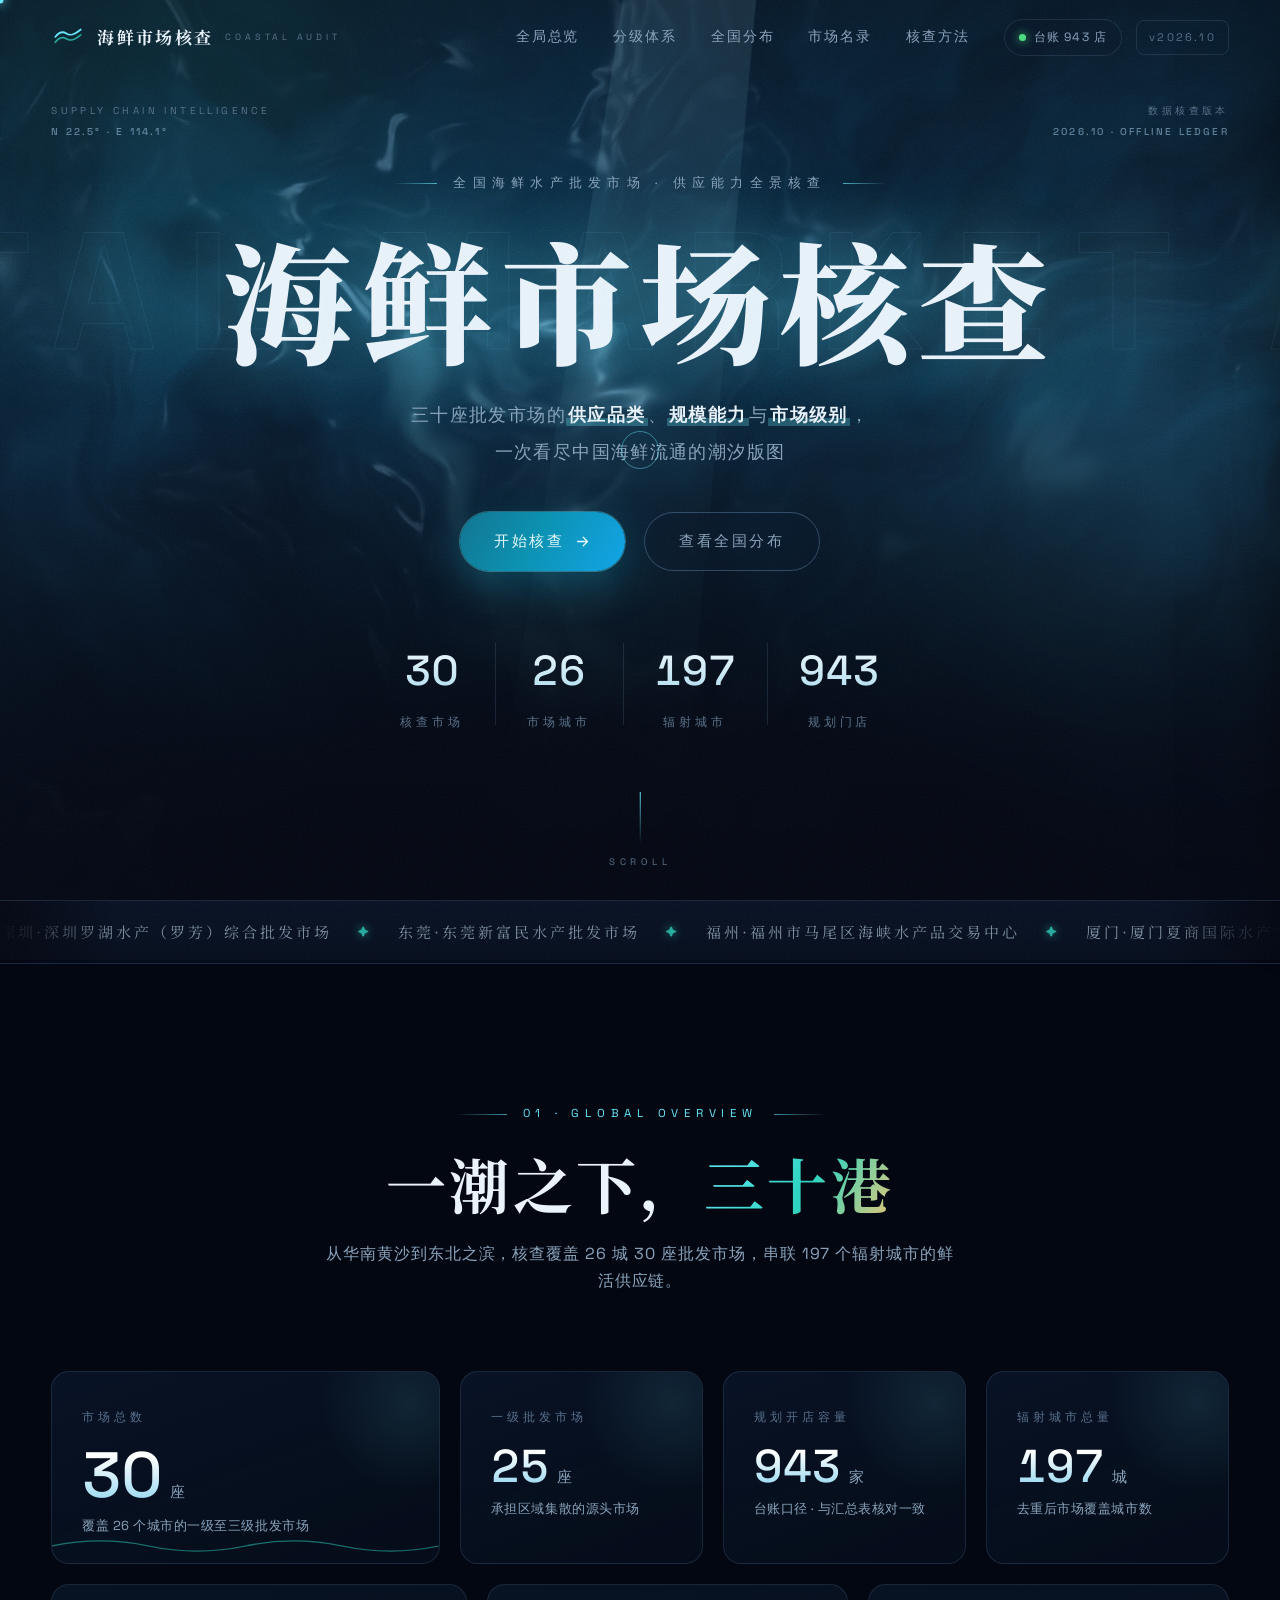
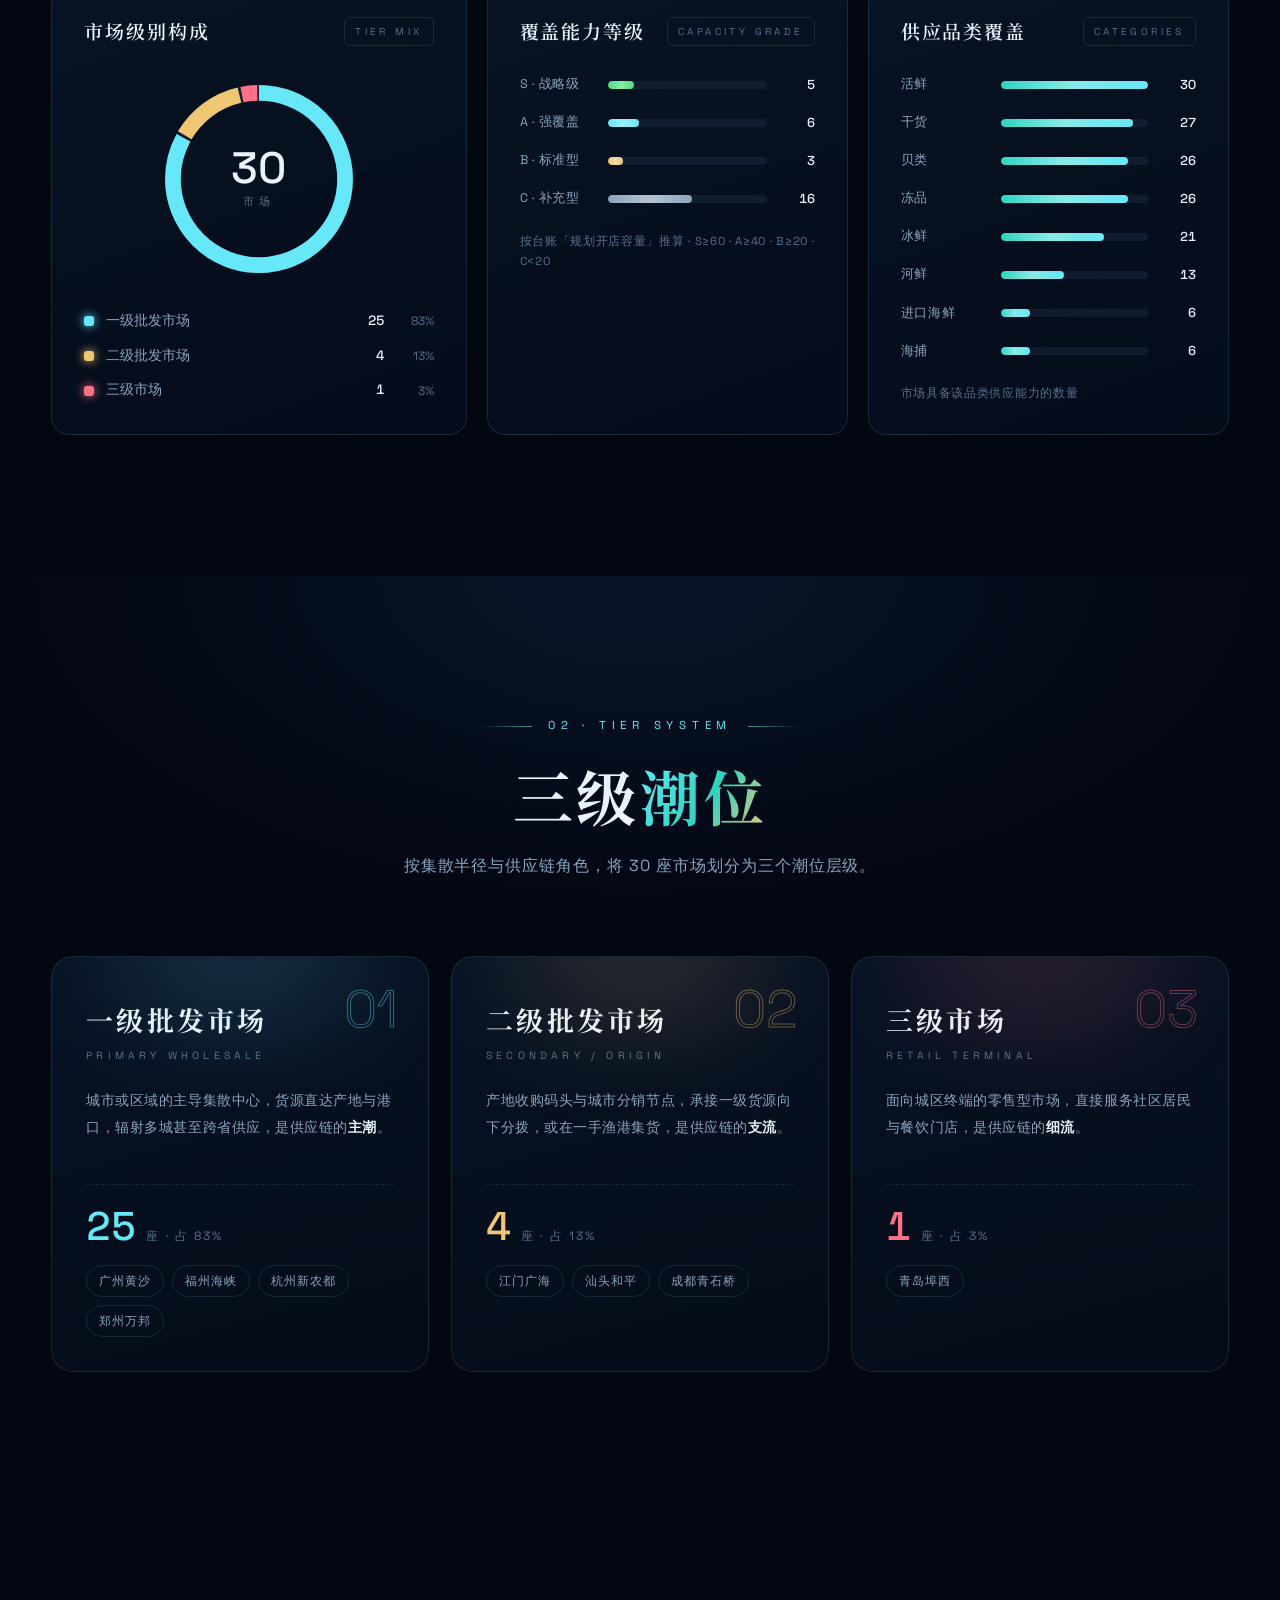
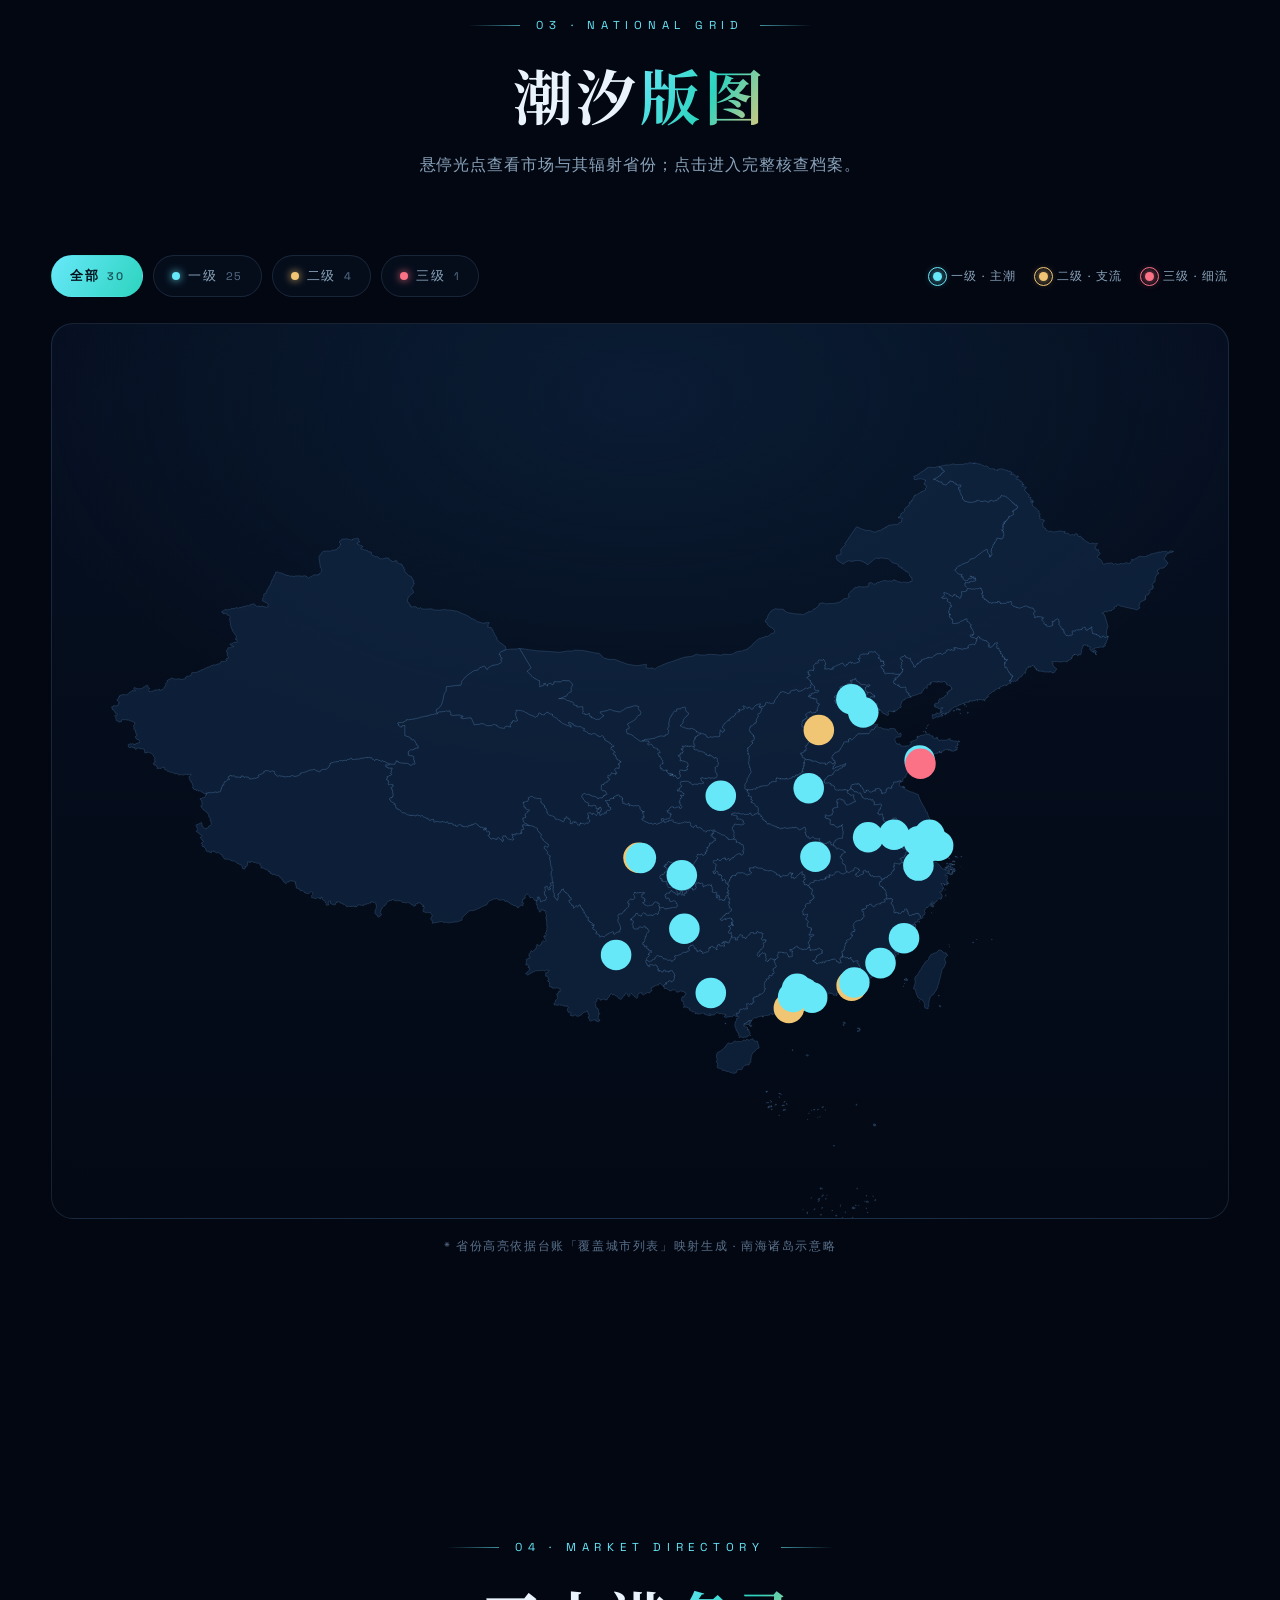
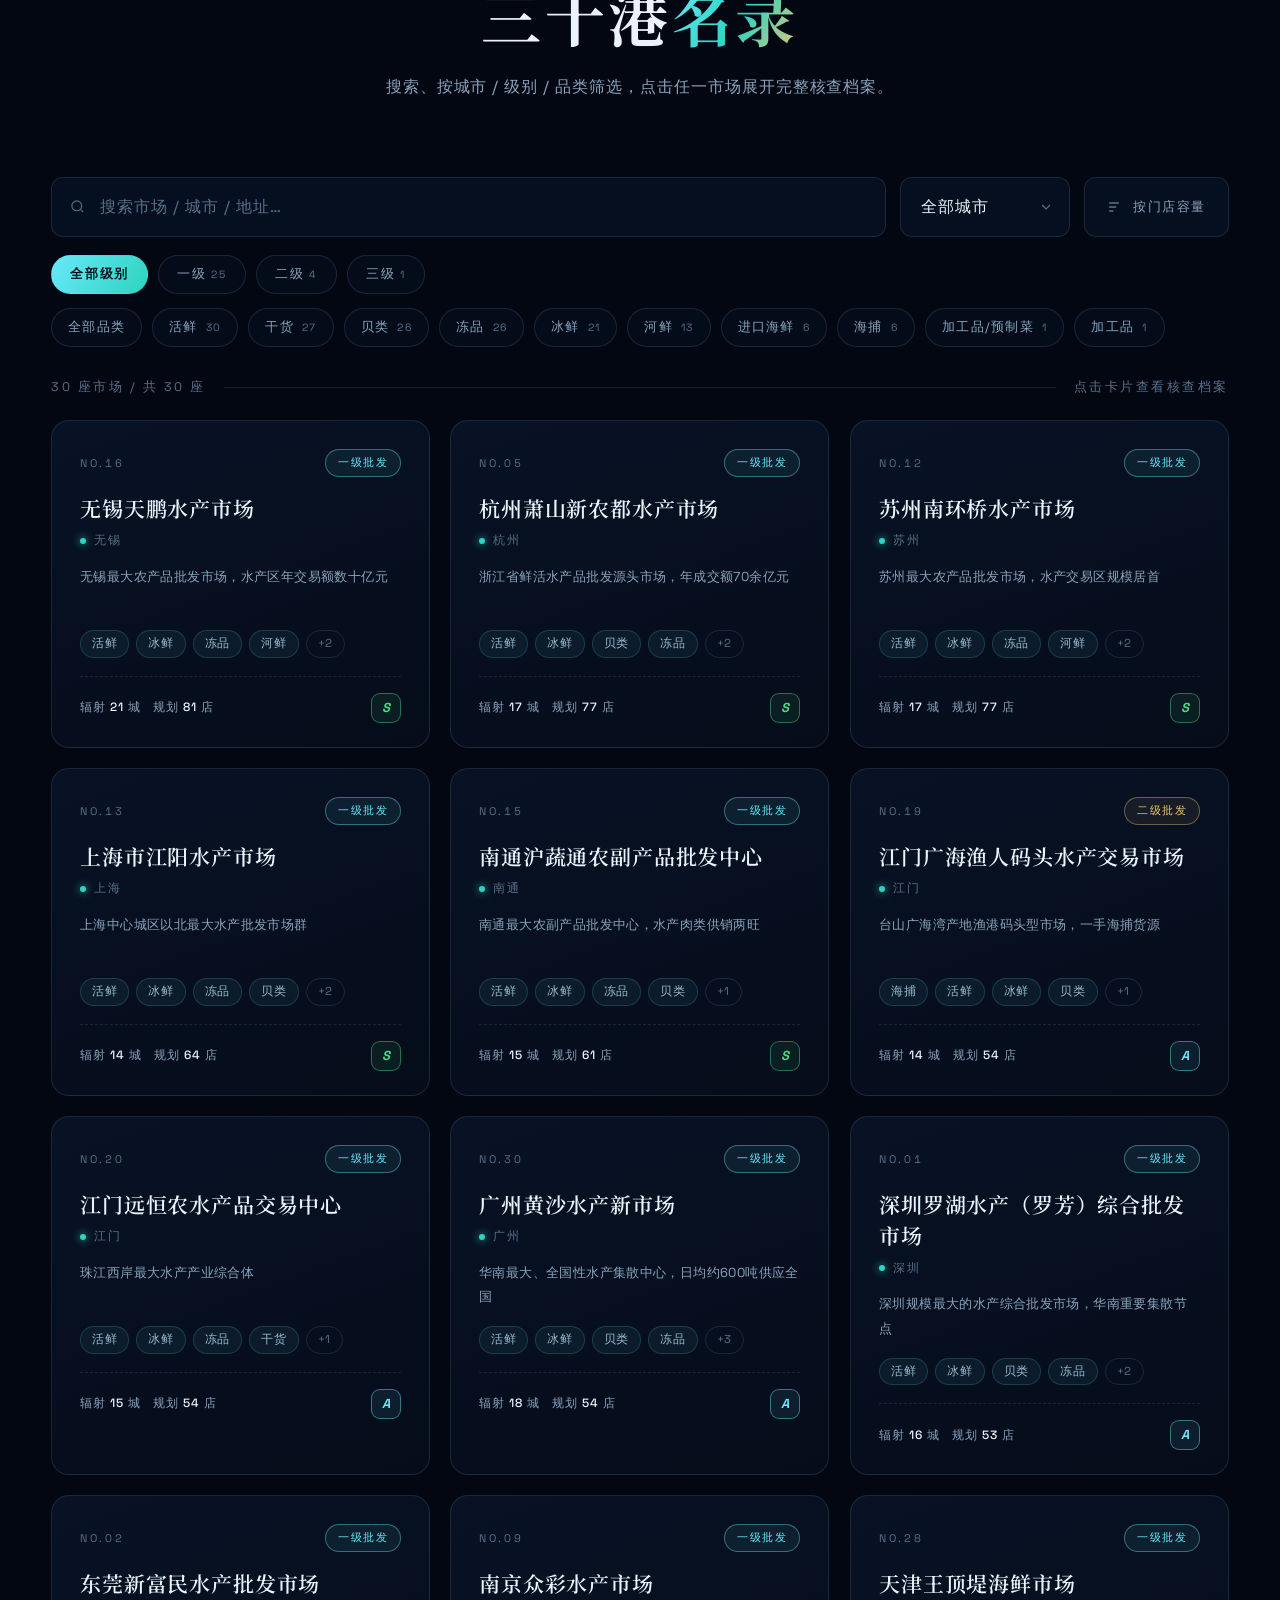
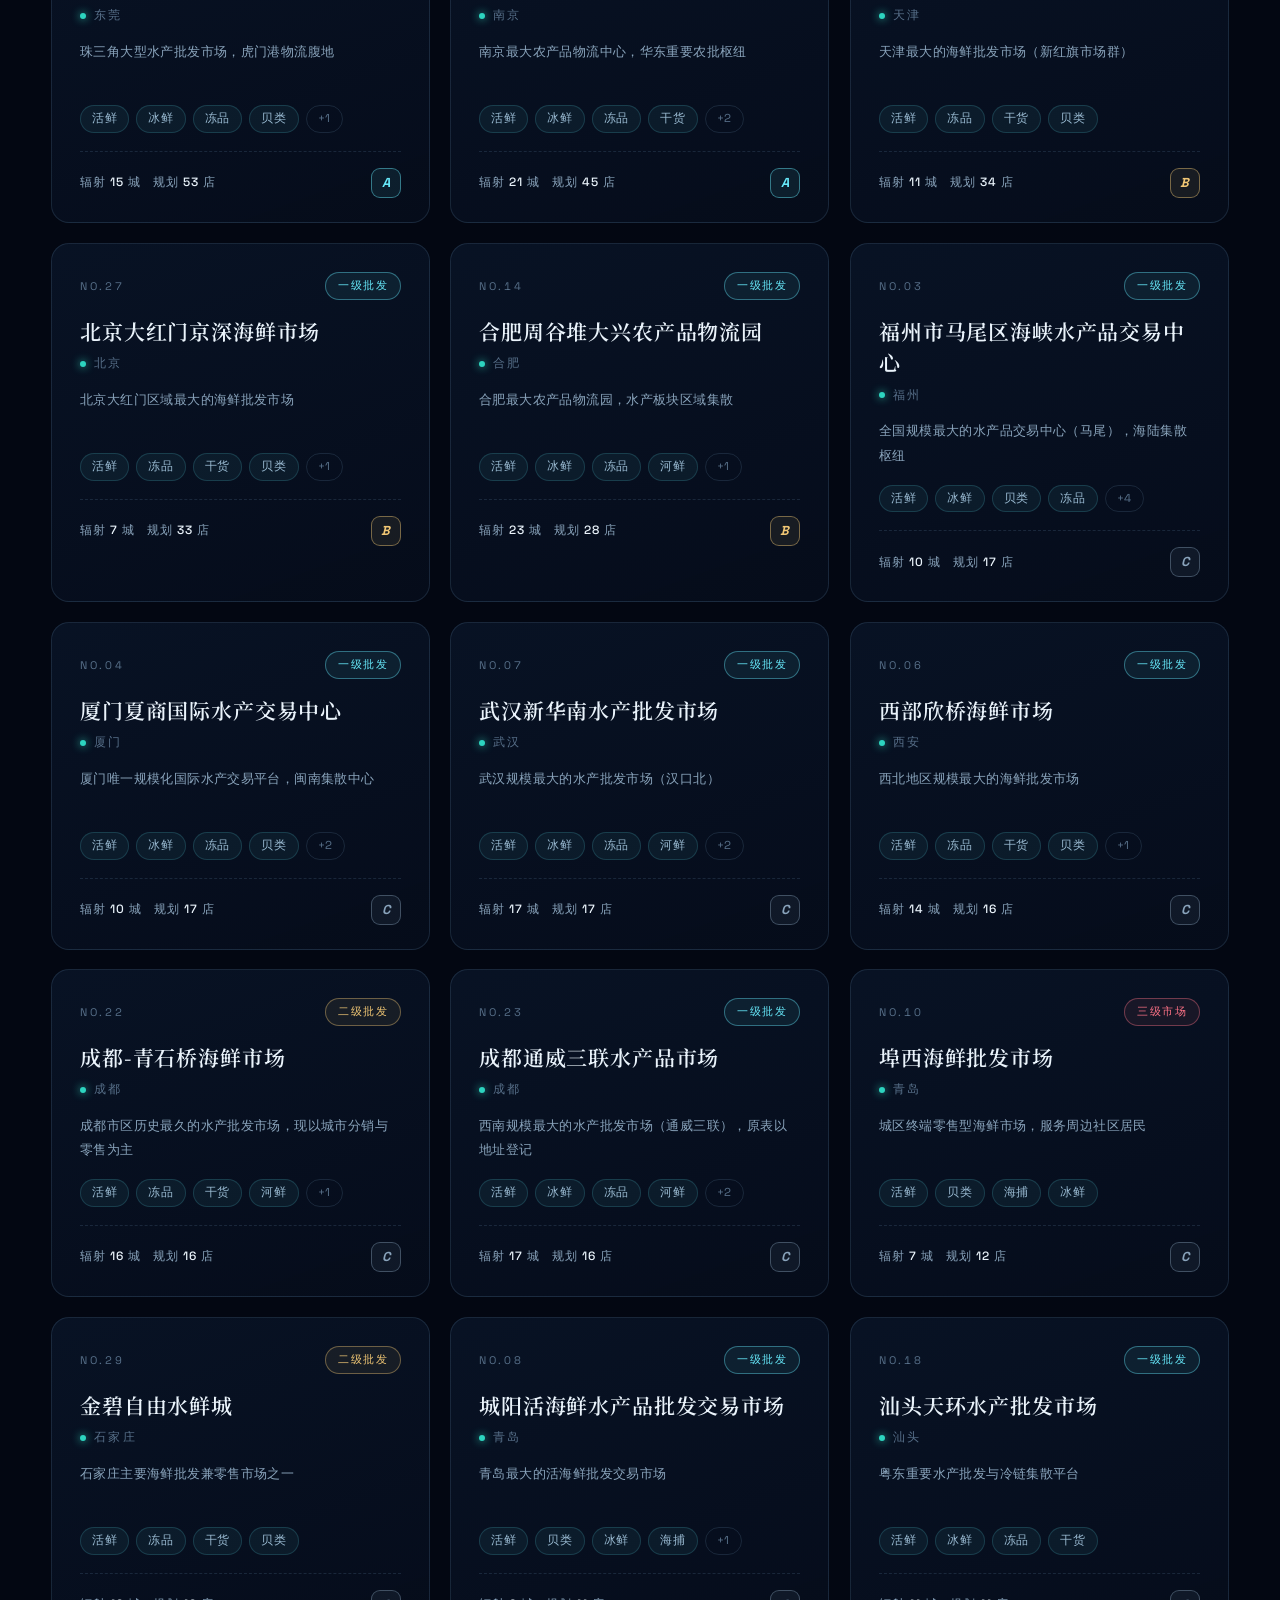
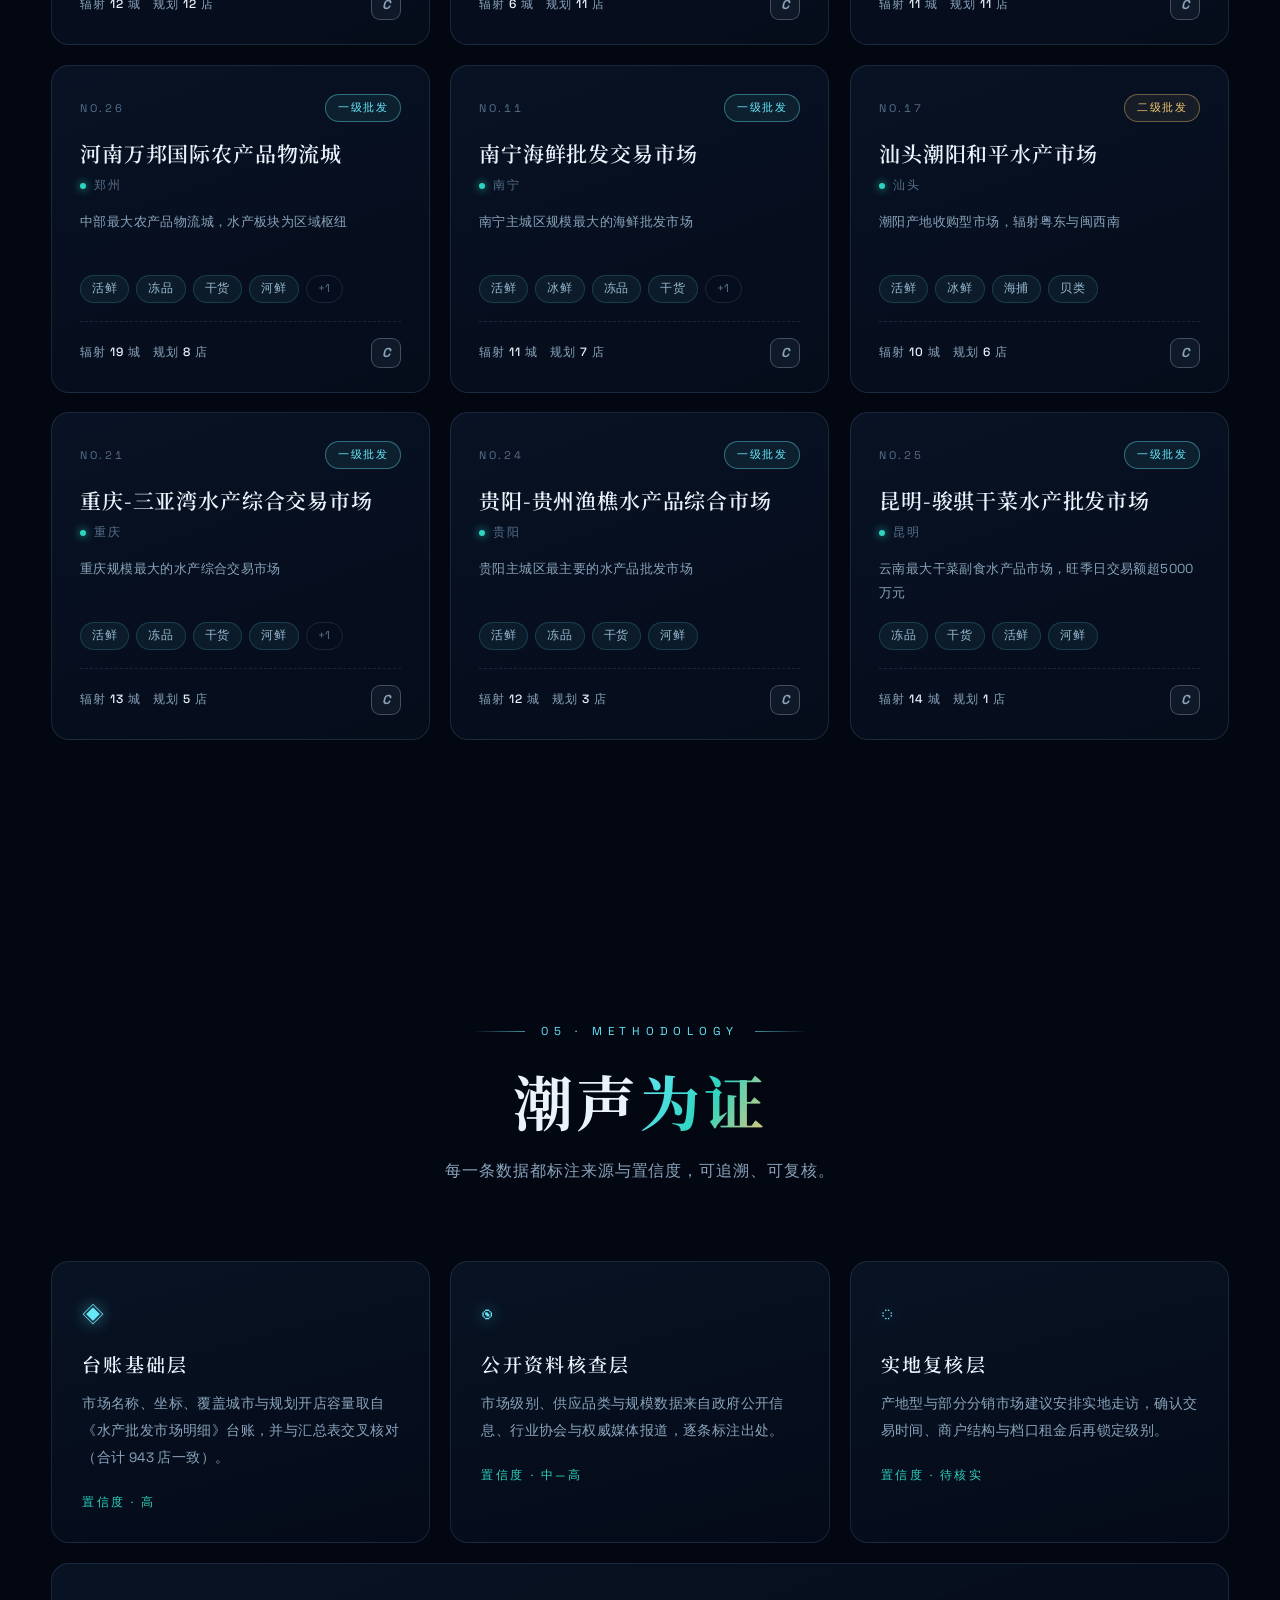
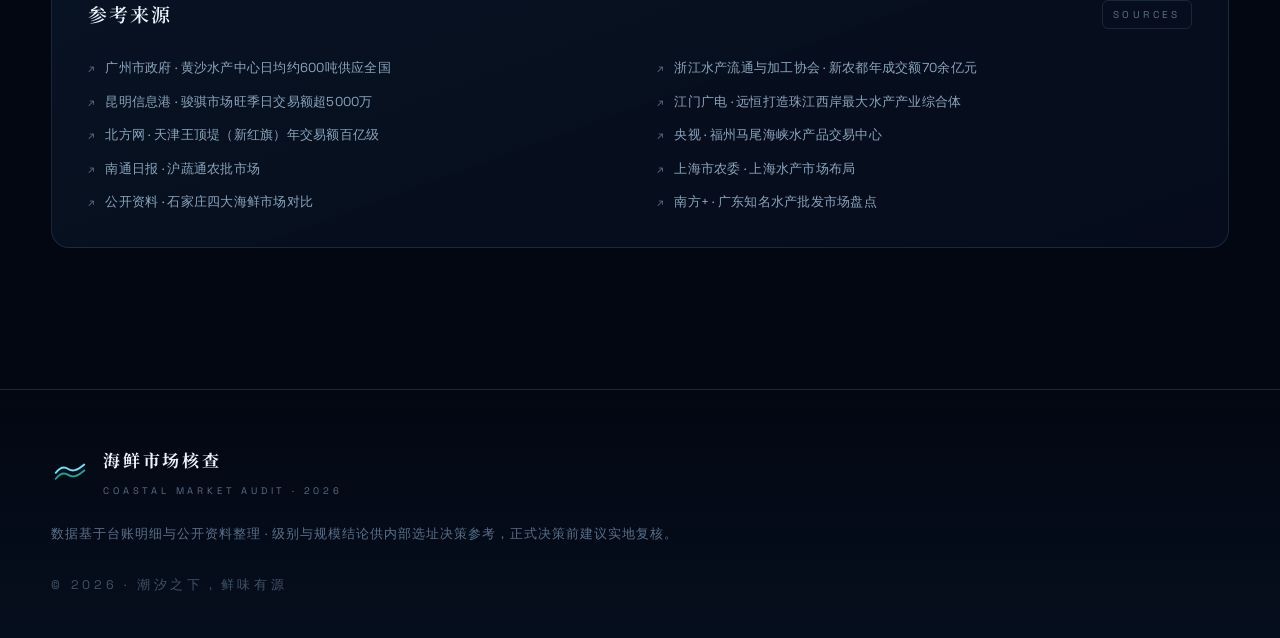
==== 海鲜市场核查-单文件版.html @ 9ab22237 "feat: 品牌更名「海鲜市场核查」，修复 Hero 标题折行" ====
<!doctype html>
<html lang="zh-CN">
<head>
<meta charset="utf-8">
<meta name="viewport" content="width=device-width, initial-scale=1, viewport-fit=cover">
<title>海鲜市场核查 · 全国海鲜水产批发市场供应能力全景</title>
<meta name="description" content="全国 30 座海鲜水产批发市场核查：供应品类、规模能力与市场级别全景可视化。">
<meta name="theme-color" content="#030712">
<meta property="og:title" content="海鲜市场核查 · 全国海鲜水产批发市场供应能力全景">
<meta property="og:description" content="30 座批发市场 · 供应品类 / 规模能力 / 市场级别全景可视化核查。">
<meta property="og:type" content="website">
<link rel="icon" href="data:image/svg+xml,%3Csvg xmlns='http://www.w3.org/2000/svg' viewBox='0 0 64 64'%3E%3Crect width='64' height='64' rx='14' fill='%23050d1c'/%3E%3Cpath d='M12 34c6-8 12-10 18-6s12 2 20-8' stroke='%2367e8f9' stroke-width='4' fill='none' stroke-linecap='round'/%3E%3Cpath d='M12 42c6-8 12-10 18-6s12 2 20-8' stroke='%232dd4bf' stroke-width='4' fill='none' stroke-linecap='round' opacity='.7'/%3E%3C/svg%3E">
<link rel="preconnect" href="https://fonts.googleapis.com">
<link rel="preconnect" href="https://fonts.gstatic.com" crossorigin>
<link href="https://fonts.googleapis.com/css2?family=Noto+Serif+SC:wght@400;500;600;700;900&family=Space+Grotesk:wght@300;400;500;600;700&display=swap" rel="stylesheet">
<style>
/* ═══════════════════════════════════════════════════════════════
   海鲜市场核查 · Coastal Market Audit
   设计语言：深海夜色 × 生物荧光 × 潮汐光影
   ═══════════════════════════════════════════════════════════════ */

:root{
  --bg:#030712; --bg2:#050d1c; --bg3:#081226;
  --panel:rgba(10,24,44,.5); --panel-solid:#0a1626;
  --line:rgba(140,190,235,.14); --line-strong:rgba(140,190,235,.3);
  --text:#eaf3fb; --muted:#8aa4bc; --dim:#58708a;
  --cyan:#67e8f9; --teal:#2dd4bf; --jade:#4ade80; --gold:#f0c674; --coral:#fb7185;
  --t1:#67e8f9; --t2:#f0c674; --t3:#fb7185;
  --grade-s:#4ade80; --grade-a:#67e8f9; --grade-b:#f0c674; --grade-c:#8aa4bc;
  --serif:"Noto Serif SC","Songti SC","STSong","SimSun",serif;
  --sans:"Space Grotesk","PingFang SC","Hiragino Sans GB","Microsoft YaHei",sans-serif;
  --ease:cubic-bezier(.22,1,.36,1);
  --ease-io:cubic-bezier(.65,.05,.36,1);
  --maxw:1280px;
  --nav-h:76px;
  --r:18px;
}

/* ---------- reset ---------- */
*,*::before,*::after{box-sizing:border-box;margin:0;padding:0}
html{scroll-behavior:smooth;-webkit-text-size-adjust:100%}
body{
  background:var(--bg);color:var(--text);
  font-family:var(--sans);font-size:16px;line-height:1.7;
  overflow-x:hidden;min-height:100vh;
  -webkit-font-smoothing:antialiased;text-rendering:optimizeLegibility;
}
body.is-loading{overflow:hidden}
img,svg,canvas{display:block;max-width:100%}
a{color:inherit;text-decoration:none}
button{font:inherit;color:inherit;background:none;border:0;cursor:pointer}
input,select{font:inherit;color:inherit}
ul,ol{list-style:none}
::selection{background:rgba(103,232,249,.28);color:#fff}
:focus-visible{outline:2px solid var(--cyan);outline-offset:3px;border-radius:6px}

/* 滚动条 */
::-webkit-scrollbar{width:10px}
::-webkit-scrollbar-track{background:#050b16}
::-webkit-scrollbar-thumb{background:linear-gradient(180deg,#123, #1b3a55);border-radius:8px;border:2px solid #050b16}
::-webkit-scrollbar-thumb:hover{background:#24567c}

/* ---------- 胶片颗粒 ---------- */
#grain{
  position:fixed;inset:-60px;z-index:2000;pointer-events:none;opacity:.055;
  background-image:url("data:image/svg+xml,%3Csvg xmlns='http://www.w3.org/2000/svg' width='240' height='240'%3E%3Cfilter id='n'%3E%3CfeTurbulence type='fractalNoise' baseFrequency='0.9' numOctaves='2' stitchTiles='stitch'/%3E%3C/filter%3E%3Crect width='100%25' height='100%25' filter='url(%23n)'/%3E%3C/svg%3E");
  animation:grain 7s steps(8) infinite;
}
@keyframes grain{
  0%,100%{transform:translate(0,0)}12.5%{transform:translate(-24px,14px)}
  25%{transform:translate(18px,-20px)}37.5%{transform:translate(-12px,-26px)}
  50%{transform:translate(26px,10px)}62.5%{transform:translate(-20px,24px)}
  75%{transform:translate(14px,-12px)}87.5%{transform:translate(-26px,-8px)}
}

/* ---------- 自定义光标 ---------- */
#cursor-dot,#cursor-ring{position:fixed;top:0;left:0;z-index:3000;pointer-events:none;border-radius:50%}
#cursor-dot{width:7px;height:7px;background:var(--cyan);box-shadow:0 0 12px rgba(103,232,249,.9);transform:translate(-50%,-50%)}
#cursor-ring{
  width:38px;height:38px;border:1px solid rgba(103,232,249,.45);
  transform:translate(-50%,-50%);transition:width .35s var(--ease),height .35s var(--ease),
  border-color .35s,background .35s;
}
body.cursor-big #cursor-ring{width:74px;height:74px;border-color:rgba(103,232,249,.8);background:rgba(103,232,249,.06)}
body.cursor-hide #cursor-dot,body.cursor-hide #cursor-ring{opacity:0}
@media(pointer:coarse){#cursor-dot,#cursor-ring{display:none}}

/* ---------- 阅读进度 ---------- */
#progress{position:fixed;top:0;left:0;right:0;height:2px;z-index:1500;pointer-events:none}
#progress i{display:block;height:100%;width:0;
  background:linear-gradient(90deg,var(--teal),var(--cyan),var(--gold));box-shadow:0 0 14px rgba(103,232,249,.8)}

/* ---------- 预加载 ---------- */
#preloader{
  position:fixed;inset:0;z-index:4000;background:#030712;display:flex;flex-direction:column;
  align-items:center;justify-content:center;gap:26px;
  transition:opacity .7s var(--ease),visibility .7s;
}
#preloader.done{opacity:0;visibility:hidden}
.pre-mark{width:64px;height:64px;position:relative}
.pre-mark svg{width:100%;height:100%;fill:none;stroke:var(--cyan);stroke-width:3.4;stroke-linecap:round}
.pre-mark svg path{stroke-dasharray:120;stroke-dashoffset:120;animation:draw 1.6s var(--ease) forwards}
.pre-mark svg path:last-child{stroke:var(--teal);animation-delay:.25s;opacity:.8}
@keyframes draw{to{stroke-dashoffset:0}}
.pre-num{font-size:clamp(44px,8vw,72px);font-weight:300;letter-spacing:.06em;display:flex;align-items:baseline;gap:2px}
.pre-num em{font-size:.35em;color:var(--cyan);font-style:normal}
.pre-num span{font-variant-numeric:tabular-nums;min-width:2.2ch;text-align:right}
.pre-line{width:min(320px,60vw);height:1px;background:rgba(140,190,235,.16);overflow:hidden}
.pre-line i{display:block;height:100%;width:0;background:linear-gradient(90deg,var(--teal),var(--cyan));transition:width .2s}
.pre-label{font-size:12px;letter-spacing:.5em;color:var(--dim);text-transform:uppercase}

/* ---------- 导航 ---------- */
#nav{
  position:fixed;top:0;left:0;right:0;z-index:1000;height:var(--nav-h);
  display:flex;align-items:center;gap:32px;padding:0 clamp(20px,4vw,56px);
  transition:background .5s,backdrop-filter .5s,border-color .5s,transform .5s var(--ease);
  border-bottom:1px solid transparent;
}
#nav.scrolled{background:rgba(3,10,20,.72);backdrop-filter:blur(18px) saturate(1.3);-webkit-backdrop-filter:blur(18px) saturate(1.3);border-color:var(--line)}
#nav.hidden{transform:translateY(-110%)}
.brand{display:flex;align-items:center;gap:12px;margin-right:auto}
.brand svg{width:34px;height:34px;fill:none;stroke:var(--cyan);stroke-width:3.2;stroke-linecap:round}
.brand svg path:last-child{stroke:var(--teal);opacity:.75}
.brand-cn{font-family:var(--serif);font-weight:700;font-size:17px;letter-spacing:.14em}
.brand-en{font-size:9px;letter-spacing:.42em;color:var(--dim);text-transform:uppercase}
.nav-links{display:flex;gap:30px}
.nav-links a{font-size:13.5px;color:var(--muted);letter-spacing:.14em;position:relative;padding:6px 2px;transition:color .3s}
.nav-links a::after{content:"";position:absolute;left:0;bottom:0;height:1px;width:0;background:linear-gradient(90deg,var(--cyan),var(--teal));transition:width .4s var(--ease)}
.nav-links a:hover{color:var(--text)}
.nav-links a:hover::after{width:100%}
.nav-right{display:flex;align-items:center;gap:14px}
.nav-badge{display:flex;align-items:center;gap:8px;font-size:12px;color:var(--muted);letter-spacing:.1em;
  border:1px solid var(--line);padding:7px 14px;border-radius:99px;background:rgba(10,24,44,.4)}
.nav-badge i{width:7px;height:7px;border-radius:50%;background:var(--jade);box-shadow:0 0 10px var(--jade);animation:blink 2.4s infinite}
@keyframes blink{0%,100%{opacity:1}50%{opacity:.35}}
.nav-ver{font-size:11px;letter-spacing:.2em;color:var(--dim);border:1px solid var(--line);padding:7px 12px;border-radius:8px;transition:.3s}
.nav-ver:hover{color:var(--cyan);border-color:var(--cyan)}

/* ---------- HERO ---------- */
#hero{position:relative;min-height:100vh;min-height:100svh;display:flex;align-items:center;justify-content:center;overflow:hidden}
#ocean{position:absolute;inset:0;width:100%;height:100%}
.hero-veil{position:absolute;inset:0;pointer-events:none;
  background:
    radial-gradient(120% 90% at 50% 108%,rgba(3,7,18,.96) 30%,rgba(3,7,18,.55) 58%,rgba(3,7,18,.15) 75%,transparent 100%),
    linear-gradient(180deg,rgba(3,7,18,.66) 0%,rgba(3,7,18,.12) 34%,rgba(3,7,18,.28) 62%,rgba(3,7,18,.92) 96%);
}
.aurora{position:absolute;border-radius:50%;filter:blur(90px);opacity:.5;pointer-events:none;mix-blend-mode:screen}
.a1{width:56vw;height:56vw;left:-14vw;top:-22vw;background:radial-gradient(circle,rgba(45,212,191,.28),transparent 62%);animation:drift1 22s ease-in-out infinite alternate}
.a2{width:52vw;height:52vw;right:-16vw;top:6vw;background:radial-gradient(circle,rgba(103,232,249,.2),transparent 62%);animation:drift2 26s ease-in-out infinite alternate}
@keyframes drift1{to{transform:translate(9vw,7vh) scale(1.12)}}
@keyframes drift2{to{transform:translate(-8vw,-6vh) scale(1.08)}}
.shaft{
  position:absolute;left:50%;top:-30%;width:min(720px,86vw);height:150%;transform:translateX(-50%) rotate(7deg);
  background:linear-gradient(180deg,rgba(160,225,255,.16),rgba(103,232,249,.03) 55%,transparent 78%);
  clip-path:polygon(42% 0,58% 0,64% 100%,36% 100%);mix-blend-mode:screen;animation:shaft 11s ease-in-out infinite alternate;pointer-events:none;
}
@keyframes shaft{from{opacity:.5}to{opacity:.95}}
.hero-hud{position:absolute;top:calc(var(--nav-h) + 26px);display:flex;flex-direction:column;gap:4px;
  font-size:10px;letter-spacing:.34em;color:var(--dim);text-transform:uppercase;pointer-events:none}
.hero-hud b{color:rgba(170,210,240,.55);font-weight:500;letter-spacing:.22em}
.hud-tl{left:clamp(20px,4vw,56px)}
.hud-tr{right:clamp(20px,4vw,56px);text-align:right}
.hero-content{position:relative;z-index:3;text-align:center;padding:calc(var(--nav-h) + 20px) 24px 90px;max-width:1100px}
.hero-eyebrow{display:flex;align-items:center;justify-content:center;gap:16px;
  font-size:12.5px;letter-spacing:.5em;color:var(--muted);text-transform:uppercase}
.hero-eyebrow i{width:44px;height:1px;background:linear-gradient(90deg,transparent,var(--cyan));opacity:.7}
.hero-eyebrow i:last-child{background:linear-gradient(90deg,var(--cyan),transparent)}
.hero-title{
  position:relative;font-family:var(--serif);font-weight:900;
  font-size:clamp(40px,10.2vw,148px);line-height:1.12;letter-spacing:.06em;margin:30px 0 26px;
  white-space:nowrap;text-shadow:0 0 80px rgba(103,232,249,.28);
}
.hero-title::before{
  content:"COASTAL MARKET AUDIT";position:absolute;left:50%;top:46%;transform:translate(-50%,-50%);
  font-family:var(--sans);font-size:clamp(60px,13vw,190px);font-weight:700;letter-spacing:.18em;white-space:nowrap;
  color:transparent;-webkit-text-stroke:1px rgba(120,190,235,.1);z-index:-1;pointer-events:none;
}
.hero-title .ch{display:inline-block;transform:translateY(118%) rotate(7deg);opacity:0;filter:blur(14px);
  transition:transform 1s var(--ease),opacity .9s,filter .9s;transition-delay:calc(var(--i)*70ms + .2s)}
body.ready .hero-title .ch{transform:translateY(0) rotate(0);opacity:1;filter:blur(0)}
.hero-sub{font-size:clamp(14.5px,1.6vw,17.5px);color:var(--muted);letter-spacing:.08em;line-height:2.1}
.hero-sub b{color:var(--text);font-weight:600;background:linear-gradient(180deg,transparent 62%,rgba(103,232,249,.28) 62%);padding:0 2px}
.hero-cta{display:flex;gap:18px;justify-content:center;margin-top:42px;flex-wrap:wrap}
.btn{position:relative;display:inline-flex;align-items:center;gap:10px;padding:16px 34px;border-radius:99px;
  font-size:14.5px;letter-spacing:.18em;overflow:hidden;transition:transform .3s var(--ease),box-shadow .3s;will-change:transform}
.btn svg{width:17px;height:17px;fill:none;stroke:currentColor;stroke-width:1.8;stroke-linecap:round;stroke-linejoin:round;transition:transform .35s var(--ease)}
.btn-primary{background:linear-gradient(120deg,#0e7490,#0891b2 45%,#0ea5e9);color:#eafcff;
  box-shadow:0 0 0 1px rgba(103,232,249,.35),0 12px 44px rgba(8,145,178,.36)}
.btn-primary::before{content:"";position:absolute;inset:0;background:linear-gradient(110deg,transparent 30%,rgba(255,255,255,.34) 50%,transparent 70%);
  transform:translateX(-130%);transition:transform .7s var(--ease)}
.btn-primary:hover::before{transform:translateX(130%)}
.btn-primary:hover{box-shadow:0 0 0 1px rgba(103,232,249,.6),0 16px 56px rgba(8,145,178,.5)}
.btn-primary:hover svg{transform:translateX(4px)}
.btn-ghost{border:1px solid var(--line-strong);color:var(--muted);background:rgba(10,24,44,.35);backdrop-filter:blur(8px);-webkit-backdrop-filter:blur(8px)}
.btn-ghost:hover{color:var(--text);border-color:var(--cyan);box-shadow:0 0 30px rgba(103,232,249,.14)}
.hero-stats{display:flex;gap:clamp(28px,5vw,72px);justify-content:center;margin-top:64px;flex-wrap:wrap}
.hs{display:flex;flex-direction:column;align-items:center;gap:6px;position:relative}
.hs:not(:last-child)::after{content:"";position:absolute;right:calc(-1*clamp(14px,2.5vw,36px) - 1px);top:8%;height:84%;width:1px;background:var(--line)}
.hs b{font-size:clamp(26px,3.4vw,42px);font-weight:500;font-variant-numeric:tabular-nums;letter-spacing:.02em;
  background:linear-gradient(180deg,#fff,#9fd8ef);-webkit-background-clip:text;background-clip:text;color:transparent}
.hs span{font-size:12px;letter-spacing:.32em;color:var(--dim)}
.scroll-cue{position:absolute;left:50%;bottom:30px;transform:translateX(-50%);z-index:3;display:flex;flex-direction:column;align-items:center;gap:10px;pointer-events:none}
.scroll-cue span{width:1px;height:52px;background:linear-gradient(180deg,var(--cyan),transparent);position:relative;overflow:hidden}
.scroll-cue span::after{content:"";position:absolute;top:-40%;left:0;width:100%;height:40%;background:#fff;animation:cue 2s var(--ease) infinite}
@keyframes cue{to{top:110%}}
.scroll-cue em{font-size:9.5px;letter-spacing:.5em;color:var(--dim);font-style:normal}
.reveal-hero{opacity:0;transform:translateY(26px);transition:opacity .9s var(--ease) var(--d),transform .9s var(--ease) var(--d)}
body.ready .reveal-hero{opacity:1;transform:none}

/* ---------- 滚动横幅 ---------- */
.marquee{position:relative;border-top:1px solid var(--line);border-bottom:1px solid var(--line);
  background:linear-gradient(180deg,rgba(8,18,38,.9),rgba(5,13,28,.94));overflow:hidden;padding:18px 0}
.marquee::before,.marquee::after{content:"";position:absolute;top:0;bottom:0;width:120px;z-index:2;pointer-events:none}
.marquee::before{left:0;background:linear-gradient(90deg,var(--bg),transparent)}
.marquee::after{right:0;background:linear-gradient(-90deg,var(--bg),transparent)}
.marquee-track{display:flex;gap:0;width:max-content;animation:marquee 46s linear infinite}
.marquee:hover .marquee-track{animation-play-state:paused}
.mq{display:flex;align-items:center;gap:26px;padding-right:26px;white-space:nowrap;
  font-family:var(--serif);font-size:15px;letter-spacing:.2em;color:rgba(200,225,245,.62)}
.mq i{color:var(--teal);font-style:normal;font-size:11px;opacity:.8;text-shadow:0 0 10px rgba(45,212,191,.8)}
@keyframes marquee{to{transform:translateX(-50%)}}

/* ---------- 通用区块 ---------- */
.section{max-width:var(--maxw);margin:0 auto;padding:clamp(90px,11vw,160px) clamp(20px,4vw,56px)}
.sec-head{text-align:center;margin-bottom:clamp(48px,6vw,84px)}
.sec-kicker{display:flex;align-items:center;justify-content:center;gap:16px;font-size:11.5px;letter-spacing:.5em;color:var(--cyan);text-transform:uppercase}
.sec-kicker i{width:52px;height:1px;background:linear-gradient(90deg,transparent,var(--cyan));opacity:.6}
.sec-kicker i:last-child{background:linear-gradient(90deg,var(--cyan),transparent)}
.sec-title{font-family:var(--serif);font-weight:700;font-size:clamp(34px,5.2vw,60px);letter-spacing:.06em;line-height:1.3;margin:20px 0 18px}
.sec-title em{font-style:normal;background:linear-gradient(120deg,var(--cyan),var(--teal) 55%,var(--gold));-webkit-background-clip:text;background-clip:text;color:transparent}
.sec-sub{color:var(--muted);font-size:clamp(14px,1.4vw,16px);letter-spacing:.06em;max-width:640px;margin:0 auto}

/* 滚动显现 */
.reveal{opacity:0;transform:translateY(44px);transition:opacity 1s var(--ease) var(--d,0s),transform 1s var(--ease) var(--d,0s)}
.reveal.in{opacity:1;transform:none}

/* ---------- 总览 KPI ---------- */
.kpi-grid{display:grid;grid-template-columns:1.6fr 1fr 1fr 1fr;gap:20px;margin-bottom:20px}
.kpi{position:relative;border:1px solid var(--line);border-radius:var(--r);padding:30px 30px 26px;overflow:hidden;
  background:linear-gradient(160deg,rgba(12,28,50,.6),rgba(7,16,32,.55));transition:border-color .4s,transform .4s var(--ease),box-shadow .4s}
.kpi:hover{border-color:rgba(103,232,249,.35);transform:translateY(-4px);box-shadow:0 22px 60px -20px rgba(6,30,52,.9)}
.kpi::after{content:"";position:absolute;right:-60px;top:-60px;width:180px;height:180px;border-radius:50%;
  background:radial-gradient(circle,rgba(103,232,249,.1),transparent 70%);pointer-events:none}
.kpi-label{font-size:12px;letter-spacing:.34em;color:var(--dim);text-transform:uppercase}
.kpi-num{display:flex;align-items:baseline;gap:8px;margin:14px 0 8px}
.kpi-num b{font-size:clamp(44px,5vw,72px);font-weight:500;line-height:1;font-variant-numeric:tabular-nums;
  background:linear-gradient(180deg,#fff 20%,#8fd4ef);-webkit-background-clip:text;background-clip:text;color:transparent}
.kpi-num.sm b{font-size:clamp(36px,3.6vw,52px)}
.kpi-num i{font-style:normal;font-size:15px;color:var(--muted);letter-spacing:.2em}
.kpi p{font-size:13px;color:var(--muted);letter-spacing:.04em}
.kpi-wave{position:absolute;left:0;right:0;bottom:0;width:100%;height:34px;opacity:.5}
.kpi-wave path{fill:none;stroke:var(--teal);stroke-width:1.4;stroke-dasharray:300;stroke-dashoffset:300;transition:stroke-dashoffset 2.2s var(--ease)}
.kpi.in .kpi-wave path{stroke-dashoffset:0}
.ov-row{display:grid;grid-template-columns:1.15fr 1fr 1fr;gap:20px}
.panel{border:1px solid var(--line);border-radius:var(--r);padding:30px 32px;position:relative;overflow:hidden;
  background:linear-gradient(160deg,rgba(12,28,50,.55),rgba(7,16,32,.6))}
.panel-head{display:flex;align-items:center;justify-content:space-between;margin-bottom:26px}
.panel-head h3{font-family:var(--serif);font-size:19px;font-weight:600;letter-spacing:.1em}
.panel-tag{font-size:10px;letter-spacing:.34em;color:var(--dim);border:1px solid var(--line);padding:5px 10px;border-radius:6px}

/* 环形图 */
.donut-wrap{position:relative;width:210px;margin:0 auto}
.donut{width:100%;transform:rotate(-90deg)}
.donut-bg{fill:none;stroke:rgba(140,190,235,.08);stroke-width:15}
.donut-seg{fill:none;stroke-width:15;stroke-linecap:butt;transition:stroke-dashoffset 1.6s var(--ease) .2s,opacity .5s}
.seg1{stroke:var(--t1)}.seg2{stroke:var(--t2)}.seg3{stroke:var(--t3)}
.donut-center{position:absolute;inset:0;display:flex;flex-direction:column;align-items:center;justify-content:center;gap:2px}
.donut-center b{font-size:44px;font-weight:500;line-height:1}
.donut-center span{font-size:11px;letter-spacing:.4em;color:var(--dim)}
.legend{margin-top:26px;display:flex;flex-direction:column;gap:12px}
.legend li{display:flex;align-items:center;gap:12px;font-size:13.5px;color:var(--muted)}
.legend li i{width:10px;height:10px;border-radius:3px;flex:none;box-shadow:0 0 10px currentColor}
.legend li b{margin-left:auto;font-weight:500;color:var(--text);font-variant-numeric:tabular-nums}
.legend li em{font-style:normal;color:var(--dim);font-size:12px;width:38px;text-align:right}

/* 条形图 */
.bars{display:flex;flex-direction:column;gap:16px}
.bar-row{display:grid;grid-template-columns:74px 1fr 34px;align-items:center;gap:14px}
.bar-row span{font-size:12.5px;color:var(--muted);letter-spacing:.06em;white-space:nowrap}
.bar-row b{font-size:13px;font-weight:500;text-align:right;font-variant-numeric:tabular-nums;color:var(--text)}
.bar-track{height:8px;border-radius:99px;background:rgba(140,190,235,.08);overflow:hidden}
.bar-i{height:100%;width:0;border-radius:99px;transition:width 1.4s var(--ease) .25s;position:relative}
.bar-i::after{content:"";position:absolute;inset:0;background:linear-gradient(90deg,transparent,rgba(255,255,255,.35),transparent);animation:shine 2.6s linear infinite}
@keyframes shine{from{transform:translateX(-100%)}to{transform:translateX(100%)}}
.bars.thin .bar-row{grid-template-columns:86px 1fr 34px}
.chart-note{margin-top:22px;font-size:11.5px;color:var(--dim);letter-spacing:.06em}

/* ---------- 分级体系 ---------- */
#tiers{background:
  radial-gradient(70% 50% at 50% 0%,rgba(14,36,64,.5),transparent 70%);}
.tier-grid{display:grid;grid-template-columns:repeat(3,1fr);gap:22px}
.tier-card{position:relative;border:1px solid var(--line);border-radius:calc(var(--r) + 4px);padding:40px 34px 34px;overflow:hidden;
  background:linear-gradient(165deg,rgba(12,28,50,.6),rgba(6,14,28,.65));transition:transform .5s var(--ease),border-color .5s,box-shadow .5s}
.tier-card:hover{transform:translateY(-10px)}
.t1:hover{border-color:rgba(103,232,249,.5);box-shadow:0 30px 70px -24px rgba(14,116,144,.4)}
.t2:hover{border-color:rgba(240,198,116,.5);box-shadow:0 30px 70px -24px rgba(180,130,40,.35)}
.t3:hover{border-color:rgba(251,113,133,.5);box-shadow:0 30px 70px -24px rgba(190,60,80,.35)}
.tc-glow{position:absolute;top:-70px;left:50%;transform:translateX(-50%);width:260px;height:140px;border-radius:50%;filter:blur(60px);opacity:.16;transition:opacity .5s}
.t1 .tc-glow{background:var(--cyan)}.t2 .tc-glow{background:var(--gold)}.t3 .tc-glow{background:var(--coral)}
.tier-card:hover .tc-glow{opacity:.3}
.tc-num{position:absolute;top:26px;right:30px;font-size:52px;font-weight:300;font-family:var(--sans);
  color:transparent;-webkit-text-stroke:1px rgba(140,190,235,.22);line-height:1}
.t1 .tc-num{-webkit-text-stroke:1px rgba(103,232,249,.4)}
.t2 .tc-num{-webkit-text-stroke:1px rgba(240,198,116,.4)}
.t3 .tc-num{-webkit-text-stroke:1px rgba(251,113,133,.4)}
.tier-card h3{font-family:var(--serif);font-size:clamp(22px,2.2vw,27px);font-weight:700;letter-spacing:.12em;margin-bottom:4px}
.tc-en{font-size:10.5px;letter-spacing:.4em;color:var(--dim);margin-bottom:22px}
.tc-desc{font-size:13.5px;color:var(--muted);line-height:2;letter-spacing:.04em;min-height:5.4em}
.tc-desc b{color:var(--text)}
.tc-stats{display:flex;align-items:baseline;gap:10px;margin:24px 0 18px;padding-top:22px;border-top:1px dashed var(--line)}
.tc-stats b{font-size:40px;font-weight:500;font-variant-numeric:tabular-nums;line-height:1}
.t1 .tc-stats b{color:var(--t1)}.t2 .tc-stats b{color:var(--t2)}.t3 .tc-stats b{color:var(--t3)}
.tc-stats span{font-size:12px;color:var(--dim);letter-spacing:.18em}
.tc-tags{display:flex;flex-wrap:wrap;gap:8px}
.tc-tags span{font-size:12px;color:var(--muted);border:1px solid var(--line);padding:5px 12px;border-radius:99px;letter-spacing:.08em;transition:.3s}
.t1 .tc-tags span:hover{border-color:var(--cyan);color:var(--cyan)}
.t2 .tc-tags span:hover{border-color:var(--gold);color:var(--gold)}
.t3 .tc-tags span:hover{border-color:var(--coral);color:var(--coral)}

/* ---------- 地图 ---------- */
#map{padding-top:clamp(60px,8vw,110px)}
.map-toolbar{display:flex;align-items:center;justify-content:space-between;gap:20px;flex-wrap:wrap;margin-bottom:26px}
.map-filters{display:flex;gap:10px;flex-wrap:wrap}
.mf{display:flex;align-items:center;gap:8px;font-size:13px;letter-spacing:.12em;color:var(--muted);
  border:1px solid var(--line);padding:9px 18px;border-radius:99px;background:rgba(10,24,44,.4);transition:.35s}
.mf em{font-style:normal;font-size:11px;color:var(--dim)}
.mf .dot{width:8px;height:8px;border-radius:50%}
.d1{background:var(--t1);box-shadow:0 0 8px var(--t1)}.d2{background:var(--t2);box-shadow:0 0 8px var(--t2)}.d3{background:var(--t3);box-shadow:0 0 8px var(--t3)}
.mf:hover{color:var(--text);border-color:var(--line-strong)}
.mf.active{color:#04101d;background:linear-gradient(120deg,var(--cyan),var(--teal));border-color:transparent;font-weight:600}
.mf.active em{color:rgba(4,16,29,.65)}
.map-legend{display:flex;gap:22px;flex-wrap:wrap}
.map-legend span{display:flex;align-items:center;gap:9px;font-size:12px;letter-spacing:.12em;color:var(--muted)}
.pulse{position:relative;width:9px;height:9px;border-radius:50%;flex:none}
.pulse::after{content:"";position:absolute;inset:-5px;border-radius:50%;border:1px solid currentColor;animation:ping 2.2s var(--ease) infinite}
.p1{background:var(--t1);color:var(--t1);box-shadow:0 0 10px var(--t1)}
.p2{background:var(--t2);color:var(--t2);box-shadow:0 0 10px var(--t2)}
.p3{background:var(--t3);color:var(--t3);box-shadow:0 0 10px var(--t3)}
@keyframes ping{0%{transform:scale(.5);opacity:.9}100%{transform:scale(1.9);opacity:0}}
.map-stage{position:relative;border:1px solid var(--line);border-radius:calc(var(--r) + 4px);overflow:hidden;
  background:
    radial-gradient(90% 70% at 50% 8%,rgba(14,40,70,.5),transparent 60%),
    linear-gradient(180deg,rgba(8,20,40,.75),rgba(4,10,22,.85))}
#map-svg{width:100%;height:auto;min-height:340px}
.map-stage::after{content:"";position:absolute;inset:0;pointer-events:none;
  background:radial-gradient(120% 100% at 50% 50%,transparent 55%,rgba(3,7,18,.5) 100%)}
.prov{fill:rgba(16,38,66,.75);stroke:rgba(120,180,235,.22);stroke-width:.8;vector-effect:non-scaling-stroke;
  transition:fill .45s,stroke .45s}
.prov:hover{fill:rgba(24,56,94,.95)}
.prov.hl{fill:rgba(45,212,191,.2);stroke:rgba(45,212,191,.65)}
.prov.dim{fill:rgba(16,38,66,.35);stroke:rgba(120,180,235,.12)}
.mk{cursor:pointer}
.mk-core{transition:r .3s,filter .3s}
.mk:hover .mk-core,.mk.sel .mk-core{filter:drop-shadow(0 0 6px currentColor)}
.mk.sel .mk-core{stroke:#fff;stroke-width:1.2}
.mk-ping{transform-origin:center;transform-box:fill-box;animation:mkping 2.6s var(--ease) infinite}
@keyframes mkping{0%{transform:scale(.4);opacity:.9}100%{transform:scale(2.6);opacity:0}}
.mk-label{font-size:10px;fill:rgba(190,220,245,.85);letter-spacing:.08em;pointer-events:none;opacity:0;transition:opacity .3s}
.mk:hover .mk-label,.mk.sel .mk-label{opacity:1}
.map-tooltip{
  position:absolute;z-index:5;min-width:220px;padding:16px 18px;border-radius:14px;pointer-events:none;
  background:rgba(7,18,36,.92);border:1px solid var(--line-strong);backdrop-filter:blur(14px);-webkit-backdrop-filter:blur(14px);
  opacity:0;transform:translate(-50%,calc(-100% - 18px)) scale(.94);transition:opacity .25s,transform .25s var(--ease);
  box-shadow:0 18px 50px -12px rgba(0,0,0,.7)}
.map-tooltip.on{opacity:1;transform:translate(-50%,calc(-100% - 18px)) scale(1)}
.tt-name{font-family:var(--serif);font-size:15.5px;font-weight:600;letter-spacing:.06em;margin-bottom:4px}
.tt-meta{display:flex;align-items:center;gap:10px;font-size:11.5px;color:var(--muted);letter-spacing:.1em}
.tt-meta i{width:7px;height:7px;border-radius:50%}
.tt-foot{margin-top:10px;padding-top:10px;border-top:1px dashed var(--line);display:flex;justify-content:space-between;font-size:11.5px;color:var(--muted);letter-spacing:.06em}
.tt-foot b{color:var(--cyan);font-weight:500}
.map-coverage-note{
  position:absolute;left:18px;bottom:16px;z-index:5;display:flex;align-items:center;gap:9px;
  font-size:12px;letter-spacing:.1em;color:var(--muted);padding:9px 16px;border-radius:99px;
  background:rgba(7,18,36,.85);border:1px solid var(--line);backdrop-filter:blur(10px);-webkit-backdrop-filter:blur(10px);
  opacity:0;transform:translateY(10px);transition:.4s var(--ease)}
.map-coverage-note.on{opacity:1;transform:none}
.map-coverage-note i{width:8px;height:8px;border-radius:50%;background:var(--teal);box-shadow:0 0 8px var(--teal)}
.map-coverage-note b{color:var(--teal);font-weight:500}
.map-hint{text-align:center;margin-top:18px;font-size:11.5px;color:var(--dim);letter-spacing:.14em}

/* ---------- 名录 ---------- */
.dir-controls{display:flex;gap:14px;align-items:stretch;flex-wrap:wrap;margin-bottom:18px}
.search-box{position:relative;flex:1;min-width:240px;display:flex;align-items:center}
.search-box svg{position:absolute;left:18px;width:17px;height:17px;fill:none;stroke:var(--dim);stroke-width:1.6;pointer-events:none}
.search-box input{width:100%;padding:15px 20px 15px 48px;border-radius:12px;background:rgba(10,24,44,.5);
  border:1px solid var(--line);color:var(--text);letter-spacing:.06em;transition:border-color .3s,box-shadow .3s;outline:none}
.search-box input::placeholder{color:var(--dim)}
.search-box input:focus{border-color:var(--cyan);box-shadow:0 0 0 3px rgba(103,232,249,.12)}
.select-box{position:relative;display:flex;align-items:center;min-width:170px}
.select-box select{appearance:none;width:100%;padding:15px 44px 15px 20px;border-radius:12px;background:rgba(10,24,44,.5);
  border:1px solid var(--line);color:var(--text);letter-spacing:.06em;outline:none;cursor:pointer;transition:border-color .3s}
.select-box select:focus{border-color:var(--cyan)}
.select-box svg{position:absolute;right:16px;width:16px;height:16px;fill:none;stroke:var(--dim);stroke-width:1.6;pointer-events:none}
.dir-sort{display:flex;align-items:center;gap:10px;padding:0 22px;border-radius:12px;border:1px solid var(--line);
  background:rgba(10,24,44,.5);color:var(--muted);font-size:13px;letter-spacing:.12em;transition:.3s}
.dir-sort:hover{color:var(--text);border-color:var(--line-strong)}
.dir-sort svg{width:16px;height:16px;fill:none;stroke:currentColor;stroke-width:1.8;stroke-linecap:round}
.dir-tiers{display:flex;gap:10px;flex-wrap:wrap;margin-bottom:14px}
.dir-tiers button{font-size:12.5px;letter-spacing:.14em;color:var(--muted);border:1px solid var(--line);
  padding:8px 18px;border-radius:99px;background:rgba(10,24,44,.35);transition:.35s}
.dir-tiers button em{font-style:normal;font-size:10.5px;color:var(--dim)}
.dir-tiers button:hover{color:var(--text);border-color:var(--line-strong)}
.dir-tiers button.active{color:#04101d;background:linear-gradient(120deg,var(--cyan),var(--teal));border-color:transparent;font-weight:600}
.dir-tiers button.active em{color:rgba(4,16,29,.6)}
.dir-cats{display:flex;gap:10px;flex-wrap:wrap}
.dir-cats button{font-size:12.5px;letter-spacing:.1em;color:var(--muted);border:1px solid var(--line);
  padding:8px 16px;border-radius:99px;background:rgba(10,24,44,.35);transition:.35s}
.dir-cats button:hover{color:var(--text);border-color:var(--line-strong)}
.dir-cats button em{font-style:normal;font-size:10.5px;color:var(--dim);margin-left:4px}
.dir-cats button.active em{color:var(--teal)}
.dir-meta{display:flex;align-items:center;gap:18px;margin:30px 0 22px;font-size:12.5px;letter-spacing:.2em;color:var(--dim)}
.dir-meta-line{flex:1;height:1px;background:var(--line)}
.dir-grid{display:grid;grid-template-columns:repeat(3,1fr);gap:20px}
.dir-card{
  position:relative;border:1px solid var(--line);border-radius:var(--r);padding:28px 28px 24px;overflow:hidden;cursor:pointer;
  background:linear-gradient(160deg,rgba(12,28,50,.58),rgba(7,16,32,.62));
  transition:transform .5s var(--ease),border-color .4s,box-shadow .5s,opacity .4s,filter .4s;
  transform-style:preserve-3d;will-change:transform;
  animation:cardIn .8s var(--ease) backwards}
@keyframes cardIn{from{opacity:0;transform:translateY(34px) scale(.97);filter:blur(6px)}to{opacity:1;transform:none;filter:none}}
.dir-card:hover{border-color:rgba(103,232,249,.4);box-shadow:0 26px 70px -24px rgba(8,40,66,.85)}
.dir-card::before{content:"";position:absolute;inset:0;opacity:0;transition:opacity .5s;
  background:radial-gradient(90% 60% at var(--mx,50%) var(--my,0%),rgba(103,232,249,.09),transparent 60%)}
.dir-card:hover::before{opacity:1}
.dir-card.hide{opacity:0;transform:scale(.96);pointer-events:none;position:absolute;visibility:hidden}
.dc-top{display:flex;align-items:center;gap:10px;margin-bottom:16px}
.dc-no{font-size:11px;letter-spacing:.24em;color:var(--dim);font-variant-numeric:tabular-nums}
.dc-tier{font-size:10.5px;letter-spacing:.14em;padding:4px 12px;border-radius:99px;border:1px solid;margin-left:auto}
.dc-tier.t1{color:var(--t1);border-color:rgba(103,232,249,.4);background:rgba(103,232,249,.07)}
.dc-tier.t2{color:var(--t2);border-color:rgba(240,198,116,.4);background:rgba(240,198,116,.07)}
.dc-tier.t3{color:var(--t3);border-color:rgba(251,113,133,.4);background:rgba(251,113,133,.07)}
.dc-name{font-family:var(--serif);font-size:clamp(18px,1.7vw,21px);font-weight:600;letter-spacing:.04em;line-height:1.5;margin-bottom:6px}
.dc-city{display:flex;align-items:center;gap:8px;font-size:12px;color:var(--dim);letter-spacing:.2em;margin-bottom:14px}
.dc-city::before{content:"";width:6px;height:6px;border-radius:50%;background:var(--teal);box-shadow:0 0 8px var(--teal)}
.dc-scale{font-size:13px;color:var(--muted);line-height:1.9;letter-spacing:.03em;margin-bottom:16px;min-height:3.8em}
.dc-cats{display:flex;flex-wrap:wrap;gap:7px;margin-bottom:18px}
.dc-cats span{font-size:11.5px;color:rgba(180,215,240,.85);background:rgba(103,232,249,.06);border:1px solid rgba(103,232,249,.16);
  padding:3px 11px;border-radius:99px;letter-spacing:.06em}
.dc-cats span.more{color:var(--dim);border-color:var(--line);background:transparent}
.dc-foot{display:flex;align-items:center;gap:12px;padding-top:16px;border-top:1px dashed var(--line);font-size:12px;color:var(--muted);letter-spacing:.08em}
.dc-foot b{color:var(--text);font-weight:500}
.dc-grade{margin-left:auto;width:30px;height:30px;border-radius:9px;display:flex;align-items:center;justify-content:center;
  font-size:13px;font-weight:700;border:1px solid;transition:transform .4s var(--ease)}
.dir-card:hover .dc-grade{transform:rotate(-8deg) scale(1.08)}
.dc-grade.gS{color:var(--grade-s);border-color:rgba(74,222,128,.45);background:rgba(74,222,128,.08)}
.dc-grade.gA{color:var(--grade-a);border-color:rgba(103,232,249,.45);background:rgba(103,232,249,.08)}
.dc-grade.gB{color:var(--grade-b);border-color:rgba(240,198,116,.45);background:rgba(240,198,116,.08)}
.dc-grade.gC{color:var(--grade-c);border-color:rgba(138,164,188,.4);background:rgba(138,164,188,.08)}
.dc-arrow{position:absolute;right:24px;top:24px;width:34px;height:34px;border-radius:50%;border:1px solid var(--line);
  display:flex;align-items:center;justify-content:center;color:var(--muted);
  transform:translateY(8px) rotate(-45deg);opacity:0;transition:.45s var(--ease)}
.dc-arrow svg{width:15px;height:15px;fill:none;stroke:currentColor;stroke-width:1.8;stroke-linecap:round}
.dir-card:hover .dc-arrow{opacity:1;transform:none;color:var(--cyan);border-color:rgba(103,232,249,.45)}
.dir-empty{grid-column:1/-1;text-align:center;padding:70px 20px;color:var(--dim);letter-spacing:.2em;font-size:14px}

/* ---------- 核查方法 ---------- */
#method{padding-bottom:clamp(90px,11vw,150px)}
.method-grid{display:grid;grid-template-columns:repeat(3,1fr);gap:20px;margin-bottom:20px}
.method-card{position:relative;border:1px solid var(--line);border-radius:var(--r);padding:34px 30px 28px;
  background:linear-gradient(165deg,rgba(12,28,50,.55),rgba(6,14,28,.6));overflow:hidden;transition:.4s}
.method-card:hover{border-color:var(--line-strong);transform:translateY(-5px)}
.m-ico{font-size:22px;color:var(--cyan);text-shadow:0 0 16px rgba(103,232,249,.7)}
.method-card h3{font-family:var(--serif);font-size:19px;font-weight:600;letter-spacing:.12em;margin:14px 0 10px}
.method-card p{font-size:13.5px;color:var(--muted);line-height:2;letter-spacing:.03em;margin-bottom:16px}
.method-card em{font-style:normal;font-size:11.5px;letter-spacing:.22em;color:var(--teal)}
.sources{padding:34px 36px}
.src-list{display:grid;grid-template-columns:1fr 1fr;gap:10px 34px;margin-top:6px}
.src-list a{display:flex;gap:10px;align-items:baseline;font-size:13px;color:var(--muted);line-height:1.8;transition:color .3s;letter-spacing:.02em}
.src-list a::before{content:"↗";color:var(--dim);font-size:11px}
.src-list a:hover{color:var(--cyan)}

/* ---------- 页脚 ---------- */
#footer{border-top:1px solid var(--line);background:linear-gradient(180deg,transparent,rgba(6,15,30,.9));padding:56px clamp(20px,4vw,56px) 40px}
#footer .foot-brand{display:flex;align-items:center;gap:14px;margin-bottom:20px}
.foot-brand svg{width:38px;height:38px;fill:none;stroke:var(--cyan);stroke-width:3.2;stroke-linecap:round}
.foot-brand svg path:last-child{stroke:var(--teal);opacity:.75}
.foot-brand b{font-family:var(--serif);font-size:17px;letter-spacing:.16em;display:block}
.foot-brand span{font-size:9.5px;letter-spacing:.4em;color:var(--dim)}
#footer p{font-size:12.5px;color:var(--dim);letter-spacing:.08em;max-width:760px;line-height:2}
#footer .foot-copy{margin-top:26px;letter-spacing:.3em;color:rgba(88,112,138,.7)}

/* ---------- 抽屉 ---------- */
#drawer-backdrop{position:fixed;inset:0;z-index:2100;background:rgba(2,6,14,.62);backdrop-filter:blur(8px);-webkit-backdrop-filter:blur(8px);
  opacity:0;visibility:hidden;transition:.5s var(--ease)}
#drawer-backdrop.on{opacity:1;visibility:visible}
#drawer{
  position:fixed;top:0;right:0;bottom:0;z-index:2200;width:min(620px,94vw);
  background:linear-gradient(200deg,rgba(9,22,42,.96),rgba(4,10,22,.98));
  border-left:1px solid var(--line-strong);transform:translateX(106%);transition:transform .65s var(--ease);
  display:flex;flex-direction:column;box-shadow:-40px 0 90px -30px rgba(0,0,0,.8);
  scrollbar-width:thin}
#drawer.open{transform:none}
.drawer-close{position:absolute;top:22px;right:22px;z-index:5;width:44px;height:44px;border-radius:50%;
  border:1px solid var(--line);display:flex;align-items:center;justify-content:center;color:var(--muted);
  background:rgba(7,18,36,.7);backdrop-filter:blur(10px);transition:.35s}
.drawer-close:hover{color:var(--coral);border-color:var(--coral);transform:rotate(90deg)}
.drawer-close svg{width:17px;height:17px;fill:none;stroke:currentColor;stroke-width:1.8;stroke-linecap:round}
.drawer-body{flex:1;overflow-y:auto;padding:54px 44px 44px}
.dw-head{display:flex;align-items:flex-start;gap:22px;margin-bottom:30px}
.dw-grade{width:74px;height:74px;flex:none;border-radius:20px;display:flex;flex-direction:column;align-items:center;justify-content:center;
  font-weight:700;border:1px solid;background:rgba(10,24,44,.6)}
.dw-grade b{font-size:30px;line-height:1}
.dw-grade span{font-size:9px;letter-spacing:.28em;opacity:.8;margin-top:3px}
.dw-grade.gS{color:var(--grade-s);border-color:rgba(74,222,128,.5);box-shadow:0 0 30px rgba(74,222,128,.15)}
.dw-grade.gA{color:var(--grade-a);border-color:rgba(103,232,249,.5);box-shadow:0 0 30px rgba(103,232,249,.15)}
.dw-grade.gB{color:var(--grade-b);border-color:rgba(240,198,116,.5);box-shadow:0 0 30px rgba(240,198,116,.15)}
.dw-grade.gC{color:var(--grade-c);border-color:rgba(138,164,188,.5);box-shadow:0 0 30px rgba(138,164,188,.12)}
.dw-title{flex:1;min-width:0}
.dw-no{font-size:10.5px;letter-spacing:.3em;color:var(--dim);margin-bottom:6px}
.dw-title h2{font-family:var(--serif);font-size:clamp(21px,2.6vw,26px);font-weight:700;letter-spacing:.04em;line-height:1.45}
.dw-city{display:flex;align-items:center;gap:9px;font-size:12.5px;color:var(--muted);letter-spacing:.22em;margin-top:9px}
.dw-city::before{content:"";width:6px;height:6px;border-radius:50%;background:var(--teal);box-shadow:0 0 8px var(--teal)}
.dw-chips{display:flex;flex-wrap:wrap;gap:9px;margin-bottom:30px}
.dw-chip{font-size:11.5px;letter-spacing:.12em;padding:6px 14px;border-radius:99px;border:1px solid}
.dw-chip.t1{color:var(--t1);border-color:rgba(103,232,249,.45);background:rgba(103,232,249,.08)}
.dw-chip.t2{color:var(--t2);border-color:rgba(240,198,116,.45);background:rgba(240,198,116,.08)}
.dw-chip.t3{color:var(--t3);border-color:rgba(251,113,133,.45);background:rgba(251,113,133,.08)}
.dw-chip.st-ok{color:var(--jade);border-color:rgba(74,222,128,.4);background:rgba(74,222,128,.07)}
.dw-chip.st-wait{color:var(--gold);border-color:rgba(240,198,116,.4);background:rgba(240,198,116,.07)}
.dw-block{margin-bottom:32px}
.dw-block h3{display:flex;align-items:center;gap:10px;font-size:12px;letter-spacing:.34em;color:var(--dim);text-transform:uppercase;margin-bottom:16px}
.dw-block h3::after{content:"";flex:1;height:1px;background:var(--line)}
.dw-scale{font-size:14.5px;color:var(--muted);line-height:2.05;letter-spacing:.03em;padding:18px 20px;
  border:1px solid var(--line);border-radius:14px;background:rgba(10,24,44,.4)}
.dw-figures{display:grid;grid-template-columns:repeat(2,1fr);gap:12px}
.dw-fig{position:relative;border:1px solid var(--line);border-radius:14px;padding:18px 18px 14px;background:rgba(10,24,44,.4);overflow:hidden}
.dw-fig::before{content:"";position:absolute;left:0;top:0;bottom:0;width:2px;background:var(--cyan);opacity:.6}
.dw-fig-label{font-size:11px;letter-spacing:.2em;color:var(--dim);margin-bottom:8px}
.dw-fig-val{font-size:clamp(19px,2vw,24px);font-weight:500;font-variant-numeric:tabular-nums;letter-spacing:.02em;line-height:1.2}
.dw-fig-src{margin-top:8px;display:flex;align-items:center;gap:7px;font-size:10.5px;color:var(--dim);letter-spacing:.08em}
.dw-fig-src i{width:6px;height:6px;border-radius:50%}
.conf-h{background:var(--jade);box-shadow:0 0 6px var(--jade)}
.conf-m{background:var(--cyan);box-shadow:0 0 6px var(--cyan)}
.conf-l{background:var(--gold);box-shadow:0 0 6px var(--gold)}
.dw-cats{display:flex;flex-wrap:wrap;gap:9px}
.dw-cats span{font-size:13px;letter-spacing:.1em;color:rgba(190,222,245,.9);border:1px solid rgba(103,232,249,.22);
  background:rgba(103,232,249,.06);padding:7px 16px;border-radius:99px}
.dw-cover{display:flex;flex-wrap:wrap;gap:8px;max-height:150px;overflow:hidden;transition:max-height .5s var(--ease)}
.dw-cover.expand{max-height:600px}
.dw-cover span{font-size:12px;color:var(--muted);border:1px solid var(--line);padding:5px 12px;border-radius:99px;letter-spacing:.06em;transition:.3s}
.dw-cover span:hover{color:var(--teal);border-color:rgba(45,212,191,.5)}
.dw-cover-more{align-self:flex-start;font-size:12px;color:var(--teal);letter-spacing:.14em;border:1px dashed rgba(45,212,191,.45);
  padding:5px 14px;border-radius:99px;transition:.3s}
.dw-cover-more:hover{background:rgba(45,212,191,.08)}
.dw-plan{display:flex;align-items:center;gap:26px}
.dw-plan-num{font-size:56px;font-weight:500;font-variant-numeric:tabular-nums;line-height:1;
  background:linear-gradient(180deg,#fff,var(--cyan));-webkit-background-clip:text;background-clip:text;color:transparent}
.dw-plan-meta{flex:1}
.dw-plan-track{height:8px;border-radius:99px;background:rgba(140,190,235,.1);overflow:hidden;margin-bottom:10px}
.dw-plan-bar{height:100%;width:0;border-radius:99px;background:linear-gradient(90deg,var(--teal),var(--cyan));
  box-shadow:0 0 14px rgba(45,212,191,.6);transition:width 1.2s var(--ease) .2s}
.dw-plan-meta p{font-size:11.5px;color:var(--dim);letter-spacing:.14em}
.dw-conclusion{position:relative;font-size:14px;line-height:2.1;color:var(--text);letter-spacing:.03em;
  padding:20px 22px 20px 26px;border-radius:14px;border:1px solid rgba(103,232,249,.25);
  background:linear-gradient(120deg,rgba(103,232,249,.07),rgba(45,212,191,.04))}
.dw-conclusion::before{content:"核查结论";position:absolute;top:-10px;left:18px;font-size:10.5px;letter-spacing:.3em;color:var(--cyan);
  background:#081426;padding:2px 10px;border-radius:6px}
.dw-note{margin-top:12px;font-size:11.5px;color:var(--gold);letter-spacing:.06em;display:flex;gap:8px;align-items:baseline}
.dw-actions{display:flex;gap:12px;margin-top:34px;flex-wrap:wrap}
.dw-actions .btn{padding:13px 26px;font-size:13px}
.dw-btn-ghost{border:1px solid var(--line);color:var(--muted);border-radius:99px;padding:13px 26px;font-size:13px;letter-spacing:.14em;transition:.3s}
.dw-btn-ghost:hover{color:var(--teal);border-color:rgba(45,212,191,.5)}

/* ---------- 回到顶部 ---------- */
#toTop{position:fixed;right:26px;bottom:26px;z-index:1500;width:50px;height:50px;border-radius:50%;
  border:1px solid var(--line-strong);background:rgba(7,18,36,.8);backdrop-filter:blur(12px);-webkit-backdrop-filter:blur(12px);
  color:var(--muted);display:flex;align-items:center;justify-content:center;
  opacity:0;transform:translateY(20px);pointer-events:none;transition:.45s var(--ease)}
#toTop.show{opacity:1;transform:none;pointer-events:auto}
#toTop:hover{color:var(--cyan);border-color:var(--cyan);box-shadow:0 0 26px rgba(103,232,249,.2)}
#toTop svg{width:18px;height:18px;fill:none;stroke:currentColor;stroke-width:1.8;stroke-linecap:round;stroke-linejoin:round}

/* ---------- 响应式 ---------- */
@media(max-width:1080px){
  .kpi-grid{grid-template-columns:1fr 1fr}
  .ov-row{grid-template-columns:1fr 1fr}
  .chart-panel:first-child{grid-column:1/-1}
  .tier-grid{grid-template-columns:1fr}
  .tier-card{max-width:560px;margin:0 auto;width:100%}
  .dir-grid{grid-template-columns:1fr 1fr}
  .method-grid{grid-template-columns:1fr;max-width:560px;margin:0 auto 20px}
}
@media(max-width:820px){
  .nav-links{display:none}
  .hero-hud{display:none}
  .br-d{display:none}
  .kpi-grid{grid-template-columns:1fr}
  .ov-row{grid-template-columns:1fr}
  .chart-panel:first-child{grid-column:auto}
  .dir-grid{grid-template-columns:1fr}
  .map-legend{display:none}
  .src-list{grid-template-columns:1fr}
  .dw-figures{grid-template-columns:1fr}
  .drawer-body{padding:44px 26px 34px}
  .dw-plan{flex-direction:column;align-items:flex-start}
}
@media(max-width:560px){
  .hero-cta .btn{padding:14px 26px;font-size:13px}
  .hero-stats{gap:20px}
  .hs:not(:last-child)::after{right:-11px}
  .hs b{font-size:23px}
  .dir-controls{flex-direction:column}
  .search-box{min-width:0}
  .select-box{min-width:0}
  .dir-sort{justify-content:center;padding:14px 0}
}

/* ---------- 降级与可访问性 ---------- */
@media(prefers-reduced-motion:reduce){
  *,*::before,*::after{animation-duration:.01ms !important;animation-iteration-count:1 !important;transition-duration:.01ms !important}
  html{scroll-behavior:auto}
  .reveal,.reveal-hero,.hero-title .ch{opacity:1 !important;transform:none !important;filter:none !important}
}
body.no-webgl #ocean{background:linear-gradient(180deg,#02060f 0%,#041426 40%,#062238 70%,#02060f 100%)}

</style>
</head>
<body class="is-loading">
<noscript><style>.reveal,.reveal-hero,.hero-title .ch{opacity:1!important;transform:none!important;filter:none!important}#preloader{display:none!important}</style></noscript>
<div id="grain" aria-hidden="true"></div>
<div id="cursor-dot" aria-hidden="true"></div>
<div id="cursor-ring" aria-hidden="true"></div>
<div id="progress" aria-hidden="true"><i></i></div>

<!-- ══════════ 预加载 ══════════ -->
<div id="preloader" aria-hidden="true">
  <div class="pre-mark">
    <svg viewBox="0 0 64 64"><path d="M8 30c7-9 14-11 21-6.5S43 27 56 16" /><path d="M8 40c7-9 14-11 21-6.5S43 37 56 26" /></svg>
  </div>
  <div class="pre-num"><span id="pre-count">0</span><em>%</em></div>
  <div class="pre-line"><i></i></div>
  <p class="pre-label">正在校准潮汐数据…</p>
</div>

<!-- ══════════ 导航 ══════════ -->
<header id="nav">
  <a class="brand" href="#hero" data-hover>
    <svg viewBox="0 0 64 64"><path d="M8 30c7-9 14-11 21-6.5S43 27 56 16" /><path d="M8 40c7-9 14-11 21-6.5S43 37 56 26" /></svg>
    <span class="brand-cn">海鲜市场核查</span>
    <span class="brand-en">COASTAL&nbsp;AUDIT</span>
  </a>
  <nav class="nav-links" aria-label="主导航">
    <a href="#overview" data-hover>全局总览</a>
    <a href="#tiers" data-hover>分级体系</a>
    <a href="#map" data-hover>全国分布</a>
    <a href="#directory" data-hover>市场名录</a>
    <a href="#method" data-hover>核查方法</a>
  </nav>
  <div class="nav-right">
    <span class="nav-badge"><i></i>台账 943 店</span>
    <button class="nav-ver" data-hover>v2026.10</button>
  </div>
</header>

<main>
<!-- ══════════ HERO ══════════ -->
<section id="hero">
  <canvas id="ocean" aria-hidden="true"></canvas>
  <div class="hero-veil"></div>
  <div class="aurora a1" aria-hidden="true"></div>
  <div class="aurora a2" aria-hidden="true"></div>
  <div class="shaft" aria-hidden="true"></div>

  <div class="hero-hud hud-tl" aria-hidden="true">
    <span>SUPPLY CHAIN INTELLIGENCE</span><b>N 22.5° · E 114.1°</b>
  </div>
  <div class="hero-hud hud-tr" aria-hidden="true">
    <span>数据核查版本</span><b>2026.10 · OFFLINE LEDGER</b>
  </div>

  <div class="hero-content">
    <p class="hero-eyebrow reveal-hero" style="--d:.05s"><i></i>全国海鲜水产批发市场 · 供应能力全景核查<i></i></p>
    <h1 class="hero-title" id="hero-title" aria-label="海鲜市场核查">海鲜市场核查</h1>
    <p class="hero-sub reveal-hero" style="--d:.25s">三十座批发市场的<b>供应品类</b>、<b>规模能力</b>与<b>市场级别</b>，<br class="br-d">一次看尽中国海鲜流通的潮汐版图</p>
    <div class="hero-cta reveal-hero" style="--d:.4s">
      <a class="btn btn-primary magnetic" href="#overview" data-hover><span>开始核查</span><svg viewBox="0 0 24 24"><path d="M5 12h14M13 6l6 6-6 6"/></svg></a>
      <a class="btn btn-ghost magnetic" href="#map" data-hover><span>查看全国分布</span></a>
    </div>
    <div class="hero-stats reveal-hero" style="--d:.55s">
      <div class="hs"><b data-count="30">0</b><span>核查市场</span></div>
      <div class="hs"><b data-count="26">0</b><span>市场城市</span></div>
      <div class="hs"><b data-count="197">0</b><span>辐射城市</span></div>
      <div class="hs"><b data-count="943">0</b><span>规划门店</span></div>
    </div>
  </div>

  <div class="scroll-cue" aria-hidden="true"><span></span><em>SCROLL</em></div>
</section>

<!-- ══════════ 滚动横幅 ══════════ -->
<div class="marquee" aria-hidden="true">
  <div class="marquee-track" id="marquee-track"></div>
</div>

<!-- ══════════ 全局总览 ══════════ -->
<section id="overview" class="section">
  <header class="sec-head reveal">
    <p class="sec-kicker"><i></i>01 · GLOBAL OVERVIEW<i></i></p>
    <h2 class="sec-title">一潮之下，<em>三十港</em></h2>
    <p class="sec-sub">从华南黄沙到东北之滨，核查覆盖 26 城 30 座批发市场，串联 197 个辐射城市的鲜活供应链。</p>
  </header>

  <div class="kpi-grid">
    <article class="kpi kpi-big reveal" style="--d:0s">
      <span class="kpi-label">市场总数</span>
      <div class="kpi-num"><b data-count="30">0</b><i>座</i></div>
      <p>覆盖 26 个城市的一级至三级批发市场</p>
      <svg class="kpi-wave" viewBox="0 0 200 40" preserveAspectRatio="none"><path d="M0 20 Q 25 8 50 20 T 100 20 T 150 20 T 200 20" /></svg>
    </article>
    <article class="kpi reveal" style="--d:.08s">
      <span class="kpi-label">一级批发市场</span>
      <div class="kpi-num sm"><b data-count="25">0</b><i>座</i></div>
      <p>承担区域集散的源头市场</p>
    </article>
    <article class="kpi reveal" style="--d:.16s">
      <span class="kpi-label">规划开店容量</span>
      <div class="kpi-num sm"><b data-count="943">0</b><i>家</i></div>
      <p>台账口径 · 与汇总表核对一致</p>
    </article>
    <article class="kpi reveal" style="--d:.24s">
      <span class="kpi-label">辐射城市总量</span>
      <div class="kpi-num sm"><b data-count="197">0</b><i>城</i></div>
      <p>去重后市场覆盖城市数</p>
    </article>
  </div>

  <div class="ov-row">
    <article class="panel chart-panel reveal">
      <header class="panel-head"><h3>市场级别构成</h3><span class="panel-tag">TIER MIX</span></header>
      <div class="donut-wrap">
        <svg class="donut" viewBox="0 0 200 200" aria-hidden="true">
          <circle class="donut-bg" cx="100" cy="100" r="82"/>
          <circle class="donut-seg seg1" cx="100" cy="100" r="82"/>
          <circle class="donut-seg seg2" cx="100" cy="100" r="82"/>
          <circle class="donut-seg seg3" cx="100" cy="100" r="82"/>
        </svg>
        <div class="donut-center"><b data-count="30">0</b><span>市场</span></div>
      </div>
      <ul class="legend" id="tier-legend"></ul>
    </article>

    <article class="panel chart-panel reveal">
      <header class="panel-head"><h3>覆盖能力等级</h3><span class="panel-tag">CAPACITY GRADE</span></header>
      <div class="bars" id="grade-bars"></div>
      <p class="chart-note">按台账「规划开店容量」推算 · S≥60 · A≥40 · B≥20 · C&lt;20</p>
    </article>

    <article class="panel chart-panel reveal">
      <header class="panel-head"><h3>供应品类覆盖</h3><span class="panel-tag">CATEGORIES</span></header>
      <div class="bars thin" id="cat-bars"></div>
      <p class="chart-note">市场具备该品类供应能力的数量</p>
    </article>
  </div>
</section>

<!-- ══════════ 分级体系 ══════════ -->
<section id="tiers" class="section">
  <header class="sec-head reveal">
    <p class="sec-kicker"><i></i>02 · TIER SYSTEM<i></i></p>
    <h2 class="sec-title">三级<em>潮位</em></h2>
    <p class="sec-sub">按集散半径与供应链角色，将 30 座市场划分为三个潮位层级。</p>
  </header>
  <div class="tier-grid">
    <article class="tier-card t1 reveal" style="--d:0s">
      <div class="tc-num">01</div>
      <div class="tc-glow" aria-hidden="true"></div>
      <h3>一级批发市场</h3>
      <p class="tc-en">PRIMARY WHOLESALE</p>
      <p class="tc-desc">城市或区域的主导集散中心，货源直达产地与港口，辐射多城甚至跨省供应，是供应链的<b>主潮</b>。</p>
      <div class="tc-stats"><b data-count="25">0</b><span>座 · 占 83%</span></div>
      <div class="tc-tags"><span>广州黄沙</span><span>福州海峡</span><span>杭州新农都</span><span>郑州万邦</span></div>
    </article>
    <article class="tier-card t2 reveal" style="--d:.1s">
      <div class="tc-num">02</div>
      <div class="tc-glow" aria-hidden="true"></div>
      <h3>二级批发市场</h3>
      <p class="tc-en">SECONDARY / ORIGIN</p>
      <p class="tc-desc">产地收购码头与城市分销节点，承接一级货源向下分拨，或在一手渔港集货，是供应链的<b>支流</b>。</p>
      <div class="tc-stats"><b data-count="4">0</b><span>座 · 占 13%</span></div>
      <div class="tc-tags"><span>江门广海</span><span>汕头和平</span><span>成都青石桥</span></div>
    </article>
    <article class="tier-card t3 reveal" style="--d:.2s">
      <div class="tc-num">03</div>
      <div class="tc-glow" aria-hidden="true"></div>
      <h3>三级市场</h3>
      <p class="tc-en">RETAIL TERMINAL</p>
      <p class="tc-desc">面向城区终端的零售型市场，直接服务社区居民与餐饮门店，是供应链的<b>细流</b>。</p>
      <div class="tc-stats"><b data-count="1">0</b><span>座 · 占 3%</span></div>
      <div class="tc-tags"><span>青岛埠西</span></div>
    </article>
  </div>
</section>

<!-- ══════════ 全国分布 ══════════ -->
<section id="map" class="section">
  <header class="sec-head reveal">
    <p class="sec-kicker"><i></i>03 · NATIONAL GRID<i></i></p>
    <h2 class="sec-title">潮汐<em>版图</em></h2>
    <p class="sec-sub">悬停光点查看市场与其辐射省份；点击进入完整核查档案。</p>
  </header>

  <div class="map-toolbar reveal">
    <div class="map-filters" id="map-filters" role="tablist" aria-label="按级别筛选">
      <button class="mf active" data-tier="0">全部 <em>30</em></button>
      <button class="mf" data-tier="1"><i class="dot d1"></i>一级 <em>25</em></button>
      <button class="mf" data-tier="2"><i class="dot d2"></i>二级 <em>4</em></button>
      <button class="mf" data-tier="3"><i class="dot d3"></i>三级 <em>1</em></button>
    </div>
    <div class="map-legend">
      <span><i class="pulse p1"></i>一级 · 主潮</span>
      <span><i class="pulse p2"></i>二级 · 支流</span>
      <span><i class="pulse p3"></i>三级 · 细流</span>
    </div>
  </div>

  <div class="map-stage reveal">
    <svg id="map-svg" viewBox="0 0 1000 760" preserveAspectRatio="xMidYMid meet" role="img" aria-label="中国海鲜水产批发市场分布图"></svg>
    <div class="map-tooltip" id="map-tooltip" role="tooltip"></div>
    <div class="map-coverage-note" id="map-cover-note"><i></i>当前显示：<b id="map-cover-name">—</b> 的辐射省份</div>
  </div>
  <p class="map-hint reveal">* 省份高亮依据台账「覆盖城市列表」映射生成 · 南海诸岛示意略</p>
</section>

<!-- ══════════ 市场名录 ══════════ -->
<section id="directory" class="section">
  <header class="sec-head reveal">
    <p class="sec-kicker"><i></i>04 · MARKET DIRECTORY<i></i></p>
    <h2 class="sec-title">三十港<em>名录</em></h2>
    <p class="sec-sub">搜索、按城市 / 级别 / 品类筛选，点击任一市场展开完整核查档案。</p>
  </header>

  <div class="dir-controls reveal">
    <div class="search-box">
      <svg viewBox="0 0 24 24"><circle cx="11" cy="11" r="7"/><path d="M20 20l-3.5-3.5"/></svg>
      <input id="dir-search" type="search" placeholder="搜索市场 / 城市 / 地址…" autocomplete="off">
    </div>
    <div class="select-box">
      <select id="dir-city" aria-label="按城市筛选">
        <option value="">全部城市</option>
      </select>
      <svg viewBox="0 0 24 24"><path d="M6 9l6 6 6-6"/></svg>
    </div>
    <button class="dir-sort" id="dir-sort" data-hover aria-label="切换排序">
      <svg viewBox="0 0 24 24"><path d="M4 6h13M4 12h9M4 18h5"/></svg><span>按门店容量</span>
    </button>
  </div>
  <div class="dir-tiers reveal" id="dir-tier-filters">
    <button class="active" data-tier="0">全部级别</button>
    <button data-tier="1">一级 <em>25</em></button>
    <button data-tier="2">二级 <em>4</em></button>
    <button data-tier="3">三级 <em>1</em></button>
  </div>
  <div class="dir-cats reveal" id="dir-cat-filters" aria-label="按品类筛选"></div>

  <div class="dir-meta reveal"><span id="dir-count">30 座市场</span><span class="dir-meta-line"></span><span>点击卡片查看核查档案</span></div>
  <div class="dir-grid" id="dir-grid"></div>
</section>

<!-- ══════════ 核查方法 ══════════ -->
<section id="method" class="section">
  <header class="sec-head reveal">
    <p class="sec-kicker"><i></i>05 · METHODOLOGY<i></i></p>
    <h2 class="sec-title">潮声<em>为证</em></h2>
    <p class="sec-sub">每一条数据都标注来源与置信度，可追溯、可复核。</p>
  </header>
  <div class="method-grid">
    <article class="method-card reveal" style="--d:0s">
      <span class="m-ico">◈</span>
      <h3>台账基础层</h3>
      <p>市场名称、坐标、覆盖城市与规划开店容量取自《水产批发市场明细》台账，并与汇总表交叉核对（合计 943 店一致）。</p>
      <em>置信度 · 高</em>
    </article>
    <article class="method-card reveal" style="--d:.1s">
      <span class="m-ico">◉</span>
      <h3>公开资料核查层</h3>
      <p>市场级别、供应品类与规模数据来自政府公开信息、行业协会与权威媒体报道，逐条标注出处。</p>
      <em>置信度 · 中—高</em>
    </article>
    <article class="method-card reveal" style="--d:.2s">
      <span class="m-ico">◌</span>
      <h3>实地复核层</h3>
      <p>产地型与部分分销市场建议安排实地走访，确认交易时间、商户结构与档口租金后再锁定级别。</p>
      <em>置信度 · 待核实</em>
    </article>
  </div>
  <div class="sources panel reveal">
    <header class="panel-head"><h3>参考来源</h3><span class="panel-tag">SOURCES</span></header>
    <ul class="src-list">
      <li><a href="https://www.gz.gov.cn/ysgz/xwdt/ysdt/content/mpost_10695079.html" target="_blank" rel="noopener">广州市政府 · 黄沙水产中心日均约600吨供应全国</a></li>
      <li><a href="http://www.zjscxh.com/site/site04195/upfile/202506/2025061839684905.pdf" target="_blank" rel="noopener">浙江水产流通与加工协会 · 新农都年成交额70余亿元</a></li>
      <li><a href="https://kunming.cn/news/c/2026-01-31/14015010.shtml" target="_blank" rel="noopener">昆明信息港 · 骏骐市场旺季日交易额超5000万</a></li>
      <li><a href="https://xmapi.jmtv.cn/web/news/content/286690/1?share=1" target="_blank" rel="noopener">江门广电 · 远恒打造珠江西岸最大水产产业综合体</a></li>
      <li><a href="http://news.enorth.com.cn/system/2009/08/11/004156299.shtml" target="_blank" rel="noopener">北方网 · 天津王顶堤（新红旗）年交易额百亿级</a></li>
      <li><a href="https://local.cctv.cn/2025/10/16/ARTI2qile1p2XnLlyhmhyYKW251016.shtml" target="_blank" rel="noopener">央视 · 福州马尾海峡水产品交易中心</a></li>
      <li><a href="http://www.zgnt.net/content/2025-05/03/content_3260394.htm" target="_blank" rel="noopener">南通日报 · 沪蔬通农批市场</a></li>
      <li><a href="https://nyncw.sh.gov.cn/mtbd/20180705/0009-23849.html" target="_blank" rel="noopener">上海市农委 · 上海水产市场布局</a></li>
      <li><a href="https://www.sina.cn/news/article/comos_nisinhk7818754.html" target="_blank" rel="noopener">公开资料 · 石家庄四大海鲜市场对比</a></li>
      <li><a href="http://static.nfapp.southcn.com/content/201706/11/c475559.html" target="_blank" rel="noopener">南方+ · 广东知名水产批发市场盘点</a></li>
    </ul>
  </div>
</section>
</main>

<footer id="footer">
  <div class="foot-brand">
    <svg viewBox="0 0 64 64"><path d="M8 30c7-9 14-11 21-6.5S43 27 56 16" /><path d="M8 40c7-9 14-11 21-6.5S43 37 56 26" /></svg>
    <div><b>海鲜市场核查</b><span>COASTAL MARKET AUDIT · 2026</span></div>
  </div>
  <p>数据基于台账明细与公开资料整理 · 级别与规模结论供内部选址决策参考，正式决策前建议实地复核。</p>
  <p class="foot-copy">© 2026 · 潮汐之下，鲜味有源</p>
</footer>

<!-- ══════════ 市场档案抽屉 ══════════ -->
<div id="drawer-backdrop" aria-hidden="true"></div>
<aside id="drawer" role="dialog" aria-modal="true" aria-labelledby="drawer-title">
  <button class="drawer-close" id="drawer-close" aria-label="关闭" data-hover>
    <svg viewBox="0 0 24 24"><path d="M5 5l14 14M19 5L5 19"/></svg>
  </button>
  <div class="drawer-body" id="drawer-body"></div>
</aside>

<button id="toTop" aria-label="回到顶部" data-hover><svg viewBox="0 0 24 24"><path d="M12 19V5M6 11l6-6 6 6"/></svg></button>

<script>
/* 中国省级边界 GeoJSON（datav.aliyun.com areas_v3）*/
window.CHINA_GEO = {"type":"FeatureCollection","features":[{"type":"Feature","properties":{"adcode":110000,"name":"北京市","center":[116.405285,39.904989],"centroid":[116.41995,40.18994],"childrenNum":16,"level":"province","parent":{"adcode":100000},"subFeatureIndex":0,"acroutes":[100000]},"geometry":{"type":"MultiPolygon","coordinates":[[[[117.348611,40.581141],[117.389879,40.561593],[117.429915,40.576141],[117.412669,40.605226],[117.467487,40.649738],[117.467487,40.649738],[117.501364,40.636569],[117.514914,40.660181],[117.493973,40.675161],[117.408973,40.686961],[117.342451,40.673799],[117.319662,40.657911],[117.278394,40.664267],[117.208177,40.694675],[117.117018,40.70012],[117.11209,40.707379],[117.012308,40.693767],[116.964881,40.709647],[116.926692,40.745022],[116.924229,40.773581],[116.848468,40.839264],[116.81336,40.848319],[116.759773,40.889954],[116.713577,40.909858],[116.722201,40.927495],[116.677853,40.970888],[116.698795,41.021477],[116.688324,41.044501],[116.647672,41.059394],[116.615643,41.053076],[116.623034,41.021026],[116.598397,40.974503],[116.5676,40.992574],[116.519557,40.98128],[116.519557,40.98128],[116.455499,40.980828],[116.447492,40.953715],[116.477057,40.899907],[116.398216,40.90624],[116.370499,40.94377],[116.339702,40.929303],[116.334159,40.90443],[116.438253,40.81934],[116.46597,40.774487],[116.453651,40.765876],[116.316912,40.772221],[116.311369,40.754996],[116.273181,40.762703],[116.247311,40.791707],[116.22021,40.744115],[116.204812,40.740035],[116.171551,40.695582],[116.162928,40.662451],[116.133979,40.666536],[116.09887,40.630665],[116.005247,40.583868],[115.982457,40.578868],[115.971986,40.6025],[115.907929,40.617493],[115.885139,40.595229],[115.827857,40.587504],[115.819849,40.55932],[115.784741,40.55841],[115.755176,40.540221],[115.736082,40.503372],[115.781045,40.49336],[115.771806,40.443734],[115.864197,40.359422],[115.917784,40.354405],[115.95166,40.281852],[115.968907,40.264045],[115.89869,40.234354],[115.870356,40.185909],[115.855574,40.188652],[115.847567,40.147036],[115.806299,40.15344],[115.773654,40.176307],[115.75456,40.145663],[115.75456,40.145663],[115.599959,40.119583],[115.59072,40.096239],[115.527278,40.076092],[115.485394,40.040364],[115.454597,40.029825],[115.450286,39.992697],[115.428728,39.984443],[115.426264,39.950502],[115.481083,39.935819],[115.522967,39.899099],[115.515575,39.892212],[115.515575,39.892212],[115.526046,39.87568],[115.514344,39.837549],[115.567314,39.816407],[115.552532,39.794799],[115.50572,39.784222],[115.483547,39.798477],[115.483547,39.798477],[115.443511,39.785601],[115.439815,39.752022],[115.486626,39.741899],[115.491554,39.670074],[115.478619,39.650723],[115.478619,39.650723],[115.522351,39.640124],[115.518039,39.597252],[115.545756,39.618922],[115.587024,39.589873],[115.633836,39.599557],[115.633836,39.599557],[115.667712,39.615234],[115.698509,39.577881],[115.698509,39.577881],[115.699125,39.570039],[115.699125,39.570039],[115.716988,39.56035],[115.716988,39.56035],[115.718835,39.553891],[115.718835,39.553891],[115.720683,39.551122],[115.720683,39.551122],[115.722531,39.5442],[115.721299,39.543738],[115.722531,39.5442],[115.722531,39.543738],[115.721299,39.543738],[115.722531,39.543738],[115.724995,39.5442],[115.724995,39.5442],[115.738545,39.540046],[115.738545,39.539585],[115.738545,39.540046],[115.738545,39.539585],[115.752712,39.515581],[115.806299,39.510041],[115.806299,39.510041],[115.821081,39.522968],[115.821081,39.522968],[115.828473,39.541431],[115.867893,39.546507],[115.867893,39.546507],[115.91532,39.582955],[115.91532,39.582955],[115.910393,39.600479],[115.910393,39.600479],[115.957204,39.560812],[115.978146,39.595868],[115.995392,39.576958],[116.026189,39.587567],[116.036044,39.571884],[116.09887,39.575113],[116.130283,39.567732],[116.151841,39.583416],[116.198652,39.589412],[116.240536,39.564041],[116.257782,39.500344],[116.307057,39.488337],[116.337854,39.455536],[116.361876,39.455074],[116.361876,39.455074],[116.434557,39.442597],[116.454883,39.453226],[116.444412,39.482332],[116.411767,39.482794],[116.401912,39.528046],[116.443796,39.510041],[116.437637,39.526661],[116.478289,39.535431],[116.473361,39.552968],[116.50847,39.551122],[116.524484,39.596329],[116.592237,39.621227],[116.592237,39.621227],[116.620571,39.601863],[116.664918,39.605552],[116.723432,39.59264],[116.724048,39.59264],[116.723432,39.59264],[116.724048,39.59264],[116.726512,39.595407],[116.726512,39.595407],[116.709266,39.618],[116.748686,39.619844],[116.79057,39.595868],[116.812128,39.615695],[116.8497,39.66777],[116.906366,39.677444],[116.90575,39.688037],[116.889736,39.687576],[116.887272,39.72533],[116.916837,39.731314],[116.902055,39.763523],[116.949482,39.778703],[116.918069,39.84628],[116.907598,39.832494],[116.865714,39.843982],[116.812128,39.889916],[116.78441,39.891294],[116.782563,39.947749],[116.757925,39.967934],[116.781331,40.034866],[116.820135,40.02845],[116.831222,40.051359],[116.867562,40.041739],[116.927924,40.055024],[116.945171,40.04128],[117.025243,40.030283],[117.051728,40.059605],[117.105315,40.074261],[117.105315,40.074261],[117.140423,40.064185],[117.159517,40.077008],[117.204481,40.069681],[117.210024,40.082045],[117.224191,40.094865],[117.224191,40.094865],[117.254988,40.114548],[117.254988,40.114548],[117.254988,40.114548],[117.274082,40.105852],[117.307343,40.136971],[117.349227,40.136513],[117.367089,40.172649],[117.367089,40.173106],[117.367089,40.173106],[117.367089,40.172649],[117.383719,40.188195],[117.389879,40.227958],[117.351075,40.229786],[117.331365,40.289613],[117.295024,40.2782],[117.271618,40.325211],[117.271618,40.325211],[117.243285,40.369453],[117.226039,40.368997],[117.234046,40.417312],[117.263611,40.442367],[117.208793,40.501552],[117.262995,40.512927],[117.247597,40.539766],[117.269771,40.560684],[117.348611,40.581141],[117.348611,40.581141]]]]}},{"type":"Feature","properties":{"adcode":120000,"name":"天津市","center":[117.190182,39.125596],"centroid":[117.347043,39.288036],"childrenNum":16,"level":"province","parent":{"adcode":100000},"subFeatureIndex":1,"acroutes":[100000]},"geometry":{"type":"MultiPolygon","coordinates":[[[[117.765602,39.400527],[117.846906,39.407926],[117.871543,39.411625],[117.870311,39.455074],[117.899877,39.474479],[117.912195,39.517428],[117.912195,39.517428],[117.904804,39.533585],[117.933753,39.574191],[117.868464,39.59679],[117.829659,39.589873],[117.766834,39.598635],[117.753899,39.579726],[117.753899,39.579726],[117.745276,39.547892],[117.715711,39.529892],[117.707088,39.576036],[117.684914,39.58895],[117.654117,39.575113],[117.637486,39.603246],[117.66274,39.636437],[117.668899,39.666849],[117.627015,39.703693],[117.57774,39.726711],[117.595603,39.74604],[117.56111,39.754782],[117.546327,39.775943],[117.561726,39.799856],[117.529081,39.859144],[117.529081,39.859144],[117.508139,39.901854],[117.508139,39.901854],[117.512451,39.90874],[117.512451,39.90874],[117.513067,39.910576],[117.513067,39.910576],[117.514914,39.946832],[117.534625,39.954631],[117.546327,39.999116],[117.594987,39.994531],[117.594987,39.994531],[117.614697,39.97252],[117.671363,39.973896],[117.691073,39.984902],[117.756363,39.965181],[117.781616,39.966558],[117.781616,39.966558],[117.795167,39.996823],[117.795167,39.996823],[117.793319,40.005534],[117.793319,40.005534],[117.768681,40.022034],[117.768681,40.022034],[117.744044,40.018368],[117.74774,40.047236],[117.776073,40.059605],[117.752667,40.081588],[117.71879,40.082045],[117.71879,40.082045],[117.675059,40.082045],[117.655965,40.109514],[117.655965,40.109514],[117.654117,40.114548],[117.654117,40.114548],[117.651653,40.122786],[117.651653,40.122786],[117.613465,40.158014],[117.613465,40.158014],[117.609769,40.160301],[117.609769,40.160301],[117.576508,40.178593],[117.571581,40.219276],[117.548791,40.232527],[117.505059,40.227044],[117.450241,40.252627],[117.415748,40.248973],[117.389879,40.227958],[117.383719,40.188195],[117.367089,40.172649],[117.367089,40.173106],[117.367089,40.173106],[117.367089,40.172649],[117.349227,40.136513],[117.307343,40.136971],[117.274082,40.105852],[117.254988,40.114548],[117.254988,40.114548],[117.254988,40.114548],[117.224191,40.094865],[117.224191,40.094865],[117.210024,40.082045],[117.192162,40.066475],[117.198322,39.992697],[117.150894,39.944996],[117.162597,39.876598],[117.162597,39.876598],[117.227887,39.852712],[117.247597,39.860981],[117.251908,39.834332],[117.192162,39.832953],[117.156438,39.817326],[117.15767,39.796638],[117.205713,39.763984],[117.161981,39.748801],[117.165061,39.718886],[117.165061,39.718886],[117.177996,39.645194],[117.152742,39.623532],[117.10901,39.625375],[117.10901,39.625375],[117.016004,39.653949],[116.983359,39.638742],[116.983359,39.638742],[116.964265,39.64335],[116.948866,39.680668],[116.948866,39.680668],[116.944555,39.695405],[116.944555,39.695405],[116.932236,39.706456],[116.932236,39.706456],[116.90575,39.688037],[116.906366,39.677444],[116.8497,39.66777],[116.812128,39.615695],[116.808432,39.576497],[116.78749,39.554352],[116.819519,39.528507],[116.820751,39.482332],[116.785026,39.465702],[116.832454,39.435664],[116.876185,39.43474],[116.839845,39.413474],[116.840461,39.378326],[116.818287,39.3737],[116.829374,39.338994],[116.870642,39.357506],[116.889736,39.338068],[116.87249,39.291304],[116.881729,39.225966],[116.881729,39.225966],[116.855859,39.215766],[116.870026,39.153607],[116.909446,39.150822],[116.912526,39.110898],[116.91191,39.111362],[116.91191,39.111362],[116.912526,39.110898],[116.871874,39.054688],[116.812744,39.05097],[116.812744,39.05097],[116.783179,39.05097],[116.783179,39.05097],[116.754229,39.034701],[116.754229,39.034701],[116.754845,39.003084],[116.72836,38.975174],[116.708034,38.931892],[116.722201,38.896968],[116.723432,38.852706],[116.75115,38.831264],[116.737599,38.784629],[116.746222,38.754299],[116.794265,38.744498],[116.794265,38.744498],[116.858939,38.741231],[116.877417,38.680522],[116.948866,38.689398],[116.950714,38.689398],[116.95133,38.689398],[116.950714,38.689398],[116.948866,38.689398],[116.95133,38.689398],[117.038793,38.688464],[117.068358,38.680522],[117.055424,38.639398],[117.070822,38.608072],[117.109626,38.584685],[117.150894,38.617892],[117.183539,38.61836],[117.183539,38.61836],[117.213104,38.639866],[117.213104,38.639866],[117.258684,38.608072],[117.258684,38.608072],[117.238358,38.580943],[117.25314,38.556143],[117.368937,38.564566],[117.432379,38.601524],[117.47919,38.616489],[117.55803,38.613683],[117.639334,38.626776],[117.65658,38.66043],[117.729261,38.680055],[117.740964,38.700141],[117.740964,38.753833],[117.671363,38.772032],[117.646725,38.788827],[117.64611,38.828933],[117.752051,38.847579],[117.778536,38.869016],[117.847522,38.855502],[117.875855,38.920252],[117.898029,38.948649],[117.855529,38.957492],[117.837667,39.057011],[117.871543,39.122506],[117.96455,39.172631],[117.977485,39.206028],[118.032919,39.219939],[118.034767,39.218548],[118.064948,39.231065],[118.064948,39.256094],[118.036615,39.264898],[118.024296,39.289451],[118.024296,39.289451],[117.982412,39.298714],[117.982412,39.298714],[117.979333,39.300566],[117.979333,39.300566],[117.973173,39.312143],[117.973173,39.312143],[117.965782,39.314921],[117.965782,39.314921],[117.919587,39.318162],[117.919587,39.318162],[117.88879,39.332051],[117.854913,39.328348],[117.854297,39.328348],[117.854913,39.328348],[117.854297,39.328348],[117.850601,39.363984],[117.850601,39.363984],[117.810565,39.354729],[117.805022,39.373237],[117.784696,39.376938],[117.74466,39.354729],[117.670747,39.357969],[117.669515,39.322792],[117.594987,39.349176],[117.536472,39.338068],[117.521074,39.357043],[117.570965,39.404689],[117.601146,39.419485],[117.614081,39.407001],[117.668899,39.412087],[117.673211,39.386652],[117.699696,39.407463],[117.765602,39.400527]]],[[[117.805022,39.373237],[117.852449,39.380639],[117.846906,39.407926],[117.765602,39.400527],[117.784696,39.376938],[117.805022,39.373237]]]]}},{"type":"Feature","properties":{"adcode":130000,"name":"河北省","center":[114.502461,38.045474],"childrenNum":11,"level":"province","parent":{"adcode":100000},"subFeatureIndex":2,"acroutes":[100000]},"geometry":{"type":"MultiPolygon","coordinates":[[[[117.467487,40.649738],[117.412669,40.605226],[117.429915,40.576141],[117.389879,40.561593],[117.348611,40.581141],[117.348611,40.581141],[117.269771,40.560684],[117.247597,40.539766],[117.262995,40.512927],[117.208793,40.501552],[117.263611,40.442367],[117.234046,40.417312],[117.226039,40.368997],[117.243285,40.369453],[117.271618,40.325211],[117.271618,40.325211],[117.295024,40.2782],[117.331365,40.289613],[117.351075,40.229786],[117.389879,40.227958],[117.415748,40.248973],[117.450241,40.252627],[117.505059,40.227044],[117.548791,40.232527],[117.571581,40.219276],[117.576508,40.178593],[117.609769,40.160301],[117.609769,40.160301],[117.613465,40.158014],[117.613465,40.158014],[117.651653,40.122786],[117.651653,40.122786],[117.654117,40.114548],[117.654117,40.114548],[117.655965,40.109514],[117.655965,40.109514],[117.675059,40.082045],[117.71879,40.082045],[117.71879,40.082045],[117.752667,40.081588],[117.776073,40.059605],[117.74774,40.047236],[117.744044,40.018368],[117.768681,40.022034],[117.768681,40.022034],[117.793319,40.005534],[117.793319,40.005534],[117.795167,39.996823],[117.795167,39.996823],[117.781616,39.966558],[117.781616,39.966558],[117.756363,39.965181],[117.691073,39.984902],[117.671363,39.973896],[117.614697,39.97252],[117.594987,39.994531],[117.594987,39.994531],[117.546327,39.999116],[117.534625,39.954631],[117.514914,39.946832],[117.513067,39.910576],[117.513067,39.910576],[117.512451,39.90874],[117.512451,39.90874],[117.508139,39.901854],[117.508139,39.901854],[117.529081,39.859144],[117.529081,39.859144],[117.561726,39.799856],[117.546327,39.775943],[117.56111,39.754782],[117.595603,39.74604],[117.57774,39.726711],[117.627015,39.703693],[117.668899,39.666849],[117.66274,39.636437],[117.637486,39.603246],[117.654117,39.575113],[117.684914,39.58895],[117.707088,39.576036],[117.715711,39.529892],[117.745276,39.547892],[117.753899,39.579726],[117.753899,39.579726],[117.766834,39.598635],[117.829659,39.589873],[117.868464,39.59679],[117.933753,39.574191],[117.904804,39.533585],[117.912195,39.517428],[117.912195,39.517428],[117.899877,39.474479],[117.870311,39.455074],[117.871543,39.411625],[117.846906,39.407926],[117.852449,39.380639],[117.805022,39.373237],[117.810565,39.354729],[117.850601,39.363984],[117.850601,39.363984],[117.854297,39.328348],[117.854913,39.328348],[117.854297,39.328348],[117.854913,39.328348],[117.88879,39.332051],[117.919587,39.318162],[117.919587,39.318162],[117.965782,39.314921],[117.965782,39.314921],[117.973173,39.312143],[117.973173,39.312143],[117.979333,39.300566],[117.979333,39.300566],[117.982412,39.298714],[117.982412,39.298714],[118.024296,39.289451],[118.024296,39.289451],[118.036615,39.264898],[118.064948,39.256094],[118.064948,39.231065],[118.034767,39.218548],[118.026144,39.201854],[118.070492,39.213911],[118.077883,39.201854],[118.12531,39.182838],[118.162883,39.136433],[118.1906,39.080708],[118.225092,39.034701],[118.319331,39.009594],[118.366143,39.016104],[118.377845,38.971917],[118.491178,38.909077],[118.539837,38.910008],[118.604511,38.971452],[118.570634,38.999363],[118.533062,39.090928],[118.588497,39.107648],[118.578642,39.130863],[118.637156,39.157319],[118.76096,39.133648],[118.814546,39.138754],[118.857662,39.162888],[118.897082,39.151286],[118.920488,39.171703],[118.951285,39.178662],[118.896466,39.139683],[118.890307,39.118792],[118.926031,39.123435],[118.97777,39.163352],[119.023966,39.187012],[119.038132,39.211593],[119.096031,39.24219],[119.121284,39.281576],[119.185342,39.342234],[119.272805,39.363521],[119.317153,39.4107],[119.316537,39.437051],[119.269726,39.498497],[119.366428,39.734996],[119.474217,39.813189],[119.536427,39.809052],[119.520413,39.840306],[119.540739,39.888079],[119.588166,39.910576],[119.620195,39.904609],[119.642369,39.925264],[119.681789,39.922511],[119.726137,39.940867],[119.787115,39.950502],[119.820375,39.979399],[119.842549,39.956007],[119.872114,39.960594],[119.854252,39.98857],[119.845629,40.000949],[119.845629,40.000949],[119.854252,40.033033],[119.81668,40.050443],[119.81668,40.050443],[119.787115,40.041739],[119.787115,40.041739],[119.783419,40.046778],[119.783419,40.046778],[119.772332,40.08113],[119.736608,40.104936],[119.760629,40.136056],[119.745847,40.207851],[119.716898,40.195966],[119.671934,40.23938],[119.639289,40.231613],[119.639289,40.231613],[119.651608,40.271808],[119.598021,40.334335],[119.586934,40.375381],[119.604797,40.455119],[119.553674,40.502007],[119.572152,40.523846],[119.559217,40.547952],[119.503783,40.553864],[119.477913,40.533399],[119.429254,40.540221],[119.30237,40.530215],[119.256175,40.543404],[119.22045,40.569322],[119.230921,40.603863],[119.177951,40.609315],[119.162552,40.600228],[119.14469,40.632482],[119.184726,40.680153],[119.165632,40.69286],[119.115125,40.666536],[119.054763,40.664721],[119.028277,40.692406],[119.011031,40.687414],[118.96114,40.72008],[118.950053,40.747743],[118.895234,40.75409],[118.907553,40.775394],[118.878604,40.783098],[118.845959,40.822057],[118.873061,40.847866],[118.90201,40.960946],[118.916792,40.969984],[118.977154,40.959138],[118.977154,40.959138],[119.00056,40.967273],[119.013495,41.007479],[118.951901,41.018317],[118.937118,41.052625],[118.964836,41.079246],[119.037516,41.067516],[119.080632,41.095936],[119.081248,41.131555],[119.126212,41.138767],[119.189038,41.198234],[119.169943,41.222996],[119.204436,41.222546],[119.209364,41.244599],[119.2494,41.279689],[119.239545,41.31431],[119.211827,41.308016],[119.197661,41.282837],[119.168712,41.294978],[119.092951,41.293629],[118.980234,41.305769],[118.949437,41.317906],[118.890923,41.300823],[118.844727,41.342622],[118.843496,41.374516],[118.770199,41.352956],[118.741866,41.324198],[118.677192,41.35026],[118.629765,41.346666],[118.528135,41.355202],[118.412338,41.331838],[118.380309,41.312062],[118.348896,41.342622],[118.361215,41.384844],[118.348896,41.428384],[118.327338,41.450816],[118.271904,41.471446],[118.315636,41.512688],[118.302701,41.55256],[118.215237,41.59554],[118.206614,41.650566],[118.159187,41.67605],[118.155491,41.712694],[118.132702,41.733241],[118.140093,41.784134],[118.178281,41.814917],[118.236179,41.80778],[118.247266,41.773869],[118.29223,41.772976],[118.335346,41.845241],[118.340273,41.87243],[118.268824,41.930336],[118.306396,41.940131],[118.313788,41.98819],[118.291614,42.007759],[118.239875,42.024655],[118.286686,42.033991],[118.296541,42.057545],[118.27252,42.083312],[118.239259,42.092639],[118.212774,42.081091],[118.220165,42.058434],[118.194296,42.031324],[118.116687,42.037102],[118.155491,42.081091],[118.097593,42.105072],[118.089586,42.12283],[118.106216,42.172082],[118.033535,42.199132],[117.977485,42.229716],[117.974405,42.25054],[118.047702,42.280656],[118.060021,42.298364],[118.008898,42.346595],[118.024296,42.385064],[117.997811,42.416884],[117.874007,42.510038],[117.856761,42.539148],[117.797631,42.585431],[117.801326,42.612744],[117.779768,42.61847],[117.708935,42.588515],[117.667051,42.582347],[117.60053,42.603054],[117.537088,42.603054],[117.530313,42.590278],[117.475494,42.602613],[117.435458,42.585431],[117.434226,42.557224],[117.387415,42.517537],[117.387415,42.517537],[117.410205,42.519743],[117.413284,42.471645],[117.390495,42.461933],[117.332596,42.46105],[117.332596,42.46105],[117.275314,42.481797],[117.275314,42.481797],[117.188467,42.468114],[117.188467,42.468114],[117.135496,42.468996],[117.09546,42.484004],[117.080061,42.463699],[117.080061,42.463699],[117.01662,42.456193],[117.01662,42.456193],[117.009228,42.44957],[117.009228,42.44957],[117.005533,42.43367],[117.005533,42.43367],[116.99075,42.425719],[116.99075,42.425719],[116.974736,42.426603],[116.974736,42.426603],[116.97104,42.427486],[116.97104,42.427486],[116.944555,42.415116],[116.944555,42.415116],[116.936547,42.410256],[116.936547,42.410256],[116.921765,42.403628],[116.921765,42.403628],[116.910062,42.395231],[116.910062,42.395231],[116.910678,42.394789],[116.910678,42.394789],[116.886656,42.366496],[116.897743,42.297479],[116.918685,42.229716],[116.903287,42.190708],[116.789338,42.200462],[116.825062,42.155669],[116.850316,42.156556],[116.890352,42.092639],[116.879881,42.018431],[116.796113,41.977958],[116.748686,41.984186],[116.727744,41.951259],[116.66923,41.947698],[116.639049,41.929891],[116.597165,41.935679],[116.553433,41.928555],[116.510933,41.974399],[116.4826,41.975734],[116.453651,41.945917],[116.393289,41.942802],[116.414231,41.982407],[116.373579,42.009983],[116.310137,41.997086],[116.298434,41.96817],[116.223906,41.932562],[116.212819,41.885352],[116.194341,41.861734],[116.122892,41.861734],[116.106877,41.831419],[116.129051,41.805996],[116.09887,41.776547],[116.034196,41.782795],[116.007095,41.79752],[116.007095,41.797966],[116.007095,41.79752],[116.007095,41.797966],[115.994776,41.828743],[115.954124,41.874213],[115.916552,41.945027],[115.85311,41.927665],[115.834632,41.93835],[115.811226,41.912525],[115.726227,41.870202],[115.688038,41.867528],[115.654162,41.829189],[115.57409,41.80555],[115.519887,41.76762],[115.488474,41.760924],[115.42996,41.728775],[115.346808,41.712247],[115.319091,41.691693],[115.360975,41.661297],[115.345576,41.635807],[115.377605,41.603148],[115.310468,41.592854],[115.290142,41.622835],[115.26612,41.616124],[115.256881,41.580768],[115.20391,41.571367],[115.195287,41.602253],[115.0992,41.62373],[115.056085,41.602253],[115.016049,41.615229],[114.860832,41.60091],[114.895325,41.636255],[114.902716,41.695715],[114.89594,41.76762],[114.868839,41.813579],[114.922426,41.825175],[114.939056,41.846132],[114.923658,41.871093],[114.915035,41.960605],[114.9021,42.015763],[114.860832,42.054879],[114.86268,42.097967],[114.825723,42.139695],[114.79431,42.149457],[114.789383,42.130819],[114.75489,42.115727],[114.675434,42.12061],[114.647717,42.109512],[114.560254,42.132595],[114.510978,42.110844],[114.502355,42.06732],[114.480181,42.064654],[114.467863,42.025989],[114.511594,41.981962],[114.478334,41.951704],[114.419203,41.942356],[114.352066,41.953484],[114.343443,41.926774],[114.282465,41.863517],[114.200545,41.789934],[114.215328,41.75646],[114.206704,41.7386],[114.237501,41.698843],[114.215328,41.68499],[114.259059,41.623282],[114.226414,41.616572],[114.221487,41.582111],[114.230726,41.513584],[114.101379,41.537779],[114.032394,41.529715],[113.976959,41.505966],[113.953553,41.483553],[113.933227,41.487139],[113.919677,41.454404],[113.877793,41.431076],[113.871017,41.413126],[113.94493,41.392477],[113.92522,41.325546],[113.899351,41.316108],[113.914749,41.294529],[113.95109,41.282837],[113.971416,41.239649],[113.992357,41.269794],[114.016379,41.231999],[113.996669,41.19238],[113.960945,41.171211],[113.920293,41.172112],[113.877793,41.115777],[113.819279,41.09774],[113.868554,41.06887],[113.973263,40.983087],[113.994821,40.938798],[114.057647,40.925234],[114.041633,40.917546],[114.055183,40.867782],[114.073661,40.857372],[114.044712,40.830661],[114.080437,40.790348],[114.104458,40.797597],[114.103227,40.770861],[114.134639,40.737314],[114.162357,40.71373],[114.183299,40.67153],[114.236269,40.607043],[114.283081,40.590685],[114.273842,40.552954],[114.293552,40.55159],[114.282465,40.494725],[114.267066,40.474242],[114.299711,40.44009],[114.286161,40.425057],[114.31203,40.372645],[114.381015,40.36307],[114.390254,40.351213],[114.438914,40.371733],[114.481413,40.34802],[114.530688,40.345283],[114.510978,40.302851],[114.46971,40.268155],[114.406269,40.246232],[114.362537,40.249886],[114.292936,40.230242],[114.255364,40.236182],[114.235654,40.198252],[114.180219,40.191395],[114.135871,40.175392],[114.097683,40.193681],[114.073046,40.168533],[114.073046,40.168533],[114.101995,40.099901],[114.086596,40.071513],[114.045944,40.056856],[114.018227,40.103563],[113.989278,40.11226],[113.959097,40.033491],[113.910438,40.015618],[114.029314,39.985819],[114.028082,39.959218],[114.047176,39.916085],[114.067502,39.922511],[114.17406,39.897722],[114.212248,39.918839],[114.229494,39.899558],[114.204241,39.885324],[114.215943,39.8619],[114.286776,39.871087],[114.285545,39.858225],[114.395182,39.867412],[114.406885,39.833413],[114.390254,39.819165],[114.41674,39.775943],[114.409964,39.761683],[114.408117,39.652106],[114.431522,39.613851],[114.49558,39.608318],[114.51529,39.564964],[114.568877,39.573729],[114.532536,39.486027],[114.501739,39.476789],[114.496812,39.438437],[114.469095,39.400989],[114.466631,39.329736],[114.430906,39.307513],[114.437066,39.259337],[114.416124,39.242654],[114.47587,39.21623],[114.443841,39.174023],[114.388406,39.176807],[114.360689,39.134112],[114.369928,39.107648],[114.345907,39.075133],[114.252284,39.073739],[114.180835,39.049111],[114.157429,39.061194],[114.10877,39.052364],[114.082901,39.09325],[114.082901,39.09325],[114.064422,39.094179],[114.050872,39.135969],[114.006524,39.122971],[113.994821,39.095572],[113.961561,39.100681],[113.930148,39.063517],[113.898119,39.067699],[113.80696,38.989595],[113.776779,38.986804],[113.76754,38.959819],[113.776163,38.885788],[113.795257,38.860628],[113.855619,38.828933],[113.836525,38.795824],[113.839605,38.7585],[113.802648,38.763166],[113.775547,38.709949],[113.720728,38.713218],[113.70225,38.651551],[113.612939,38.645942],[113.603084,38.587024],[113.561816,38.558483],[113.546417,38.492936],[113.583374,38.459671],[113.537794,38.417952],[113.525475,38.383245],[113.557504,38.343359],[113.54457,38.270569],[113.570439,38.237202],[113.598772,38.22733],[113.64312,38.232031],[113.678844,38.20523],[113.711489,38.213695],[113.720728,38.174656],[113.797105,38.162894],[113.831597,38.16854],[113.811271,38.117707],[113.876561,38.055059],[113.872249,37.990471],[113.901198,37.984811],[113.936307,37.922993],[113.959097,37.906468],[113.976959,37.816696],[114.006524,37.813386],[114.044712,37.761834],[113.996669,37.730128],[113.993589,37.706932],[114.068118,37.721608],[114.12848,37.698409],[114.139567,37.675676],[114.115545,37.619761],[114.118625,37.59084],[114.036705,37.494037],[114.014531,37.42468],[113.973879,37.40329],[113.962792,37.355734],[113.90243,37.310052],[113.886416,37.239095],[113.853155,37.215269],[113.832213,37.167594],[113.773083,37.151855],[113.773699,37.107004],[113.758301,37.075497],[113.788482,37.059739],[113.771851,37.016745],[113.791561,36.98759],[113.76138,36.956034],[113.792793,36.894796],[113.773083,36.85506],[113.731815,36.858891],[113.731815,36.878521],[113.696707,36.882351],[113.676381,36.855539],[113.680692,36.789907],[113.600004,36.752995],[113.549497,36.752515],[113.535946,36.732373],[113.499606,36.740527],[113.465113,36.707908],[113.506997,36.705029],[113.476816,36.655114],[113.486671,36.635427],[113.54457,36.62342],[113.539642,36.594116],[113.569823,36.585947],[113.588917,36.547974],[113.559968,36.528741],[113.554425,36.494589],[113.587069,36.460904],[113.635729,36.451277],[113.670221,36.425278],[113.708409,36.423352],[113.731199,36.363135],[113.755221,36.366026],[113.813119,36.332285],[113.856851,36.329392],[113.84946,36.347711],[113.882104,36.353977],[113.911054,36.314927],[113.962792,36.353977],[113.981887,36.31782],[114.002828,36.334214],[114.056415,36.329392],[114.04348,36.303353],[114.080437,36.269585],[114.129096,36.280199],[114.175907,36.264759],[114.170364,36.245938],[114.170364,36.245938],[114.203009,36.245456],[114.2104,36.272962],[114.241197,36.251247],[114.257827,36.263794],[114.299095,36.245938],[114.345291,36.255591],[114.356378,36.230492],[114.408117,36.224699],[114.417356,36.205868],[114.466015,36.197658],[114.480181,36.177855],[114.533152,36.171575],[114.586739,36.141133],[114.588587,36.118414],[114.640326,36.137266],[114.720398,36.140166],[114.734564,36.15563],[114.771521,36.124699],[114.857752,36.127599],[114.858368,36.144516],[114.912571,36.140649],[114.926737,36.089403],[114.914419,36.052155],[114.998186,36.069572],[115.04623,36.112613],[115.048693,36.161912],[115.06286,36.178338],[115.104744,36.172058],[115.12507,36.209731],[115.1842,36.193312],[115.201446,36.210214],[115.201446,36.210214],[115.202678,36.209248],[115.202678,36.209248],[115.202678,36.208765],[115.202678,36.208765],[115.242098,36.19138],[115.279055,36.13775],[115.30246,36.127599],[115.312931,36.088436],[115.365902,36.099074],[115.376989,36.128083],[115.450902,36.152248],[115.465068,36.170125],[115.483547,36.148865],[115.474923,36.248352],[115.466916,36.258969],[115.466916,36.258969],[115.462605,36.276339],[115.417025,36.292742],[115.423185,36.32216],[115.366518,36.30914],[115.368982,36.342409],[115.340033,36.398307],[115.297533,36.413239],[115.317243,36.454166],[115.291374,36.460423],[115.272895,36.497476],[115.33141,36.550378],[115.355431,36.627262],[115.365902,36.621979],[115.420105,36.686795],[115.451518,36.702151],[115.479851,36.760187],[115.524815,36.763543],[115.683727,36.808117],[115.71206,36.883308],[115.75764,36.902453],[115.79706,36.968945],[115.776734,36.992848],[115.85619,37.060694],[115.888219,37.112254],[115.879596,37.150901],[115.91224,37.177132],[115.909777,37.20669],[115.969523,37.239572],[115.975682,37.337179],[116.024341,37.360015],[116.085935,37.373809],[116.106261,37.368577],[116.169087,37.384271],[116.193109,37.365723],[116.236224,37.361442],[116.2855,37.404241],[116.226369,37.428007],[116.243,37.447965],[116.224522,37.479791],[116.240536,37.489764],[116.240536,37.489764],[116.27626,37.466967],[116.290427,37.484065],[116.278724,37.524895],[116.295355,37.554316],[116.336007,37.581355],[116.36742,37.566177],[116.379738,37.522047],[116.38097,37.522522],[116.379738,37.522047],[116.38097,37.522522],[116.433941,37.473142],[116.448108,37.503059],[116.4826,37.521573],[116.575607,37.610754],[116.604556,37.624975],[116.66307,37.686096],[116.679085,37.728708],[116.724664,37.744327],[116.753613,37.77035],[116.753613,37.793054],[116.804736,37.848837],[116.837997,37.835132],[116.919301,37.846002],[117.027091,37.832296],[117.074518,37.848837],[117.150278,37.839385],[117.185387,37.849783],[117.271618,37.839858],[117.320278,37.861596],[117.400966,37.844584],[117.438538,37.854035],[117.481038,37.914967],[117.513067,37.94329],[117.524154,37.989527],[117.557414,38.046105],[117.557414,38.046105],[117.586979,38.071551],[117.704624,38.076262],[117.746508,38.12524],[117.771145,38.134655],[117.766834,38.158658],[117.789007,38.180772],[117.808718,38.22827],[117.848754,38.255062],[117.895565,38.301572],[117.948536,38.346644],[117.957775,38.376208],[117.937449,38.387936],[117.84629,38.368232],[117.781,38.373862],[117.730493,38.424985],[117.72495,38.457328],[117.678754,38.477008],[117.644878,38.52759],[117.68553,38.539293],[117.638102,38.54491],[117.639334,38.626776],[117.55803,38.613683],[117.47919,38.616489],[117.432379,38.601524],[117.368937,38.564566],[117.25314,38.556143],[117.238358,38.580943],[117.258684,38.608072],[117.258684,38.608072],[117.213104,38.639866],[117.213104,38.639866],[117.183539,38.61836],[117.183539,38.61836],[117.150894,38.617892],[117.109626,38.584685],[117.070822,38.608072],[117.055424,38.639398],[117.068358,38.680522],[117.038793,38.688464],[116.95133,38.689398],[116.948866,38.689398],[116.950714,38.689398],[116.95133,38.689398],[116.950714,38.689398],[116.948866,38.689398],[116.877417,38.680522],[116.858939,38.741231],[116.794265,38.744498],[116.794265,38.744498],[116.746222,38.754299],[116.737599,38.784629],[116.75115,38.831264],[116.723432,38.852706],[116.722201,38.896968],[116.708034,38.931892],[116.72836,38.975174],[116.754845,39.003084],[116.754229,39.034701],[116.754229,39.034701],[116.783179,39.05097],[116.783179,39.05097],[116.812744,39.05097],[116.812744,39.05097],[116.871874,39.054688],[116.912526,39.110898],[116.91191,39.111362],[116.91191,39.111362],[116.912526,39.110898],[116.909446,39.150822],[116.870026,39.153607],[116.855859,39.215766],[116.881729,39.225966],[116.881729,39.225966],[116.87249,39.291304],[116.889736,39.338068],[116.870642,39.357506],[116.829374,39.338994],[116.818287,39.3737],[116.840461,39.378326],[116.839845,39.413474],[116.876185,39.43474],[116.832454,39.435664],[116.785026,39.465702],[116.820751,39.482332],[116.819519,39.528507],[116.78749,39.554352],[116.808432,39.576497],[116.812128,39.615695],[116.79057,39.595868],[116.748686,39.619844],[116.709266,39.618],[116.726512,39.595407],[116.726512,39.595407],[116.724048,39.59264],[116.723432,39.59264],[116.724048,39.59264],[116.723432,39.59264],[116.664918,39.605552],[116.620571,39.601863],[116.592237,39.621227],[116.592237,39.621227],[116.524484,39.596329],[116.50847,39.551122],[116.473361,39.552968],[116.478289,39.535431],[116.437637,39.526661],[116.443796,39.510041],[116.401912,39.528046],[116.411767,39.482794],[116.444412,39.482332],[116.454883,39.453226],[116.434557,39.442597],[116.361876,39.455074],[116.361876,39.455074],[116.337854,39.455536],[116.307057,39.488337],[116.257782,39.500344],[116.240536,39.564041],[116.198652,39.589412],[116.151841,39.583416],[116.130283,39.567732],[116.09887,39.575113],[116.036044,39.571884],[116.026189,39.587567],[115.995392,39.576958],[115.978146,39.595868],[115.957204,39.560812],[115.910393,39.600479],[115.910393,39.600479],[115.91532,39.582955],[115.91532,39.582955],[115.867893,39.546507],[115.867893,39.546507],[115.828473,39.541431],[115.821081,39.522968],[115.821081,39.522968],[115.806299,39.510041],[115.806299,39.510041],[115.752712,39.515581],[115.738545,39.539585],[115.738545,39.540046],[115.738545,39.539585],[115.738545,39.540046],[115.724995,39.5442],[115.724995,39.5442],[115.722531,39.543738],[115.721299,39.543738],[115.722531,39.543738],[115.722531,39.5442],[115.721299,39.543738],[115.722531,39.5442],[115.720683,39.551122],[115.720683,39.551122],[115.718835,39.553891],[115.718835,39.553891],[115.716988,39.56035],[115.716988,39.56035],[115.699125,39.570039],[115.699125,39.570039],[115.698509,39.577881],[115.698509,39.577881],[115.667712,39.615234],[115.633836,39.599557],[115.633836,39.599557],[115.587024,39.589873],[115.545756,39.618922],[115.518039,39.597252],[115.522351,39.640124],[115.478619,39.650723],[115.478619,39.650723],[115.491554,39.670074],[115.486626,39.741899],[115.439815,39.752022],[115.443511,39.785601],[115.483547,39.798477],[115.483547,39.798477],[115.50572,39.784222],[115.552532,39.794799],[115.567314,39.816407],[115.514344,39.837549],[115.526046,39.87568],[115.515575,39.892212],[115.515575,39.892212],[115.522967,39.899099],[115.481083,39.935819],[115.426264,39.950502],[115.428728,39.984443],[115.450286,39.992697],[115.454597,40.029825],[115.485394,40.040364],[115.527278,40.076092],[115.59072,40.096239],[115.599959,40.119583],[115.75456,40.145663],[115.75456,40.145663],[115.773654,40.176307],[115.806299,40.15344],[115.847567,40.147036],[115.855574,40.188652],[115.870356,40.185909],[115.89869,40.234354],[115.968907,40.264045],[115.95166,40.281852],[115.917784,40.354405],[115.864197,40.359422],[115.771806,40.443734],[115.781045,40.49336],[115.736082,40.503372],[115.755176,40.540221],[115.784741,40.55841],[115.819849,40.55932],[115.827857,40.587504],[115.885139,40.595229],[115.907929,40.617493],[115.971986,40.6025],[115.982457,40.578868],[116.005247,40.583868],[116.09887,40.630665],[116.133979,40.666536],[116.162928,40.662451],[116.171551,40.695582],[116.204812,40.740035],[116.22021,40.744115],[116.247311,40.791707],[116.273181,40.762703],[116.311369,40.754996],[116.316912,40.772221],[116.453651,40.765876],[116.46597,40.774487],[116.438253,40.81934],[116.334159,40.90443],[116.339702,40.929303],[116.370499,40.94377],[116.398216,40.90624],[116.477057,40.899907],[116.447492,40.953715],[116.455499,40.980828],[116.519557,40.98128],[116.519557,40.98128],[116.5676,40.992574],[116.598397,40.974503],[116.623034,41.021026],[116.615643,41.053076],[116.647672,41.059394],[116.688324,41.044501],[116.698795,41.021477],[116.677853,40.970888],[116.722201,40.927495],[116.713577,40.909858],[116.759773,40.889954],[116.81336,40.848319],[116.848468,40.839264],[116.924229,40.773581],[116.926692,40.745022],[116.964881,40.709647],[117.012308,40.693767],[117.11209,40.707379],[117.117018,40.70012],[117.208177,40.694675],[117.278394,40.664267],[117.319662,40.657911],[117.342451,40.673799],[117.408973,40.686961],[117.493973,40.675161],[117.514914,40.660181],[117.501364,40.636569],[117.467487,40.649738],[117.467487,40.649738]]],[[[117.210024,40.082045],[117.204481,40.069681],[117.159517,40.077008],[117.140423,40.064185],[117.105315,40.074261],[117.105315,40.074261],[117.051728,40.059605],[117.025243,40.030283],[116.945171,40.04128],[116.927924,40.055024],[116.867562,40.041739],[116.831222,40.051359],[116.820135,40.02845],[116.781331,40.034866],[116.757925,39.967934],[116.782563,39.947749],[116.78441,39.891294],[116.812128,39.889916],[116.865714,39.843982],[116.907598,39.832494],[116.918069,39.84628],[116.949482,39.778703],[116.902055,39.763523],[116.916837,39.731314],[116.887272,39.72533],[116.889736,39.687576],[116.90575,39.688037],[116.932236,39.706456],[116.932236,39.706456],[116.944555,39.695405],[116.944555,39.695405],[116.948866,39.680668],[116.948866,39.680668],[116.964265,39.64335],[116.983359,39.638742],[116.983359,39.638742],[117.016004,39.653949],[117.10901,39.625375],[117.10901,39.625375],[117.152742,39.623532],[117.177996,39.645194],[117.165061,39.718886],[117.165061,39.718886],[117.161981,39.748801],[117.205713,39.763984],[117.15767,39.796638],[117.156438,39.817326],[117.192162,39.832953],[117.251908,39.834332],[117.247597,39.860981],[117.227887,39.852712],[117.162597,39.876598],[117.162597,39.876598],[117.150894,39.944996],[117.198322,39.992697],[117.192162,40.066475],[117.210024,40.082045]]],[[[117.784696,39.376938],[117.765602,39.400527],[117.699696,39.407463],[117.673211,39.386652],[117.668899,39.412087],[117.614081,39.407001],[117.601146,39.419485],[117.570965,39.404689],[117.521074,39.357043],[117.536472,39.338068],[117.594987,39.349176],[117.669515,39.322792],[117.670747,39.357969],[117.74466,39.354729],[117.784696,39.376938]]],[[[118.869365,39.142932],[118.82009,39.108576],[118.857662,39.098824],[118.869365,39.142932]]]]}},{"type":"Feature","properties":{"adcode":140000,"name":"山西省","center":[112.549248,37.857014],"centroid":[112.304436,37.618179],"childrenNum":11,"level":"province","parent":{"adcode":100000},"subFeatureIndex":3,"acroutes":[100000]},"geometry":{"type":"MultiPolygon","coordinates":[[[[110.379257,34.600612],[110.424837,34.588295],[110.488279,34.610956],[110.533242,34.583368],[110.610851,34.607508],[110.710017,34.605045],[110.749437,34.65232],[110.791937,34.649858],[110.824582,34.615881],[110.883712,34.64395],[110.903422,34.669056],[110.920052,34.730068],[110.976103,34.706456],[111.035233,34.740887],[111.118385,34.756623],[111.148566,34.807742],[111.232949,34.789559],[111.255123,34.819535],[111.29208,34.806759],[111.345666,34.831816],[111.389398,34.815113],[111.439289,34.838202],[111.502731,34.829851],[111.543999,34.853428],[111.570484,34.843114],[111.592042,34.881416],[111.617911,34.894671],[111.646861,34.938836],[111.681969,34.9511],[111.664107,34.984449],[111.740483,35.00455],[111.807005,35.032977],[111.810084,35.062374],[111.933272,35.083435],[111.97762,35.067272],[112.018888,35.068742],[112.039214,35.045717],[112.062004,35.056005],[112.05646,35.098615],[112.066315,35.153437],[112.03983,35.194039],[112.078634,35.219467],[112.058924,35.280069],[112.13838,35.271275],[112.21722,35.253195],[112.242474,35.234622],[112.304684,35.251728],[112.288053,35.219956],[112.36751,35.219956],[112.390915,35.239021],[112.513487,35.218489],[112.637291,35.225822],[112.628052,35.263457],[112.720443,35.206265],[112.772798,35.207732],[112.822073,35.258082],[112.884283,35.243909],[112.934174,35.262968],[112.936022,35.284466],[112.992072,35.29619],[112.985913,35.33965],[112.996384,35.362104],[113.067217,35.353806],[113.126347,35.332327],[113.149137,35.350878],[113.165151,35.412845],[113.185477,35.409431],[113.189789,35.44893],[113.243375,35.449418],[113.304353,35.426989],[113.31236,35.481101],[113.348085,35.468429],[113.391817,35.506925],[113.439244,35.507412],[113.49899,35.532254],[113.513773,35.57364],[113.55812,35.621816],[113.547649,35.656835],[113.578446,35.633491],[113.625258,35.632518],[113.622794,35.674825],[113.592613,35.691838],[113.587685,35.736542],[113.604932,35.797727],[113.582758,35.818111],[113.660982,35.837035],[113.637576,35.870019],[113.654207,35.931586],[113.648663,35.994073],[113.678844,35.985841],[113.694859,36.026991],[113.660366,36.034735],[113.68562,36.056026],[113.671453,36.115514],[113.655439,36.125182],[113.712721,36.129533],[113.705946,36.148865],[113.651127,36.174473],[113.697939,36.181719],[113.681924,36.216491],[113.716417,36.262347],[113.712105,36.303353],[113.736127,36.324571],[113.731199,36.363135],[113.708409,36.423352],[113.670221,36.425278],[113.635729,36.451277],[113.587069,36.460904],[113.554425,36.494589],[113.559968,36.528741],[113.588917,36.547974],[113.569823,36.585947],[113.539642,36.594116],[113.54457,36.62342],[113.486671,36.635427],[113.476816,36.655114],[113.506997,36.705029],[113.465113,36.707908],[113.499606,36.740527],[113.535946,36.732373],[113.549497,36.752515],[113.600004,36.752995],[113.680692,36.789907],[113.676381,36.855539],[113.696707,36.882351],[113.731815,36.878521],[113.731815,36.858891],[113.773083,36.85506],[113.792793,36.894796],[113.76138,36.956034],[113.791561,36.98759],[113.771851,37.016745],[113.788482,37.059739],[113.758301,37.075497],[113.773699,37.107004],[113.773083,37.151855],[113.832213,37.167594],[113.853155,37.215269],[113.886416,37.239095],[113.90243,37.310052],[113.962792,37.355734],[113.973879,37.40329],[114.014531,37.42468],[114.036705,37.494037],[114.118625,37.59084],[114.115545,37.619761],[114.139567,37.675676],[114.12848,37.698409],[114.068118,37.721608],[113.993589,37.706932],[113.996669,37.730128],[114.044712,37.761834],[114.006524,37.813386],[113.976959,37.816696],[113.959097,37.906468],[113.936307,37.922993],[113.901198,37.984811],[113.872249,37.990471],[113.876561,38.055059],[113.811271,38.117707],[113.831597,38.16854],[113.797105,38.162894],[113.720728,38.174656],[113.711489,38.213695],[113.678844,38.20523],[113.64312,38.232031],[113.598772,38.22733],[113.570439,38.237202],[113.54457,38.270569],[113.557504,38.343359],[113.525475,38.383245],[113.537794,38.417952],[113.583374,38.459671],[113.546417,38.492936],[113.561816,38.558483],[113.603084,38.587024],[113.612939,38.645942],[113.70225,38.651551],[113.720728,38.713218],[113.775547,38.709949],[113.802648,38.763166],[113.839605,38.7585],[113.836525,38.795824],[113.855619,38.828933],[113.795257,38.860628],[113.776163,38.885788],[113.76754,38.959819],[113.776779,38.986804],[113.80696,38.989595],[113.898119,39.067699],[113.930148,39.063517],[113.961561,39.100681],[113.994821,39.095572],[114.006524,39.122971],[114.050872,39.135969],[114.064422,39.094179],[114.082901,39.09325],[114.082901,39.09325],[114.10877,39.052364],[114.157429,39.061194],[114.180835,39.049111],[114.252284,39.073739],[114.345907,39.075133],[114.369928,39.107648],[114.360689,39.134112],[114.388406,39.176807],[114.443841,39.174023],[114.47587,39.21623],[114.416124,39.242654],[114.437066,39.259337],[114.430906,39.307513],[114.466631,39.329736],[114.469095,39.400989],[114.496812,39.438437],[114.501739,39.476789],[114.532536,39.486027],[114.568877,39.573729],[114.51529,39.564964],[114.49558,39.608318],[114.431522,39.613851],[114.408117,39.652106],[114.409964,39.761683],[114.41674,39.775943],[114.390254,39.819165],[114.406885,39.833413],[114.395182,39.867412],[114.285545,39.858225],[114.286776,39.871087],[114.215943,39.8619],[114.204241,39.885324],[114.229494,39.899558],[114.212248,39.918839],[114.17406,39.897722],[114.067502,39.922511],[114.047176,39.916085],[114.028082,39.959218],[114.029314,39.985819],[113.910438,40.015618],[113.959097,40.033491],[113.989278,40.11226],[114.018227,40.103563],[114.045944,40.056856],[114.086596,40.071513],[114.101995,40.099901],[114.073046,40.168533],[114.073046,40.168533],[114.097683,40.193681],[114.135871,40.175392],[114.180219,40.191395],[114.235654,40.198252],[114.255364,40.236182],[114.292936,40.230242],[114.362537,40.249886],[114.406269,40.246232],[114.46971,40.268155],[114.510978,40.302851],[114.530688,40.345283],[114.481413,40.34802],[114.438914,40.371733],[114.390254,40.351213],[114.381015,40.36307],[114.31203,40.372645],[114.286161,40.425057],[114.299711,40.44009],[114.267066,40.474242],[114.282465,40.494725],[114.293552,40.55159],[114.273842,40.552954],[114.283081,40.590685],[114.236269,40.607043],[114.183299,40.67153],[114.162357,40.71373],[114.134639,40.737314],[114.084748,40.729605],[114.063806,40.706925],[114.07243,40.679246],[114.041633,40.608861],[114.076741,40.575686],[114.080437,40.547952],[114.061959,40.52885],[114.011452,40.515657],[113.948626,40.514747],[113.890112,40.466503],[113.850691,40.460583],[113.794641,40.517932],[113.763228,40.473787],[113.688699,40.448288],[113.559968,40.348476],[113.500222,40.334335],[113.387505,40.319279],[113.316672,40.319736],[113.27602,40.388601],[113.251382,40.413211],[113.083231,40.374925],[113.03334,40.368997],[112.898449,40.329317],[112.848558,40.206937],[112.744464,40.167161],[112.712436,40.178593],[112.6299,40.235725],[112.511639,40.269068],[112.456205,40.300112],[112.418017,40.295091],[112.349031,40.257194],[112.310227,40.256281],[112.299756,40.21105],[112.232619,40.169905],[112.232003,40.133311],[112.183344,40.083877],[112.182112,40.061437],[112.142076,40.027076],[112.133453,40.001866],[112.07617,39.919298],[112.042294,39.886243],[112.012729,39.827438],[111.970229,39.796638],[111.959758,39.692642],[111.925265,39.66731],[111.9382,39.623071],[111.87907,39.606013],[111.842729,39.620305],[111.783599,39.58895],[111.722621,39.606013],[111.659179,39.641507],[111.625303,39.633672],[111.525521,39.662242],[111.497187,39.661781],[111.445448,39.640124],[111.460847,39.606935],[111.441137,39.59679],[111.422043,39.539123],[111.431282,39.508656],[111.372152,39.479099],[111.358601,39.432428],[111.337043,39.420872],[111.171971,39.423183],[111.143022,39.407926],[111.125776,39.366297],[111.159037,39.362596],[111.155341,39.338531],[111.186138,39.35149],[111.179363,39.326959],[111.202152,39.305197],[111.247732,39.302419],[111.213239,39.257021],[111.219399,39.244044],[111.163348,39.152678],[111.173819,39.135041],[111.147334,39.100681],[111.138095,39.064447],[111.094363,39.030053],[111.038313,39.020289],[110.998276,38.998433],[110.980414,38.970056],[111.009979,38.932823],[111.016755,38.889981],[110.995813,38.868084],[111.009363,38.847579],[110.965016,38.755699],[110.915125,38.704345],[110.916357,38.673981],[110.880632,38.626776],[110.898494,38.587024],[110.920052,38.581878],[110.907733,38.521035],[110.870777,38.510265],[110.874473,38.453579],[110.840596,38.439986],[110.796864,38.453579],[110.77777,38.440924],[110.746973,38.366355],[110.701394,38.353215],[110.661358,38.308617],[110.601612,38.308147],[110.57759,38.297345],[110.565887,38.215105],[110.528315,38.211814],[110.509221,38.192061],[110.519692,38.130889],[110.501829,38.097929],[110.507989,38.013107],[110.528315,37.990471],[110.522771,37.955088],[110.59422,37.922049],[110.680452,37.790216],[110.735886,37.77035],[110.750669,37.736281],[110.716792,37.728708],[110.706321,37.705511],[110.775306,37.680886],[110.793169,37.650567],[110.763604,37.639668],[110.771611,37.594634],[110.795017,37.558586],[110.770995,37.538184],[110.759292,37.474567],[110.740198,37.44939],[110.644111,37.435135],[110.630561,37.372858],[110.641648,37.360015],[110.695234,37.34955],[110.678604,37.317668],[110.690307,37.287201],[110.661974,37.281963],[110.651503,37.256722],[110.590525,37.187145],[110.53509,37.138021],[110.535706,37.115118],[110.49567,37.086956],[110.460561,37.044932],[110.417446,37.027257],[110.426685,37.008621],[110.382953,37.022001],[110.381721,37.002408],[110.424221,36.963685],[110.408823,36.892403],[110.376178,36.882351],[110.424221,36.855539],[110.406975,36.824886],[110.423605,36.818179],[110.407591,36.776007],[110.447011,36.737649],[110.438388,36.685835],[110.402663,36.697352],[110.394656,36.676716],[110.426685,36.657514],[110.447627,36.621018],[110.496902,36.582102],[110.488895,36.556628],[110.503677,36.488335],[110.47288,36.453203],[110.489511,36.430094],[110.487047,36.393972],[110.459946,36.327946],[110.474112,36.306729],[110.474112,36.248352],[110.45625,36.22663],[110.447011,36.164328],[110.467953,36.074893],[110.491974,36.034735],[110.49259,35.994073],[110.516612,35.971796],[110.502445,35.947575],[110.516612,35.918501],[110.511684,35.879718],[110.549257,35.877778],[110.550489,35.838005],[110.571431,35.800639],[110.57759,35.701559],[110.609619,35.632031],[110.589293,35.602355],[110.567735,35.539559],[110.531394,35.511309],[110.477808,35.413821],[110.45009,35.327933],[110.374946,35.251728],[110.378642,35.210666],[110.364475,35.197952],[110.373714,35.134351],[110.320743,35.00504],[110.262229,34.944233],[110.230816,34.880925],[110.246831,34.789068],[110.243135,34.725641],[110.229584,34.692679],[110.269004,34.629671],[110.29549,34.610956],[110.379257,34.600612]]]]}},{"type":"Feature","properties":{"adcode":150000,"name":"内蒙古自治区","center":[111.670801,40.818311],"centroid":[114.077429,44.331087],"childrenNum":12,"level":"province","parent":{"adcode":100000},"subFeatureIndex":4,"acroutes":[100000]},"geometry":{"type":"Polygon","coordinates":[[[97.172903,42.795257],[97.371235,42.457076],[97.500582,42.243894],[97.653335,41.986856],[97.84674,41.656379],[97.613915,41.477276],[97.629314,41.440498],[97.903407,41.168057],[97.971776,41.09774],[98.142391,41.001607],[98.184891,40.988056],[98.25018,40.93925],[98.333332,40.918903],[98.344419,40.568413],[98.627751,40.677884],[98.569853,40.746836],[98.668403,40.773128],[98.689345,40.691952],[98.72199,40.657911],[98.762642,40.639748],[98.802678,40.607043],[98.80699,40.660181],[98.790975,40.705564],[98.984996,40.782644],[99.041662,40.693767],[99.102025,40.676522],[99.12543,40.715091],[99.172858,40.747289],[99.174705,40.858278],[99.565827,40.846961],[99.673,40.93292],[99.985897,40.909858],[100.057346,40.908049],[100.107853,40.875475],[100.224882,40.727337],[100.237201,40.716905],[100.242744,40.618855],[100.169447,40.541131],[100.169447,40.277743],[100.007455,40.20008],[99.955716,40.150695],[99.927383,40.063727],[99.841152,40.013326],[99.751225,40.006909],[99.714268,39.972061],[99.533182,39.891753],[99.491298,39.884406],[99.459885,39.898181],[99.440791,39.885783],[99.469124,39.875221],[99.672384,39.888079],[99.822058,39.860063],[99.904593,39.785601],[99.958796,39.769504],[100.040716,39.757083],[100.128179,39.702312],[100.250135,39.685274],[100.314193,39.606935],[100.301258,39.572345],[100.326512,39.509118],[100.44354,39.485565],[100.500823,39.481408],[100.498975,39.400527],[100.606764,39.387577],[100.707778,39.404689],[100.842053,39.405614],[100.842669,39.199999],[100.864227,39.106719],[100.829118,39.075133],[100.835278,39.025869],[100.875314,39.002619],[100.901799,39.030053],[100.961545,39.005874],[100.969553,38.946788],[101.117378,38.975174],[101.228863,39.020754],[101.198682,38.943064],[101.237486,38.907214],[101.24303,38.860628],[101.33542,38.847113],[101.34158,38.822406],[101.307087,38.80282],[101.331109,38.777164],[101.412413,38.764099],[101.562702,38.713218],[101.601506,38.65529],[101.672955,38.6908],[101.777049,38.66043],[101.873751,38.733761],[101.941505,38.808883],[102.075164,38.891378],[102.045599,38.904885],[101.955055,38.985874],[101.926106,39.000758],[101.833715,39.08907],[101.902701,39.111827],[102.012338,39.127149],[102.050526,39.141075],[102.276576,39.188868],[102.3548,39.231993],[102.45335,39.255167],[102.579002,39.183301],[102.616574,39.171703],[102.883892,39.120649],[103.007696,39.099753],[103.133347,39.192579],[103.188166,39.215302],[103.259615,39.263971],[103.344615,39.331588],[103.428998,39.353341],[103.595302,39.386652],[103.728961,39.430117],[103.85338,39.461543],[103.955626,39.456923],[104.089901,39.419947],[104.073271,39.351953],[104.047401,39.297788],[104.171205,39.160567],[104.207546,39.083495],[104.190915,39.042139],[104.196459,38.9882],[104.173053,38.94446],[104.044322,38.895105],[104.011677,38.85923],[103.85954,38.64454],[103.416063,38.404821],[103.465339,38.353215],[103.507838,38.280905],[103.53494,38.156776],[103.368636,38.08898],[103.362477,38.037621],[103.40744,37.860651],[103.627947,37.797783],[103.683381,37.777919],[103.841062,37.64725],[103.874938,37.604117],[103.935916,37.572818],[104.089285,37.465067],[104.183524,37.406618],[104.237727,37.411847],[104.287002,37.428007],[104.322726,37.44844],[104.407726,37.464592],[104.419429,37.511604],[104.433595,37.515402],[104.623305,37.522522],[104.805007,37.539133],[104.866601,37.566651],[105.027977,37.580881],[105.111128,37.633981],[105.187505,37.657674],[105.221998,37.677097],[105.315004,37.702197],[105.4037,37.710246],[105.467141,37.695094],[105.598952,37.699356],[105.616199,37.722555],[105.622358,37.777919],[105.677177,37.771769],[105.760944,37.799674],[105.80406,37.862068],[105.799749,37.939986],[105.840401,38.004147],[105.780655,38.084741],[105.76772,38.121474],[105.775111,38.186887],[105.802828,38.220277],[105.842248,38.240962],[105.86627,38.296406],[105.821307,38.366824],[105.835473,38.387467],[105.827466,38.432486],[105.850872,38.443736],[105.836705,38.476071],[105.863806,38.53508],[105.856415,38.569714],[105.874277,38.593105],[105.852719,38.641735],[105.894603,38.696405],[105.88598,38.716953],[105.908154,38.737496],[105.909386,38.791159],[105.992538,38.857366],[105.97098,38.909077],[106.021487,38.953769],[106.060907,38.96866],[106.087392,39.006339],[106.078153,39.026333],[106.096631,39.084889],[106.145907,39.153142],[106.170544,39.163352],[106.192718,39.142932],[106.251232,39.131327],[106.285109,39.146181],[106.29558,39.167992],[106.280181,39.262118],[106.402753,39.291767],[106.511774,39.272311],[106.525325,39.308439],[106.556122,39.322329],[106.602318,39.37555],[106.643586,39.357969],[106.683622,39.357506],[106.751375,39.381564],[106.781556,39.371849],[106.806809,39.318625],[106.806193,39.277407],[106.790795,39.241263],[106.795723,39.214375],[106.825288,39.19397],[106.859164,39.107648],[106.878874,39.091392],[106.933693,39.076527],[106.96757,39.054688],[106.971881,39.026333],[106.954019,38.941202],[106.837606,38.847579],[106.756302,38.748699],[106.709491,38.718821],[106.66268,38.601524],[106.647897,38.470917],[106.599854,38.389812],[106.482209,38.319417],[106.555506,38.263521],[106.627571,38.232501],[106.654672,38.22921],[106.737824,38.197706],[106.779092,38.171833],[106.858548,38.156306],[106.942316,38.132302],[107.010069,38.120532],[107.051337,38.122886],[107.071047,38.138892],[107.119091,38.134185],[107.138801,38.161011],[107.19054,38.153953],[107.240431,38.111586],[107.33159,38.086625],[107.3938,38.014993],[107.440611,37.995659],[107.411662,37.948009],[107.448618,37.933378],[107.49235,37.944706],[107.560719,37.893717],[107.65003,37.86443],[107.684523,37.888522],[107.732566,37.84931],[107.842819,37.828987],[107.884703,37.808186],[107.982022,37.787378],[107.993109,37.735335],[108.025753,37.696041],[108.012819,37.66857],[108.025137,37.649619],[108.055318,37.652462],[108.134159,37.622131],[108.193905,37.638246],[108.205608,37.655779],[108.24626,37.665728],[108.293071,37.656726],[108.301078,37.640616],[108.422418,37.648672],[108.485244,37.678044],[108.532671,37.690832],[108.628142,37.651988],[108.699591,37.669518],[108.720533,37.683728],[108.777815,37.683728],[108.791982,37.700303],[108.784591,37.764673],[108.799989,37.784068],[108.791982,37.872934],[108.798141,37.93385],[108.82709,37.989056],[108.797525,38.04799],[108.830786,38.049875],[108.883141,38.01405],[108.893612,37.978207],[108.93488,37.922521],[108.9743,37.931962],[108.982923,37.964053],[109.018648,37.971602],[109.037742,38.021593],[109.06977,38.023008],[109.050676,38.055059],[109.069155,38.091336],[108.964445,38.154894],[108.938575,38.207582],[108.976148,38.245192],[108.961981,38.26493],[109.007561,38.359316],[109.051292,38.385122],[109.054372,38.433892],[109.128901,38.480288],[109.175712,38.518694],[109.196654,38.552867],[109.276726,38.623035],[109.331545,38.597783],[109.367269,38.627711],[109.329081,38.66043],[109.338936,38.701542],[109.404226,38.720689],[109.444262,38.782763],[109.511399,38.833595],[109.549587,38.805618],[109.624116,38.85457],[109.672159,38.928167],[109.685094,38.968195],[109.665384,38.981687],[109.72513,39.018429],[109.762086,39.057476],[109.793499,39.074204],[109.851397,39.122971],[109.890818,39.103932],[109.92223,39.107183],[109.893897,39.141075],[109.961035,39.191651],[109.871723,39.243581],[109.90252,39.271848],[109.962267,39.212056],[110.041107,39.21623],[110.109476,39.249606],[110.217881,39.281113],[110.184005,39.355192],[110.161831,39.387115],[110.136577,39.39174],[110.12549,39.432891],[110.152592,39.45415],[110.243751,39.423645],[110.257917,39.407001],[110.385417,39.310291],[110.429764,39.341308],[110.434692,39.381101],[110.482735,39.360745],[110.524003,39.382952],[110.559728,39.351027],[110.566503,39.320014],[110.596684,39.282966],[110.626249,39.266751],[110.702626,39.273701],[110.731575,39.30705],[110.73835,39.348713],[110.782698,39.38804],[110.869545,39.494341],[110.891103,39.509118],[110.958856,39.519275],[111.017371,39.552045],[111.101138,39.559428],[111.136863,39.587106],[111.154725,39.569116],[111.148566,39.531277],[111.10545,39.497573],[111.10545,39.472631],[111.058639,39.447681],[111.064182,39.400989],[111.098059,39.401914],[111.087588,39.376013],[111.125776,39.366297],[111.143022,39.407926],[111.171971,39.423183],[111.337043,39.420872],[111.358601,39.432428],[111.372152,39.479099],[111.431282,39.508656],[111.422043,39.539123],[111.441137,39.59679],[111.460847,39.606935],[111.445448,39.640124],[111.497187,39.661781],[111.525521,39.662242],[111.625303,39.633672],[111.659179,39.641507],[111.722621,39.606013],[111.783599,39.58895],[111.842729,39.620305],[111.87907,39.606013],[111.9382,39.623071],[111.925265,39.66731],[111.959758,39.692642],[111.970229,39.796638],[112.012729,39.827438],[112.042294,39.886243],[112.07617,39.919298],[112.133453,40.001866],[112.142076,40.027076],[112.182112,40.061437],[112.183344,40.083877],[112.232003,40.133311],[112.232619,40.169905],[112.299756,40.21105],[112.310227,40.256281],[112.349031,40.257194],[112.418017,40.295091],[112.456205,40.300112],[112.511639,40.269068],[112.6299,40.235725],[112.712436,40.178593],[112.744464,40.167161],[112.848558,40.206937],[112.898449,40.329317],[113.03334,40.368997],[113.083231,40.374925],[113.251382,40.413211],[113.27602,40.388601],[113.316672,40.319736],[113.387505,40.319279],[113.500222,40.334335],[113.559968,40.348476],[113.688699,40.448288],[113.763228,40.473787],[113.794641,40.517932],[113.850691,40.460583],[113.890112,40.466503],[113.948626,40.514747],[114.011452,40.515657],[114.061959,40.52885],[114.080437,40.547952],[114.076741,40.575686],[114.041633,40.608861],[114.07243,40.679246],[114.063806,40.706925],[114.084748,40.729605],[114.134639,40.737314],[114.103227,40.770861],[114.104458,40.797597],[114.080437,40.790348],[114.044712,40.830661],[114.073661,40.857372],[114.055183,40.867782],[114.041633,40.917546],[114.057647,40.925234],[113.994821,40.938798],[113.973263,40.983087],[113.868554,41.06887],[113.819279,41.09774],[113.877793,41.115777],[113.920293,41.172112],[113.960945,41.171211],[113.996669,41.19238],[114.016379,41.231999],[113.992357,41.269794],[113.971416,41.239649],[113.95109,41.282837],[113.914749,41.294529],[113.899351,41.316108],[113.92522,41.325546],[113.94493,41.392477],[113.871017,41.413126],[113.877793,41.431076],[113.919677,41.454404],[113.933227,41.487139],[113.953553,41.483553],[113.976959,41.505966],[114.032394,41.529715],[114.101379,41.537779],[114.230726,41.513584],[114.221487,41.582111],[114.226414,41.616572],[114.259059,41.623282],[114.215328,41.68499],[114.237501,41.698843],[114.206704,41.7386],[114.215328,41.75646],[114.200545,41.789934],[114.282465,41.863517],[114.343443,41.926774],[114.352066,41.953484],[114.419203,41.942356],[114.478334,41.951704],[114.511594,41.981962],[114.467863,42.025989],[114.480181,42.064654],[114.502355,42.06732],[114.510978,42.110844],[114.560254,42.132595],[114.647717,42.109512],[114.675434,42.12061],[114.75489,42.115727],[114.789383,42.130819],[114.79431,42.149457],[114.825723,42.139695],[114.86268,42.097967],[114.860832,42.054879],[114.9021,42.015763],[114.915035,41.960605],[114.923658,41.871093],[114.939056,41.846132],[114.922426,41.825175],[114.868839,41.813579],[114.89594,41.76762],[114.902716,41.695715],[114.895325,41.636255],[114.860832,41.60091],[115.016049,41.615229],[115.056085,41.602253],[115.0992,41.62373],[115.195287,41.602253],[115.20391,41.571367],[115.256881,41.580768],[115.26612,41.616124],[115.290142,41.622835],[115.310468,41.592854],[115.377605,41.603148],[115.345576,41.635807],[115.360975,41.661297],[115.319091,41.691693],[115.346808,41.712247],[115.42996,41.728775],[115.488474,41.760924],[115.519887,41.76762],[115.57409,41.80555],[115.654162,41.829189],[115.688038,41.867528],[115.726227,41.870202],[115.811226,41.912525],[115.834632,41.93835],[115.85311,41.927665],[115.916552,41.945027],[115.954124,41.874213],[115.994776,41.828743],[116.007095,41.797966],[116.007095,41.79752],[116.034196,41.782795],[116.09887,41.776547],[116.129051,41.805996],[116.106877,41.831419],[116.122892,41.861734],[116.194341,41.861734],[116.212819,41.885352],[116.223906,41.932562],[116.298434,41.96817],[116.310137,41.997086],[116.373579,42.009983],[116.414231,41.982407],[116.393289,41.942802],[116.453651,41.945917],[116.4826,41.975734],[116.510933,41.974399],[116.553433,41.928555],[116.597165,41.935679],[116.639049,41.929891],[116.66923,41.947698],[116.727744,41.951259],[116.748686,41.984186],[116.796113,41.977958],[116.879881,42.018431],[116.890352,42.092639],[116.850316,42.156556],[116.825062,42.155669],[116.789338,42.200462],[116.903287,42.190708],[116.918685,42.229716],[116.897743,42.297479],[116.886656,42.366496],[116.910678,42.394789],[116.910062,42.395231],[116.921765,42.403628],[116.936547,42.410256],[116.944555,42.415116],[116.97104,42.427486],[116.974736,42.426603],[116.99075,42.425719],[117.005533,42.43367],[117.009228,42.44957],[117.01662,42.456193],[117.080061,42.463699],[117.09546,42.484004],[117.135496,42.468996],[117.188467,42.468114],[117.275314,42.481797],[117.332596,42.46105],[117.390495,42.461933],[117.413284,42.471645],[117.410205,42.519743],[117.387415,42.517537],[117.434226,42.557224],[117.435458,42.585431],[117.475494,42.602613],[117.530313,42.590278],[117.537088,42.603054],[117.60053,42.603054],[117.667051,42.582347],[117.708935,42.588515],[117.779768,42.61847],[117.801326,42.612744],[117.797631,42.585431],[117.856761,42.539148],[117.874007,42.510038],[117.997811,42.416884],[118.024296,42.385064],[118.008898,42.346595],[118.060021,42.298364],[118.047702,42.280656],[117.974405,42.25054],[117.977485,42.229716],[118.033535,42.199132],[118.106216,42.172082],[118.089586,42.12283],[118.097593,42.105072],[118.155491,42.081091],[118.116687,42.037102],[118.194296,42.031324],[118.220165,42.058434],[118.212774,42.081091],[118.239259,42.092639],[118.27252,42.083312],[118.296541,42.057545],[118.286686,42.033991],[118.239875,42.024655],[118.291614,42.007759],[118.313788,41.98819],[118.306396,41.940131],[118.268824,41.930336],[118.340273,41.87243],[118.335346,41.845241],[118.29223,41.772976],[118.247266,41.773869],[118.236179,41.80778],[118.178281,41.814917],[118.140093,41.784134],[118.132702,41.733241],[118.155491,41.712694],[118.159187,41.67605],[118.206614,41.650566],[118.215237,41.59554],[118.302701,41.55256],[118.315636,41.512688],[118.271904,41.471446],[118.327338,41.450816],[118.348896,41.428384],[118.361215,41.384844],[118.348896,41.342622],[118.380309,41.312062],[118.412338,41.331838],[118.528135,41.355202],[118.629765,41.346666],[118.677192,41.35026],[118.741866,41.324198],[118.770199,41.352956],[118.843496,41.374516],[118.844727,41.342622],[118.890923,41.300823],[118.949437,41.317906],[118.980234,41.305769],[119.092951,41.293629],[119.168712,41.294978],[119.197661,41.282837],[119.211827,41.308016],[119.239545,41.31431],[119.296211,41.325097],[119.330704,41.385293],[119.309762,41.405944],[119.376283,41.422102],[119.378131,41.459787],[119.401537,41.472343],[119.406464,41.503276],[119.361501,41.545841],[119.362116,41.566442],[119.420015,41.567785],[119.415703,41.590169],[119.342406,41.617914],[119.307914,41.657273],[119.299907,41.705545],[119.319001,41.727435],[119.317769,41.764049],[119.292515,41.790827],[119.312841,41.80555],[119.334399,41.871539],[119.323312,41.889807],[119.340559,41.926774],[119.323928,41.937014],[119.324544,41.969505],[119.375667,42.023322],[119.384906,42.08953],[119.352261,42.118391],[119.314689,42.119723],[119.30853,42.147239],[119.286972,42.154781],[119.277733,42.185387],[119.237697,42.200905],[119.274037,42.239021],[119.280197,42.260728],[119.34795,42.300578],[119.432949,42.317396],[119.482841,42.347037],[119.502551,42.388159],[119.540123,42.363401],[119.572152,42.359421],[119.571536,42.335536],[119.539507,42.297922],[119.557985,42.289068],[119.609108,42.276671],[119.617115,42.252755],[119.679941,42.240793],[119.744615,42.211545],[119.841933,42.215534],[119.854868,42.170308],[119.837622,42.135257],[119.845629,42.097079],[119.87581,42.077982],[119.897368,42.030879],[119.921389,42.014429],[119.924469,41.98908],[119.950954,41.974399],[119.954034,41.923212],[119.989759,41.899163],[120.023019,41.816701],[120.041498,41.818932],[120.050737,41.776101],[120.024867,41.737707],[120.035954,41.708226],[120.096316,41.697056],[120.1382,41.729221],[120.127113,41.77253],[120.183164,41.826513],[120.188707,41.848361],[120.215808,41.853265],[120.251533,41.884016],[120.286641,41.880005],[120.290337,41.897381],[120.260156,41.904062],[120.271859,41.925439],[120.318054,41.93746],[120.309431,41.951704],[120.373489,41.994862],[120.399358,41.984631],[120.456641,42.016208],[120.450481,42.057101],[120.493597,42.073539],[120.466496,42.105516],[120.56751,42.152119],[120.58414,42.167203],[120.624792,42.154338],[120.72211,42.203565],[120.745516,42.223512],[120.79048,42.218636],[120.820661,42.227943],[120.8299,42.252755],[120.883487,42.242565],[120.883487,42.269585],[120.933994,42.27977],[120.992508,42.264714],[121.028848,42.242565],[121.070732,42.254083],[121.087978,42.278885],[121.120623,42.280656],[121.133558,42.300135],[121.184681,42.333324],[121.218558,42.371802],[121.285079,42.387717],[121.314644,42.42837],[121.304789,42.435879],[121.386093,42.474294],[121.434752,42.475176],[121.4791,42.49636],[121.506201,42.482239],[121.570875,42.487093],[121.607831,42.516214],[121.604136,42.495037],[121.66573,42.437204],[121.69899,42.438529],[121.747649,42.484887],[121.803084,42.514891],[121.817867,42.504303],[121.831417,42.533856],[121.844352,42.522389],[121.889931,42.556784],[121.921344,42.605697],[121.915801,42.656332],[121.94167,42.666014],[121.939207,42.688453],[122.018663,42.69901],[122.062394,42.723635],[122.072865,42.710444],[122.160945,42.684934],[122.204676,42.685374],[122.204676,42.732867],[122.261343,42.695931],[122.324785,42.684934],[122.338951,42.669975],[122.396234,42.684054],[122.396234,42.707366],[122.460907,42.755282],[122.439349,42.770221],[122.371596,42.776371],[122.35127,42.830378],[122.436886,42.843105],[122.556378,42.827745],[122.576088,42.819405],[122.580399,42.789987],[122.624747,42.773296],[122.653696,42.78252],[122.733152,42.786034],[122.73808,42.77066],[122.786123,42.757479],[122.848949,42.712203],[122.883442,42.751766],[122.887137,42.770221],[122.925941,42.772417],[122.945651,42.753524],[122.980144,42.777689],[123.058368,42.768903],[123.118114,42.801405],[123.227752,42.831695],[123.169853,42.859777],[123.188947,42.895739],[123.18402,42.925983],[123.259165,42.993431],[123.323222,43.000872],[123.434707,43.027565],[123.474743,43.042438],[123.536337,43.007],[123.572678,43.003498],[123.580685,43.036314],[123.631192,43.088346],[123.636119,43.141644],[123.666916,43.179623],[123.645974,43.208855],[123.676771,43.223684],[123.664453,43.264663],[123.698329,43.272071],[123.703873,43.37047],[123.608402,43.366119],[123.54496,43.415262],[123.519707,43.402219],[123.486446,43.44525],[123.442098,43.437863],[123.419925,43.410046],[123.382968,43.469143],[123.36449,43.483475],[123.315831,43.492159],[123.329998,43.519071],[123.304744,43.550742],[123.360179,43.567223],[123.452569,43.545971],[123.461193,43.568523],[123.434091,43.575461],[123.421157,43.598435],[123.5117,43.592801],[123.510468,43.624867],[123.536953,43.633964],[123.518475,43.682024],[123.520323,43.708419],[123.48275,43.737396],[123.498149,43.771114],[123.461809,43.822518],[123.467968,43.853599],[123.397135,43.954929],[123.37065,43.970006],[123.400831,43.979481],[123.365722,44.013922],[123.331229,44.028984],[123.32815,44.084035],[123.350939,44.092633],[123.362642,44.133452],[123.386664,44.161794],[123.323838,44.179823],[123.286882,44.211574],[123.277027,44.25274],[123.196955,44.34483],[123.128585,44.367081],[123.114419,44.40258],[123.142136,44.428228],[123.125506,44.455147],[123.137209,44.486322],[123.12489,44.5098],[123.06576,44.505959],[123.025108,44.493153],[122.85634,44.398304],[122.76087,44.369648],[122.702971,44.319145],[122.675254,44.285738],[122.641993,44.283595],[122.515726,44.251025],[122.483081,44.236877],[122.319241,44.233018],[122.271198,44.255741],[122.291524,44.310152],[122.294604,44.41113],[122.28598,44.477783],[122.228082,44.480345],[122.224386,44.526016],[122.196053,44.559712],[122.13138,44.577619],[122.113517,44.615546],[122.103046,44.67388],[122.117213,44.701961],[122.161561,44.728328],[122.152322,44.744057],[122.10243,44.736406],[122.110438,44.767856],[122.142467,44.753833],[122.168952,44.770405],[122.099967,44.7823],[122.098119,44.81882],[122.04946,44.912985],[122.079025,44.914256],[122.087032,44.95281],[122.074713,45.006573],[122.098735,45.02138],[122.119677,45.068739],[122.109822,45.142236],[122.143082,45.183167],[122.192358,45.180636],[122.22993,45.206784],[122.239169,45.276313],[122.147394,45.295682],[122.146778,45.374352],[122.180039,45.409655],[122.168336,45.439897],[122.064242,45.472641],[122.002648,45.507882],[121.993409,45.552741],[121.966308,45.596308],[121.995873,45.59882],[122.003264,45.623102],[121.970004,45.692956],[121.934279,45.71051],[121.867142,45.719703],[121.812323,45.704659],[121.811091,45.687103],[121.713773,45.701734],[121.666345,45.727641],[121.644172,45.752284],[121.657106,45.770238],[121.697142,45.76314],[121.754425,45.794862],[121.766744,45.830318],[121.769823,45.84366],[121.817251,45.875336],[121.805548,45.900746],[121.821562,45.918235],[121.809243,45.961102],[121.761816,45.998947],[121.819098,46.023054],[121.843736,46.024301],[121.864062,46.002272],[121.923808,46.004767],[121.92812,45.988552],[122.040221,45.959022],[122.085184,45.912406],[122.091344,45.882002],[122.200981,45.857],[122.236705,45.831569],[122.253952,45.7982],[122.301379,45.813218],[122.337719,45.859917],[122.372828,45.856166],[122.362357,45.917403],[122.446125,45.916986],[122.496016,45.85825],[122.504639,45.786933],[122.522501,45.786933],[122.556378,45.82156],[122.603189,45.778169],[122.640761,45.771072],[122.650001,45.731401],[122.671558,45.70048],[122.741775,45.705077],[122.751015,45.735996],[122.792283,45.766063],[122.752246,45.834905],[122.772572,45.856583],[122.80029,45.856583],[122.828623,45.912406],[122.792898,46.073313],[123.04605,46.099878],[123.070071,46.123527],[123.112571,46.130163],[123.102716,46.172037],[123.127354,46.174523],[123.128585,46.210565],[123.178476,46.248239],[123.142136,46.298293],[123.089781,46.347888],[123.011557,46.434984],[123.010325,46.524823],[123.002318,46.574624],[123.052825,46.579972],[123.04605,46.617803],[123.077462,46.622324],[123.098404,46.603002],[123.18094,46.614103],[123.228368,46.588198],[123.279491,46.616981],[123.276411,46.660947],[123.318295,46.662179],[123.366338,46.677784],[123.474743,46.686817],[123.603475,46.68928],[123.631808,46.728675],[123.629344,46.813524],[123.580069,46.827447],[123.625648,46.847508],[123.599163,46.868378],[123.605322,46.891286],[123.576989,46.891286],[123.575757,46.845461],[123.562823,46.82581],[123.506772,46.827038],[123.483366,46.84587],[123.52833,46.944836],[123.487678,46.959951],[123.42362,46.934212],[123.337389,46.988943],[123.301664,46.999965],[123.304128,46.964852],[123.360179,46.970978],[123.404526,46.935438],[123.40699,46.906416],[123.374345,46.837683],[123.341084,46.826628],[123.295505,46.865105],[123.221592,46.850373],[123.22344,46.821305],[123.198802,46.803283],[123.163694,46.74016],[123.103332,46.734828],[123.076846,46.745082],[123.026339,46.718829],[123.00355,46.730726],[122.996774,46.761483],[122.906847,46.80738],[122.893913,46.895376],[122.895144,46.960359],[122.83971,46.937072],[122.791051,46.941567],[122.798442,46.9575],[122.77442,46.973837],[122.778116,47.002822],[122.845869,47.046881],[122.852645,47.072158],[122.821232,47.065636],[122.710363,47.093349],[122.679566,47.094164],[122.615508,47.124306],[122.582863,47.158092],[122.531124,47.198771],[122.498479,47.255262],[122.462755,47.27841],[122.441197,47.310476],[122.418407,47.350632],[122.507103,47.401291],[122.543443,47.495589],[122.59395,47.54732],[122.765181,47.614333],[122.848949,47.67441],[122.926557,47.697777],[123.041122,47.746492],[123.161846,47.781892],[123.214201,47.824502],[123.256085,47.876711],[123.300432,47.953723],[123.537569,48.021816],[123.579453,48.045427],[123.705105,48.152142],[123.746373,48.197638],[123.862785,48.271782],[124.019234,48.39313],[124.07898,48.43603],[124.136878,48.463023],[124.25945,48.536385],[124.314269,48.503881],[124.302566,48.456673],[124.330283,48.435633],[124.309957,48.413393],[124.331515,48.380015],[124.317964,48.35099],[124.353689,48.315978],[124.365392,48.283731],[124.422058,48.245884],[124.412819,48.219175],[124.418978,48.181679],[124.475029,48.173698],[124.471333,48.133373],[124.430065,48.12099],[124.415899,48.08782],[124.46579,48.098213],[124.478108,48.123387],[124.505826,48.124985],[124.529847,48.146951],[124.512601,48.164518],[124.547094,48.200829],[124.579122,48.262221],[124.558796,48.268197],[124.579738,48.297269],[124.540934,48.335476],[124.547094,48.35775],[124.51876,48.378027],[124.52492,48.426897],[124.507674,48.445558],[124.555717,48.467784],[124.533543,48.515379],[124.548941,48.535593],[124.520608,48.556195],[124.579122,48.596582],[124.601912,48.632587],[124.624702,48.701755],[124.612383,48.747945],[124.656115,48.783842],[124.644412,48.80789],[124.654267,48.83429],[124.697383,48.841775],[124.715861,48.885475],[124.709086,48.920487],[124.744194,48.920487],[124.756513,48.967262],[124.808252,49.020666],[124.828578,49.077933],[124.809484,49.115943],[124.847672,49.129651],[124.860607,49.166448],[124.906802,49.184054],[124.983179,49.162535],[125.039845,49.17623],[125.034302,49.157056],[125.117453,49.126127],[125.158721,49.144921],[125.187671,49.186792],[125.219699,49.189139],[125.227707,49.248947],[125.214772,49.277066],[125.261583,49.322336],[125.256656,49.359769],[125.277598,49.379644],[125.25604,49.395227],[125.256656,49.437275],[125.270822,49.454395],[125.228323,49.487063],[125.211076,49.539908],[125.233866,49.536801],[125.23017,49.595411],[125.205533,49.593859],[125.16796,49.629923],[125.15441,49.616741],[125.127308,49.655113],[125.132236,49.672157],[125.164881,49.669446],[125.189518,49.652401],[125.185207,49.634574],[125.219699,49.669058],[125.225243,49.726349],[125.204301,49.734086],[125.221547,49.754969],[125.222779,49.799026],[125.177815,49.829533],[125.239409,49.844587],[125.225243,49.867351],[125.245569,49.87198],[125.212924,49.907452],[125.225859,49.922481],[125.199373,49.935194],[125.190134,49.959841],[125.231402,49.957531],[125.241873,49.987938],[125.278214,49.996402],[125.297924,50.014481],[125.283757,50.036012],[125.25296,50.041393],[125.289916,50.057917],[125.315786,50.04562],[125.328105,50.065985],[125.283757,50.070211],[125.287453,50.093636],[125.258504,50.103618],[125.27883,50.127411],[125.311474,50.140453],[125.376148,50.137385],[125.335496,50.161161],[125.382923,50.172278],[125.39093,50.199868],[125.417416,50.195654],[125.448829,50.216338],[125.442053,50.260357],[125.466075,50.266861],[125.463611,50.295925],[125.530749,50.331085],[125.520278,50.3498],[125.546763,50.358965],[125.522126,50.404759],[125.536292,50.420014],[125.567089,50.402852],[125.583104,50.409717],[125.562162,50.438314],[125.580024,50.449366],[125.627451,50.443268],[125.654553,50.471082],[125.699516,50.487078],[125.740784,50.523237],[125.754335,50.506874],[125.770349,50.531227],[125.794987,50.532748],[125.829479,50.56165],[125.807921,50.60383],[125.814697,50.62092],[125.793139,50.643316],[125.804226,50.658874],[125.789443,50.679735],[125.825784,50.70362],[125.78082,50.725598],[125.795603,50.738856],[125.758646,50.746809],[125.804226,50.773309],[125.828863,50.756654],[125.846726,50.769524],[125.836255,50.793363],[125.890457,50.805845],[125.878138,50.816812],[125.913247,50.825885],[125.939732,50.85423],[125.961906,50.901054],[125.997631,50.872738],[125.996399,50.906715],[126.02042,50.927466],[126.042594,50.92558],[126.068464,50.967434],[126.041978,50.981753],[126.033971,51.011132],[126.059225,51.043503],[125.976073,51.084498],[125.993935,51.119072],[125.970529,51.123955],[125.946508,51.108176],[125.909551,51.138977],[125.864588,51.146487],[125.850421,51.21364],[125.819008,51.227134],[125.761726,51.226385],[125.76111,51.261976],[125.740784,51.27583],[125.700132,51.327465],[125.626219,51.380163],[125.623756,51.387633],[125.62314,51.398089],[125.600966,51.410409],[125.60035,51.413396],[125.595422,51.416755],[125.559082,51.461521],[125.528285,51.488359],[125.424807,51.562827],[125.38046,51.585516],[125.35151,51.623801],[125.316402,51.610052],[125.289301,51.633831],[125.228938,51.640517],[125.214772,51.627888],[125.175968,51.639403],[125.130388,51.635317],[125.12854,51.659083],[125.098975,51.658341],[125.060171,51.59667],[125.073106,51.553526],[125.047236,51.529704],[125.004737,51.529332],[124.983795,51.508478],[124.928976,51.498419],[124.917889,51.474196],[124.942527,51.447349],[124.885244,51.40817],[124.864302,51.37979],[124.783614,51.392115],[124.76452,51.38726],[124.752817,51.35812],[124.693687,51.3327],[124.62655,51.327465],[124.58713,51.363725],[124.555717,51.375307],[124.490427,51.380537],[124.478108,51.36223],[124.443616,51.35812],[124.426985,51.331953],[124.430065,51.301281],[124.406659,51.272086],[124.339522,51.293422],[124.297638,51.298661],[124.271769,51.308389],[124.239124,51.344664],[124.192313,51.33943],[124.128255,51.347281],[124.090067,51.3413],[124.071588,51.320734],[123.994596,51.322604],[123.939777,51.313253],[123.926227,51.300532],[123.887423,51.320734],[123.842459,51.367462],[123.794416,51.361109],[123.711264,51.398089],[123.660141,51.342795],[123.661989,51.319237],[123.582533,51.306893],[123.582533,51.294545],[123.46304,51.286686],[123.440251,51.270963],[123.414381,51.278825],[123.376809,51.266844],[123.339853,51.27246],[123.294273,51.254111],[123.231447,51.268716],[123.231447,51.279199],[123.127969,51.297913],[123.069455,51.321108],[123.002934,51.31213],[122.965977,51.345786],[122.965977,51.386886],[122.946267,51.405183],[122.903768,51.415262],[122.900072,51.445112],[122.871123,51.455181],[122.854492,51.477551],[122.880362,51.511085],[122.858804,51.524864],[122.880362,51.537894],[122.874202,51.561339],[122.832935,51.581797],[122.85634,51.606707],[122.820616,51.633088],[122.816304,51.655371],[122.778732,51.698048],[122.749167,51.746613],[122.771957,51.779579],[122.732536,51.832495],[122.725761,51.87833],[122.706051,51.890151],[122.729457,51.919321],[122.726377,51.978709],[122.683877,51.974654],[122.664783,51.99861],[122.650616,52.058997],[122.625363,52.067459],[122.643841,52.111585],[122.629059,52.13657],[122.690653,52.140243],[122.73808,52.153464],[122.769493,52.179893],[122.766413,52.232705],[122.787355,52.252494],[122.76087,52.26678],[122.710979,52.256157],[122.67895,52.276667],[122.585943,52.266413],[122.560689,52.282526],[122.478153,52.29607],[122.484313,52.341432],[122.447356,52.394052],[122.419023,52.375057],[122.378987,52.395512],[122.367284,52.413768],[122.342031,52.414133],[122.326016,52.459374],[122.310618,52.475416],[122.207756,52.469218],[122.178191,52.48963],[122.168952,52.513674],[122.140003,52.510032],[122.142467,52.495096],[122.107358,52.452445],[122.080873,52.440407],[122.091344,52.427272],[122.040837,52.413038],[122.035909,52.377615],[121.976779,52.343626],[121.94783,52.298266],[121.901018,52.280695],[121.841272,52.282526],[121.769207,52.308147],[121.714389,52.318025],[121.715621,52.342894],[121.658338,52.3904],[121.678664,52.419973],[121.63986,52.44442],[121.590585,52.443326],[121.565331,52.460468],[121.519136,52.456821],[121.495114,52.484892],[121.474172,52.482706],[121.416274,52.499468],[121.411963,52.52205],[121.353448,52.534793],[121.323883,52.573727],[121.280151,52.586819],[121.225333,52.577364],[121.182217,52.59918],[121.237036,52.619167],[121.29247,52.651855],[121.309717,52.676173],[121.373158,52.683067],[121.455078,52.73528],[121.476636,52.772225],[121.511129,52.779104],[121.537614,52.801542],[121.591201,52.824693],[121.620766,52.853251],[121.604136,52.872401],[121.610295,52.892264],[121.66265,52.912478],[121.677432,52.948192],[121.715621,52.997926],[121.785838,53.018451],[121.817867,53.061631],[121.775367,53.089674],[121.784606,53.104408],[121.753193,53.147501],[121.722396,53.145706],[121.665114,53.170467],[121.660186,53.195213],[121.67928,53.199515],[121.679896,53.240722],[121.642324,53.262564],[121.615222,53.258984],[121.575802,53.29155],[121.504969,53.323018],[121.499426,53.337314],[121.416274,53.319443],[121.336818,53.325877],[121.308485,53.301565],[121.227797,53.280459],[121.155732,53.285468],[121.129246,53.277238],[121.098449,53.306929],[121.055334,53.29155],[120.950624,53.29763],[120.936457,53.28833],[120.882871,53.294411],[120.867472,53.278669],[120.820661,53.269007],[120.838523,53.239648],[120.821893,53.241797],[120.736277,53.204892],[120.690698,53.174771],[120.687002,53.142476],[120.659901,53.137091],[120.643886,53.106923],[120.562582,53.082845],[120.529321,53.045803],[120.452945,53.01017],[120.411061,52.957927],[120.363018,52.94134],[120.350699,52.906343],[120.295265,52.891542],[120.297112,52.869872],[120.222584,52.84277],[120.181316,52.806969],[120.14128,52.813119],[120.101244,52.788877],[120.031642,52.773674],[120.071063,52.70628],[120.035338,52.646409],[120.049505,52.598453],[120.07599,52.586092],[120.125265,52.586819],[120.194866,52.578819],[120.289721,52.623527],[120.396895,52.616261],[120.462184,52.64532],[120.483742,52.630066],[120.56135,52.595544],[120.605082,52.589364],[120.62664,52.570818],[120.658669,52.56718],[120.690698,52.547532],[120.734429,52.536977],[120.687002,52.511489],[120.706712,52.492909],[120.68269,52.464479],[120.688234,52.427637],[120.64943,52.3904],[120.653741,52.371038],[120.62356,52.361172],[120.627256,52.323878],[120.653741,52.302658],[120.695625,52.290214],[120.715951,52.261286],[120.755371,52.258355],[120.745516,52.20594],[120.786784,52.15787],[120.760299,52.136937],[120.76769,52.10938],[120.753523,52.085483],[120.717183,52.072978],[120.690698,52.047221],[120.691929,52.026973],[120.717799,52.015556],[120.704864,51.983501],[120.66298,51.958061],[120.656821,51.926333],[120.548416,51.907877],[120.549032,51.882394],[120.481278,51.885719],[120.480046,51.855049],[120.40059,51.833605],[120.40675,51.81659],[120.363634,51.789945],[120.317438,51.785873],[120.294649,51.752171],[120.226279,51.717703],[120.172693,51.679868],[120.087077,51.678013],[120.100628,51.649058],[120.05936,51.634203],[120.035954,51.583657],[120.052584,51.560967],[120.017476,51.52114],[119.985447,51.505125],[119.982367,51.482396],[120.002693,51.459283],[119.982983,51.445112],[119.97128,51.40033],[119.910918,51.390994],[119.914614,51.374187],[119.946643,51.360736],[119.883817,51.336813],[119.885049,51.302777],[119.811136,51.281071],[119.828383,51.263099],[119.797586,51.243622],[119.821607,51.21439],[119.784035,51.22601],[119.760629,51.212516],[119.788346,51.174636],[119.771716,51.124331],[119.752622,51.117193],[119.764325,51.092017],[119.719361,51.075099],[119.726753,51.051028],[119.678093,51.016404],[119.630666,51.00925],[119.598637,50.984767],[119.569688,50.933879],[119.491464,50.87878],[119.498855,50.827776],[119.515485,50.814165],[119.496391,50.771795],[119.506862,50.763846],[119.450196,50.695281],[119.430486,50.684286],[119.385522,50.682769],[119.394145,50.667219],[119.361501,50.632689],[119.298059,50.616743],[119.281428,50.601551],[119.295595,50.573814],[119.264182,50.536933],[119.262334,50.490124],[119.250631,50.448604],[119.22353,50.441363],[119.217371,50.414675],[119.165016,50.422683],[119.125596,50.389118],[119.176719,50.378814],[119.155777,50.364691],[119.188422,50.347509],[119.232153,50.365455],[119.259871,50.345218],[119.277117,50.366218],[119.322696,50.352474],[119.358421,50.358965],[119.381827,50.324208],[119.35103,50.303953],[119.339943,50.244668],[119.319001,50.220933],[119.358421,50.197953],[119.339327,50.192206],[119.350414,50.166145],[119.309762,50.161161],[119.290052,50.121655],[119.236465,50.075204],[119.190269,50.087877],[119.193965,50.069826],[119.163168,50.027554],[119.12498,50.019095],[119.090487,49.985629],[118.982082,49.979087],[118.964836,49.988708],[118.791757,49.955606],[118.761576,49.959456],[118.739402,49.946364],[118.672264,49.955991],[118.605127,49.926719],[118.574946,49.931342],[118.531214,49.887791],[118.485019,49.866194],[118.483787,49.830691],[118.443751,49.835709],[118.385853,49.827217],[118.398787,49.802502],[118.384005,49.783958],[118.315636,49.766953],[118.284223,49.743755],[118.220781,49.729831],[118.211542,49.690744],[118.156723,49.660149],[118.129622,49.669446],[118.082811,49.616741],[118.011362,49.614803],[117.995963,49.623332],[117.950999,49.596187],[117.866,49.591532],[117.849369,49.551557],[117.809333,49.521263],[117.638102,49.574847],[117.485349,49.633024],[117.278394,49.636512],[117.068974,49.695389],[116.736367,49.847674],[116.717889,49.847288],[116.428397,49.430659],[116.048363,48.873274],[116.077928,48.822471],[116.069305,48.811437],[115.83032,48.560156],[115.799523,48.514982],[115.822929,48.259432],[115.81061,48.257042],[115.529126,48.155336],[115.545141,48.134971],[115.539597,48.104607],[115.580249,47.921649],[115.939342,47.683275],[115.968291,47.689721],[116.111189,47.811642],[116.130283,47.823296],[116.26579,47.876711],[116.453035,47.837358],[116.669846,47.890758],[116.791186,47.89758],[116.879265,47.893968],[117.094844,47.8241],[117.384335,47.641356],[117.493357,47.758563],[117.519226,47.761782],[117.529081,47.782697],[117.813645,48.016212],[117.886942,48.025418],[117.96147,48.011007],[118.052014,48.01421],[118.107448,48.031021],[118.124694,48.047427],[118.150564,48.036224],[118.238643,48.041826],[118.238027,48.031422],[118.284839,48.011007],[118.351976,48.006203],[118.37415,48.016612],[118.422193,48.01461],[118.441903,47.995791],[118.568171,47.992187],[118.773278,47.771034],[119.134219,47.664335],[119.152081,47.540453],[119.205052,47.520249],[119.365812,47.47739],[119.32208,47.42721],[119.365812,47.423161],[119.386138,47.397645],[119.437877,47.378602],[119.450812,47.353065],[119.559217,47.303172],[119.56784,47.248357],[119.627586,47.247544],[119.716282,47.195518],[119.763093,47.13082],[119.806825,47.055037],[119.79081,47.04525],[119.795122,47.013024],[119.845013,46.964852],[119.859795,46.917046],[119.926933,46.903963],[119.920157,46.853238],[119.936172,46.790173],[119.917078,46.758203],[119.93494,46.712674],[119.911534,46.669572],[119.859179,46.669572],[119.804361,46.68189],[119.8136,46.66834],[119.783419,46.626023],[119.739687,46.615336],[119.677477,46.584908],[119.682405,46.605058],[119.656535,46.625612],[119.598637,46.618214],[119.557985,46.633832],[119.491464,46.629311],[119.431718,46.638763],[119.374435,46.603414],[119.357805,46.619447],[119.325776,46.608759],[119.26295,46.649034],[119.20074,46.648213],[119.152081,46.658072],[119.123132,46.642872],[119.073857,46.676552],[119.011647,46.745902],[118.951285,46.722111],[118.912481,46.733188],[118.914329,46.77501],[118.845343,46.771731],[118.788061,46.717598],[118.788061,46.687227],[118.677192,46.6979],[118.639004,46.721291],[118.586033,46.692975],[118.446831,46.704467],[118.41049,46.728265],[118.316252,46.73934],[118.274984,46.715957],[118.238643,46.709392],[118.192448,46.682711],[118.124078,46.678195],[118.04647,46.631366],[117.992883,46.631366],[117.982412,46.614925],[117.914659,46.607936],[117.868464,46.575447],[117.870927,46.549935],[117.813645,46.530588],[117.769913,46.537586],[117.748355,46.521941],[117.704008,46.516587],[117.641182,46.558166],[117.622704,46.596012],[117.596218,46.603414],[117.49582,46.600535],[117.42006,46.582029],[117.447777,46.528117],[117.392343,46.463023],[117.375712,46.416421],[117.383719,46.394962],[117.372017,46.36028],[117.247597,46.366888],[117.097308,46.356976],[116.876801,46.375559],[116.834302,46.384229],[116.81336,46.355737],[116.745606,46.327642],[116.673541,46.325163],[116.585462,46.292504],[116.573143,46.258998],[116.536187,46.23251],[116.439484,46.137628],[116.414231,46.133896],[116.271949,45.966926],[116.243,45.876169],[116.288579,45.839074],[116.278108,45.831152],[116.286731,45.775247],[116.260862,45.776082],[116.22329,45.747273],[116.217746,45.72221],[116.17463,45.688775],[116.1155,45.679577],[116.035428,45.685013],[116.026805,45.661177],[115.936878,45.632727],[115.864197,45.572853],[115.699741,45.45963],[115.586408,45.440317],[115.36467,45.392427],[115.178041,45.396209],[114.983404,45.379397],[114.920578,45.386122],[114.745035,45.438217],[114.600906,45.403773],[114.551014,45.387383],[114.539928,45.325985],[114.519602,45.283893],[114.459855,45.21353],[114.409348,45.179371],[114.347139,45.119436],[114.313262,45.107189],[114.19069,45.036607],[114.158045,44.994301],[114.116777,44.957045],[114.065038,44.931206],[113.907358,44.915104],[113.861778,44.863377],[113.798953,44.849377],[113.712105,44.788247],[113.631417,44.745333],[113.540874,44.759358],[113.503918,44.777628],[113.11526,44.799714],[113.037652,44.822641],[112.937869,44.840042],[112.850406,44.840466],[112.712436,44.879494],[112.599719,44.930783],[112.540589,45.001072],[112.438959,45.071697],[112.396459,45.064512],[112.113743,45.072965],[112.071243,45.096206],[112.002874,45.090713],[111.903707,45.052252],[111.764505,44.969325],[111.69244,44.859983],[111.624687,44.778477],[111.585267,44.705789],[111.560629,44.647062],[111.569868,44.57634],[111.530448,44.55033],[111.514434,44.507666],[111.478709,44.488884],[111.427586,44.394455],[111.415883,44.35724],[111.428818,44.319573],[111.507042,44.294305],[111.534144,44.26217],[111.541535,44.206855],[111.559397,44.171238],[111.662875,44.061247],[111.702295,44.034147],[111.773128,44.010479],[111.870447,43.940279],[111.959758,43.823382],[111.970845,43.748205],[111.951135,43.693275],[111.891388,43.6738],[111.79407,43.672068],[111.606209,43.513863],[111.564325,43.490422],[111.456535,43.494329],[111.400485,43.472618],[111.354289,43.436125],[111.183674,43.396132],[111.151029,43.38004],[111.069725,43.357852],[111.02045,43.329998],[110.82027,43.149067],[110.769763,43.099272],[110.736502,43.089657],[110.687227,43.036314],[110.689691,43.02144],[110.631177,42.936061],[110.469801,42.839156],[110.437156,42.781203],[110.34846,42.742098],[110.139657,42.674815],[110.108244,42.642687],[109.906216,42.635643],[109.733753,42.579262],[109.683862,42.558988],[109.544044,42.472528],[109.486761,42.458842],[109.291509,42.435879],[109.026039,42.458401],[108.983539,42.449128],[108.845569,42.395673],[108.798757,42.415116],[108.705134,42.413349],[108.532671,42.442945],[108.298614,42.438529],[108.238252,42.460167],[108.089195,42.436321],[108.022058,42.433229],[107.986949,42.413349],[107.939522,42.403628],[107.736262,42.415116],[107.57427,42.412907],[107.501589,42.456635],[107.46648,42.458842],[107.303872,42.412465],[107.271844,42.364285],[107.051337,42.319166],[106.785867,42.291281],[106.612789,42.241679],[106.372572,42.161436],[106.344855,42.149457],[106.01348,42.032213],[105.74185,41.949033],[105.589713,41.888471],[105.385221,41.797073],[105.291599,41.749763],[105.230621,41.751103],[105.009498,41.583007],[104.923267,41.654143],[104.803775,41.652355],[104.68921,41.6452],[104.524138,41.661745],[104.530298,41.875104],[104.418813,41.860397],[104.30856,41.840782],[104.080046,41.805104],[103.868779,41.802427],[103.454868,41.877332],[103.418527,41.882233],[103.20726,41.96283],[103.021862,42.028212],[102.712045,42.153007],[102.621502,42.154338],[102.540814,42.162323],[102.449039,42.144133],[102.093642,42.223512],[102.070236,42.232374],[101.877447,42.432345],[101.803534,42.503861],[101.770274,42.509597],[101.557775,42.529887],[101.291689,42.586312],[100.862995,42.671295],[100.826655,42.675255],[100.32528,42.690213],[100.272309,42.636523],[100.004376,42.648849],[99.969267,42.647969],[99.51224,42.568244],[98.962822,42.607018],[98.546447,42.638284],[98.195362,42.653251],[97.831958,42.706047],[97.28254,42.782081],[97.172903,42.795257]]]}},{"type":"Feature","properties":{"adcode":210000,"name":"辽宁省","center":[123.429096,41.796767],"centroid":[122.604994,41.299712],"childrenNum":14,"level":"province","parent":{"adcode":100000},"subFeatureIndex":5,"acroutes":[100000]},"geometry":{"type":"MultiPolygon","coordinates":[[[[123.534489,39.788361],[123.546808,39.756163],[123.579453,39.781002],[123.612714,39.775023],[123.642279,39.796178],[123.645358,39.823761],[123.674924,39.826979],[123.687858,39.808132],[123.795032,39.822842],[123.812278,39.831115],[123.95148,39.817786],[124.002603,39.800316],[124.103001,39.823302],[124.099306,39.777323],[124.151045,39.74558],[124.173218,39.841225],[124.214486,39.865116],[124.215102,39.883487],[124.21695,39.894049],[124.218182,39.895885],[124.219414,39.899099],[124.241588,39.928477],[124.286551,39.931689],[124.288399,39.962888],[124.349377,39.989029],[124.372167,40.021576],[124.336442,40.049985],[124.346913,40.079756],[124.428217,40.144291],[124.457782,40.177679],[124.490427,40.18408],[124.513833,40.218362],[124.515065,40.22019],[124.62655,40.291896],[124.722636,40.321561],[124.739267,40.371733],[124.834121,40.423235],[124.913578,40.481981],[124.945606,40.45603],[124.985642,40.475153],[125.044157,40.466503],[125.042925,40.483802],[125.004737,40.496091],[125.015823,40.533853],[125.076801,40.562048],[125.113758,40.569322],[125.181511,40.611132],[125.262815,40.620218],[125.279445,40.655187],[125.305315,40.661089],[125.329337,40.643835],[125.375532,40.658365],[125.422343,40.635661],[125.418648,40.673345],[125.453756,40.676522],[125.459916,40.707379],[125.49564,40.728697],[125.544915,40.729605],[125.551075,40.761796],[125.585567,40.788535],[125.61698,40.763609],[125.685349,40.769048],[125.67611,40.788082],[125.641002,40.798503],[125.648393,40.826133],[125.707523,40.866877],[125.687813,40.897645],[125.652089,40.91619],[125.584335,40.891764],[125.589263,40.931112],[125.635458,40.94151],[125.650241,40.970888],[125.674879,40.974503],[125.684118,41.021929],[125.726617,41.055332],[125.739552,41.08917],[125.712451,41.095485],[125.734009,41.125695],[125.759878,41.132908],[125.791291,41.167607],[125.73832,41.178418],[125.758646,41.232449],[125.749407,41.245499],[125.695205,41.244599],[125.685349,41.273842],[125.646545,41.264396],[125.642234,41.296327],[125.62006,41.318355],[125.637306,41.34442],[125.610205,41.365084],[125.589879,41.359245],[125.581256,41.396517],[125.547995,41.401006],[125.534444,41.428833],[125.533212,41.479069],[125.493176,41.509103],[125.507343,41.534195],[125.479626,41.544946],[125.450061,41.597777],[125.461148,41.642516],[125.446981,41.67605],[125.412488,41.691246],[125.344119,41.672474],[125.317018,41.676944],[125.332416,41.711354],[125.336112,41.768067],[125.336112,41.768067],[125.323177,41.771191],[125.323177,41.771191],[125.319482,41.776993],[125.319482,41.776993],[125.294844,41.822945],[125.307779,41.924548],[125.35151,41.92811],[125.291764,41.958825],[125.29854,41.974399],[125.369989,42.002868],[125.363213,42.017097],[125.416184,42.063766],[125.414336,42.101964],[125.446365,42.098411],[125.490097,42.136145],[125.458068,42.160105],[125.458068,42.160105],[125.41372,42.156112],[125.368141,42.182726],[125.357054,42.145464],[125.305931,42.146351],[125.312706,42.197359],[125.280677,42.175187],[125.312706,42.219966],[125.27575,42.231045],[125.27575,42.266928],[125.299156,42.289953],[125.264047,42.312528],[125.224011,42.30102],[125.175352,42.308102],[125.167345,42.351903],[125.203685,42.366938],[125.185823,42.38197],[125.186439,42.427928],[125.140243,42.44692],[125.150098,42.458842],[125.105135,42.490624],[125.068794,42.499449],[125.090968,42.515773],[125.066946,42.534738],[125.089736,42.567803],[125.082961,42.591159],[125.097127,42.622433],[125.038613,42.615387],[125.010896,42.63212],[125.014592,42.666014],[124.99057,42.677455],[124.968396,42.722756],[124.996729,42.745174],[124.975171,42.802722],[124.92836,42.819844],[124.897563,42.787791],[124.874157,42.789987],[124.856911,42.824234],[124.84952,42.882585],[124.87231,42.962344],[124.869846,42.988178],[124.840897,43.032377],[124.88894,43.074796],[124.882781,43.13422],[124.785462,43.117185],[124.755281,43.074359],[124.719557,43.069987],[124.686912,43.051185],[124.677673,43.002185],[124.658579,42.972854],[124.635173,42.972854],[124.632093,42.949642],[124.607456,42.937376],[124.586514,42.905384],[124.466406,42.847054],[124.435609,42.880831],[124.371551,42.880831],[124.38079,42.912835],[124.431913,42.930803],[124.442384,42.958841],[124.42329,42.975482],[124.369703,42.972854],[124.333363,42.997371],[124.425754,43.076107],[124.366007,43.121554],[124.273617,43.17875],[124.287167,43.207983],[124.27608,43.233278],[124.228653,43.235022],[124.215102,43.255947],[124.168291,43.244177],[124.114088,43.247229],[124.117168,43.2773],[124.099306,43.292983],[124.032784,43.280786],[123.964415,43.34088],[123.896046,43.361333],[123.881263,43.392218],[123.881263,43.392218],[123.852314,43.406133],[123.857858,43.459153],[123.857858,43.459153],[123.79688,43.489988],[123.747604,43.472184],[123.749452,43.439167],[123.710032,43.417001],[123.703873,43.37047],[123.698329,43.272071],[123.664453,43.264663],[123.676771,43.223684],[123.645974,43.208855],[123.666916,43.179623],[123.636119,43.141644],[123.631192,43.088346],[123.580685,43.036314],[123.572678,43.003498],[123.536337,43.007],[123.474743,43.042438],[123.434707,43.027565],[123.323222,43.000872],[123.259165,42.993431],[123.18402,42.925983],[123.188947,42.895739],[123.169853,42.859777],[123.227752,42.831695],[123.118114,42.801405],[123.058368,42.768903],[122.980144,42.777689],[122.945651,42.753524],[122.925941,42.772417],[122.887137,42.770221],[122.883442,42.751766],[122.883442,42.751766],[122.848949,42.712203],[122.848949,42.712203],[122.786123,42.757479],[122.73808,42.77066],[122.733152,42.786034],[122.653696,42.78252],[122.624747,42.773296],[122.580399,42.789987],[122.576088,42.819405],[122.556378,42.827745],[122.436886,42.843105],[122.35127,42.830378],[122.371596,42.776371],[122.439349,42.770221],[122.460907,42.755282],[122.396234,42.707366],[122.396234,42.684054],[122.338951,42.669975],[122.324785,42.684934],[122.261343,42.695931],[122.204676,42.732867],[122.204676,42.685374],[122.160945,42.684934],[122.072865,42.710444],[122.062394,42.723635],[122.018663,42.69901],[121.939207,42.688453],[121.94167,42.666014],[121.915801,42.656332],[121.921344,42.605697],[121.889931,42.556784],[121.844352,42.522389],[121.831417,42.533856],[121.817867,42.504303],[121.803084,42.514891],[121.747649,42.484887],[121.69899,42.438529],[121.66573,42.437204],[121.604136,42.495037],[121.607831,42.516214],[121.570875,42.487093],[121.506201,42.482239],[121.4791,42.49636],[121.434752,42.475176],[121.386093,42.474294],[121.304789,42.435879],[121.314644,42.42837],[121.285079,42.387717],[121.218558,42.371802],[121.184681,42.333324],[121.133558,42.300135],[121.120623,42.280656],[121.087978,42.278885],[121.070732,42.254083],[121.028848,42.242565],[120.992508,42.264714],[120.933994,42.27977],[120.883487,42.269585],[120.883487,42.269585],[120.883487,42.242565],[120.8299,42.252755],[120.820661,42.227943],[120.79048,42.218636],[120.745516,42.223512],[120.72211,42.203565],[120.624792,42.154338],[120.58414,42.167203],[120.56751,42.152119],[120.466496,42.105516],[120.493597,42.073539],[120.450481,42.057101],[120.456641,42.016208],[120.399358,41.984631],[120.373489,41.994862],[120.309431,41.951704],[120.318054,41.93746],[120.271859,41.925439],[120.260156,41.904062],[120.290337,41.897381],[120.286641,41.880005],[120.251533,41.884016],[120.215808,41.853265],[120.188707,41.848361],[120.183164,41.826513],[120.127113,41.77253],[120.1382,41.729221],[120.096316,41.697056],[120.035954,41.708226],[120.024867,41.737707],[120.050737,41.776101],[120.041498,41.818932],[120.023019,41.816701],[119.989759,41.899163],[119.954034,41.923212],[119.950954,41.974399],[119.924469,41.98908],[119.921389,42.014429],[119.897368,42.030879],[119.87581,42.077982],[119.845629,42.097079],[119.837622,42.135257],[119.854868,42.170308],[119.841933,42.215534],[119.744615,42.211545],[119.679941,42.240793],[119.617115,42.252755],[119.609108,42.276671],[119.557985,42.289068],[119.557985,42.289068],[119.539507,42.297922],[119.571536,42.335536],[119.572152,42.359421],[119.540123,42.363401],[119.502551,42.388159],[119.482841,42.347037],[119.432949,42.317396],[119.34795,42.300578],[119.280197,42.260728],[119.274037,42.239021],[119.237697,42.200905],[119.277733,42.185387],[119.286972,42.154781],[119.30853,42.147239],[119.314689,42.119723],[119.352261,42.118391],[119.384906,42.08953],[119.375667,42.023322],[119.324544,41.969505],[119.323928,41.937014],[119.340559,41.926774],[119.323312,41.889807],[119.334399,41.871539],[119.312841,41.80555],[119.292515,41.790827],[119.317769,41.764049],[119.319001,41.727435],[119.299907,41.705545],[119.307914,41.657273],[119.342406,41.617914],[119.415703,41.590169],[119.420015,41.567785],[119.362116,41.566442],[119.361501,41.545841],[119.406464,41.503276],[119.401537,41.472343],[119.378131,41.459787],[119.376283,41.422102],[119.309762,41.405944],[119.330704,41.385293],[119.296211,41.325097],[119.239545,41.31431],[119.2494,41.279689],[119.209364,41.244599],[119.204436,41.222546],[119.169943,41.222996],[119.189038,41.198234],[119.126212,41.138767],[119.081248,41.131555],[119.080632,41.095936],[119.037516,41.067516],[118.964836,41.079246],[118.937118,41.052625],[118.951901,41.018317],[119.013495,41.007479],[119.00056,40.967273],[118.977154,40.959138],[118.977154,40.959138],[118.916792,40.969984],[118.90201,40.960946],[118.873061,40.847866],[118.845959,40.822057],[118.878604,40.783098],[118.907553,40.775394],[118.895234,40.75409],[118.950053,40.747743],[118.96114,40.72008],[119.011031,40.687414],[119.028277,40.692406],[119.054763,40.664721],[119.115125,40.666536],[119.165632,40.69286],[119.184726,40.680153],[119.14469,40.632482],[119.162552,40.600228],[119.177951,40.609315],[119.230921,40.603863],[119.22045,40.569322],[119.256175,40.543404],[119.30237,40.530215],[119.429254,40.540221],[119.477913,40.533399],[119.503783,40.553864],[119.559217,40.547952],[119.572152,40.523846],[119.553674,40.502007],[119.604797,40.455119],[119.586934,40.375381],[119.598021,40.334335],[119.651608,40.271808],[119.639289,40.231613],[119.639289,40.231613],[119.671934,40.23938],[119.716898,40.195966],[119.745847,40.207851],[119.760629,40.136056],[119.736608,40.104936],[119.772332,40.08113],[119.783419,40.046778],[119.783419,40.046778],[119.787115,40.041739],[119.787115,40.041739],[119.81668,40.050443],[119.81668,40.050443],[119.854252,40.033033],[119.845629,40.000949],[119.845629,40.000949],[119.854252,39.98857],[119.91831,39.989946],[119.941715,40.009659],[119.947259,40.040364],[120.092005,40.077466],[120.134504,40.074719],[120.161606,40.096239],[120.273091,40.127362],[120.371641,40.174478],[120.451097,40.177679],[120.491749,40.20008],[120.523778,40.256737],[120.52193,40.304676],[120.537329,40.325211],[120.602618,40.36079],[120.596459,40.399084],[120.617401,40.41959],[120.616169,40.444645],[120.619249,40.460128],[120.666676,40.467413],[120.693777,40.505647],[120.72211,40.515657],[120.72827,40.539311],[120.822509,40.59432],[120.837291,40.644289],[120.8299,40.671076],[120.861313,40.684692],[120.939537,40.686507],[120.983269,40.712822],[121.032544,40.709193],[121.028848,40.746382],[120.991276,40.744115],[120.980189,40.766329],[120.994356,40.790801],[120.971566,40.805751],[121.00729,40.807563],[121.010986,40.784457],[121.086747,40.79805],[121.076892,40.815716],[121.096602,40.839717],[121.126167,40.86914],[121.177906,40.873665],[121.23642,40.851035],[121.290622,40.851488],[121.439064,40.830208],[121.440296,40.88181],[121.499426,40.880001],[121.526527,40.85194],[121.55486,40.849677],[121.553013,40.817528],[121.576418,40.837906],[121.626309,40.844244],[121.682976,40.829755],[121.732251,40.846961],[121.735331,40.862351],[121.778446,40.886787],[121.816019,40.894931],[121.84312,40.831567],[121.883772,40.802127],[121.934279,40.79805],[121.936127,40.711462],[121.951525,40.680607],[122.025438,40.674253],[122.06609,40.64883],[122.122141,40.657457],[122.148626,40.671983],[122.133843,40.614313],[122.150474,40.588413],[122.245944,40.519752],[122.231162,40.505192],[122.265038,40.48016],[122.221923,40.481071],[122.240401,40.461039],[122.250872,40.445555],[122.229314,40.424146],[122.186814,40.422779],[122.198517,40.382219],[122.152322,40.357597],[122.135691,40.374925],[122.111054,40.348932],[122.138155,40.338897],[122.110438,40.315629],[122.079641,40.332967],[122.040221,40.322017],[122.039605,40.260391],[122.02667,40.244862],[121.940438,40.242121],[121.950293,40.204194],[121.98109,40.173106],[122.003264,40.172191],[121.995257,40.128277],[121.956453,40.133311],[121.910257,40.072887],[121.824642,40.025701],[121.796309,39.999116],[121.779062,39.942702],[121.76428,39.933525],[121.699606,39.937196],[121.626925,39.882569],[121.572107,39.865116],[121.541926,39.874302],[121.530223,39.851334],[121.472325,39.802155],[121.487107,39.760303],[121.45939,39.747881],[121.502506,39.703233],[121.482796,39.659478],[121.451999,39.658095],[121.450151,39.624914],[121.325731,39.601402],[121.299246,39.606013],[121.263521,39.589873],[121.226565,39.554814],[121.224717,39.519275],[121.268449,39.482794],[121.286927,39.507271],[121.301709,39.476327],[121.245659,39.456923],[121.270296,39.434277],[121.246891,39.421334],[121.245659,39.389427],[121.270296,39.374162],[121.307869,39.391277],[121.324499,39.371386],[121.35468,39.377863],[121.432904,39.357506],[121.435984,39.329736],[121.466781,39.320014],[121.474788,39.296398],[121.508665,39.29223],[121.51544,39.286672],[121.562252,39.322792],[121.621382,39.326033],[121.72486,39.364447],[121.711925,39.33992],[121.7187,39.320477],[121.667577,39.310754],[121.672505,39.275554],[121.623846,39.285745],[121.589353,39.263044],[121.631237,39.22643],[121.591201,39.228748],[121.586889,39.193506],[121.604136,39.166136],[121.639244,39.166136],[121.68236,39.117863],[121.631853,39.077921],[121.605983,39.080708],[121.642324,39.11972],[121.590585,39.154999],[121.562252,39.127149],[121.599208,39.098824],[121.581962,39.075598],[121.508049,39.034237],[121.431057,39.027263],[121.370695,39.060264],[121.317108,39.012384],[121.341129,38.980757],[121.275224,38.971917],[121.204391,38.941202],[121.180369,38.959819],[121.128014,38.958888],[121.08921,38.922115],[121.094138,38.894173],[121.129862,38.879266],[121.110768,38.862026],[121.12863,38.799089],[121.112,38.776231],[121.13787,38.723023],[121.198848,38.721623],[121.259825,38.786495],[121.280767,38.786961],[121.288775,38.78976],[121.315876,38.793958],[121.359608,38.822406],[121.399028,38.812613],[121.509897,38.817743],[121.564715,38.874607],[121.618302,38.862492],[121.675585,38.86156],[121.708845,38.872744],[121.719316,38.920252],[121.655874,38.946788],[121.618918,38.950046],[121.66265,38.966333],[121.671273,39.010059],[121.73841,38.998898],[121.756889,39.025869],[121.790149,39.022614],[121.804932,38.970986],[121.863446,38.942598],[121.920728,38.969591],[121.905946,38.997503],[121.852975,39.035631],[121.8887,39.027263],[121.929352,39.024939],[121.907178,39.055617],[121.923192,39.053758],[121.963228,39.030053],[122.013735,39.073275],[122.061778,39.060264],[122.071634,39.074204],[122.048228,39.101146],[122.088264,39.112291],[122.127684,39.144788],[122.167104,39.158711],[122.123988,39.172631],[122.117213,39.213911],[122.160329,39.238019],[122.242865,39.267678],[122.274893,39.322329],[122.30877,39.346399],[122.366053,39.370461],[122.412864,39.411625],[122.455364,39.408388],[122.467682,39.403301],[122.51203,39.413474],[122.532972,39.419947],[122.581631,39.464316],[122.637066,39.488799],[122.649385,39.516505],[122.682645,39.514658],[122.808913,39.559889],[122.847101,39.581571],[122.860652,39.604629],[122.941956,39.604629],[122.972753,39.594946],[122.978912,39.616156],[123.021412,39.64335],[123.010941,39.655331],[123.103332,39.676983],[123.146448,39.647037],[123.166774,39.674219],[123.212969,39.665928],[123.215433,39.696786],[123.253005,39.689879],[123.286882,39.704154],[123.270251,39.714743],[123.274563,39.753862],[123.350939,39.750641],[123.388512,39.74742],[123.392823,39.723949],[123.477823,39.74696],[123.521555,39.772724],[123.534489,39.788361]]],[[[122.63953,39.286209],[122.593334,39.278334],[122.539131,39.308439],[122.50895,39.290377],[122.57732,39.269994],[122.67895,39.268605],[122.673406,39.269531],[122.662935,39.273701],[122.655544,39.277407],[122.640761,39.288061],[122.63953,39.286209]]],[[[122.318625,39.170775],[122.345111,39.144788],[122.366053,39.174951],[122.398697,39.16196],[122.383299,39.190723],[122.393154,39.213448],[122.343263,39.203246],[122.322321,39.177271],[122.322937,39.174487],[122.319241,39.172167],[122.318625,39.170775]]],[[[122.691884,39.23292],[122.696812,39.206492],[122.751631,39.229675],[122.740544,39.248679],[122.635834,39.241727],[122.628443,39.231993],[122.690037,39.234774],[122.691268,39.23431],[122.691884,39.23292]]],[[[122.738696,39.034701],[122.704819,39.044463],[122.733152,39.014244],[122.75779,39.009594],[122.739312,39.036561],[122.738696,39.034701]]],[[[123.022644,39.546507],[122.96105,39.551122],[122.945035,39.520198],[122.995542,39.495264],[123.036194,39.533123],[123.022644,39.546507]]],[[[122.503407,39.241263],[122.502175,39.224112],[122.547755,39.229211],[122.503407,39.241263]]],[[[120.786784,40.473787],[120.83298,40.491995],[120.8299,40.516112],[120.805262,40.525666],[120.774465,40.48016],[120.786784,40.473787]]],[[[123.086702,39.426881],[123.090397,39.450915],[123.054057,39.457847],[123.086702,39.426881]]],[[[123.160614,39.025404],[123.205578,39.057011],[123.20065,39.077921],[123.145832,39.091857],[123.143984,39.038885],[123.160614,39.025404]]],[[[123.716807,39.74512],[123.756843,39.754322],[123.719887,39.763063],[123.716807,39.74512]]]]}},{"type":"Feature","properties":{"adcode":220000,"name":"吉林省","center":[125.3245,43.886841],"centroid":[126.171208,43.703954],"childrenNum":9,"level":"province","parent":{"adcode":100000},"subFeatureIndex":6,"acroutes":[100000]},"geometry":{"type":"MultiPolygon","coordinates":[[[[129.601492,42.415116],[129.601492,42.422627],[129.591021,42.447803],[129.627361,42.462816],[129.651999,42.426603],[129.704354,42.427045],[129.748701,42.471204],[129.738846,42.500332],[129.749933,42.546644],[129.746237,42.58455],[129.786889,42.615387],[129.754245,42.645768],[129.796744,42.681854],[129.767179,42.707806],[129.78381,42.762752],[129.810911,42.795257],[129.816454,42.851003],[129.835549,42.866796],[129.846636,42.918533],[129.874969,42.923792],[129.856491,42.951833],[129.868193,42.97373],[129.903918,42.968475],[129.897143,43.001748],[129.954425,43.010938],[129.963664,42.978547],[130.002468,42.981174],[130.027106,42.9676],[130.072685,42.971541],[130.10841,42.989929],[130.144134,42.976357],[130.120729,42.954461],[130.127504,42.932556],[130.10225,42.922916],[130.136127,42.90363],[130.17062,42.912397],[130.21004,42.902315],[130.258083,42.90626],[130.277793,42.892232],[130.258083,42.860655],[130.245148,42.799209],[130.242069,42.738582],[130.257467,42.710884],[130.290112,42.702968],[130.333228,42.64973],[130.373264,42.630799],[130.388046,42.603054],[130.420691,42.617148],[130.44656,42.607459],[130.423771,42.574855],[130.435474,42.553257],[130.476125,42.570007],[130.459495,42.588075],[130.482285,42.626837],[130.522937,42.622433],[130.520473,42.593362],[130.558661,42.495919],[130.585763,42.485328],[130.581451,42.435437],[130.645509,42.426603],[130.600545,42.450453],[130.599929,42.486211],[130.565437,42.506509],[130.570364,42.557224],[130.622719,42.573092],[130.633806,42.603494],[130.592538,42.671295],[130.521089,42.702089],[130.464423,42.688453],[130.425003,42.706926],[130.40714,42.731548],[130.46627,42.772417],[130.532792,42.787352],[130.562357,42.815015],[130.603625,42.819405],[130.665835,42.847932],[130.708335,42.846615],[130.719422,42.831695],[130.75453,42.845738],[130.784095,42.842227],[130.801957,42.879515],[130.845073,42.881269],[130.890653,42.852758],[130.912826,42.870744],[130.949783,42.876884],[130.981812,42.857145],[131.043406,42.862848],[131.017536,42.915027],[131.034167,42.929051],[131.114855,42.915027],[131.145652,42.9365],[131.151195,42.968475],[131.115471,42.975482],[131.11855,43.007875],[131.102536,43.021002],[131.120398,43.068238],[131.171521,43.06955],[131.173985,43.111506],[131.207861,43.1316],[131.218948,43.191405],[131.201086,43.203185],[131.206014,43.237202],[131.255289,43.265099],[131.269455,43.297775],[131.275615,43.369165],[131.314419,43.392653],[131.295941,43.441774],[131.314419,43.461325],[131.31873,43.499539],[131.304564,43.502144],[131.294093,43.470012],[131.234963,43.475224],[131.201086,43.442209],[131.175217,43.444816],[131.142572,43.425695],[131.026775,43.508655],[130.959638,43.48608],[130.907283,43.434387],[130.864167,43.437863],[130.841378,43.454374],[130.822899,43.503446],[130.776704,43.52341],[130.727429,43.560284],[130.671378,43.565054],[130.665835,43.583698],[130.623335,43.589767],[130.630726,43.622268],[130.57098,43.626167],[130.57098,43.626167],[130.501995,43.636563],[130.488444,43.65605],[130.437937,43.646091],[130.412684,43.652586],[130.394206,43.703227],[130.423155,43.745179],[130.382503,43.777164],[130.381887,43.817768],[130.362793,43.844967],[130.386198,43.85403],[130.368336,43.894151],[130.381887,43.910106],[130.338155,43.963975],[130.364025,43.992399],[130.365256,44.044042],[130.319061,44.03974],[130.307358,44.002731],[130.27225,43.981634],[130.262395,43.949328],[130.208192,43.948466],[130.153373,43.915711],[130.143518,43.878624],[130.116417,43.878192],[130.110873,43.852735],[130.079461,43.835039],[130.027722,43.851872],[130.009243,43.889407],[130.022794,43.917866],[130.017867,43.961821],[129.979062,44.015644],[129.951345,44.027263],[129.907614,44.023821],[129.881128,44.000148],[129.868193,44.012631],[129.802904,43.964837],[129.780114,43.892857],[129.739462,43.895876],[129.743158,43.876035],[129.699426,43.8838],[129.650767,43.873016],[129.529427,43.870427],[129.467833,43.874741],[129.449971,43.850578],[129.417942,43.843672],[129.406855,43.819496],[129.348341,43.798333],[129.30892,43.812155],[129.289826,43.797038],[129.254718,43.819496],[129.211602,43.784509],[129.232544,43.709284],[129.214066,43.695006],[129.217146,43.648689],[129.232544,43.635263],[129.23008,43.593234],[129.169102,43.561585],[129.145081,43.570258],[129.093958,43.547706],[129.037907,43.540332],[129.013886,43.522976],[128.962763,43.53903],[128.949828,43.553779],[128.878379,43.539898],[128.834647,43.587599],[128.821097,43.637429],[128.78722,43.686784],[128.768126,43.732207],[128.729322,43.736964],[128.760119,43.755554],[128.739177,43.806972],[128.719467,43.816905],[128.760734,43.857482],[128.729938,43.889838],[128.696061,43.903207],[128.636315,43.891132],[128.64001,43.948035],[128.610445,43.960529],[128.584576,43.990246],[128.574721,44.047914],[128.529141,44.112401],[128.471859,44.157501],[128.450301,44.203423],[128.471859,44.247596],[128.453997,44.257884],[128.472475,44.320001],[128.446605,44.339694],[128.475555,44.346114],[128.481714,44.375637],[128.457076,44.409848],[128.463236,44.431647],[128.427511,44.473512],[128.397946,44.483761],[128.372693,44.514495],[128.295084,44.480772],[128.293237,44.467961],[128.228563,44.445748],[128.211317,44.431647],[128.172512,44.34697],[128.137404,44.357668],[128.094904,44.354673],[128.074578,44.370075],[128.049941,44.349965],[128.065339,44.307155],[128.101679,44.293449],[128.064107,44.251454],[128.104143,44.230017],[128.09244,44.181539],[128.060411,44.168663],[128.088129,44.158359],[128.091208,44.133022],[128.042549,44.103807],[127.950158,44.088334],[127.912586,44.064687],[127.862695,44.062967],[127.846065,44.081886],[127.808492,44.086615],[127.783239,44.071997],[127.729036,44.09908],[127.735811,44.11412],[127.712406,44.199133],[127.681609,44.166946],[127.641573,44.193555],[127.626174,44.187977],[127.59045,44.227872],[127.623711,44.278025],[127.579363,44.310581],[127.486356,44.410275],[127.50853,44.437202],[127.463566,44.484615],[127.465414,44.516628],[127.485124,44.528576],[127.536247,44.522176],[127.570124,44.55033],[127.557189,44.575488],[127.392733,44.632158],[127.275705,44.640249],[127.261538,44.61299],[127.214111,44.624917],[127.228893,44.642804],[127.182082,44.644507],[127.138966,44.607451],[127.094619,44.615972],[127.089691,44.593816],[127.049655,44.566961],[127.041648,44.591258],[127.044112,44.653874],[127.030561,44.673454],[127.041032,44.712169],[126.9973,44.764882],[126.984366,44.823914],[126.999764,44.87398],[127.021938,44.898997],[127.073061,44.907051],[127.092771,44.94688],[127.050271,45.004034],[127.018242,45.024341],[126.984981,45.067893],[126.970815,45.070852],[126.96404,45.132104],[126.85625,45.145613],[126.792808,45.135481],[126.787265,45.159118],[126.732446,45.187385],[126.685635,45.187807],[126.640055,45.214373],[126.644983,45.225334],[126.569222,45.252725],[126.540273,45.23882],[126.519331,45.248091],[126.402919,45.222805],[126.356107,45.185698],[126.293282,45.180214],[126.285274,45.162494],[126.235383,45.140125],[126.225528,45.154054],[126.166398,45.13337],[126.142992,45.147723],[126.091869,45.149411],[126.047522,45.170933],[125.998247,45.162072],[125.992703,45.192447],[125.957595,45.201303],[125.915095,45.196664],[125.849805,45.23882],[125.823936,45.237978],[125.815929,45.264942],[125.761726,45.291472],[125.726001,45.336503],[125.695205,45.352066],[125.712451,45.389485],[125.711835,45.477677],[125.687813,45.514173],[125.660096,45.507043],[125.61698,45.517947],[125.583104,45.491942],[125.497488,45.469283],[125.480242,45.486488],[125.424807,45.485649],[125.434662,45.462988],[125.398322,45.416797],[125.361981,45.392847],[125.319482,45.422678],[125.301619,45.402092],[125.248649,45.417637],[125.189518,45.39915],[125.137779,45.409655],[125.097127,45.38276],[125.06633,45.39915],[125.08912,45.420998],[125.0497,45.428558],[125.025678,45.493201],[124.961005,45.495299],[124.936983,45.53388],[124.911114,45.535976],[124.884628,45.495299],[124.886476,45.442836],[124.839665,45.455852],[124.792853,45.436958],[124.776223,45.468024],[124.729412,45.444096],[124.690607,45.452493],[124.625318,45.437377],[124.575427,45.451234],[124.579738,45.424358],[124.544014,45.411756],[124.507058,45.424778],[124.480572,45.456271],[124.398652,45.440737],[124.374015,45.45795],[124.352457,45.496557],[124.369087,45.512915],[124.348761,45.546874],[124.287783,45.539329],[124.264377,45.555256],[124.273001,45.584163],[124.238508,45.591702],[124.226805,45.633564],[124.162132,45.616404],[124.128255,45.641933],[124.147349,45.665359],[124.122096,45.669123],[124.13503,45.690448],[124.10177,45.700898],[124.098074,45.722628],[124.054342,45.751449],[124.014922,45.749779],[124.001987,45.770655],[124.064197,45.802372],[124.03648,45.83824],[124.067277,45.840325],[124.061118,45.886168],[123.996444,45.906993],[123.968727,45.936551],[123.973654,45.973997],[124.011842,45.981899],[123.989053,46.011833],[124.040176,46.01973],[124.034016,46.045074],[124.009995,46.057534],[124.015538,46.088257],[123.99398,46.101123],[124.01677,46.118549],[123.991516,46.143019],[124.001987,46.166649],[123.971806,46.170379],[123.956408,46.206009],[123.979814,46.228784],[123.952096,46.256516],[123.960103,46.288369],[123.936082,46.286715],[123.917604,46.25693],[123.896046,46.303668],[123.84985,46.302428],[123.775938,46.263136],[123.726047,46.255688],[123.673692,46.258585],[123.604706,46.251964],[123.569598,46.223816],[123.569598,46.223816],[123.499381,46.259826],[123.452569,46.233338],[123.430396,46.243687],[123.357099,46.232096],[123.357099,46.232096],[123.320758,46.254447],[123.286266,46.250308],[123.248078,46.273065],[123.178476,46.248239],[123.128585,46.210565],[123.127354,46.174523],[123.102716,46.172037],[123.112571,46.130163],[123.070071,46.123527],[123.04605,46.099878],[122.792898,46.073313],[122.828623,45.912406],[122.80029,45.856583],[122.772572,45.856583],[122.752246,45.834905],[122.792283,45.766063],[122.751015,45.735996],[122.741775,45.705077],[122.671558,45.70048],[122.650001,45.731401],[122.640761,45.771072],[122.603189,45.778169],[122.556378,45.82156],[122.522501,45.786933],[122.504639,45.786933],[122.496016,45.85825],[122.446125,45.916986],[122.362357,45.917403],[122.372828,45.856166],[122.337719,45.859917],[122.301379,45.813218],[122.253952,45.7982],[122.236705,45.831569],[122.200981,45.857],[122.091344,45.882002],[122.085184,45.912406],[122.040221,45.959022],[121.92812,45.988552],[121.923808,46.004767],[121.864062,46.002272],[121.843736,46.024301],[121.819098,46.023054],[121.761816,45.998947],[121.809243,45.961102],[121.821562,45.918235],[121.805548,45.900746],[121.817251,45.875336],[121.769823,45.84366],[121.766744,45.830318],[121.766744,45.830318],[121.754425,45.794862],[121.697142,45.76314],[121.657106,45.770238],[121.644172,45.752284],[121.666345,45.727641],[121.713773,45.701734],[121.811091,45.687103],[121.812323,45.704659],[121.867142,45.719703],[121.934279,45.71051],[121.970004,45.692956],[122.003264,45.623102],[121.995873,45.59882],[121.966308,45.596308],[121.993409,45.552741],[122.002648,45.507882],[122.064242,45.472641],[122.168336,45.439897],[122.180039,45.409655],[122.146778,45.374352],[122.147394,45.295682],[122.239169,45.276313],[122.22993,45.206784],[122.192358,45.180636],[122.143082,45.183167],[122.109822,45.142236],[122.119677,45.068739],[122.098735,45.02138],[122.074713,45.006573],[122.087032,44.95281],[122.079025,44.914256],[122.04946,44.912985],[122.098119,44.81882],[122.099967,44.7823],[122.168952,44.770405],[122.142467,44.753833],[122.110438,44.767856],[122.10243,44.736406],[122.152322,44.744057],[122.161561,44.728328],[122.117213,44.701961],[122.103046,44.67388],[122.113517,44.615546],[122.13138,44.577619],[122.196053,44.559712],[122.224386,44.526016],[122.228082,44.480345],[122.28598,44.477783],[122.294604,44.41113],[122.291524,44.310152],[122.271198,44.255741],[122.319241,44.233018],[122.483081,44.236877],[122.515726,44.251025],[122.641993,44.283595],[122.675254,44.285738],[122.702971,44.319145],[122.76087,44.369648],[122.85634,44.398304],[123.025108,44.493153],[123.06576,44.505959],[123.12489,44.5098],[123.137209,44.486322],[123.125506,44.455147],[123.142136,44.428228],[123.114419,44.40258],[123.128585,44.367081],[123.196955,44.34483],[123.277027,44.25274],[123.286882,44.211574],[123.323838,44.179823],[123.386664,44.161794],[123.362642,44.133452],[123.350939,44.092633],[123.32815,44.084035],[123.331229,44.028984],[123.365722,44.013922],[123.400831,43.979481],[123.37065,43.970006],[123.397135,43.954929],[123.467968,43.853599],[123.461809,43.822518],[123.498149,43.771114],[123.48275,43.737396],[123.520323,43.708419],[123.518475,43.682024],[123.536953,43.633964],[123.510468,43.624867],[123.5117,43.592801],[123.421157,43.598435],[123.434091,43.575461],[123.461193,43.568523],[123.452569,43.545971],[123.452569,43.545971],[123.360179,43.567223],[123.304744,43.550742],[123.329998,43.519071],[123.315831,43.492159],[123.36449,43.483475],[123.382968,43.469143],[123.419925,43.410046],[123.442098,43.437863],[123.486446,43.44525],[123.519707,43.402219],[123.54496,43.415262],[123.608402,43.366119],[123.703873,43.37047],[123.710032,43.417001],[123.749452,43.439167],[123.747604,43.472184],[123.79688,43.489988],[123.857858,43.459153],[123.857858,43.459153],[123.852314,43.406133],[123.881263,43.392218],[123.881263,43.392218],[123.896046,43.361333],[123.964415,43.34088],[124.032784,43.280786],[124.099306,43.292983],[124.117168,43.2773],[124.114088,43.247229],[124.168291,43.244177],[124.215102,43.255947],[124.228653,43.235022],[124.27608,43.233278],[124.287167,43.207983],[124.273617,43.17875],[124.366007,43.121554],[124.425754,43.076107],[124.333363,42.997371],[124.369703,42.972854],[124.42329,42.975482],[124.442384,42.958841],[124.431913,42.930803],[124.38079,42.912835],[124.371551,42.880831],[124.435609,42.880831],[124.466406,42.847054],[124.586514,42.905384],[124.607456,42.937376],[124.632093,42.949642],[124.635173,42.972854],[124.658579,42.972854],[124.677673,43.002185],[124.686912,43.051185],[124.719557,43.069987],[124.755281,43.074359],[124.785462,43.117185],[124.882781,43.13422],[124.88894,43.074796],[124.840897,43.032377],[124.869846,42.988178],[124.87231,42.962344],[124.84952,42.882585],[124.856911,42.824234],[124.874157,42.789987],[124.897563,42.787791],[124.92836,42.819844],[124.975171,42.802722],[124.996729,42.745174],[124.968396,42.722756],[124.99057,42.677455],[125.014592,42.666014],[125.010896,42.63212],[125.038613,42.615387],[125.097127,42.622433],[125.082961,42.591159],[125.089736,42.567803],[125.066946,42.534738],[125.090968,42.515773],[125.068794,42.499449],[125.105135,42.490624],[125.150098,42.458842],[125.140243,42.44692],[125.186439,42.427928],[125.185823,42.38197],[125.203685,42.366938],[125.167345,42.351903],[125.175352,42.308102],[125.224011,42.30102],[125.264047,42.312528],[125.299156,42.289953],[125.27575,42.266928],[125.27575,42.231045],[125.312706,42.219966],[125.280677,42.175187],[125.312706,42.197359],[125.305931,42.146351],[125.357054,42.145464],[125.368141,42.182726],[125.41372,42.156112],[125.458068,42.160105],[125.458068,42.160105],[125.490097,42.136145],[125.446365,42.098411],[125.414336,42.101964],[125.416184,42.063766],[125.363213,42.017097],[125.369989,42.002868],[125.29854,41.974399],[125.291764,41.958825],[125.35151,41.92811],[125.307779,41.924548],[125.294844,41.822945],[125.319482,41.776993],[125.319482,41.776993],[125.323177,41.771191],[125.323177,41.771191],[125.336112,41.768067],[125.336112,41.768067],[125.332416,41.711354],[125.317018,41.676944],[125.344119,41.672474],[125.412488,41.691246],[125.446981,41.67605],[125.461148,41.642516],[125.450061,41.597777],[125.479626,41.544946],[125.507343,41.534195],[125.493176,41.509103],[125.533212,41.479069],[125.534444,41.428833],[125.547995,41.401006],[125.581256,41.396517],[125.589879,41.359245],[125.610205,41.365084],[125.637306,41.34442],[125.62006,41.318355],[125.642234,41.296327],[125.646545,41.264396],[125.685349,41.273842],[125.695205,41.244599],[125.749407,41.245499],[125.758646,41.232449],[125.73832,41.178418],[125.791291,41.167607],[125.759878,41.132908],[125.734009,41.125695],[125.712451,41.095485],[125.739552,41.08917],[125.726617,41.055332],[125.684118,41.021929],[125.674879,40.974503],[125.650241,40.970888],[125.635458,40.94151],[125.589263,40.931112],[125.584335,40.891764],[125.652089,40.91619],[125.687813,40.897645],[125.707523,40.866877],[125.778356,40.897645],[125.817161,40.866877],[125.860892,40.888597],[125.875059,40.908501],[125.921254,40.882715],[125.959442,40.88181],[126.008102,40.936537],[126.041362,40.928851],[126.051833,40.96185],[126.08263,40.976762],[126.066,40.997542],[126.1085,41.011995],[126.099877,41.036376],[126.133753,41.063906],[126.124514,41.092327],[126.16763,41.094583],[126.187956,41.113072],[126.188572,41.114875],[126.295129,41.171661],[126.332086,41.236949],[126.35426,41.244599],[126.373354,41.289133],[126.437411,41.353405],[126.497158,41.374965],[126.524259,41.349362],[126.539041,41.366881],[126.497158,41.406842],[126.559983,41.548081],[126.582773,41.563307],[126.564295,41.608965],[126.592628,41.624624],[126.608027,41.669345],[126.644983,41.661297],[126.688099,41.674262],[126.724439,41.710907],[126.690562,41.728328],[126.694874,41.751103],[126.723207,41.753335],[126.8002,41.702865],[126.809439,41.749317],[126.848243,41.734134],[126.85625,41.760031],[126.887047,41.791719],[126.931395,41.812687],[126.952953,41.804212],[126.940018,41.773423],[126.979438,41.776993],[127.005923,41.749317],[127.050887,41.744852],[127.057662,41.703758],[127.037952,41.676944],[127.103242,41.647883],[127.093387,41.629993],[127.127263,41.622388],[127.135887,41.600463],[127.178386,41.600015],[127.125416,41.566442],[127.11864,41.540018],[127.164836,41.542706],[127.188241,41.527475],[127.241212,41.520754],[127.28864,41.501932],[127.253531,41.486691],[127.296031,41.486243],[127.360704,41.466065],[127.360088,41.479518],[127.405668,41.478621],[127.419835,41.460235],[127.459255,41.461581],[127.465414,41.479069],[127.526392,41.467859],[127.547334,41.477276],[127.563964,41.432871],[127.618783,41.432871],[127.636645,41.413575],[127.684073,41.422999],[127.780159,41.427038],[127.854688,41.420755],[127.86947,41.4037],[127.882405,41.448124],[127.909506,41.42973],[127.93168,41.444984],[127.970484,41.438704],[127.991426,41.421204],[128.000049,41.442741],[128.040085,41.393375],[128.110919,41.393375],[128.090593,41.374516],[128.114614,41.364186],[128.169433,41.404149],[128.203925,41.410882],[128.243345,41.477276],[128.238418,41.497898],[128.301244,41.540018],[128.317874,41.575844],[128.30186,41.627756],[128.248889,41.681414],[128.208853,41.688565],[128.163889,41.721628],[128.147875,41.78101],[128.112766,41.793504],[128.104143,41.843457],[128.115846,41.896935],[128.106607,41.949923],[128.033926,42.000199],[128.090593,42.022877],[128.294468,42.026434],[128.405338,42.018876],[128.466316,42.020654],[128.49896,42.000644],[128.598127,42.007315],[128.60675,42.02999],[128.637547,42.035324],[128.658489,42.018876],[128.70222,42.02021],[128.737945,42.050435],[128.779213,42.033546],[128.795227,42.042436],[128.898089,42.016653],[128.952908,42.025545],[128.954755,42.083756],[128.971386,42.097079],[129.008958,42.09175],[129.039139,42.107736],[129.048378,42.137476],[129.113668,42.140583],[129.166639,42.188047],[129.215914,42.208442],[129.209138,42.237692],[129.181421,42.242122],[129.183269,42.262056],[129.215914,42.265157],[129.231312,42.283755],[129.208522,42.293052],[129.260261,42.335536],[129.231312,42.356325],[129.240551,42.376223],[129.326167,42.389927],[129.30892,42.403628],[129.331094,42.429695],[129.356348,42.427045],[129.342181,42.441179],[129.368051,42.459284],[129.366203,42.428811],[129.392688,42.42837],[129.400695,42.449128],[129.452434,42.441179],[129.49863,42.412023],[129.546057,42.361632],[129.578086,42.380202],[129.569463,42.399208],[129.601492,42.415116]]]]}},{"type":"Feature","properties":{"adcode":230000,"name":"黑龙江省","center":[126.642464,45.756967],"centroid":[127.693027,48.040465],"childrenNum":13,"level":"province","parent":{"adcode":100000},"subFeatureIndex":7,"acroutes":[100000]},"geometry":{"type":"MultiPolygon","coordinates":[[[[123.569598,46.223816],[123.604706,46.251964],[123.673692,46.258585],[123.726047,46.255688],[123.775938,46.263136],[123.84985,46.302428],[123.896046,46.303668],[123.917604,46.25693],[123.936082,46.286715],[123.960103,46.288369],[123.952096,46.256516],[123.979814,46.228784],[123.956408,46.206009],[123.971806,46.170379],[124.001987,46.166649],[123.991516,46.143019],[124.01677,46.118549],[123.99398,46.101123],[124.015538,46.088257],[124.009995,46.057534],[124.034016,46.045074],[124.040176,46.01973],[123.989053,46.011833],[124.011842,45.981899],[123.973654,45.973997],[123.968727,45.936551],[123.996444,45.906993],[124.061118,45.886168],[124.067277,45.840325],[124.03648,45.83824],[124.064197,45.802372],[124.001987,45.770655],[124.014922,45.749779],[124.054342,45.751449],[124.098074,45.722628],[124.10177,45.700898],[124.13503,45.690448],[124.122096,45.669123],[124.147349,45.665359],[124.128255,45.641933],[124.162132,45.616404],[124.226805,45.633564],[124.238508,45.591702],[124.273001,45.584163],[124.264377,45.555256],[124.287783,45.539329],[124.348761,45.546874],[124.369087,45.512915],[124.352457,45.496557],[124.374015,45.45795],[124.398652,45.440737],[124.480572,45.456271],[124.507058,45.424778],[124.544014,45.411756],[124.579738,45.424358],[124.575427,45.451234],[124.625318,45.437377],[124.690607,45.452493],[124.729412,45.444096],[124.776223,45.468024],[124.792853,45.436958],[124.839665,45.455852],[124.886476,45.442836],[124.884628,45.495299],[124.911114,45.535976],[124.936983,45.53388],[124.961005,45.495299],[125.025678,45.493201],[125.0497,45.428558],[125.08912,45.420998],[125.06633,45.39915],[125.097127,45.38276],[125.137779,45.409655],[125.189518,45.39915],[125.248649,45.417637],[125.301619,45.402092],[125.319482,45.422678],[125.361981,45.392847],[125.398322,45.416797],[125.434662,45.462988],[125.424807,45.485649],[125.480242,45.486488],[125.497488,45.469283],[125.583104,45.491942],[125.61698,45.517947],[125.660096,45.507043],[125.687813,45.514173],[125.711835,45.477677],[125.712451,45.389485],[125.695205,45.352066],[125.726001,45.336503],[125.761726,45.291472],[125.815929,45.264942],[125.823936,45.237978],[125.849805,45.23882],[125.915095,45.196664],[125.957595,45.201303],[125.992703,45.192447],[125.998247,45.162072],[126.047522,45.170933],[126.091869,45.149411],[126.142992,45.147723],[126.166398,45.13337],[126.225528,45.154054],[126.235383,45.140125],[126.285274,45.162494],[126.293282,45.180214],[126.356107,45.185698],[126.402919,45.222805],[126.519331,45.248091],[126.540273,45.23882],[126.569222,45.252725],[126.644983,45.225334],[126.640055,45.214373],[126.685635,45.187807],[126.732446,45.187385],[126.787265,45.159118],[126.792808,45.135481],[126.85625,45.145613],[126.96404,45.132104],[126.970815,45.070852],[126.984981,45.067893],[127.018242,45.024341],[127.050271,45.004034],[127.092771,44.94688],[127.073061,44.907051],[127.021938,44.898997],[126.999764,44.87398],[126.984366,44.823914],[126.9973,44.764882],[127.041032,44.712169],[127.030561,44.673454],[127.044112,44.653874],[127.041648,44.591258],[127.049655,44.566961],[127.089691,44.593816],[127.094619,44.615972],[127.138966,44.607451],[127.182082,44.644507],[127.228893,44.642804],[127.214111,44.624917],[127.261538,44.61299],[127.275705,44.640249],[127.392733,44.632158],[127.557189,44.575488],[127.570124,44.55033],[127.536247,44.522176],[127.485124,44.528576],[127.465414,44.516628],[127.463566,44.484615],[127.50853,44.437202],[127.486356,44.410275],[127.579363,44.310581],[127.623711,44.278025],[127.59045,44.227872],[127.626174,44.187977],[127.641573,44.193555],[127.681609,44.166946],[127.712406,44.199133],[127.735811,44.11412],[127.729036,44.09908],[127.783239,44.071997],[127.808492,44.086615],[127.846065,44.081886],[127.862695,44.062967],[127.912586,44.064687],[127.950158,44.088334],[128.042549,44.103807],[128.091208,44.133022],[128.088129,44.158359],[128.060411,44.168663],[128.09244,44.181539],[128.104143,44.230017],[128.064107,44.251454],[128.101679,44.293449],[128.065339,44.307155],[128.049941,44.349965],[128.074578,44.370075],[128.094904,44.354673],[128.137404,44.357668],[128.172512,44.34697],[128.211317,44.431647],[128.228563,44.445748],[128.293237,44.467961],[128.295084,44.480772],[128.372693,44.514495],[128.397946,44.483761],[128.427511,44.473512],[128.463236,44.431647],[128.457076,44.409848],[128.481714,44.375637],[128.475555,44.346114],[128.446605,44.339694],[128.472475,44.320001],[128.453997,44.257884],[128.471859,44.247596],[128.450301,44.203423],[128.471859,44.157501],[128.529141,44.112401],[128.574721,44.047914],[128.584576,43.990246],[128.610445,43.960529],[128.64001,43.948035],[128.636315,43.891132],[128.696061,43.903207],[128.729938,43.889838],[128.760734,43.857482],[128.719467,43.816905],[128.739177,43.806972],[128.760119,43.755554],[128.729322,43.736964],[128.768126,43.732207],[128.78722,43.686784],[128.821097,43.637429],[128.834647,43.587599],[128.878379,43.539898],[128.949828,43.553779],[128.962763,43.53903],[129.013886,43.522976],[129.037907,43.540332],[129.093958,43.547706],[129.145081,43.570258],[129.169102,43.561585],[129.23008,43.593234],[129.232544,43.635263],[129.217146,43.648689],[129.214066,43.695006],[129.232544,43.709284],[129.211602,43.784509],[129.254718,43.819496],[129.289826,43.797038],[129.30892,43.812155],[129.348341,43.798333],[129.406855,43.819496],[129.417942,43.843672],[129.449971,43.850578],[129.467833,43.874741],[129.529427,43.870427],[129.650767,43.873016],[129.699426,43.8838],[129.743158,43.876035],[129.739462,43.895876],[129.780114,43.892857],[129.802904,43.964837],[129.868193,44.012631],[129.881128,44.000148],[129.907614,44.023821],[129.951345,44.027263],[129.979062,44.015644],[130.017867,43.961821],[130.022794,43.917866],[130.009243,43.889407],[130.027722,43.851872],[130.079461,43.835039],[130.110873,43.852735],[130.116417,43.878192],[130.143518,43.878624],[130.153373,43.915711],[130.208192,43.948466],[130.262395,43.949328],[130.27225,43.981634],[130.307358,44.002731],[130.319061,44.03974],[130.365256,44.044042],[130.364025,43.992399],[130.338155,43.963975],[130.381887,43.910106],[130.368336,43.894151],[130.386198,43.85403],[130.362793,43.844967],[130.381887,43.817768],[130.382503,43.777164],[130.423155,43.745179],[130.394206,43.703227],[130.412684,43.652586],[130.437937,43.646091],[130.488444,43.65605],[130.501995,43.636563],[130.57098,43.626167],[130.57098,43.626167],[130.630726,43.622268],[130.623335,43.589767],[130.665835,43.583698],[130.671378,43.565054],[130.727429,43.560284],[130.776704,43.52341],[130.822899,43.503446],[130.841378,43.454374],[130.864167,43.437863],[130.907283,43.434387],[130.959638,43.48608],[131.026775,43.508655],[131.142572,43.425695],[131.175217,43.444816],[131.201086,43.442209],[131.234963,43.475224],[131.294093,43.470012],[131.304564,43.502144],[131.276847,43.495632],[131.20047,43.532089],[131.222028,43.593234],[131.216485,43.613169],[131.239274,43.670337],[131.221412,43.682024],[131.215869,43.72745],[131.232499,43.742585],[131.213405,43.801357],[131.2171,43.836334],[131.254057,43.893289],[131.26268,43.948897],[131.245434,43.95579],[131.26576,44.034578],[131.28239,44.035868],[131.287318,44.03802],[131.293477,44.043182],[131.310723,44.046623],[131.111775,44.710042],[131.090833,44.717272],[131.093297,44.746183],[131.069275,44.759783],[131.064348,44.786973],[131.016304,44.789521],[131.015688,44.814999],[130.972573,44.820094],[130.965181,44.85065],[131.07913,44.881614],[131.10192,44.898997],[131.090217,44.924427],[131.16105,44.948151],[131.20355,44.932901],[131.207861,44.913833],[131.263296,44.929935],[131.274999,44.919766],[131.313803,44.950692],[131.313803,44.965938],[131.355071,44.990068],[131.380324,44.978216],[131.409889,44.985836],[131.464708,44.963397],[131.501664,44.977793],[131.484418,44.99557],[131.529382,45.012073],[131.566338,45.045487],[131.63286,45.075078],[131.695685,45.132104],[131.687678,45.1511],[131.650722,45.159962],[131.681519,45.215217],[131.721555,45.234606],[131.759127,45.213952],[131.79362,45.211844],[131.788692,45.245984],[131.825649,45.291472],[131.82996,45.311677],[131.887858,45.342393],[131.917423,45.339448],[131.93159,45.287683],[131.976554,45.277156],[132.003655,45.25441],[132.17427,45.216903],[132.394161,45.16376],[132.76434,45.081417],[132.867202,45.061976],[132.916477,45.031109],[132.954049,45.023072],[132.98731,45.043373],[133.035969,45.054366],[133.070462,45.097051],[133.089556,45.097473],[133.107418,45.124504],[133.139447,45.127459],[133.129592,45.211422],[133.095715,45.246827],[133.110498,45.266627],[133.097563,45.284735],[133.128976,45.336924],[133.119121,45.352908],[133.144991,45.367205],[133.143759,45.430658],[133.164701,45.437377],[133.170244,45.465506],[133.203505,45.516689],[133.246005,45.517528],[133.333468,45.562379],[133.342707,45.554836],[133.393214,45.580393],[133.423395,45.584163],[133.412924,45.618079],[133.471438,45.631053],[133.448649,45.647372],[133.485605,45.658667],[133.484989,45.691702],[133.445569,45.705077],[133.454192,45.731819],[133.486837,45.740173],[133.469591,45.777751],[133.505315,45.785681],[133.469591,45.799451],[133.467743,45.834905],[133.494228,45.840325],[133.491764,45.867002],[133.51209,45.887001],[133.55459,45.893249],[133.583539,45.868669],[133.618032,45.903662],[133.614952,45.942794],[133.676546,45.94321],[133.681474,45.986473],[133.740604,46.048812],[133.745531,46.075389],[133.690713,46.133896],[133.706111,46.163333],[133.764626,46.17328],[133.794807,46.193583],[133.814517,46.230854],[133.849625,46.203939],[133.87919,46.233752],[133.867487,46.250722],[133.909987,46.254447],[133.91861,46.280924],[133.908139,46.308216],[133.922922,46.330948],[133.869335,46.338386],[133.876726,46.362345],[133.940784,46.38134],[133.948791,46.401153],[133.902596,46.446119],[133.852089,46.450242],[133.849625,46.475389],[133.890893,46.525235],[133.919842,46.596012],[134.011001,46.637941],[134.030711,46.708981],[134.033175,46.759023],[134.052885,46.779928],[134.025168,46.810657],[134.041182,46.848326],[134.042414,46.886787],[134.076291,46.938298],[134.063972,46.979962],[134.10216,47.005678],[134.118175,47.061968],[134.142812,47.093349],[134.222268,47.105164],[134.232739,47.134892],[134.230276,47.182097],[134.210566,47.210155],[134.156979,47.248357],[134.177305,47.326299],[134.203174,47.347389],[134.263536,47.371307],[134.266616,47.391974],[134.307268,47.428829],[134.339297,47.439759],[134.490202,47.446235],[134.522847,47.468086],[134.568426,47.478199],[134.576434,47.519036],[134.627556,47.546512],[134.678064,47.588507],[134.689766,47.63813],[134.779694,47.7159],[134.772918,47.763391],[134.678679,47.819278],[134.670056,47.864667],[134.677448,47.884738],[134.658969,47.901191],[134.607846,47.909214],[134.599839,47.947711],[134.55426,47.982173],[134.551796,48.032622],[134.632484,48.099412],[134.67252,48.170505],[134.679295,48.256245],[134.77107,48.288908],[134.864077,48.332293],[135.009439,48.365703],[135.090743,48.403461],[135.09567,48.437618],[135.068569,48.459451],[135.035924,48.440795],[134.996504,48.439603],[134.927519,48.451513],[134.886867,48.437618],[134.848679,48.393925],[134.820961,48.37604],[134.764295,48.370076],[134.704549,48.405448],[134.640491,48.409818],[134.578281,48.405448],[134.501905,48.418954],[134.438463,48.405448],[134.369478,48.382797],[134.20379,48.3824],[134.150819,48.346217],[134.116327,48.333089],[134.0689,48.338659],[134.029479,48.327519],[133.995603,48.303639],[133.940784,48.302047],[133.876111,48.282536],[133.824372,48.277359],[133.791111,48.261026],[133.740604,48.254651],[133.693177,48.186866],[133.667307,48.183275],[133.59709,48.194846],[133.573068,48.182078],[133.545967,48.121389],[133.451728,48.112999],[133.407997,48.124585],[133.302055,48.103009],[133.239845,48.126583],[133.182563,48.135769],[133.130208,48.134971],[133.053216,48.110202],[133.02673,48.085421],[133.016259,48.054228],[132.992238,48.035424],[132.883216,48.002599],[132.819159,47.936887],[132.769268,47.93849],[132.723072,47.962941],[132.691043,47.962941],[132.661478,47.944905],[132.662094,47.922451],[132.687348,47.88514],[132.662094,47.854227],[132.621442,47.82852],[132.599268,47.792347],[132.6005,47.740858],[132.558,47.718316],[132.469305,47.726368],[132.371987,47.765402],[132.325175,47.762184],[132.288835,47.742065],[132.272205,47.718718],[132.242639,47.70986],[132.19706,47.714289],[132.157024,47.70543],[132.086191,47.703013],[132.000575,47.712276],[131.976554,47.673201],[131.900793,47.685692],[131.825649,47.677231],[131.741881,47.706638],[131.690142,47.707041],[131.641483,47.663932],[131.59036,47.660707],[131.568186,47.682469],[131.559563,47.724757],[131.543548,47.736028],[131.456085,47.747297],[131.359998,47.730796],[131.273767,47.738846],[131.236811,47.733211],[131.183224,47.702611],[131.115471,47.689721],[131.029855,47.694555],[130.983659,47.713081],[130.966413,47.733211],[130.961486,47.828118],[130.891269,47.927263],[130.870943,47.943301],[130.770544,47.998194],[130.737284,48.034223],[130.699711,48.044227],[130.666451,48.105007],[130.673842,48.12818],[130.765617,48.18926],[130.769313,48.231136],[130.787791,48.256643],[130.817972,48.265409],[130.845073,48.296473],[130.81982,48.341444],[130.785327,48.357353],[130.747755,48.404256],[130.745907,48.449131],[130.776704,48.480084],[130.767465,48.507846],[130.711414,48.511414],[130.647357,48.484844],[130.620871,48.49595],[130.615944,48.575601],[130.605473,48.594207],[130.538335,48.612016],[130.538951,48.635751],[130.576524,48.688719],[130.622103,48.783842],[130.689856,48.849651],[130.680617,48.881146],[130.609168,48.881146],[130.559277,48.861071],[130.501995,48.865795],[130.471198,48.905541],[130.412068,48.905148],[130.279641,48.866976],[130.237757,48.868551],[130.219895,48.893739],[130.113337,48.956653],[130.059135,48.979047],[130.020946,49.021058],[129.937179,49.040285],[129.9187,49.060681],[129.934715,49.078717],[129.913157,49.1085],[129.866962,49.113985],[129.855259,49.133567],[129.864498,49.158621],[129.847867,49.181316],[129.784426,49.184054],[129.753629,49.208692],[129.761636,49.25754],[129.730223,49.288387],[129.696962,49.298535],[129.604571,49.279018],[129.562687,49.299706],[129.546057,49.395227],[129.51834,49.423652],[129.448739,49.441167],[129.390224,49.432605],[129.374826,49.414309],[129.379138,49.367175],[129.358196,49.355871],[129.320623,49.3586],[129.266421,49.396006],[129.215298,49.399122],[129.180805,49.386657],[129.143849,49.357431],[129.084719,49.359769],[129.061929,49.374189],[129.013886,49.457119],[128.932582,49.46801],[128.871604,49.492506],[128.792147,49.473065],[128.76135,49.482009],[128.763198,49.515824],[128.813089,49.558157],[128.802618,49.58222],[128.744104,49.595023],[128.715155,49.564756],[128.656025,49.577564],[128.619684,49.593471],[128.537764,49.604332],[128.500192,49.593859],[128.389939,49.58998],[128.343128,49.544956],[128.287077,49.566309],[128.243345,49.563203],[128.185447,49.53952],[128.122005,49.55311],[128.070882,49.556604],[128.001281,49.592307],[127.949542,49.596187],[127.897804,49.579116],[127.815268,49.593859],[127.782007,49.630698],[127.705015,49.665185],[127.677913,49.697712],[127.674833,49.764247],[127.653892,49.780094],[127.583059,49.786277],[127.531936,49.826059],[127.529472,49.864265],[127.547334,49.928645],[127.543638,49.944438],[127.495595,49.994479],[127.501755,50.056764],[127.58737,50.137768],[127.60708,50.178794],[127.603385,50.239309],[127.44632,50.270686],[127.371791,50.29669],[127.332371,50.340634],[127.369944,50.403996],[127.3644,50.438314],[127.30527,50.45432],[127.293567,50.46575],[127.323132,50.52552],[127.36132,50.547582],[127.370559,50.581415],[127.294799,50.663426],[127.28864,50.699451],[127.305886,50.733932],[127.295415,50.755139],[127.236285,50.781256],[127.143894,50.910111],[127.113713,50.93765],[127.052119,50.962911],[126.985597,51.029202],[126.922772,51.061937],[126.917844,51.138977],[126.899982,51.200518],[126.926467,51.246244],[126.976358,51.291551],[126.98375,51.318863],[126.970815,51.332327],[126.887047,51.321856],[126.877808,51.300906],[126.908605,51.283691],[126.92154,51.259729],[126.908605,51.246619],[126.863025,51.248492],[126.820526,51.281071],[126.813134,51.311756],[126.837156,51.345038],[126.904293,51.340552],[126.930163,51.359241],[126.908605,51.407423],[126.835308,51.413769],[126.791577,51.432428],[126.784185,51.448095],[126.812518,51.493948],[126.843931,51.521885],[126.837156,51.536033],[126.69549,51.57845],[126.67886,51.602246],[126.741069,51.642374],[126.723823,51.679126],[126.734294,51.711399],[126.724439,51.7266],[126.6727,51.73179],[126.658534,51.762544],[126.622809,51.777357],[126.580925,51.824728],[126.555056,51.874266],[126.510092,51.922274],[126.462665,51.948471],[126.468208,51.982395],[126.447882,52.009294],[126.450962,52.027709],[126.487918,52.041699],[126.514404,52.037282],[126.563679,52.119302],[126.556288,52.136203],[126.499005,52.16044],[126.457121,52.165212],[126.403535,52.185031],[126.34502,52.192002],[126.306832,52.205574],[126.312992,52.235271],[126.357955,52.264216],[126.401071,52.279597],[126.436795,52.277034],[126.4331,52.298632],[126.327774,52.310342],[126.320999,52.342163],[126.348716,52.357882],[126.353644,52.389304],[126.326542,52.424353],[126.268644,52.475051],[126.205202,52.466302],[126.192883,52.492181],[126.213209,52.525327],[126.147304,52.573],[126.066616,52.603905],[126.055529,52.582455],[126.030891,52.576273],[125.989008,52.603178],[125.968682,52.630429],[125.971145,52.654033],[125.995783,52.675085],[126.061688,52.673271],[126.072775,52.691048],[126.044442,52.739628],[126.112195,52.757016],[126.116507,52.768243],[126.052449,52.800095],[126.02042,52.795753],[125.985312,52.758465],[125.966834,52.759914],[125.937269,52.786705],[125.923718,52.815651],[125.855349,52.866259],[125.854117,52.891542],[125.827631,52.899123],[125.772197,52.89804],[125.751255,52.88143],[125.722306,52.880347],[125.678574,52.86084],[125.666871,52.869872],[125.665023,52.913561],[125.737088,52.943504],[125.742632,52.993964],[125.684118,53.00801],[125.643466,53.039686],[125.640386,53.06199],[125.613901,53.083564],[125.588647,53.081047],[125.530749,53.0512],[125.504263,53.061271],[125.503647,53.095424],[125.452524,53.107641],[125.343503,53.14463],[125.315786,53.144989],[125.252344,53.18051],[125.195062,53.198439],[125.142091,53.204175],[125.038613,53.202741],[124.970244,53.194137],[124.887708,53.164368],[124.909266,53.118059],[124.87231,53.099018],[124.832889,53.145347],[124.787926,53.140681],[124.734339,53.146783],[124.712165,53.162574],[124.720789,53.192344],[124.678905,53.207043],[124.590209,53.208476],[124.563108,53.201666],[124.496587,53.207759],[124.487348,53.217436],[124.435609,53.223886],[124.412203,53.248601],[124.375863,53.258984],[124.327819,53.331954],[124.239124,53.379817],[124.19416,53.37339],[124.125791,53.348033],[124.058038,53.404085],[124.01369,53.403371],[123.985973,53.434401],[123.865249,53.489627],[123.797495,53.489983],[123.746373,53.500308],[123.698329,53.498528],[123.668764,53.533756],[123.620721,53.550115],[123.58746,53.546915],[123.569598,53.505291],[123.53141,53.507071],[123.557895,53.531978],[123.546808,53.551537],[123.517243,53.558292],[123.490758,53.542648],[123.510468,53.509206],[123.499381,53.497816],[123.47228,53.509206],[123.454417,53.536602],[123.394055,53.538024],[123.309672,53.56078],[123.274563,53.563269],[123.231447,53.549404],[123.179092,53.509918],[123.137209,53.498172],[123.093477,53.508138],[123.052209,53.506715],[122.943804,53.483929],[122.894528,53.462914],[122.826775,53.457213],[122.763949,53.463626],[122.673406,53.459351],[122.608117,53.465408],[122.5379,53.453293],[122.496016,53.458638],[122.435038,53.444739],[122.37406,53.47467],[122.350038,53.505647],[122.266886,53.470039],[122.227466,53.461845],[122.161561,53.468614],[122.111054,53.426913],[122.077177,53.422277],[122.026054,53.428339],[121.875765,53.426556],[121.816019,53.41336],[121.754425,53.389454],[121.697758,53.392666],[121.589969,53.350891],[121.499426,53.337314],[121.504969,53.323018],[121.575802,53.29155],[121.615222,53.258984],[121.642324,53.262564],[121.679896,53.240722],[121.67928,53.199515],[121.660186,53.195213],[121.665114,53.170467],[121.722396,53.145706],[121.753193,53.147501],[121.784606,53.104408],[121.775367,53.089674],[121.817867,53.061631],[121.785838,53.018451],[121.715621,52.997926],[121.677432,52.948192],[121.66265,52.912478],[121.610295,52.892264],[121.604136,52.872401],[121.620766,52.853251],[121.591201,52.824693],[121.537614,52.801542],[121.511129,52.779104],[121.476636,52.772225],[121.455078,52.73528],[121.373158,52.683067],[121.309717,52.676173],[121.29247,52.651855],[121.237036,52.619167],[121.182217,52.59918],[121.225333,52.577364],[121.280151,52.586819],[121.323883,52.573727],[121.353448,52.534793],[121.411963,52.52205],[121.416274,52.499468],[121.474172,52.482706],[121.495114,52.484892],[121.519136,52.456821],[121.565331,52.460468],[121.590585,52.443326],[121.63986,52.44442],[121.678664,52.419973],[121.658338,52.3904],[121.715621,52.342894],[121.714389,52.318025],[121.769207,52.308147],[121.841272,52.282526],[121.901018,52.280695],[121.94783,52.298266],[121.976779,52.343626],[122.035909,52.377615],[122.040837,52.413038],[122.091344,52.427272],[122.080873,52.440407],[122.107358,52.452445],[122.142467,52.495096],[122.140003,52.510032],[122.168952,52.513674],[122.178191,52.48963],[122.207756,52.469218],[122.310618,52.475416],[122.326016,52.459374],[122.342031,52.414133],[122.367284,52.413768],[122.378987,52.395512],[122.419023,52.375057],[122.447356,52.394052],[122.484313,52.341432],[122.478153,52.29607],[122.560689,52.282526],[122.585943,52.266413],[122.67895,52.276667],[122.710979,52.256157],[122.76087,52.26678],[122.787355,52.252494],[122.766413,52.232705],[122.769493,52.179893],[122.73808,52.153464],[122.690653,52.140243],[122.629059,52.13657],[122.643841,52.111585],[122.625363,52.067459],[122.650616,52.058997],[122.664783,51.99861],[122.683877,51.974654],[122.726377,51.978709],[122.729457,51.919321],[122.706051,51.890151],[122.725761,51.87833],[122.732536,51.832495],[122.771957,51.779579],[122.749167,51.746613],[122.778732,51.698048],[122.816304,51.655371],[122.820616,51.633088],[122.85634,51.606707],[122.832935,51.581797],[122.874202,51.561339],[122.880362,51.537894],[122.858804,51.524864],[122.880362,51.511085],[122.854492,51.477551],[122.871123,51.455181],[122.900072,51.445112],[122.903768,51.415262],[122.946267,51.405183],[122.965977,51.386886],[122.965977,51.345786],[123.002934,51.31213],[123.069455,51.321108],[123.127969,51.297913],[123.231447,51.279199],[123.231447,51.268716],[123.294273,51.254111],[123.339853,51.27246],[123.376809,51.266844],[123.414381,51.278825],[123.440251,51.270963],[123.46304,51.286686],[123.582533,51.294545],[123.582533,51.306893],[123.661989,51.319237],[123.660141,51.342795],[123.711264,51.398089],[123.794416,51.361109],[123.842459,51.367462],[123.887423,51.320734],[123.926227,51.300532],[123.939777,51.313253],[123.994596,51.322604],[124.071588,51.320734],[124.090067,51.3413],[124.128255,51.347281],[124.192313,51.33943],[124.239124,51.344664],[124.271769,51.308389],[124.297638,51.298661],[124.339522,51.293422],[124.406659,51.272086],[124.430065,51.301281],[124.426985,51.331953],[124.443616,51.35812],[124.478108,51.36223],[124.490427,51.380537],[124.555717,51.375307],[124.58713,51.363725],[124.62655,51.327465],[124.693687,51.3327],[124.752817,51.35812],[124.76452,51.38726],[124.783614,51.392115],[124.864302,51.37979],[124.885244,51.40817],[124.942527,51.447349],[124.917889,51.474196],[124.928976,51.498419],[124.983795,51.508478],[125.004737,51.529332],[125.047236,51.529704],[125.073106,51.553526],[125.060171,51.59667],[125.098975,51.658341],[125.12854,51.659083],[125.130388,51.635317],[125.175968,51.639403],[125.214772,51.627888],[125.228938,51.640517],[125.289301,51.633831],[125.316402,51.610052],[125.35151,51.623801],[125.38046,51.585516],[125.424807,51.562827],[125.528285,51.488359],[125.559082,51.461521],[125.559082,51.461521],[125.595422,51.416755],[125.595422,51.416755],[125.60035,51.413396],[125.60035,51.413396],[125.600966,51.410409],[125.600966,51.410409],[125.62314,51.398089],[125.62314,51.398089],[125.623756,51.387633],[125.623756,51.387633],[125.626219,51.380163],[125.626219,51.380163],[125.700132,51.327465],[125.700132,51.327465],[125.740784,51.27583],[125.740784,51.27583],[125.76111,51.261976],[125.76111,51.261976],[125.761726,51.226385],[125.819008,51.227134],[125.850421,51.21364],[125.864588,51.146487],[125.909551,51.138977],[125.946508,51.108176],[125.970529,51.123955],[125.993935,51.119072],[125.976073,51.084498],[126.059225,51.043503],[126.033971,51.011132],[126.041978,50.981753],[126.068464,50.967434],[126.042594,50.92558],[126.02042,50.927466],[125.996399,50.906715],[125.997631,50.872738],[125.961906,50.901054],[125.939732,50.85423],[125.913247,50.825885],[125.878138,50.816812],[125.890457,50.805845],[125.836255,50.793363],[125.846726,50.769524],[125.828863,50.756654],[125.804226,50.773309],[125.758646,50.746809],[125.795603,50.738856],[125.78082,50.725598],[125.825784,50.70362],[125.789443,50.679735],[125.804226,50.658874],[125.793139,50.643316],[125.814697,50.62092],[125.807921,50.60383],[125.829479,50.56165],[125.794987,50.532748],[125.770349,50.531227],[125.754335,50.506874],[125.740784,50.523237],[125.699516,50.487078],[125.654553,50.471082],[125.627451,50.443268],[125.580024,50.449366],[125.562162,50.438314],[125.583104,50.409717],[125.567089,50.402852],[125.536292,50.420014],[125.522126,50.404759],[125.546763,50.358965],[125.520278,50.3498],[125.530749,50.331085],[125.463611,50.295925],[125.466075,50.266861],[125.442053,50.260357],[125.448829,50.216338],[125.417416,50.195654],[125.39093,50.199868],[125.382923,50.172278],[125.335496,50.161161],[125.376148,50.137385],[125.311474,50.140453],[125.27883,50.127411],[125.258504,50.103618],[125.287453,50.093636],[125.283757,50.070211],[125.328105,50.065985],[125.315786,50.04562],[125.289916,50.057917],[125.25296,50.041393],[125.283757,50.036012],[125.297924,50.014481],[125.278214,49.996402],[125.241873,49.987938],[125.231402,49.957531],[125.190134,49.959841],[125.199373,49.935194],[125.225859,49.922481],[125.212924,49.907452],[125.245569,49.87198],[125.225243,49.867351],[125.239409,49.844587],[125.177815,49.829533],[125.222779,49.799026],[125.221547,49.754969],[125.204301,49.734086],[125.225243,49.726349],[125.219699,49.669058],[125.185207,49.634574],[125.189518,49.652401],[125.164881,49.669446],[125.132236,49.672157],[125.127308,49.655113],[125.15441,49.616741],[125.16796,49.629923],[125.205533,49.593859],[125.23017,49.595411],[125.233866,49.536801],[125.211076,49.539908],[125.228323,49.487063],[125.270822,49.454395],[125.256656,49.437275],[125.25604,49.395227],[125.277598,49.379644],[125.256656,49.359769],[125.261583,49.322336],[125.214772,49.277066],[125.227707,49.248947],[125.219699,49.189139],[125.187671,49.186792],[125.158721,49.144921],[125.117453,49.126127],[125.034302,49.157056],[125.039845,49.17623],[124.983179,49.162535],[124.906802,49.184054],[124.860607,49.166448],[124.847672,49.129651],[124.809484,49.115943],[124.828578,49.077933],[124.808252,49.020666],[124.756513,48.967262],[124.744194,48.920487],[124.709086,48.920487],[124.715861,48.885475],[124.697383,48.841775],[124.654267,48.83429],[124.644412,48.80789],[124.656115,48.783842],[124.612383,48.747945],[124.624702,48.701755],[124.601912,48.632587],[124.579122,48.596582],[124.520608,48.556195],[124.548941,48.535593],[124.533543,48.515379],[124.555717,48.467784],[124.507674,48.445558],[124.52492,48.426897],[124.51876,48.378027],[124.547094,48.35775],[124.540934,48.335476],[124.579738,48.297269],[124.558796,48.268197],[124.579122,48.262221],[124.547094,48.200829],[124.512601,48.164518],[124.529847,48.146951],[124.505826,48.124985],[124.478108,48.123387],[124.46579,48.098213],[124.415899,48.08782],[124.430065,48.12099],[124.471333,48.133373],[124.475029,48.173698],[124.418978,48.181679],[124.412819,48.219175],[124.422058,48.245884],[124.365392,48.283731],[124.353689,48.315978],[124.317964,48.35099],[124.331515,48.380015],[124.309957,48.413393],[124.330283,48.435633],[124.302566,48.456673],[124.314269,48.503881],[124.25945,48.536385],[124.25945,48.536385],[124.136878,48.463023],[124.07898,48.43603],[124.019234,48.39313],[123.862785,48.271782],[123.746373,48.197638],[123.705105,48.152142],[123.579453,48.045427],[123.537569,48.021816],[123.300432,47.953723],[123.256085,47.876711],[123.214201,47.824502],[123.161846,47.781892],[123.041122,47.746492],[122.926557,47.697777],[122.848949,47.67441],[122.765181,47.614333],[122.59395,47.54732],[122.543443,47.495589],[122.507103,47.401291],[122.418407,47.350632],[122.441197,47.310476],[122.441197,47.310476],[122.462755,47.27841],[122.498479,47.255262],[122.531124,47.198771],[122.582863,47.158092],[122.582863,47.158092],[122.615508,47.124306],[122.679566,47.094164],[122.710363,47.093349],[122.710363,47.093349],[122.821232,47.065636],[122.852645,47.072158],[122.845869,47.046881],[122.778116,47.002822],[122.77442,46.973837],[122.798442,46.9575],[122.791051,46.941567],[122.83971,46.937072],[122.895144,46.960359],[122.893913,46.895376],[122.906847,46.80738],[122.996774,46.761483],[123.00355,46.730726],[123.026339,46.718829],[123.076846,46.745082],[123.103332,46.734828],[123.163694,46.74016],[123.198802,46.803283],[123.22344,46.821305],[123.221592,46.850373],[123.295505,46.865105],[123.341084,46.826628],[123.374345,46.837683],[123.40699,46.906416],[123.404526,46.935438],[123.360179,46.970978],[123.304128,46.964852],[123.301664,46.999965],[123.337389,46.988943],[123.42362,46.934212],[123.487678,46.959951],[123.52833,46.944836],[123.483366,46.84587],[123.506772,46.827038],[123.562823,46.82581],[123.575757,46.845461],[123.576989,46.891286],[123.605322,46.891286],[123.599163,46.868378],[123.625648,46.847508],[123.580069,46.827447],[123.629344,46.813524],[123.631808,46.728675],[123.603475,46.68928],[123.474743,46.686817],[123.366338,46.677784],[123.318295,46.662179],[123.276411,46.660947],[123.279491,46.616981],[123.228368,46.588198],[123.18094,46.614103],[123.098404,46.603002],[123.077462,46.622324],[123.04605,46.617803],[123.052825,46.579972],[123.002318,46.574624],[123.010325,46.524823],[123.011557,46.434984],[123.089781,46.347888],[123.142136,46.298293],[123.178476,46.248239],[123.248078,46.273065],[123.286266,46.250308],[123.320758,46.254447],[123.357099,46.232096],[123.357099,46.232096],[123.430396,46.243687],[123.452569,46.233338],[123.499381,46.259826],[123.569598,46.223816],[123.569598,46.223816]]]]}},{"type":"Feature","properties":{"adcode":310000,"name":"上海市","center":[121.472644,31.231706],"centroid":[121.438737,31.072559],"childrenNum":16,"level":"province","parent":{"adcode":100000},"subFeatureIndex":8,"acroutes":[100000]},"geometry":{"type":"MultiPolygon","coordinates":[[[[120.901349,31.017327],[120.940153,31.010146],[120.949392,31.030148],[120.989428,31.01425],[121.000515,30.938309],[120.993124,30.889532],[121.020225,30.872069],[120.991892,30.837133],[121.038087,30.814007],[121.060261,30.845354],[121.097833,30.857171],[121.13787,30.826342],[121.123087,30.77905],[121.174826,30.771851],[121.21671,30.785734],[121.232108,30.755909],[121.272144,30.723504],[121.274608,30.677191],[121.362071,30.679764],[121.426129,30.730192],[121.517288,30.775451],[121.601056,30.805269],[121.681128,30.818633],[121.904714,30.814007],[121.943518,30.776993],[121.970004,30.789333],[121.954605,30.825828],[121.994025,30.862823],[121.990945,30.96859],[121.977395,31.016301],[121.946598,31.066039],[121.809859,31.196669],[121.722396,31.3036],[121.599208,31.37465],[121.520984,31.394575],[121.404571,31.479337],[121.343593,31.511996],[121.301093,31.49873],[121.301093,31.49873],[121.247507,31.476785],[121.241963,31.493117],[121.174826,31.44922],[121.143413,31.392021],[121.113848,31.37465],[121.130478,31.343987],[121.142797,31.275472],[121.090442,31.291838],[121.060261,31.245289],[121.076892,31.158267],[121.018377,31.134194],[120.930298,31.141365],[120.881023,31.134706],[120.859465,31.100379],[120.890878,31.094229],[120.901349,31.017327]]],[[[121.974931,31.61704],[121.715005,31.673592],[121.64294,31.697527],[121.599824,31.703128],[121.49881,31.753012],[121.431673,31.769295],[121.384861,31.833382],[121.323267,31.868458],[121.265369,31.863883],[121.200079,31.834907],[121.118775,31.759119],[121.145261,31.75403],[121.289391,31.61653],[121.371926,31.553314],[121.395332,31.585437],[121.434136,31.590535],[121.547469,31.531382],[121.625693,31.501792],[121.682976,31.491075],[121.819098,31.437987],[121.890547,31.428795],[121.981706,31.464024],[121.995873,31.493117],[121.974931,31.61704]]],[[[121.795693,31.330186],[121.792613,31.363408],[121.742106,31.407345],[121.585657,31.454836],[121.567179,31.48342],[121.520984,31.494137],[121.509897,31.4824],[121.572107,31.435944],[121.727939,31.35472],[121.76428,31.31536],[121.785222,31.31127],[121.795693,31.330186]]],[[[121.801852,31.356765],[121.8037,31.328652],[121.840656,31.295418],[121.932431,31.283144],[122.016199,31.282121],[122.097503,31.255522],[122.122756,31.307179],[122.116597,31.320984],[122.040837,31.324051],[121.951525,31.337343],[121.845584,31.37465],[121.792613,31.377715],[121.801852,31.356765]]],[[[121.626925,31.445135],[121.631853,31.456878],[121.579498,31.479848],[121.626925,31.445135]]],[[[121.943518,31.215608],[121.959533,31.159291],[121.995873,31.160828],[122.008808,31.221238],[121.950909,31.228915],[121.943518,31.215608]]],[[[121.88254,31.240684],[121.909026,31.195133],[121.923808,31.234032],[121.88254,31.240684]]]]}},{"type":"Feature","properties":{"adcode":320000,"name":"江苏省","center":[118.767413,32.041544],"centroid":[119.486506,32.983991],"childrenNum":13,"level":"province","parent":{"adcode":100000},"subFeatureIndex":9,"acroutes":[100000]},"geometry":{"type":"MultiPolygon","coordinates":[[[[117.311654,34.561686],[117.27285,34.556757],[117.303647,34.542463],[117.267923,34.532603],[117.27285,34.499565],[117.252524,34.48674],[117.248213,34.451216],[117.166293,34.434435],[117.139191,34.526687],[117.15151,34.559222],[117.104083,34.648874],[117.073286,34.639026],[117.061583,34.675947],[117.070206,34.713835],[117.022163,34.759081],[116.969192,34.771864],[116.95133,34.81069],[116.979047,34.815113],[116.966113,34.844588],[116.929156,34.843114],[116.922381,34.894671],[116.858323,34.928533],[116.821983,34.929515],[116.815823,34.965324],[116.789338,34.975133],[116.781331,34.916757],[116.677853,34.939327],[116.622418,34.939818],[116.613795,34.922645],[116.557745,34.908905],[116.445028,34.895652],[116.408071,34.850972],[116.403144,34.756131],[116.369267,34.749247],[116.363724,34.715311],[116.392057,34.710391],[116.374195,34.640011],[116.430245,34.650843],[116.432709,34.630163],[116.477057,34.614896],[116.490607,34.573513],[116.594085,34.511894],[116.592237,34.493646],[116.662454,34.472927],[116.722816,34.472434],[116.773939,34.453683],[116.782563,34.429993],[116.828142,34.389012],[116.909446,34.408271],[116.969192,34.389012],[116.960569,34.363821],[116.983359,34.348011],[116.969192,34.283753],[117.051112,34.221425],[117.025243,34.167469],[117.046801,34.151622],[117.123793,34.128342],[117.130568,34.101586],[117.192162,34.068873],[117.257452,34.065899],[117.277162,34.078787],[117.311654,34.067882],[117.357234,34.088205],[117.404045,34.03218],[117.435458,34.028212],[117.514914,34.060941],[117.543248,34.038627],[117.569117,33.985051],[117.612849,34.000433],[117.629479,34.028708],[117.671363,33.992494],[117.672595,33.934916],[117.715095,33.879287],[117.753899,33.891211],[117.759442,33.874318],[117.739732,33.758467],[117.72495,33.74951],[117.750203,33.710688],[117.791471,33.733585],[117.843826,33.736074],[117.901724,33.720146],[117.972557,33.74951],[118.019985,33.738562],[118.065564,33.76593],[118.117919,33.766427],[118.161035,33.735576],[118.16781,33.663381],[118.112376,33.617045],[118.117919,33.594615],[118.107448,33.475391],[118.050782,33.491863],[118.027376,33.455421],[118.016905,33.402978],[118.029224,33.374995],[117.992883,33.333005],[117.974405,33.279487],[117.939297,33.262475],[117.942376,33.224936],[117.977485,33.226437],[117.988572,33.180869],[118.037231,33.152314],[118.038463,33.134776],[118.149332,33.169348],[118.178281,33.217926],[118.217085,33.191888],[118.219549,33.114227],[118.243571,33.027967],[118.244803,32.998359],[118.26944,32.969242],[118.303933,32.96874],[118.291614,32.946143],[118.252194,32.936601],[118.2331,32.914498],[118.250346,32.848157],[118.301469,32.846145],[118.300237,32.783275],[118.334114,32.761637],[118.363063,32.770695],[118.375382,32.718849],[118.411106,32.715828],[118.450526,32.743518],[118.483787,32.721367],[118.560163,32.729926],[118.572482,32.719856],[118.642699,32.744525],[118.707373,32.72036],[118.756648,32.737477],[118.73817,32.772708],[118.743097,32.853184],[118.743097,32.853184],[118.810235,32.853687],[118.821322,32.920527],[118.846575,32.922034],[118.849039,32.956689],[118.89585,32.957694],[118.89585,32.957694],[118.892771,32.941121],[118.934039,32.93861],[118.993169,32.958196],[119.020886,32.955685],[119.054763,32.8748],[119.113277,32.823014],[119.184726,32.825529],[119.211827,32.708275],[119.208748,32.641276],[119.230921,32.607001],[119.22045,32.576748],[119.152697,32.557582],[119.168096,32.536394],[119.142226,32.499556],[119.084944,32.452602],[119.041212,32.515201],[118.975923,32.505108],[118.922336,32.557078],[118.92172,32.557078],[118.922336,32.557078],[118.92172,32.557078],[118.890923,32.553042],[118.908169,32.59238],[118.84288,32.56767],[118.820706,32.60448],[118.784981,32.582295],[118.757264,32.603976],[118.73509,32.58885],[118.719076,32.614059],[118.719076,32.614059],[118.688895,32.588346],[118.658714,32.594397],[118.632844,32.578261],[118.59712,32.600951],[118.568787,32.585825],[118.564475,32.562122],[118.608823,32.536899],[118.592192,32.481383],[118.628533,32.467751],[118.691359,32.472295],[118.685199,32.403604],[118.703061,32.328792],[118.657482,32.30148],[118.674728,32.250375],[118.643931,32.209875],[118.510888,32.194176],[118.49549,32.165304],[118.501033,32.121726],[118.433896,32.086746],[118.394476,32.076098],[118.389548,31.985281],[118.363679,31.930443],[118.472084,31.879639],[118.466541,31.857784],[118.504729,31.841516],[118.481939,31.778453],[118.533678,31.76726],[118.521975,31.743343],[118.5577,31.73011],[118.571866,31.746397],[118.641467,31.75861],[118.653786,31.73011],[118.697518,31.709747],[118.643315,31.671555],[118.643315,31.649651],[118.736322,31.633347],[118.748025,31.675629],[118.773894,31.682759],[118.802844,31.619078],[118.858894,31.623665],[118.881684,31.564023],[118.885995,31.519139],[118.883532,31.500261],[118.852119,31.393553],[118.824401,31.375672],[118.767735,31.363919],[118.745561,31.372606],[118.720924,31.322518],[118.726467,31.282121],[118.756648,31.279564],[118.794836,31.229426],[118.870597,31.242219],[118.984546,31.237102],[119.014727,31.241707],[119.10527,31.235055],[119.107118,31.250917],[119.158241,31.294907],[119.197661,31.295418],[119.198277,31.270357],[119.266646,31.250405],[119.294363,31.263195],[119.338095,31.259103],[119.350414,31.301043],[119.374435,31.258591],[119.360269,31.213049],[119.391682,31.174142],[119.439109,31.177214],[119.461283,31.156219],[119.532732,31.159291],[119.599869,31.10909],[119.623891,31.130096],[119.678093,31.167997],[119.705811,31.152634],[119.715666,31.169533],[119.779723,31.17875],[119.809904,31.148536],[119.827151,31.174142],[119.878274,31.160828],[119.921389,31.170045],[119.946027,31.106016],[119.988527,31.059375],[120.001461,31.027071],[120.052584,31.00553],[120.111099,30.955761],[120.149903,30.937283],[120.223816,30.926502],[120.316206,30.933689],[120.371025,30.948575],[120.35809,30.886964],[120.42338,30.902884],[120.435083,30.920855],[120.441858,30.860768],[120.460336,30.839702],[120.489285,30.763624],[120.504684,30.757967],[120.563814,30.835592],[120.589684,30.854089],[120.654973,30.846896],[120.68269,30.882342],[120.713487,30.88491],[120.709176,30.933176],[120.684538,30.955247],[120.698089,30.970643],[120.746132,30.962432],[120.770154,30.996809],[120.820661,31.006556],[120.865624,30.989627],[120.901349,31.017327],[120.890878,31.094229],[120.859465,31.100379],[120.881023,31.134706],[120.930298,31.141365],[121.018377,31.134194],[121.076892,31.158267],[121.060261,31.245289],[121.090442,31.291838],[121.142797,31.275472],[121.130478,31.343987],[121.113848,31.37465],[121.143413,31.392021],[121.174826,31.44922],[121.241963,31.493117],[121.247507,31.476785],[121.301093,31.49873],[121.301093,31.49873],[121.343593,31.511996],[121.371926,31.553314],[121.289391,31.61653],[121.145261,31.75403],[121.118775,31.759119],[121.200079,31.834907],[121.265369,31.863883],[121.323267,31.868458],[121.384861,31.833382],[121.431673,31.769295],[121.49881,31.753012],[121.599824,31.703128],[121.64294,31.697527],[121.715005,31.673592],[121.974931,31.61704],[121.970004,31.718911],[121.889315,31.866425],[121.856055,31.955328],[121.772287,32.032984],[121.759352,32.059362],[121.525295,32.136423],[121.542542,32.152132],[121.458774,32.177462],[121.499426,32.211394],[121.493882,32.263533],[121.450151,32.282256],[121.425513,32.430885],[121.390405,32.460682],[121.352216,32.474315],[121.269681,32.483402],[121.153268,32.52933],[121.121855,32.569183],[121.076892,32.576243],[121.020225,32.605489],[120.961711,32.612042],[120.979573,32.636236],[120.963559,32.68259],[120.916131,32.701225],[120.953088,32.714318],[120.972182,32.761134],[120.981421,32.85972],[120.957399,32.893395],[120.932762,33.005887],[120.917979,33.02596],[120.871784,33.047032],[120.874247,33.093672],[120.843451,33.209915],[120.819429,33.237951],[120.833595,33.274984],[120.813885,33.303499],[120.769538,33.307],[120.741205,33.337505],[120.717183,33.436945],[120.680227,33.520306],[120.622944,33.615051],[120.611241,33.627012],[120.583524,33.668362],[120.534249,33.782346],[120.48559,33.859411],[120.367329,34.091674],[120.347619,34.179352],[120.314359,34.255563],[120.311895,34.306991],[120.103707,34.391481],[119.962657,34.459112],[119.811752,34.485754],[119.781571,34.515839],[119.641137,34.569078],[119.610956,34.592729],[119.569072,34.615389],[119.465594,34.672994],[119.525956,34.73351],[119.456971,34.748264],[119.381827,34.752198],[119.494543,34.754656],[119.497007,34.754164],[119.439725,34.785136],[119.440957,34.769406],[119.378747,34.764489],[119.312841,34.774813],[119.272189,34.797914],[119.238313,34.799388],[119.217371,34.827886],[119.202588,34.890253],[119.214907,34.925589],[119.211211,34.981507],[119.238313,35.048657],[119.285124,35.068252],[119.291899,35.028567],[119.307298,35.032977],[119.292515,35.068742],[119.306066,35.076578],[119.286972,35.115261],[119.250016,35.124562],[119.217371,35.106939],[119.137915,35.096167],[119.114509,35.055026],[119.027045,35.055516],[118.942662,35.040817],[118.928495,35.051106],[118.86259,35.025626],[118.860742,34.944233],[118.805307,34.87307],[118.80038,34.843114],[118.772047,34.794474],[118.739402,34.792508],[118.719076,34.745313],[118.764039,34.740396],[118.783749,34.723181],[118.739402,34.693663],[118.690127,34.678408],[118.664257,34.693663],[118.607591,34.694155],[118.601431,34.714327],[118.545997,34.705964],[118.460997,34.656258],[118.473932,34.623269],[118.439439,34.626223],[118.424657,34.595193],[118.439439,34.507949],[118.416034,34.473914],[118.404947,34.427525],[118.379693,34.415183],[118.290382,34.424563],[118.277447,34.404814],[118.220165,34.405802],[118.217701,34.379134],[118.179513,34.379628],[118.177665,34.45319],[118.132702,34.483287],[118.16473,34.50499],[118.185056,34.543942],[118.079115,34.569571],[118.114839,34.614404],[118.084042,34.655766],[118.053861,34.650843],[117.951615,34.678408],[117.909732,34.670533],[117.902956,34.644443],[117.793935,34.651827],[117.791471,34.583368],[117.801942,34.518798],[117.684298,34.547392],[117.659044,34.501044],[117.609769,34.490686],[117.592523,34.462566],[117.53832,34.467006],[117.465023,34.484767],[117.402813,34.550843],[117.402813,34.569571],[117.370785,34.584846],[117.325205,34.573021],[117.325205,34.573021],[117.32151,34.566614],[117.32151,34.566614],[117.311654,34.561686],[117.311654,34.561686]]]]}},{"type":"Feature","properties":{"adcode":330000,"name":"浙江省","center":[120.153576,30.287459],"centroid":[120.109913,29.181466],"childrenNum":11,"level":"province","parent":{"adcode":100000},"subFeatureIndex":10,"acroutes":[100000]},"geometry":{"type":"MultiPolygon","coordinates":[[[[118.433896,28.288335],[118.444367,28.253548],[118.490562,28.238259],[118.493026,28.262509],[118.588497,28.282538],[118.595272,28.258292],[118.651322,28.277267],[118.674728,28.27147],[118.699366,28.309939],[118.719692,28.312047],[118.756032,28.252493],[118.802228,28.240368],[118.804075,28.207675],[118.771431,28.188687],[118.805923,28.154923],[118.802228,28.117453],[118.767735,28.10584],[118.719076,28.063601],[118.733858,28.027684],[118.730163,27.970615],[118.753568,27.947885],[118.818242,27.916689],[118.829329,27.847921],[118.873677,27.733563],[118.879836,27.667859],[118.913713,27.619616],[118.909401,27.568168],[118.869365,27.540047],[118.907553,27.460952],[118.955597,27.4498],[118.986393,27.47582],[118.983314,27.498649],[119.020886,27.498118],[119.03998,27.478475],[119.092335,27.466262],[119.129907,27.475289],[119.121284,27.438115],[119.14777,27.424836],[119.224146,27.416868],[119.26911,27.42218],[119.285124,27.457766],[119.334399,27.480067],[119.360269,27.524657],[119.416935,27.539517],[119.438493,27.508734],[119.466826,27.526249],[119.501935,27.610601],[119.501319,27.649837],[119.541971,27.666799],[119.606028,27.674749],[119.644217,27.663619],[119.626354,27.620676],[119.630666,27.582491],[119.675014,27.574534],[119.659615,27.540578],[119.690412,27.537394],[119.70889,27.514042],[119.703347,27.446613],[119.685485,27.438646],[119.711354,27.403054],[119.750774,27.373829],[119.739687,27.362668],[119.782187,27.330241],[119.768636,27.307909],[119.843165,27.300464],[119.938636,27.329709],[119.960194,27.365857],[120.008237,27.375423],[120.026099,27.344063],[120.052584,27.338747],[120.096316,27.390302],[120.136968,27.402523],[120.134504,27.420055],[120.221352,27.420055],[120.26262,27.432804],[120.273091,27.38924],[120.340844,27.399867],[120.343924,27.363199],[120.430155,27.258976],[120.401822,27.250996],[120.404286,27.204166],[120.461568,27.142407],[120.492365,27.136016],[120.545952,27.156785],[120.574901,27.234501],[120.554575,27.25206],[120.580444,27.321203],[120.665444,27.357884],[120.673451,27.420055],[120.703016,27.478475],[120.637111,27.561271],[120.634647,27.577186],[120.685154,27.622797],[120.709176,27.682699],[120.771386,27.734623],[120.777545,27.774873],[120.809574,27.775402],[120.840371,27.758986],[120.910588,27.864852],[120.942001,27.896592],[120.97403,27.887071],[121.027616,27.832574],[121.070116,27.834162],[121.107688,27.81352],[121.152036,27.815638],[121.134174,27.787051],[121.13479,27.787051],[121.149572,27.801345],[121.149572,27.801875],[121.153268,27.809815],[121.152652,27.810344],[121.192072,27.822518],[121.193304,27.872259],[121.162507,27.879136],[121.162507,27.90717],[121.099681,27.895005],[121.05595,27.900294],[120.991892,27.95],[121.015298,27.981714],[121.059029,28.096338],[121.108304,28.139092],[121.121239,28.12537],[121.140949,28.031382],[121.176058,28.022401],[121.261057,28.034551],[121.299862,28.067297],[121.328195,28.134343],[121.373774,28.133287],[121.402107,28.197127],[121.45631,28.250385],[121.488955,28.301509],[121.538846,28.299401],[121.571491,28.279376],[121.580114,28.240368],[121.627541,28.251966],[121.669425,28.33312],[121.660186,28.355768],[121.634317,28.347868],[121.658954,28.392628],[121.692831,28.407368],[121.671273,28.472621],[121.646019,28.511544],[121.634317,28.562542],[121.596128,28.575156],[121.557324,28.645033],[121.540694,28.655537],[121.646019,28.682842],[121.689135,28.719062],[121.704534,28.804577],[121.687287,28.863294],[121.774751,28.863818],[121.772287,28.898404],[121.743338,28.954451],[121.711309,28.985865],[121.712541,29.028783],[121.658954,29.058606],[121.660186,29.118226],[121.616454,29.143318],[121.608447,29.168927],[121.715621,29.125022],[121.750113,29.136523],[121.767975,29.166837],[121.780294,29.10986],[121.811091,29.10986],[121.85975,29.086328],[121.884388,29.105677],[121.966308,29.052852],[121.970004,29.092604],[121.988482,29.110906],[121.986634,29.154817],[121.948446,29.193485],[121.971851,29.193485],[121.966924,29.249894],[122.002032,29.260336],[122.000185,29.278608],[121.94475,29.28435],[121.958301,29.334448],[121.936127,29.348012],[121.937975,29.384],[121.975547,29.411113],[121.993409,29.45229],[121.973083,29.477821],[121.968772,29.515846],[121.995257,29.545007],[122.000185,29.582486],[121.966308,29.636078],[121.909641,29.650122],[121.872685,29.632437],[121.833265,29.653242],[121.937359,29.748373],[122.003264,29.762401],[122.043916,29.822647],[122.10243,29.859504],[122.143082,29.877668],[122.140003,29.901535],[122.00696,29.891678],[122.00388,29.92021],[121.971235,29.955476],[121.919497,29.920729],[121.835113,29.958068],[121.78399,29.99332],[121.721164,29.992802],[121.699606,30.007832],[121.652795,30.071037],[121.635548,30.070002],[121.561636,30.184395],[121.497578,30.258861],[121.395332,30.338435],[121.371926,30.37097],[121.328195,30.397299],[121.225333,30.404526],[121.183449,30.434458],[121.092906,30.515952],[121.058413,30.563888],[121.148956,30.599953],[121.188992,30.632916],[121.239499,30.648878],[121.274608,30.677191],[121.272144,30.723504],[121.232108,30.755909],[121.21671,30.785734],[121.174826,30.771851],[121.123087,30.77905],[121.13787,30.826342],[121.097833,30.857171],[121.060261,30.845354],[121.038087,30.814007],[120.991892,30.837133],[121.020225,30.872069],[120.993124,30.889532],[121.000515,30.938309],[120.989428,31.01425],[120.949392,31.030148],[120.940153,31.010146],[120.901349,31.017327],[120.865624,30.989627],[120.820661,31.006556],[120.770154,30.996809],[120.746132,30.962432],[120.698089,30.970643],[120.684538,30.955247],[120.709176,30.933176],[120.713487,30.88491],[120.68269,30.882342],[120.654973,30.846896],[120.589684,30.854089],[120.563814,30.835592],[120.504684,30.757967],[120.489285,30.763624],[120.460336,30.839702],[120.441858,30.860768],[120.435083,30.920855],[120.42338,30.902884],[120.35809,30.886964],[120.371025,30.948575],[120.316206,30.933689],[120.223816,30.926502],[120.149903,30.937283],[120.111099,30.955761],[120.052584,31.00553],[120.001461,31.027071],[119.988527,31.059375],[119.946027,31.106016],[119.921389,31.170045],[119.878274,31.160828],[119.827151,31.174142],[119.809904,31.148536],[119.779723,31.17875],[119.715666,31.169533],[119.705811,31.152634],[119.678093,31.167997],[119.623891,31.130096],[119.649144,31.104991],[119.629434,31.085517],[119.633746,31.019379],[119.580159,30.967051],[119.582007,30.932149],[119.563529,30.919315],[119.557369,30.874124],[119.575847,30.829939],[119.55429,30.825828],[119.527188,30.77905],[119.479761,30.772365],[119.482841,30.704467],[119.444652,30.650422],[119.408312,30.645274],[119.39045,30.685941],[119.343022,30.664322],[119.323312,30.630341],[119.238929,30.609225],[119.265414,30.574709],[119.237081,30.546881],[119.272189,30.510281],[119.326392,30.532964],[119.336247,30.508734],[119.335015,30.448389],[119.36766,30.38491],[119.402768,30.374584],[119.349182,30.349281],[119.326392,30.372002],[119.277117,30.341018],[119.246936,30.341018],[119.236465,30.297106],[119.201356,30.290905],[119.126828,30.304856],[119.091719,30.323972],[119.06277,30.304856],[118.988857,30.332237],[118.954365,30.360126],[118.880452,30.31519],[118.877988,30.282637],[118.905089,30.216464],[118.929727,30.2025],[118.852735,30.166805],[118.852119,30.149729],[118.895234,30.148694],[118.873677,30.11505],[118.878604,30.064822],[118.902626,30.029078],[118.894619,29.937845],[118.838568,29.934733],[118.841032,29.891159],[118.740634,29.814859],[118.744945,29.73902],[118.700598,29.706277],[118.647011,29.64336],[118.61991,29.654282],[118.573714,29.638159],[118.532446,29.588731],[118.500417,29.57572],[118.496106,29.519492],[118.381541,29.504909],[118.347664,29.474174],[118.329802,29.495012],[118.306396,29.479384],[118.316252,29.422581],[118.248498,29.431443],[118.193064,29.395472],[118.205382,29.343839],[118.166578,29.314099],[118.178281,29.297921],[118.138861,29.283828],[118.077883,29.290614],[118.073571,29.216993],[118.042159,29.210202],[118.027992,29.167882],[118.045238,29.149068],[118.037847,29.102017],[118.076035,29.074822],[118.066796,29.053898],[118.097593,28.998952],[118.115455,29.009944],[118.115455,29.009944],[118.133933,28.983771],[118.165346,28.986912],[118.227556,28.942406],[118.195527,28.904167],[118.270056,28.918836],[118.300237,28.826075],[118.364295,28.813491],[118.403099,28.702791],[118.428352,28.681267],[118.428352,28.617193],[118.428352,28.617193],[118.412338,28.55676],[118.4302,28.515225],[118.414802,28.497344],[118.474548,28.478934],[118.456686,28.424738],[118.432048,28.402104],[118.455454,28.384204],[118.480091,28.327325],[118.433896,28.288335]]],[[[122.163408,29.988137],[122.239785,29.962735],[122.279205,29.937326],[122.322321,29.940438],[122.341415,29.976733],[122.343879,30.020269],[122.310002,30.039958],[122.290908,30.074663],[122.301379,30.086574],[122.293988,30.100554],[122.152938,30.113497],[122.095655,30.158008],[122.048844,30.147141],[121.955221,30.183878],[121.934895,30.161631],[121.983554,30.100554],[121.989714,30.077252],[121.978011,30.059125],[122.027902,29.991247],[122.106742,30.005759],[122.118445,29.986582],[122.163408,29.988137]]],[[[122.213915,30.186464],[122.178807,30.199396],[122.152938,30.19112],[122.143698,30.163183],[122.168336,30.138343],[122.213915,30.186464]]],[[[122.229314,29.711995],[122.210836,29.700559],[122.269966,29.685482],[122.231162,29.710435],[122.229314,29.711995]]],[[[122.427646,30.738422],[122.427031,30.697777],[122.532972,30.696748],[122.528045,30.725047],[122.475074,30.714243],[122.445509,30.745109],[122.427646,30.738422]]],[[[122.162793,30.329654],[122.058083,30.291938],[122.154169,30.244903],[122.231778,30.234562],[122.247176,30.30124],[122.228082,30.329654],[122.191126,30.329654],[122.176343,30.351863],[122.162793,30.329654]]],[[[122.317393,30.249556],[122.277973,30.242835],[122.358661,30.236113],[122.365437,30.255242],[122.417175,30.238699],[122.40732,30.272817],[122.333408,30.272817],[122.317393,30.249556]]],[[[122.026054,29.178333],[122.013119,29.151681],[122.056851,29.158476],[122.075945,29.176243],[122.036525,29.20759],[122.026054,29.178333]]],[[[122.372212,29.893234],[122.386379,29.834069],[122.415944,29.828877],[122.401777,29.869884],[122.433806,29.883376],[122.43319,29.919173],[122.411632,29.951846],[122.398081,29.9394],[122.351886,29.959105],[122.330944,29.937845],[122.338951,29.911911],[122.353734,29.89946],[122.362973,29.894272],[122.372212,29.893234]]],[[[122.43011,30.408655],[122.432574,30.445294],[122.37406,30.461802],[122.277973,30.471603],[122.281669,30.418461],[122.318625,30.407106],[122.352502,30.422074],[122.43011,30.408655]]],[[[121.837577,28.770484],[121.86283,28.782024],[121.861598,28.814016],[121.837577,28.770484]]],[[[122.265038,29.84549],[122.221307,29.832512],[122.248408,29.804473],[122.310002,29.766557],[122.325401,29.781621],[122.299531,29.819532],[122.319241,29.829397],[122.265038,29.84549]]],[[[121.790765,29.082144],[121.832649,29.050236],[121.84312,29.082144],[121.82033,29.099402],[121.790765,29.082144]]],[[[121.201311,27.623328],[121.197616,27.618025],[121.198848,27.616964],[121.203775,27.625979],[121.201311,27.623328]]],[[[121.943518,30.776993],[121.968156,30.688514],[121.997105,30.658659],[122.087032,30.602014],[122.133227,30.595317],[122.075329,30.647848],[122.011271,30.66947],[121.992793,30.695204],[121.987866,30.753338],[121.970004,30.789333],[121.943518,30.776993]]],[[[121.889315,28.471569],[121.918881,28.497344],[121.881924,28.502603],[121.889315,28.471569]]],[[[122.182503,29.650642],[122.211452,29.692241],[122.200365,29.712515],[122.146778,29.749412],[122.13138,29.788893],[122.083952,29.78318],[122.047612,29.719791],[122.074097,29.701599],[122.095655,29.716673],[122.138155,29.662083],[122.182503,29.650642]]],[[[122.461523,29.944068],[122.459675,29.944586],[122.460291,29.947179],[122.451668,29.943031],[122.451052,29.940956],[122.450436,29.940956],[122.449204,29.9394],[122.4529,29.936807],[122.452284,29.935252],[122.45598,29.926435],[122.457827,29.927472],[122.462755,29.927991],[122.467067,29.928509],[122.459059,29.938882],[122.461523,29.944068]]],[[[122.570544,30.644244],[122.559457,30.679764],[122.546523,30.651967],[122.570544,30.644244]]],[[[121.869605,28.423685],[121.910873,28.44],[121.889931,28.45105],[121.869605,28.423685]]],[[[122.065474,30.179739],[122.055619,30.200431],[122.017431,30.186464],[122.025438,30.161631],[122.065474,30.179739]]],[[[122.391306,29.970512],[122.411632,30.025969],[122.378371,30.023896],[122.3679,29.980361],[122.391306,29.970512]]],[[[121.850511,29.977251],[121.874533,29.964809],[121.933047,29.994875],[121.924424,30.052391],[121.88562,30.094859],[121.848663,30.101072],[121.84004,30.047211],[121.844968,29.982953],[121.850511,29.977251]]],[[[121.066421,27.478475],[121.066421,27.461483],[121.107073,27.443958],[121.067036,27.478475],[121.066421,27.478475]]],[[[121.952141,29.187738],[121.979243,29.160043],[121.976779,29.191918],[121.952141,29.187738]]],[[[122.038373,29.759284],[122.011271,29.746294],[122.02975,29.716673],[122.038373,29.759284]]],[[[121.940438,30.114533],[121.910257,30.089163],[121.945982,30.064304],[121.962612,30.106249],[121.940438,30.114533]]],[[[121.957685,30.287804],[122.0008,30.308473],[121.989098,30.339985],[121.94167,30.33327],[121.921344,30.30744],[121.957685,30.287804]]],[[[122.192974,29.965327],[122.163408,29.988137],[122.152322,29.97103],[122.154169,29.97103],[122.155401,29.970512],[122.18435,29.955476],[122.192974,29.965327]]],[[[122.287828,29.723949],[122.301379,29.748373],[122.258263,29.753569],[122.241633,29.784738],[122.2133,29.771752],[122.251488,29.731225],[122.287828,29.723949]]],[[[121.134174,27.787051],[121.134174,27.785992],[121.13479,27.787051],[121.134174,27.787051]]],[[[122.760254,30.141966],[122.784275,30.130062],[122.781196,30.13265],[122.778116,30.13679],[122.770725,30.138861],[122.763333,30.141966],[122.762101,30.142484],[122.760254,30.141966]]],[[[122.264423,30.269716],[122.253952,30.237147],[122.315545,30.250073],[122.300147,30.271266],[122.264423,30.269716]]],[[[122.282901,29.860542],[122.30877,29.849642],[122.343263,29.860542],[122.343263,29.882857],[122.301379,29.883895],[122.282901,29.860542]]],[[[122.781196,30.694175],[122.799674,30.716301],[122.778732,30.729677],[122.757174,30.713728],[122.781196,30.694175]]],[[[121.098449,27.937311],[121.152652,27.961629],[121.120623,27.986471],[121.0695,27.984357],[121.038087,27.948942],[121.098449,27.937311]]],[[[121.185913,27.963215],[121.237652,27.988056],[121.197616,28.000739],[121.17113,27.978543],[121.185913,27.963215]]],[[[122.454132,29.956513],[122.447972,29.955994],[122.445509,29.952365],[122.446741,29.951327],[122.447972,29.947698],[122.459059,29.950809],[122.458443,29.951846],[122.455364,29.955994],[122.454132,29.956513]]],[[[122.836014,30.698806],[122.831087,30.728648],[122.807681,30.714243],[122.836014,30.698806]]],[[[122.200365,29.969475],[122.233626,29.946661],[122.273662,29.93214],[122.239785,29.960142],[122.200365,29.969475]]],[[[122.029134,29.954957],[122.043916,29.930584],[122.058699,29.955994],[122.029134,29.954957]]],[[[121.044247,27.979072],[121.089826,27.998625],[121.073812,28.007608],[121.044247,27.979072]]],[[[122.471378,29.927472],[122.470762,29.925916],[122.473226,29.925397],[122.47261,29.927472],[122.471378,29.927472]]],[[[122.152322,29.97103],[122.155401,29.970512],[122.154169,29.97103],[122.152322,29.97103]]]]}},{"type":"Feature","properties":{"adcode":340000,"name":"安徽省","center":[117.283042,31.86119],"centroid":[117.226884,31.849254],"childrenNum":16,"level":"province","parent":{"adcode":100000},"subFeatureIndex":11,"acroutes":[100000]},"geometry":{"type":"MultiPolygon","coordinates":[[[[116.599629,34.014324],[116.641512,33.978103],[116.64336,33.896675],[116.631042,33.887733],[116.566984,33.9081],[116.558361,33.881274],[116.486296,33.869846],[116.437637,33.846489],[116.437021,33.801246],[116.408071,33.805721],[116.393905,33.782843],[116.316912,33.771402],[116.263326,33.730101],[116.230065,33.735078],[116.155536,33.709693],[116.132747,33.751501],[116.100102,33.782843],[116.074232,33.781351],[116.055754,33.804727],[116.05945,33.860902],[115.982457,33.917039],[116.00032,33.965199],[115.95782,34.007875],[115.904233,34.009859],[115.876516,34.028708],[115.877132,34.002913],[115.85003,34.004898],[115.846335,34.028708],[115.809378,34.062428],[115.768726,34.061932],[115.736082,34.076805],[115.705901,34.059949],[115.658473,34.061437],[115.642459,34.03218],[115.60735,34.030196],[115.579017,33.974133],[115.577785,33.950307],[115.547604,33.874815],[115.631988,33.869846],[115.614126,33.775879],[115.576553,33.787817],[115.563003,33.772895],[115.601807,33.718653],[115.601191,33.658898],[115.639995,33.585143],[115.564851,33.576169],[115.511264,33.55323],[115.463837,33.567193],[115.422569,33.557219],[115.394851,33.506335],[115.366518,33.5233],[115.345576,33.502842],[115.345576,33.449928],[115.324634,33.457418],[115.315395,33.431451],[115.328946,33.403477],[115.313547,33.376994],[115.341881,33.370997],[115.365286,33.336005],[115.361591,33.298497],[115.335105,33.297997],[115.340033,33.260973],[115.300613,33.204407],[115.303692,33.149809],[115.289526,33.131769],[115.245178,33.135778],[115.194671,33.120743],[115.168186,33.088658],[115.041302,33.086653],[114.990795,33.102195],[114.966158,33.147304],[114.932897,33.153817],[114.902716,33.129764],[114.897172,33.086653],[114.913187,33.083143],[114.925506,33.016928],[114.891629,33.020441],[114.883006,32.990328],[114.916266,32.971251],[114.943368,32.935094],[115.009273,32.940117],[115.035143,32.932582],[115.029599,32.906962],[115.139237,32.897917],[115.155867,32.864747],[115.197135,32.856201],[115.189744,32.812452],[115.211301,32.785791],[115.189744,32.770695],[115.179273,32.726402],[115.182968,32.666973],[115.20083,32.591876],[115.24333,32.593388],[115.267352,32.578261],[115.30554,32.583303],[115.304924,32.553042],[115.411482,32.575235],[115.409018,32.549007],[115.497713,32.492489],[115.5088,32.468761],[115.510648,32.468761],[115.510648,32.468256],[115.510648,32.467751],[115.509416,32.466741],[115.522967,32.441997],[115.57101,32.419266],[115.604271,32.425833],[115.626445,32.40512],[115.657857,32.428864],[115.667712,32.409667],[115.704669,32.495013],[115.742241,32.476335],[115.771806,32.505108],[115.789052,32.468761],[115.861117,32.537403],[115.891298,32.576243],[115.910393,32.567165],[115.8759,32.542448],[115.845719,32.501575],[115.883291,32.487946],[115.865429,32.458662],[115.899306,32.390971],[115.912856,32.227596],[115.941805,32.166318],[115.922095,32.049725],[115.928871,32.003046],[115.909161,31.94314],[115.920248,31.920285],[115.894994,31.8649],[115.893762,31.832365],[115.914704,31.814567],[115.886371,31.776418],[115.851878,31.786593],[115.808147,31.770313],[115.808147,31.770313],[115.767495,31.78761],[115.731154,31.76726],[115.676336,31.778453],[115.553764,31.69549],[115.534054,31.698545],[115.495249,31.673083],[115.476771,31.643028],[115.485394,31.608885],[115.439815,31.588496],[115.415793,31.525771],[115.371446,31.495668],[115.389924,31.450241],[115.373909,31.405813],[115.393004,31.389977],[115.372062,31.349098],[115.40717,31.337854],[115.443511,31.344498],[115.473076,31.265242],[115.507568,31.267799],[115.539597,31.231985],[115.540213,31.194621],[115.585793,31.143926],[115.603655,31.17363],[115.655394,31.211002],[115.700973,31.201276],[115.778582,31.112164],[115.797676,31.128047],[115.837712,31.127022],[115.867277,31.147512],[115.887603,31.10909],[115.939958,31.071678],[115.938726,31.04707],[116.006479,31.034764],[116.015102,31.011685],[116.058834,31.012711],[116.071769,30.956787],[116.03974,30.957813],[115.976298,30.931636],[115.932566,30.889532],[115.865429,30.864364],[115.848799,30.828397],[115.863581,30.815549],[115.851262,30.756938],[115.782893,30.751795],[115.762567,30.685426],[115.81369,30.637035],[115.819234,30.597893],[115.848799,30.602014],[115.876516,30.582438],[115.887603,30.542758],[115.910393,30.519046],[115.894994,30.452517],[115.921479,30.416397],[115.885139,30.379747],[115.91532,30.337919],[115.903001,30.31364],[115.985537,30.290905],[115.997856,30.252657],[116.065609,30.204569],[116.055754,30.180774],[116.088399,30.110391],[116.078544,30.062233],[116.091479,30.036331],[116.073616,29.969993],[116.128435,29.897904],[116.13521,29.819532],[116.172783,29.828358],[116.227601,29.816936],[116.250391,29.785777],[116.280572,29.788893],[116.342782,29.835626],[116.467818,29.896347],[116.525716,29.897385],[116.552201,29.909836],[116.585462,30.045657],[116.620571,30.073109],[116.666766,30.076734],[116.720353,30.053945],[116.747454,30.057053],[116.783794,30.030632],[116.802889,29.99643],[116.830606,30.004723],[116.83307,29.95755],[116.868794,29.980361],[116.900207,29.949253],[116.882961,29.893753],[116.780715,29.792529],[116.762237,29.802396],[116.673541,29.709916],[116.698795,29.707836],[116.70557,29.69692],[116.706802,29.6964],[116.704954,29.688602],[116.680317,29.681323],[116.651983,29.637118],[116.716657,29.590813],[116.721585,29.564789],[116.760389,29.599139],[116.780715,29.569994],[116.849084,29.57624],[116.873722,29.609546],[116.939627,29.648561],[116.974736,29.657403],[116.996294,29.683403],[117.041873,29.680803],[117.112706,29.711995],[117.108395,29.75201],[117.136728,29.775388],[117.123177,29.798761],[117.073286,29.831992],[117.127489,29.86158],[117.129952,29.89946],[117.171836,29.920729],[117.2168,29.926953],[117.246365,29.915023],[117.261763,29.880781],[117.25314,29.834588],[117.29256,29.822647],[117.338756,29.848085],[117.359082,29.812782],[117.382487,29.840818],[117.415132,29.85068],[117.408973,29.802396],[117.455168,29.749412],[117.453936,29.688082],[117.490277,29.660003],[117.530313,29.654282],[117.523538,29.630356],[117.543248,29.588731],[117.608537,29.591333],[117.647957,29.614749],[117.678754,29.595496],[117.690457,29.555939],[117.729877,29.550213],[117.795167,29.570515],[117.872775,29.54761],[117.933753,29.549172],[118.00397,29.578322],[118.042774,29.566351],[118.050782,29.542924],[118.095129,29.534072],[118.143788,29.489803],[118.127774,29.47209],[118.136397,29.418932],[118.193064,29.395472],[118.248498,29.431443],[118.316252,29.422581],[118.306396,29.479384],[118.329802,29.495012],[118.347664,29.474174],[118.381541,29.504909],[118.496106,29.519492],[118.500417,29.57572],[118.532446,29.588731],[118.573714,29.638159],[118.61991,29.654282],[118.647011,29.64336],[118.700598,29.706277],[118.744945,29.73902],[118.740634,29.814859],[118.841032,29.891159],[118.838568,29.934733],[118.894619,29.937845],[118.902626,30.029078],[118.878604,30.064822],[118.873677,30.11505],[118.895234,30.148694],[118.852119,30.149729],[118.852735,30.166805],[118.929727,30.2025],[118.905089,30.216464],[118.877988,30.282637],[118.880452,30.31519],[118.954365,30.360126],[118.988857,30.332237],[119.06277,30.304856],[119.091719,30.323972],[119.126828,30.304856],[119.201356,30.290905],[119.236465,30.297106],[119.246936,30.341018],[119.277117,30.341018],[119.326392,30.372002],[119.349182,30.349281],[119.402768,30.374584],[119.36766,30.38491],[119.335015,30.448389],[119.336247,30.508734],[119.326392,30.532964],[119.272189,30.510281],[119.237081,30.546881],[119.265414,30.574709],[119.238929,30.609225],[119.323312,30.630341],[119.343022,30.664322],[119.39045,30.685941],[119.408312,30.645274],[119.444652,30.650422],[119.482841,30.704467],[119.479761,30.772365],[119.527188,30.77905],[119.55429,30.825828],[119.575847,30.829939],[119.557369,30.874124],[119.563529,30.919315],[119.582007,30.932149],[119.580159,30.967051],[119.633746,31.019379],[119.629434,31.085517],[119.649144,31.104991],[119.623891,31.130096],[119.599869,31.10909],[119.532732,31.159291],[119.461283,31.156219],[119.439109,31.177214],[119.391682,31.174142],[119.360269,31.213049],[119.374435,31.258591],[119.350414,31.301043],[119.338095,31.259103],[119.294363,31.263195],[119.266646,31.250405],[119.198277,31.270357],[119.197661,31.295418],[119.158241,31.294907],[119.107118,31.250917],[119.10527,31.235055],[119.014727,31.241707],[118.984546,31.237102],[118.870597,31.242219],[118.794836,31.229426],[118.756648,31.279564],[118.726467,31.282121],[118.720924,31.322518],[118.745561,31.372606],[118.767735,31.363919],[118.824401,31.375672],[118.852119,31.393553],[118.883532,31.500261],[118.857046,31.506384],[118.865669,31.519139],[118.885995,31.519139],[118.881684,31.564023],[118.858894,31.623665],[118.802844,31.619078],[118.773894,31.682759],[118.748025,31.675629],[118.736322,31.633347],[118.643315,31.649651],[118.643315,31.671555],[118.697518,31.709747],[118.653786,31.73011],[118.641467,31.75861],[118.571866,31.746397],[118.5577,31.73011],[118.521975,31.743343],[118.533678,31.76726],[118.481939,31.778453],[118.504729,31.841516],[118.466541,31.857784],[118.472084,31.879639],[118.363679,31.930443],[118.389548,31.985281],[118.394476,32.076098],[118.433896,32.086746],[118.501033,32.121726],[118.49549,32.165304],[118.510888,32.194176],[118.643931,32.209875],[118.674728,32.250375],[118.657482,32.30148],[118.703061,32.328792],[118.685199,32.403604],[118.691359,32.472295],[118.628533,32.467751],[118.592192,32.481383],[118.608823,32.536899],[118.564475,32.562122],[118.568787,32.585825],[118.59712,32.600951],[118.632844,32.578261],[118.658714,32.594397],[118.688895,32.588346],[118.719076,32.614059],[118.719076,32.614059],[118.73509,32.58885],[118.757264,32.603976],[118.784981,32.582295],[118.820706,32.60448],[118.84288,32.56767],[118.908169,32.59238],[118.890923,32.553042],[118.92172,32.557078],[118.922336,32.557078],[118.92172,32.557078],[118.922336,32.557078],[118.975923,32.505108],[119.041212,32.515201],[119.084944,32.452602],[119.142226,32.499556],[119.168096,32.536394],[119.152697,32.557582],[119.22045,32.576748],[119.230921,32.607001],[119.208748,32.641276],[119.211827,32.708275],[119.184726,32.825529],[119.113277,32.823014],[119.054763,32.8748],[119.020886,32.955685],[118.993169,32.958196],[118.934039,32.93861],[118.892771,32.941121],[118.89585,32.957694],[118.89585,32.957694],[118.849039,32.956689],[118.846575,32.922034],[118.821322,32.920527],[118.810235,32.853687],[118.743097,32.853184],[118.743097,32.853184],[118.73817,32.772708],[118.756648,32.737477],[118.707373,32.72036],[118.642699,32.744525],[118.572482,32.719856],[118.560163,32.729926],[118.483787,32.721367],[118.450526,32.743518],[118.411106,32.715828],[118.375382,32.718849],[118.363063,32.770695],[118.334114,32.761637],[118.300237,32.783275],[118.301469,32.846145],[118.250346,32.848157],[118.2331,32.914498],[118.252194,32.936601],[118.291614,32.946143],[118.303933,32.96874],[118.26944,32.969242],[118.244803,32.998359],[118.243571,33.027967],[118.219549,33.114227],[118.217085,33.191888],[118.178281,33.217926],[118.149332,33.169348],[118.038463,33.134776],[118.037231,33.152314],[117.988572,33.180869],[117.977485,33.226437],[117.942376,33.224936],[117.939297,33.262475],[117.974405,33.279487],[117.992883,33.333005],[118.029224,33.374995],[118.016905,33.402978],[118.027376,33.455421],[118.050782,33.491863],[118.107448,33.475391],[118.117919,33.594615],[118.112376,33.617045],[118.16781,33.663381],[118.161035,33.735576],[118.117919,33.766427],[118.065564,33.76593],[118.019985,33.738562],[117.972557,33.74951],[117.901724,33.720146],[117.843826,33.736074],[117.791471,33.733585],[117.750203,33.710688],[117.72495,33.74951],[117.739732,33.758467],[117.759442,33.874318],[117.753899,33.891211],[117.715095,33.879287],[117.672595,33.934916],[117.671363,33.992494],[117.629479,34.028708],[117.612849,34.000433],[117.569117,33.985051],[117.543248,34.038627],[117.514914,34.060941],[117.435458,34.028212],[117.404045,34.03218],[117.357234,34.088205],[117.311654,34.067882],[117.277162,34.078787],[117.257452,34.065899],[117.192162,34.068873],[117.130568,34.101586],[117.123793,34.128342],[117.046801,34.151622],[117.025243,34.167469],[117.051112,34.221425],[116.969192,34.283753],[116.983359,34.348011],[116.960569,34.363821],[116.969192,34.389012],[116.909446,34.408271],[116.828142,34.389012],[116.782563,34.429993],[116.773939,34.453683],[116.722816,34.472434],[116.662454,34.472927],[116.592237,34.493646],[116.594085,34.511894],[116.490607,34.573513],[116.477057,34.614896],[116.432709,34.630163],[116.430245,34.650843],[116.374195,34.640011],[116.334159,34.620806],[116.32492,34.601104],[116.286116,34.608986],[116.247927,34.551829],[116.196804,34.575977],[116.191261,34.535561],[116.204196,34.508442],[116.178326,34.496112],[116.162312,34.459605],[116.178942,34.430487],[116.215898,34.403333],[116.213435,34.382098],[116.255934,34.376665],[116.301514,34.342082],[116.357564,34.319843],[116.372347,34.26595],[116.409303,34.273863],[116.409303,34.273863],[116.456731,34.268917],[116.516477,34.296114],[116.562056,34.285731],[116.582382,34.266444],[116.545426,34.241711],[116.542962,34.203608],[116.565752,34.16945],[116.536187,34.151127],[116.52818,34.122892],[116.576223,34.068873],[116.576223,34.068873],[116.599629,34.014324],[116.599629,34.014324]]],[[[118.865669,31.519139],[118.857046,31.506384],[118.883532,31.500261],[118.885995,31.519139],[118.865669,31.519139]]],[[[116.698795,29.707836],[116.673541,29.709916],[116.653831,29.694841],[116.680317,29.681323],[116.704954,29.688602],[116.706802,29.6964],[116.70557,29.69692],[116.698795,29.707836]]],[[[115.5088,32.468761],[115.509416,32.466741],[115.510648,32.467751],[115.510648,32.468256],[115.510648,32.468761],[115.5088,32.468761]]]]}},{"type":"Feature","properties":{"adcode":350000,"name":"福建省","center":[119.306239,26.075302],"centroid":[118.006468,26.069925],"childrenNum":9,"level":"province","parent":{"adcode":100000},"subFeatureIndex":12,"acroutes":[100000]},"geometry":{"type":"MultiPolygon","coordinates":[[[[119.004872,24.970009],[118.989473,24.973807],[119.023966,25.04377],[119.016575,25.058409],[118.974691,25.024792],[118.945126,25.028588],[118.892155,25.092558],[118.974691,25.115319],[118.951901,25.15162],[118.985162,25.168954],[118.985162,25.19495],[118.942046,25.211195],[118.940198,25.21715],[118.943278,25.221482],[118.903242,25.239347],[118.900162,25.242595],[118.919256,25.248008],[118.91556,25.256668],[118.918024,25.25721],[118.956212,25.272905],[118.996864,25.266411],[118.975307,25.237723],[118.990089,25.20199],[119.055379,25.219316],[119.074473,25.211195],[119.054147,25.168412],[119.032589,25.17437],[119.028893,25.139702],[119.06585,25.102855],[119.075705,25.099604],[119.134219,25.106107],[119.107118,25.075214],[119.119436,25.012861],[119.146538,25.056782],[119.165632,25.145661],[119.137299,25.15487],[119.108349,25.193867],[119.131755,25.223106],[119.190269,25.175995],[119.231537,25.188993],[119.26911,25.159746],[119.314689,25.190076],[119.294979,25.237182],[119.331935,25.230685],[119.380595,25.250173],[119.333167,25.287516],[119.299291,25.328634],[119.247552,25.333502],[119.240776,25.316733],[119.218603,25.368115],[119.14469,25.388121],[119.151465,25.426503],[119.191501,25.424341],[119.232153,25.442176],[119.219834,25.468654],[119.256175,25.488643],[119.275269,25.476758],[119.26295,25.428124],[119.288204,25.410827],[119.353493,25.411908],[119.343638,25.472436],[119.359037,25.521592],[119.400921,25.493505],[119.45266,25.493505],[119.438493,25.412449],[119.463131,25.448661],[119.491464,25.443257],[119.48592,25.418935],[119.507478,25.396231],[119.486536,25.369737],[119.548746,25.365952],[119.578927,25.400556],[119.555521,25.429205],[119.577695,25.445959],[119.59063,25.398394],[119.582623,25.374063],[119.597405,25.334584],[119.649144,25.342697],[119.665159,25.3719],[119.656535,25.396772],[119.670086,25.435691],[119.622659,25.434069],[119.675014,25.468113],[119.682405,25.445959],[119.688564,25.441095],[119.773564,25.395691],[119.764325,25.433529],[119.804977,25.457847],[119.866571,25.455145],[119.864107,25.469734],[119.862875,25.474597],[119.811136,25.507009],[119.81668,25.532393],[119.861027,25.531313],[119.883817,25.546432],[119.831462,25.579905],[119.843165,25.597717],[119.790194,25.614447],[119.785883,25.66786],[119.700267,25.616606],[119.683637,25.592859],[119.716898,25.551292],[119.715666,25.51187],[119.680557,25.497827],[119.675014,25.475137],[119.634362,25.475137],[119.611572,25.519972],[119.616499,25.556691],[119.586934,25.59232],[119.534579,25.585303],[119.541355,25.6247],[119.478529,25.631715],[119.472986,25.662466],[119.543819,25.684581],[119.602949,25.68512],[119.602949,25.714779],[119.626354,25.723406],[119.628202,25.87212],[119.638057,25.889888],[119.69534,25.904424],[119.723673,26.011503],[119.700267,26.032477],[119.668854,26.026024],[119.654688,26.090002],[119.618963,26.11956],[119.604181,26.168985],[119.664543,26.202282],[119.676246,26.262943],[119.7711,26.285481],[119.802513,26.268846],[119.806825,26.307479],[119.845013,26.323036],[119.862875,26.307479],[119.904143,26.308552],[119.95465,26.352534],[119.946027,26.374519],[119.893672,26.355752],[119.835774,26.434019],[119.83639,26.454381],[119.788346,26.583435],[119.740303,26.610727],[119.670086,26.618218],[119.605412,26.595744],[119.577695,26.622498],[119.619579,26.649246],[119.637441,26.703256],[119.664543,26.726243],[119.711354,26.686681],[119.833926,26.690959],[119.864107,26.671174],[119.873962,26.642827],[119.908455,26.661547],[119.899216,26.693098],[119.938636,26.747088],[119.942947,26.784492],[120.052584,26.786629],[120.061824,26.768997],[119.99407,26.720363],[119.969433,26.686681],[119.972512,26.654594],[119.949107,26.624638],[119.901679,26.624638],[119.851788,26.595209],[119.828383,26.524013],[119.867187,26.509019],[119.947875,26.56042],[119.93802,26.576478],[119.967585,26.597885],[120.007621,26.595744],[120.063671,26.627848],[120.093852,26.613938],[120.1382,26.638012],[120.110483,26.692563],[120.162222,26.717691],[120.151135,26.750829],[120.106787,26.752966],[120.136352,26.797847],[120.103707,26.794642],[120.102476,26.82669],[120.073526,26.823485],[120.054432,26.863533],[120.117874,26.882751],[120.126497,26.920644],[120.130193,26.917976],[120.1807,26.920644],[120.233055,26.907837],[120.25954,26.982526],[120.279866,26.987326],[120.275554,27.027315],[120.29588,27.035845],[120.282946,27.089671],[120.391967,27.081146],[120.403054,27.10086],[120.461568,27.142407],[120.404286,27.204166],[120.401822,27.250996],[120.430155,27.258976],[120.343924,27.363199],[120.340844,27.399867],[120.273091,27.38924],[120.26262,27.432804],[120.221352,27.420055],[120.134504,27.420055],[120.136968,27.402523],[120.096316,27.390302],[120.052584,27.338747],[120.026099,27.344063],[120.008237,27.375423],[119.960194,27.365857],[119.938636,27.329709],[119.843165,27.300464],[119.768636,27.307909],[119.782187,27.330241],[119.739687,27.362668],[119.750774,27.373829],[119.711354,27.403054],[119.685485,27.438646],[119.703347,27.446613],[119.70889,27.514042],[119.690412,27.537394],[119.659615,27.540578],[119.675014,27.574534],[119.630666,27.582491],[119.626354,27.620676],[119.644217,27.663619],[119.606028,27.674749],[119.541971,27.666799],[119.501319,27.649837],[119.501935,27.610601],[119.466826,27.526249],[119.438493,27.508734],[119.416935,27.539517],[119.360269,27.524657],[119.334399,27.480067],[119.285124,27.457766],[119.26911,27.42218],[119.224146,27.416868],[119.14777,27.424836],[119.121284,27.438115],[119.129907,27.475289],[119.092335,27.466262],[119.03998,27.478475],[119.020886,27.498118],[118.983314,27.498649],[118.986393,27.47582],[118.955597,27.4498],[118.907553,27.460952],[118.869365,27.540047],[118.909401,27.568168],[118.913713,27.619616],[118.879836,27.667859],[118.873677,27.733563],[118.829329,27.847921],[118.818242,27.916689],[118.753568,27.947885],[118.730163,27.970615],[118.733858,28.027684],[118.719076,28.063601],[118.767735,28.10584],[118.802228,28.117453],[118.805923,28.154923],[118.771431,28.188687],[118.804075,28.207675],[118.802228,28.240368],[118.756032,28.252493],[118.719692,28.312047],[118.699366,28.309939],[118.674728,28.27147],[118.651322,28.277267],[118.595272,28.258292],[118.588497,28.282538],[118.493026,28.262509],[118.490562,28.238259],[118.444367,28.253548],[118.433896,28.288335],[118.424041,28.291497],[118.314404,28.221913],[118.339041,28.193962],[118.375382,28.186577],[118.361215,28.155978],[118.356288,28.091586],[118.242339,28.075746],[118.199839,28.049869],[118.153644,28.062016],[118.120999,28.041946],[118.129006,28.017118],[118.094513,28.003909],[118.096977,27.970615],[117.999043,27.991227],[117.965166,27.962687],[117.942992,27.974315],[117.910963,27.949471],[117.856145,27.94577],[117.78716,27.896063],[117.788392,27.855858],[117.740348,27.800286],[117.704624,27.834162],[117.68245,27.823577],[117.649805,27.851625],[117.609769,27.863265],[117.556182,27.966387],[117.52169,27.982243],[117.477958,27.930966],[117.453936,27.939955],[117.407741,27.893948],[117.366473,27.88231],[117.341836,27.855858],[117.334444,27.8876],[117.280242,27.871201],[117.276546,27.847921],[117.303031,27.833103],[117.296256,27.764282],[117.245133,27.71926],[117.205097,27.714492],[117.204481,27.683759],[117.174916,27.677399],[117.114554,27.692238],[117.096076,27.667329],[117.11209,27.645596],[117.094228,27.627569],[117.065279,27.665739],[117.040641,27.669979],[117.003685,27.625449],[117.024627,27.592569],[117.01662,27.563393],[117.054808,27.5427],[117.076982,27.566046],[117.103467,27.533149],[117.110242,27.458828],[117.133032,27.42218],[117.107163,27.393491],[117.104699,27.330773],[117.140423,27.322798],[117.136728,27.303123],[117.171836,27.29036],[117.149662,27.241419],[117.044953,27.146667],[117.05296,27.100327],[116.967344,27.061962],[116.936547,27.019319],[116.910062,27.034779],[116.851548,27.009188],[116.817671,27.018252],[116.679085,26.978259],[116.632889,26.933984],[116.602092,26.888623],[116.548506,26.84004],[116.543578,26.803723],[116.557745,26.773806],[116.515245,26.720898],[116.520172,26.684543],[116.566368,26.650315],[116.553433,26.575942],[116.539267,26.559349],[116.597165,26.512768],[116.610716,26.476882],[116.638433,26.477418],[116.608252,26.429732],[116.601476,26.372911],[116.553433,26.365404],[116.553433,26.400253],[116.519557,26.410437],[116.499846,26.361651],[116.459194,26.345026],[116.437021,26.308016],[116.412999,26.297822],[116.385282,26.238253],[116.400064,26.202819],[116.392057,26.171133],[116.435789,26.159854],[116.476441,26.172745],[116.489375,26.113649],[116.384666,26.030864],[116.360028,25.991601],[116.369883,25.963088],[116.326152,25.956631],[116.303362,25.924341],[116.258398,25.902809],[116.225138,25.908731],[116.17771,25.894195],[116.132131,25.860273],[116.131515,25.824185],[116.18079,25.778926],[116.129667,25.758985],[116.106877,25.701299],[116.067457,25.703995],[116.068689,25.646282],[116.041588,25.62416],[116.063145,25.56317],[116.040356,25.548052],[116.03666,25.514571],[116.005247,25.490264],[116.023109,25.435691],[115.992928,25.374063],[116.008327,25.319437],[115.987385,25.290221],[115.949813,25.292386],[115.930719,25.236099],[115.855574,25.20957],[115.860501,25.165704],[115.888219,25.128866],[115.880212,25.092016],[115.908545,25.084428],[115.928255,25.050276],[115.873436,25.019911],[115.925175,24.960786],[115.870356,24.959701],[115.89253,24.936911],[115.907929,24.923343],[115.985537,24.899461],[116.015102,24.905975],[116.068073,24.850053],[116.153073,24.846795],[116.191877,24.877203],[116.221442,24.829959],[116.251007,24.82507],[116.244232,24.793563],[116.297202,24.801712],[116.345862,24.828872],[116.363724,24.87123],[116.395137,24.877746],[116.417927,24.840821],[116.381586,24.82507],[116.375427,24.803885],[116.419158,24.767482],[116.416079,24.744113],[116.44626,24.714216],[116.485064,24.720196],[116.517709,24.652225],[116.506622,24.621218],[116.530027,24.604895],[116.570679,24.621762],[116.600861,24.654401],[116.623034,24.64189],[116.667382,24.658752],[116.777635,24.679418],[116.815207,24.654944],[116.761005,24.583128],[116.759157,24.545572],[116.796729,24.502014],[116.83307,24.496568],[116.860787,24.460075],[116.839229,24.442097],[116.903903,24.369614],[116.895895,24.350533],[116.919301,24.321087],[116.914374,24.287817],[116.938395,24.28127],[116.933468,24.220157],[116.956257,24.216883],[116.998757,24.179217],[116.9347,24.126794],[116.930388,24.064514],[116.953178,24.008218],[116.981511,23.999471],[116.976583,23.931659],[116.955642,23.922359],[116.981511,23.855602],[117.012308,23.855054],[117.019083,23.801952],[117.048032,23.758687],[117.055424,23.694038],[117.123793,23.647448],[117.147199,23.654027],[117.192778,23.629356],[117.192778,23.5619],[117.291328,23.571225],[117.302415,23.550379],[117.387415,23.555317],[117.463791,23.584937],[117.454552,23.628259],[117.493357,23.642514],[117.501364,23.70445],[117.54448,23.715956],[117.601762,23.70171],[117.660276,23.789357],[117.651653,23.815093],[117.671979,23.878041],[117.691073,23.888985],[117.762522,23.886796],[117.792703,23.906494],[117.807486,23.947521],[117.864768,24.004938],[117.910347,24.012045],[117.927594,24.039922],[117.936217,24.100029],[118.000275,24.152462],[118.019369,24.197232],[118.074803,24.225615],[118.115455,24.229435],[118.158571,24.269814],[118.112376,24.357075],[118.081579,24.35653],[118.088354,24.408858],[118.048934,24.418122],[118.084042,24.528695],[118.121615,24.570067],[118.150564,24.583673],[118.169042,24.559725],[118.242955,24.51236],[118.375382,24.536317],[118.363679,24.567889],[118.444367,24.614689],[118.512736,24.60816],[118.557084,24.572788],[118.558316,24.51236],[118.614366,24.521617],[118.680272,24.58204],[118.687047,24.63373],[118.661178,24.622306],[118.652554,24.653857],[118.670417,24.679962],[118.703677,24.665278],[118.778822,24.743569],[118.786213,24.77672],[118.650707,24.808774],[118.647627,24.843536],[118.702445,24.865258],[118.69875,24.848967],[118.748641,24.84245],[118.807771,24.870687],[118.834256,24.854397],[118.864437,24.887518],[118.933423,24.870687],[118.988857,24.878831],[118.987009,24.898375],[118.932807,24.906518],[118.91864,24.932569],[118.945741,24.954275],[119.014111,24.941252],[119.032589,24.961328],[119.032589,24.961871],[119.007335,24.963499],[119.004872,24.970009]]],[[[118.412338,24.514538],[118.374766,24.458986],[118.318715,24.486765],[118.298389,24.477506],[118.31194,24.424661],[118.282375,24.413218],[118.329802,24.382152],[118.353208,24.415398],[118.405563,24.427931],[118.457918,24.412128],[118.477012,24.437738],[118.451758,24.506915],[118.412338,24.514538]]],[[[119.471138,25.197116],[119.507478,25.183036],[119.52534,25.157579],[119.549362,25.161912],[119.566608,25.210112],[119.540739,25.20199],[119.501319,25.21715],[119.473601,25.259916],[119.44342,25.238806],[119.444036,25.20199],[119.471138,25.197116]]],[[[119.580159,25.627398],[119.611572,25.669479],[119.580775,25.650059],[119.580159,25.627398]]],[[[119.976824,26.191005],[120.016244,26.217316],[119.998998,26.235569],[119.970665,26.217852],[119.976824,26.191005]]],[[[118.230636,24.401228],[118.273752,24.441007],[118.233716,24.445911],[118.230636,24.401228]]],[[[119.906607,26.68989],[119.926933,26.664756],[119.950954,26.692563],[119.906607,26.68989]]],[[[118.204151,24.504737],[118.191832,24.536861],[118.14502,24.560814],[118.093281,24.540672],[118.068644,24.463344],[118.084042,24.435559],[118.143173,24.420847],[118.19368,24.463344],[118.204151,24.504737]]],[[[119.929397,26.134067],[119.960194,26.146961],[119.919542,26.172208],[119.929397,26.134067]]],[[[119.642985,26.129231],[119.665159,26.155556],[119.62697,26.173282],[119.606028,26.15287],[119.642985,26.129231]]],[[[120.034106,26.488667],[120.066751,26.498308],[120.071679,26.521336],[120.035954,26.515981],[120.034106,26.488667]]],[[[119.662079,25.646822],[119.673782,25.632794],[119.718745,25.634952],[119.716898,25.664624],[119.662079,25.646822]]],[[[119.760629,26.613402],[119.776644,26.600025],[119.818527,26.616613],[119.796354,26.630523],[119.760629,26.613402]]],[[[120.135736,26.550784],[120.167149,26.571661],[120.153598,26.604841],[120.117874,26.568984],[120.135736,26.550784]]],[[[120.360554,26.916909],[120.394431,26.933984],[120.363018,26.967592],[120.327909,26.963858],[120.319286,26.944654],[120.360554,26.916909]]],[[[120.150519,26.798916],[120.140048,26.795176],[120.163454,26.798381],[120.161606,26.803189],[120.150519,26.798916]]],[[[119.668238,26.628383],[119.720593,26.635873],[119.758781,26.659408],[119.748926,26.681334],[119.712586,26.6685],[119.673782,26.680799],[119.651608,26.657269],[119.668238,26.628383]]]]}},{"type":"Feature","properties":{"adcode":360000,"name":"江西省","center":[115.892151,28.676493],"centroid":[115.732975,27.636112],"childrenNum":11,"level":"province","parent":{"adcode":100000},"subFeatureIndex":13,"acroutes":[100000]},"geometry":{"type":"MultiPolygon","coordinates":[[[[118.193064,29.395472],[118.136397,29.418932],[118.127774,29.47209],[118.143788,29.489803],[118.095129,29.534072],[118.050782,29.542924],[118.042774,29.566351],[118.00397,29.578322],[117.933753,29.549172],[117.872775,29.54761],[117.795167,29.570515],[117.729877,29.550213],[117.690457,29.555939],[117.678754,29.595496],[117.647957,29.614749],[117.608537,29.591333],[117.543248,29.588731],[117.523538,29.630356],[117.530313,29.654282],[117.490277,29.660003],[117.453936,29.688082],[117.455168,29.749412],[117.408973,29.802396],[117.415132,29.85068],[117.382487,29.840818],[117.359082,29.812782],[117.338756,29.848085],[117.29256,29.822647],[117.25314,29.834588],[117.261763,29.880781],[117.246365,29.915023],[117.2168,29.926953],[117.171836,29.920729],[117.129952,29.89946],[117.127489,29.86158],[117.073286,29.831992],[117.123177,29.798761],[117.136728,29.775388],[117.108395,29.75201],[117.112706,29.711995],[117.041873,29.680803],[116.996294,29.683403],[116.974736,29.657403],[116.939627,29.648561],[116.873722,29.609546],[116.849084,29.57624],[116.780715,29.569994],[116.760389,29.599139],[116.721585,29.564789],[116.716657,29.590813],[116.651983,29.637118],[116.680317,29.681323],[116.653831,29.694841],[116.673541,29.709916],[116.762237,29.802396],[116.780715,29.792529],[116.882961,29.893753],[116.900207,29.949253],[116.868794,29.980361],[116.83307,29.95755],[116.830606,30.004723],[116.802889,29.99643],[116.783794,30.030632],[116.747454,30.057053],[116.720353,30.053945],[116.666766,30.076734],[116.620571,30.073109],[116.585462,30.045657],[116.552201,29.909836],[116.525716,29.897385],[116.467818,29.896347],[116.342782,29.835626],[116.280572,29.788893],[116.250391,29.785777],[116.227601,29.816936],[116.172783,29.828358],[116.13521,29.819532],[116.087167,29.795125],[116.049595,29.761881],[115.965827,29.724469],[115.909777,29.723949],[115.837096,29.748373],[115.762567,29.793048],[115.706517,29.837703],[115.667712,29.850161],[115.611662,29.841337],[115.51188,29.840299],[115.479235,29.811224],[115.470612,29.739539],[115.412714,29.688602],[115.355431,29.649602],[115.304924,29.637118],[115.28583,29.618391],[115.250722,29.660003],[115.176809,29.654803],[115.113367,29.684963],[115.117679,29.655843],[115.143548,29.645961],[115.120142,29.597578],[115.157099,29.584568],[115.154019,29.510117],[115.086266,29.525741],[115.087498,29.560104],[115.033295,29.546568],[115.00065,29.572076],[114.947679,29.542924],[114.966773,29.522096],[114.940288,29.493971],[114.900868,29.505951],[114.860216,29.476258],[114.888549,29.436134],[114.918114,29.454374],[114.90518,29.473132],[114.935977,29.486678],[114.947063,29.465317],[114.931049,29.422581],[114.895325,29.397557],[114.866375,29.404335],[114.812173,29.383478],[114.784455,29.386086],[114.759818,29.363139],[114.740724,29.386607],[114.67297,29.395993],[114.621847,29.379828],[114.589819,29.352707],[114.519602,29.325578],[114.466015,29.324013],[114.440145,29.341752],[114.376088,29.322969],[114.341595,29.327665],[114.307102,29.365225],[114.259059,29.343839],[114.252284,29.23475],[114.169748,29.216993],[114.063191,29.204978],[114.034857,29.152204],[113.98743,29.126068],[113.952321,29.092604],[113.94185,29.047097],[113.961561,28.999476],[113.955401,28.978536],[113.973879,28.937692],[114.008988,28.955498],[114.005292,28.917788],[114.028082,28.891069],[114.060111,28.902596],[114.056415,28.872204],[114.076741,28.834464],[114.124784,28.843376],[114.153734,28.829221],[114.137719,28.779926],[114.157429,28.761566],[114.122321,28.623497],[114.132176,28.607211],[114.08598,28.558337],[114.138335,28.533629],[114.15435,28.507337],[114.218407,28.48472],[114.217175,28.466308],[114.172212,28.432632],[114.214712,28.403157],[114.252284,28.395787],[114.2529,28.319423],[114.198081,28.29097],[114.182067,28.249858],[114.143879,28.246694],[114.109386,28.205038],[114.107538,28.182885],[114.068734,28.171806],[114.012068,28.174972],[113.992357,28.161255],[114.025002,28.080499],[114.047176,28.057263],[114.025618,28.031382],[113.970184,28.041418],[113.966488,28.017646],[113.936307,28.018703],[113.914133,27.991227],[113.864242,28.004966],[113.845148,27.971672],[113.822974,27.982243],[113.752141,27.93361],[113.72812,27.874904],[113.756453,27.860091],[113.763228,27.799228],[113.69917,27.740979],[113.696707,27.71979],[113.652359,27.663619],[113.607395,27.625449],[113.608627,27.585143],[113.579062,27.545354],[113.583374,27.524657],[113.627105,27.49971],[113.591381,27.467855],[113.59754,27.428554],[113.632033,27.40518],[113.605548,27.38924],[113.616635,27.345658],[113.657902,27.347253],[113.699786,27.331836],[113.72812,27.350442],[113.872865,27.384988],[113.872865,27.346721],[113.854387,27.30525],[113.872865,27.289828],[113.846996,27.222262],[113.779242,27.137081],[113.771851,27.096598],[113.803264,27.099261],[113.824206,27.036378],[113.86301,27.018252],[113.892575,26.964925],[113.927068,26.948922],[113.890112,26.895562],[113.877177,26.859262],[113.835909,26.806394],[113.853771,26.769532],[113.860546,26.664221],[113.912901,26.613938],[113.996669,26.615543],[114.019459,26.587182],[114.10877,26.56952],[114.07243,26.480096],[114.110002,26.482775],[114.090292,26.455988],[114.085364,26.406149],[114.062575,26.406149],[114.030546,26.376664],[114.047792,26.337518],[114.021307,26.288701],[114.029314,26.266163],[113.978807,26.237716],[113.972647,26.20604],[113.949242,26.192616],[113.962792,26.150722],[114.013299,26.184023],[114.088444,26.168448],[114.102611,26.187783],[114.181451,26.214631],[114.216559,26.203355],[114.237501,26.152333],[114.188842,26.121172],[114.10569,26.097526],[114.121089,26.085702],[114.087828,26.06635],[114.044096,26.076564],[114.008372,26.015806],[114.028082,25.98138],[114.028082,25.893119],[113.971416,25.836036],[113.961561,25.77731],[113.920293,25.741197],[113.913517,25.701299],[113.957249,25.611749],[113.983118,25.599336],[113.986198,25.529153],[113.962792,25.528072],[113.94493,25.441635],[114.003444,25.442716],[113.983118,25.415152],[114.050256,25.36433],[114.029314,25.328093],[114.017611,25.273987],[114.039785,25.250714],[114.055799,25.277775],[114.083517,25.275611],[114.115545,25.302125],[114.190074,25.316733],[114.204857,25.29942],[114.260291,25.291845],[114.2954,25.299961],[114.31511,25.33837],[114.382863,25.317274],[114.43029,25.343779],[114.438914,25.376226],[114.477718,25.37136],[114.541159,25.416773],[114.599674,25.385959],[114.63663,25.324306],[114.714238,25.315651],[114.743188,25.274528],[114.73518,25.225813],[114.693912,25.213902],[114.685905,25.173287],[114.73518,25.155954],[114.735796,25.121822],[114.664963,25.10123],[114.640326,25.074129],[114.604601,25.083886],[114.561485,25.077382],[114.532536,25.022623],[114.506051,24.999844],[114.45616,24.99659],[114.454928,24.977062],[114.395798,24.951019],[114.403189,24.877746],[114.378551,24.861457],[114.342211,24.807145],[114.336052,24.749004],[114.281849,24.724001],[114.27261,24.700624],[114.169132,24.689749],[114.19069,24.656576],[114.258443,24.641346],[114.289856,24.619042],[114.300943,24.578775],[114.363769,24.582584],[114.391486,24.563535],[114.403189,24.497657],[114.429058,24.48622],[114.534384,24.559181],[114.589819,24.537406],[114.627391,24.576598],[114.664963,24.583673],[114.704999,24.525973],[114.73826,24.565168],[114.729637,24.608704],[114.781376,24.613057],[114.827571,24.588026],[114.846665,24.602719],[114.868839,24.562446],[114.893477,24.582584],[114.909491,24.661471],[114.940288,24.650049],[115.00373,24.679418],[115.024672,24.669085],[115.057317,24.703343],[115.083802,24.699537],[115.104744,24.667997],[115.1842,24.711498],[115.258729,24.728894],[115.269816,24.749548],[115.306772,24.758787],[115.358511,24.735416],[115.372678,24.774546],[115.412714,24.79302],[115.476771,24.762591],[115.522967,24.702799],[115.555611,24.683768],[115.569778,24.622306],[115.605503,24.62557],[115.671408,24.604895],[115.68927,24.545027],[115.752712,24.546116],[115.785357,24.567345],[115.843871,24.562446],[115.840791,24.584217],[115.797676,24.628834],[115.780429,24.663103],[115.801371,24.705517],[115.769342,24.708236],[115.756408,24.749004],[115.776734,24.774546],[115.764415,24.791933],[115.790284,24.856027],[115.807531,24.862543],[115.824161,24.909232],[115.863581,24.891318],[115.861733,24.863629],[115.907313,24.879917],[115.885139,24.898918],[115.89253,24.936911],[115.870356,24.959701],[115.925175,24.960786],[115.873436,25.019911],[115.928255,25.050276],[115.908545,25.084428],[115.880212,25.092016],[115.888219,25.128866],[115.860501,25.165704],[115.855574,25.20957],[115.930719,25.236099],[115.949813,25.292386],[115.987385,25.290221],[116.008327,25.319437],[115.992928,25.374063],[116.023109,25.435691],[116.005247,25.490264],[116.03666,25.514571],[116.040356,25.548052],[116.063145,25.56317],[116.041588,25.62416],[116.068689,25.646282],[116.067457,25.703995],[116.106877,25.701299],[116.129667,25.758985],[116.18079,25.778926],[116.131515,25.824185],[116.132131,25.860273],[116.17771,25.894195],[116.225138,25.908731],[116.258398,25.902809],[116.303362,25.924341],[116.326152,25.956631],[116.369883,25.963088],[116.360028,25.991601],[116.384666,26.030864],[116.489375,26.113649],[116.476441,26.172745],[116.435789,26.159854],[116.392057,26.171133],[116.400064,26.202819],[116.385282,26.238253],[116.412999,26.297822],[116.437021,26.308016],[116.459194,26.345026],[116.499846,26.361651],[116.519557,26.410437],[116.553433,26.400253],[116.553433,26.365404],[116.601476,26.372911],[116.608252,26.429732],[116.638433,26.477418],[116.610716,26.476882],[116.597165,26.512768],[116.539267,26.559349],[116.553433,26.575942],[116.566368,26.650315],[116.520172,26.684543],[116.515245,26.720898],[116.557745,26.773806],[116.543578,26.803723],[116.548506,26.84004],[116.602092,26.888623],[116.632889,26.933984],[116.679085,26.978259],[116.817671,27.018252],[116.851548,27.009188],[116.910062,27.034779],[116.936547,27.019319],[116.967344,27.061962],[117.05296,27.100327],[117.044953,27.146667],[117.149662,27.241419],[117.171836,27.29036],[117.136728,27.303123],[117.140423,27.322798],[117.104699,27.330773],[117.107163,27.393491],[117.133032,27.42218],[117.110242,27.458828],[117.103467,27.533149],[117.076982,27.566046],[117.054808,27.5427],[117.01662,27.563393],[117.024627,27.592569],[117.003685,27.625449],[117.040641,27.669979],[117.065279,27.665739],[117.094228,27.627569],[117.11209,27.645596],[117.096076,27.667329],[117.114554,27.692238],[117.174916,27.677399],[117.204481,27.683759],[117.205097,27.714492],[117.245133,27.71926],[117.296256,27.764282],[117.303031,27.833103],[117.276546,27.847921],[117.280242,27.871201],[117.334444,27.8876],[117.341836,27.855858],[117.366473,27.88231],[117.407741,27.893948],[117.453936,27.939955],[117.477958,27.930966],[117.52169,27.982243],[117.556182,27.966387],[117.609769,27.863265],[117.649805,27.851625],[117.68245,27.823577],[117.704624,27.834162],[117.740348,27.800286],[117.788392,27.855858],[117.78716,27.896063],[117.856145,27.94577],[117.910963,27.949471],[117.942992,27.974315],[117.965166,27.962687],[117.999043,27.991227],[118.096977,27.970615],[118.094513,28.003909],[118.129006,28.017118],[118.120999,28.041946],[118.153644,28.062016],[118.199839,28.049869],[118.242339,28.075746],[118.356288,28.091586],[118.361215,28.155978],[118.375382,28.186577],[118.339041,28.193962],[118.314404,28.221913],[118.424041,28.291497],[118.433896,28.288335],[118.480091,28.327325],[118.455454,28.384204],[118.432048,28.402104],[118.456686,28.424738],[118.474548,28.478934],[118.414802,28.497344],[118.4302,28.515225],[118.412338,28.55676],[118.428352,28.617193],[118.428352,28.617193],[118.428352,28.681267],[118.403099,28.702791],[118.364295,28.813491],[118.300237,28.826075],[118.270056,28.918836],[118.195527,28.904167],[118.227556,28.942406],[118.165346,28.986912],[118.133933,28.983771],[118.115455,29.009944],[118.115455,29.009944],[118.097593,28.998952],[118.066796,29.053898],[118.076035,29.074822],[118.037847,29.102017],[118.045238,29.149068],[118.027992,29.167882],[118.042159,29.210202],[118.073571,29.216993],[118.077883,29.290614],[118.138861,29.283828],[118.178281,29.297921],[118.166578,29.314099],[118.205382,29.343839],[118.193064,29.395472]]]]}},{"type":"Feature","properties":{"adcode":370000,"name":"山东省","center":[117.000923,36.675807],"centroid":[118.187759,36.376092],"childrenNum":16,"level":"province","parent":{"adcode":100000},"subFeatureIndex":14,"acroutes":[100000]},"geometry":{"type":"MultiPolygon","coordinates":[[[[116.374195,34.640011],[116.392057,34.710391],[116.363724,34.715311],[116.369267,34.749247],[116.403144,34.756131],[116.408071,34.850972],[116.445028,34.895652],[116.557745,34.908905],[116.613795,34.922645],[116.622418,34.939818],[116.677853,34.939327],[116.781331,34.916757],[116.789338,34.975133],[116.815823,34.965324],[116.821983,34.929515],[116.858323,34.928533],[116.922381,34.894671],[116.929156,34.843114],[116.966113,34.844588],[116.979047,34.815113],[116.95133,34.81069],[116.969192,34.771864],[117.022163,34.759081],[117.070206,34.713835],[117.061583,34.675947],[117.073286,34.639026],[117.104083,34.648874],[117.15151,34.559222],[117.139191,34.526687],[117.166293,34.434435],[117.248213,34.451216],[117.252524,34.48674],[117.27285,34.499565],[117.267923,34.532603],[117.303647,34.542463],[117.27285,34.556757],[117.311654,34.561686],[117.311654,34.561686],[117.32151,34.566614],[117.32151,34.566614],[117.325205,34.573021],[117.325205,34.573021],[117.370785,34.584846],[117.402813,34.569571],[117.402813,34.550843],[117.465023,34.484767],[117.53832,34.467006],[117.592523,34.462566],[117.609769,34.490686],[117.659044,34.501044],[117.684298,34.547392],[117.801942,34.518798],[117.791471,34.583368],[117.793935,34.651827],[117.902956,34.644443],[117.909732,34.670533],[117.951615,34.678408],[118.053861,34.650843],[118.084042,34.655766],[118.114839,34.614404],[118.079115,34.569571],[118.185056,34.543942],[118.16473,34.50499],[118.132702,34.483287],[118.177665,34.45319],[118.179513,34.379628],[118.217701,34.379134],[118.220165,34.405802],[118.277447,34.404814],[118.290382,34.424563],[118.379693,34.415183],[118.404947,34.427525],[118.416034,34.473914],[118.439439,34.507949],[118.424657,34.595193],[118.439439,34.626223],[118.473932,34.623269],[118.460997,34.656258],[118.545997,34.705964],[118.601431,34.714327],[118.607591,34.694155],[118.664257,34.693663],[118.690127,34.678408],[118.739402,34.693663],[118.783749,34.723181],[118.764039,34.740396],[118.719076,34.745313],[118.739402,34.792508],[118.772047,34.794474],[118.80038,34.843114],[118.805307,34.87307],[118.860742,34.944233],[118.86259,35.025626],[118.928495,35.051106],[118.942662,35.040817],[119.027045,35.055516],[119.114509,35.055026],[119.137915,35.096167],[119.217371,35.106939],[119.250016,35.124562],[119.286972,35.115261],[119.306066,35.076578],[119.354109,35.080007],[119.373819,35.078538],[119.428022,35.121136],[119.397841,35.137777],[119.411392,35.231689],[119.450812,35.285443],[119.493312,35.318655],[119.538275,35.296678],[119.543819,35.347949],[119.590014,35.37284],[119.579543,35.406504],[119.618963,35.459655],[119.663311,35.562931],[119.662079,35.589215],[119.718129,35.615492],[119.75139,35.617924],[119.772332,35.578995],[119.780339,35.584835],[119.792658,35.615492],[119.824071,35.646136],[119.83023,35.620357],[119.868419,35.60868],[119.925085,35.637382],[119.91215,35.660725],[119.950339,35.729741],[119.920157,35.739943],[119.926317,35.759856],[119.958346,35.760342],[120.01378,35.714193],[120.049505,35.786562],[120.032258,35.812288],[120.064287,35.873414],[120.112331,35.885052],[120.125265,35.906868],[120.152983,35.907353],[120.207801,35.947575],[120.169613,35.888446],[120.202258,35.89184],[120.209033,35.917531],[120.265699,35.966468],[120.30512,35.971796],[120.316206,36.002304],[120.289721,36.017311],[120.285409,36.01247],[120.249069,35.992136],[120.257076,36.025055],[120.198562,35.995525],[120.234902,36.030863],[120.239214,36.062316],[120.181316,36.066669],[120.152367,36.095206],[120.116642,36.102943],[120.108635,36.127599],[120.142512,36.143549],[120.140664,36.173507],[120.181316,36.203936],[120.22012,36.209248],[120.224432,36.19138],[120.260772,36.198624],[120.263236,36.182202],[120.310047,36.185101],[120.297112,36.225664],[120.319902,36.232423],[120.362402,36.196209],[120.35809,36.174956],[120.286025,36.047317],[120.337764,36.055058],[120.429539,36.056994],[120.468959,36.087952],[120.546568,36.091821],[120.546568,36.107778],[120.593995,36.100525],[120.615553,36.120348],[120.64327,36.114547],[120.672835,36.130016],[120.712255,36.126632],[120.696857,36.15563],[120.696857,36.203936],[120.680843,36.238698],[120.686386,36.279234],[120.657437,36.276339],[120.66298,36.331803],[120.744284,36.327946],[120.694393,36.390118],[120.759683,36.46283],[120.828668,36.46668],[120.837291,36.459942],[120.858849,36.424797],[120.848994,36.403124],[120.871784,36.36699],[120.911204,36.412276],[120.917979,36.417573],[120.90874,36.450315],[120.938305,36.447908],[120.965407,36.466199],[120.95432,36.507578],[120.983269,36.546051],[120.962327,36.562877],[120.909972,36.568645],[120.884718,36.601323],[120.847146,36.618617],[120.882255,36.627262],[120.926602,36.611892],[120.955551,36.575855],[121.028848,36.572971],[121.078123,36.607568],[121.161275,36.651273],[121.251818,36.671436],[121.29863,36.702151],[121.31218,36.702151],[121.35776,36.713186],[121.400876,36.701191],[121.3941,36.738129],[121.454462,36.752515],[121.496962,36.795179],[121.506817,36.803805],[121.565331,36.830635],[121.548701,36.807638],[121.485259,36.786073],[121.532071,36.73621],[121.575186,36.740047],[121.556092,36.764502],[121.651563,36.723739],[121.631853,36.80093],[121.6762,36.819137],[121.726092,36.826323],[121.762432,36.84644],[121.767975,36.874691],[121.927504,36.932597],[121.965076,36.938337],[122.008808,36.96225],[122.042684,36.871819],[122.051923,36.904846],[122.093191,36.913938],[122.115981,36.94025],[122.124604,36.944077],[122.141235,36.938337],[122.119677,36.891924],[122.175727,36.894317],[122.188662,36.866073],[122.174495,36.842609],[122.220691,36.848835],[122.275509,36.83734],[122.280437,36.835904],[122.344495,36.828239],[122.378371,36.844525],[122.383915,36.865595],[122.415944,36.85937],[122.454748,36.879],[122.452284,36.88618],[122.434422,36.914416],[122.483081,36.913938],[122.48924,36.886659],[122.532356,36.901496],[122.55761,36.968467],[122.544675,37.004797],[122.583479,37.037289],[122.575472,37.054485],[122.494168,37.033945],[122.467067,37.037289],[122.478769,37.058784],[122.484313,37.128956],[122.533588,37.153286],[122.581015,37.147562],[122.573624,37.176178],[122.624131,37.190959],[122.592718,37.261485],[122.567465,37.25958],[122.573624,37.296247],[122.611196,37.339558],[122.607501,37.364296],[122.650616,37.388551],[122.6925,37.373809],[122.714058,37.392355],[122.701739,37.418501],[122.67587,37.413273],[122.641377,37.428482],[122.553914,37.407093],[122.4954,37.413748],[122.487393,37.43466],[122.41656,37.414699],[122.337103,37.414223],[122.281053,37.430858],[122.287212,37.445114],[122.25272,37.467917],[122.194205,37.456041],[122.166488,37.438937],[122.131996,37.49926],[122.163408,37.519199],[122.150474,37.557163],[122.08888,37.554316],[122.075329,37.540556],[122.017431,37.531065],[121.997721,37.494512],[121.923808,37.473142],[121.772903,37.466492],[121.66573,37.473617],[121.635548,37.494037],[121.575802,37.460317],[121.571491,37.441313],[121.477252,37.475992],[121.460006,37.522522],[121.400876,37.557638],[121.395948,37.589891],[121.435368,37.592737],[121.391021,37.625449],[121.349137,37.635403],[121.358376,37.597479],[121.304789,37.582778],[121.217326,37.582778],[121.17421,37.597479],[121.148956,37.626397],[121.161891,37.646302],[121.142797,37.661464],[121.160043,37.698882],[121.136022,37.723501],[121.037471,37.718767],[120.994356,37.759468],[120.943233,37.785486],[120.940769,37.819533],[120.874863,37.833241],[120.845298,37.826623],[120.839139,37.82426],[120.733197,37.833714],[120.656821,37.793054],[120.634031,37.796364],[120.590915,37.7642],[120.517619,37.750005],[120.454793,37.757576],[120.367945,37.697935],[120.227511,37.693673],[120.22012,37.671886],[120.269395,37.658622],[120.272475,37.636824],[120.215192,37.621183],[120.208417,37.588469],[120.246605,37.556689],[120.222584,37.532963],[120.144359,37.481691],[120.086461,37.465067],[120.064903,37.448915],[120.010085,37.442263],[119.949723,37.419927],[119.926933,37.386649],[119.843781,37.376662],[119.837006,37.346695],[119.883201,37.311004],[119.89244,37.263866],[119.865339,37.233854],[119.83023,37.225754],[119.808057,37.196203],[119.740303,37.133727],[119.687332,37.143746],[119.678709,37.158056],[119.576463,37.127524],[119.489616,37.134681],[119.428022,37.125616],[119.361501,37.125616],[119.327624,37.115595],[119.301138,37.139452],[119.298675,37.197156],[119.2069,37.223371],[119.190885,37.25958],[119.204436,37.280058],[119.136683,37.230995],[119.12806,37.254816],[119.091103,37.257674],[119.084328,37.239572],[119.054147,37.254816],[119.03998,37.30434],[119.001176,37.31862],[118.942662,37.497361],[118.939582,37.527268],[118.988857,37.620709],[119.023966,37.642037],[119.153313,37.655305],[119.236465,37.651988],[119.262334,37.660517],[119.280197,37.692726],[119.309146,37.805349],[119.291899,37.869627],[119.24016,37.878131],[119.212443,37.838913],[119.16132,37.81906],[119.12806,37.847892],[119.110813,37.921577],[119.001792,37.99613],[118.974075,38.094162],[118.908169,38.139362],[118.811467,38.157717],[118.703677,38.151129],[118.626069,38.138421],[118.607591,38.129006],[118.597736,38.079088],[118.552156,38.05553],[118.534294,38.063541],[118.517048,38.088509],[118.504729,38.11394],[118.44991,38.124299],[118.431432,38.106406],[118.404331,38.121003],[118.331034,38.12524],[118.217085,38.146893],[118.177665,38.186417],[118.112376,38.210403],[118.045238,38.214165],[118.018753,38.202409],[117.896797,38.279495],[117.895565,38.301572],[117.848754,38.255062],[117.808718,38.22827],[117.789007,38.180772],[117.766834,38.158658],[117.771145,38.134655],[117.746508,38.12524],[117.704624,38.076262],[117.586979,38.071551],[117.557414,38.046105],[117.557414,38.046105],[117.524154,37.989527],[117.513067,37.94329],[117.481038,37.914967],[117.438538,37.854035],[117.400966,37.844584],[117.320278,37.861596],[117.271618,37.839858],[117.185387,37.849783],[117.150278,37.839385],[117.074518,37.848837],[117.027091,37.832296],[116.919301,37.846002],[116.837997,37.835132],[116.804736,37.848837],[116.753613,37.793054],[116.753613,37.77035],[116.724664,37.744327],[116.679085,37.728708],[116.66307,37.686096],[116.604556,37.624975],[116.575607,37.610754],[116.4826,37.521573],[116.448108,37.503059],[116.433941,37.473142],[116.38097,37.522522],[116.379738,37.522047],[116.38097,37.522522],[116.379738,37.522047],[116.36742,37.566177],[116.336007,37.581355],[116.295355,37.554316],[116.278724,37.524895],[116.290427,37.484065],[116.27626,37.466967],[116.240536,37.489764],[116.240536,37.489764],[116.224522,37.479791],[116.243,37.447965],[116.226369,37.428007],[116.2855,37.404241],[116.236224,37.361442],[116.193109,37.365723],[116.169087,37.384271],[116.106261,37.368577],[116.085935,37.373809],[116.024341,37.360015],[115.975682,37.337179],[115.969523,37.239572],[115.909777,37.20669],[115.91224,37.177132],[115.879596,37.150901],[115.888219,37.112254],[115.85619,37.060694],[115.776734,36.992848],[115.79706,36.968945],[115.75764,36.902453],[115.71206,36.883308],[115.683727,36.808117],[115.524815,36.763543],[115.479851,36.760187],[115.451518,36.702151],[115.420105,36.686795],[115.365902,36.621979],[115.355431,36.627262],[115.33141,36.550378],[115.272895,36.497476],[115.291374,36.460423],[115.317243,36.454166],[115.297533,36.413239],[115.340033,36.398307],[115.368982,36.342409],[115.366518,36.30914],[115.423185,36.32216],[115.417025,36.292742],[115.462605,36.276339],[115.466916,36.258969],[115.466916,36.258969],[115.474923,36.248352],[115.483547,36.148865],[115.484163,36.125666],[115.449054,36.047317],[115.447822,36.01247],[115.362822,35.971796],[115.353583,35.938854],[115.364054,35.894264],[115.335105,35.796756],[115.363438,35.779765],[115.407786,35.80889],[115.460141,35.867594],[115.487858,35.880688],[115.495249,35.896203],[115.505104,35.899112],[115.513112,35.890385],[115.583945,35.921893],[115.648618,35.922863],[115.699125,35.966468],[115.774886,35.974702],[115.779813,35.993588],[115.817386,36.012954],[115.859886,36.003756],[115.89869,36.026507],[115.989849,36.045381],[116.057602,36.104877],[116.099486,36.112129],[116.063145,36.028927],[116.048979,35.970343],[115.984921,35.974218],[115.911624,35.960171],[115.907929,35.92674],[115.873436,35.918985],[115.882675,35.879718],[115.859886,35.857894],[115.81677,35.844312],[115.773654,35.854014],[115.73485,35.833154],[115.696046,35.788989],[115.693582,35.754028],[115.622749,35.739457],[115.52851,35.733628],[115.48601,35.710306],[115.383148,35.568772],[115.34496,35.55368],[115.356047,35.490359],[115.307388,35.480126],[115.237171,35.423087],[115.172497,35.426501],[115.126302,35.41821],[115.117679,35.400163],[115.091809,35.416259],[115.073947,35.374304],[115.04315,35.376744],[114.957534,35.261014],[114.929201,35.244886],[114.932281,35.198441],[114.861448,35.182301],[114.841738,35.15099],[114.883006,35.098615],[114.835578,35.076578],[114.818948,35.051596],[114.852209,35.041797],[114.824492,35.012393],[114.880542,35.00357],[114.923658,34.968757],[114.950759,34.989843],[115.008041,34.988372],[115.028983,34.9717],[115.075179,35.000628],[115.12815,35.00455],[115.157099,34.957968],[115.219309,34.96042],[115.205142,34.914303],[115.251953,34.906451],[115.239019,34.87798],[115.256265,34.845079],[115.317243,34.859321],[115.42688,34.805285],[115.449054,34.74433],[115.433655,34.725149],[115.461373,34.637057],[115.515575,34.582383],[115.553148,34.568586],[115.622749,34.574499],[115.685575,34.556265],[115.697278,34.594207],[115.787821,34.580905],[115.827241,34.558236],[115.838328,34.5676],[115.984305,34.589281],[115.991081,34.615389],[116.037276,34.593222],[116.101334,34.60603],[116.134594,34.559715],[116.156768,34.5538],[116.196804,34.575977],[116.247927,34.551829],[116.286116,34.608986],[116.32492,34.601104],[116.334159,34.620806],[116.374195,34.640011]]],[[[120.729502,37.947065],[120.721495,37.917328],[120.76461,37.895134],[120.76461,37.923937],[120.729502,37.947065]]],[[[120.692545,37.983867],[120.732581,37.961694],[120.724574,37.987641],[120.692545,37.983867]]],[[[120.990044,36.413239],[120.978341,36.428649],[120.950624,36.414684],[120.990044,36.413239]]],[[[120.750444,38.150188],[120.7874,38.158658],[120.742436,38.199116],[120.750444,38.150188]]],[[[120.918595,38.345236],[120.914899,38.373393],[120.895189,38.36307],[120.918595,38.345236]]],[[[120.159142,35.765198],[120.169613,35.740428],[120.193019,35.756942],[120.172077,35.785591],[120.159142,35.765198]]],[[[120.62664,37.94565],[120.631567,37.981037],[120.602002,37.978678],[120.62664,37.94565]]],[[[120.802183,38.284193],[120.848378,38.305799],[120.816349,38.318008],[120.802183,38.284193]]],[[[121.489571,37.577086],[121.489571,37.577561],[121.489571,37.578509],[121.488955,37.578035],[121.489571,37.577086]]],[[[121.485875,37.578509],[121.487723,37.578035],[121.487723,37.578509],[121.485875,37.578509]]],[[[121.487723,37.578509],[121.487723,37.577561],[121.488955,37.578035],[121.488955,37.578509],[121.488339,37.578509],[121.487723,37.578509]]],[[[115.495249,35.896203],[115.487858,35.880688],[115.513112,35.890385],[115.505104,35.899112],[115.495249,35.896203]]]]}},{"type":"Feature","properties":{"adcode":410000,"name":"河南省","center":[113.665412,34.757975],"centroid":[113.619717,33.902648],"childrenNum":18,"level":"province","parent":{"adcode":100000},"subFeatureIndex":15,"acroutes":[100000]},"geometry":{"type":"MultiPolygon","coordinates":[[[[112.716747,32.357612],[112.735841,32.356095],[112.776493,32.358623],[112.860877,32.396024],[112.888594,32.37682],[112.912,32.390971],[112.992072,32.378336],[113.000695,32.41674],[113.025949,32.425328],[113.078919,32.394508],[113.107869,32.398551],[113.118956,32.375809],[113.155912,32.380863],[113.158992,32.410677],[113.211962,32.431895],[113.2366,32.407141],[113.333918,32.336377],[113.317904,32.327275],[113.353628,32.294904],[113.376418,32.298445],[113.428773,32.270618],[113.511925,32.316654],[113.624642,32.36115],[113.650511,32.412698],[113.700402,32.420782],[113.735511,32.410677],[113.76754,32.370249],[113.753989,32.328286],[113.768772,32.30148],[113.768156,32.284279],[113.758301,32.27669],[113.749061,32.272642],[113.73859,32.255942],[113.752757,32.215951],[113.782322,32.184553],[113.750293,32.11615],[113.722576,32.12426],[113.728735,32.083197],[113.791561,32.036028],[113.757685,31.98985],[113.817431,31.964467],[113.805728,31.929428],[113.832213,31.918761],[113.830981,31.87913],[113.854387,31.843042],[113.893807,31.847109],[113.914749,31.877098],[113.957865,31.852701],[113.952321,31.793714],[113.988662,31.749959],[114.017611,31.770822],[114.086596,31.782014],[114.121705,31.809482],[114.134024,31.843042],[114.191922,31.852192],[114.235654,31.833382],[114.292936,31.752503],[114.350218,31.755557],[114.403189,31.746906],[114.443841,31.728074],[114.530688,31.742834],[114.549783,31.766751],[114.586123,31.762172],[114.57134,31.660858],[114.547935,31.623665],[114.560869,31.560963],[114.572572,31.553824],[114.61692,31.585437],[114.641558,31.582378],[114.696376,31.525771],[114.778912,31.520669],[114.789383,31.480358],[114.830035,31.45892],[114.870071,31.479337],[114.884238,31.469129],[114.962462,31.494648],[114.995107,31.471171],[115.022824,31.527811],[115.096121,31.508425],[115.114599,31.530362],[115.106592,31.567592],[115.12507,31.599201],[115.16449,31.604808],[115.212533,31.555354],[115.235939,31.555354],[115.218077,31.515057],[115.211301,31.442072],[115.252569,31.421646],[115.250722,31.392021],[115.301229,31.383846],[115.338801,31.40428],[115.373909,31.405813],[115.389924,31.450241],[115.371446,31.495668],[115.415793,31.525771],[115.439815,31.588496],[115.485394,31.608885],[115.476771,31.643028],[115.495249,31.673083],[115.534054,31.698545],[115.553764,31.69549],[115.676336,31.778453],[115.731154,31.76726],[115.767495,31.78761],[115.808147,31.770313],[115.808147,31.770313],[115.851878,31.786593],[115.886371,31.776418],[115.914704,31.814567],[115.893762,31.832365],[115.894994,31.8649],[115.920248,31.920285],[115.909161,31.94314],[115.928871,32.003046],[115.922095,32.049725],[115.941805,32.166318],[115.912856,32.227596],[115.899306,32.390971],[115.865429,32.458662],[115.883291,32.487946],[115.845719,32.501575],[115.8759,32.542448],[115.910393,32.567165],[115.891298,32.576243],[115.861117,32.537403],[115.789052,32.468761],[115.771806,32.505108],[115.742241,32.476335],[115.704669,32.495013],[115.667712,32.409667],[115.657857,32.428864],[115.626445,32.40512],[115.604271,32.425833],[115.57101,32.419266],[115.522967,32.441997],[115.509416,32.466741],[115.5088,32.468761],[115.497713,32.492489],[115.409018,32.549007],[115.411482,32.575235],[115.304924,32.553042],[115.30554,32.583303],[115.267352,32.578261],[115.24333,32.593388],[115.20083,32.591876],[115.182968,32.666973],[115.179273,32.726402],[115.189744,32.770695],[115.211301,32.785791],[115.189744,32.812452],[115.197135,32.856201],[115.155867,32.864747],[115.139237,32.897917],[115.029599,32.906962],[115.035143,32.932582],[115.009273,32.940117],[114.943368,32.935094],[114.916266,32.971251],[114.883006,32.990328],[114.891629,33.020441],[114.925506,33.016928],[114.913187,33.083143],[114.897172,33.086653],[114.902716,33.129764],[114.932897,33.153817],[114.966158,33.147304],[114.990795,33.102195],[115.041302,33.086653],[115.168186,33.088658],[115.194671,33.120743],[115.245178,33.135778],[115.289526,33.131769],[115.303692,33.149809],[115.300613,33.204407],[115.340033,33.260973],[115.335105,33.297997],[115.361591,33.298497],[115.365286,33.336005],[115.341881,33.370997],[115.313547,33.376994],[115.328946,33.403477],[115.315395,33.431451],[115.324634,33.457418],[115.345576,33.449928],[115.345576,33.502842],[115.366518,33.5233],[115.394851,33.506335],[115.422569,33.557219],[115.463837,33.567193],[115.511264,33.55323],[115.564851,33.576169],[115.639995,33.585143],[115.601191,33.658898],[115.601807,33.718653],[115.563003,33.772895],[115.576553,33.787817],[115.614126,33.775879],[115.631988,33.869846],[115.547604,33.874815],[115.577785,33.950307],[115.579017,33.974133],[115.60735,34.030196],[115.642459,34.03218],[115.658473,34.061437],[115.705901,34.059949],[115.736082,34.076805],[115.768726,34.061932],[115.809378,34.062428],[115.846335,34.028708],[115.85003,34.004898],[115.877132,34.002913],[115.876516,34.028708],[115.904233,34.009859],[115.95782,34.007875],[116.00032,33.965199],[115.982457,33.917039],[116.05945,33.860902],[116.055754,33.804727],[116.074232,33.781351],[116.100102,33.782843],[116.132747,33.751501],[116.155536,33.709693],[116.230065,33.735078],[116.263326,33.730101],[116.316912,33.771402],[116.393905,33.782843],[116.408071,33.805721],[116.437021,33.801246],[116.437637,33.846489],[116.486296,33.869846],[116.558361,33.881274],[116.566984,33.9081],[116.631042,33.887733],[116.64336,33.896675],[116.641512,33.978103],[116.599629,34.014324],[116.599629,34.014324],[116.576223,34.068873],[116.576223,34.068873],[116.52818,34.122892],[116.536187,34.151127],[116.565752,34.16945],[116.542962,34.203608],[116.545426,34.241711],[116.582382,34.266444],[116.562056,34.285731],[116.516477,34.296114],[116.456731,34.268917],[116.409303,34.273863],[116.409303,34.273863],[116.372347,34.26595],[116.357564,34.319843],[116.301514,34.342082],[116.255934,34.376665],[116.213435,34.382098],[116.215898,34.403333],[116.178942,34.430487],[116.162312,34.459605],[116.178326,34.496112],[116.204196,34.508442],[116.191261,34.535561],[116.196804,34.575977],[116.156768,34.5538],[116.134594,34.559715],[116.101334,34.60603],[116.037276,34.593222],[115.991081,34.615389],[115.984305,34.589281],[115.838328,34.5676],[115.827241,34.558236],[115.787821,34.580905],[115.697278,34.594207],[115.685575,34.556265],[115.622749,34.574499],[115.553148,34.568586],[115.515575,34.582383],[115.461373,34.637057],[115.433655,34.725149],[115.449054,34.74433],[115.42688,34.805285],[115.317243,34.859321],[115.256265,34.845079],[115.239019,34.87798],[115.251953,34.906451],[115.205142,34.914303],[115.219309,34.96042],[115.157099,34.957968],[115.12815,35.00455],[115.075179,35.000628],[115.028983,34.9717],[115.008041,34.988372],[114.950759,34.989843],[114.923658,34.968757],[114.880542,35.00357],[114.824492,35.012393],[114.852209,35.041797],[114.818948,35.051596],[114.835578,35.076578],[114.883006,35.098615],[114.841738,35.15099],[114.861448,35.182301],[114.932281,35.198441],[114.929201,35.244886],[114.957534,35.261014],[115.04315,35.376744],[115.073947,35.374304],[115.091809,35.416259],[115.117679,35.400163],[115.126302,35.41821],[115.172497,35.426501],[115.237171,35.423087],[115.307388,35.480126],[115.356047,35.490359],[115.34496,35.55368],[115.383148,35.568772],[115.48601,35.710306],[115.52851,35.733628],[115.622749,35.739457],[115.693582,35.754028],[115.696046,35.788989],[115.73485,35.833154],[115.773654,35.854014],[115.81677,35.844312],[115.859886,35.857894],[115.882675,35.879718],[115.873436,35.918985],[115.907929,35.92674],[115.911624,35.960171],[115.984921,35.974218],[116.048979,35.970343],[116.063145,36.028927],[116.099486,36.112129],[116.057602,36.104877],[115.989849,36.045381],[115.89869,36.026507],[115.859886,36.003756],[115.817386,36.012954],[115.779813,35.993588],[115.774886,35.974702],[115.699125,35.966468],[115.648618,35.922863],[115.583945,35.921893],[115.513112,35.890385],[115.487858,35.880688],[115.460141,35.867594],[115.407786,35.80889],[115.363438,35.779765],[115.335105,35.796756],[115.364054,35.894264],[115.353583,35.938854],[115.362822,35.971796],[115.447822,36.01247],[115.449054,36.047317],[115.484163,36.125666],[115.483547,36.148865],[115.465068,36.170125],[115.450902,36.152248],[115.376989,36.128083],[115.365902,36.099074],[115.312931,36.088436],[115.30246,36.127599],[115.279055,36.13775],[115.242098,36.19138],[115.202678,36.208765],[115.202678,36.208765],[115.202678,36.209248],[115.202678,36.209248],[115.201446,36.210214],[115.201446,36.210214],[115.1842,36.193312],[115.12507,36.209731],[115.104744,36.172058],[115.06286,36.178338],[115.048693,36.161912],[115.04623,36.112613],[114.998186,36.069572],[114.914419,36.052155],[114.926737,36.089403],[114.912571,36.140649],[114.858368,36.144516],[114.857752,36.127599],[114.771521,36.124699],[114.734564,36.15563],[114.720398,36.140166],[114.640326,36.137266],[114.588587,36.118414],[114.586739,36.141133],[114.533152,36.171575],[114.480181,36.177855],[114.466015,36.197658],[114.417356,36.205868],[114.408117,36.224699],[114.356378,36.230492],[114.345291,36.255591],[114.299095,36.245938],[114.257827,36.263794],[114.241197,36.251247],[114.2104,36.272962],[114.203009,36.245456],[114.170364,36.245938],[114.170364,36.245938],[114.175907,36.264759],[114.129096,36.280199],[114.080437,36.269585],[114.04348,36.303353],[114.056415,36.329392],[114.002828,36.334214],[113.981887,36.31782],[113.962792,36.353977],[113.911054,36.314927],[113.882104,36.353977],[113.84946,36.347711],[113.856851,36.329392],[113.813119,36.332285],[113.755221,36.366026],[113.731199,36.363135],[113.736127,36.324571],[113.712105,36.303353],[113.716417,36.262347],[113.681924,36.216491],[113.697939,36.181719],[113.651127,36.174473],[113.705946,36.148865],[113.712721,36.129533],[113.655439,36.125182],[113.671453,36.115514],[113.68562,36.056026],[113.660366,36.034735],[113.694859,36.026991],[113.678844,35.985841],[113.648663,35.994073],[113.654207,35.931586],[113.637576,35.870019],[113.660982,35.837035],[113.582758,35.818111],[113.604932,35.797727],[113.587685,35.736542],[113.592613,35.691838],[113.622794,35.674825],[113.625258,35.632518],[113.578446,35.633491],[113.547649,35.656835],[113.55812,35.621816],[113.513773,35.57364],[113.49899,35.532254],[113.439244,35.507412],[113.391817,35.506925],[113.348085,35.468429],[113.31236,35.481101],[113.304353,35.426989],[113.243375,35.449418],[113.189789,35.44893],[113.185477,35.409431],[113.165151,35.412845],[113.149137,35.350878],[113.126347,35.332327],[113.067217,35.353806],[112.996384,35.362104],[112.985913,35.33965],[112.992072,35.29619],[112.936022,35.284466],[112.934174,35.262968],[112.884283,35.243909],[112.822073,35.258082],[112.772798,35.207732],[112.720443,35.206265],[112.628052,35.263457],[112.637291,35.225822],[112.513487,35.218489],[112.390915,35.239021],[112.36751,35.219956],[112.288053,35.219956],[112.304684,35.251728],[112.242474,35.234622],[112.21722,35.253195],[112.13838,35.271275],[112.058924,35.280069],[112.078634,35.219467],[112.03983,35.194039],[112.066315,35.153437],[112.05646,35.098615],[112.062004,35.056005],[112.039214,35.045717],[112.018888,35.068742],[111.97762,35.067272],[111.933272,35.083435],[111.810084,35.062374],[111.807005,35.032977],[111.740483,35.00455],[111.664107,34.984449],[111.681969,34.9511],[111.646861,34.938836],[111.617911,34.894671],[111.592042,34.881416],[111.570484,34.843114],[111.543999,34.853428],[111.502731,34.829851],[111.439289,34.838202],[111.389398,34.815113],[111.345666,34.831816],[111.29208,34.806759],[111.255123,34.819535],[111.232949,34.789559],[111.148566,34.807742],[111.118385,34.756623],[111.035233,34.740887],[110.976103,34.706456],[110.920052,34.730068],[110.903422,34.669056],[110.883712,34.64395],[110.824582,34.615881],[110.791937,34.649858],[110.749437,34.65232],[110.710017,34.605045],[110.610851,34.607508],[110.533242,34.583368],[110.488279,34.610956],[110.424837,34.588295],[110.379257,34.600612],[110.366939,34.566614],[110.404511,34.557743],[110.372482,34.544435],[110.360779,34.516825],[110.403279,34.433448],[110.403279,34.433448],[110.473496,34.393457],[110.503677,34.33714],[110.451938,34.292653],[110.428533,34.288203],[110.43962,34.243196],[110.507989,34.217466],[110.55172,34.213012],[110.55788,34.193214],[110.621938,34.177372],[110.642264,34.161032],[110.61393,34.113478],[110.591757,34.101586],[110.587445,34.023252],[110.620706,34.035652],[110.671213,33.966192],[110.665669,33.937895],[110.627481,33.925482],[110.628713,33.910086],[110.587445,33.887733],[110.612083,33.852453],[110.66259,33.85295],[110.712481,33.833564],[110.74143,33.798759],[110.782082,33.796272],[110.81719,33.751003],[110.831973,33.713675],[110.823966,33.685793],[110.878784,33.634486],[110.966864,33.609071],[111.00382,33.578662],[111.002588,33.535772],[111.02661,33.478386],[111.02661,33.467903],[110.996429,33.435946],[111.025994,33.375495],[111.025994,33.330504],[110.984726,33.255469],[111.046936,33.202905],[111.045704,33.169849],[111.08882,33.181871],[111.12824,33.15532],[111.146102,33.12375],[111.179363,33.115229],[111.192913,33.071609],[111.152877,33.039507],[111.221862,33.042517],[111.258819,33.006389],[111.273601,32.971753],[111.242804,32.930573],[111.255123,32.883846],[111.276065,32.903445],[111.293311,32.859217],[111.380159,32.829049],[111.41342,32.757108],[111.475629,32.760127],[111.458383,32.726402],[111.513202,32.674026],[111.530448,32.628172],[111.577875,32.593388],[111.640701,32.634724],[111.646245,32.605993],[111.713382,32.606497],[111.808853,32.536899],[111.858128,32.528826],[111.890157,32.503089],[111.948671,32.51722],[111.975772,32.471791],[112.014576,32.450077],[112.063851,32.474315],[112.081098,32.425833],[112.155626,32.377326],[112.150083,32.411688],[112.172873,32.385412],[112.206133,32.392992],[112.328089,32.321712],[112.360118,32.3657],[112.390915,32.37126],[112.448814,32.34295],[112.477147,32.380863],[112.530733,32.37682],[112.545516,32.404109],[112.589248,32.381369],[112.612037,32.386928],[112.645298,32.368227],[112.716747,32.357612]]],[[[113.768156,32.284279],[113.768772,32.30148],[113.749061,32.272642],[113.758301,32.27669],[113.768156,32.284279]]]]}},{"type":"Feature","properties":{"adcode":420000,"name":"湖北省","center":[114.298572,30.584355],"centroid":[112.271301,30.987527],"childrenNum":17,"level":"province","parent":{"adcode":100000},"subFeatureIndex":16,"acroutes":[100000]},"geometry":{"type":"MultiPolygon","coordinates":[[[[111.045704,33.169849],[111.034001,33.177864],[111.035849,33.187881],[111.046936,33.202905],[110.984726,33.255469],[110.960704,33.253967],[110.9219,33.203907],[110.865234,33.213921],[110.828893,33.201403],[110.824582,33.158327],[110.753133,33.15031],[110.702626,33.097182],[110.650887,33.157324],[110.623785,33.143796],[110.59422,33.168346],[110.57759,33.250464],[110.54125,33.255469],[110.471032,33.171352],[110.398352,33.176862],[110.398352,33.176862],[110.372482,33.186379],[110.33799,33.160331],[110.285635,33.171352],[110.218497,33.163336],[110.164911,33.209415],[110.031252,33.191888],[109.999223,33.212419],[109.973353,33.203907],[109.916687,33.229942],[109.852013,33.247961],[109.813209,33.236449],[109.732521,33.231443],[109.693101,33.254468],[109.649985,33.251465],[109.619804,33.275484],[109.60687,33.235949],[109.514479,33.237951],[109.498464,33.207412],[109.438718,33.152314],[109.468283,33.140288],[109.522486,33.138785],[109.576073,33.110216],[109.688174,33.116733],[109.704188,33.101694],[109.794731,33.067095],[109.785492,32.987316],[109.76455,32.909474],[109.789804,32.882339],[109.847702,32.893395],[109.856941,32.910479],[109.907448,32.903947],[109.927158,32.887364],[109.988752,32.886359],[110.051578,32.851676],[110.105164,32.832569],[110.142121,32.802895],[110.127338,32.77774],[110.159367,32.767173],[110.156903,32.683093],[110.206179,32.633212],[110.153824,32.593388],[110.124259,32.616579],[110.090382,32.617083],[110.084223,32.580782],[110.017701,32.546989],[109.97089,32.577756],[109.910528,32.592884],[109.816905,32.577252],[109.746072,32.594901],[109.726978,32.608513],[109.631507,32.599943],[109.619804,32.56767],[109.637051,32.540935],[109.575457,32.506622],[109.526797,32.43341],[109.529877,32.405625],[109.502776,32.38895],[109.513247,32.342444],[109.495385,32.300468],[109.528645,32.270112],[109.550203,32.225065],[109.592703,32.219495],[109.604406,32.199241],[109.58716,32.161251],[109.621652,32.106519],[109.590855,32.047696],[109.590855,32.012688],[109.631507,31.962436],[109.62042,31.928412],[109.584696,31.900472],[109.60379,31.885737],[109.633971,31.824738],[109.633971,31.804396],[109.592087,31.789136],[109.585928,31.726546],[109.622268,31.711783],[109.683246,31.719929],[109.731289,31.700582],[109.737449,31.628761],[109.76455,31.602769],[109.745456,31.598182],[109.727594,31.548214],[109.837847,31.555354],[109.894513,31.519139],[109.969658,31.508935],[109.94502,31.47066],[109.98752,31.474744],[110.036795,31.436966],[110.054042,31.410921],[110.118715,31.409899],[110.161831,31.314338],[110.155671,31.279564],[110.180309,31.179774],[110.200019,31.158779],[110.180309,31.121899],[110.147048,31.116776],[110.119947,31.088592],[110.120563,31.0322],[110.140273,31.030661],[110.140889,30.987062],[110.172918,30.978853],[110.153824,30.953708],[110.151976,30.911613],[110.082375,30.799614],[110.048498,30.800642],[110.019549,30.829425],[110.008462,30.883369],[109.943788,30.878746],[109.894513,30.899803],[109.828608,30.864364],[109.780564,30.848437],[109.701724,30.783677],[109.656761,30.760538],[109.661072,30.738936],[109.625348,30.702923],[109.590855,30.69366],[109.574225,30.646818],[109.543428,30.63961],[109.535421,30.664837],[109.435638,30.595832],[109.418392,30.559766],[109.35495,30.487076],[109.337088,30.521623],[109.36111,30.551004],[109.314298,30.599953],[109.299516,30.630341],[109.245313,30.580892],[109.191726,30.545851],[109.191726,30.545851],[109.143683,30.521108],[109.103647,30.565949],[109.09256,30.578831],[109.106111,30.61077],[109.111654,30.646303],[109.071002,30.640125],[109.042669,30.655571],[109.006329,30.626736],[108.971836,30.627766],[108.893612,30.565434],[108.838793,30.503062],[108.808612,30.491202],[108.789518,30.513374],[108.743939,30.494812],[108.698975,30.54482],[108.688504,30.58759],[108.642925,30.578831],[108.6497,30.53915],[108.56778,30.468508],[108.556077,30.487592],[108.512961,30.501515],[108.472925,30.487076],[108.42673,30.492233],[108.411331,30.438586],[108.430425,30.416397],[108.402092,30.376649],[108.431041,30.354446],[108.460606,30.35961],[108.501258,30.314673],[108.524048,30.309506],[108.54499,30.269716],[108.581947,30.255759],[108.551766,30.1637],[108.56778,30.157491],[108.546222,30.104178],[108.513577,30.057571],[108.532055,30.051873],[108.536367,29.983472],[108.517889,29.9394],[108.516041,29.885451],[108.467998,29.864175],[108.433505,29.880262],[108.371295,29.841337],[108.424266,29.815897],[108.422418,29.772791],[108.442744,29.778505],[108.437201,29.741098],[108.460606,29.741098],[108.504338,29.707836],[108.504954,29.728626],[108.548686,29.749412],[108.52528,29.770713],[108.556077,29.818493],[108.601041,29.863656],[108.658939,29.854833],[108.680497,29.800319],[108.676801,29.749412],[108.690968,29.689642],[108.752562,29.649082],[108.786438,29.691721],[108.797525,29.660003],[108.781511,29.635558],[108.844337,29.658443],[108.888068,29.628795],[108.870206,29.596537],[108.901003,29.604863],[108.913322,29.574679],[108.878213,29.539279],[108.888684,29.502305],[108.866511,29.470527],[108.884373,29.440824],[108.927488,29.435612],[108.934264,29.399643],[108.919481,29.3261],[108.983539,29.332883],[108.999553,29.36366],[109.034662,29.360531],[109.060531,29.403292],[109.11227,29.361053],[109.106727,29.288526],[109.141835,29.270256],[109.110422,29.21647],[109.139372,29.168927],[109.162777,29.180946],[109.215748,29.145409],[109.232378,29.119271],[109.274262,29.121885],[109.261328,29.161089],[109.275494,29.202366],[109.257632,29.222738],[109.312451,29.25146],[109.352487,29.284872],[109.343863,29.369398],[109.391291,29.372005],[109.368501,29.413719],[109.418392,29.453332],[109.415928,29.497617],[109.436254,29.488761],[109.433791,29.530948],[109.458428,29.513242],[109.467051,29.560104],[109.488609,29.553336],[109.516326,29.626194],[109.558826,29.606944],[109.578536,29.629836],[109.651833,29.625674],[109.664768,29.599659],[109.717739,29.615269],[109.701108,29.636078],[109.714659,29.673524],[109.760238,29.689122],[109.755311,29.733304],[109.779333,29.757725],[109.869876,29.774869],[109.908064,29.763959],[109.941325,29.774349],[110.02386,29.769674],[110.113788,29.789932],[110.160599,29.753569],[110.219729,29.746814],[110.289946,29.6964],[110.302265,29.661563],[110.339221,29.668324],[110.372482,29.633477],[110.447011,29.664684],[110.467337,29.713034],[110.507373,29.692241],[110.562807,29.712515],[110.642879,29.775907],[110.60038,29.839779],[110.549873,29.848085],[110.538786,29.895828],[110.49875,29.91243],[110.517228,29.961179],[110.557264,29.988137],[110.491358,30.019751],[110.497518,30.055499],[110.531394,30.061197],[110.600996,30.054463],[110.650887,30.07777],[110.712481,30.033223],[110.756212,30.054463],[110.746973,30.112979],[110.851067,30.126439],[110.924364,30.111426],[110.929907,30.063268],[111.031537,30.048765],[111.242188,30.040476],[111.266826,30.01146],[111.3315,29.970512],[111.342587,29.944586],[111.382623,29.95029],[111.394325,29.912948],[111.436825,29.930065],[111.475629,29.918654],[111.527368,29.925916],[111.553854,29.894272],[111.669034,29.888565],[111.669034,29.888565],[111.705375,29.890121],[111.723853,29.909317],[111.723853,29.909317],[111.75773,29.92021],[111.8107,29.901017],[111.861207,29.856909],[111.899396,29.855871],[111.899396,29.855871],[111.925881,29.836665],[111.965917,29.832512],[111.95483,29.796683],[112.008417,29.778505],[112.07617,29.743696],[112.065699,29.681323],[112.089721,29.685482],[112.111279,29.659483],[112.178416,29.656883],[112.202438,29.633997],[112.244322,29.659483],[112.233851,29.61631],[112.303452,29.585609],[112.281278,29.536676],[112.291133,29.517409],[112.333017,29.545007],[112.368741,29.541362],[112.424792,29.598619],[112.439574,29.633997],[112.499321,29.629316],[112.54182,29.60122],[112.572001,29.624113],[112.640371,29.607985],[112.650842,29.592374],[112.693957,29.601741],[112.714283,29.648561],[112.733378,29.645441],[112.788812,29.681323],[112.79374,29.735902],[112.861493,29.78318],[112.894138,29.783699],[112.902145,29.79149],[112.929246,29.77383],[112.923703,29.766557],[112.926782,29.692241],[112.944645,29.682883],[112.974826,29.732784],[113.025949,29.772791],[113.005007,29.693801],[112.915696,29.620992],[112.912,29.606944],[112.950188,29.473132],[113.034572,29.523658],[113.057362,29.522616],[113.078304,29.438218],[113.099861,29.459585],[113.145441,29.449163],[113.181781,29.485636],[113.222433,29.543965],[113.277252,29.594976],[113.37765,29.703158],[113.571671,29.849123],[113.575367,29.809147],[113.550729,29.768115],[113.558736,29.727067],[113.540258,29.699519],[113.547033,29.675603],[113.606164,29.666764],[113.663446,29.684443],[113.680692,29.64336],[113.704098,29.634518],[113.73859,29.579363],[113.710257,29.555419],[113.630801,29.523137],[113.677613,29.513763],[113.755221,29.446557],[113.731199,29.393907],[113.674533,29.388172],[113.660982,29.333405],[113.632033,29.316186],[113.609859,29.25146],[113.651743,29.225872],[113.693011,29.226394],[113.691779,29.19662],[113.66283,29.16945],[113.690547,29.114566],[113.696091,29.077437],[113.722576,29.104631],[113.749677,29.060699],[113.775547,29.095219],[113.816199,29.105154],[113.852539,29.058606],[113.882104,29.065407],[113.876561,29.038202],[113.898119,29.029307],[113.94185,29.047097],[113.952321,29.092604],[113.98743,29.126068],[114.034857,29.152204],[114.063191,29.204978],[114.169748,29.216993],[114.252284,29.23475],[114.259059,29.343839],[114.307102,29.365225],[114.341595,29.327665],[114.376088,29.322969],[114.440145,29.341752],[114.466015,29.324013],[114.519602,29.325578],[114.589819,29.352707],[114.621847,29.379828],[114.67297,29.395993],[114.740724,29.386607],[114.759818,29.363139],[114.784455,29.386086],[114.812173,29.383478],[114.866375,29.404335],[114.895325,29.397557],[114.931049,29.422581],[114.947063,29.465317],[114.935977,29.486678],[114.90518,29.473132],[114.918114,29.454374],[114.888549,29.436134],[114.860216,29.476258],[114.900868,29.505951],[114.940288,29.493971],[114.966773,29.522096],[114.947679,29.542924],[115.00065,29.572076],[115.033295,29.546568],[115.087498,29.560104],[115.086266,29.525741],[115.154019,29.510117],[115.157099,29.584568],[115.120142,29.597578],[115.143548,29.645961],[115.117679,29.655843],[115.113367,29.684963],[115.176809,29.654803],[115.250722,29.660003],[115.28583,29.618391],[115.304924,29.637118],[115.355431,29.649602],[115.412714,29.688602],[115.470612,29.739539],[115.479235,29.811224],[115.51188,29.840299],[115.611662,29.841337],[115.667712,29.850161],[115.706517,29.837703],[115.762567,29.793048],[115.837096,29.748373],[115.909777,29.723949],[115.965827,29.724469],[116.049595,29.761881],[116.087167,29.795125],[116.13521,29.819532],[116.128435,29.897904],[116.073616,29.969993],[116.091479,30.036331],[116.078544,30.062233],[116.088399,30.110391],[116.055754,30.180774],[116.065609,30.204569],[115.997856,30.252657],[115.985537,30.290905],[115.903001,30.31364],[115.91532,30.337919],[115.885139,30.379747],[115.921479,30.416397],[115.894994,30.452517],[115.910393,30.519046],[115.887603,30.542758],[115.876516,30.582438],[115.848799,30.602014],[115.819234,30.597893],[115.81369,30.637035],[115.762567,30.685426],[115.782893,30.751795],[115.851262,30.756938],[115.863581,30.815549],[115.848799,30.828397],[115.865429,30.864364],[115.932566,30.889532],[115.976298,30.931636],[116.03974,30.957813],[116.071769,30.956787],[116.058834,31.012711],[116.015102,31.011685],[116.006479,31.034764],[115.938726,31.04707],[115.939958,31.071678],[115.887603,31.10909],[115.867277,31.147512],[115.837712,31.127022],[115.797676,31.128047],[115.778582,31.112164],[115.700973,31.201276],[115.655394,31.211002],[115.603655,31.17363],[115.585793,31.143926],[115.540213,31.194621],[115.539597,31.231985],[115.507568,31.267799],[115.473076,31.265242],[115.443511,31.344498],[115.40717,31.337854],[115.372062,31.349098],[115.393004,31.389977],[115.373909,31.405813],[115.338801,31.40428],[115.301229,31.383846],[115.250722,31.392021],[115.252569,31.421646],[115.211301,31.442072],[115.218077,31.515057],[115.235939,31.555354],[115.212533,31.555354],[115.16449,31.604808],[115.12507,31.599201],[115.106592,31.567592],[115.114599,31.530362],[115.096121,31.508425],[115.022824,31.527811],[114.995107,31.471171],[114.962462,31.494648],[114.884238,31.469129],[114.870071,31.479337],[114.830035,31.45892],[114.789383,31.480358],[114.778912,31.520669],[114.696376,31.525771],[114.641558,31.582378],[114.61692,31.585437],[114.572572,31.553824],[114.560869,31.560963],[114.547935,31.623665],[114.57134,31.660858],[114.586123,31.762172],[114.549783,31.766751],[114.530688,31.742834],[114.443841,31.728074],[114.403189,31.746906],[114.350218,31.755557],[114.292936,31.752503],[114.235654,31.833382],[114.191922,31.852192],[114.134024,31.843042],[114.121705,31.809482],[114.086596,31.782014],[114.017611,31.770822],[113.988662,31.749959],[113.952321,31.793714],[113.957865,31.852701],[113.914749,31.877098],[113.893807,31.847109],[113.854387,31.843042],[113.830981,31.87913],[113.832213,31.918761],[113.805728,31.929428],[113.817431,31.964467],[113.757685,31.98985],[113.791561,32.036028],[113.728735,32.083197],[113.722576,32.12426],[113.750293,32.11615],[113.782322,32.184553],[113.752757,32.215951],[113.73859,32.255942],[113.749061,32.272642],[113.768772,32.30148],[113.753989,32.328286],[113.76754,32.370249],[113.735511,32.410677],[113.700402,32.420782],[113.650511,32.412698],[113.624642,32.36115],[113.511925,32.316654],[113.428773,32.270618],[113.376418,32.298445],[113.353628,32.294904],[113.317904,32.327275],[113.333918,32.336377],[113.2366,32.407141],[113.211962,32.431895],[113.158992,32.410677],[113.155912,32.380863],[113.118956,32.375809],[113.107869,32.398551],[113.078919,32.394508],[113.025949,32.425328],[113.000695,32.41674],[112.992072,32.378336],[112.912,32.390971],[112.888594,32.37682],[112.860877,32.396024],[112.776493,32.358623],[112.735841,32.356095],[112.733993,32.356601],[112.724138,32.358623],[112.716747,32.357612],[112.645298,32.368227],[112.612037,32.386928],[112.589248,32.381369],[112.545516,32.404109],[112.530733,32.37682],[112.477147,32.380863],[112.448814,32.34295],[112.390915,32.37126],[112.360118,32.3657],[112.328089,32.321712],[112.206133,32.392992],[112.172873,32.385412],[112.150083,32.411688],[112.155626,32.377326],[112.081098,32.425833],[112.063851,32.474315],[112.014576,32.450077],[111.975772,32.471791],[111.948671,32.51722],[111.890157,32.503089],[111.858128,32.528826],[111.808853,32.536899],[111.713382,32.606497],[111.646245,32.605993],[111.640701,32.634724],[111.577875,32.593388],[111.530448,32.628172],[111.513202,32.674026],[111.458383,32.726402],[111.475629,32.760127],[111.41342,32.757108],[111.380159,32.829049],[111.293311,32.859217],[111.276065,32.903445],[111.255123,32.883846],[111.242804,32.930573],[111.273601,32.971753],[111.258819,33.006389],[111.221862,33.042517],[111.152877,33.039507],[111.192913,33.071609],[111.179363,33.115229],[111.146102,33.12375],[111.12824,33.15532],[111.08882,33.181871],[111.045704,33.169849]]],[[[109.106111,30.570587],[109.101183,30.579346],[109.09872,30.579346],[109.106111,30.570587]]],[[[111.046936,33.202905],[111.035849,33.187881],[111.034001,33.177864],[111.045704,33.169849],[111.046936,33.202905]]],[[[112.716747,32.357612],[112.735841,32.356095],[112.733993,32.356601],[112.724138,32.358623],[112.716747,32.357612]]],[[[112.902145,29.79149],[112.894138,29.783699],[112.923703,29.766557],[112.929246,29.77383],[112.902145,29.79149]]]]}},{"type":"Feature","properties":{"adcode":430000,"name":"湖南省","center":[112.982279,28.19409],"centroid":[111.711649,27.629216],"childrenNum":14,"level":"province","parent":{"adcode":100000},"subFeatureIndex":17,"acroutes":[100000]},"geometry":{"type":"MultiPolygon","coordinates":[[[[112.024431,24.740308],[112.03367,24.771286],[112.124214,24.841364],[112.149467,24.837019],[112.167329,24.859828],[112.175337,24.927685],[112.119902,24.963499],[112.12175,24.989538],[112.155626,25.026419],[112.151931,25.055698],[112.177184,25.106649],[112.187039,25.182494],[112.246785,25.185202],[112.256025,25.159204],[112.302836,25.157037],[112.315771,25.175453],[112.365046,25.191701],[112.414937,25.14241],[112.44327,25.185744],[112.458053,25.152162],[112.562762,25.124531],[112.628052,25.140785],[112.660081,25.132658],[112.712436,25.083344],[112.714899,25.025876],[112.742001,24.99876],[112.743233,24.959701],[112.778341,24.947764],[112.780805,24.896747],[112.873812,24.896747],[112.904609,24.921715],[112.941565,24.915745],[112.994536,24.927142],[113.009934,24.977604],[112.979137,25.03401],[113.004391,25.089306],[112.96805,25.141869],[112.97421,25.168412],[113.034572,25.198199],[112.992688,25.247467],[112.958195,25.254503],[112.897833,25.238264],[112.867036,25.249632],[112.854718,25.337829],[112.891058,25.339993],[112.924319,25.296714],[112.93479,25.325929],[112.969898,25.350269],[113.013014,25.352432],[113.078304,25.382174],[113.096782,25.412449],[113.131274,25.414611],[113.11834,25.445418],[113.176854,25.471355],[113.226129,25.50971],[113.248919,25.514031],[113.311129,25.490264],[113.314208,25.442716],[113.341926,25.448661],[113.373338,25.402719],[113.407215,25.401637],[113.449715,25.359463],[113.479896,25.375145],[113.535946,25.368656],[113.579062,25.34432],[113.584606,25.306453],[113.611707,25.327552],[113.680076,25.334584],[113.686852,25.351891],[113.753373,25.362707],[113.76446,25.333502],[113.814967,25.328634],[113.839605,25.363248],[113.877177,25.380552],[113.887032,25.436772],[113.94493,25.441635],[113.962792,25.528072],[113.986198,25.529153],[113.983118,25.599336],[113.957249,25.611749],[113.913517,25.701299],[113.920293,25.741197],[113.961561,25.77731],[113.971416,25.836036],[114.028082,25.893119],[114.028082,25.98138],[114.008372,26.015806],[114.044096,26.076564],[114.087828,26.06635],[114.121089,26.085702],[114.10569,26.097526],[114.188842,26.121172],[114.237501,26.152333],[114.216559,26.203355],[114.181451,26.214631],[114.102611,26.187783],[114.088444,26.168448],[114.013299,26.184023],[113.962792,26.150722],[113.949242,26.192616],[113.972647,26.20604],[113.978807,26.237716],[114.029314,26.266163],[114.021307,26.288701],[114.047792,26.337518],[114.030546,26.376664],[114.062575,26.406149],[114.085364,26.406149],[114.090292,26.455988],[114.110002,26.482775],[114.07243,26.480096],[114.10877,26.56952],[114.019459,26.587182],[113.996669,26.615543],[113.912901,26.613938],[113.860546,26.664221],[113.853771,26.769532],[113.835909,26.806394],[113.877177,26.859262],[113.890112,26.895562],[113.927068,26.948922],[113.892575,26.964925],[113.86301,27.018252],[113.824206,27.036378],[113.803264,27.099261],[113.771851,27.096598],[113.779242,27.137081],[113.846996,27.222262],[113.872865,27.289828],[113.854387,27.30525],[113.872865,27.346721],[113.872865,27.384988],[113.72812,27.350442],[113.699786,27.331836],[113.657902,27.347253],[113.616635,27.345658],[113.605548,27.38924],[113.632033,27.40518],[113.59754,27.428554],[113.591381,27.467855],[113.627105,27.49971],[113.583374,27.524657],[113.579062,27.545354],[113.608627,27.585143],[113.607395,27.625449],[113.652359,27.663619],[113.696707,27.71979],[113.69917,27.740979],[113.763228,27.799228],[113.756453,27.860091],[113.72812,27.874904],[113.752141,27.93361],[113.822974,27.982243],[113.845148,27.971672],[113.864242,28.004966],[113.914133,27.991227],[113.936307,28.018703],[113.966488,28.017646],[113.970184,28.041418],[114.025618,28.031382],[114.047176,28.057263],[114.025002,28.080499],[113.992357,28.161255],[114.012068,28.174972],[114.068734,28.171806],[114.107538,28.182885],[114.109386,28.205038],[114.143879,28.246694],[114.182067,28.249858],[114.198081,28.29097],[114.2529,28.319423],[114.252284,28.395787],[114.214712,28.403157],[114.172212,28.432632],[114.217175,28.466308],[114.218407,28.48472],[114.15435,28.507337],[114.138335,28.533629],[114.08598,28.558337],[114.132176,28.607211],[114.122321,28.623497],[114.157429,28.761566],[114.137719,28.779926],[114.153734,28.829221],[114.124784,28.843376],[114.076741,28.834464],[114.056415,28.872204],[114.060111,28.902596],[114.028082,28.891069],[114.005292,28.917788],[114.008988,28.955498],[113.973879,28.937692],[113.955401,28.978536],[113.961561,28.999476],[113.94185,29.047097],[113.898119,29.029307],[113.876561,29.038202],[113.882104,29.065407],[113.852539,29.058606],[113.816199,29.105154],[113.775547,29.095219],[113.749677,29.060699],[113.722576,29.104631],[113.696091,29.077437],[113.690547,29.114566],[113.66283,29.16945],[113.691779,29.19662],[113.693011,29.226394],[113.651743,29.225872],[113.609859,29.25146],[113.632033,29.316186],[113.660982,29.333405],[113.674533,29.388172],[113.731199,29.393907],[113.755221,29.446557],[113.677613,29.513763],[113.630801,29.523137],[113.710257,29.555419],[113.73859,29.579363],[113.704098,29.634518],[113.680692,29.64336],[113.663446,29.684443],[113.606164,29.666764],[113.547033,29.675603],[113.540258,29.699519],[113.558736,29.727067],[113.550729,29.768115],[113.575367,29.809147],[113.571671,29.849123],[113.37765,29.703158],[113.277252,29.594976],[113.222433,29.543965],[113.181781,29.485636],[113.145441,29.449163],[113.099861,29.459585],[113.078304,29.438218],[113.057362,29.522616],[113.034572,29.523658],[112.950188,29.473132],[112.912,29.606944],[112.915696,29.620992],[113.005007,29.693801],[113.025949,29.772791],[112.974826,29.732784],[112.944645,29.682883],[112.926782,29.692241],[112.923703,29.766557],[112.894138,29.783699],[112.861493,29.78318],[112.79374,29.735902],[112.788812,29.681323],[112.733378,29.645441],[112.714283,29.648561],[112.693957,29.601741],[112.650842,29.592374],[112.640371,29.607985],[112.572001,29.624113],[112.54182,29.60122],[112.499321,29.629316],[112.439574,29.633997],[112.424792,29.598619],[112.368741,29.541362],[112.333017,29.545007],[112.291133,29.517409],[112.281278,29.536676],[112.303452,29.585609],[112.233851,29.61631],[112.244322,29.659483],[112.202438,29.633997],[112.178416,29.656883],[112.111279,29.659483],[112.089721,29.685482],[112.065699,29.681323],[112.07617,29.743696],[112.008417,29.778505],[111.95483,29.796683],[111.965917,29.832512],[111.925881,29.836665],[111.899396,29.855871],[111.899396,29.855871],[111.861207,29.856909],[111.8107,29.901017],[111.75773,29.92021],[111.723853,29.909317],[111.723853,29.909317],[111.705375,29.890121],[111.669034,29.888565],[111.669034,29.888565],[111.553854,29.894272],[111.527368,29.925916],[111.475629,29.918654],[111.436825,29.930065],[111.394325,29.912948],[111.382623,29.95029],[111.342587,29.944586],[111.3315,29.970512],[111.266826,30.01146],[111.242188,30.040476],[111.031537,30.048765],[110.929907,30.063268],[110.924364,30.111426],[110.851067,30.126439],[110.746973,30.112979],[110.756212,30.054463],[110.712481,30.033223],[110.650887,30.07777],[110.600996,30.054463],[110.531394,30.061197],[110.497518,30.055499],[110.491358,30.019751],[110.557264,29.988137],[110.517228,29.961179],[110.49875,29.91243],[110.538786,29.895828],[110.549873,29.848085],[110.60038,29.839779],[110.642879,29.775907],[110.562807,29.712515],[110.507373,29.692241],[110.467337,29.713034],[110.447011,29.664684],[110.372482,29.633477],[110.339221,29.668324],[110.302265,29.661563],[110.289946,29.6964],[110.219729,29.746814],[110.160599,29.753569],[110.113788,29.789932],[110.02386,29.769674],[109.941325,29.774349],[109.908064,29.763959],[109.869876,29.774869],[109.779333,29.757725],[109.755311,29.733304],[109.760238,29.689122],[109.714659,29.673524],[109.701108,29.636078],[109.717739,29.615269],[109.664768,29.599659],[109.651833,29.625674],[109.578536,29.629836],[109.558826,29.606944],[109.516326,29.626194],[109.488609,29.553336],[109.467051,29.560104],[109.458428,29.513242],[109.433791,29.530948],[109.436254,29.488761],[109.415928,29.497617],[109.418392,29.453332],[109.368501,29.413719],[109.391291,29.372005],[109.343863,29.369398],[109.352487,29.284872],[109.312451,29.25146],[109.257632,29.222738],[109.275494,29.202366],[109.261328,29.161089],[109.274262,29.121885],[109.232378,29.119271],[109.240386,29.086328],[109.312451,29.066453],[109.319842,29.042388],[109.294588,29.015177],[109.292741,28.987436],[109.261328,28.952356],[109.235458,28.882161],[109.246545,28.80143],[109.241002,28.776779],[109.2989,28.7474],[109.294588,28.722211],[109.252704,28.691767],[109.271183,28.671816],[109.192958,28.636104],[109.201581,28.597753],[109.235458,28.61982],[109.252089,28.606685],[109.306907,28.62087],[109.319842,28.579886],[109.273646,28.53836],[109.274262,28.494714],[109.260712,28.46473],[109.264407,28.392628],[109.289045,28.373673],[109.268719,28.33786],[109.275494,28.313101],[109.317994,28.277795],[109.33524,28.293605],[109.388211,28.268307],[109.367885,28.254602],[109.340168,28.19027],[109.33832,28.141731],[109.314298,28.103729],[109.298284,28.036136],[109.335856,28.063073],[109.378972,28.034551],[109.362342,28.007608],[109.319842,27.988585],[109.30198,27.956343],[109.32169,27.868027],[109.346943,27.838396],[109.332777,27.782815],[109.37774,27.736741],[109.366653,27.721909],[109.414081,27.725087],[109.470747,27.680049],[109.45658,27.673689],[109.470131,27.62863],[109.451037,27.586204],[109.461508,27.567637],[109.404841,27.55066],[109.303211,27.47582],[109.300132,27.423774],[109.245313,27.41793],[109.202197,27.450331],[109.167089,27.41793],[109.141835,27.448207],[109.142451,27.418461],[109.103647,27.336621],[109.044517,27.331304],[109.053756,27.293551],[108.983539,27.26802],[108.963213,27.235565],[108.907778,27.204699],[108.926873,27.160512],[108.878829,27.106187],[108.79075,27.084343],[108.877597,27.01612],[108.942887,27.017186],[108.942887,27.017186],[108.940423,27.044907],[109.007561,27.08008],[109.032814,27.104056],[109.128901,27.122701],[109.101183,27.06889],[109.165857,27.066758],[109.21698,27.114711],[109.239154,27.14933],[109.264407,27.131755],[109.33524,27.139212],[109.358646,27.153058],[109.415312,27.154123],[109.441182,27.117907],[109.472595,27.134951],[109.454733,27.069423],[109.486761,27.053968],[109.497848,27.079548],[109.520022,27.058764],[109.555131,26.946788],[109.436254,26.892359],[109.452885,26.861932],[109.486761,26.895562],[109.509551,26.877947],[109.513247,26.84004],[109.497232,26.815474],[109.522486,26.749226],[109.528645,26.743881],[109.554515,26.73533],[109.597015,26.756173],[109.568065,26.726243],[109.528645,26.743881],[109.52187,26.749226],[109.486761,26.759913],[109.447957,26.759913],[109.407305,26.719829],[109.35495,26.693098],[109.283501,26.698445],[109.306291,26.661012],[109.334008,26.646036],[109.35495,26.658873],[109.390675,26.598955],[109.407305,26.533116],[109.381436,26.518659],[109.385747,26.493487],[109.362342,26.472061],[109.38082,26.454381],[109.319842,26.418477],[109.29582,26.350389],[109.271183,26.327863],[109.285965,26.295676],[109.325385,26.29031],[109.351255,26.264016],[109.369733,26.277432],[109.442414,26.289774],[109.467051,26.313917],[109.439334,26.238789],[109.47629,26.148035],[109.513863,26.128157],[109.502776,26.096451],[109.449805,26.101826],[109.452885,26.055598],[109.48245,26.029788],[109.513247,25.998056],[109.560058,26.021184],[109.588391,26.019571],[109.635203,26.047533],[109.649369,26.016882],[109.730057,25.989988],[109.710963,25.954478],[109.693717,25.959321],[109.67955,25.921649],[109.685094,25.880197],[109.768246,25.890427],[109.779333,25.866196],[109.811361,25.877504],[109.826144,25.911422],[109.806434,25.973848],[109.782412,25.996981],[109.814441,26.041081],[109.864332,26.027637],[109.898825,26.095377],[109.904368,26.135679],[109.970274,26.195301],[110.03002,26.166299],[110.099005,26.168985],[110.100853,26.132455],[110.065128,26.050221],[110.100853,26.020108],[110.168606,26.028713],[110.181541,26.060437],[110.24991,26.010965],[110.257301,25.961473],[110.325671,25.975462],[110.373098,26.088927],[110.437772,26.153945],[110.477808,26.179727],[110.495054,26.166299],[110.546793,26.233421],[110.552952,26.283335],[110.584365,26.296749],[110.612083,26.333764],[110.643495,26.308552],[110.673676,26.317135],[110.721104,26.294066],[110.742046,26.313917],[110.73527,26.270993],[110.759292,26.248451],[110.836284,26.255966],[110.939762,26.286554],[110.926212,26.320354],[110.944074,26.326791],[110.94469,26.373447],[110.974255,26.385778],[111.008747,26.35897],[111.008132,26.336982],[111.090667,26.308016],[111.208928,26.30426],[111.204616,26.276359],[111.228022,26.261333],[111.277913,26.272066],[111.293311,26.222148],[111.271754,26.217316],[111.274833,26.183486],[111.258203,26.151796],[111.26621,26.095914],[111.244652,26.078177],[111.267442,26.058824],[111.235413,26.048071],[111.189834,25.953402],[111.230486,25.916267],[111.251428,25.864581],[111.29208,25.854349],[111.297007,25.874274],[111.346282,25.906577],[111.376463,25.906039],[111.383239,25.881812],[111.460231,25.885042],[111.4861,25.859196],[111.43313,25.84627],[111.442369,25.77192],[111.399869,25.744431],[111.30871,25.720171],[111.309942,25.645203],[111.343202,25.602574],[111.324724,25.564249],[111.32842,25.521592],[111.279145,25.42326],[111.210776,25.363248],[111.184906,25.367034],[111.138711,25.303748],[111.103602,25.285351],[111.112841,25.21715],[110.998892,25.161371],[110.98411,25.101772],[110.951465,25.04377],[110.968711,24.975434],[111.009363,24.921172],[111.100522,24.945593],[111.101754,25.035095],[111.139943,25.042144],[111.200921,25.074672],[111.221862,25.106649],[111.274833,25.151078],[111.321645,25.105023],[111.36784,25.108817],[111.375231,25.128324],[111.435593,25.093642],[111.416499,25.047566],[111.467622,25.02208],[111.460231,24.992793],[111.43313,24.979774],[111.434977,24.951562],[111.470086,24.92877],[111.447296,24.892947],[111.449144,24.857113],[111.479325,24.797366],[111.461463,24.728894],[111.431282,24.687574],[111.451608,24.665822],[111.499035,24.667997],[111.526752,24.637538],[111.570484,24.64461],[111.588962,24.690837],[111.641933,24.684856],[111.637621,24.715303],[111.666571,24.760961],[111.708455,24.788673],[111.783599,24.785957],[111.814396,24.770199],[111.868599,24.771829],[111.875374,24.756613],[111.929577,24.75607],[111.951135,24.769655],[112.024431,24.740308]]],[[[109.528645,26.743881],[109.522486,26.749226],[109.52187,26.749226],[109.528645,26.743881]]]]}},{"type":"Feature","properties":{"adcode":440000,"name":"广东省","center":[113.280637,23.125178],"centroid":[113.429919,23.334643],"childrenNum":21,"level":"province","parent":{"adcode":100000},"subFeatureIndex":18,"acroutes":[100000]},"geometry":{"type":"MultiPolygon","coordinates":[[[[113.558736,22.212244],[113.594461,22.228864],[113.595693,22.304186],[113.617866,22.315259],[113.604932,22.339617],[113.627721,22.349027],[113.669605,22.416539],[113.66591,22.438667],[113.624642,22.443092],[113.608627,22.408793],[113.573519,22.41156],[113.631417,22.475723],[113.668373,22.4807],[113.691779,22.514981],[113.740438,22.534329],[113.717033,22.645391],[113.678228,22.726007],[113.733663,22.736494],[113.758301,22.683496],[113.765692,22.665825],[113.803264,22.593463],[113.856851,22.539857],[113.869786,22.459685],[113.893807,22.442539],[113.952937,22.486783],[113.954785,22.491206],[113.976343,22.510558],[114.031778,22.503923],[114.082285,22.512216],[114.095219,22.534329],[114.156813,22.543726],[114.166052,22.559201],[114.222719,22.553122],[114.232574,22.539857],[114.294784,22.563623],[114.321885,22.587385],[114.381631,22.60175],[114.427211,22.589042],[114.472174,22.522168],[114.476486,22.459132],[114.506667,22.438667],[114.549167,22.465769],[114.611377,22.481806],[114.628623,22.513875],[114.614456,22.545384],[114.568261,22.560859],[114.559022,22.583517],[114.603369,22.638763],[114.579964,22.661407],[114.51529,22.655332],[114.567029,22.685705],[114.591666,22.690122],[114.601521,22.730975],[114.689601,22.7674],[114.709927,22.787817],[114.749963,22.764089],[114.73518,22.724351],[114.728405,22.651466],[114.743803,22.632687],[114.746267,22.581859],[114.866375,22.591805],[114.88547,22.538751],[114.922426,22.549253],[114.927969,22.621639],[114.945216,22.645391],[115.039454,22.713862],[115.02344,22.726007],[115.053621,22.747533],[115.076411,22.788368],[115.154635,22.80161],[115.190975,22.77347],[115.190359,22.818711],[115.236555,22.82533],[115.230396,22.776781],[115.319091,22.783402],[115.338185,22.776781],[115.349272,22.712206],[115.381301,22.684048],[115.430576,22.684048],[115.471844,22.697852],[115.575322,22.650914],[115.565467,22.684048],[115.609198,22.753052],[115.541445,22.755259],[115.570394,22.786713],[115.583945,22.82864],[115.654162,22.865591],[115.696046,22.84298],[115.760103,22.834707],[115.788437,22.809885],[115.796444,22.739254],[115.829089,22.734838],[115.883291,22.78561],[115.931334,22.802713],[115.965211,22.800506],[115.99724,22.826985],[116.05637,22.844635],[116.104413,22.816505],[116.14137,22.835259],[116.239304,22.921275],[116.259014,22.932298],[116.302746,22.951588],[116.382818,22.91907],[116.449955,22.936707],[116.50539,22.930645],[116.544194,22.996769],[116.576839,23.014397],[116.557129,23.056253],[116.566368,23.088738],[116.550969,23.109656],[116.566368,23.134424],[116.665534,23.158086],[116.701259,23.198248],[116.74499,23.215299],[116.806584,23.200998],[116.821367,23.240597],[116.798577,23.244996],[116.782563,23.313714],[116.871874,23.4159],[116.871258,23.416449],[116.874338,23.447199],[116.874953,23.447748],[116.895895,23.476295],[116.888504,23.501543],[116.92854,23.530079],[116.963649,23.507031],[117.01046,23.502641],[117.044953,23.539955],[117.085605,23.536663],[117.192778,23.5619],[117.192778,23.629356],[117.147199,23.654027],[117.123793,23.647448],[117.055424,23.694038],[117.048032,23.758687],[117.019083,23.801952],[117.012308,23.855054],[116.981511,23.855602],[116.955642,23.922359],[116.976583,23.931659],[116.981511,23.999471],[116.953178,24.008218],[116.930388,24.064514],[116.9347,24.126794],[116.998757,24.179217],[116.956257,24.216883],[116.933468,24.220157],[116.938395,24.28127],[116.914374,24.287817],[116.919301,24.321087],[116.895895,24.350533],[116.903903,24.369614],[116.839229,24.442097],[116.860787,24.460075],[116.83307,24.496568],[116.796729,24.502014],[116.759157,24.545572],[116.761005,24.583128],[116.815207,24.654944],[116.777635,24.679418],[116.667382,24.658752],[116.623034,24.64189],[116.600861,24.654401],[116.570679,24.621762],[116.530027,24.604895],[116.506622,24.621218],[116.517709,24.652225],[116.485064,24.720196],[116.44626,24.714216],[116.416079,24.744113],[116.419158,24.767482],[116.375427,24.803885],[116.381586,24.82507],[116.417927,24.840821],[116.395137,24.877746],[116.363724,24.87123],[116.345862,24.828872],[116.297202,24.801712],[116.244232,24.793563],[116.251007,24.82507],[116.221442,24.829959],[116.191877,24.877203],[116.153073,24.846795],[116.068073,24.850053],[116.015102,24.905975],[115.985537,24.899461],[115.907929,24.923343],[115.89253,24.936911],[115.885139,24.898918],[115.907313,24.879917],[115.861733,24.863629],[115.863581,24.891318],[115.824161,24.909232],[115.807531,24.862543],[115.790284,24.856027],[115.764415,24.791933],[115.776734,24.774546],[115.756408,24.749004],[115.769342,24.708236],[115.801371,24.705517],[115.780429,24.663103],[115.797676,24.628834],[115.840791,24.584217],[115.843871,24.562446],[115.785357,24.567345],[115.752712,24.546116],[115.68927,24.545027],[115.671408,24.604895],[115.605503,24.62557],[115.569778,24.622306],[115.555611,24.683768],[115.522967,24.702799],[115.476771,24.762591],[115.412714,24.79302],[115.372678,24.774546],[115.358511,24.735416],[115.306772,24.758787],[115.269816,24.749548],[115.258729,24.728894],[115.1842,24.711498],[115.104744,24.667997],[115.083802,24.699537],[115.057317,24.703343],[115.024672,24.669085],[115.00373,24.679418],[114.940288,24.650049],[114.909491,24.661471],[114.893477,24.582584],[114.868839,24.562446],[114.846665,24.602719],[114.827571,24.588026],[114.781376,24.613057],[114.729637,24.608704],[114.73826,24.565168],[114.704999,24.525973],[114.664963,24.583673],[114.627391,24.576598],[114.589819,24.537406],[114.534384,24.559181],[114.429058,24.48622],[114.403189,24.497657],[114.391486,24.563535],[114.363769,24.582584],[114.300943,24.578775],[114.289856,24.619042],[114.258443,24.641346],[114.19069,24.656576],[114.169132,24.689749],[114.27261,24.700624],[114.281849,24.724001],[114.336052,24.749004],[114.342211,24.807145],[114.378551,24.861457],[114.403189,24.877746],[114.395798,24.951019],[114.454928,24.977062],[114.45616,24.99659],[114.506051,24.999844],[114.532536,25.022623],[114.561485,25.077382],[114.604601,25.083886],[114.640326,25.074129],[114.664963,25.10123],[114.735796,25.121822],[114.73518,25.155954],[114.685905,25.173287],[114.693912,25.213902],[114.73518,25.225813],[114.743188,25.274528],[114.714238,25.315651],[114.63663,25.324306],[114.599674,25.385959],[114.541159,25.416773],[114.477718,25.37136],[114.438914,25.376226],[114.43029,25.343779],[114.382863,25.317274],[114.31511,25.33837],[114.2954,25.299961],[114.260291,25.291845],[114.204857,25.29942],[114.190074,25.316733],[114.115545,25.302125],[114.083517,25.275611],[114.055799,25.277775],[114.039785,25.250714],[114.017611,25.273987],[114.029314,25.328093],[114.050256,25.36433],[113.983118,25.415152],[114.003444,25.442716],[113.94493,25.441635],[113.887032,25.436772],[113.877177,25.380552],[113.839605,25.363248],[113.814967,25.328634],[113.76446,25.333502],[113.753373,25.362707],[113.686852,25.351891],[113.680076,25.334584],[113.611707,25.327552],[113.584606,25.306453],[113.579062,25.34432],[113.535946,25.368656],[113.479896,25.375145],[113.449715,25.359463],[113.407215,25.401637],[113.373338,25.402719],[113.341926,25.448661],[113.314208,25.442716],[113.311129,25.490264],[113.248919,25.514031],[113.226129,25.50971],[113.176854,25.471355],[113.11834,25.445418],[113.131274,25.414611],[113.096782,25.412449],[113.078304,25.382174],[113.013014,25.352432],[112.969898,25.350269],[112.93479,25.325929],[112.924319,25.296714],[112.891058,25.339993],[112.854718,25.337829],[112.867036,25.249632],[112.897833,25.238264],[112.958195,25.254503],[112.992688,25.247467],[113.034572,25.198199],[112.97421,25.168412],[112.96805,25.141869],[113.004391,25.089306],[112.979137,25.03401],[113.009934,24.977604],[112.994536,24.927142],[112.941565,24.915745],[112.904609,24.921715],[112.873812,24.896747],[112.780805,24.896747],[112.778341,24.947764],[112.743233,24.959701],[112.742001,24.99876],[112.714899,25.025876],[112.712436,25.083344],[112.660081,25.132658],[112.628052,25.140785],[112.562762,25.124531],[112.458053,25.152162],[112.44327,25.185744],[112.414937,25.14241],[112.365046,25.191701],[112.315771,25.175453],[112.302836,25.157037],[112.256025,25.159204],[112.246785,25.185202],[112.187039,25.182494],[112.177184,25.106649],[112.151931,25.055698],[112.155626,25.026419],[112.12175,24.989538],[112.119902,24.963499],[112.175337,24.927685],[112.167329,24.859828],[112.149467,24.837019],[112.124214,24.841364],[112.03367,24.771286],[112.024431,24.740308],[111.961606,24.721283],[111.939432,24.686487],[111.953598,24.64733],[111.927729,24.629378],[111.936968,24.595645],[111.972077,24.578775],[112.007185,24.534684],[112.009649,24.503103],[111.985011,24.467701],[112.025047,24.438828],[112.057692,24.387057],[112.05954,24.339628],[112.026279,24.294908],[111.990555,24.279634],[111.986243,24.25672],[111.958526,24.263813],[111.912946,24.221795],[111.877222,24.227252],[111.871062,24.176487],[111.886461,24.163929],[111.878454,24.109862],[111.92157,24.012045],[111.940664,23.987989],[111.911714,23.943693],[111.854432,23.947521],[111.845809,23.904305],[111.812548,23.887343],[111.824867,23.832612],[111.8107,23.80688],[111.722621,23.823305],[111.683201,23.822758],[111.683201,23.822758],[111.654868,23.833159],[111.627766,23.78881],[111.621607,23.725819],[111.666571,23.718696],[111.614832,23.65896],[111.615448,23.639225],[111.555702,23.64087],[111.487332,23.626615],[111.479941,23.532822],[111.428818,23.466414],[111.399869,23.469159],[111.383239,23.399423],[111.389398,23.375804],[111.363528,23.340641],[111.376463,23.30437],[111.353058,23.284582],[111.36476,23.240047],[111.388782,23.210349],[111.38447,23.16744],[111.365992,23.14488],[111.377695,23.082132],[111.402333,23.066165],[111.43313,23.073322],[111.433746,23.036428],[111.389398,23.005583],[111.403565,22.99126],[111.362913,22.967568],[111.374615,22.938361],[111.358601,22.889301],[111.218167,22.748085],[111.185522,22.735942],[111.118385,22.744773],[111.058023,22.729871],[111.089435,22.695643],[111.055559,22.648705],[110.997045,22.631582],[110.958856,22.636553],[110.950233,22.61059],[110.896031,22.613352],[110.897878,22.591805],[110.812263,22.576333],[110.778386,22.585174],[110.749437,22.556991],[110.762988,22.518298],[110.740198,22.498947],[110.74143,22.464109],[110.688459,22.477935],[110.712481,22.440879],[110.711249,22.369506],[110.74143,22.361757],[110.749437,22.329653],[110.787009,22.28259],[110.759292,22.274837],[110.725415,22.29588],[110.687843,22.249914],[110.646575,22.220554],[110.678604,22.172901],[110.629329,22.149068],[110.598532,22.162924],[110.602843,22.18343],[110.55788,22.196175],[110.505525,22.14297],[110.456866,22.189526],[110.414366,22.208365],[110.378026,22.164587],[110.34846,22.195621],[110.326287,22.152393],[110.364475,22.125785],[110.35154,22.097508],[110.359547,22.015973],[110.352772,21.97602],[110.374946,21.967695],[110.374946,21.967695],[110.378642,21.939942],[110.378642,21.939942],[110.391576,21.89386],[110.337374,21.887751],[110.290562,21.917736],[110.283787,21.892194],[110.224041,21.882198],[110.224041,21.882198],[110.212338,21.886085],[110.212338,21.886085],[110.196323,21.899968],[110.12857,21.902744],[110.101469,21.86998],[110.050962,21.857205],[109.999839,21.881643],[109.94502,21.84443],[109.940093,21.769419],[109.916071,21.668787],[109.888354,21.652101],[109.888354,21.652101],[109.839695,21.636525],[109.786108,21.637638],[109.778101,21.670455],[109.742992,21.616497],[109.754695,21.556396],[109.788572,21.490702],[109.785492,21.45673],[109.819369,21.445033],[109.894513,21.442248],[109.904368,21.429992],[109.868644,21.365913],[109.770709,21.359783],[109.757775,21.346963],[109.763934,21.226514],[109.674623,21.136671],[109.674007,21.067997],[109.655529,20.929435],[109.664768,20.862343],[109.711579,20.774519],[109.730057,20.719673],[109.74484,20.621124],[109.793499,20.615522],[109.813825,20.574627],[109.811977,20.541566],[109.839695,20.489439],[109.888354,20.475423],[109.895745,20.42776],[109.864948,20.40196],[109.861252,20.376717],[109.916071,20.316677],[109.909296,20.236961],[109.929006,20.211691],[109.993679,20.254368],[110.082375,20.258859],[110.118099,20.219553],[110.168606,20.219553],[110.220345,20.25156],[110.296722,20.249314],[110.349076,20.258859],[110.384185,20.293103],[110.425453,20.291419],[110.452554,20.311064],[110.491358,20.373912],[110.54125,20.42047],[110.550489,20.47262],[110.499982,20.572386],[110.487047,20.640167],[110.466105,20.680485],[110.411286,20.670966],[110.392192,20.682724],[110.407591,20.731987],[110.393424,20.816479],[110.350924,20.84165],[110.327519,20.847802],[110.269004,20.839972],[110.209874,20.860106],[110.184005,20.891979],[110.180925,20.98197],[110.204947,21.003202],[110.208642,21.050684],[110.241903,21.016051],[110.24991,21.045098],[110.296722,21.093684],[110.39096,21.124949],[110.422373,21.190807],[110.451322,21.186343],[110.501213,21.217588],[110.534474,21.204198],[110.626249,21.215915],[110.65951,21.239902],[110.713097,21.3124],[110.768531,21.364799],[110.796248,21.37483],[110.888639,21.367585],[110.929291,21.375945],[111.034617,21.438906],[111.103602,21.455616],[111.171355,21.458401],[111.28284,21.485691],[111.276065,21.443362],[111.250196,21.45116],[111.257587,21.41495],[111.28592,21.41885],[111.353058,21.464528],[111.382623,21.495714],[111.444217,21.514088],[111.494724,21.501282],[111.521825,21.517429],[111.560629,21.50518],[111.609904,21.530234],[111.650556,21.512418],[111.677658,21.529677],[111.693672,21.590345],[111.736788,21.609821],[111.794686,21.61149],[111.832258,21.578659],[111.810084,21.555283],[111.887693,21.578659],[111.941896,21.607039],[111.972692,21.603144],[112.026895,21.633744],[111.997946,21.657107],[111.954214,21.667674],[111.956062,21.710494],[112.036134,21.761637],[112.136532,21.793871],[112.192583,21.789425],[112.196894,21.736624],[112.236315,21.727173],[112.238778,21.702153],[112.353343,21.707157],[112.415553,21.734956],[112.427256,21.789981],[112.445734,21.803317],[112.497473,21.785535],[112.535661,21.753856],[112.647146,21.758302],[112.68595,21.810541],[112.792508,21.921067],[112.841167,21.920512],[112.893522,21.84443],[112.929862,21.838875],[112.989608,21.869424],[113.047507,21.956595],[113.053666,22.012089],[113.032108,22.04593],[113.045659,22.088636],[113.086927,22.12634],[113.091854,22.065344],[113.142977,22.012089],[113.1516,21.979905],[113.235368,21.887751],[113.266781,21.871646],[113.319752,21.909407],[113.330223,21.96159],[113.442324,22.009315],[113.45957,22.043711],[113.527939,22.073663],[113.567359,22.075327],[113.554425,22.107489],[113.554425,22.142416],[113.534715,22.174009],[113.53841,22.209473],[113.558736,22.212244]]],[[[117.024627,23.437865],[116.982743,23.460924],[116.944555,23.440061],[116.951946,23.419744],[117.027091,23.41535],[117.050496,23.400522],[117.081909,23.409309],[117.124409,23.389537],[117.142887,23.400522],[117.142887,23.459826],[117.129336,23.483431],[117.093612,23.459277],[117.058503,23.47355],[117.029554,23.443356],[117.024627,23.437865]]],[[[112.853486,21.740515],[112.876275,21.772753],[112.840551,21.776644],[112.782653,21.739959],[112.724138,21.719945],[112.70566,21.679354],[112.734609,21.666562],[112.780189,21.671568],[112.730914,21.613715],[112.775261,21.564189],[112.817145,21.590345],[112.798667,21.610933],[112.821457,21.655994],[112.804826,21.686583],[112.83316,21.736624],[112.853486,21.740515]]],[[[112.530733,21.583667],[112.563378,21.591458],[112.571385,21.619835],[112.621277,21.606482],[112.665624,21.642644],[112.639139,21.67268],[112.66624,21.683803],[112.663776,21.714386],[112.592327,21.693256],[112.560299,21.666562],[112.57077,21.645982],[112.535045,21.628737],[112.530733,21.583667]]],[[[114.231342,22.016528],[114.311414,22.041493],[114.302791,22.050368],[114.239965,22.03539],[114.231342,22.016528]]],[[[110.43346,21.171276],[110.489511,21.138904],[110.508605,21.140579],[110.544945,21.083633],[110.582517,21.094801],[110.632409,21.210893],[110.589293,21.194713],[110.525235,21.190249],[110.499366,21.213125],[110.445163,21.184669],[110.431612,21.180763],[110.43346,21.171276]]],[[[112.435263,21.663781],[112.456205,21.648763],[112.458669,21.68992],[112.435263,21.663781]]],[[[110.517844,21.079166],[110.459946,21.062971],[110.398352,21.096476],[110.352772,21.079724],[110.305961,21.0881],[110.27578,21.033369],[110.211106,20.986999],[110.201251,20.938378],[110.309656,20.963529],[110.347845,20.984763],[110.407591,20.990351],[110.47288,20.983087],[110.511684,20.916578],[110.535706,20.922727],[110.539402,20.987557],[110.560344,21.061295],[110.517844,21.079166]]],[[[113.765076,21.962145],[113.774315,21.998218],[113.74167,21.991559],[113.765076,21.962145]]],[[[113.723192,21.922177],[113.742902,21.950489],[113.71888,21.951599],[113.723192,21.922177]]],[[[113.142977,21.831653],[113.162071,21.853873],[113.203955,21.861093],[113.167615,21.876644],[113.136818,21.868869],[113.142977,21.831653]]],[[[113.819894,22.396068],[113.813735,22.419858],[113.786634,22.413773],[113.819894,22.396068]]],[[[114.190074,21.986564],[114.229494,21.995443],[114.180835,22.00987],[114.190074,21.986564]]],[[[114.153734,21.97491],[114.171596,22.000437],[114.124169,21.985455],[114.153734,21.97491]]],[[[116.769628,20.771721],[116.761005,20.750456],[116.87249,20.738143],[116.889736,20.683284],[116.849084,20.628405],[116.749302,20.600958],[116.796113,20.582471],[116.862635,20.588633],[116.905135,20.619443],[116.934084,20.676565],[116.925461,20.726949],[116.88604,20.775638],[116.820135,20.780674],[116.769628,20.771721]]],[[[113.025333,21.847762],[113.045659,21.882753],[113.007471,21.869424],[113.025333,21.847762]]],[[[110.405127,20.678245],[110.437772,20.677685],[110.414366,20.710157],[110.405127,20.678245]]],[[[110.644727,20.935584],[110.584365,20.948998],[110.548641,20.908752],[110.562807,20.861224],[110.611467,20.860106],[110.646575,20.917137],[110.644727,20.935584]]],[[[110.556648,20.32734],[110.593604,20.360447],[110.586213,20.381205],[110.556648,20.32734]]],[[[115.943037,21.097592],[115.953508,21.064088],[115.989233,21.035603],[116.040356,21.02052],[116.067457,21.04063],[116.044051,21.110434],[116.024341,21.12439],[115.965211,21.123832],[115.943037,21.097592]]],[[[115.926407,20.981411],[115.939342,20.945644],[115.970139,20.919373],[115.999088,20.922727],[116.000936,20.948439],[115.954124,20.99985],[115.926407,20.981411]]],[[[115.834632,22.722695],[115.834632,22.722143],[115.835248,22.722695],[115.834632,22.722695]]],[[[115.834632,22.723247],[115.834632,22.722695],[115.835248,22.722695],[115.834632,22.723247]]]]}},{"type":"Feature","properties":{"adcode":450000,"name":"广西壮族自治区","center":[108.320004,22.82402],"centroid":[108.7944,23.833381],"childrenNum":14,"level":"province","parent":{"adcode":100000},"subFeatureIndex":19,"acroutes":[100000]},"geometry":{"type":"MultiPolygon","coordinates":[[[[109.48245,26.029788],[109.473211,26.006663],[109.408537,25.967392],[109.435022,25.93349],[109.396834,25.900117],[109.359262,25.836036],[109.339552,25.83442],[109.327849,25.76168],[109.340168,25.731493],[109.296436,25.71424],[109.207125,25.740119],[109.206509,25.788087],[109.147995,25.741736],[109.13198,25.762758],[109.143683,25.795092],[109.095024,25.80533],[109.077778,25.776771],[109.048213,25.790781],[108.989698,25.778926],[108.999553,25.765453],[108.963829,25.732572],[108.940423,25.740119],[108.896076,25.71424],[108.900387,25.682423],[108.953974,25.686738],[108.953974,25.686738],[109.007561,25.734728],[109.043285,25.738502],[109.07901,25.72071],[109.075314,25.693749],[109.030966,25.629556],[109.051908,25.566949],[109.088249,25.550752],[109.024807,25.51241],[108.949046,25.557231],[108.8893,25.543193],[108.890532,25.556151],[108.826474,25.550212],[108.814772,25.526992],[108.781511,25.554531],[108.799989,25.576666],[108.783975,25.628477],[108.724844,25.634952],[108.68912,25.623081],[108.68604,25.587462],[108.660787,25.584763],[108.658323,25.550212],[108.68912,25.533473],[108.634917,25.520512],[108.6072,25.491885],[108.600425,25.432448],[108.62999,25.335666],[108.625062,25.308076],[108.589338,25.335125],[108.585642,25.365952],[108.471693,25.458928],[108.418723,25.443257],[108.400244,25.491344],[108.359592,25.513491],[108.348506,25.536173],[108.308469,25.525912],[108.280752,25.48],[108.241332,25.46217],[108.251803,25.430286],[108.192673,25.458928],[108.162492,25.444878],[108.193289,25.405421],[108.142782,25.390825],[108.152021,25.324306],[108.143398,25.269658],[108.115065,25.210112],[108.080572,25.193867],[108.001732,25.196574],[107.928435,25.155954],[107.872384,25.141327],[107.839124,25.115861],[107.762747,25.125073],[107.789233,25.15487],[107.760283,25.188451],[107.762131,25.229061],[107.741805,25.24043],[107.700537,25.194408],[107.696226,25.219858],[107.661733,25.258833],[107.659885,25.316192],[107.632168,25.310241],[107.599523,25.250714],[107.576734,25.256668],[107.512676,25.209029],[107.472024,25.213902],[107.489886,25.276693],[107.481263,25.299961],[107.432604,25.289139],[107.409198,25.347024],[107.420901,25.392987],[107.375937,25.411908],[107.358691,25.393528],[107.318039,25.401637],[107.308184,25.432988],[107.336517,25.461089],[107.263836,25.543193],[107.232423,25.556691],[107.228728,25.604733],[107.205322,25.607971],[107.185612,25.578825],[107.064272,25.559391],[107.066736,25.50917],[107.015613,25.495666],[106.996519,25.442716],[106.963874,25.437852],[106.987896,25.358922],[107.012533,25.352973],[107.013765,25.275611],[106.975577,25.232851],[106.933077,25.250714],[106.904128,25.231768],[106.888113,25.181953],[106.853005,25.186827],[106.787715,25.17112],[106.764926,25.183036],[106.732281,25.162454],[106.691013,25.179245],[106.644817,25.164621],[106.63989,25.132658],[106.590615,25.08768],[106.551195,25.082802],[106.519782,25.054072],[106.450181,25.033468],[106.442173,25.019369],[106.332536,24.988454],[106.304819,24.973807],[106.253696,24.971094],[106.215508,24.981944],[106.191486,24.95319],[106.145291,24.954275],[106.197645,24.885889],[106.206269,24.851139],[106.173008,24.760417],[106.150218,24.762591],[106.113878,24.714216],[106.047356,24.684312],[106.024566,24.633186],[105.961741,24.677786],[105.942031,24.725088],[105.863806,24.729437],[105.827466,24.702799],[105.767104,24.719109],[105.70551,24.768569],[105.617431,24.78161],[105.607576,24.803885],[105.573083,24.797366],[105.497322,24.809318],[105.493011,24.833217],[105.457286,24.87123],[105.428337,24.930941],[105.365511,24.943423],[105.334099,24.9266],[105.267577,24.929313],[105.251563,24.967296],[105.212758,24.995505],[105.178266,24.985199],[105.157324,24.958616],[105.131454,24.959701],[105.09573,24.92877],[105.096346,24.928228],[105.082179,24.915745],[105.077868,24.918459],[105.039064,24.872859],[105.026745,24.815836],[105.03352,24.787586],[104.899245,24.752809],[104.865985,24.730524],[104.841963,24.676155],[104.771746,24.659839],[104.729246,24.617953],[104.703377,24.645698],[104.628848,24.660927],[104.595587,24.709323],[104.529682,24.731611],[104.489646,24.653313],[104.520443,24.535228],[104.550008,24.518894],[104.575877,24.424661],[104.616529,24.421937],[104.63008,24.397958],[104.610986,24.377246],[104.641783,24.367979],[104.70892,24.321087],[104.721239,24.340173],[104.703377,24.419757],[104.715695,24.441552],[104.74834,24.435559],[104.765587,24.45953],[104.784681,24.443732],[104.83642,24.446456],[104.914028,24.426296],[104.930042,24.411038],[104.979933,24.412673],[105.042759,24.442097],[105.106817,24.414853],[105.111744,24.37234],[105.138846,24.376701],[105.188121,24.347261],[105.196744,24.326541],[105.164715,24.288362],[105.215222,24.214699],[105.24294,24.208695],[105.229389,24.165567],[105.182577,24.167205],[105.20044,24.105491],[105.260186,24.061236],[105.292831,24.074896],[105.273121,24.092927],[105.320548,24.116416],[105.334099,24.094566],[105.395692,24.065607],[105.406163,24.043748],[105.493011,24.016965],[105.533663,24.130071],[105.594641,24.137718],[105.628518,24.126794],[105.649459,24.032816],[105.704278,24.0667],[105.739387,24.059596],[105.765256,24.073804],[105.802212,24.051945],[105.796669,24.023524],[105.841633,24.03063],[105.859495,24.056864],[105.89214,24.040468],[105.908154,24.069432],[105.901995,24.099482],[105.919241,24.122425],[105.963589,24.110954],[105.998081,24.120786],[106.011632,24.099482],[106.04982,24.089649],[106.053516,24.051399],[106.096631,24.018058],[106.091088,23.998924],[106.128044,23.956819],[106.157609,23.891174],[106.192718,23.879135],[106.173008,23.861622],[106.192102,23.824947],[106.136667,23.795381],[106.157609,23.724175],[106.149602,23.665538],[106.120653,23.605229],[106.141595,23.569579],[106.08616,23.524043],[106.071994,23.495506],[106.039965,23.484529],[105.999929,23.447748],[105.986378,23.489469],[105.935871,23.508678],[105.913081,23.499348],[105.89214,23.52514],[105.852103,23.526786],[105.815763,23.507031],[105.805908,23.467512],[105.758481,23.459826],[105.699966,23.40162],[105.637757,23.404366],[105.694423,23.363168],[105.699966,23.327453],[105.649459,23.346136],[105.593409,23.312614],[105.560148,23.257093],[105.526272,23.234548],[105.542902,23.184495],[105.558916,23.177893],[105.574931,23.066165],[105.625438,23.064513],[105.648844,23.078828],[105.724604,23.06231],[105.74185,23.030921],[105.780039,23.022659],[105.805908,22.994565],[105.839169,22.987403],[105.879205,22.916865],[105.893987,22.936707],[105.959277,22.948832],[105.994385,22.93781],[106.019639,22.990709],[106.08616,22.996218],[106.106486,22.980792],[106.153914,22.988505],[106.206885,22.978588],[106.270326,22.907494],[106.258007,22.889852],[106.286957,22.867245],[106.366413,22.857871],[106.37134,22.878273],[106.41384,22.877171],[106.504383,22.91025],[106.525941,22.946628],[106.562282,22.923479],[106.606013,22.925684],[106.631267,22.88103],[106.657136,22.863385],[106.674998,22.891506],[106.716882,22.881582],[106.709491,22.866142],[106.774781,22.812643],[106.776012,22.813746],[106.778476,22.814298],[106.779092,22.813746],[106.779708,22.813195],[106.78094,22.813195],[106.784636,22.812643],[106.796338,22.812091],[106.801882,22.815401],[106.804346,22.816505],[106.808657,22.817608],[106.813585,22.817608],[106.838838,22.803265],[106.820976,22.768504],[106.768621,22.739254],[106.780324,22.708894],[106.756302,22.68957],[106.711955,22.575228],[106.650361,22.575228],[106.61402,22.602303],[106.585071,22.517192],[106.588151,22.472958],[106.560434,22.455813],[106.588767,22.374486],[106.562897,22.345706],[106.663296,22.33076],[106.670071,22.283144],[106.688549,22.260438],[106.7021,22.207257],[106.673151,22.182322],[106.706411,22.160707],[106.691629,22.13521],[106.71565,22.089745],[106.706411,22.021521],[106.683006,21.999882],[106.698404,21.959925],[106.73844,22.008205],[106.790179,22.004876],[106.802498,21.98157],[106.859164,21.986009],[106.926302,21.967695],[106.935541,21.933836],[106.974345,21.923288],[106.999598,21.947714],[107.05996,21.914959],[107.058729,21.887196],[107.018693,21.859427],[107.018077,21.81943],[107.093837,21.803317],[107.148656,21.758858],[107.194851,21.736624],[107.199163,21.718833],[107.242279,21.703265],[107.271844,21.727173],[107.310648,21.733844],[107.356843,21.667674],[107.363619,21.602031],[107.388256,21.594241],[107.431372,21.642088],[107.477567,21.659888],[107.500973,21.613715],[107.486806,21.59591],[107.547168,21.58645],[107.584741,21.614828],[107.603219,21.597579],[107.712856,21.616497],[107.807711,21.655438],[107.837892,21.640419],[107.863761,21.650988],[107.892095,21.622617],[107.893942,21.596466],[107.929051,21.585893],[107.958,21.534131],[108.034376,21.545821],[108.108289,21.508521],[108.193905,21.519656],[108.156332,21.55083],[108.205608,21.597579],[108.241332,21.599805],[108.249955,21.561406],[108.210535,21.505737],[108.230245,21.491259],[108.330027,21.540254],[108.397781,21.533017],[108.492635,21.554727],[108.591802,21.677129],[108.626294,21.67991],[108.658939,21.643757],[108.678033,21.659331],[108.735931,21.628181],[108.734084,21.626512],[108.745786,21.602587],[108.801837,21.626512],[108.83325,21.610933],[108.881293,21.627068],[108.937959,21.589789],[109.093792,21.579215],[109.09872,21.571424],[109.110422,21.568085],[109.138756,21.567528],[109.142451,21.511861],[109.074698,21.489589],[109.039589,21.457844],[109.046365,21.424421],[109.095024,21.419407],[109.138756,21.388762],[109.186183,21.390991],[109.245929,21.425536],[109.41716,21.438906],[109.484914,21.453388],[109.529877,21.437234],[109.540964,21.466199],[109.576689,21.493487],[109.604406,21.523553],[109.612413,21.556953],[109.654913,21.493487],[109.704188,21.462857],[109.785492,21.45673],[109.788572,21.490702],[109.754695,21.556396],[109.742992,21.616497],[109.778101,21.670455],[109.786108,21.637638],[109.839695,21.636525],[109.888354,21.652101],[109.888354,21.652101],[109.916071,21.668787],[109.940093,21.769419],[109.94502,21.84443],[109.999839,21.881643],[110.050962,21.857205],[110.101469,21.86998],[110.12857,21.902744],[110.196323,21.899968],[110.212338,21.886085],[110.212338,21.886085],[110.224041,21.882198],[110.224041,21.882198],[110.283787,21.892194],[110.290562,21.917736],[110.337374,21.887751],[110.391576,21.89386],[110.378642,21.939942],[110.378642,21.939942],[110.374946,21.967695],[110.374946,21.967695],[110.352772,21.97602],[110.359547,22.015973],[110.35154,22.097508],[110.364475,22.125785],[110.326287,22.152393],[110.34846,22.195621],[110.378026,22.164587],[110.414366,22.208365],[110.456866,22.189526],[110.505525,22.14297],[110.55788,22.196175],[110.602843,22.18343],[110.598532,22.162924],[110.629329,22.149068],[110.678604,22.172901],[110.646575,22.220554],[110.687843,22.249914],[110.725415,22.29588],[110.759292,22.274837],[110.787009,22.28259],[110.749437,22.329653],[110.74143,22.361757],[110.711249,22.369506],[110.712481,22.440879],[110.688459,22.477935],[110.74143,22.464109],[110.740198,22.498947],[110.762988,22.518298],[110.749437,22.556991],[110.778386,22.585174],[110.812263,22.576333],[110.897878,22.591805],[110.896031,22.613352],[110.950233,22.61059],[110.958856,22.636553],[110.997045,22.631582],[111.055559,22.648705],[111.089435,22.695643],[111.058023,22.729871],[111.118385,22.744773],[111.185522,22.735942],[111.218167,22.748085],[111.358601,22.889301],[111.374615,22.938361],[111.362913,22.967568],[111.403565,22.99126],[111.389398,23.005583],[111.433746,23.036428],[111.43313,23.073322],[111.402333,23.066165],[111.377695,23.082132],[111.365992,23.14488],[111.38447,23.16744],[111.388782,23.210349],[111.36476,23.240047],[111.353058,23.284582],[111.376463,23.30437],[111.363528,23.340641],[111.389398,23.375804],[111.383239,23.399423],[111.399869,23.469159],[111.428818,23.466414],[111.479941,23.532822],[111.487332,23.626615],[111.555702,23.64087],[111.615448,23.639225],[111.614832,23.65896],[111.666571,23.718696],[111.621607,23.725819],[111.627766,23.78881],[111.654868,23.833159],[111.683201,23.822758],[111.683201,23.822758],[111.722621,23.823305],[111.8107,23.80688],[111.824867,23.832612],[111.812548,23.887343],[111.845809,23.904305],[111.854432,23.947521],[111.911714,23.943693],[111.940664,23.987989],[111.92157,24.012045],[111.878454,24.109862],[111.886461,24.163929],[111.871062,24.176487],[111.877222,24.227252],[111.912946,24.221795],[111.958526,24.263813],[111.986243,24.25672],[111.990555,24.279634],[112.026279,24.294908],[112.05954,24.339628],[112.057692,24.387057],[112.025047,24.438828],[111.985011,24.467701],[112.009649,24.503103],[112.007185,24.534684],[111.972077,24.578775],[111.936968,24.595645],[111.927729,24.629378],[111.953598,24.64733],[111.939432,24.686487],[111.961606,24.721283],[112.024431,24.740308],[111.951135,24.769655],[111.929577,24.75607],[111.875374,24.756613],[111.868599,24.771829],[111.814396,24.770199],[111.783599,24.785957],[111.708455,24.788673],[111.666571,24.760961],[111.637621,24.715303],[111.641933,24.684856],[111.588962,24.690837],[111.570484,24.64461],[111.526752,24.637538],[111.499035,24.667997],[111.451608,24.665822],[111.431282,24.687574],[111.461463,24.728894],[111.479325,24.797366],[111.449144,24.857113],[111.447296,24.892947],[111.470086,24.92877],[111.434977,24.951562],[111.43313,24.979774],[111.460231,24.992793],[111.467622,25.02208],[111.416499,25.047566],[111.435593,25.093642],[111.375231,25.128324],[111.36784,25.108817],[111.321645,25.105023],[111.274833,25.151078],[111.221862,25.106649],[111.200921,25.074672],[111.139943,25.042144],[111.101754,25.035095],[111.100522,24.945593],[111.009363,24.921172],[110.968711,24.975434],[110.951465,25.04377],[110.98411,25.101772],[110.998892,25.161371],[111.112841,25.21715],[111.103602,25.285351],[111.138711,25.303748],[111.184906,25.367034],[111.210776,25.363248],[111.279145,25.42326],[111.32842,25.521592],[111.324724,25.564249],[111.343202,25.602574],[111.309942,25.645203],[111.30871,25.720171],[111.399869,25.744431],[111.442369,25.77192],[111.43313,25.84627],[111.4861,25.859196],[111.460231,25.885042],[111.383239,25.881812],[111.376463,25.906039],[111.346282,25.906577],[111.297007,25.874274],[111.29208,25.854349],[111.251428,25.864581],[111.230486,25.916267],[111.189834,25.953402],[111.235413,26.048071],[111.267442,26.058824],[111.244652,26.078177],[111.26621,26.095914],[111.258203,26.151796],[111.274833,26.183486],[111.271754,26.217316],[111.293311,26.222148],[111.277913,26.272066],[111.228022,26.261333],[111.204616,26.276359],[111.208928,26.30426],[111.090667,26.308016],[111.008132,26.336982],[111.008747,26.35897],[110.974255,26.385778],[110.94469,26.373447],[110.944074,26.326791],[110.926212,26.320354],[110.939762,26.286554],[110.836284,26.255966],[110.759292,26.248451],[110.73527,26.270993],[110.742046,26.313917],[110.721104,26.294066],[110.673676,26.317135],[110.643495,26.308552],[110.612083,26.333764],[110.584365,26.296749],[110.552952,26.283335],[110.546793,26.233421],[110.495054,26.166299],[110.477808,26.179727],[110.437772,26.153945],[110.373098,26.088927],[110.325671,25.975462],[110.257301,25.961473],[110.24991,26.010965],[110.181541,26.060437],[110.168606,26.028713],[110.100853,26.020108],[110.065128,26.050221],[110.100853,26.132455],[110.099005,26.168985],[110.03002,26.166299],[109.970274,26.195301],[109.904368,26.135679],[109.898825,26.095377],[109.864332,26.027637],[109.814441,26.041081],[109.782412,25.996981],[109.806434,25.973848],[109.826144,25.911422],[109.811361,25.877504],[109.779333,25.866196],[109.768246,25.890427],[109.685094,25.880197],[109.67955,25.921649],[109.693717,25.959321],[109.710963,25.954478],[109.730057,25.989988],[109.649369,26.016882],[109.635203,26.047533],[109.588391,26.019571],[109.560058,26.021184],[109.513247,25.998056],[109.48245,26.029788]]],[[[105.096346,24.928228],[105.09573,24.92877],[105.077868,24.918459],[105.082179,24.915745],[105.096346,24.928228]]],[[[109.088249,21.014934],[109.11227,21.02499],[109.117814,21.017727],[109.144299,21.041189],[109.138756,21.067439],[109.09256,21.057386],[109.088865,21.031134],[109.088249,21.014934]]]]}},{"type":"Feature","properties":{"adcode":460000,"name":"海南省","center":[110.33119,20.031971],"centroid":[109.754859,19.189767],"childrenNum":19,"level":"province","parent":{"adcode":100000},"subFeatureIndex":20,"acroutes":[100000]},"geometry":{"type":"MultiPolygon","coordinates":[[[[110.106396,20.026812],[110.042339,19.991384],[109.997375,19.980136],[109.965346,19.993634],[109.898825,19.994196],[109.855093,19.984073],[109.814441,19.993072],[109.76147,19.981261],[109.712195,20.017253],[109.657993,20.01163],[109.585312,19.98801],[109.526797,19.943573],[109.498464,19.873236],[109.411001,19.895184],[109.349407,19.898561],[109.300748,19.917693],[109.25948,19.898561],[109.255784,19.867045],[109.231147,19.863105],[109.159082,19.79048],[109.169553,19.736411],[109.147379,19.704863],[109.093792,19.68965],[109.048829,19.619764],[108.993394,19.587065],[108.92872,19.524468],[108.855424,19.469182],[108.806148,19.450561],[108.765496,19.400894],[108.694047,19.387346],[108.644772,19.349518],[108.609048,19.276661],[108.591186,19.141592],[108.598577,19.055633],[108.630606,19.003017],[108.637997,18.924346],[108.595497,18.872256],[108.593033,18.809386],[108.65278,18.740258],[108.663866,18.67337],[108.641077,18.565614],[108.644772,18.486738],[108.68912,18.447571],[108.776583,18.441894],[108.881293,18.416344],[108.905315,18.389087],[108.944735,18.314107],[109.006329,18.323198],[109.108575,18.323766],[109.138756,18.268081],[109.17448,18.260125],[109.287813,18.264671],[109.355566,18.215221],[109.441182,18.199303],[109.467051,18.173718],[109.527413,18.169169],[109.584696,18.143579],[109.661688,18.175424],[109.726362,18.177698],[109.749767,18.193618],[109.785492,18.339672],[109.919767,18.375457],[110.022629,18.360121],[110.070672,18.376025],[110.090382,18.399309],[110.116867,18.506602],[110.214186,18.578662],[110.246215,18.609859],[110.329366,18.642185],[110.367555,18.631977],[110.499366,18.651824],[110.499366,18.751592],[110.578206,18.784458],[110.590525,18.838841],[110.585597,18.88075],[110.619474,19.152334],[110.676756,19.286264],[110.706321,19.320153],[110.729727,19.378878],[110.787009,19.399765],[110.844292,19.449996],[110.888023,19.518827],[110.920668,19.552668],[111.008747,19.60398],[111.061718,19.612436],[111.071573,19.628784],[111.043856,19.763448],[111.013675,19.850159],[110.966248,20.018377],[110.940994,20.028499],[110.871393,20.01163],[110.808567,20.035808],[110.778386,20.068415],[110.744509,20.074036],[110.717408,20.148778],[110.687843,20.163947],[110.655814,20.134169],[110.562191,20.110006],[110.526467,20.07516],[110.495054,20.077408],[110.387265,20.113378],[110.318279,20.108882],[110.28933,20.056047],[110.243135,20.077408],[110.144585,20.074598],[110.106396,20.026812]]],[[[112.208597,3.876129],[112.241858,3.845677],[112.280046,3.86777],[112.260336,3.917925],[112.219068,3.908969],[112.208597,3.876129]]],[[[113.266165,8.125929],[113.311129,8.177469],[113.343157,8.193463],[113.288955,8.119412],[113.349933,8.172137],[113.386273,8.238479],[113.386273,8.289412],[113.354244,8.304217],[113.353628,8.237887],[113.293882,8.176284],[113.266165,8.125929]]],[[[111.99733,3.848065],[112.015192,3.823583],[112.064467,3.830152],[112.073707,3.865979],[112.03367,3.892251],[111.99733,3.848065]]],[[[111.463311,17.077491],[111.536607,17.104949],[111.4861,17.058039],[111.559397,17.087788],[111.542151,17.11982],[111.452224,17.092936],[111.463311,17.077491]]],[[[117.708319,15.182712],[117.712631,15.118592],[117.726798,15.105303],[117.827812,15.111659],[117.72495,15.131302],[117.720638,15.195418],[117.74466,15.217941],[117.784696,15.16885],[117.838899,15.15903],[117.782848,15.187333],[117.748355,15.230068],[117.715095,15.222561],[117.708319,15.182712]]],[[[112.241858,3.942404],[112.292365,3.946583],[112.288053,3.97345],[112.254177,3.97942],[112.241858,3.942404]]],[[[111.734324,16.19732],[111.779903,16.19732],[111.81686,16.224329],[111.813164,16.261676],[111.782367,16.273741],[111.716462,16.249036],[111.789758,16.250186],[111.790374,16.220307],[111.734324,16.19732]]],[[[111.649324,16.255931],[111.577875,16.208239],[111.56802,16.162834],[111.611136,16.156511],[111.690592,16.211112],[111.606825,16.177779],[111.598817,16.198469],[111.681353,16.262251],[111.649324,16.255931]]],[[[113.896887,7.607204],[113.919677,7.566865],[113.98743,7.536014],[114.058879,7.537794],[114.157429,7.561525],[114.289856,7.617288],[114.368696,7.638642],[114.407501,7.683126],[114.419819,7.765557],[114.464167,7.814771],[114.540543,7.862201],[114.555326,7.891249],[114.540543,7.945783],[114.511594,7.966527],[114.47279,7.968898],[114.414892,7.952895],[114.268298,7.870501],[114.211632,7.786904],[114.095219,7.721082],[114.029314,7.670078],[113.921524,7.639235],[113.896887,7.607204]]],[[[113.976959,8.872888],[114.013299,8.836817],[114.035473,8.783591],[114.060111,8.816119],[114.041017,8.843913],[113.989894,8.878801],[113.976959,8.872888]]],[[[113.956017,8.840365],[113.975111,8.793054],[114.012068,8.798376],[113.977575,8.841548],[113.956017,8.840365]]],[[[111.97454,16.323715],[112.002258,16.306484],[112.07617,16.323715],[112.074938,16.349558],[112.047221,16.360469],[112.002874,16.350707],[111.97454,16.323715]]],[[[111.739251,16.452898],[111.766969,16.470116],[111.786679,16.520039],[111.759577,16.545857],[111.765737,16.495366],[111.739251,16.452898]]],[[[112.216604,8.866383],[112.206133,8.88767],[112.180264,8.862244],[112.216604,8.866383]]],[[[113.792177,7.373422],[113.828518,7.362145],[113.829134,7.383511],[113.792177,7.373422]]],[[[114.194386,8.764664],[114.201161,8.727991],[114.248588,8.724442],[114.222103,8.784773],[114.194386,8.764664]]],[[[112.232619,16.996239],[112.207981,16.987081],[112.222764,16.960751],[112.292981,16.96762],[112.266496,16.993949],[112.232619,16.996239]]],[[[114.689601,10.345648],[114.702536,10.312677],[114.725941,10.319154],[114.747499,10.37214],[114.717318,10.380381],[114.689601,10.345648]]],[[[115.837712,9.709775],[115.861117,9.694438],[115.867277,9.650191],[115.901153,9.67084],[115.925791,9.781734],[115.901153,9.795888],[115.870972,9.778785],[115.837712,9.709775]]],[[[114.617536,9.965688],[114.642173,9.917351],[114.672355,9.927963],[114.685905,9.979245],[114.617536,9.965688]]],[[[113.769387,7.636862],[113.773699,7.601865],[113.814967,7.603051],[113.831597,7.644573],[113.769387,7.636862]]],[[[109.463972,7.344339],[109.463972,7.315254],[109.513247,7.320002],[109.571761,7.373422],[109.654297,7.479648],[109.709115,7.511095],[109.791651,7.524742],[109.938861,7.504569],[109.948716,7.522962],[109.904984,7.55144],[109.816289,7.572797],[109.72205,7.575763],[109.653065,7.559745],[109.536037,7.448792],[109.463972,7.344339]]],[[[116.273181,8.879392],[116.294123,8.858105],[116.332311,8.901269],[116.305826,8.917233],[116.273181,8.879392]]],[[[112.476531,16.001247],[112.570154,16.011027],[112.612037,16.039212],[112.588016,16.070844],[112.462364,16.043813],[112.448814,16.005274],[112.476531,16.001247]]],[[[112.537509,8.846278],[112.57077,8.815527],[112.639755,8.818484],[112.598487,8.859288],[112.537509,8.846278]]],[[[114.469095,10.836261],[114.475254,10.814512],[114.513442,10.848605],[114.565181,10.836261],[114.593514,10.856245],[114.587355,10.909138],[114.55471,10.900911],[114.469095,10.836261]]],[[[112.409393,16.294996],[112.383524,16.265698],[112.411241,16.2634],[112.475915,16.288677],[112.531349,16.285805],[112.536893,16.312228],[112.509176,16.317397],[112.409393,16.294996]]],[[[116.48876,10.395686],[116.461658,10.34918],[116.467202,10.309144],[116.511549,10.297957],[116.566368,10.304434],[116.644592,10.335051],[116.637817,10.365076],[116.514629,10.34918],[116.542346,10.41982],[116.526332,10.426883],[116.48876,10.395686]]],[[[112.349031,16.912088],[112.360734,16.925257],[112.334249,16.962469],[112.30222,16.963041],[112.349031,16.912088]]],[[[111.500267,16.45175],[111.49534,16.4374],[111.545847,16.43453],[111.538455,16.461507],[111.500267,16.45175]]],[[[115.500177,9.897897],[115.54822,9.869007],[115.585177,9.896128],[115.581481,9.917351],[115.518039,9.933857],[115.500177,9.897897]]],[[[114.669891,8.210048],[114.691449,8.18517],[114.74134,8.189316],[114.726557,8.21064],[114.669891,8.210048]]],[[[114.507899,8.120004],[114.530073,8.103415],[114.595978,8.120596],[114.624311,8.149626],[114.595978,8.15792],[114.507899,8.120004]]],[[[115.16757,8.386523],[115.18112,8.345668],[115.235939,8.321982],[115.285214,8.314876],[115.315395,8.356326],[115.299381,8.370537],[115.202678,8.395403],[115.16757,8.386523]]],[[[113.895039,8.00505],[113.904894,7.963564],[113.9708,7.944597],[113.969568,7.974825],[113.940003,8.018088],[113.895039,8.00505]]],[[[115.436119,9.393447],[115.450286,9.345028],[115.469996,9.3592],[115.456445,9.417064],[115.436119,9.393447]]],[[[116.457347,9.174326],[116.477057,9.137103],[116.500462,9.164282],[116.457347,9.174326]]],[[[113.638192,8.976942],[113.654823,8.962163],[113.730583,9.004133],[113.719496,9.020092],[113.644968,8.989355],[113.638192,8.976942]]],[[[114.696992,11.004322],[114.710543,11.001972],[114.793079,11.07657],[114.799854,11.10476],[114.766593,11.110045],[114.710543,11.039567],[114.696992,11.004322]]],[[[114.62,11.432264],[114.652644,11.436957],[114.661884,11.522584],[114.621232,11.518479],[114.62,11.432264]]],[[[114.910723,10.863298],[114.931049,10.841551],[114.959998,10.902087],[114.934129,10.902674],[114.910723,10.863298]]],[[[111.572948,16.470116],[111.578491,16.447158],[111.614216,16.44027],[111.592658,16.490775],[111.572948,16.470116]]],[[[113.939387,8.875253],[113.912285,8.888853],[113.893807,8.862836],[113.916597,8.837999],[113.939387,8.875253]]],[[[109.936397,7.848566],[109.936397,7.823665],[109.988136,7.8124],[110.050346,7.846194],[110.082991,7.896584],[110.078063,7.949339],[110.0331,7.944597],[109.953027,7.888878],[109.936397,7.848566]]],[[[116.727128,11.501473],[116.765316,11.430504],[116.772092,11.445755],[116.738215,11.514961],[116.727128,11.501473]]],[[[111.690592,16.587731],[111.724469,16.560198],[111.717078,16.59404],[111.690592,16.587731]]],[[[112.507328,16.466098],[112.586784,16.525777],[112.575081,16.537251],[112.499321,16.493645],[112.507328,16.466098]]],[[[111.761425,16.061642],[111.791606,16.028859],[111.828563,16.049565],[111.829795,16.070844],[111.761425,16.061642]]],[[[113.845764,10.018733],[113.865474,10.00341],[113.872249,10.123029],[113.856851,10.12185],[113.845764,10.018733]]],[[[114.791847,8.160882],[114.777064,8.114079],[114.812173,8.110524],[114.818332,8.141332],[114.791847,8.160882]]],[[[116.557129,9.745167],[116.566368,9.718623],[116.593469,9.723932],[116.557129,9.745167]]],[[[115.28275,10.191951],[115.288294,10.172513],[115.333257,10.200198],[115.28891,10.211388],[115.28275,10.191951]]],[[[116.832454,10.476908],[116.855243,10.468669],[116.868794,10.495739],[116.832454,10.476908]]],[[[114.703151,16.170307],[114.816484,16.198469],[114.802934,16.215135],[114.704383,16.199044],[114.703151,16.170307]]],[[[115.97753,9.321997],[115.926407,9.311366],[115.943037,9.269433],[115.976298,9.268252],[115.999088,9.293649],[115.97753,9.321997]]],[[[113.660366,9.231039],[113.676997,9.202683],[113.697323,9.225722],[113.660366,9.231039]]],[[[114.665579,7.590001],[114.671739,7.563898],[114.72163,7.59178],[114.703767,7.614915],[114.665579,7.590001]]],[[[114.493116,10.717504],[114.513442,10.722208],[114.562717,10.778064],[114.539312,10.793349],[114.493116,10.717504]]],[[[117.770529,10.773361],[117.798862,10.753371],[117.835819,10.803931],[117.831507,10.838612],[117.801942,10.839788],[117.775457,10.809222],[117.770529,10.773361]]],[[[114.242429,10.242014],[114.263371,10.239658],[114.326197,10.284414],[114.312646,10.300901],[114.265219,10.275581],[114.242429,10.242014]]],[[[114.688985,11.469217],[114.722246,11.429331],[114.737644,11.463938],[114.720398,11.49209],[114.688985,11.469217]]],[[[116.638433,10.503977],[116.653215,10.491031],[116.70865,10.492797],[116.699411,10.517511],[116.638433,10.503977]]],[[[110.459946,8.116449],[110.471032,8.072012],[110.554184,8.093935],[110.599764,8.156735],[110.568351,8.17273],[110.461793,8.128298],[110.459946,8.116449]]],[[[111.463311,8.52504],[111.497187,8.523857],[111.509506,8.550489],[111.463311,8.52504]]],[[[115.258113,8.509652],[115.271048,8.477098],[115.296301,8.510836],[115.258113,8.509652]]],[[[113.221817,8.073789],[113.235984,8.068456],[113.283411,8.111117],[113.269861,8.120004],[113.221817,8.073789]]],[[[114.074893,10.929118],[114.064422,10.904437],[114.110002,10.918541],[114.096451,10.947921],[114.074893,10.929118]]],[[[117.258068,10.320331],[117.299336,10.313855],[117.299952,10.343293],[117.274698,10.358011],[117.258068,10.320331]]],[[[114.212864,16.040937],[114.31203,16.034611],[114.306487,16.057616],[114.268914,16.059342],[114.212864,16.040937]]],[[[110.609003,8.010976],[110.642879,7.989049],[110.641648,8.031125],[110.622553,8.041199],[110.609003,8.010976]]],[[[115.509416,8.490712],[115.521735,8.460523],[115.55438,8.461115],[115.569162,8.49012],[115.558691,8.523265],[115.514344,8.519122],[115.509416,8.490712]]],[[[111.539071,7.54432],[111.542767,7.524742],[111.583419,7.543134],[111.612368,7.592374],[111.566788,7.606017],[111.539071,7.54432]]],[[[111.657947,8.672974],[111.665955,8.622683],[111.717694,8.6499],[111.697368,8.67889],[111.657947,8.672974]]],[[[110.460561,7.799948],[110.487663,7.783346],[110.511684,7.805878],[110.485199,7.827815],[110.460561,7.799948]]],[[[112.345952,8.926101],[112.392763,8.919598],[112.384756,8.946793],[112.345952,8.926101]]],[[[116.469665,9.810041],[116.47952,9.785272],[116.50847,9.79117],[116.490607,9.821246],[116.469665,9.810041]]],[[[111.925265,8.070827],[111.949287,8.05068],[111.994866,8.047125],[112.018888,8.065494],[112.013344,8.093342],[111.95483,8.106377],[111.925265,8.070827]]],[[[114.457392,15.599305],[114.466631,15.576823],[114.491884,15.59354],[114.457392,15.599305]]],[[[114.985252,11.078332],[115.013585,11.063062],[115.021592,11.085967],[114.985252,11.078332]]],[[[114.10569,16.004124],[114.110618,15.978235],[114.132176,16.007575],[114.10569,16.004124]]],[[[116.045283,10.095338],[116.067457,10.065876],[116.09579,10.09357],[116.070537,10.12892],[116.045283,10.095338]]],[[[117.266691,10.69163],[117.348611,10.672811],[117.404661,10.671047],[117.418212,10.702803],[117.369553,10.7422],[117.293176,10.735144],[117.266691,10.69163]]],[[[114.854057,7.244611],[114.819564,7.192957],[114.869455,7.198895],[114.854057,7.244611]]],[[[112.823305,8.910729],[112.859645,8.889444],[112.873196,8.908364],[112.823305,8.910729]]],[[[111.670266,7.651098],[111.707223,7.648725],[111.749722,7.703884],[111.726317,7.729977],[111.691208,7.711593],[111.670266,7.651098]]],[[[112.207981,8.835634],[112.235699,8.827355],[112.241242,8.852783],[112.207981,8.835634]]],[[[112.527654,5.79444],[112.531965,5.766455],[112.562762,5.75931],[112.562146,5.820637],[112.527654,5.79444]]],[[[114.599058,8.846278],[114.645869,8.844504],[114.68221,8.881166],[114.665579,8.900087],[114.61692,8.881166],[114.599058,8.846278]]],[[[114.868223,7.983715],[114.907643,7.951117],[114.914419,8.00742],[114.883006,8.011569],[114.868223,7.983715]]],[[[112.945261,8.410204],[112.985297,8.429149],[112.949572,8.432701],[112.945261,8.410204]]],[[[113.600004,6.961929],[113.580294,6.920344],[113.62341,6.942325],[113.600004,6.961929]]],[[[116.695099,16.345538],[116.708034,16.299591],[116.738831,16.303612],[116.747454,16.360469],[116.717889,16.373676],[116.695099,16.345538]]],[[[117.347995,10.090624],[117.354154,10.06293],[117.385567,10.063519],[117.373864,10.106532],[117.347995,10.090624]]],[[[112.993304,19.472003],[113.038883,19.480466],[113.048123,19.506417],[113.029028,19.52898],[112.993304,19.52616],[112.980369,19.496263],[112.993304,19.472003]]],[[[114.448153,16.034035],[114.485109,16.034611],[114.521449,16.056466],[114.465399,16.067393],[114.448153,16.034035]]],[[[113.832213,19.158552],[113.874097,19.151203],[113.914749,19.172119],[113.920293,19.223551],[113.875945,19.237113],[113.80696,19.222986],[113.799568,19.19925],[113.832213,19.158552]]],[[[112.650842,5.106941],[112.655769,5.055676],[112.682871,5.048522],[112.719211,5.075944],[112.678559,5.121247],[112.650842,5.106941]]],[[[111.638853,7.907254],[111.665339,7.887099],[111.712766,7.887099],[111.713382,7.927408],[111.651788,7.932743],[111.638853,7.907254]]],[[[112.244322,8.874662],[112.281278,8.855148],[112.288669,8.885896],[112.244322,8.874662]]],[[[112.89229,7.844416],[112.929862,7.827815],[112.93171,7.867537],[112.89229,7.844416]]],[[[112.583088,5.56159],[112.606494,5.51751],[112.614501,5.465683],[112.642834,5.489512],[112.616349,5.568737],[112.583088,5.56159]]],[[[112.523342,5.656289],[112.5449,5.616386],[112.565842,5.63068],[112.56153,5.677133],[112.528886,5.687257],[112.523342,5.656289]]],[[[115.361591,13.948985],[115.397315,13.92517],[115.438583,13.943757],[115.423185,13.977443],[115.377605,13.968732],[115.361591,13.948985]]],[[[113.596924,10.240836],[113.617866,10.22199],[113.638192,10.243192],[113.596924,10.240836]]],[[[113.860546,15.477068],[113.893807,15.463802],[113.890112,15.490909],[113.860546,15.477068]]],[[[112.907072,4.993079],[112.943413,4.991887],[112.952652,5.047926],[112.910768,5.038388],[112.907072,4.993079]]],[[[112.557219,5.109326],[112.568922,5.071771],[112.610806,5.091443],[112.601567,5.120055],[112.557219,5.109326]]],[[[112.350263,5.621747],[112.385988,5.615791],[112.385372,5.643187],[112.350263,5.621747]]],[[[112.226459,16.759147],[112.254177,16.751698],[112.262184,16.778057],[112.211061,16.795819],[112.226459,16.759147]]],[[[112.233851,15.69612],[112.25972,15.734718],[112.240626,15.741055],[112.20367,15.71398],[112.233851,15.69612]]],[[[112.612037,5.367973],[112.640371,5.347715],[112.685334,5.371548],[112.690878,5.406702],[112.62374,5.401935],[112.612037,5.367973]]],[[[112.472219,5.73966],[112.496857,5.736683],[112.498089,5.775387],[112.472219,5.73966]]],[[[113.217506,6.306249],[113.230441,6.285429],[113.243991,6.325878],[113.217506,6.306249]]],[[[116.152457,9.579384],[116.189413,9.565221],[116.187565,9.595317],[116.152457,9.579384]]],[[[114.948911,7.508722],[114.960614,7.484988],[115.012353,7.484988],[115.013585,7.525928],[114.948911,7.508722]]],[[[111.553854,7.807656],[111.585267,7.771487],[111.619759,7.840265],[111.603745,7.861608],[111.553854,7.807656]]],[[[113.938771,15.8355],[113.973263,15.805558],[113.9708,15.83953],[113.938771,15.8355]]],[[[114.926122,16.036911],[114.895325,16.036336],[114.910723,16.001823],[114.926122,16.036911]]],[[[116.749302,9.056736],[116.699411,9.049053],[116.70865,9.024229],[116.740679,9.028367],[116.749302,9.056736]]],[[[112.64653,16.385733],[112.681639,16.400661],[112.660081,16.426494],[112.64653,16.385733]]],[[[111.203384,19.92557],[111.203384,19.925007],[111.204,19.92557],[111.204,19.926132],[111.203384,19.92557]]],[[[115.758256,10.461018],[115.776118,10.434534],[115.801987,10.463372],[115.758256,10.461018]]],[[[117.21372,10.735144],[117.187235,10.741612],[117.206945,10.707507],[117.21372,10.735144]]],[[[112.671784,16.331755],[112.701349,16.331755],[112.677943,16.35932],[112.671784,16.331755]]],[[[115.782277,10.541046],[115.795212,10.499858],[115.805067,10.524571],[115.782277,10.541046]]],[[[112.512255,9.544566],[112.50856,9.525679],[112.568922,9.516826],[112.567074,9.554008],[112.512255,9.544566]]],[[[114.610145,15.649447],[114.581195,15.625242],[114.610761,15.615444],[114.610145,15.649447]]],[[[117.299336,11.077745],[117.264227,11.063062],[117.284553,11.02547],[117.304263,11.027232],[117.299336,11.077745]]],[[[117.691073,11.048965],[117.653501,11.046029],[117.655965,11.024882],[117.690457,11.016658],[117.691073,11.048965]]],[[[114.166668,9.38459],[114.175291,9.342075],[114.195617,9.350933],[114.194386,9.391676],[114.166668,9.38459]]],[[[114.714854,9.736909],[114.693296,9.741038],[114.680978,9.707416],[114.704999,9.700337],[114.714854,9.736909]]],[[[112.554139,5.97839],[112.553523,5.942676],[112.575697,5.971247],[112.554139,5.97839]]]]}},{"type":"Feature","properties":{"adcode":500000,"name":"重庆市","center":[106.504962,29.533155],"centroid":[107.8839,30.067297],"childrenNum":38,"level":"province","parent":{"adcode":100000},"subFeatureIndex":21,"acroutes":[100000]},"geometry":{"type":"MultiPolygon","coordinates":[[[[106.37442,28.525742],[106.403369,28.569901],[106.477282,28.530474],[106.504999,28.544669],[106.466811,28.586193],[106.49268,28.591448],[106.502535,28.661313],[106.528405,28.677591],[106.492064,28.742153],[106.461883,28.761041],[106.45326,28.817162],[106.474202,28.832891],[106.561666,28.756319],[106.56105,28.719062],[106.587535,28.691767],[106.6171,28.691242],[106.617716,28.66709],[106.651593,28.649235],[106.618332,28.645033],[106.63681,28.622972],[106.606629,28.593024],[106.615252,28.549401],[106.567825,28.523638],[106.564745,28.485247],[106.632499,28.503655],[106.697788,28.47683],[106.708259,28.450524],[106.747063,28.467361],[106.726121,28.51838],[106.73844,28.554657],[106.77786,28.563068],[106.756918,28.607211],[106.784636,28.626649],[106.807425,28.589346],[106.830831,28.623497],[106.866556,28.624548],[106.889345,28.695966],[106.86594,28.690192],[106.824056,28.756319],[106.845614,28.780975],[106.872099,28.777304],[106.923222,28.809821],[106.951555,28.766812],[106.988512,28.776254],[106.983584,28.851239],[107.019308,28.861722],[107.016229,28.882685],[107.14188,28.887925],[107.206554,28.868535],[107.194851,28.838134],[107.227496,28.836037],[107.210866,28.817686],[107.219489,28.772582],[107.24659,28.76209],[107.261373,28.792514],[107.327894,28.810869],[107.339597,28.845997],[107.383945,28.848618],[107.41351,28.911502],[107.441227,28.943977],[107.412894,28.960211],[107.396879,28.993718],[107.364235,29.00942],[107.395647,29.041341],[107.369778,29.091558],[107.412278,29.094696],[107.427676,29.128682],[107.408582,29.138091],[107.401807,29.184603],[107.441227,29.203934],[107.486806,29.174153],[107.570574,29.218037],[107.589052,29.150113],[107.605683,29.164747],[107.659885,29.162656],[107.700537,29.141228],[107.749197,29.199754],[107.810791,29.139137],[107.784921,29.048143],[107.823725,29.034016],[107.810175,28.984295],[107.867457,28.960211],[107.882855,29.00628],[107.908725,29.007327],[107.925971,29.032446],[108.026369,29.039772],[108.070717,29.086328],[108.150173,29.053375],[108.193289,29.072207],[108.256115,29.040295],[108.277673,29.091558],[108.306622,29.079006],[108.297999,29.045527],[108.319556,28.961258],[108.345426,28.943453],[108.357745,28.893165],[108.346658,28.859625],[108.352817,28.815589],[108.386078,28.803003],[108.385462,28.772058],[108.347274,28.736381],[108.332491,28.679166],[108.439049,28.634003],[108.501258,28.626649],[108.50249,28.63768],[108.575787,28.659738],[108.636149,28.621396],[108.604736,28.590922],[108.610896,28.539412],[108.573939,28.531],[108.586874,28.463678],[108.609664,28.43579],[108.609048,28.407368],[108.576403,28.38631],[108.580099,28.343128],[108.611512,28.324691],[108.667562,28.334173],[108.656475,28.359981],[108.697127,28.401051],[108.688504,28.422106],[108.640461,28.456838],[108.657091,28.47683],[108.700207,28.48209],[108.709446,28.501026],[108.746402,28.45105],[108.780279,28.42579],[108.759953,28.389995],[108.783359,28.380518],[108.761801,28.304143],[108.726692,28.282011],[108.738395,28.228241],[108.772888,28.212949],[108.821547,28.245113],[108.855424,28.199764],[108.89546,28.219804],[108.923793,28.217167],[108.929952,28.19027],[109.005713,28.162837],[109.026655,28.220331],[109.086401,28.184467],[109.101799,28.202401],[109.081473,28.247749],[109.117198,28.277795],[109.152306,28.349975],[109.153538,28.417369],[109.191726,28.471043],[109.23361,28.474726],[109.274262,28.494714],[109.273646,28.53836],[109.319842,28.579886],[109.306907,28.62087],[109.252089,28.606685],[109.235458,28.61982],[109.201581,28.597753],[109.192958,28.636104],[109.271183,28.671816],[109.252704,28.691767],[109.294588,28.722211],[109.2989,28.7474],[109.241002,28.776779],[109.246545,28.80143],[109.235458,28.882161],[109.261328,28.952356],[109.292741,28.987436],[109.294588,29.015177],[109.319842,29.042388],[109.312451,29.066453],[109.240386,29.086328],[109.232378,29.119271],[109.215748,29.145409],[109.162777,29.180946],[109.139372,29.168927],[109.110422,29.21647],[109.141835,29.270256],[109.106727,29.288526],[109.11227,29.361053],[109.060531,29.403292],[109.034662,29.360531],[108.999553,29.36366],[108.983539,29.332883],[108.919481,29.3261],[108.934264,29.399643],[108.927488,29.435612],[108.884373,29.440824],[108.866511,29.470527],[108.888684,29.502305],[108.878213,29.539279],[108.913322,29.574679],[108.901003,29.604863],[108.870206,29.596537],[108.888068,29.628795],[108.844337,29.658443],[108.781511,29.635558],[108.797525,29.660003],[108.786438,29.691721],[108.752562,29.649082],[108.690968,29.689642],[108.676801,29.749412],[108.680497,29.800319],[108.658939,29.854833],[108.601041,29.863656],[108.556077,29.818493],[108.52528,29.770713],[108.548686,29.749412],[108.504954,29.728626],[108.504338,29.707836],[108.460606,29.741098],[108.437201,29.741098],[108.442744,29.778505],[108.422418,29.772791],[108.424266,29.815897],[108.371295,29.841337],[108.433505,29.880262],[108.467998,29.864175],[108.516041,29.885451],[108.517889,29.9394],[108.536367,29.983472],[108.532055,30.051873],[108.513577,30.057571],[108.546222,30.104178],[108.56778,30.157491],[108.551766,30.1637],[108.581947,30.255759],[108.54499,30.269716],[108.524048,30.309506],[108.501258,30.314673],[108.460606,30.35961],[108.431041,30.354446],[108.402092,30.376649],[108.430425,30.416397],[108.411331,30.438586],[108.42673,30.492233],[108.472925,30.487076],[108.512961,30.501515],[108.556077,30.487592],[108.56778,30.468508],[108.6497,30.53915],[108.642925,30.578831],[108.688504,30.58759],[108.698975,30.54482],[108.743939,30.494812],[108.789518,30.513374],[108.808612,30.491202],[108.838793,30.503062],[108.893612,30.565434],[108.971836,30.627766],[109.006329,30.626736],[109.042669,30.655571],[109.071002,30.640125],[109.111654,30.646303],[109.106111,30.61077],[109.105495,30.585529],[109.102415,30.580377],[109.101183,30.579346],[109.106111,30.570587],[109.103647,30.565949],[109.143683,30.521108],[109.191726,30.545851],[109.191726,30.545851],[109.245313,30.580892],[109.299516,30.630341],[109.314298,30.599953],[109.36111,30.551004],[109.337088,30.521623],[109.35495,30.487076],[109.418392,30.559766],[109.435638,30.595832],[109.535421,30.664837],[109.543428,30.63961],[109.574225,30.646818],[109.590855,30.69366],[109.625348,30.702923],[109.661072,30.738936],[109.656761,30.760538],[109.701724,30.783677],[109.780564,30.848437],[109.828608,30.864364],[109.894513,30.899803],[109.943788,30.878746],[110.008462,30.883369],[110.019549,30.829425],[110.048498,30.800642],[110.082375,30.799614],[110.151976,30.911613],[110.153824,30.953708],[110.172918,30.978853],[110.140889,30.987062],[110.140273,31.030661],[110.120563,31.0322],[110.119947,31.088592],[110.147048,31.116776],[110.180309,31.121899],[110.200019,31.158779],[110.180309,31.179774],[110.155671,31.279564],[110.161831,31.314338],[110.118715,31.409899],[110.054042,31.410921],[110.036795,31.436966],[109.98752,31.474744],[109.94502,31.47066],[109.969658,31.508935],[109.894513,31.519139],[109.837847,31.555354],[109.727594,31.548214],[109.745456,31.598182],[109.76455,31.602769],[109.737449,31.628761],[109.731289,31.700582],[109.683246,31.719929],[109.622268,31.711783],[109.585928,31.726546],[109.549587,31.73011],[109.502776,31.716365],[109.446109,31.722983],[109.381436,31.705165],[109.281654,31.716874],[109.282885,31.743343],[109.253936,31.759628],[109.279806,31.776418],[109.27611,31.79931],[109.195422,31.817618],[109.191111,31.85575],[109.123357,31.892851],[109.085785,31.929428],[108.986619,31.980205],[108.902235,31.984774],[108.837561,32.039072],[108.78767,32.04871],[108.75133,32.076098],[108.734084,32.106519],[108.676801,32.10297],[108.585026,32.17189],[108.543758,32.177969],[108.509882,32.201266],[108.480317,32.182527],[108.399013,32.194176],[108.370063,32.172397],[108.379918,32.154158],[108.379918,32.154158],[108.379303,32.153652],[108.379303,32.153652],[108.399628,32.147065],[108.452599,32.090296],[108.42981,32.061391],[108.372527,32.077112],[108.344194,32.067477],[108.362056,32.035521],[108.329411,32.020299],[108.370063,31.988835],[108.351585,31.971575],[108.307238,31.997463],[108.259194,31.967006],[108.343578,31.860834],[108.386078,31.854226],[108.391005,31.829822],[108.429194,31.809482],[108.455063,31.814059],[108.462454,31.780488],[108.535135,31.757592],[108.50557,31.734182],[108.514809,31.693963],[108.546838,31.665442],[108.519121,31.665952],[108.468614,31.636404],[108.442744,31.633856],[108.390389,31.591555],[108.386078,31.544134],[108.339266,31.539033],[108.344194,31.512506],[108.254883,31.49873],[108.233941,31.506894],[108.191441,31.492096],[108.193289,31.467598],[108.224086,31.464024],[108.216079,31.41041],[108.153869,31.371073],[108.185898,31.336831],[108.095354,31.268311],[108.038688,31.252964],[108.031297,31.217144],[108.07626,31.231985],[108.089811,31.204859],[108.025753,31.116263],[108.009123,31.109602],[108.026985,31.061938],[108.060246,31.052197],[108.00358,31.025533],[107.983254,30.983983],[107.942602,30.989114],[107.948145,30.918802],[107.994956,30.908533],[107.956152,30.882855],[107.851443,30.792931],[107.788001,30.81966],[107.763979,30.817091],[107.760899,30.862823],[107.739957,30.884396],[107.693146,30.875665],[107.645103,30.821202],[107.57735,30.847924],[107.515756,30.854603],[107.483111,30.838675],[107.498509,30.809381],[107.454162,30.771851],[107.454162,30.771851],[107.424597,30.74048],[107.458473,30.704981],[107.477567,30.664837],[107.516987,30.644759],[107.485575,30.598408],[107.427676,30.547397],[107.443075,30.53348],[107.408582,30.521623],[107.368546,30.468508],[107.338981,30.386459],[107.288474,30.337402],[107.257677,30.267131],[107.221337,30.213878],[107.103076,30.090198],[107.080286,30.094341],[107.084598,30.063786],[107.058113,30.043066],[107.055649,30.040476],[107.054417,30.040994],[107.053801,30.043584],[107.02054,30.036849],[106.981736,30.08502],[106.976193,30.083467],[106.94478,30.037367],[106.913367,30.025451],[106.862244,30.033223],[106.83699,30.049801],[106.825904,30.03115],[106.825904,30.03115],[106.785252,30.01716],[106.732281,30.027005],[106.724274,30.058607],[106.699636,30.074145],[106.700252,30.111944],[106.672535,30.122297],[106.677462,30.156974],[106.631883,30.186464],[106.611557,30.235596],[106.612173,30.235596],[106.611557,30.235596],[106.612173,30.235596],[106.612173,30.235596],[106.612789,30.235596],[106.612789,30.235596],[106.642354,30.246454],[106.611557,30.292455],[106.560434,30.31519],[106.545035,30.296589],[106.49884,30.295556],[106.43971,30.308473],[106.428623,30.254725],[106.401521,30.242318],[106.349167,30.24542],[106.334384,30.225772],[106.306667,30.238182],[106.296196,30.205603],[106.264167,30.20974],[106.260471,30.19681],[106.232754,30.185947],[106.180399,30.233011],[106.168696,30.303823],[106.132356,30.323972],[106.132972,30.30279],[106.07261,30.333786],[106.031958,30.373551],[105.943263,30.372002],[105.900763,30.405042],[105.84656,30.410203],[105.825618,30.436006],[105.792357,30.427234],[105.760329,30.384393],[105.754785,30.342567],[105.714749,30.322939],[105.720292,30.252657],[105.720292,30.252657],[105.670401,30.254208],[105.624822,30.275918],[105.619894,30.234045],[105.662394,30.210258],[105.642684,30.186464],[105.56138,30.183878],[105.550909,30.179222],[105.536127,30.152834],[105.596489,30.159043],[105.574315,30.130579],[105.580474,30.129544],[105.582938,30.127474],[105.582938,30.12385],[105.642068,30.101072],[105.638988,30.076216],[105.676561,30.06793],[105.687032,30.038922],[105.719677,30.042548],[105.753553,30.018196],[105.723372,29.975177],[105.730763,29.95755],[105.70243,29.924879],[105.717213,29.893753],[105.738771,29.891159],[105.707974,29.840818],[105.610655,29.837184],[105.582938,29.819013],[105.574931,29.744216],[105.529351,29.707836],[105.481924,29.718232],[105.476996,29.674564],[105.419714,29.688082],[105.38091,29.628275],[105.347649,29.621512],[105.332867,29.592374],[105.296526,29.571035],[105.305149,29.53199],[105.337794,29.459064],[105.334099,29.441345],[105.387069,29.455416],[105.387069,29.455416],[105.399388,29.43874],[105.372903,29.421018],[105.426489,29.419454],[105.441888,29.400686],[105.418482,29.352185],[105.42033,29.31149],[105.465294,29.322969],[105.459134,29.288526],[105.513337,29.283306],[105.521344,29.264513],[105.557684,29.278608],[105.631597,29.280174],[105.647612,29.253027],[105.695039,29.287482],[105.712285,29.219082],[105.703662,29.176766],[105.728916,29.134432],[105.752321,29.129727],[105.728916,29.1062],[105.757865,29.069068],[105.74185,29.039249],[105.766488,29.013607],[105.762176,28.9911],[105.801596,28.958116],[105.797285,28.936121],[105.830546,28.944501],[105.852719,28.927217],[105.910002,28.920407],[105.969132,28.965971],[106.001161,28.973824],[106.040581,28.955498],[106.049204,28.906263],[106.070762,28.919884],[106.101559,28.898928],[106.14837,28.901548],[106.173008,28.920407],[106.206885,28.904691],[106.264783,28.845997],[106.245689,28.817686],[106.267863,28.779402],[106.274022,28.739004],[106.305435,28.704365],[106.304203,28.64976],[106.346703,28.583565],[106.33192,28.55308],[106.37442,28.525742]]],[[[109.105495,30.585529],[109.106111,30.61077],[109.09256,30.578831],[109.09872,30.579346],[109.101183,30.579346],[109.102415,30.580377],[109.105495,30.585529]]],[[[105.582938,30.12385],[105.582938,30.127474],[105.580474,30.129544],[105.574315,30.130579],[105.582938,30.12385]]],[[[109.09872,30.579346],[109.09256,30.578831],[109.103647,30.565949],[109.106111,30.570587],[109.09872,30.579346]]],[[[107.058113,30.043066],[107.053801,30.043584],[107.054417,30.040994],[107.055649,30.040476],[107.058113,30.043066]]]]}},{"type":"Feature","properties":{"adcode":510000,"name":"四川省","center":[104.065735,30.659462],"centroid":[102.693453,30.674545],"childrenNum":21,"level":"province","parent":{"adcode":100000},"subFeatureIndex":22,"acroutes":[100000]},"geometry":{"type":"MultiPolygon","coordinates":[[[[101.167885,27.198311],[101.170349,27.175421],[101.145095,27.103523],[101.157414,27.094999],[101.136472,27.023584],[101.228863,26.981992],[101.227015,26.959057],[101.264587,26.955323],[101.267667,26.903034],[101.311399,26.903034],[101.365602,26.883819],[101.399478,26.841642],[101.358826,26.771669],[101.387159,26.753501],[101.389623,26.723036],[101.435819,26.740675],[101.458608,26.731054],[101.445674,26.77434],[101.466,26.786629],[101.513427,26.768463],[101.453065,26.692563],[101.481398,26.673313],[101.461072,26.640687],[101.461688,26.606447],[101.402558,26.604841],[101.395783,26.591998],[101.422884,26.53151],[101.458608,26.49563],[101.506652,26.499915],[101.530057,26.467239],[101.565782,26.454381],[101.637847,26.388995],[101.635383,26.357361],[101.660636,26.346635],[101.64031,26.318745],[101.597195,26.303187],[101.586108,26.279579],[101.630455,26.224832],[101.690202,26.241473],[101.737013,26.219463],[101.773353,26.168448],[101.807846,26.156093],[101.796759,26.114723],[101.839875,26.082477],[101.835563,26.04592],[101.857737,26.049146],[101.899621,26.099139],[101.929186,26.105588],[101.954439,26.084627],[102.020961,26.096451],[102.080091,26.065275],[102.107808,26.068501],[102.152156,26.10935],[102.174946,26.146961],[102.242699,26.190468],[102.245163,26.212483],[102.349257,26.244694],[102.392372,26.296749],[102.440416,26.300505],[102.542046,26.338591],[102.570995,26.362723],[102.629509,26.336982],[102.638748,26.307479],[102.60056,26.250598],[102.659074,26.221611],[102.709581,26.210336],[102.739762,26.268846],[102.785342,26.298895],[102.833385,26.306406],[102.878964,26.364332],[102.893131,26.338591],[102.975667,26.340736],[102.998457,26.371839],[102.988602,26.413117],[102.989833,26.482775],[103.030485,26.485989],[103.052659,26.514374],[103.052659,26.555602],[103.035413,26.556673],[103.026174,26.664221],[103.005232,26.679195],[103.008312,26.710741],[102.983674,26.76686],[102.991681,26.775409],[102.966428,26.837904],[102.949181,26.843244],[102.896211,26.91264],[102.894979,27.001724],[102.870957,27.026782],[102.913457,27.133886],[102.904218,27.227584],[102.883276,27.258444],[102.883892,27.299401],[102.899906,27.317481],[102.941174,27.405711],[102.989833,27.367983],[103.055739,27.40943],[103.080992,27.396679],[103.141355,27.420586],[103.144434,27.450331],[103.19063,27.523596],[103.232514,27.56976],[103.2861,27.561802],[103.29226,27.632872],[103.349542,27.678459],[103.369868,27.708664],[103.393274,27.709194],[103.461027,27.779638],[103.487512,27.794992],[103.509686,27.843687],[103.502295,27.910343],[103.55465,27.978543],[103.515846,27.965329],[103.486281,28.033495],[103.459179,28.021345],[103.430846,28.044587],[103.470266,28.122204],[103.533092,28.168641],[103.573128,28.230877],[103.643961,28.260401],[103.692004,28.232459],[103.701859,28.198709],[103.740048,28.23615],[103.770845,28.233514],[103.828743,28.285173],[103.877402,28.316262],[103.85338,28.356822],[103.860156,28.383677],[103.828743,28.44],[103.829975,28.459995],[103.781931,28.525216],[103.802873,28.563068],[103.838598,28.587244],[103.833054,28.605109],[103.850917,28.66709],[103.887873,28.61982],[103.910047,28.631377],[103.953779,28.600906],[104.05972,28.6277],[104.09606,28.603533],[104.117618,28.634003],[104.170589,28.642932],[104.230951,28.635579],[104.252509,28.660788],[104.277147,28.631902],[104.314719,28.615617],[104.372617,28.649235],[104.425588,28.626649],[104.417581,28.598279],[104.375697,28.5946],[104.355987,28.555183],[104.323342,28.540989],[104.260516,28.536257],[104.267908,28.499448],[104.254357,28.403683],[104.282074,28.343128],[104.314103,28.306778],[104.343052,28.334173],[104.384936,28.329959],[104.392943,28.291497],[104.420045,28.269889],[104.44961,28.269889],[104.462544,28.241422],[104.442834,28.211366],[104.402182,28.202928],[104.406494,28.173389],[104.444682,28.16231],[104.448994,28.113758],[104.40095,28.091586],[104.373233,28.051454],[104.304248,28.050926],[104.30856,28.036136],[104.362762,28.012891],[104.40095,27.952114],[104.44961,27.927794],[104.508124,27.878078],[104.52537,27.889187],[104.573413,27.840512],[104.607906,27.857974],[104.63316,27.850567],[104.676275,27.880723],[104.743413,27.901881],[104.761891,27.884426],[104.796999,27.901352],[104.842579,27.900294],[104.888158,27.914574],[104.918339,27.938897],[104.903557,27.962158],[104.975006,28.020816],[104.980549,28.063073],[105.002107,28.064129],[105.061853,28.096866],[105.119752,28.07205],[105.168411,28.071522],[105.186889,28.054623],[105.167795,28.021345],[105.186273,27.995454],[105.218302,27.990698],[105.247867,28.009193],[105.270657,27.99704],[105.284823,27.935725],[105.233084,27.895534],[105.25957,27.827811],[105.313157,27.810874],[105.273736,27.794992],[105.293447,27.770637],[105.290367,27.712373],[105.308229,27.704955],[105.353809,27.748924],[105.44004,27.775402],[105.508409,27.769048],[105.560148,27.71979],[105.605112,27.715552],[105.62359,27.666269],[105.664242,27.683759],[105.720292,27.683759],[105.722756,27.706015],[105.76772,27.7182],[105.848408,27.707074],[105.868118,27.732504],[105.922937,27.746805],[105.92848,27.729855],[105.985146,27.749983],[106.023335,27.746805],[106.063987,27.776991],[106.120653,27.779638],[106.193334,27.75422],[106.242609,27.767459],[106.306667,27.808756],[106.337464,27.859033],[106.325145,27.898708],[106.304819,27.899237],[106.307899,27.936782],[106.328225,27.952643],[106.286341,28.007079],[106.246305,28.011835],[106.266631,28.066769],[106.206885,28.134343],[106.145291,28.162837],[106.093552,28.162837],[105.975907,28.107952],[105.943878,28.143314],[105.895219,28.119565],[105.860727,28.159672],[105.889676,28.237732],[105.848408,28.255656],[105.824386,28.306251],[105.78743,28.335753],[105.76464,28.308359],[105.76464,28.308359],[105.737539,28.30309],[105.730147,28.271997],[105.68888,28.284119],[105.639604,28.324164],[105.655003,28.362615],[105.643916,28.431053],[105.612503,28.438947],[105.62359,28.517854],[105.68272,28.534154],[105.693191,28.58882],[105.712901,28.586718],[105.74493,28.616668],[105.757249,28.590397],[105.78435,28.610889],[105.808372,28.599855],[105.884748,28.595126],[105.889676,28.670765],[105.937719,28.686517],[105.966668,28.761041],[106.001161,28.743727],[106.030726,28.694917],[106.085544,28.681792],[106.103407,28.636104],[106.14837,28.642932],[106.17116,28.629275],[106.184711,28.58882],[106.254928,28.539412],[106.2925,28.537309],[106.304819,28.505233],[106.349167,28.473674],[106.379348,28.479986],[106.37442,28.525742],[106.33192,28.55308],[106.346703,28.583565],[106.304203,28.64976],[106.305435,28.704365],[106.274022,28.739004],[106.267863,28.779402],[106.245689,28.817686],[106.264783,28.845997],[106.206885,28.904691],[106.173008,28.920407],[106.14837,28.901548],[106.101559,28.898928],[106.070762,28.919884],[106.049204,28.906263],[106.040581,28.955498],[106.001161,28.973824],[105.969132,28.965971],[105.910002,28.920407],[105.852719,28.927217],[105.830546,28.944501],[105.797285,28.936121],[105.801596,28.958116],[105.762176,28.9911],[105.766488,29.013607],[105.74185,29.039249],[105.757865,29.069068],[105.728916,29.1062],[105.752321,29.129727],[105.728916,29.134432],[105.703662,29.176766],[105.712285,29.219082],[105.695039,29.287482],[105.647612,29.253027],[105.631597,29.280174],[105.557684,29.278608],[105.521344,29.264513],[105.513337,29.283306],[105.459134,29.288526],[105.465294,29.322969],[105.42033,29.31149],[105.418482,29.352185],[105.441888,29.400686],[105.426489,29.419454],[105.372903,29.421018],[105.399388,29.43874],[105.387069,29.455416],[105.387069,29.455416],[105.334099,29.441345],[105.337794,29.459064],[105.305149,29.53199],[105.296526,29.571035],[105.332867,29.592374],[105.347649,29.621512],[105.38091,29.628275],[105.419714,29.688082],[105.476996,29.674564],[105.481924,29.718232],[105.529351,29.707836],[105.574931,29.744216],[105.582938,29.819013],[105.610655,29.837184],[105.707974,29.840818],[105.738771,29.891159],[105.717213,29.893753],[105.70243,29.924879],[105.730763,29.95755],[105.723372,29.975177],[105.753553,30.018196],[105.719677,30.042548],[105.687032,30.038922],[105.676561,30.06793],[105.638988,30.076216],[105.642068,30.101072],[105.582938,30.12385],[105.574315,30.130579],[105.596489,30.159043],[105.536127,30.152834],[105.550909,30.179222],[105.556453,30.187499],[105.558916,30.18543],[105.56138,30.183878],[105.642684,30.186464],[105.662394,30.210258],[105.619894,30.234045],[105.624822,30.275918],[105.670401,30.254208],[105.720292,30.252657],[105.720292,30.252657],[105.714749,30.322939],[105.754785,30.342567],[105.760329,30.384393],[105.792357,30.427234],[105.825618,30.436006],[105.84656,30.410203],[105.900763,30.405042],[105.943263,30.372002],[106.031958,30.373551],[106.07261,30.333786],[106.132972,30.30279],[106.132356,30.323972],[106.168696,30.303823],[106.180399,30.233011],[106.232754,30.185947],[106.260471,30.19681],[106.260471,30.204051],[106.260471,30.207672],[106.264167,30.20974],[106.296196,30.205603],[106.306667,30.238182],[106.334384,30.225772],[106.349167,30.24542],[106.401521,30.242318],[106.428623,30.254725],[106.43971,30.308473],[106.49884,30.295556],[106.545035,30.296589],[106.560434,30.31519],[106.611557,30.292455],[106.642354,30.246454],[106.612789,30.235596],[106.612789,30.235596],[106.612173,30.235596],[106.612173,30.235596],[106.611557,30.235596],[106.612173,30.235596],[106.611557,30.235596],[106.631883,30.186464],[106.677462,30.156974],[106.672535,30.122297],[106.700252,30.111944],[106.699636,30.074145],[106.724274,30.058607],[106.732281,30.027005],[106.785252,30.01716],[106.825904,30.03115],[106.825904,30.03115],[106.83699,30.049801],[106.862244,30.033223],[106.913367,30.025451],[106.94478,30.037367],[106.976193,30.083467],[106.975577,30.088127],[106.976809,30.088127],[106.977425,30.087609],[106.978656,30.087609],[106.979888,30.088127],[106.980504,30.087609],[106.981736,30.08502],[107.02054,30.036849],[107.053801,30.043584],[107.058113,30.043066],[107.084598,30.063786],[107.080286,30.094341],[107.103076,30.090198],[107.221337,30.213878],[107.257677,30.267131],[107.288474,30.337402],[107.338981,30.386459],[107.368546,30.468508],[107.408582,30.521623],[107.443075,30.53348],[107.427676,30.547397],[107.485575,30.598408],[107.516987,30.644759],[107.477567,30.664837],[107.458473,30.704981],[107.424597,30.74048],[107.454162,30.771851],[107.454162,30.771851],[107.498509,30.809381],[107.483111,30.838675],[107.515756,30.854603],[107.57735,30.847924],[107.645103,30.821202],[107.693146,30.875665],[107.739957,30.884396],[107.760899,30.862823],[107.763979,30.817091],[107.788001,30.81966],[107.851443,30.792931],[107.956152,30.882855],[107.994956,30.908533],[107.948145,30.918802],[107.942602,30.989114],[107.983254,30.983983],[108.00358,31.025533],[108.060246,31.052197],[108.026985,31.061938],[108.009123,31.109602],[108.025753,31.116263],[108.089811,31.204859],[108.07626,31.231985],[108.031297,31.217144],[108.038688,31.252964],[108.095354,31.268311],[108.185898,31.336831],[108.153869,31.371073],[108.216079,31.41041],[108.224086,31.464024],[108.193289,31.467598],[108.191441,31.492096],[108.233941,31.506894],[108.254883,31.49873],[108.344194,31.512506],[108.339266,31.539033],[108.386078,31.544134],[108.390389,31.591555],[108.442744,31.633856],[108.468614,31.636404],[108.519121,31.665952],[108.546838,31.665442],[108.514809,31.693963],[108.50557,31.734182],[108.535135,31.757592],[108.462454,31.780488],[108.455063,31.814059],[108.429194,31.809482],[108.391005,31.829822],[108.386078,31.854226],[108.343578,31.860834],[108.259194,31.967006],[108.307238,31.997463],[108.351585,31.971575],[108.370063,31.988835],[108.329411,32.020299],[108.362056,32.035521],[108.344194,32.067477],[108.372527,32.077112],[108.42981,32.061391],[108.452599,32.090296],[108.399628,32.147065],[108.379303,32.153652],[108.379303,32.153652],[108.379918,32.154158],[108.379918,32.154158],[108.370063,32.172397],[108.399013,32.194176],[108.480317,32.182527],[108.509882,32.201266],[108.507418,32.245819],[108.469846,32.270618],[108.414411,32.252399],[108.389773,32.263533],[108.310933,32.232152],[108.240716,32.274666],[108.179738,32.221521],[108.156948,32.239239],[108.143398,32.219495],[108.086731,32.233165],[108.018362,32.2119],[108.024521,32.177462],[107.979558,32.146051],[107.924739,32.197215],[107.890247,32.214432],[107.864377,32.201266],[107.812022,32.247844],[107.753508,32.338399],[107.707929,32.331826],[107.680827,32.397035],[107.648183,32.413709],[107.598291,32.411688],[107.527458,32.38238],[107.489886,32.425328],[107.456625,32.41775],[107.460937,32.453612],[107.438763,32.465732],[107.436299,32.529835],[107.382097,32.54043],[107.356843,32.506622],[107.313727,32.489965],[107.287858,32.457147],[107.263836,32.403099],[107.212097,32.428864],[107.189924,32.468256],[107.127098,32.482393],[107.080286,32.542448],[107.108004,32.600951],[107.098765,32.649338],[107.05996,32.686115],[107.066736,32.708779],[107.012533,32.721367],[106.912751,32.704247],[106.903512,32.721367],[106.854853,32.724388],[106.82344,32.705254],[106.793259,32.712807],[106.783404,32.735967],[106.733513,32.739491],[106.670071,32.694678],[106.626955,32.682086],[106.585687,32.68813],[106.517934,32.668485],[106.498224,32.649338],[106.451412,32.65992],[106.421231,32.616579],[106.389203,32.62666],[106.347935,32.671003],[106.301123,32.680071],[106.267863,32.673522],[106.254928,32.693671],[106.17424,32.6977],[106.120037,32.719856],[106.071378,32.758114],[106.07261,32.76365],[106.093552,32.82402],[106.071378,32.828546],[106.044277,32.864747],[106.011632,32.829552],[105.969132,32.849162],[105.93156,32.826032],[105.893371,32.838603],[105.849024,32.817985],[105.825002,32.824523],[105.822538,32.770192],[105.779423,32.750061],[105.768952,32.767676],[105.719061,32.759624],[105.677793,32.726402],[105.596489,32.69921],[105.585402,32.728919],[105.563844,32.724891],[105.555221,32.794343],[105.534279,32.790822],[105.524424,32.847654],[105.495475,32.873292],[105.49917,32.911986],[105.467757,32.930071],[105.414171,32.922034],[105.408011,32.885857],[105.38091,32.876307],[105.396308,32.85067],[105.396308,32.85067],[105.427721,32.784281],[105.454207,32.767173],[105.448663,32.732946],[105.368591,32.712807],[105.347033,32.68259],[105.297758,32.656897],[105.263265,32.652362],[105.219534,32.666469],[105.215222,32.63674],[105.185041,32.617587],[105.111128,32.593893],[105.0791,32.637244],[105.026745,32.650346],[104.925115,32.607505],[104.881999,32.600951],[104.845659,32.653873],[104.820405,32.662943],[104.795768,32.643292],[104.739717,32.635228],[104.696601,32.673522],[104.643015,32.661935],[104.592508,32.695685],[104.582653,32.722374],[104.526602,32.728416],[104.51182,32.753585],[104.458849,32.748551],[104.363994,32.822511],[104.294393,32.835586],[104.277147,32.90244],[104.288234,32.942628],[104.345516,32.940117],[104.378161,32.953174],[104.383704,32.994343],[104.426204,33.010906],[104.391711,33.035493],[104.337509,33.038002],[104.378161,33.109214],[104.351059,33.158828],[104.32827,33.223934],[104.323958,33.26898],[104.303632,33.304499],[104.333813,33.315502],[104.386168,33.298497],[104.420045,33.327004],[104.373849,33.345004],[104.292545,33.336505],[104.272219,33.391486],[104.22048,33.404477],[104.213089,33.446932],[104.180444,33.472895],[104.155191,33.542755],[104.176749,33.5996],[104.103452,33.663381],[104.046169,33.686291],[103.980264,33.670852],[103.861388,33.682307],[103.778236,33.658898],[103.690772,33.69376],[103.667983,33.685793],[103.645809,33.708697],[103.593454,33.716164],[103.563889,33.699735],[103.552186,33.671351],[103.520157,33.678323],[103.545411,33.719649],[103.518309,33.807213],[103.464723,33.80224],[103.434542,33.752993],[103.35447,33.743539],[103.278709,33.774387],[103.284868,33.80224],[103.24976,33.814175],[103.228202,33.79478],[103.165376,33.805721],[103.153673,33.819147],[103.181391,33.900649],[103.16476,33.929454],[103.1315,33.931937],[103.120413,33.953286],[103.157369,33.998944],[103.147514,34.036644],[103.119797,34.03466],[103.129652,34.065899],[103.178927,34.079779],[103.121644,34.112487],[103.124108,34.162022],[103.100087,34.181828],[103.052043,34.195194],[103.005848,34.184798],[102.973203,34.205588],[102.977515,34.252595],[102.949181,34.292159],[102.911609,34.312923],[102.85987,34.301058],[102.856791,34.270895],[102.798276,34.272874],[102.779798,34.236764],[102.728675,34.235774],[102.694799,34.198659],[102.664002,34.192719],[102.651067,34.165983],[102.598712,34.14766],[102.655994,34.113478],[102.649219,34.080275],[102.615958,34.099604],[102.511865,34.086222],[102.471213,34.072839],[102.437336,34.087214],[102.406539,34.033172],[102.392372,33.971651],[102.345561,33.969666],[102.315996,33.993983],[102.287047,33.977607],[102.248858,33.98654],[102.226069,33.963214],[102.16817,33.983066],[102.136142,33.965199],[102.25317,33.861399],[102.261177,33.821136],[102.243315,33.786823],[102.296286,33.783838],[102.324619,33.754486],[102.284583,33.719151],[102.342481,33.725622],[102.31538,33.665374],[102.346793,33.605582],[102.440416,33.574673],[102.477988,33.543254],[102.446575,33.53228],[102.461358,33.501345],[102.462589,33.449429],[102.447807,33.454922],[102.392988,33.404477],[102.368967,33.41247],[102.310452,33.397982],[102.296286,33.413969],[102.258098,33.409472],[102.218062,33.349503],[102.192192,33.337005],[102.217446,33.247961],[102.200815,33.223434],[102.160163,33.242956],[102.144765,33.273983],[102.117047,33.288492],[102.08933,33.227439],[102.08933,33.204908],[102.054838,33.189884],[101.99386,33.1999],[101.935345,33.186879],[101.921795,33.153817],[101.887302,33.135778],[101.865744,33.103198],[101.825708,33.119239],[101.841723,33.184876],[101.83002,33.213921],[101.770274,33.248962],[101.769658,33.26898],[101.877447,33.314502],[101.887302,33.383991],[101.915635,33.425957],[101.946432,33.442937],[101.906396,33.48188],[101.907012,33.539264],[101.884222,33.578163],[101.844186,33.602591],[101.831252,33.554726],[101.783208,33.556721],[101.769042,33.538765],[101.777665,33.533776],[101.769042,33.45592],[101.695745,33.433948],[101.663716,33.383991],[101.64955,33.323004],[101.677883,33.297497],[101.735781,33.279987],[101.709912,33.21292],[101.653861,33.162835],[101.661252,33.135778],[101.633535,33.101193],[101.557775,33.167344],[101.515275,33.192889],[101.487557,33.226938],[101.403174,33.225436],[101.386543,33.207412],[101.393935,33.157826],[101.381616,33.153316],[101.297232,33.262475],[101.217776,33.256469],[101.182668,33.26948],[101.156798,33.236449],[101.124769,33.221431],[101.11553,33.194893],[101.169733,33.10019],[101.143863,33.086151],[101.146327,33.056563],[101.184515,33.041514],[101.171581,33.009902],[101.183899,32.984304],[101.129081,32.989324],[101.134624,32.95217],[101.124153,32.909976],[101.178356,32.892892],[101.223935,32.855698],[101.237486,32.825026],[101.22332,32.725898],[101.157414,32.661431],[101.124769,32.658408],[101.077342,32.68259],[101.030531,32.660424],[100.99727,32.627668],[100.956618,32.621116],[100.93198,32.600447],[100.887633,32.632708],[100.834046,32.648835],[100.77122,32.643795],[100.690532,32.678056],[100.71209,32.645307],[100.710242,32.610026],[100.673286,32.628172],[100.661583,32.616075],[100.657887,32.546484],[100.645568,32.526303],[100.603069,32.553547],[100.54517,32.569687],[100.516837,32.632204],[100.470026,32.694678],[100.450932,32.694678],[100.420135,32.73194],[100.378251,32.698707],[100.399193,32.756101],[100.339447,32.719353],[100.258759,32.742511],[100.231041,32.696189],[100.229809,32.650346],[100.208252,32.606497],[100.189773,32.630692],[100.109701,32.640268],[100.088143,32.668988],[100.139266,32.724388],[100.117093,32.802392],[100.123252,32.837095],[100.064738,32.895907],[100.029629,32.895907],[100.038252,32.929066],[99.956332,32.948152],[99.947709,32.986814],[99.877492,33.045527],[99.877492,32.993339],[99.851007,32.941623],[99.805427,32.940619],[99.788181,32.956689],[99.764159,32.924545],[99.791877,32.883344],[99.766623,32.826032],[99.760464,32.769689],[99.717964,32.732443],[99.700718,32.76667],[99.646515,32.774721],[99.640355,32.790822],[99.589233,32.789312],[99.558436,32.839106],[99.45311,32.862233],[99.376118,32.899927],[99.353944,32.885354],[99.268944,32.878318],[99.24677,32.924043],[99.235067,32.982296],[99.214741,32.991332],[99.196263,33.035493],[99.124814,33.046028],[99.090322,33.079131],[99.024416,33.094675],[99.014561,33.081137],[98.971445,33.098185],[98.967134,33.115229],[98.92217,33.118738],[98.858728,33.150811],[98.804526,33.219428],[98.802062,33.270481],[98.759562,33.276985],[98.779888,33.370497],[98.736157,33.406975],[98.742316,33.477887],[98.725686,33.503341],[98.678258,33.522801],[98.648077,33.548741],[98.652389,33.595114],[98.622824,33.610067],[98.61728,33.637476],[98.6567,33.64744],[98.610505,33.682805],[98.582788,33.731595],[98.539672,33.746525],[98.51873,33.77389],[98.494092,33.768915],[98.492861,33.796272],[98.463295,33.848477],[98.434962,33.843009],[98.407245,33.867362],[98.425723,33.913066],[98.415252,33.956761],[98.440506,33.981577],[98.428187,34.029204],[98.396774,34.053008],[98.399854,34.085231],[98.344419,34.094648],[98.258188,34.083249],[98.206449,34.08424],[98.158405,34.107037],[98.098043,34.122892],[98.028442,34.122892],[97.95453,34.190739],[97.898479,34.209548],[97.8104,34.207568],[97.796849,34.199154],[97.796849,34.199154],[97.789458,34.182818],[97.789458,34.182818],[97.766668,34.158555],[97.665654,34.126855],[97.70261,34.036644],[97.652719,33.998448],[97.660111,33.956264],[97.629314,33.919523],[97.601596,33.929951],[97.52214,33.903133],[97.503662,33.912073],[97.460546,33.887236],[97.395257,33.889224],[97.398336,33.848477],[97.371851,33.842015],[97.373083,33.817655],[97.406344,33.795278],[97.422974,33.754984],[97.418046,33.728608],[97.435293,33.682307],[97.415583,33.605582],[97.450075,33.582152],[97.523372,33.577166],[97.511669,33.520805],[97.552321,33.465906],[97.625618,33.461412],[97.674893,33.432949],[97.754349,33.409972],[97.676125,33.341004],[97.622538,33.337005],[97.607756,33.263976],[97.548626,33.203907],[97.487648,33.168346],[97.498119,33.137783],[97.487032,33.107209],[97.517213,33.097683],[97.542466,33.035995],[97.499966,33.011408],[97.523988,32.988822],[97.438372,32.976271],[97.375547,32.956689],[97.347829,32.895907],[97.376163,32.886359],[97.392793,32.828546],[97.386018,32.77925],[97.429133,32.714318],[97.42359,32.70475],[97.48272,32.654377],[97.535075,32.638252],[97.543698,32.62162],[97.607756,32.614059],[97.616995,32.586329],[97.700763,32.53488],[97.730944,32.527312],[97.795617,32.521257],[97.80732,32.50006],[97.863986,32.499051],[97.880001,32.486431],[97.940363,32.482393],[98.079565,32.415224],[98.107283,32.391476],[98.125145,32.401077],[98.218768,32.342444],[98.208913,32.318171],[98.23047,32.262521],[98.218768,32.234683],[98.260035,32.208862],[98.303151,32.121726],[98.357354,32.087253],[98.404781,32.045159],[98.402933,32.026896],[98.434962,32.007613],[98.432498,31.922825],[98.399238,31.895899],[98.426339,31.856767],[98.414636,31.832365],[98.461448,31.800327],[98.508875,31.751995],[98.516882,31.717383],[98.545831,31.717383],[98.553839,31.660349],[98.619128,31.591555],[98.651157,31.57881],[98.696736,31.538523],[98.714599,31.508935],[98.844562,31.429817],[98.84333,31.416028],[98.887062,31.37465],[98.810685,31.306668],[98.805758,31.279052],[98.773113,31.249382],[98.691809,31.333253],[98.643766,31.338876],[98.616048,31.3036],[98.60373,31.257568],[98.62344,31.221238],[98.602498,31.192062],[98.675179,31.15417],[98.710287,31.1178],[98.712135,31.082954],[98.736772,31.049121],[98.774961,31.031174],[98.806374,30.995783],[98.797135,30.948575],[98.774345,30.908019],[98.797135,30.87926],[98.850105,30.849465],[98.904924,30.782649],[98.957895,30.765166],[98.963438,30.728134],[98.907388,30.698292],[98.92217,30.609225],[98.939417,30.598923],[98.926482,30.569556],[98.932025,30.521623],[98.965286,30.449937],[98.967134,30.33482],[98.986844,30.280569],[98.970829,30.260928],[98.993003,30.215429],[98.9813,30.182843],[98.989308,30.151799],[99.044742,30.079842],[99.036735,30.053945],[99.055213,29.958587],[99.068148,29.931621],[99.0238,29.846009],[99.018873,29.792009],[98.992387,29.677163],[99.014561,29.607464],[99.052133,29.563748],[99.044742,29.520013],[99.066916,29.421018],[99.058909,29.417368],[99.075539,29.316186],[99.114343,29.243628],[99.113727,29.221171],[99.105104,29.162656],[99.118039,29.100971],[99.113727,29.07273],[99.132206,28.94869],[99.123582,28.890021],[99.103872,28.841803],[99.114343,28.765763],[99.134053,28.734806],[99.126662,28.698066],[99.147604,28.640831],[99.183944,28.58882],[99.170394,28.566221],[99.191952,28.494714],[99.187024,28.44],[99.16485,28.425264],[99.200575,28.365774],[99.229524,28.350502],[99.237531,28.317842],[99.28927,28.286227],[99.306516,28.227714],[99.374886,28.18183],[99.412458,28.295186],[99.392748,28.318369],[99.437095,28.398419],[99.404451,28.44421],[99.426625,28.454207],[99.396444,28.491032],[99.403219,28.546246],[99.463581,28.549401],[99.466045,28.579886],[99.504233,28.619294],[99.540573,28.623497],[99.53195,28.677591],[99.553508,28.710664],[99.614486,28.740054],[99.609559,28.784122],[99.625573,28.81454],[99.676696,28.810345],[99.717964,28.846521],[99.722275,28.757369],[99.755536,28.701216],[99.79434,28.699116],[99.834992,28.660788],[99.834376,28.628225],[99.873181,28.631902],[99.875644,28.611939],[99.91876,28.599329],[99.985281,28.529422],[99.990209,28.47683],[100.073977,28.426317],[100.057346,28.368934],[100.136803,28.349975],[100.176223,28.325218],[100.147274,28.288862],[100.188541,28.252493],[100.153433,28.208202],[100.102926,28.201873],[100.091223,28.181302],[100.062274,28.193962],[100.033325,28.184467],[100.021006,28.147008],[100.05673,28.097922],[100.088759,28.029269],[100.120788,28.018703],[100.196549,27.936254],[100.170063,27.907699],[100.210715,27.87702],[100.30865,27.861149],[100.30865,27.830457],[100.28586,27.80611],[100.304954,27.788639],[100.311729,27.724028],[100.327744,27.72032],[100.350534,27.755809],[100.412127,27.816167],[100.442924,27.86644],[100.504518,27.852154],[100.511294,27.827811],[100.54517,27.809286],[100.609228,27.859033],[100.634482,27.915631],[100.681293,27.923035],[100.719481,27.858503],[100.707162,27.800816],[100.757053,27.770107],[100.775532,27.743098],[100.782307,27.691708],[100.848212,27.672099],[100.827886,27.615904],[100.854988,27.623858],[100.91227,27.521473],[100.901183,27.453517],[100.936908,27.469448],[100.95169,27.426961],[101.021907,27.332899],[101.026219,27.270679],[101.042233,27.22173],[101.071798,27.194585],[101.119226,27.208957],[101.167885,27.198311],[101.167885,27.198311]]],[[[106.264167,30.20974],[106.260471,30.207672],[106.260471,30.204051],[106.260471,30.19681],[106.264167,30.20974]]],[[[106.976809,30.088127],[106.975577,30.088127],[106.976193,30.083467],[106.981736,30.08502],[106.980504,30.087609],[106.979888,30.088127],[106.978656,30.087609],[106.977425,30.087609],[106.976809,30.088127]]],[[[105.558916,30.18543],[105.556453,30.187499],[105.550909,30.179222],[105.56138,30.183878],[105.558916,30.18543]]]]}},{"type":"Feature","properties":{"adcode":520000,"name":"贵州省","center":[106.713478,26.578343],"centroid":[106.880455,26.826368],"childrenNum":9,"level":"province","parent":{"adcode":100000},"subFeatureIndex":23,"acroutes":[100000]},"geometry":{"type":"MultiPolygon","coordinates":[[[[109.274262,28.494714],[109.23361,28.474726],[109.191726,28.471043],[109.153538,28.417369],[109.152306,28.349975],[109.117198,28.277795],[109.081473,28.247749],[109.101799,28.202401],[109.086401,28.184467],[109.026655,28.220331],[109.005713,28.162837],[108.929952,28.19027],[108.923793,28.217167],[108.89546,28.219804],[108.855424,28.199764],[108.821547,28.245113],[108.772888,28.212949],[108.738395,28.228241],[108.726692,28.282011],[108.761801,28.304143],[108.783359,28.380518],[108.759953,28.389995],[108.780279,28.42579],[108.746402,28.45105],[108.709446,28.501026],[108.700207,28.48209],[108.657091,28.47683],[108.640461,28.456838],[108.688504,28.422106],[108.697127,28.401051],[108.656475,28.359981],[108.667562,28.334173],[108.611512,28.324691],[108.580099,28.343128],[108.576403,28.38631],[108.609048,28.407368],[108.609664,28.43579],[108.586874,28.463678],[108.573939,28.531],[108.610896,28.539412],[108.604736,28.590922],[108.636149,28.621396],[108.575787,28.659738],[108.50249,28.63768],[108.501258,28.626649],[108.439049,28.634003],[108.332491,28.679166],[108.347274,28.736381],[108.385462,28.772058],[108.386078,28.803003],[108.352817,28.815589],[108.346658,28.859625],[108.357745,28.893165],[108.345426,28.943453],[108.319556,28.961258],[108.297999,29.045527],[108.306622,29.079006],[108.277673,29.091558],[108.256115,29.040295],[108.193289,29.072207],[108.150173,29.053375],[108.070717,29.086328],[108.026369,29.039772],[107.925971,29.032446],[107.908725,29.007327],[107.882855,29.00628],[107.867457,28.960211],[107.810175,28.984295],[107.823725,29.034016],[107.784921,29.048143],[107.810791,29.139137],[107.749197,29.199754],[107.700537,29.141228],[107.659885,29.162656],[107.605683,29.164747],[107.589052,29.150113],[107.570574,29.218037],[107.486806,29.174153],[107.441227,29.203934],[107.401807,29.184603],[107.408582,29.138091],[107.427676,29.128682],[107.412278,29.094696],[107.369778,29.091558],[107.395647,29.041341],[107.364235,29.00942],[107.396879,28.993718],[107.412894,28.960211],[107.441227,28.943977],[107.41351,28.911502],[107.383945,28.848618],[107.339597,28.845997],[107.327894,28.810869],[107.261373,28.792514],[107.24659,28.76209],[107.219489,28.772582],[107.210866,28.817686],[107.227496,28.836037],[107.194851,28.838134],[107.206554,28.868535],[107.14188,28.887925],[107.016229,28.882685],[107.019308,28.861722],[106.983584,28.851239],[106.988512,28.776254],[106.951555,28.766812],[106.923222,28.809821],[106.872099,28.777304],[106.845614,28.780975],[106.824056,28.756319],[106.86594,28.690192],[106.889345,28.695966],[106.866556,28.624548],[106.830831,28.623497],[106.807425,28.589346],[106.784636,28.626649],[106.756918,28.607211],[106.77786,28.563068],[106.73844,28.554657],[106.726121,28.51838],[106.747063,28.467361],[106.708259,28.450524],[106.697788,28.47683],[106.632499,28.503655],[106.564745,28.485247],[106.567825,28.523638],[106.615252,28.549401],[106.606629,28.593024],[106.63681,28.622972],[106.618332,28.645033],[106.651593,28.649235],[106.617716,28.66709],[106.6171,28.691242],[106.587535,28.691767],[106.56105,28.719062],[106.561666,28.756319],[106.474202,28.832891],[106.45326,28.817162],[106.461883,28.761041],[106.492064,28.742153],[106.528405,28.677591],[106.502535,28.661313],[106.49268,28.591448],[106.466811,28.586193],[106.504999,28.544669],[106.477282,28.530474],[106.403369,28.569901],[106.37442,28.525742],[106.379348,28.479986],[106.349167,28.473674],[106.304819,28.505233],[106.2925,28.537309],[106.254928,28.539412],[106.184711,28.58882],[106.17116,28.629275],[106.14837,28.642932],[106.103407,28.636104],[106.085544,28.681792],[106.030726,28.694917],[106.001161,28.743727],[105.966668,28.761041],[105.937719,28.686517],[105.889676,28.670765],[105.884748,28.595126],[105.808372,28.599855],[105.78435,28.610889],[105.757249,28.590397],[105.74493,28.616668],[105.712901,28.586718],[105.693191,28.58882],[105.68272,28.534154],[105.62359,28.517854],[105.612503,28.438947],[105.643916,28.431053],[105.655003,28.362615],[105.639604,28.324164],[105.68888,28.284119],[105.730147,28.271997],[105.737539,28.30309],[105.76464,28.308359],[105.76464,28.308359],[105.78743,28.335753],[105.824386,28.306251],[105.848408,28.255656],[105.889676,28.237732],[105.860727,28.159672],[105.895219,28.119565],[105.943878,28.143314],[105.975907,28.107952],[106.093552,28.162837],[106.145291,28.162837],[106.206885,28.134343],[106.266631,28.066769],[106.246305,28.011835],[106.286341,28.007079],[106.328225,27.952643],[106.307899,27.936782],[106.304819,27.899237],[106.325145,27.898708],[106.337464,27.859033],[106.306667,27.808756],[106.242609,27.767459],[106.193334,27.75422],[106.120653,27.779638],[106.063987,27.776991],[106.023335,27.746805],[105.985146,27.749983],[105.92848,27.729855],[105.922937,27.746805],[105.868118,27.732504],[105.848408,27.707074],[105.76772,27.7182],[105.722756,27.706015],[105.720292,27.683759],[105.664242,27.683759],[105.62359,27.666269],[105.605112,27.715552],[105.560148,27.71979],[105.508409,27.769048],[105.44004,27.775402],[105.353809,27.748924],[105.308229,27.704955],[105.29591,27.631811],[105.304533,27.611661],[105.25649,27.582491],[105.232469,27.546945],[105.260186,27.514573],[105.234316,27.489093],[105.233084,27.436522],[105.182577,27.367451],[105.184425,27.392959],[105.120984,27.418461],[105.068013,27.418461],[105.01073,27.379143],[104.913412,27.327051],[104.871528,27.290891],[104.851818,27.299401],[104.856746,27.332368],[104.824717,27.3531],[104.77113,27.317481],[104.7545,27.345658],[104.611602,27.306846],[104.570334,27.331836],[104.539537,27.327583],[104.497037,27.414743],[104.467472,27.414211],[104.363378,27.467855],[104.30856,27.407305],[104.295625,27.37436],[104.247582,27.336621],[104.248813,27.291955],[104.210625,27.297273],[104.173053,27.263232],[104.113923,27.338216],[104.084358,27.330773],[104.01722,27.383926],[104.015372,27.429086],[103.956242,27.425367],[103.932221,27.443958],[103.905119,27.38552],[103.903271,27.347785],[103.874322,27.331304],[103.865699,27.28185],[103.80041,27.26536],[103.801641,27.250464],[103.748671,27.210021],[103.696316,27.126429],[103.63349,27.12057],[103.620555,27.096598],[103.652584,27.092868],[103.659975,27.065692],[103.614396,27.079548],[103.601461,27.061962],[103.623635,27.035312],[103.623019,27.007056],[103.675374,27.051836],[103.704939,27.049171],[103.73204,27.018785],[103.753598,26.963858],[103.775156,26.951056],[103.763453,26.905702],[103.779468,26.87421],[103.722185,26.851253],[103.705555,26.794642],[103.725265,26.742812],[103.773308,26.716621],[103.759142,26.689355],[103.748671,26.623568],[103.763453,26.585041],[103.815808,26.55239],[103.819504,26.529903],[103.865699,26.512232],[103.953163,26.521336],[104.008597,26.511697],[104.067727,26.51491],[104.068343,26.573266],[104.121314,26.638012],[104.160734,26.646571],[104.222328,26.620358],[104.268524,26.617683],[104.274683,26.633733],[104.313487,26.612867],[104.353523,26.620893],[104.398487,26.686147],[104.424356,26.709137],[104.468088,26.644431],[104.459465,26.602701],[104.488414,26.579689],[104.556783,26.590393],[104.579573,26.568449],[104.57095,26.524549],[104.598667,26.520801],[104.638703,26.477954],[104.631928,26.451702],[104.665804,26.434019],[104.664572,26.397572],[104.684283,26.3772],[104.659645,26.335373],[104.592508,26.317672],[104.542616,26.253282],[104.548776,26.226979],[104.518595,26.165762],[104.52845,26.114186],[104.499501,26.070651],[104.460081,26.085702],[104.470552,26.009352],[104.438523,25.92757],[104.414501,25.909807],[104.441602,25.868889],[104.42374,25.841961],[104.397871,25.76168],[104.370769,25.730415],[104.328886,25.760602],[104.310407,25.647901],[104.332581,25.598796],[104.389248,25.595558],[104.428668,25.576126],[104.436059,25.520512],[104.418813,25.499447],[104.434827,25.472436],[104.44961,25.495126],[104.483486,25.494585],[104.524138,25.526992],[104.556783,25.524832],[104.543232,25.400556],[104.566638,25.402719],[104.615913,25.364871],[104.646094,25.356759],[104.639935,25.295632],[104.689826,25.296173],[104.736021,25.268034],[104.816094,25.262622],[104.826565,25.235558],[104.806854,25.224189],[104.822869,25.170037],[104.801927,25.163537],[104.753884,25.214443],[104.724319,25.195491],[104.732326,25.167871],[104.695369,25.122364],[104.685514,25.078466],[104.619609,25.060577],[104.684898,25.054072],[104.713232,24.996048],[104.663957,24.964584],[104.635623,24.903803],[104.586964,24.872859],[104.539537,24.813663],[104.542616,24.75607],[104.529682,24.731611],[104.595587,24.709323],[104.628848,24.660927],[104.703377,24.645698],[104.729246,24.617953],[104.771746,24.659839],[104.841963,24.676155],[104.865985,24.730524],[104.899245,24.752809],[105.03352,24.787586],[105.026745,24.815836],[105.039064,24.872859],[105.077868,24.918459],[105.09573,24.92877],[105.131454,24.959701],[105.157324,24.958616],[105.178266,24.985199],[105.212758,24.995505],[105.251563,24.967296],[105.267577,24.929313],[105.334099,24.9266],[105.365511,24.943423],[105.428337,24.930941],[105.457286,24.87123],[105.493011,24.833217],[105.497322,24.809318],[105.573083,24.797366],[105.607576,24.803885],[105.617431,24.78161],[105.70551,24.768569],[105.767104,24.719109],[105.827466,24.702799],[105.863806,24.729437],[105.942031,24.725088],[105.961741,24.677786],[106.024566,24.633186],[106.047356,24.684312],[106.113878,24.714216],[106.150218,24.762591],[106.173008,24.760417],[106.206269,24.851139],[106.197645,24.885889],[106.145291,24.954275],[106.191486,24.95319],[106.215508,24.981944],[106.253696,24.971094],[106.304819,24.973807],[106.332536,24.988454],[106.442173,25.019369],[106.450181,25.033468],[106.519782,25.054072],[106.551195,25.082802],[106.590615,25.08768],[106.63989,25.132658],[106.644817,25.164621],[106.691013,25.179245],[106.732281,25.162454],[106.764926,25.183036],[106.787715,25.17112],[106.853005,25.186827],[106.888113,25.181953],[106.904128,25.231768],[106.933077,25.250714],[106.975577,25.232851],[107.013765,25.275611],[107.012533,25.352973],[106.987896,25.358922],[106.963874,25.437852],[106.996519,25.442716],[107.015613,25.495666],[107.066736,25.50917],[107.064272,25.559391],[107.185612,25.578825],[107.205322,25.607971],[107.228728,25.604733],[107.232423,25.556691],[107.263836,25.543193],[107.336517,25.461089],[107.308184,25.432988],[107.318039,25.401637],[107.358691,25.393528],[107.375937,25.411908],[107.420901,25.392987],[107.409198,25.347024],[107.432604,25.289139],[107.481263,25.299961],[107.489886,25.276693],[107.472024,25.213902],[107.512676,25.209029],[107.576734,25.256668],[107.599523,25.250714],[107.632168,25.310241],[107.659885,25.316192],[107.661733,25.258833],[107.696226,25.219858],[107.700537,25.194408],[107.741805,25.24043],[107.762131,25.229061],[107.760283,25.188451],[107.789233,25.15487],[107.762747,25.125073],[107.839124,25.115861],[107.872384,25.141327],[107.928435,25.155954],[108.001732,25.196574],[108.080572,25.193867],[108.115065,25.210112],[108.143398,25.269658],[108.152021,25.324306],[108.142782,25.390825],[108.193289,25.405421],[108.162492,25.444878],[108.192673,25.458928],[108.251803,25.430286],[108.241332,25.46217],[108.280752,25.48],[108.308469,25.525912],[108.348506,25.536173],[108.359592,25.513491],[108.400244,25.491344],[108.418723,25.443257],[108.471693,25.458928],[108.585642,25.365952],[108.589338,25.335125],[108.625062,25.308076],[108.62999,25.335666],[108.600425,25.432448],[108.6072,25.491885],[108.634917,25.520512],[108.68912,25.533473],[108.658323,25.550212],[108.660787,25.584763],[108.68604,25.587462],[108.68912,25.623081],[108.724844,25.634952],[108.783975,25.628477],[108.799989,25.576666],[108.781511,25.554531],[108.814772,25.526992],[108.826474,25.550212],[108.890532,25.556151],[108.8893,25.543193],[108.949046,25.557231],[109.024807,25.51241],[109.088249,25.550752],[109.051908,25.566949],[109.030966,25.629556],[109.075314,25.693749],[109.07901,25.72071],[109.043285,25.738502],[109.007561,25.734728],[108.953974,25.686738],[108.953974,25.686738],[108.900387,25.682423],[108.896076,25.71424],[108.940423,25.740119],[108.963829,25.732572],[108.999553,25.765453],[108.989698,25.778926],[109.048213,25.790781],[109.077778,25.776771],[109.095024,25.80533],[109.143683,25.795092],[109.13198,25.762758],[109.147995,25.741736],[109.206509,25.788087],[109.207125,25.740119],[109.296436,25.71424],[109.340168,25.731493],[109.327849,25.76168],[109.339552,25.83442],[109.359262,25.836036],[109.396834,25.900117],[109.435022,25.93349],[109.408537,25.967392],[109.473211,26.006663],[109.48245,26.029788],[109.452885,26.055598],[109.449805,26.101826],[109.502776,26.096451],[109.513863,26.128157],[109.47629,26.148035],[109.439334,26.238789],[109.467051,26.313917],[109.442414,26.289774],[109.369733,26.277432],[109.351255,26.264016],[109.325385,26.29031],[109.285965,26.295676],[109.271183,26.327863],[109.29582,26.350389],[109.319842,26.418477],[109.38082,26.454381],[109.362342,26.472061],[109.385747,26.493487],[109.381436,26.518659],[109.407305,26.533116],[109.390675,26.598955],[109.35495,26.658873],[109.334008,26.646036],[109.306291,26.661012],[109.283501,26.698445],[109.35495,26.693098],[109.407305,26.719829],[109.447957,26.759913],[109.486761,26.759913],[109.47629,26.829894],[109.467051,26.83203],[109.452885,26.861932],[109.436254,26.892359],[109.555131,26.946788],[109.520022,27.058764],[109.497848,27.079548],[109.486761,27.053968],[109.454733,27.069423],[109.472595,27.134951],[109.441182,27.117907],[109.415312,27.154123],[109.358646,27.153058],[109.33524,27.139212],[109.264407,27.131755],[109.239154,27.14933],[109.21698,27.114711],[109.165857,27.066758],[109.101183,27.06889],[109.128901,27.122701],[109.032814,27.104056],[109.007561,27.08008],[108.940423,27.044907],[108.942887,27.017186],[108.942887,27.017186],[108.877597,27.01612],[108.79075,27.084343],[108.878829,27.106187],[108.926873,27.160512],[108.907778,27.204699],[108.963213,27.235565],[108.983539,27.26802],[109.053756,27.293551],[109.044517,27.331304],[109.103647,27.336621],[109.142451,27.418461],[109.141835,27.448207],[109.167089,27.41793],[109.202197,27.450331],[109.245313,27.41793],[109.300132,27.423774],[109.303211,27.47582],[109.404841,27.55066],[109.461508,27.567637],[109.451037,27.586204],[109.470131,27.62863],[109.45658,27.673689],[109.470747,27.680049],[109.414081,27.725087],[109.366653,27.721909],[109.37774,27.736741],[109.332777,27.782815],[109.346943,27.838396],[109.32169,27.868027],[109.30198,27.956343],[109.319842,27.988585],[109.362342,28.007608],[109.378972,28.034551],[109.335856,28.063073],[109.298284,28.036136],[109.314298,28.103729],[109.33832,28.141731],[109.340168,28.19027],[109.367885,28.254602],[109.388211,28.268307],[109.33524,28.293605],[109.317994,28.277795],[109.275494,28.313101],[109.268719,28.33786],[109.289045,28.373673],[109.264407,28.392628],[109.260712,28.46473],[109.274262,28.494714]]],[[[109.47629,26.829894],[109.486761,26.759913],[109.52187,26.749226],[109.522486,26.749226],[109.497232,26.815474],[109.513247,26.84004],[109.509551,26.877947],[109.486761,26.895562],[109.452885,26.861932],[109.467051,26.83203],[109.47629,26.829894]]],[[[109.528645,26.743881],[109.568065,26.726243],[109.597015,26.756173],[109.554515,26.73533],[109.528645,26.743881]]]]}},{"type":"Feature","properties":{"adcode":530000,"name":"云南省","center":[102.712251,25.040609],"centroid":[101.485106,25.008643],"childrenNum":16,"level":"province","parent":{"adcode":100000},"subFeatureIndex":24,"acroutes":[100000]},"geometry":{"type":"MultiPolygon","coordinates":[[[[105.308229,27.704955],[105.290367,27.712373],[105.293447,27.770637],[105.273736,27.794992],[105.313157,27.810874],[105.25957,27.827811],[105.233084,27.895534],[105.284823,27.935725],[105.270657,27.99704],[105.247867,28.009193],[105.218302,27.990698],[105.186273,27.995454],[105.167795,28.021345],[105.186889,28.054623],[105.168411,28.071522],[105.119752,28.07205],[105.061853,28.096866],[105.002107,28.064129],[104.980549,28.063073],[104.975006,28.020816],[104.903557,27.962158],[104.918339,27.938897],[104.888158,27.914574],[104.842579,27.900294],[104.796999,27.901352],[104.761891,27.884426],[104.743413,27.901881],[104.676275,27.880723],[104.63316,27.850567],[104.607906,27.857974],[104.573413,27.840512],[104.52537,27.889187],[104.508124,27.878078],[104.44961,27.927794],[104.40095,27.952114],[104.362762,28.012891],[104.30856,28.036136],[104.304248,28.050926],[104.373233,28.051454],[104.40095,28.091586],[104.448994,28.113758],[104.444682,28.16231],[104.406494,28.173389],[104.402182,28.202928],[104.442834,28.211366],[104.462544,28.241422],[104.44961,28.269889],[104.420045,28.269889],[104.392943,28.291497],[104.384936,28.329959],[104.343052,28.334173],[104.314103,28.306778],[104.282074,28.343128],[104.254357,28.403683],[104.267908,28.499448],[104.260516,28.536257],[104.323342,28.540989],[104.355987,28.555183],[104.375697,28.5946],[104.417581,28.598279],[104.425588,28.626649],[104.372617,28.649235],[104.314719,28.615617],[104.277147,28.631902],[104.252509,28.660788],[104.230951,28.635579],[104.170589,28.642932],[104.117618,28.634003],[104.09606,28.603533],[104.05972,28.6277],[103.953779,28.600906],[103.910047,28.631377],[103.887873,28.61982],[103.850917,28.66709],[103.833054,28.605109],[103.838598,28.587244],[103.802873,28.563068],[103.781931,28.525216],[103.829975,28.459995],[103.828743,28.44],[103.860156,28.383677],[103.85338,28.356822],[103.877402,28.316262],[103.828743,28.285173],[103.770845,28.233514],[103.740048,28.23615],[103.701859,28.198709],[103.692004,28.232459],[103.643961,28.260401],[103.573128,28.230877],[103.533092,28.168641],[103.470266,28.122204],[103.430846,28.044587],[103.459179,28.021345],[103.486281,28.033495],[103.515846,27.965329],[103.55465,27.978543],[103.502295,27.910343],[103.509686,27.843687],[103.487512,27.794992],[103.461027,27.779638],[103.393274,27.709194],[103.369868,27.708664],[103.349542,27.678459],[103.29226,27.632872],[103.2861,27.561802],[103.232514,27.56976],[103.19063,27.523596],[103.144434,27.450331],[103.141355,27.420586],[103.080992,27.396679],[103.055739,27.40943],[102.989833,27.367983],[102.941174,27.405711],[102.899906,27.317481],[102.883892,27.299401],[102.883276,27.258444],[102.904218,27.227584],[102.913457,27.133886],[102.870957,27.026782],[102.894979,27.001724],[102.896211,26.91264],[102.949181,26.843244],[102.966428,26.837904],[102.991681,26.775409],[102.983674,26.76686],[103.008312,26.710741],[103.005232,26.679195],[103.026174,26.664221],[103.035413,26.556673],[103.052659,26.555602],[103.052659,26.514374],[103.030485,26.485989],[102.989833,26.482775],[102.988602,26.413117],[102.998457,26.371839],[102.975667,26.340736],[102.893131,26.338591],[102.878964,26.364332],[102.833385,26.306406],[102.785342,26.298895],[102.739762,26.268846],[102.709581,26.210336],[102.659074,26.221611],[102.60056,26.250598],[102.638748,26.307479],[102.629509,26.336982],[102.570995,26.362723],[102.542046,26.338591],[102.440416,26.300505],[102.392372,26.296749],[102.349257,26.244694],[102.245163,26.212483],[102.242699,26.190468],[102.174946,26.146961],[102.152156,26.10935],[102.107808,26.068501],[102.080091,26.065275],[102.020961,26.096451],[101.954439,26.084627],[101.929186,26.105588],[101.899621,26.099139],[101.857737,26.049146],[101.835563,26.04592],[101.839875,26.082477],[101.796759,26.114723],[101.807846,26.156093],[101.773353,26.168448],[101.737013,26.219463],[101.690202,26.241473],[101.630455,26.224832],[101.586108,26.279579],[101.597195,26.303187],[101.64031,26.318745],[101.660636,26.346635],[101.635383,26.357361],[101.637847,26.388995],[101.565782,26.454381],[101.530057,26.467239],[101.506652,26.499915],[101.458608,26.49563],[101.422884,26.53151],[101.395783,26.591998],[101.402558,26.604841],[101.461688,26.606447],[101.461072,26.640687],[101.481398,26.673313],[101.453065,26.692563],[101.513427,26.768463],[101.466,26.786629],[101.445674,26.77434],[101.458608,26.731054],[101.435819,26.740675],[101.389623,26.723036],[101.387159,26.753501],[101.358826,26.771669],[101.399478,26.841642],[101.365602,26.883819],[101.311399,26.903034],[101.267667,26.903034],[101.264587,26.955323],[101.227015,26.959057],[101.228863,26.981992],[101.136472,27.023584],[101.157414,27.094999],[101.145095,27.103523],[101.170349,27.175421],[101.167885,27.198311],[101.167885,27.198311],[101.119226,27.208957],[101.071798,27.194585],[101.042233,27.22173],[101.026219,27.270679],[101.021907,27.332899],[100.95169,27.426961],[100.936908,27.469448],[100.901183,27.453517],[100.91227,27.521473],[100.854988,27.623858],[100.827886,27.615904],[100.848212,27.672099],[100.782307,27.691708],[100.775532,27.743098],[100.757053,27.770107],[100.707162,27.800816],[100.719481,27.858503],[100.681293,27.923035],[100.634482,27.915631],[100.609228,27.859033],[100.54517,27.809286],[100.511294,27.827811],[100.504518,27.852154],[100.442924,27.86644],[100.412127,27.816167],[100.350534,27.755809],[100.327744,27.72032],[100.311729,27.724028],[100.304954,27.788639],[100.28586,27.80611],[100.30865,27.830457],[100.30865,27.861149],[100.210715,27.87702],[100.170063,27.907699],[100.196549,27.936254],[100.120788,28.018703],[100.088759,28.029269],[100.05673,28.097922],[100.021006,28.147008],[100.033325,28.184467],[100.062274,28.193962],[100.091223,28.181302],[100.102926,28.201873],[100.153433,28.208202],[100.188541,28.252493],[100.147274,28.288862],[100.176223,28.325218],[100.136803,28.349975],[100.057346,28.368934],[100.073977,28.426317],[99.990209,28.47683],[99.985281,28.529422],[99.91876,28.599329],[99.875644,28.611939],[99.873181,28.631902],[99.834376,28.628225],[99.834992,28.660788],[99.79434,28.699116],[99.755536,28.701216],[99.722275,28.757369],[99.717964,28.846521],[99.676696,28.810345],[99.625573,28.81454],[99.609559,28.784122],[99.614486,28.740054],[99.553508,28.710664],[99.53195,28.677591],[99.540573,28.623497],[99.504233,28.619294],[99.466045,28.579886],[99.463581,28.549401],[99.403219,28.546246],[99.396444,28.491032],[99.426625,28.454207],[99.404451,28.44421],[99.437095,28.398419],[99.392748,28.318369],[99.412458,28.295186],[99.374886,28.18183],[99.306516,28.227714],[99.28927,28.286227],[99.237531,28.317842],[99.229524,28.350502],[99.200575,28.365774],[99.16485,28.425264],[99.187024,28.44],[99.191952,28.494714],[99.170394,28.566221],[99.183944,28.58882],[99.147604,28.640831],[99.126662,28.698066],[99.134053,28.734806],[99.114343,28.765763],[99.103872,28.841803],[99.123582,28.890021],[99.132206,28.94869],[99.113727,29.07273],[99.118039,29.100971],[99.105104,29.162656],[99.113727,29.221171],[99.037351,29.20759],[99.024416,29.188783],[98.9813,29.204978],[98.960974,29.165792],[98.967134,29.128159],[98.991771,29.105677],[99.013329,29.036632],[98.925866,28.978536],[98.917859,28.886877],[98.973909,28.864867],[98.972677,28.832367],[98.922786,28.823978],[98.912931,28.800906],[98.852569,28.798283],[98.827932,28.821356],[98.821772,28.920931],[98.786048,28.998952],[98.757714,29.004186],[98.70228,28.9644],[98.655469,28.976966],[98.624056,28.95864],[98.6567,28.910454],[98.643766,28.895261],[98.668403,28.843376],[98.652389,28.817162],[98.683802,28.740054],[98.666555,28.712239],[98.594491,28.667615],[98.637606,28.552029],[98.619128,28.50944],[98.625903,28.489455],[98.673947,28.478934],[98.693041,28.43158],[98.740468,28.348395],[98.746628,28.321003],[98.710287,28.288862],[98.712135,28.229296],[98.649925,28.200291],[98.625903,28.165475],[98.559382,28.182885],[98.494092,28.141203],[98.464527,28.151229],[98.428803,28.104785],[98.389383,28.114814],[98.389999,28.16442],[98.370289,28.18394],[98.37768,28.246167],[98.353042,28.293078],[98.317934,28.324691],[98.301303,28.384204],[98.208913,28.358401],[98.207681,28.330486],[98.231702,28.314681],[98.266811,28.242477],[98.21692,28.212949],[98.169492,28.206093],[98.17442,28.163365],[98.139311,28.142259],[98.160253,28.101089],[98.133152,27.990698],[98.143007,27.948942],[98.187355,27.939426],[98.205217,27.889716],[98.169492,27.851096],[98.215688,27.810874],[98.234166,27.690648],[98.283441,27.654608],[98.310542,27.583552],[98.317318,27.51935],[98.337644,27.508734],[98.388767,27.515104],[98.429419,27.549068],[98.430035,27.653547],[98.444201,27.665209],[98.474998,27.634462],[98.53536,27.620676],[98.554454,27.646126],[98.587099,27.587265],[98.583404,27.571351],[98.650541,27.567637],[98.662244,27.586734],[98.706591,27.553313],[98.685034,27.484315],[98.704744,27.462014],[98.686881,27.425367],[98.702896,27.412618],[98.706591,27.362136],[98.741084,27.330241],[98.734925,27.287168],[98.717062,27.271211],[98.723222,27.221198],[98.696121,27.211086],[98.713983,27.139744],[98.712751,27.075817],[98.765722,27.05077],[98.762642,27.018252],[98.732461,27.002257],[98.757098,26.877947],[98.730613,26.851253],[98.762026,26.798916],[98.746012,26.696841],[98.770033,26.690424],[98.762642,26.660478],[98.781736,26.620893],[98.773113,26.578083],[98.753403,26.559349],[98.757098,26.491881],[98.741084,26.432947],[98.750323,26.424372],[98.733693,26.350926],[98.681338,26.308016],[98.672715,26.239863],[98.713367,26.231274],[98.735541,26.185097],[98.712751,26.156093],[98.720142,26.127082],[98.661012,26.087852],[98.656084,26.139977],[98.632679,26.145887],[98.575396,26.118485],[98.602498,26.054523],[98.614201,25.968468],[98.637606,25.971696],[98.686881,25.925955],[98.705976,25.855426],[98.677642,25.816105],[98.640686,25.798864],[98.553839,25.845731],[98.529201,25.840884],[98.476846,25.77731],[98.461448,25.735267],[98.457752,25.682963],[98.409709,25.664084],[98.402317,25.593939],[98.326557,25.566409],[98.314854,25.543193],[98.247717,25.607971],[98.170724,25.620383],[98.189818,25.569108],[98.163949,25.524292],[98.131304,25.51025],[98.15779,25.457307],[98.137464,25.381633],[98.101123,25.388662],[98.099891,25.354055],[98.06971,25.311864],[98.006884,25.298338],[98.0075,25.279399],[97.940363,25.214985],[97.904023,25.216609],[97.875689,25.25721],[97.839349,25.27074],[97.796233,25.155954],[97.743262,25.078466],[97.719857,25.080634],[97.727864,25.04377],[97.716777,24.978147],[97.729712,24.908689],[97.785762,24.876117],[97.797465,24.845709],[97.765436,24.823984],[97.680437,24.827243],[97.652103,24.790846],[97.569567,24.765852],[97.547394,24.739221],[97.569567,24.708236],[97.570799,24.602719],[97.554785,24.490577],[97.530147,24.443187],[97.588662,24.435559],[97.669966,24.452993],[97.679821,24.401228],[97.716161,24.358711],[97.662574,24.339083],[97.665038,24.296544],[97.721089,24.295999],[97.767284,24.258357],[97.729712,24.227252],[97.72848,24.183585],[97.754349,24.163929],[97.748806,24.160653],[97.743262,24.159561],[97.730944,24.113685],[97.700763,24.093473],[97.697067,24.092927],[97.637321,24.04812],[97.628698,24.004938],[97.572647,23.983068],[97.529531,23.943146],[97.5283,23.926736],[97.618227,23.888438],[97.640401,23.866001],[97.647176,23.840823],[97.684132,23.876946],[97.718009,23.867643],[97.72848,23.895551],[97.763588,23.907041],[97.795617,23.951897],[97.8104,23.943146],[97.863371,23.978693],[97.896015,23.974319],[97.902175,24.014231],[97.984095,24.031177],[97.995182,24.04648],[98.091268,24.085824],[98.096196,24.08637],[98.123297,24.092927],[98.125761,24.092927],[98.132536,24.09238],[98.19721,24.09839],[98.219999,24.113685],[98.343187,24.098936],[98.37768,24.114232],[98.48239,24.122425],[98.487933,24.123517],[98.547063,24.128433],[98.593875,24.08036],[98.646229,24.106038],[98.681954,24.100029],[98.71891,24.127887],[98.818692,24.133348],[98.841482,24.126794],[98.876591,24.15137],[98.895069,24.098936],[98.807606,24.025164],[98.773729,24.022431],[98.727533,23.970491],[98.701048,23.981427],[98.673331,23.960647],[98.701048,23.946427],[98.68565,23.90157],[98.701664,23.834254],[98.669019,23.800857],[98.696121,23.784429],[98.784816,23.781691],[98.824236,23.727462],[98.811917,23.703354],[98.835939,23.683625],[98.847026,23.632097],[98.882134,23.620035],[98.882134,23.595358],[98.844562,23.578904],[98.80391,23.540504],[98.826084,23.470257],[98.874743,23.483431],[98.912315,23.426333],[98.920938,23.360971],[98.872895,23.329651],[98.906772,23.331849],[98.936953,23.309866],[98.928946,23.26589],[98.889525,23.209249],[98.906772,23.185595],[99.002242,23.160287],[99.057677,23.164689],[99.048438,23.11461],[99.106336,23.086536],[99.187024,23.100299],[99.255393,23.077727],[99.281879,23.101399],[99.3484,23.12892],[99.380429,23.099748],[99.440791,23.079379],[99.477747,23.083233],[99.528255,23.065614],[99.517168,23.006685],[99.533798,22.961507],[99.563363,22.925684],[99.531334,22.897019],[99.446951,22.934503],[99.43648,22.913557],[99.462965,22.844635],[99.401371,22.826434],[99.385357,22.761882],[99.326842,22.751396],[99.31514,22.737598],[99.339777,22.708894],[99.385973,22.57136],[99.359487,22.535435],[99.382277,22.493418],[99.297277,22.41156],[99.251698,22.393301],[99.278183,22.34626],[99.233836,22.296434],[99.235683,22.250468],[99.207966,22.232188],[99.175321,22.185647],[99.188256,22.162924],[99.156227,22.159599],[99.219669,22.110816],[99.294814,22.109152],[99.35456,22.095845],[99.400139,22.100281],[99.486987,22.128557],[99.516552,22.099726],[99.562747,22.113034],[99.578762,22.098617],[99.581841,22.103053],[99.648979,22.100835],[99.696406,22.067562],[99.762927,22.068117],[99.870101,22.029288],[99.871333,22.067007],[99.972347,22.053141],[99.965571,22.014309],[100.000064,21.973245],[99.982202,21.919401],[99.960028,21.907186],[99.944014,21.821097],[99.991441,21.703821],[100.049339,21.669899],[100.094303,21.702709],[100.131875,21.699929],[100.169447,21.663225],[100.107853,21.585337],[100.123252,21.565302],[100.131259,21.504066],[100.168831,21.482906],[100.184846,21.516315],[100.206404,21.509634],[100.235353,21.466756],[100.298795,21.477894],[100.349302,21.528564],[100.437381,21.533017],[100.48296,21.458958],[100.526692,21.471211],[100.579047,21.451717],[100.691764,21.510748],[100.730568,21.518542],[100.753358,21.555283],[100.789082,21.570867],[100.804481,21.609821],[100.847597,21.634856],[100.870386,21.67268],[100.896872,21.68269],[100.899335,21.684915],[100.936292,21.694368],[100.937524,21.693812],[101.015132,21.707157],[101.089661,21.773865],[101.123537,21.771642],[101.111835,21.746074],[101.116762,21.691032],[101.153102,21.669343],[101.169117,21.590345],[101.146943,21.560293],[101.209153,21.55751],[101.210385,21.509077],[101.225167,21.499055],[101.193138,21.473996],[101.194986,21.424979],[101.142631,21.409379],[101.183899,21.334699],[101.244877,21.302364],[101.246725,21.275598],[101.222088,21.234324],[101.290457,21.17853],[101.387775,21.225956],[101.439514,21.227072],[101.532521,21.252174],[101.601506,21.233208],[101.588572,21.191365],[101.605818,21.172392],[101.672339,21.194713],[101.703136,21.14616],[101.76473,21.147835],[101.794911,21.208104],[101.834331,21.204756],[101.833715,21.252731],[101.791832,21.285636],[101.745636,21.297345],[101.730238,21.336929],[101.749948,21.409379],[101.741324,21.482906],[101.772737,21.512975],[101.755491,21.538027],[101.754875,21.58478],[101.804766,21.577546],[101.828788,21.617054],[101.807846,21.644313],[101.780129,21.640975],[101.76781,21.716054],[101.747484,21.729953],[101.771506,21.833319],[101.740093,21.845541],[101.735165,21.875534],[101.700057,21.897191],[101.701288,21.938832],[101.666796,21.934391],[101.606434,21.967695],[101.626144,22.005986],[101.573789,22.115251],[101.602738,22.131883],[101.596579,22.161262],[101.547304,22.238282],[101.56455,22.269299],[101.625528,22.28259],[101.671723,22.372826],[101.648318,22.400494],[101.672339,22.47517],[101.715455,22.477935],[101.774585,22.506135],[101.824476,22.45692],[101.823244,22.42705],[101.862665,22.389427],[101.901469,22.384447],[101.907628,22.437007],[101.978461,22.427603],[102.046214,22.458026],[102.131214,22.430922],[102.145381,22.397727],[102.179257,22.430369],[102.270416,22.419858],[102.25625,22.457473],[102.322771,22.554227],[102.356648,22.563623],[102.404691,22.629925],[102.384365,22.679631],[102.43672,22.699508],[102.45951,22.762986],[102.510633,22.774574],[102.551285,22.743669],[102.569763,22.701164],[102.607335,22.730975],[102.657226,22.687913],[102.688639,22.70006],[102.80074,22.620534],[102.82353,22.623296],[102.880196,22.586832],[102.892515,22.533223],[102.930703,22.482359],[102.986754,22.477935],[103.030485,22.441432],[103.081608,22.454154],[103.071753,22.488441],[103.183238,22.558649],[103.161065,22.590147],[103.195557,22.648153],[103.220195,22.643734],[103.283021,22.678526],[103.288564,22.732078],[103.321209,22.777885],[103.323057,22.807678],[103.375411,22.794989],[103.441317,22.753052],[103.436389,22.6973],[103.457947,22.658646],[103.50907,22.601198],[103.529396,22.59291],[103.580519,22.66693],[103.567585,22.701164],[103.642113,22.794989],[103.740048,22.709446],[103.743127,22.697852],[103.766533,22.688465],[103.825047,22.615562],[103.863851,22.584069],[103.875554,22.565833],[103.894032,22.564728],[103.964865,22.502265],[104.009213,22.517745],[104.009213,22.575228],[104.022148,22.593463],[104.04309,22.67687],[104.045553,22.728215],[104.089901,22.768504],[104.117618,22.808781],[104.224176,22.826434],[104.261748,22.841877],[104.274067,22.828088],[104.256821,22.77347],[104.272835,22.73815],[104.323342,22.728767],[104.375697,22.690122],[104.422508,22.734838],[104.498885,22.774574],[104.527834,22.814298],[104.596203,22.846289],[104.674428,22.817056],[104.737869,22.825882],[104.732942,22.852356],[104.760659,22.862282],[104.772362,22.893711],[104.846275,22.926235],[104.860441,22.970874],[104.821021,23.032022],[104.804391,23.110207],[104.874608,23.123417],[104.882615,23.163589],[104.912796,23.175693],[104.949136,23.152033],[104.958991,23.188896],[105.093266,23.260942],[105.122215,23.247745],[105.181962,23.279084],[105.238012,23.26424],[105.260186,23.31811],[105.325475,23.390086],[105.353809,23.362069],[105.372903,23.317561],[105.416018,23.283482],[105.445584,23.292827],[105.50225,23.202648],[105.542902,23.184495],[105.526272,23.234548],[105.560148,23.257093],[105.593409,23.312614],[105.649459,23.346136],[105.699966,23.327453],[105.694423,23.363168],[105.637757,23.404366],[105.699966,23.40162],[105.758481,23.459826],[105.805908,23.467512],[105.815763,23.507031],[105.852103,23.526786],[105.89214,23.52514],[105.913081,23.499348],[105.935871,23.508678],[105.986378,23.489469],[105.999929,23.447748],[106.039965,23.484529],[106.071994,23.495506],[106.08616,23.524043],[106.141595,23.569579],[106.120653,23.605229],[106.149602,23.665538],[106.157609,23.724175],[106.136667,23.795381],[106.192102,23.824947],[106.173008,23.861622],[106.192718,23.879135],[106.157609,23.891174],[106.128044,23.956819],[106.091088,23.998924],[106.096631,24.018058],[106.053516,24.051399],[106.04982,24.089649],[106.011632,24.099482],[105.998081,24.120786],[105.963589,24.110954],[105.919241,24.122425],[105.901995,24.099482],[105.908154,24.069432],[105.89214,24.040468],[105.859495,24.056864],[105.841633,24.03063],[105.796669,24.023524],[105.802212,24.051945],[105.765256,24.073804],[105.739387,24.059596],[105.704278,24.0667],[105.649459,24.032816],[105.628518,24.126794],[105.594641,24.137718],[105.533663,24.130071],[105.493011,24.016965],[105.406163,24.043748],[105.395692,24.065607],[105.334099,24.094566],[105.320548,24.116416],[105.273121,24.092927],[105.292831,24.074896],[105.260186,24.061236],[105.20044,24.105491],[105.182577,24.167205],[105.229389,24.165567],[105.24294,24.208695],[105.215222,24.214699],[105.164715,24.288362],[105.196744,24.326541],[105.188121,24.347261],[105.138846,24.376701],[105.111744,24.37234],[105.106817,24.414853],[105.042759,24.442097],[104.979933,24.412673],[104.930042,24.411038],[104.914028,24.426296],[104.83642,24.446456],[104.784681,24.443732],[104.765587,24.45953],[104.74834,24.435559],[104.715695,24.441552],[104.703377,24.419757],[104.721239,24.340173],[104.70892,24.321087],[104.641783,24.367979],[104.610986,24.377246],[104.63008,24.397958],[104.616529,24.421937],[104.575877,24.424661],[104.550008,24.518894],[104.520443,24.535228],[104.489646,24.653313],[104.529682,24.731611],[104.542616,24.75607],[104.539537,24.813663],[104.586964,24.872859],[104.635623,24.903803],[104.663957,24.964584],[104.713232,24.996048],[104.684898,25.054072],[104.619609,25.060577],[104.685514,25.078466],[104.695369,25.122364],[104.732326,25.167871],[104.724319,25.195491],[104.753884,25.214443],[104.801927,25.163537],[104.822869,25.170037],[104.806854,25.224189],[104.826565,25.235558],[104.816094,25.262622],[104.736021,25.268034],[104.689826,25.296173],[104.639935,25.295632],[104.646094,25.356759],[104.615913,25.364871],[104.566638,25.402719],[104.543232,25.400556],[104.556783,25.524832],[104.524138,25.526992],[104.483486,25.494585],[104.44961,25.495126],[104.434827,25.472436],[104.418813,25.499447],[104.436059,25.520512],[104.428668,25.576126],[104.389248,25.595558],[104.332581,25.598796],[104.310407,25.647901],[104.328886,25.760602],[104.370769,25.730415],[104.397871,25.76168],[104.42374,25.841961],[104.441602,25.868889],[104.414501,25.909807],[104.438523,25.92757],[104.470552,26.009352],[104.460081,26.085702],[104.499501,26.070651],[104.52845,26.114186],[104.518595,26.165762],[104.548776,26.226979],[104.542616,26.253282],[104.592508,26.317672],[104.659645,26.335373],[104.684283,26.3772],[104.664572,26.397572],[104.665804,26.434019],[104.631928,26.451702],[104.638703,26.477954],[104.598667,26.520801],[104.57095,26.524549],[104.579573,26.568449],[104.556783,26.590393],[104.488414,26.579689],[104.459465,26.602701],[104.468088,26.644431],[104.424356,26.709137],[104.398487,26.686147],[104.353523,26.620893],[104.313487,26.612867],[104.274683,26.633733],[104.268524,26.617683],[104.222328,26.620358],[104.160734,26.646571],[104.121314,26.638012],[104.068343,26.573266],[104.067727,26.51491],[104.008597,26.511697],[103.953163,26.521336],[103.865699,26.512232],[103.819504,26.529903],[103.815808,26.55239],[103.763453,26.585041],[103.748671,26.623568],[103.759142,26.689355],[103.773308,26.716621],[103.725265,26.742812],[103.705555,26.794642],[103.722185,26.851253],[103.779468,26.87421],[103.763453,26.905702],[103.775156,26.951056],[103.753598,26.963858],[103.73204,27.018785],[103.704939,27.049171],[103.675374,27.051836],[103.623019,27.007056],[103.623635,27.035312],[103.601461,27.061962],[103.614396,27.079548],[103.659975,27.065692],[103.652584,27.092868],[103.620555,27.096598],[103.63349,27.12057],[103.696316,27.126429],[103.748671,27.210021],[103.801641,27.250464],[103.80041,27.26536],[103.865699,27.28185],[103.874322,27.331304],[103.903271,27.347785],[103.905119,27.38552],[103.932221,27.443958],[103.956242,27.425367],[104.015372,27.429086],[104.01722,27.383926],[104.084358,27.330773],[104.113923,27.338216],[104.173053,27.263232],[104.210625,27.297273],[104.248813,27.291955],[104.247582,27.336621],[104.295625,27.37436],[104.30856,27.407305],[104.363378,27.467855],[104.467472,27.414211],[104.497037,27.414743],[104.539537,27.327583],[104.570334,27.331836],[104.611602,27.306846],[104.7545,27.345658],[104.77113,27.317481],[104.824717,27.3531],[104.856746,27.332368],[104.851818,27.299401],[104.871528,27.290891],[104.913412,27.327051],[105.01073,27.379143],[105.068013,27.418461],[105.120984,27.418461],[105.184425,27.392959],[105.182577,27.367451],[105.233084,27.436522],[105.234316,27.489093],[105.260186,27.514573],[105.232469,27.546945],[105.25649,27.582491],[105.304533,27.611661],[105.29591,27.631811],[105.308229,27.704955]]]]}},{"type":"Feature","properties":{"adcode":540000,"name":"西藏自治区","center":[91.132212,29.660361],"centroid":[88.388277,31.56375],"childrenNum":7,"level":"province","parent":{"adcode":100000},"subFeatureIndex":25,"acroutes":[100000]},"geometry":{"type":"MultiPolygon","coordinates":[[[[89.711414,36.093272],[89.614711,36.109712],[89.594385,36.126632],[89.490291,36.151281],[89.375727,36.228078],[89.335075,36.23725],[89.292575,36.231457],[89.232213,36.295636],[89.198952,36.260417],[89.126887,36.254626],[89.10225,36.281164],[89.054822,36.291777],[89.013554,36.315409],[88.964279,36.318785],[88.926091,36.36458],[88.870657,36.348193],[88.838628,36.353496],[88.802903,36.33807],[88.783809,36.291777],[88.766563,36.292259],[88.690186,36.367954],[88.623665,36.389636],[88.618121,36.428168],[88.573158,36.461386],[88.498629,36.446463],[88.470912,36.48208],[88.41055,36.473418],[88.356963,36.477268],[88.366202,36.458016],[88.282434,36.470049],[88.241782,36.468605],[88.222688,36.447426],[88.182652,36.452721],[88.134609,36.427205],[88.092109,36.43539],[88.006494,36.430575],[87.983088,36.437797],[87.95845,36.408423],[87.919646,36.39349],[87.838342,36.383855],[87.826023,36.391563],[87.767509,36.3747],[87.731785,36.384818],[87.6203,36.360243],[87.570409,36.342409],[87.470626,36.354459],[87.460155,36.409868],[87.426895,36.42576],[87.386859,36.412757],[87.363453,36.420463],[87.348055,36.393008],[87.292004,36.358797],[87.193454,36.349158],[87.161425,36.325535],[87.149106,36.297565],[87.08628,36.310587],[87.051788,36.2966],[86.996353,36.308658],[86.943998,36.284058],[86.931064,36.265242],[86.887332,36.262829],[86.86331,36.299977],[86.836209,36.291294],[86.746282,36.291777],[86.69947,36.24449],[86.599072,36.222285],[86.531935,36.227113],[86.515305,36.205385],[86.454943,36.221319],[86.392733,36.206834],[86.35824,36.168676],[86.2794,36.170608],[86.248603,36.141616],[86.187625,36.130983],[86.182081,36.064734],[86.199944,36.047801],[86.173458,36.008113],[86.150668,36.00424],[86.129111,35.941761],[86.093386,35.906868],[86.090306,35.876809],[86.05335,35.842857],[86.035488,35.846738],[85.949256,35.778794],[85.903677,35.78462],[85.835308,35.771996],[85.811286,35.778794],[85.691178,35.751114],[85.65299,35.731199],[85.612953,35.651486],[85.566142,35.6403],[85.518715,35.680658],[85.373969,35.700101],[85.341324,35.753543],[85.271107,35.788989],[85.146071,35.742371],[85.053065,35.752086],[84.99455,35.737028],[84.973608,35.709334],[84.920022,35.696213],[84.798066,35.647595],[84.729081,35.613546],[84.704443,35.616951],[84.628067,35.595055],[84.570168,35.588242],[84.513502,35.564391],[84.448828,35.550272],[84.475929,35.516181],[84.45314,35.473303],[84.424191,35.466479],[84.333032,35.413821],[84.274517,35.404065],[84.200605,35.381135],[84.160569,35.359663],[84.140859,35.379184],[84.095895,35.362592],[84.077417,35.400163],[84.005968,35.422599],[83.906186,35.40309],[83.885244,35.367472],[83.79778,35.354783],[83.785462,35.36308],[83.677672,35.361128],[83.622238,35.335256],[83.599448,35.351366],[83.54155,35.341603],[83.540318,35.364056],[83.502745,35.360639],[83.449159,35.382111],[83.405427,35.380648],[83.333978,35.397236],[83.280391,35.401138],[83.251442,35.417722],[83.178145,35.38943],[83.127022,35.398699],[83.088834,35.425526],[83.067892,35.46258],[82.998907,35.484512],[82.971806,35.548324],[82.981661,35.599922],[82.956407,35.636409],[82.967494,35.667532],[82.894813,35.673852],[82.873871,35.688922],[82.795031,35.688436],[82.780249,35.666073],[82.731589,35.637868],[82.652133,35.67288],[82.628727,35.692324],[82.546192,35.708362],[82.501844,35.701073],[82.468583,35.717595],[82.424852,35.712736],[82.392823,35.656349],[82.336156,35.651486],[82.350323,35.611113],[82.328149,35.559523],[82.2992,35.544916],[82.263475,35.547837],[82.234526,35.520565],[82.189563,35.513258],[82.164925,35.495719],[82.086701,35.467454],[82.071302,35.450393],[82.034346,35.451855],[82.029419,35.426013],[82.05344,35.35039],[82.030034,35.321585],[81.99123,35.30547],[81.955506,35.307423],[81.927789,35.271275],[81.853876,35.25857],[81.804601,35.270786],[81.736847,35.26248],[81.68634,35.235599],[81.513261,35.23511],[81.504638,35.279092],[81.447972,35.318167],[81.441196,35.333303],[81.385762,35.335256],[81.363588,35.354783],[81.314313,35.337209],[81.285364,35.345508],[81.26627,35.322562],[81.219458,35.319144],[81.191741,35.36552],[81.142466,35.365032],[81.103662,35.386015],[81.09935,35.40748],[81.054387,35.402602],[81.031597,35.380648],[81.030981,35.337209],[81.002648,35.334768],[81.026053,35.31133],[80.963844,35.310842],[80.924423,35.330862],[80.894242,35.324027],[80.844351,35.345508],[80.759968,35.334768],[80.689135,35.339162],[80.690982,35.364544],[80.65649,35.393821],[80.599823,35.409431],[80.56841,35.391381],[80.532686,35.404553],[80.514824,35.391869],[80.444607,35.417235],[80.432904,35.449418],[80.375006,35.387966],[80.321419,35.38699],[80.286926,35.35283],[80.267832,35.295701],[80.362687,35.20871],[80.257977,35.203331],[80.223484,35.177409],[80.23026,35.147565],[80.118159,35.066293],[80.078123,35.076578],[80.031311,35.034447],[80.04363,35.022196],[80.02392,34.971209],[80.041782,34.943252],[80.034391,34.902033],[80.003594,34.895162],[79.996819,34.856375],[79.961094,34.862759],[79.926602,34.849499],[79.947544,34.821008],[79.898268,34.732035],[79.906892,34.683821],[79.866856,34.671517],[79.88595,34.642965],[79.84345,34.55725],[79.861312,34.528166],[79.801566,34.478847],[79.735661,34.471447],[79.699936,34.477861],[79.675914,34.451216],[79.58106,34.456151],[79.545335,34.476381],[79.504683,34.45467],[79.435082,34.447761],[79.363017,34.428018],[79.326677,34.44332],[79.274322,34.435916],[79.241677,34.415183],[79.179467,34.422588],[79.161605,34.441345],[79.072294,34.412714],[79.039033,34.421601],[79.0107,34.399877],[79.048888,34.348506],[79.039649,34.33467],[79.019939,34.313417],[78.981751,34.31836],[78.958345,34.230827],[78.941099,34.212022],[78.9257,34.155584],[78.910302,34.143202],[78.878273,34.163012],[78.828998,34.125369],[78.801897,34.137258],[78.737223,34.089692],[78.661462,34.086718],[78.656535,34.030196],[78.736607,33.999937],[78.744614,33.980585],[78.734143,33.918529],[78.762476,33.90959],[78.756317,33.8773],[78.766172,33.823124],[78.758165,33.790802],[78.779723,33.73259],[78.692259,33.676331],[78.684868,33.654415],[78.713201,33.623025],[78.755085,33.623025],[78.74215,33.55323],[78.816679,33.480882],[78.84994,33.419963],[78.896751,33.41247],[78.949722,33.376495],[78.9682,33.334505],[79.022403,33.323504],[79.041497,33.268479],[79.083997,33.245459],[79.072294,33.22844],[79.10925,33.200401],[79.152366,33.184375],[79.162221,33.165841],[79.139431,33.117735],[79.162837,33.01191],[79.204721,32.964724],[79.255844,32.942628],[79.227511,32.89038],[79.237982,32.846145],[79.225047,32.784281],[79.275554,32.778746],[79.301423,32.728919],[79.27309,32.678056],[79.299575,32.637244],[79.308199,32.596918],[79.272474,32.561113],[79.252148,32.516715],[79.190554,32.511669],[79.180083,32.492994],[79.135736,32.472295],[79.124649,32.416235],[79.103091,32.369744],[79.067982,32.380863],[79.005772,32.375304],[78.970664,32.331826],[78.904142,32.374798],[78.87273,32.40512],[78.81052,32.436441],[78.782186,32.480373],[78.760629,32.563635],[78.781571,32.608009],[78.74215,32.654881],[78.741534,32.703743],[78.6861,32.680071],[78.675013,32.658408],[78.628202,32.630188],[78.588782,32.637748],[78.577695,32.615067],[78.518564,32.605993],[78.500086,32.580782],[78.424942,32.565652],[78.395377,32.530339],[78.426174,32.502584],[78.472985,32.435431],[78.458818,32.379853],[78.483456,32.357106],[78.480992,32.329297],[78.508709,32.297939],[78.475449,32.236708],[78.430485,32.212407],[78.429869,32.194683],[78.469905,32.127808],[78.509941,32.147065],[78.527188,32.11463],[78.609107,32.052768],[78.60726,32.023851],[78.705194,31.988835],[78.762476,31.947203],[78.768636,31.92638],[78.739687,31.885228],[78.665158,31.851684],[78.654687,31.819144],[78.706426,31.778453],[78.763092,31.668499],[78.798817,31.675629],[78.806824,31.64099],[78.845628,31.609905],[78.833925,31.584927],[78.779723,31.545154],[78.740303,31.532912],[78.729832,31.478316],[78.755701,31.478316],[78.792041,31.435944],[78.760013,31.392531],[78.755085,31.355742],[78.795121,31.301043],[78.859179,31.289281],[78.865338,31.312804],[78.884432,31.277006],[78.923852,31.246824],[78.930628,31.220726],[78.997765,31.158779],[78.97436,31.115751],[79.010084,31.043994],[79.059359,31.028097],[79.096931,30.992192],[79.181931,31.015788],[79.205953,31.0004],[79.227511,30.949088],[79.33222,30.969103],[79.316206,31.01784],[79.35809,31.031174],[79.404901,31.071678],[79.424611,31.061425],[79.427075,31.018353],[79.505915,31.027584],[79.550879,30.957813],[79.59769,30.925989],[79.660516,30.956787],[79.668523,30.980392],[79.729501,30.941389],[79.75845,30.936769],[79.835443,30.851006],[79.890877,30.855116],[79.913051,30.833022],[79.900732,30.7991],[79.961094,30.771337],[79.955551,30.738422],[79.970333,30.685941],[80.014065,30.661748],[80.04363,30.603559],[80.143412,30.55822],[80.214245,30.586044],[80.261673,30.566465],[80.322035,30.564403],[80.357759,30.520592],[80.43044,30.515952],[80.446454,30.495327],[80.504969,30.483466],[80.549316,30.448905],[80.585041,30.463866],[80.633084,30.458707],[80.692214,30.416913],[80.719316,30.414848],[80.81725,30.321389],[80.910873,30.30279],[80.933662,30.266614],[80.996488,30.267648],[81.034677,30.246971],[81.038372,30.205086],[81.082104,30.151281],[81.085799,30.100554],[81.110437,30.085538],[81.09627,30.052909],[81.131995,30.016124],[81.225618,30.005759],[81.256415,30.011978],[81.247792,30.032705],[81.2829,30.061197],[81.293371,30.094859],[81.269349,30.153351],[81.335871,30.149729],[81.393769,30.199396],[81.397465,30.240767],[81.419023,30.270232],[81.406088,30.291938],[81.427646,30.305373],[81.399929,30.319323],[81.406088,30.369421],[81.432573,30.379231],[81.406704,30.40401],[81.418407,30.420525],[81.454131,30.412268],[81.494783,30.381296],[81.555761,30.369421],[81.566232,30.428782],[81.613044,30.412784],[81.63029,30.446842],[81.723913,30.407623],[81.759021,30.385426],[81.872354,30.373035],[81.939491,30.344633],[81.954274,30.355995],[81.99123,30.322939],[82.022027,30.339468],[82.060215,30.332237],[82.104563,30.346182],[82.132896,30.30434],[82.11873,30.279019],[82.114418,30.226806],[82.142135,30.200948],[82.188947,30.18543],[82.207425,30.143519],[82.183403,30.12178],[82.17786,30.06793],[82.246845,30.071555],[82.311519,30.035813],[82.333693,30.045138],[82.368185,30.014051],[82.412533,30.011978],[82.431011,29.989692],[82.474743,29.973622],[82.498148,29.947698],[82.560974,29.955476],[82.609017,29.886489],[82.64351,29.868846],[82.6238,29.834588],[82.703872,29.847566],[82.737749,29.80655],[82.691553,29.766037],[82.757459,29.761881],[82.774089,29.726548],[82.816589,29.717192],[82.830756,29.687562],[82.885574,29.689122],[82.9484,29.704718],[82.966878,29.658963],[83.011226,29.667804],[83.088834,29.604863],[83.12887,29.623593],[83.159667,29.61735],[83.164595,29.595496],[83.217565,29.60018],[83.266841,29.571035],[83.27608,29.505951],[83.325355,29.502826],[83.383253,29.42206],[83.415898,29.420496],[83.423289,29.361053],[83.450391,29.332883],[83.463941,29.285916],[83.492274,29.280174],[83.548941,29.201322],[83.57789,29.203934],[83.596368,29.174153],[83.656114,29.16736],[83.667201,29.200277],[83.727563,29.244672],[83.800244,29.249372],[83.82057,29.294267],[83.851367,29.294789],[83.911729,29.323491],[83.949301,29.312533],[83.986874,29.325057],[84.002272,29.291658],[84.052163,29.296877],[84.116837,29.286438],[84.130388,29.239972],[84.203068,29.239972],[84.197525,29.210202],[84.17104,29.19453],[84.176583,29.133909],[84.20738,29.118749],[84.192597,29.084236],[84.194445,29.045004],[84.224626,29.049189],[84.248648,29.030353],[84.228322,28.949738],[84.234481,28.889497],[84.268358,28.895261],[84.330568,28.859101],[84.340423,28.866963],[84.408176,28.85386],[84.404481,28.828173],[84.434046,28.823978],[84.445133,28.764189],[84.483321,28.735331],[84.557233,28.74635],[84.620059,28.732182],[84.650856,28.714338],[84.669334,28.680742],[84.699515,28.671816],[84.698284,28.633478],[84.773428,28.610363],[84.857196,28.567798],[84.896616,28.587244],[84.981616,28.586193],[84.995782,28.611414],[85.05676,28.674441],[85.126361,28.676016],[85.155926,28.643983],[85.195963,28.624022],[85.18426,28.587244],[85.189803,28.544669],[85.160238,28.49261],[85.108499,28.461047],[85.129441,28.377885],[85.113427,28.344708],[85.179948,28.324164],[85.209513,28.338914],[85.272339,28.282538],[85.349947,28.298347],[85.379512,28.274105],[85.415853,28.321003],[85.458969,28.332593],[85.520563,28.326798],[85.602483,28.295712],[85.601251,28.254075],[85.650526,28.283592],[85.682555,28.375779],[85.720743,28.372093],[85.753388,28.227714],[85.791576,28.195544],[85.854402,28.172334],[85.871648,28.124843],[85.898749,28.101617],[85.901213,28.053566],[85.980053,27.984357],[85.949256,27.937311],[86.002227,27.90717],[86.053966,27.900823],[86.125415,27.923035],[86.082915,28.018175],[86.086611,28.090002],[86.128495,28.086835],[86.140198,28.114814],[86.19132,28.167058],[86.223965,28.092642],[86.206103,28.084195],[86.231972,27.974315],[86.27324,27.976958],[86.308965,27.950528],[86.393349,27.926736],[86.414906,27.904526],[86.450015,27.908757],[86.475884,27.944713],[86.514689,27.954757],[86.513457,27.996511],[86.537478,28.044587],[86.55842,28.047757],[86.568891,28.103201],[86.60092,28.097922],[86.611391,28.069938],[86.647732,28.06941],[86.662514,28.092114],[86.700086,28.101617],[86.74813,28.089474],[86.768456,28.06941],[86.756753,28.032967],[86.827586,28.012363],[86.864542,28.022401],[86.885484,27.995983],[86.926752,27.985942],[86.935375,27.955286],[87.035157,27.946299],[87.080737,27.910872],[87.118309,27.840512],[87.173744,27.818284],[87.227946,27.812991],[87.249504,27.839454],[87.280917,27.845275],[87.317258,27.826753],[87.364069,27.824106],[87.421967,27.856916],[87.418272,27.825694],[87.45954,27.820931],[87.58088,27.859562],[87.598126,27.814579],[87.670191,27.832045],[87.668343,27.809815],[87.727473,27.802933],[87.77798,27.860091],[87.782292,27.890774],[87.826639,27.927794],[87.930733,27.909285],[87.982472,27.884426],[88.037291,27.901881],[88.090877,27.885484],[88.111819,27.864852],[88.137689,27.878607],[88.120442,27.915103],[88.156783,27.957929],[88.203594,27.943127],[88.242398,27.967444],[88.254101,27.939426],[88.357579,27.986471],[88.401311,27.976958],[88.43334,28.002852],[88.469064,28.009721],[88.498013,28.04089],[88.554064,28.027684],[88.565151,28.083139],[88.620585,28.091586],[88.645223,28.111119],[88.67602,28.068353],[88.764099,28.068353],[88.812142,28.018175],[88.842939,28.006023],[88.846635,27.921448],[88.864497,27.921448],[88.888519,27.846863],[88.863265,27.811932],[88.870657,27.743098],[88.850331,27.710783],[88.852178,27.671039],[88.816454,27.641354],[88.813374,27.606889],[88.770874,27.563924],[88.797976,27.521473],[88.783193,27.467324],[88.809063,27.405711],[88.838012,27.37808],[88.867577,27.3818],[88.901453,27.327583],[88.920548,27.325456],[88.911924,27.272807],[88.942105,27.261636],[88.984605,27.208957],[89.067757,27.240354],[89.077612,27.287168],[89.152757,27.319076],[89.182938,27.373829],[89.132431,27.441302],[89.095474,27.471572],[89.109025,27.537925],[89.163228,27.574534],[89.128735,27.611131],[89.131815,27.633402],[89.184786,27.673689],[89.238988,27.796581],[89.295655,27.84845],[89.375727,27.875962],[89.44348,27.968501],[89.461958,28.03191],[89.511233,28.086307],[89.541414,28.088418],[89.605472,28.161782],[89.720037,28.170224],[89.779167,28.197127],[89.789638,28.240895],[89.869094,28.221386],[89.901739,28.18183],[89.976268,28.189215],[90.017536,28.162837],[90.03355,28.136981],[90.07297,28.155451],[90.103151,28.141731],[90.124709,28.190797],[90.166593,28.187632],[90.189999,28.161782],[90.231882,28.144897],[90.297172,28.153868],[90.367389,28.088946],[90.384019,28.06096],[90.43699,28.063073],[90.47949,28.044587],[90.513983,28.062016],[90.569417,28.044059],[90.591591,28.021345],[90.701844,28.076274],[90.741264,28.053038],[90.802242,28.040362],[90.806554,28.015005],[90.853365,27.969029],[90.896481,27.946299],[90.96177,27.9537],[90.976553,27.935725],[90.96485,27.900294],[91.025828,27.857445],[91.113292,27.846333],[91.155175,27.894476],[91.147784,27.927794],[91.162567,27.968501],[91.216153,27.989113],[91.251878,27.970615],[91.309776,28.057791],[91.464993,28.002852],[91.490246,27.971672],[91.486551,27.937311],[91.552456,27.90717],[91.611586,27.891303],[91.618978,27.856916],[91.561079,27.855329],[91.544449,27.820401],[91.610355,27.819343],[91.642383,27.7664],[91.622673,27.692238],[91.570934,27.650897],[91.562311,27.627569],[91.582637,27.598933],[91.564775,27.58196],[91.585101,27.540578],[91.626985,27.509265],[91.663325,27.507142],[91.71876,27.467324],[91.753868,27.462545],[91.839484,27.489624],[91.946657,27.464138],[92.010715,27.474758],[92.021802,27.444489],[92.064918,27.391365],[92.125896,27.273339],[92.091403,27.264296],[92.071077,27.237694],[92.061222,27.190327],[92.032273,27.167967],[92.02673,27.108318],[92.043976,27.052902],[92.076005,27.041175],[92.124664,26.960124],[92.109265,26.854991],[92.197961,26.86994],[92.28604,26.892359],[92.404916,26.9025],[92.496691,26.921711],[92.549046,26.941453],[92.64698,26.952656],[92.682089,26.947855],[92.802813,26.895028],[92.909371,26.914241],[93.050421,26.883819],[93.111399,26.880082],[93.232739,26.906769],[93.56781,26.938252],[93.625092,26.955323],[93.747048,27.015587],[93.817265,27.025183],[93.841903,27.045973],[93.849294,27.168499],[93.970634,27.30525],[94.056866,27.375423],[94.147409,27.458297],[94.220705,27.536333],[94.277372,27.58143],[94.353132,27.578778],[94.399944,27.589386],[94.443675,27.585143],[94.478168,27.602116],[94.524979,27.596282],[94.660486,27.650367],[94.722696,27.683759],[94.78121,27.699127],[94.836645,27.728796],[94.88592,27.743098],[94.947514,27.792345],[95.015267,27.82887],[95.067006,27.840512],[95.28628,27.939955],[95.32878,28.017646],[95.352802,28.04089],[95.371896,28.110063],[95.39715,28.142259],[95.437802,28.161782],[95.528345,28.182885],[95.674322,28.254075],[95.740228,28.275159],[95.787655,28.270416],[95.832003,28.295186],[95.874502,28.29782],[95.899756,28.278322],[95.907763,28.241422],[95.936096,28.240368],[95.989067,28.198181],[96.074683,28.193434],[96.098088,28.212421],[96.194175,28.212949],[96.275479,28.228241],[96.298269,28.140148],[96.367254,28.118509],[96.398667,28.118509],[96.395587,28.143842],[96.426384,28.161782],[96.46334,28.143314],[96.499681,28.067297],[96.538485,28.075218],[96.623485,28.024514],[96.635188,27.994926],[96.690622,27.948942],[96.711564,27.9574],[96.784245,27.931495],[96.810114,27.890245],[96.849534,27.874375],[96.908049,27.884426],[96.972722,27.861149],[97.008447,27.807698],[97.049099,27.81405],[97.062649,27.742568],[97.097758,27.740979],[97.103301,27.780697],[97.167975,27.811932],[97.253591,27.891832],[97.303482,27.913516],[97.324424,27.880723],[97.386634,27.882839],[97.372467,27.907699],[97.379242,27.970087],[97.413119,28.01342],[97.378626,28.031382],[97.375547,28.062545],[97.320728,28.054095],[97.305945,28.071522],[97.340438,28.104785],[97.326887,28.132759],[97.352757,28.149646],[97.362612,28.199236],[97.349677,28.235623],[97.398336,28.238786],[97.402032,28.279903],[97.422358,28.297293],[97.461162,28.26778],[97.469169,28.30309],[97.518445,28.327852],[97.488879,28.347341],[97.485184,28.38631],[97.499966,28.428948],[97.521524,28.444736],[97.507974,28.46473],[97.521524,28.495766],[97.569567,28.541515],[97.60406,28.515225],[97.634857,28.532051],[97.68598,28.519958],[97.737103,28.465782],[97.738335,28.396313],[97.769748,28.3742],[97.801161,28.326798],[97.842429,28.326798],[97.871378,28.361561],[97.907718,28.363141],[98.020435,28.253548],[98.008116,28.214003],[98.03337,28.187105],[98.056775,28.202401],[98.090036,28.195544],[98.097427,28.166531],[98.139311,28.142259],[98.17442,28.163365],[98.169492,28.206093],[98.21692,28.212949],[98.266811,28.242477],[98.231702,28.314681],[98.207681,28.330486],[98.208913,28.358401],[98.301303,28.384204],[98.317934,28.324691],[98.353042,28.293078],[98.37768,28.246167],[98.370289,28.18394],[98.389999,28.16442],[98.389383,28.114814],[98.428803,28.104785],[98.464527,28.151229],[98.494092,28.141203],[98.559382,28.182885],[98.625903,28.165475],[98.649925,28.200291],[98.712135,28.229296],[98.710287,28.288862],[98.746628,28.321003],[98.740468,28.348395],[98.693041,28.43158],[98.673947,28.478934],[98.625903,28.489455],[98.619128,28.50944],[98.637606,28.552029],[98.594491,28.667615],[98.666555,28.712239],[98.683802,28.740054],[98.652389,28.817162],[98.668403,28.843376],[98.643766,28.895261],[98.6567,28.910454],[98.624056,28.95864],[98.655469,28.976966],[98.70228,28.9644],[98.757714,29.004186],[98.786048,28.998952],[98.821772,28.920931],[98.827932,28.821356],[98.852569,28.798283],[98.912931,28.800906],[98.922786,28.823978],[98.972677,28.832367],[98.973909,28.864867],[98.917859,28.886877],[98.925866,28.978536],[99.013329,29.036632],[98.991771,29.105677],[98.967134,29.128159],[98.960974,29.165792],[98.9813,29.204978],[99.024416,29.188783],[99.037351,29.20759],[99.113727,29.221171],[99.114343,29.243628],[99.075539,29.316186],[99.058909,29.417368],[99.066916,29.421018],[99.044742,29.520013],[99.052133,29.563748],[99.014561,29.607464],[98.992387,29.677163],[99.018873,29.792009],[99.0238,29.846009],[99.068148,29.931621],[99.055213,29.958587],[99.036735,30.053945],[99.044742,30.079842],[98.989308,30.151799],[98.9813,30.182843],[98.993003,30.215429],[98.970829,30.260928],[98.986844,30.280569],[98.967134,30.33482],[98.965286,30.449937],[98.932025,30.521623],[98.926482,30.569556],[98.939417,30.598923],[98.92217,30.609225],[98.907388,30.698292],[98.963438,30.728134],[98.957895,30.765166],[98.904924,30.782649],[98.850105,30.849465],[98.797135,30.87926],[98.774345,30.908019],[98.797135,30.948575],[98.806374,30.995783],[98.774961,31.031174],[98.736772,31.049121],[98.712135,31.082954],[98.710287,31.1178],[98.675179,31.15417],[98.602498,31.192062],[98.62344,31.221238],[98.60373,31.257568],[98.616048,31.3036],[98.643766,31.338876],[98.691809,31.333253],[98.773113,31.249382],[98.805758,31.279052],[98.810685,31.306668],[98.887062,31.37465],[98.84333,31.416028],[98.844562,31.429817],[98.714599,31.508935],[98.696736,31.538523],[98.651157,31.57881],[98.619128,31.591555],[98.553839,31.660349],[98.545831,31.717383],[98.516882,31.717383],[98.508875,31.751995],[98.461448,31.800327],[98.414636,31.832365],[98.426339,31.856767],[98.399238,31.895899],[98.432498,31.922825],[98.434962,32.007613],[98.402933,32.026896],[98.404781,32.045159],[98.357354,32.087253],[98.303151,32.121726],[98.260035,32.208862],[98.218768,32.234683],[98.23047,32.262521],[98.208913,32.318171],[98.218768,32.342444],[98.125145,32.401077],[98.107283,32.391476],[98.079565,32.415224],[97.940363,32.482393],[97.880001,32.486431],[97.863986,32.499051],[97.80732,32.50006],[97.795617,32.521257],[97.730944,32.527312],[97.684132,32.530339],[97.670582,32.51722],[97.540618,32.536899],[97.50243,32.530844],[97.463626,32.55506],[97.448843,32.586833],[97.411887,32.575235],[97.374315,32.546484],[97.3583,32.563635],[97.332431,32.542448],[97.334895,32.514192],[97.388481,32.501575],[97.341054,32.440987],[97.387865,32.427349],[97.424822,32.322723],[97.415583,32.296421],[97.371235,32.273148],[97.32196,32.303503],[97.299786,32.294904],[97.264062,32.182527],[97.271453,32.139971],[97.313953,32.130342],[97.293011,32.096887],[97.308409,32.076605],[97.258518,32.072041],[97.219714,32.109054],[97.201852,32.090296],[97.233881,32.063927],[97.214786,32.042623],[97.188301,32.055304],[97.169823,32.032984],[97.127323,32.044145],[97.028773,32.04871],[97.006599,32.067984],[96.935766,32.048203],[96.965947,32.008628],[96.941925,31.986297],[96.894498,32.013703],[96.863085,31.996448],[96.868629,31.964975],[96.824281,32.007613],[96.722651,32.013195],[96.742977,32.001016],[96.753448,31.944156],[96.776238,31.935015],[96.81073,31.894375],[96.794716,31.869474],[96.760223,31.860325],[96.765767,31.819144],[96.799027,31.792188],[96.840295,31.720438],[96.790404,31.698545],[96.778701,31.675629],[96.722651,31.686833],[96.691854,31.722474],[96.661057,31.705674],[96.615477,31.737236],[96.56805,31.711783],[96.519391,31.74945],[96.468884,31.769804],[96.435623,31.796258],[96.407906,31.845583],[96.389428,31.919777],[96.288414,31.919777],[96.253305,31.929936],[96.220044,31.905553],[96.188632,31.904028],[96.214501,31.876589],[96.202798,31.841008],[96.183088,31.835924],[96.178161,31.775401],[96.231131,31.749959],[96.222508,31.733164],[96.252073,31.697527],[96.245298,31.657802],[96.221892,31.647613],[96.207726,31.598691],[96.156603,31.602769],[96.148595,31.686324],[96.135661,31.70211],[96.064828,31.720438],[95.989067,31.78761],[95.983524,31.816601],[95.89914,31.81711],[95.846169,31.736218],[95.853561,31.714329],[95.823995,31.68225],[95.779648,31.748941],[95.634286,31.782523],[95.580083,31.76726],[95.546823,31.73978],[95.511714,31.750468],[95.480301,31.795749],[95.456896,31.801853],[95.406389,31.896915],[95.408852,31.918761],[95.3682,31.92892],[95.360809,31.95939],[95.395918,32.001523],[95.454432,32.007613],[95.421171,32.033999],[95.454432,32.061898],[95.440265,32.157705],[95.406389,32.182021],[95.367584,32.178982],[95.366968,32.151118],[95.31523,32.148585],[95.270266,32.194683],[95.270266,32.194683],[95.239469,32.287315],[95.241317,32.3207],[95.214216,32.321712],[95.20744,32.297433],[95.10581,32.258979],[95.079325,32.279726],[95.096571,32.322217],[95.193274,32.332331],[95.261643,32.348006],[95.228382,32.363678],[95.218527,32.397035],[95.153853,32.386423],[95.081789,32.384907],[95.075013,32.376315],[95.075013,32.376315],[95.057151,32.395014],[94.988166,32.422802],[94.944434,32.404109],[94.912405,32.41573],[94.889616,32.472295],[94.852043,32.463712],[94.80708,32.486431],[94.78737,32.522266],[94.762116,32.526303],[94.737479,32.587338],[94.638312,32.645307],[94.614291,32.673522],[94.591501,32.640772],[94.522516,32.595909],[94.459074,32.599439],[94.463386,32.572209],[94.435052,32.562626],[94.395016,32.594397],[94.371611,32.524789],[94.350053,32.533871],[94.294002,32.519743],[94.292154,32.502584],[94.250886,32.51722],[94.196684,32.51621],[94.176974,32.454117],[94.137554,32.433915],[94.091974,32.463207],[94.049474,32.469771],[94.03038,32.448057],[93.978641,32.459672],[93.960163,32.484917],[93.90904,32.463207],[93.861613,32.466237],[93.851142,32.50965],[93.820345,32.549511],[93.75136,32.56313],[93.721795,32.578261],[93.651577,32.571705],[93.618933,32.522771],[93.516687,32.47583],[93.501904,32.503593],[93.476651,32.504603],[93.4631,32.556069],[93.411977,32.558086],[93.385492,32.525294],[93.33868,32.5712],[93.308499,32.580278],[93.300492,32.619604],[93.260456,32.62666],[93.239514,32.662439],[93.210565,32.655385],[93.176688,32.6705],[93.159442,32.644803],[93.087993,32.63674],[93.069515,32.626156],[93.023935,32.703239],[93.019624,32.737477],[93.00053,32.741001],[92.964189,32.714821],[92.933392,32.719353],[92.866871,32.698203],[92.822523,32.729926],[92.789262,32.719856],[92.756618,32.743014],[92.686401,32.76516],[92.667922,32.73194],[92.634662,32.720863],[92.574916,32.741001],[92.56814,32.73194],[92.484372,32.745028],[92.459119,32.76365],[92.411076,32.748048],[92.355641,32.764657],[92.343938,32.738484],[92.310062,32.751571],[92.255243,32.720863],[92.198577,32.754591],[92.211511,32.788306],[92.193649,32.801889],[92.227526,32.821003],[92.205352,32.866255],[92.145606,32.885857],[92.101874,32.860222],[92.038432,32.860725],[92.018722,32.829552],[91.955897,32.8205],[91.896766,32.907967],[91.857962,32.90244],[91.839484,32.948152],[91.799448,32.942126],[91.752637,32.969242],[91.685499,32.989324],[91.664557,33.012913],[91.583253,33.0375],[91.55492,33.060074],[91.535826,33.10019],[91.49579,33.109214],[91.436044,33.066092],[91.370138,33.100691],[91.311624,33.108211],[91.261733,33.141291],[91.226624,33.141792],[91.18782,33.106206],[91.161335,33.108712],[91.147784,33.07211],[91.072024,33.113224],[91.037531,33.098686],[91.001807,33.11573],[90.927894,33.120241],[90.902024,33.083143],[90.88293,33.120241],[90.803474,33.114227],[90.740032,33.142293],[90.704308,33.135778],[90.627315,33.180368],[90.562642,33.229441],[90.490577,33.264977],[90.405577,33.260473],[90.363077,33.279487],[90.332896,33.310501],[90.246665,33.423959],[90.22018,33.437943],[90.107463,33.460913],[90.088984,33.478885],[90.083441,33.525295],[90.01076,33.553728],[89.984275,33.612061],[90.008296,33.687785],[89.981195,33.70322],[89.983659,33.725622],[89.907282,33.741051],[89.902355,33.758467],[89.942391,33.801246],[89.899891,33.80771],[89.837065,33.868853],[89.795181,33.865374],[89.73174,33.921509],[89.718805,33.946832],[89.688008,33.959739],[89.684928,33.990013],[89.635037,34.049537],[89.656595,34.057966],[89.655979,34.097126],[89.71203,34.131809],[89.756993,34.124874],[89.760073,34.152613],[89.789638,34.150632],[89.816739,34.16945],[89.838297,34.263477],[89.825362,34.293642],[89.86663,34.324785],[89.858623,34.359375],[89.820435,34.369255],[89.799493,34.39642],[89.819819,34.420614],[89.823515,34.455657],[89.814891,34.548871],[89.777935,34.574499],[89.798877,34.628686],[89.74837,34.641981],[89.72558,34.660689],[89.732356,34.732035],[89.799493,34.743838],[89.825978,34.796931],[89.867862,34.81069],[89.838913,34.865705],[89.814891,34.86816],[89.821051,34.902033],[89.78779,34.921664],[89.747138,34.903506],[89.707102,34.919701],[89.670146,34.887798],[89.578987,34.895162],[89.560509,34.938836],[89.59069,35.057965],[89.593153,35.104491],[89.579603,35.118688],[89.519241,35.133862],[89.46935,35.214577],[89.450255,35.223867],[89.48598,35.256616],[89.531559,35.276161],[89.494603,35.298632],[89.516161,35.330862],[89.497067,35.361128],[89.58761,35.383575],[89.619639,35.412357],[89.658443,35.425526],[89.685544,35.416259],[89.739131,35.468429],[89.765,35.482563],[89.740979,35.507412],[89.720037,35.501566],[89.699711,35.544916],[89.71203,35.581915],[89.75145,35.580942],[89.765616,35.599922],[89.726196,35.648082],[89.748986,35.66267],[89.747138,35.7516],[89.782863,35.773453],[89.767464,35.799183],[89.801957,35.848193],[89.778551,35.861775],[89.707718,35.849163],[89.654747,35.848193],[89.62395,35.859349],[89.550654,35.856924],[89.554965,35.873414],[89.489676,35.903475],[89.428082,35.917531],[89.434857,35.992136],[89.404676,36.016827],[89.417611,36.044897],[89.474893,36.022151],[89.605472,36.038123],[89.688624,36.091337],[89.711414,36.093272]]]]}},{"type":"Feature","properties":{"adcode":610000,"name":"陕西省","center":[108.948024,34.263161],"centroid":[108.887114,35.263661],"childrenNum":10,"level":"province","parent":{"adcode":100000},"subFeatureIndex":26,"acroutes":[100000]},"geometry":{"type":"MultiPolygon","coordinates":[[[[110.379257,34.600612],[110.29549,34.610956],[110.269004,34.629671],[110.229584,34.692679],[110.243135,34.725641],[110.246831,34.789068],[110.230816,34.880925],[110.262229,34.944233],[110.320743,35.00504],[110.373714,35.134351],[110.364475,35.197952],[110.378642,35.210666],[110.374946,35.251728],[110.45009,35.327933],[110.477808,35.413821],[110.531394,35.511309],[110.567735,35.539559],[110.589293,35.602355],[110.609619,35.632031],[110.57759,35.701559],[110.571431,35.800639],[110.550489,35.838005],[110.549257,35.877778],[110.511684,35.879718],[110.516612,35.918501],[110.502445,35.947575],[110.516612,35.971796],[110.49259,35.994073],[110.491974,36.034735],[110.467953,36.074893],[110.447011,36.164328],[110.45625,36.22663],[110.474112,36.248352],[110.474112,36.306729],[110.459946,36.327946],[110.487047,36.393972],[110.489511,36.430094],[110.47288,36.453203],[110.503677,36.488335],[110.488895,36.556628],[110.496902,36.582102],[110.447627,36.621018],[110.426685,36.657514],[110.394656,36.676716],[110.402663,36.697352],[110.438388,36.685835],[110.447011,36.737649],[110.407591,36.776007],[110.423605,36.818179],[110.406975,36.824886],[110.424221,36.855539],[110.376178,36.882351],[110.408823,36.892403],[110.424221,36.963685],[110.381721,37.002408],[110.382953,37.022001],[110.426685,37.008621],[110.417446,37.027257],[110.460561,37.044932],[110.49567,37.086956],[110.535706,37.115118],[110.53509,37.138021],[110.590525,37.187145],[110.651503,37.256722],[110.661974,37.281963],[110.690307,37.287201],[110.678604,37.317668],[110.695234,37.34955],[110.641648,37.360015],[110.630561,37.372858],[110.644111,37.435135],[110.740198,37.44939],[110.759292,37.474567],[110.770995,37.538184],[110.795017,37.558586],[110.771611,37.594634],[110.763604,37.639668],[110.793169,37.650567],[110.775306,37.680886],[110.706321,37.705511],[110.716792,37.728708],[110.750669,37.736281],[110.735886,37.77035],[110.680452,37.790216],[110.59422,37.922049],[110.522771,37.955088],[110.528315,37.990471],[110.507989,38.013107],[110.501829,38.097929],[110.519692,38.130889],[110.509221,38.192061],[110.528315,38.211814],[110.565887,38.215105],[110.57759,38.297345],[110.601612,38.308147],[110.661358,38.308617],[110.701394,38.353215],[110.746973,38.366355],[110.77777,38.440924],[110.796864,38.453579],[110.840596,38.439986],[110.874473,38.453579],[110.870777,38.510265],[110.907733,38.521035],[110.920052,38.581878],[110.898494,38.587024],[110.880632,38.626776],[110.916357,38.673981],[110.915125,38.704345],[110.965016,38.755699],[111.009363,38.847579],[110.995813,38.868084],[111.016755,38.889981],[111.009979,38.932823],[110.980414,38.970056],[110.998276,38.998433],[111.038313,39.020289],[111.094363,39.030053],[111.138095,39.064447],[111.147334,39.100681],[111.173819,39.135041],[111.163348,39.152678],[111.219399,39.244044],[111.213239,39.257021],[111.247732,39.302419],[111.202152,39.305197],[111.179363,39.326959],[111.186138,39.35149],[111.155341,39.338531],[111.159037,39.362596],[111.125776,39.366297],[111.087588,39.376013],[111.098059,39.401914],[111.064182,39.400989],[111.058639,39.447681],[111.10545,39.472631],[111.10545,39.497573],[111.148566,39.531277],[111.154725,39.569116],[111.136863,39.587106],[111.101138,39.559428],[111.017371,39.552045],[110.958856,39.519275],[110.891103,39.509118],[110.869545,39.494341],[110.782698,39.38804],[110.73835,39.348713],[110.731575,39.30705],[110.702626,39.273701],[110.626249,39.266751],[110.596684,39.282966],[110.566503,39.320014],[110.559728,39.351027],[110.524003,39.382952],[110.482735,39.360745],[110.434692,39.381101],[110.429764,39.341308],[110.385417,39.310291],[110.257917,39.407001],[110.243751,39.423645],[110.152592,39.45415],[110.12549,39.432891],[110.136577,39.39174],[110.161831,39.387115],[110.184005,39.355192],[110.217881,39.281113],[110.109476,39.249606],[110.041107,39.21623],[109.962267,39.212056],[109.90252,39.271848],[109.871723,39.243581],[109.961035,39.191651],[109.893897,39.141075],[109.92223,39.107183],[109.890818,39.103932],[109.851397,39.122971],[109.793499,39.074204],[109.762086,39.057476],[109.72513,39.018429],[109.665384,38.981687],[109.685094,38.968195],[109.672159,38.928167],[109.624116,38.85457],[109.549587,38.805618],[109.511399,38.833595],[109.444262,38.782763],[109.404226,38.720689],[109.338936,38.701542],[109.329081,38.66043],[109.367269,38.627711],[109.331545,38.597783],[109.276726,38.623035],[109.196654,38.552867],[109.175712,38.518694],[109.128901,38.480288],[109.054372,38.433892],[109.051292,38.385122],[109.007561,38.359316],[108.961981,38.26493],[108.976148,38.245192],[108.938575,38.207582],[108.964445,38.154894],[109.069155,38.091336],[109.050676,38.055059],[109.06977,38.023008],[109.037742,38.021593],[109.018648,37.971602],[108.982923,37.964053],[108.9743,37.931962],[108.93488,37.922521],[108.893612,37.978207],[108.883141,38.01405],[108.830786,38.049875],[108.797525,38.04799],[108.82709,37.989056],[108.798141,37.93385],[108.791982,37.872934],[108.799989,37.784068],[108.784591,37.764673],[108.791982,37.700303],[108.777815,37.683728],[108.720533,37.683728],[108.699591,37.669518],[108.628142,37.651988],[108.532671,37.690832],[108.485244,37.678044],[108.422418,37.648672],[108.301078,37.640616],[108.293071,37.656726],[108.24626,37.665728],[108.205608,37.655779],[108.193905,37.638246],[108.134159,37.622131],[108.055318,37.652462],[108.025137,37.649619],[108.012819,37.66857],[108.025753,37.696041],[107.993109,37.735335],[107.982022,37.787378],[107.884703,37.808186],[107.842819,37.828987],[107.732566,37.84931],[107.684523,37.888522],[107.65003,37.86443],[107.659269,37.844112],[107.646335,37.805349],[107.620465,37.776026],[107.599523,37.791162],[107.57119,37.776499],[107.499125,37.765619],[107.484959,37.706458],[107.425828,37.684201],[107.387024,37.691305],[107.389488,37.671413],[107.422133,37.665254],[107.361155,37.613125],[107.311264,37.609806],[107.330358,37.584201],[107.369162,37.58752],[107.345756,37.518725],[107.284162,37.481691],[107.282931,37.437036],[107.257677,37.337179],[107.273075,37.29101],[107.309416,37.239095],[107.270612,37.229089],[107.317423,37.200017],[107.336517,37.165687],[107.334669,37.138975],[107.306952,37.100799],[107.281083,37.127047],[107.268764,37.099367],[107.28601,37.054963],[107.288474,37.008143],[107.288474,37.008143],[107.291554,36.979463],[107.291554,36.979463],[107.310032,36.912502],[107.336517,36.925899],[107.365466,36.905324],[107.478183,36.908196],[107.533618,36.867031],[107.540393,36.828718],[107.5909,36.836382],[107.642023,36.819137],[107.670356,36.83303],[107.722095,36.802367],[107.742421,36.811951],[107.768291,36.792783],[107.866841,36.766899],[107.907493,36.750118],[107.914268,36.720861],[107.940754,36.694953],[107.938906,36.655594],[108.006659,36.683435],[108.02329,36.647912],[108.001732,36.639269],[108.060862,36.592194],[108.079956,36.614294],[108.092891,36.587388],[108.163724,36.563839],[108.1976,36.630144],[108.222854,36.631105],[108.204992,36.606607],[108.204992,36.606607],[108.210535,36.577296],[108.245644,36.571048],[108.262274,36.549417],[108.340498,36.559032],[108.365136,36.519603],[108.391621,36.505654],[108.408252,36.45946],[108.460606,36.422871],[108.495099,36.422389],[108.514809,36.445501],[108.510498,36.47438],[108.562852,36.43876],[108.618903,36.433946],[108.651548,36.384818],[108.641693,36.359279],[108.646004,36.254143],[108.712526,36.138716],[108.682345,36.062316],[108.688504,36.021183],[108.659555,35.990683],[108.652164,35.94806],[108.593649,35.950967],[108.562852,35.921409],[108.518505,35.905414],[108.499411,35.872444],[108.527744,35.82442],[108.533903,35.746257],[108.517889,35.699615],[108.539447,35.605761],[108.618287,35.557088],[108.625678,35.537124],[108.605968,35.503028],[108.631222,35.418698],[108.61028,35.355271],[108.614591,35.328909],[108.583178,35.294724],[108.547454,35.304981],[108.48894,35.275184],[108.36144,35.279581],[108.345426,35.300586],[108.296767,35.267855],[108.239484,35.256127],[108.221622,35.296678],[108.174811,35.304981],[108.094739,35.280069],[108.049159,35.253683],[107.949993,35.245375],[107.960464,35.263457],[107.867457,35.256127],[107.841587,35.276649],[107.745501,35.311819],[107.737494,35.267366],[107.667277,35.257104],[107.652494,35.244886],[107.686371,35.218],[107.715936,35.168114],[107.727639,35.120157],[107.769523,35.064333],[107.769523,35.064333],[107.773218,35.060904],[107.773218,35.060904],[107.814486,35.024646],[107.846515,35.024646],[107.863145,34.999158],[107.842203,34.979056],[107.741805,34.953553],[107.675284,34.9511],[107.638943,34.935402],[107.619849,34.964834],[107.564415,34.968757],[107.523763,34.909886],[107.455394,34.916757],[107.400575,34.932949],[107.369162,34.917738],[107.350068,34.93393],[107.286626,34.931968],[107.252749,34.880925],[107.189308,34.893198],[107.162206,34.944233],[107.119707,34.950119],[107.089526,34.976604],[107.08275,35.024156],[107.012533,35.029547],[106.990975,35.068252],[106.950323,35.066782],[106.901664,35.094698],[106.838222,35.080007],[106.710723,35.100574],[106.706411,35.081966],[106.615252,35.071191],[106.577064,35.089312],[106.541956,35.083925],[106.52163,35.027587],[106.494528,35.006021],[106.494528,35.006021],[106.484673,34.983959],[106.493296,34.941289],[106.527789,34.876507],[106.556122,34.861285],[106.550579,34.82936],[106.575216,34.769897],[106.539492,34.745805],[106.505615,34.746789],[106.487137,34.715311],[106.456956,34.703996],[106.442173,34.675455],[106.471122,34.634102],[106.419384,34.643458],[106.314058,34.578934],[106.341159,34.568093],[106.334384,34.517811],[106.455108,34.531617],[106.514238,34.511894],[106.513622,34.498085],[106.558586,34.48822],[106.610941,34.454177],[106.638042,34.391481],[106.717498,34.369255],[106.691013,34.337635],[106.705179,34.299575],[106.68239,34.256057],[106.652825,34.24369],[106.63373,34.260014],[106.589383,34.253584],[106.577064,34.280786],[106.526557,34.292159],[106.496376,34.238248],[106.5321,34.254079],[106.55797,34.229837],[106.585071,34.149641],[106.560434,34.109514],[106.501919,34.105055],[106.505615,34.056479],[106.471738,34.024244],[106.474202,33.970659],[106.41076,33.909093],[106.428007,33.866368],[106.475434,33.875809],[106.491448,33.834559],[106.461883,33.789807],[106.488369,33.757969],[106.482825,33.707203],[106.534564,33.695254],[106.575832,33.631497],[106.58076,33.576169],[106.540108,33.512822],[106.456956,33.532779],[106.447101,33.613058],[106.384891,33.612061],[106.35163,33.587137],[106.303587,33.604585],[106.237681,33.564201],[106.187174,33.546746],[106.108334,33.569686],[106.117573,33.602591],[106.086776,33.617045],[106.047356,33.610067],[105.971596,33.613058],[105.940183,33.570684],[105.902611,33.556222],[105.871198,33.511325],[105.842248,33.489866],[105.831162,33.451926],[105.837937,33.410971],[105.827466,33.379993],[105.709822,33.382991],[105.755401,33.329004],[105.752937,33.291994],[105.791741,33.278486],[105.799133,33.258471],[105.862574,33.234447],[105.917393,33.237951],[105.965436,33.204407],[105.968516,33.154318],[105.93156,33.178365],[105.897067,33.146803],[105.923552,33.147805],[105.934639,33.112221],[105.914929,33.066092],[105.926632,33.042517],[105.917393,32.993841],[105.861959,32.939112],[105.82685,32.950663],[105.735691,32.905454],[105.656851,32.895405],[105.638373,32.879323],[105.590329,32.87681],[105.565692,32.906962],[105.528119,32.919019],[105.49917,32.911986],[105.495475,32.873292],[105.524424,32.847654],[105.534279,32.790822],[105.555221,32.794343],[105.563844,32.724891],[105.585402,32.728919],[105.596489,32.69921],[105.677793,32.726402],[105.719061,32.759624],[105.768952,32.767676],[105.779423,32.750061],[105.822538,32.770192],[105.825002,32.824523],[105.849024,32.817985],[105.893371,32.838603],[105.93156,32.826032],[105.969132,32.849162],[106.011632,32.829552],[106.044277,32.864747],[106.071378,32.828546],[106.093552,32.82402],[106.07261,32.76365],[106.076921,32.76365],[106.076305,32.759121],[106.071378,32.758114],[106.120037,32.719856],[106.17424,32.6977],[106.254928,32.693671],[106.267863,32.673522],[106.301123,32.680071],[106.347935,32.671003],[106.389203,32.62666],[106.421231,32.616579],[106.451412,32.65992],[106.498224,32.649338],[106.517934,32.668485],[106.585687,32.68813],[106.626955,32.682086],[106.670071,32.694678],[106.733513,32.739491],[106.783404,32.735967],[106.793259,32.712807],[106.82344,32.705254],[106.854853,32.724388],[106.903512,32.721367],[106.912751,32.704247],[107.012533,32.721367],[107.066736,32.708779],[107.05996,32.686115],[107.098765,32.649338],[107.108004,32.600951],[107.080286,32.542448],[107.127098,32.482393],[107.189924,32.468256],[107.212097,32.428864],[107.263836,32.403099],[107.287858,32.457147],[107.313727,32.489965],[107.356843,32.506622],[107.382097,32.54043],[107.436299,32.529835],[107.438763,32.465732],[107.460937,32.453612],[107.456625,32.41775],[107.489886,32.425328],[107.527458,32.38238],[107.598291,32.411688],[107.648183,32.413709],[107.680827,32.397035],[107.707929,32.331826],[107.753508,32.338399],[107.812022,32.247844],[107.864377,32.201266],[107.890247,32.214432],[107.924739,32.197215],[107.979558,32.146051],[108.024521,32.177462],[108.018362,32.2119],[108.086731,32.233165],[108.143398,32.219495],[108.156948,32.239239],[108.179738,32.221521],[108.240716,32.274666],[108.310933,32.232152],[108.389773,32.263533],[108.414411,32.252399],[108.469846,32.270618],[108.507418,32.245819],[108.509882,32.201266],[108.543758,32.177969],[108.585026,32.17189],[108.676801,32.10297],[108.734084,32.106519],[108.75133,32.076098],[108.78767,32.04871],[108.837561,32.039072],[108.902235,31.984774],[108.986619,31.980205],[109.085785,31.929428],[109.123357,31.892851],[109.191111,31.85575],[109.195422,31.817618],[109.27611,31.79931],[109.279806,31.776418],[109.253936,31.759628],[109.282885,31.743343],[109.281654,31.716874],[109.381436,31.705165],[109.446109,31.722983],[109.502776,31.716365],[109.549587,31.73011],[109.585928,31.726546],[109.592087,31.789136],[109.633971,31.804396],[109.633971,31.824738],[109.60379,31.885737],[109.584696,31.900472],[109.62042,31.928412],[109.631507,31.962436],[109.590855,32.012688],[109.590855,32.047696],[109.621652,32.106519],[109.58716,32.161251],[109.604406,32.199241],[109.592703,32.219495],[109.550203,32.225065],[109.528645,32.270112],[109.495385,32.300468],[109.513247,32.342444],[109.502776,32.38895],[109.529877,32.405625],[109.526797,32.43341],[109.575457,32.506622],[109.637051,32.540935],[109.619804,32.56767],[109.631507,32.599943],[109.726978,32.608513],[109.746072,32.594901],[109.816905,32.577252],[109.910528,32.592884],[109.97089,32.577756],[110.017701,32.546989],[110.084223,32.580782],[110.090382,32.617083],[110.124259,32.616579],[110.153824,32.593388],[110.206179,32.633212],[110.156903,32.683093],[110.159367,32.767173],[110.127338,32.77774],[110.142121,32.802895],[110.105164,32.832569],[110.051578,32.851676],[109.988752,32.886359],[109.927158,32.887364],[109.907448,32.903947],[109.856941,32.910479],[109.847702,32.893395],[109.789804,32.882339],[109.76455,32.909474],[109.785492,32.987316],[109.794731,33.067095],[109.704188,33.101694],[109.688174,33.116733],[109.576073,33.110216],[109.522486,33.138785],[109.468283,33.140288],[109.438718,33.152314],[109.498464,33.207412],[109.514479,33.237951],[109.60687,33.235949],[109.619804,33.275484],[109.649985,33.251465],[109.693101,33.254468],[109.732521,33.231443],[109.813209,33.236449],[109.852013,33.247961],[109.916687,33.229942],[109.973353,33.203907],[109.999223,33.212419],[110.031252,33.191888],[110.164911,33.209415],[110.218497,33.163336],[110.285635,33.171352],[110.33799,33.160331],[110.372482,33.186379],[110.398352,33.176862],[110.398352,33.176862],[110.471032,33.171352],[110.54125,33.255469],[110.57759,33.250464],[110.59422,33.168346],[110.623785,33.143796],[110.650887,33.157324],[110.702626,33.097182],[110.753133,33.15031],[110.824582,33.158327],[110.828893,33.201403],[110.865234,33.213921],[110.9219,33.203907],[110.960704,33.253967],[110.984726,33.255469],[111.025994,33.330504],[111.025994,33.375495],[110.996429,33.435946],[111.02661,33.467903],[111.021066,33.471397],[111.021682,33.476389],[111.02661,33.478386],[111.002588,33.535772],[111.00382,33.578662],[110.966864,33.609071],[110.878784,33.634486],[110.823966,33.685793],[110.831973,33.713675],[110.81719,33.751003],[110.782082,33.796272],[110.74143,33.798759],[110.712481,33.833564],[110.66259,33.85295],[110.612083,33.852453],[110.587445,33.887733],[110.628713,33.910086],[110.627481,33.925482],[110.665669,33.937895],[110.671213,33.966192],[110.620706,34.035652],[110.587445,34.023252],[110.591757,34.101586],[110.61393,34.113478],[110.642264,34.161032],[110.621938,34.177372],[110.55788,34.193214],[110.55172,34.213012],[110.507989,34.217466],[110.43962,34.243196],[110.428533,34.288203],[110.451938,34.292653],[110.503677,34.33714],[110.473496,34.393457],[110.403279,34.433448],[110.403279,34.433448],[110.360779,34.516825],[110.372482,34.544435],[110.404511,34.557743],[110.366939,34.566614],[110.379257,34.600612]]],[[[111.02661,33.478386],[111.021682,33.476389],[111.021066,33.471397],[111.02661,33.467903],[111.02661,33.478386]]],[[[106.076921,32.76365],[106.07261,32.76365],[106.071378,32.758114],[106.076305,32.759121],[106.076921,32.76365]]]]}},{"type":"Feature","properties":{"adcode":620000,"name":"甘肃省","center":[103.823557,36.058039],"childrenNum":14,"level":"province","parent":{"adcode":100000},"subFeatureIndex":27,"acroutes":[100000]},"geometry":{"type":"MultiPolygon","coordinates":[[[[106.506231,35.737514],[106.504383,35.736057],[106.498224,35.732656],[106.49268,35.732656],[106.434782,35.688436],[106.460036,35.643705],[106.47913,35.575101],[106.460036,35.578995],[106.440941,35.52641],[106.465579,35.481101],[106.490217,35.480613],[106.483441,35.450393],[106.503767,35.415284],[106.501304,35.364056],[106.472354,35.310842],[106.415688,35.276161],[106.368261,35.273718],[106.363333,35.238532],[106.319601,35.265411],[106.241377,35.358687],[106.237681,35.409431],[106.196414,35.409919],[106.173008,35.437716],[106.129892,35.393333],[106.113262,35.361616],[106.083081,35.421624],[106.073226,35.420649],[106.067682,35.436254],[106.073226,35.447468],[106.071378,35.449418],[106.06953,35.458193],[106.071994,35.463555],[106.054132,35.45478],[106.034422,35.469404],[106.002393,35.438692],[105.894603,35.413821],[105.897683,35.451368],[106.048588,35.488898],[106.047356,35.498155],[106.023335,35.49377],[106.017175,35.519103],[105.900147,35.54735],[105.868734,35.540046],[105.847176,35.490359],[105.816379,35.575101],[105.800365,35.564878],[105.762176,35.602841],[105.759097,35.634464],[105.713517,35.650513],[105.722756,35.673366],[105.690727,35.698643],[105.723988,35.725854],[105.740618,35.698643],[105.759097,35.724883],[105.70243,35.733142],[105.667322,35.749657],[105.595873,35.715651],[105.481924,35.727312],[105.457286,35.771511],[105.432033,35.787533],[105.428953,35.819082],[105.408627,35.822479],[105.38091,35.792873],[105.371055,35.844312],[105.39754,35.857409],[105.350113,35.875839],[105.324859,35.941761],[105.343954,36.033767],[105.406163,36.074409],[105.430801,36.10391],[105.491163,36.101009],[105.515185,36.147415],[105.478844,36.213111],[105.460366,36.223733],[105.45975,36.268137],[105.476381,36.293224],[105.455439,36.321678],[105.425873,36.330357],[105.401236,36.369881],[105.398156,36.430575],[105.363048,36.443093],[105.362432,36.496514],[105.322396,36.535954],[105.281744,36.522489],[105.252179,36.553263],[105.2762,36.563358],[105.261418,36.602764],[105.22015,36.631105],[105.225693,36.664716],[105.201056,36.700711],[105.218302,36.730455],[105.272505,36.739567],[105.275584,36.752515],[105.319932,36.742924],[105.340874,36.764502],[105.334714,36.80093],[105.303302,36.820575],[105.279896,36.86751],[105.244787,36.894796],[105.178882,36.892403],[105.185657,36.942164],[105.165331,36.99476],[105.128991,36.996194],[105.05939,37.022956],[105.03968,37.007187],[105.004571,37.035378],[104.95468,37.040156],[104.954064,37.077407],[104.914644,37.097935],[104.888158,37.15901],[104.864753,37.17284],[104.85613,37.211933],[104.776673,37.246718],[104.717543,37.208597],[104.638087,37.201923],[104.600515,37.242907],[104.624536,37.298627],[104.651022,37.290534],[104.673812,37.317668],[104.713848,37.329566],[104.662109,37.367626],[104.679971,37.408044],[104.521059,37.43466],[104.499501,37.421353],[104.448994,37.42468],[104.437907,37.445589],[104.365226,37.418026],[104.298705,37.414223],[104.287002,37.428007],[104.237727,37.411847],[104.183524,37.406618],[104.089285,37.465067],[103.935916,37.572818],[103.874938,37.604117],[103.841062,37.64725],[103.683381,37.777919],[103.627947,37.797783],[103.40744,37.860651],[103.362477,38.037621],[103.368636,38.08898],[103.53494,38.156776],[103.507838,38.280905],[103.465339,38.353215],[103.416063,38.404821],[103.85954,38.64454],[104.011677,38.85923],[104.044322,38.895105],[104.173053,38.94446],[104.196459,38.9882],[104.190915,39.042139],[104.207546,39.083495],[104.171205,39.160567],[104.047401,39.297788],[104.073271,39.351953],[104.089901,39.419947],[103.955626,39.456923],[103.85338,39.461543],[103.728961,39.430117],[103.595302,39.386652],[103.428998,39.353341],[103.344615,39.331588],[103.259615,39.263971],[103.188166,39.215302],[103.133347,39.192579],[103.007696,39.099753],[102.883892,39.120649],[102.616574,39.171703],[102.579002,39.183301],[102.45335,39.255167],[102.3548,39.231993],[102.276576,39.188868],[102.050526,39.141075],[102.012338,39.127149],[101.902701,39.111827],[101.833715,39.08907],[101.926106,39.000758],[101.955055,38.985874],[102.045599,38.904885],[102.075164,38.891378],[101.941505,38.808883],[101.873751,38.733761],[101.777049,38.66043],[101.672955,38.6908],[101.601506,38.65529],[101.562702,38.713218],[101.412413,38.764099],[101.331109,38.777164],[101.307087,38.80282],[101.34158,38.822406],[101.33542,38.847113],[101.24303,38.860628],[101.237486,38.907214],[101.198682,38.943064],[101.228863,39.020754],[101.117378,38.975174],[100.969553,38.946788],[100.961545,39.005874],[100.901799,39.030053],[100.875314,39.002619],[100.835278,39.025869],[100.829118,39.075133],[100.864227,39.106719],[100.842669,39.199999],[100.842053,39.405614],[100.707778,39.404689],[100.606764,39.387577],[100.498975,39.400527],[100.500823,39.481408],[100.44354,39.485565],[100.326512,39.509118],[100.301258,39.572345],[100.314193,39.606935],[100.250135,39.685274],[100.128179,39.702312],[100.040716,39.757083],[99.958796,39.769504],[99.904593,39.785601],[99.822058,39.860063],[99.672384,39.888079],[99.469124,39.875221],[99.440791,39.885783],[99.459885,39.898181],[99.491298,39.884406],[99.533182,39.891753],[99.714268,39.972061],[99.751225,40.006909],[99.841152,40.013326],[99.927383,40.063727],[99.955716,40.150695],[100.007455,40.20008],[100.169447,40.277743],[100.169447,40.541131],[100.242744,40.618855],[100.237201,40.716905],[100.224882,40.727337],[100.107853,40.875475],[100.057346,40.908049],[99.985897,40.909858],[99.673,40.93292],[99.565827,40.846961],[99.174705,40.858278],[99.172858,40.747289],[99.12543,40.715091],[99.102025,40.676522],[99.041662,40.693767],[98.984996,40.782644],[98.790975,40.705564],[98.80699,40.660181],[98.802678,40.607043],[98.762642,40.639748],[98.72199,40.657911],[98.689345,40.691952],[98.668403,40.773128],[98.569853,40.746836],[98.627751,40.677884],[98.344419,40.568413],[98.333332,40.918903],[98.25018,40.93925],[98.184891,40.988056],[98.142391,41.001607],[97.971776,41.09774],[97.903407,41.168057],[97.629314,41.440498],[97.613915,41.477276],[97.84674,41.656379],[97.653335,41.986856],[97.500582,42.243894],[97.371235,42.457076],[97.172903,42.795257],[96.968411,42.756161],[96.742361,42.75704],[96.386348,42.727592],[96.166458,42.623314],[96.103632,42.604375],[96.072219,42.569566],[96.02356,42.542675],[96.0174,42.482239],[95.978596,42.436762],[96.06606,42.414674],[96.042038,42.352787],[96.040806,42.326688],[96.178161,42.21775],[96.077147,42.149457],[96.13874,42.05399],[96.137509,42.019765],[96.117183,41.985966],[96.054973,41.936124],[95.998306,41.906289],[95.855408,41.849699],[95.801206,41.848361],[95.759322,41.835878],[95.65646,41.826067],[95.57146,41.796181],[95.445193,41.719841],[95.39407,41.693481],[95.335556,41.644305],[95.299831,41.565994],[95.247476,41.61344],[95.194505,41.694821],[95.199433,41.719395],[95.16494,41.735474],[95.135991,41.772976],[95.110738,41.768513],[95.011572,41.726541],[94.969072,41.718948],[94.861898,41.668451],[94.809543,41.619256],[94.750413,41.538227],[94.534219,41.505966],[94.184365,41.268444],[94.01067,41.114875],[93.908424,40.983539],[93.809874,40.879548],[93.820961,40.793519],[93.760599,40.664721],[93.506216,40.648376],[92.928465,40.572504],[92.920458,40.391792],[92.906907,40.310609],[92.796654,40.153897],[92.745531,39.868331],[92.687632,39.657174],[92.639589,39.514196],[92.52564,39.368611],[92.378431,39.258411],[92.339011,39.236628],[92.343938,39.146181],[92.366112,39.096037],[92.366728,39.059335],[92.41046,39.03842],[92.459119,39.042604],[92.459119,39.063982],[92.489916,39.099753],[92.545966,39.111362],[92.659299,39.109969],[92.765857,39.136898],[92.866871,39.138754],[92.889045,39.160103],[92.938936,39.169848],[92.978356,39.143396],[93.043029,39.146645],[93.115094,39.17959],[93.142196,39.160567],[93.131725,39.108112],[93.165601,39.090928],[93.198246,39.045857],[93.179152,38.923977],[93.237666,38.916062],[93.274007,38.896036],[93.453245,38.915596],[93.729186,38.924443],[93.834511,38.867618],[93.884403,38.867618],[93.884403,38.826136],[93.769838,38.821007],[93.756287,38.807484],[93.773533,38.771099],[93.800019,38.750566],[93.885018,38.720689],[93.95154,38.715086],[93.973098,38.724891],[94.281067,38.7599],[94.370379,38.7627],[94.511429,38.445142],[94.527443,38.425922],[94.527443,38.365416],[94.56132,38.351807],[94.582878,38.36917],[94.672805,38.386998],[94.812623,38.385591],[94.861282,38.393565],[94.884072,38.414669],[94.973999,38.430142],[95.045448,38.418889],[95.072549,38.402476],[95.122441,38.417014],[95.140919,38.392158],[95.185266,38.379492],[95.209904,38.327868],[95.229614,38.330685],[95.259179,38.302981],[95.315846,38.318947],[95.408236,38.300163],[95.440881,38.310965],[95.455664,38.291709],[95.487693,38.314721],[95.51849,38.294997],[95.585011,38.343359],[95.608417,38.339134],[95.671858,38.388405],[95.703887,38.400131],[95.723597,38.378554],[95.775952,38.356031],[95.83693,38.344298],[95.852945,38.287481],[95.89606,38.2903],[95.932401,38.259291],[95.93856,38.237202],[96.006929,38.207582],[96.06606,38.173245],[96.109175,38.187358],[96.221892,38.149246],[96.252689,38.167599],[96.264392,38.145952],[96.313051,38.161952],[96.301964,38.183124],[96.335841,38.246132],[96.378341,38.277146],[96.46334,38.277616],[96.665369,38.23015],[96.655514,38.295936],[96.638883,38.307208],[96.626564,38.356031],[96.698013,38.422172],[96.707868,38.459203],[96.6666,38.483567],[96.706637,38.505582],[96.780549,38.504177],[96.800259,38.52759],[96.767614,38.552399],[96.808882,38.582346],[96.7941,38.608072],[96.847071,38.599186],[96.876636,38.580475],[96.961019,38.558015],[97.055874,38.594508],[97.047251,38.653888],[97.057722,38.67258],[97.009063,38.702477],[97.023229,38.755699],[97.00044,38.7613],[96.987505,38.793025],[96.993664,38.834993],[96.983809,38.869016],[96.940693,38.90768],[96.938846,38.95563],[96.965331,39.017034],[96.95794,39.041674],[96.969643,39.097895],[97.012142,39.142004],[96.962251,39.198144],[97.017686,39.208347],[97.060186,39.19768],[97.14149,39.199999],[97.220946,39.193042],[97.315185,39.164744],[97.347213,39.167528],[97.371235,39.140611],[97.401416,39.146645],[97.458698,39.117863],[97.504894,39.076527],[97.58127,39.052364],[97.679205,39.010524],[97.701379,38.963076],[97.828878,38.93003],[97.875689,38.898365],[98.009348,38.85923],[98.029058,38.834061],[98.068478,38.816344],[98.091884,38.786495],[98.167645,38.840121],[98.242173,38.880664],[98.235398,38.918855],[98.276666,38.963541],[98.287753,38.992386],[98.280977,39.027263],[98.316702,39.040744],[98.383839,39.029588],[98.401086,39.001688],[98.432498,38.996107],[98.428187,38.976104],[98.457752,38.952838],[98.526737,38.95563],[98.584635,38.93003],[98.624056,38.959353],[98.612353,38.977035],[98.661628,38.993782],[98.70536,39.043533],[98.730613,39.057011],[98.743548,39.086747],[98.816845,39.085818],[98.818076,39.064911],[98.886446,39.040744],[98.903076,39.012384],[98.951735,38.987735],[99.054597,38.97657],[99.107568,38.951907],[99.071843,38.921184],[99.068764,38.896968],[99.141445,38.852706],[99.222133,38.788827],[99.291118,38.765966],[99.361951,38.718354],[99.375502,38.684727],[99.412458,38.665571],[99.450646,38.60433],[99.501769,38.612281],[99.52887,38.546314],[99.585537,38.498556],[99.63974,38.474666],[99.65945,38.449361],[99.727203,38.415607],[99.758,38.410449],[99.826985,38.370109],[99.960028,38.320825],[100.001912,38.315191],[100.049955,38.283254],[100.071513,38.284663],[100.117093,38.253652],[100.126332,38.231561],[100.182998,38.222158],[100.159592,38.291239],[100.163904,38.328337],[100.136803,38.33444],[100.093071,38.407166],[100.022238,38.432017],[100.001296,38.467169],[100.025933,38.507923],[100.064122,38.518694],[100.086911,38.492936],[100.113397,38.497151],[100.163288,38.461546],[100.24028,38.441861],[100.259374,38.366355],[100.301874,38.388405],[100.331439,38.337257],[100.318505,38.329276],[100.396729,38.293118],[100.424446,38.307208],[100.432453,38.275267],[100.459555,38.2654],[100.474953,38.288891],[100.516837,38.272448],[100.545786,38.247072],[100.595061,38.242372],[100.619083,38.26587],[100.71517,38.253652],[100.752126,38.238612],[100.825423,38.158658],[100.860531,38.148305],[100.913502,38.17889],[100.93814,38.16007],[100.91843,38.129006],[100.922125,38.084741],[100.888864,38.056001],[100.895024,38.013107],[100.91843,37.999432],[100.964009,38.011221],[101.077342,37.941874],[101.103211,37.946593],[101.114298,37.92016],[101.152486,37.891356],[101.159262,37.86821],[101.202994,37.84742],[101.276906,37.83655],[101.362522,37.791162],[101.382848,37.822369],[101.459224,37.86632],[101.551615,37.835604],[101.598427,37.827569],[101.670491,37.754264],[101.659405,37.733441],[101.791832,37.696041],[101.815853,37.654357],[101.854657,37.664781],[101.873135,37.686569],[101.946432,37.728235],[101.998787,37.724921],[102.036359,37.685149],[102.048678,37.651515],[102.035128,37.627819],[102.102265,37.582304],[102.131214,37.54625],[102.103497,37.482641],[102.125055,37.48549],[102.176794,37.458892],[102.19712,37.420403],[102.299981,37.391404],[102.29875,37.370004],[102.368351,37.327662],[102.428097,37.308624],[102.419474,37.294343],[102.45335,37.271487],[102.457662,37.248147],[102.490307,37.223371],[102.533422,37.217176],[102.578386,37.17284],[102.599944,37.174748],[102.642444,37.099845],[102.583314,37.104618],[102.488459,37.078362],[102.506321,37.019134],[102.450271,36.968467],[102.499546,36.954599],[102.526031,36.928291],[102.56114,36.91968],[102.587009,36.869904],[102.639364,36.852666],[102.720052,36.767858],[102.692335,36.775528],[102.639364,36.732853],[102.612879,36.738129],[102.601176,36.710307],[102.630741,36.650793],[102.684328,36.619097],[102.724364,36.613813],[102.714509,36.599401],[102.761936,36.568645],[102.734219,36.562396],[102.753313,36.525855],[102.793349,36.497957],[102.771791,36.47438],[102.829689,36.365544],[102.831537,36.365544],[102.838928,36.345783],[102.836465,36.344819],[102.845704,36.331803],[102.896827,36.331803],[102.922696,36.298047],[103.024942,36.256556],[103.021246,36.232906],[103.066826,36.216974],[103.048964,36.199107],[102.986754,36.193312],[102.965812,36.151765],[102.948566,36.150798],[102.941174,36.104877],[102.882044,36.082632],[102.932551,36.048285],[102.968276,36.044414],[102.951645,36.021667],[102.971971,35.995525],[102.942406,35.92674],[102.954725,35.858864],[102.94487,35.829757],[102.914073,35.845282],[102.81737,35.850133],[102.787189,35.862745],[102.739146,35.821023],[102.715125,35.815685],[102.686175,35.771996],[102.707733,35.70496],[102.744074,35.657807],[102.7644,35.653431],[102.763168,35.612086],[102.808747,35.560496],[102.746537,35.545403],[102.729291,35.523487],[102.782878,35.527871],[102.743458,35.494745],[102.695414,35.528358],[102.570995,35.548324],[102.531575,35.580455],[102.503241,35.585322],[102.49893,35.545403],[102.437952,35.455268],[102.447807,35.437229],[102.408387,35.409431],[102.314764,35.434303],[102.293822,35.424063],[102.287663,35.36552],[102.317844,35.343067],[102.311684,35.31426],[102.280887,35.303028],[102.3123,35.282512],[102.370199,35.263946],[102.365887,35.235599],[102.404075,35.179366],[102.346793,35.164201],[102.310452,35.128967],[102.29567,35.071681],[102.252554,35.048657],[102.218062,35.057475],[102.211286,35.034937],[102.176178,35.032977],[102.157699,35.010923],[102.133678,35.014844],[102.094874,34.986901],[102.048062,34.910868],[102.068388,34.887798],[101.985852,34.90007],[101.916867,34.873561],[101.923027,34.835746],[101.917483,34.705964],[101.919947,34.621791],[101.934729,34.58731],[101.956287,34.582876],[101.97415,34.548871],[102.001867,34.538519],[102.093026,34.536547],[102.139837,34.50351],[102.155852,34.507456],[102.169402,34.457631],[102.205743,34.407777],[102.259329,34.355917],[102.237156,34.34307],[102.237156,34.34307],[102.186649,34.352952],[102.149692,34.271885],[102.067772,34.293642],[102.062229,34.227858],[102.01357,34.218456],[102.030816,34.190739],[102.003099,34.162022],[101.965526,34.167469],[101.955055,34.109514],[101.897773,34.133791],[101.874367,34.130323],[101.851578,34.153108],[101.836795,34.124378],[101.788136,34.131809],[101.764114,34.122892],[101.736397,34.080275],[101.718535,34.083249],[101.703136,34.119424],[101.674187,34.110506],[101.6206,34.178857],[101.53868,34.212022],[101.492485,34.195689],[101.482014,34.218951],[101.417956,34.227858],[101.369913,34.248143],[101.327413,34.24468],[101.325565,34.268423],[101.268899,34.278808],[101.228863,34.298586],[101.235022,34.325279],[101.193754,34.336646],[101.178356,34.320831],[101.098284,34.329233],[101.054552,34.322808],[100.986799,34.374689],[100.951074,34.38358],[100.895024,34.375183],[100.868538,34.332693],[100.821727,34.317371],[100.798321,34.260014],[100.809408,34.247153],[100.764445,34.178857],[100.806329,34.155584],[100.848828,34.089692],[100.870386,34.083744],[100.880857,34.036644],[100.93506,33.990013],[100.927669,33.975126],[100.965857,33.946832],[100.994806,33.891707],[101.023139,33.896178],[101.054552,33.863386],[101.153718,33.8445],[101.153102,33.823124],[101.190675,33.791796],[101.186363,33.741051],[101.162957,33.719649],[101.177124,33.685295],[101.166653,33.659894],[101.217776,33.669856],[101.23687,33.685793],[101.302776,33.657902],[101.385312,33.644949],[101.424732,33.655411],[101.428427,33.680315],[101.501724,33.702723],[101.58426,33.674339],[101.585492,33.645448],[101.616905,33.598603],[101.611977,33.565199],[101.622448,33.502343],[101.718535,33.494857],[101.748716,33.505337],[101.769042,33.538765],[101.783208,33.556721],[101.831252,33.554726],[101.844186,33.602591],[101.884222,33.578163],[101.907012,33.539264],[101.906396,33.48188],[101.946432,33.442937],[101.915635,33.425957],[101.887302,33.383991],[101.877447,33.314502],[101.769658,33.26898],[101.770274,33.248962],[101.83002,33.213921],[101.841723,33.184876],[101.825708,33.119239],[101.865744,33.103198],[101.887302,33.135778],[101.921795,33.153817],[101.935345,33.186879],[101.99386,33.1999],[102.054838,33.189884],[102.08933,33.204908],[102.08933,33.227439],[102.117047,33.288492],[102.144765,33.273983],[102.160163,33.242956],[102.200815,33.223434],[102.217446,33.247961],[102.192192,33.337005],[102.218062,33.349503],[102.258098,33.409472],[102.296286,33.413969],[102.310452,33.397982],[102.368967,33.41247],[102.392988,33.404477],[102.447807,33.454922],[102.462589,33.449429],[102.461358,33.501345],[102.446575,33.53228],[102.477988,33.543254],[102.440416,33.574673],[102.346793,33.605582],[102.31538,33.665374],[102.342481,33.725622],[102.284583,33.719151],[102.324619,33.754486],[102.296286,33.783838],[102.243315,33.786823],[102.261177,33.821136],[102.25317,33.861399],[102.136142,33.965199],[102.16817,33.983066],[102.226069,33.963214],[102.248858,33.98654],[102.287047,33.977607],[102.315996,33.993983],[102.345561,33.969666],[102.392372,33.971651],[102.406539,34.033172],[102.437336,34.087214],[102.471213,34.072839],[102.511865,34.086222],[102.615958,34.099604],[102.649219,34.080275],[102.655994,34.113478],[102.598712,34.14766],[102.651067,34.165983],[102.664002,34.192719],[102.694799,34.198659],[102.728675,34.235774],[102.779798,34.236764],[102.798276,34.272874],[102.856791,34.270895],[102.85987,34.301058],[102.911609,34.312923],[102.949181,34.292159],[102.977515,34.252595],[102.973203,34.205588],[103.005848,34.184798],[103.052043,34.195194],[103.100087,34.181828],[103.124108,34.162022],[103.121644,34.112487],[103.178927,34.079779],[103.129652,34.065899],[103.119797,34.03466],[103.147514,34.036644],[103.157369,33.998944],[103.120413,33.953286],[103.1315,33.931937],[103.16476,33.929454],[103.181391,33.900649],[103.153673,33.819147],[103.165376,33.805721],[103.228202,33.79478],[103.24976,33.814175],[103.284868,33.80224],[103.278709,33.774387],[103.35447,33.743539],[103.434542,33.752993],[103.464723,33.80224],[103.518309,33.807213],[103.545411,33.719649],[103.520157,33.678323],[103.552186,33.671351],[103.563889,33.699735],[103.593454,33.716164],[103.645809,33.708697],[103.667983,33.685793],[103.690772,33.69376],[103.778236,33.658898],[103.861388,33.682307],[103.980264,33.670852],[104.046169,33.686291],[104.103452,33.663381],[104.176749,33.5996],[104.155191,33.542755],[104.180444,33.472895],[104.213089,33.446932],[104.22048,33.404477],[104.272219,33.391486],[104.292545,33.336505],[104.373849,33.345004],[104.420045,33.327004],[104.386168,33.298497],[104.333813,33.315502],[104.303632,33.304499],[104.323958,33.26898],[104.32827,33.223934],[104.351059,33.158828],[104.378161,33.109214],[104.337509,33.038002],[104.391711,33.035493],[104.426204,33.010906],[104.383704,32.994343],[104.378161,32.953174],[104.345516,32.940117],[104.288234,32.942628],[104.277147,32.90244],[104.294393,32.835586],[104.363994,32.822511],[104.458849,32.748551],[104.51182,32.753585],[104.526602,32.728416],[104.582653,32.722374],[104.592508,32.695685],[104.643015,32.661935],[104.696601,32.673522],[104.739717,32.635228],[104.795768,32.643292],[104.820405,32.662943],[104.845659,32.653873],[104.881999,32.600951],[104.925115,32.607505],[105.026745,32.650346],[105.0791,32.637244],[105.111128,32.593893],[105.185041,32.617587],[105.215222,32.63674],[105.219534,32.666469],[105.263265,32.652362],[105.297758,32.656897],[105.347033,32.68259],[105.368591,32.712807],[105.448663,32.732946],[105.454207,32.767173],[105.427721,32.784281],[105.396308,32.85067],[105.396308,32.85067],[105.38091,32.876307],[105.408011,32.885857],[105.414171,32.922034],[105.467757,32.930071],[105.49917,32.911986],[105.528119,32.919019],[105.565692,32.906962],[105.590329,32.87681],[105.638373,32.879323],[105.656851,32.895405],[105.735691,32.905454],[105.82685,32.950663],[105.861959,32.939112],[105.917393,32.993841],[105.926632,33.042517],[105.914929,33.066092],[105.934639,33.112221],[105.923552,33.147805],[105.897067,33.146803],[105.93156,33.178365],[105.968516,33.154318],[105.965436,33.204407],[105.917393,33.237951],[105.862574,33.234447],[105.799133,33.258471],[105.791741,33.278486],[105.752937,33.291994],[105.755401,33.329004],[105.709822,33.382991],[105.827466,33.379993],[105.837937,33.410971],[105.831162,33.451926],[105.842248,33.489866],[105.871198,33.511325],[105.902611,33.556222],[105.940183,33.570684],[105.971596,33.613058],[106.047356,33.610067],[106.086776,33.617045],[106.117573,33.602591],[106.108334,33.569686],[106.187174,33.546746],[106.237681,33.564201],[106.303587,33.604585],[106.35163,33.587137],[106.384891,33.612061],[106.447101,33.613058],[106.456956,33.532779],[106.540108,33.512822],[106.58076,33.576169],[106.575832,33.631497],[106.534564,33.695254],[106.482825,33.707203],[106.488369,33.757969],[106.461883,33.789807],[106.491448,33.834559],[106.475434,33.875809],[106.428007,33.866368],[106.41076,33.909093],[106.474202,33.970659],[106.471738,34.024244],[106.505615,34.056479],[106.501919,34.105055],[106.560434,34.109514],[106.585071,34.149641],[106.55797,34.229837],[106.5321,34.254079],[106.496376,34.238248],[106.526557,34.292159],[106.577064,34.280786],[106.589383,34.253584],[106.63373,34.260014],[106.652825,34.24369],[106.68239,34.256057],[106.705179,34.299575],[106.691013,34.337635],[106.717498,34.369255],[106.638042,34.391481],[106.610941,34.454177],[106.558586,34.48822],[106.513622,34.498085],[106.514238,34.511894],[106.455108,34.531617],[106.334384,34.517811],[106.341159,34.568093],[106.314058,34.578934],[106.419384,34.643458],[106.471122,34.634102],[106.442173,34.675455],[106.456956,34.703996],[106.487137,34.715311],[106.505615,34.746789],[106.539492,34.745805],[106.575216,34.769897],[106.550579,34.82936],[106.556122,34.861285],[106.527789,34.876507],[106.493296,34.941289],[106.484673,34.983959],[106.494528,35.006021],[106.494528,35.006021],[106.52163,35.027587],[106.541956,35.083925],[106.577064,35.089312],[106.615252,35.071191],[106.706411,35.081966],[106.710723,35.100574],[106.838222,35.080007],[106.901664,35.094698],[106.950323,35.066782],[106.990975,35.068252],[107.012533,35.029547],[107.08275,35.024156],[107.089526,34.976604],[107.119707,34.950119],[107.162206,34.944233],[107.189308,34.893198],[107.252749,34.880925],[107.286626,34.931968],[107.350068,34.93393],[107.369162,34.917738],[107.400575,34.932949],[107.455394,34.916757],[107.523763,34.909886],[107.564415,34.968757],[107.619849,34.964834],[107.638943,34.935402],[107.675284,34.9511],[107.741805,34.953553],[107.842203,34.979056],[107.863145,34.999158],[107.846515,35.024646],[107.814486,35.024646],[107.773218,35.060904],[107.773218,35.060904],[107.769523,35.064333],[107.769523,35.064333],[107.727639,35.120157],[107.715936,35.168114],[107.686371,35.218],[107.652494,35.244886],[107.667277,35.257104],[107.737494,35.267366],[107.745501,35.311819],[107.841587,35.276649],[107.867457,35.256127],[107.960464,35.263457],[107.949993,35.245375],[108.049159,35.253683],[108.094739,35.280069],[108.174811,35.304981],[108.221622,35.296678],[108.239484,35.256127],[108.296767,35.267855],[108.345426,35.300586],[108.36144,35.279581],[108.48894,35.275184],[108.547454,35.304981],[108.583178,35.294724],[108.614591,35.328909],[108.61028,35.355271],[108.631222,35.418698],[108.605968,35.503028],[108.625678,35.537124],[108.618287,35.557088],[108.539447,35.605761],[108.517889,35.699615],[108.533903,35.746257],[108.527744,35.82442],[108.499411,35.872444],[108.518505,35.905414],[108.562852,35.921409],[108.593649,35.950967],[108.652164,35.94806],[108.659555,35.990683],[108.688504,36.021183],[108.682345,36.062316],[108.712526,36.138716],[108.646004,36.254143],[108.641693,36.359279],[108.651548,36.384818],[108.618903,36.433946],[108.562852,36.43876],[108.510498,36.47438],[108.514809,36.445501],[108.495099,36.422389],[108.460606,36.422871],[108.408252,36.45946],[108.391621,36.505654],[108.365136,36.519603],[108.340498,36.559032],[108.262274,36.549417],[108.245644,36.571048],[108.210535,36.577296],[108.204992,36.606607],[108.204992,36.606607],[108.222854,36.631105],[108.1976,36.630144],[108.163724,36.563839],[108.092891,36.587388],[108.079956,36.614294],[108.060862,36.592194],[108.001732,36.639269],[108.02329,36.647912],[108.006659,36.683435],[107.938906,36.655594],[107.940754,36.694953],[107.914268,36.720861],[107.907493,36.750118],[107.866841,36.766899],[107.768291,36.792783],[107.742421,36.811951],[107.722095,36.802367],[107.670356,36.83303],[107.642023,36.819137],[107.5909,36.836382],[107.540393,36.828718],[107.533618,36.867031],[107.478183,36.908196],[107.365466,36.905324],[107.336517,36.925899],[107.310032,36.912502],[107.291554,36.979463],[107.291554,36.979463],[107.288474,37.008143],[107.288474,37.008143],[107.28601,37.054963],[107.268764,37.099367],[107.234887,37.096503],[107.181916,37.143269],[107.133873,37.134681],[107.095685,37.115595],[107.030395,37.140883],[107.031011,37.108436],[106.998367,37.106527],[106.905976,37.151378],[106.912135,37.110345],[106.891193,37.098413],[106.818512,37.141838],[106.776012,37.158056],[106.772933,37.120367],[106.750143,37.09889],[106.728585,37.121321],[106.687933,37.12991],[106.673151,37.1113],[106.6171,37.135158],[106.605397,37.127524],[106.645433,37.064992],[106.666991,37.016745],[106.646665,37.000496],[106.64297,36.962729],[106.594926,36.967988],[106.595542,36.94025],[106.540108,36.984244],[106.549347,36.941685],[106.601702,36.918244],[106.609709,36.878521],[106.609709,36.878521],[106.626955,36.892403],[106.637426,36.867031],[106.637426,36.867031],[106.657752,36.820575],[106.627571,36.752995],[106.644817,36.72278],[106.59431,36.750118],[106.514238,36.715584],[106.519782,36.708868],[106.519782,36.708868],[106.530869,36.690154],[106.490833,36.685835],[106.491448,36.628703],[106.444637,36.624861],[106.465579,36.583063],[106.444637,36.557109],[106.397826,36.576816],[106.392282,36.556628],[106.363949,36.577296],[106.37134,36.549417],[106.39721,36.548455],[106.455724,36.496995],[106.494528,36.494589],[106.523477,36.468605],[106.492064,36.422389],[106.510543,36.379037],[106.497608,36.31348],[106.470507,36.306246],[106.504383,36.266207],[106.54134,36.25366],[106.559202,36.292259],[106.647897,36.259451],[106.685469,36.273445],[106.698404,36.244008],[106.735976,36.23725],[106.772933,36.212628],[106.808657,36.21118],[106.833295,36.229044],[106.858548,36.206834],[106.858548,36.206834],[106.873947,36.178338],[106.873947,36.178338],[106.930613,36.138716],[106.925686,36.115997],[106.957715,36.091337],[106.940468,36.064734],[106.928149,36.011502],[106.94786,35.988262],[106.90228,35.943699],[106.93862,35.952905],[106.940468,35.931101],[106.912751,35.93207],[106.849925,35.887476],[106.927534,35.810346],[106.897353,35.759856],[106.868403,35.771996],[106.867171,35.738485],[106.819128,35.7448],[106.806193,35.70982],[106.750759,35.725369],[106.750759,35.689408],[106.674998,35.728284],[106.66268,35.70739],[106.633115,35.714679],[106.620796,35.743829],[106.595542,35.727312],[106.566593,35.738971],[106.506231,35.737514]]],[[[106.047356,35.498155],[106.048588,35.488898],[106.054132,35.45478],[106.071994,35.463555],[106.078769,35.509848],[106.047356,35.498155]]],[[[102.831537,36.365544],[102.829689,36.365544],[102.836465,36.344819],[102.838928,36.345783],[102.831537,36.365544]]],[[[106.073226,35.447468],[106.067682,35.436254],[106.073226,35.420649],[106.083081,35.421624],[106.073226,35.447468]]],[[[106.504383,35.736057],[106.506231,35.737514],[106.49268,35.732656],[106.498224,35.732656],[106.504383,35.736057]]]]}},{"type":"Feature","properties":{"adcode":630000,"name":"青海省","center":[101.778916,36.623178],"centroid":[96.043533,35.726403],"childrenNum":8,"level":"province","parent":{"adcode":100000},"subFeatureIndex":28,"acroutes":[100000]},"geometry":{"type":"MultiPolygon","coordinates":[[[[102.829689,36.365544],[102.771791,36.47438],[102.793349,36.497957],[102.753313,36.525855],[102.734219,36.562396],[102.761936,36.568645],[102.714509,36.599401],[102.724364,36.613813],[102.684328,36.619097],[102.630741,36.650793],[102.601176,36.710307],[102.612879,36.738129],[102.639364,36.732853],[102.692335,36.775528],[102.720052,36.767858],[102.639364,36.852666],[102.587009,36.869904],[102.56114,36.91968],[102.526031,36.928291],[102.499546,36.954599],[102.450271,36.968467],[102.506321,37.019134],[102.488459,37.078362],[102.583314,37.104618],[102.642444,37.099845],[102.599944,37.174748],[102.578386,37.17284],[102.533422,37.217176],[102.490307,37.223371],[102.457662,37.248147],[102.45335,37.271487],[102.419474,37.294343],[102.428097,37.308624],[102.368351,37.327662],[102.29875,37.370004],[102.299981,37.391404],[102.19712,37.420403],[102.176794,37.458892],[102.125055,37.48549],[102.103497,37.482641],[102.131214,37.54625],[102.102265,37.582304],[102.035128,37.627819],[102.048678,37.651515],[102.036359,37.685149],[101.998787,37.724921],[101.946432,37.728235],[101.873135,37.686569],[101.854657,37.664781],[101.815853,37.654357],[101.791832,37.696041],[101.659405,37.733441],[101.670491,37.754264],[101.598427,37.827569],[101.551615,37.835604],[101.459224,37.86632],[101.382848,37.822369],[101.362522,37.791162],[101.276906,37.83655],[101.202994,37.84742],[101.159262,37.86821],[101.152486,37.891356],[101.114298,37.92016],[101.103211,37.946593],[101.077342,37.941874],[100.964009,38.011221],[100.91843,37.999432],[100.895024,38.013107],[100.888864,38.056001],[100.922125,38.084741],[100.91843,38.129006],[100.93814,38.16007],[100.913502,38.17889],[100.860531,38.148305],[100.825423,38.158658],[100.752126,38.238612],[100.71517,38.253652],[100.619083,38.26587],[100.595061,38.242372],[100.545786,38.247072],[100.516837,38.272448],[100.474953,38.288891],[100.459555,38.2654],[100.432453,38.275267],[100.424446,38.307208],[100.396729,38.293118],[100.318505,38.329276],[100.331439,38.337257],[100.301874,38.388405],[100.259374,38.366355],[100.24028,38.441861],[100.163288,38.461546],[100.113397,38.497151],[100.086911,38.492936],[100.064122,38.518694],[100.025933,38.507923],[100.001296,38.467169],[100.022238,38.432017],[100.093071,38.407166],[100.136803,38.33444],[100.163904,38.328337],[100.159592,38.291239],[100.182998,38.222158],[100.126332,38.231561],[100.117093,38.253652],[100.071513,38.284663],[100.049955,38.283254],[100.001912,38.315191],[99.960028,38.320825],[99.826985,38.370109],[99.758,38.410449],[99.727203,38.415607],[99.65945,38.449361],[99.63974,38.474666],[99.585537,38.498556],[99.52887,38.546314],[99.501769,38.612281],[99.450646,38.60433],[99.412458,38.665571],[99.375502,38.684727],[99.361951,38.718354],[99.291118,38.765966],[99.222133,38.788827],[99.141445,38.852706],[99.068764,38.896968],[99.071843,38.921184],[99.107568,38.951907],[99.054597,38.97657],[98.951735,38.987735],[98.903076,39.012384],[98.886446,39.040744],[98.818076,39.064911],[98.816845,39.085818],[98.743548,39.086747],[98.730613,39.057011],[98.70536,39.043533],[98.661628,38.993782],[98.612353,38.977035],[98.624056,38.959353],[98.584635,38.93003],[98.526737,38.95563],[98.457752,38.952838],[98.428187,38.976104],[98.432498,38.996107],[98.401086,39.001688],[98.383839,39.029588],[98.316702,39.040744],[98.280977,39.027263],[98.287753,38.992386],[98.276666,38.963541],[98.235398,38.918855],[98.242173,38.880664],[98.167645,38.840121],[98.091884,38.786495],[98.068478,38.816344],[98.029058,38.834061],[98.009348,38.85923],[97.875689,38.898365],[97.828878,38.93003],[97.701379,38.963076],[97.679205,39.010524],[97.58127,39.052364],[97.504894,39.076527],[97.458698,39.117863],[97.401416,39.146645],[97.371235,39.140611],[97.347213,39.167528],[97.315185,39.164744],[97.220946,39.193042],[97.14149,39.199999],[97.060186,39.19768],[97.017686,39.208347],[96.962251,39.198144],[97.012142,39.142004],[96.969643,39.097895],[96.95794,39.041674],[96.965331,39.017034],[96.938846,38.95563],[96.940693,38.90768],[96.983809,38.869016],[96.993664,38.834993],[96.987505,38.793025],[97.00044,38.7613],[97.023229,38.755699],[97.009063,38.702477],[97.057722,38.67258],[97.047251,38.653888],[97.055874,38.594508],[96.961019,38.558015],[96.876636,38.580475],[96.847071,38.599186],[96.7941,38.608072],[96.808882,38.582346],[96.767614,38.552399],[96.800259,38.52759],[96.780549,38.504177],[96.706637,38.505582],[96.6666,38.483567],[96.707868,38.459203],[96.698013,38.422172],[96.626564,38.356031],[96.638883,38.307208],[96.655514,38.295936],[96.665369,38.23015],[96.46334,38.277616],[96.378341,38.277146],[96.335841,38.246132],[96.301964,38.183124],[96.313051,38.161952],[96.264392,38.145952],[96.252689,38.167599],[96.221892,38.149246],[96.109175,38.187358],[96.06606,38.173245],[96.006929,38.207582],[95.93856,38.237202],[95.932401,38.259291],[95.89606,38.2903],[95.852945,38.287481],[95.83693,38.344298],[95.775952,38.356031],[95.723597,38.378554],[95.703887,38.400131],[95.671858,38.388405],[95.608417,38.339134],[95.585011,38.343359],[95.51849,38.294997],[95.487693,38.314721],[95.455664,38.291709],[95.440881,38.310965],[95.408236,38.300163],[95.315846,38.318947],[95.259179,38.302981],[95.229614,38.330685],[95.209904,38.327868],[95.185266,38.379492],[95.140919,38.392158],[95.122441,38.417014],[95.072549,38.402476],[95.045448,38.418889],[94.973999,38.430142],[94.884072,38.414669],[94.861282,38.393565],[94.812623,38.385591],[94.672805,38.386998],[94.582878,38.36917],[94.56132,38.351807],[94.527443,38.365416],[94.527443,38.425922],[94.511429,38.445142],[94.370379,38.7627],[94.281067,38.7599],[93.973098,38.724891],[93.95154,38.715086],[93.885018,38.720689],[93.800019,38.750566],[93.773533,38.771099],[93.756287,38.807484],[93.769838,38.821007],[93.884403,38.826136],[93.884403,38.867618],[93.834511,38.867618],[93.729186,38.924443],[93.453245,38.915596],[93.274007,38.896036],[93.237666,38.916062],[93.179152,38.923977],[93.198246,39.045857],[93.165601,39.090928],[93.131725,39.108112],[93.142196,39.160567],[93.115094,39.17959],[93.043029,39.146645],[92.978356,39.143396],[92.938936,39.169848],[92.889045,39.160103],[92.866871,39.138754],[92.765857,39.136898],[92.659299,39.109969],[92.545966,39.111362],[92.489916,39.099753],[92.459119,39.063982],[92.459119,39.042604],[92.41046,39.03842],[92.416003,39.010524],[92.380279,38.999828],[92.263866,39.002153],[92.197961,38.983548],[92.173323,38.960749],[92.10865,38.963541],[91.966368,38.930961],[91.880752,38.899297],[91.87952,38.884391],[91.806223,38.872744],[91.694738,38.86622],[91.681188,38.852706],[91.501333,38.815411],[91.446515,38.813546],[91.298689,38.746365],[91.242639,38.752433],[91.188436,38.73096],[90.992567,38.695003],[90.970394,38.697806],[90.899561,38.679588],[90.724634,38.658094],[90.65996,38.674449],[90.619308,38.664636],[90.645794,38.635191],[90.606374,38.610878],[90.608837,38.594508],[90.560794,38.593573],[90.525685,38.561291],[90.463476,38.556611],[90.465323,38.521971],[90.427135,38.493873],[90.353222,38.482162],[90.315034,38.501835],[90.248513,38.491531],[90.130868,38.494341],[90.111774,38.477945],[90.111774,38.418889],[90.129636,38.400131],[90.179528,38.396848],[90.137644,38.340543],[90.280542,38.238142],[90.352607,38.233441],[90.361846,38.300163],[90.401882,38.311434],[90.531229,38.319886],[90.516446,38.207111],[90.519526,37.730601],[90.579272,37.720661],[90.586663,37.703144],[90.643946,37.696988],[90.777605,37.648672],[90.820104,37.613599],[90.854597,37.604117],[90.882314,37.575664],[90.865684,37.53059],[90.911879,37.519674],[90.958075,37.477891],[91.019669,37.493088],[91.073256,37.475992],[91.099741,37.447965],[91.113292,37.387124],[91.136081,37.355734],[91.134849,37.324331],[91.194596,37.273868],[91.1909,37.205737],[91.280211,37.163779],[91.286371,37.105095],[91.303617,37.083136],[91.291298,37.042544],[91.303617,37.012444],[91.216153,37.010054],[91.181045,37.025345],[91.133618,37.007665],[91.126842,36.978507],[91.051698,36.96751],[91.036915,36.929727],[90.983944,36.913459],[90.924198,36.921115],[90.853981,36.915373],[90.758511,36.825844],[90.732025,36.825844],[90.727098,36.755872],[90.754815,36.721341],[90.720938,36.708868],[90.706156,36.658955],[90.730793,36.655594],[90.72217,36.620058],[90.741264,36.585947],[90.810865,36.585466],[90.831191,36.55807],[90.905104,36.560474],[91.011662,36.539801],[91.035683,36.529703],[91.039995,36.474861],[91.028292,36.443093],[91.051698,36.433946],[91.026444,36.323607],[91.07264,36.299012],[91.051698,36.238215],[91.096045,36.219871],[91.09235,36.163844],[91.124994,36.115514],[91.081263,36.088436],[90.979017,36.106811],[90.922966,36.028927],[90.850285,36.016827],[90.815793,36.035703],[90.776373,36.086501],[90.659344,36.13485],[90.613149,36.126632],[90.534925,36.147899],[90.478258,36.13195],[90.424055,36.133883],[90.325505,36.159496],[90.23681,36.160462],[90.198006,36.187516],[90.130252,36.2078],[90.145651,36.239181],[90.058188,36.255591],[90.043405,36.276822],[90.003369,36.278752],[90.028006,36.258486],[90.019999,36.213594],[89.997825,36.168193],[89.944855,36.140649],[89.941159,36.067637],[89.914058,36.079246],[89.819819,36.080697],[89.766848,36.073925],[89.711414,36.093272],[89.688624,36.091337],[89.605472,36.038123],[89.474893,36.022151],[89.417611,36.044897],[89.404676,36.016827],[89.434857,35.992136],[89.428082,35.917531],[89.489676,35.903475],[89.554965,35.873414],[89.550654,35.856924],[89.62395,35.859349],[89.654747,35.848193],[89.707718,35.849163],[89.778551,35.861775],[89.801957,35.848193],[89.767464,35.799183],[89.782863,35.773453],[89.747138,35.7516],[89.748986,35.66267],[89.726196,35.648082],[89.765616,35.599922],[89.75145,35.580942],[89.71203,35.581915],[89.699711,35.544916],[89.720037,35.501566],[89.740979,35.507412],[89.765,35.482563],[89.739131,35.468429],[89.685544,35.416259],[89.658443,35.425526],[89.619639,35.412357],[89.58761,35.383575],[89.497067,35.361128],[89.516161,35.330862],[89.494603,35.298632],[89.531559,35.276161],[89.48598,35.256616],[89.450255,35.223867],[89.46935,35.214577],[89.519241,35.133862],[89.579603,35.118688],[89.593153,35.104491],[89.59069,35.057965],[89.560509,34.938836],[89.578987,34.895162],[89.670146,34.887798],[89.707102,34.919701],[89.747138,34.903506],[89.78779,34.921664],[89.821051,34.902033],[89.814891,34.86816],[89.838913,34.865705],[89.867862,34.81069],[89.825978,34.796931],[89.799493,34.743838],[89.732356,34.732035],[89.72558,34.660689],[89.74837,34.641981],[89.798877,34.628686],[89.777935,34.574499],[89.814891,34.548871],[89.823515,34.455657],[89.819819,34.420614],[89.799493,34.39642],[89.820435,34.369255],[89.858623,34.359375],[89.86663,34.324785],[89.825362,34.293642],[89.838297,34.263477],[89.816739,34.16945],[89.789638,34.150632],[89.760073,34.152613],[89.756993,34.124874],[89.71203,34.131809],[89.655979,34.097126],[89.656595,34.057966],[89.635037,34.049537],[89.684928,33.990013],[89.688008,33.959739],[89.718805,33.946832],[89.73174,33.921509],[89.795181,33.865374],[89.837065,33.868853],[89.899891,33.80771],[89.942391,33.801246],[89.902355,33.758467],[89.907282,33.741051],[89.983659,33.725622],[89.981195,33.70322],[90.008296,33.687785],[89.984275,33.612061],[90.01076,33.553728],[90.083441,33.525295],[90.088984,33.478885],[90.107463,33.460913],[90.22018,33.437943],[90.246665,33.423959],[90.332896,33.310501],[90.363077,33.279487],[90.405577,33.260473],[90.490577,33.264977],[90.562642,33.229441],[90.627315,33.180368],[90.704308,33.135778],[90.740032,33.142293],[90.803474,33.114227],[90.88293,33.120241],[90.902024,33.083143],[90.927894,33.120241],[91.001807,33.11573],[91.037531,33.098686],[91.072024,33.113224],[91.147784,33.07211],[91.161335,33.108712],[91.18782,33.106206],[91.226624,33.141792],[91.261733,33.141291],[91.311624,33.108211],[91.370138,33.100691],[91.436044,33.066092],[91.49579,33.109214],[91.535826,33.10019],[91.55492,33.060074],[91.583253,33.0375],[91.664557,33.012913],[91.685499,32.989324],[91.752637,32.969242],[91.799448,32.942126],[91.839484,32.948152],[91.857962,32.90244],[91.896766,32.907967],[91.955897,32.8205],[92.018722,32.829552],[92.038432,32.860725],[92.101874,32.860222],[92.145606,32.885857],[92.205352,32.866255],[92.227526,32.821003],[92.193649,32.801889],[92.211511,32.788306],[92.198577,32.754591],[92.255243,32.720863],[92.310062,32.751571],[92.343938,32.738484],[92.355641,32.764657],[92.411076,32.748048],[92.459119,32.76365],[92.484372,32.745028],[92.56814,32.73194],[92.574916,32.741001],[92.634662,32.720863],[92.667922,32.73194],[92.686401,32.76516],[92.756618,32.743014],[92.789262,32.719856],[92.822523,32.729926],[92.866871,32.698203],[92.933392,32.719353],[92.964189,32.714821],[93.00053,32.741001],[93.019624,32.737477],[93.023935,32.703239],[93.069515,32.626156],[93.087993,32.63674],[93.159442,32.644803],[93.176688,32.6705],[93.210565,32.655385],[93.239514,32.662439],[93.260456,32.62666],[93.300492,32.619604],[93.308499,32.580278],[93.33868,32.5712],[93.385492,32.525294],[93.411977,32.558086],[93.4631,32.556069],[93.476651,32.504603],[93.501904,32.503593],[93.516687,32.47583],[93.618933,32.522771],[93.651577,32.571705],[93.721795,32.578261],[93.75136,32.56313],[93.820345,32.549511],[93.851142,32.50965],[93.861613,32.466237],[93.90904,32.463207],[93.960163,32.484917],[93.978641,32.459672],[94.03038,32.448057],[94.049474,32.469771],[94.091974,32.463207],[94.137554,32.433915],[94.176974,32.454117],[94.196684,32.51621],[94.250886,32.51722],[94.292154,32.502584],[94.294002,32.519743],[94.350053,32.533871],[94.371611,32.524789],[94.395016,32.594397],[94.435052,32.562626],[94.463386,32.572209],[94.459074,32.599439],[94.522516,32.595909],[94.591501,32.640772],[94.614291,32.673522],[94.638312,32.645307],[94.737479,32.587338],[94.762116,32.526303],[94.78737,32.522266],[94.80708,32.486431],[94.852043,32.463712],[94.889616,32.472295],[94.912405,32.41573],[94.944434,32.404109],[94.988166,32.422802],[95.057151,32.395014],[95.075013,32.376315],[95.075013,32.376315],[95.081789,32.384907],[95.153853,32.386423],[95.218527,32.397035],[95.228382,32.363678],[95.261643,32.348006],[95.193274,32.332331],[95.096571,32.322217],[95.079325,32.279726],[95.10581,32.258979],[95.20744,32.297433],[95.214216,32.321712],[95.241317,32.3207],[95.239469,32.287315],[95.270266,32.194683],[95.270266,32.194683],[95.31523,32.148585],[95.366968,32.151118],[95.367584,32.178982],[95.406389,32.182021],[95.440265,32.157705],[95.454432,32.061898],[95.421171,32.033999],[95.454432,32.007613],[95.395918,32.001523],[95.360809,31.95939],[95.3682,31.92892],[95.408852,31.918761],[95.406389,31.896915],[95.456896,31.801853],[95.480301,31.795749],[95.511714,31.750468],[95.546823,31.73978],[95.580083,31.76726],[95.634286,31.782523],[95.779648,31.748941],[95.823995,31.68225],[95.853561,31.714329],[95.846169,31.736218],[95.89914,31.81711],[95.983524,31.816601],[95.989067,31.78761],[96.064828,31.720438],[96.135661,31.70211],[96.148595,31.686324],[96.156603,31.602769],[96.207726,31.598691],[96.221892,31.647613],[96.245298,31.657802],[96.252073,31.697527],[96.222508,31.733164],[96.231131,31.749959],[96.178161,31.775401],[96.183088,31.835924],[96.202798,31.841008],[96.214501,31.876589],[96.188632,31.904028],[96.220044,31.905553],[96.253305,31.929936],[96.288414,31.919777],[96.389428,31.919777],[96.407906,31.845583],[96.435623,31.796258],[96.468884,31.769804],[96.519391,31.74945],[96.56805,31.711783],[96.615477,31.737236],[96.661057,31.705674],[96.691854,31.722474],[96.722651,31.686833],[96.778701,31.675629],[96.790404,31.698545],[96.840295,31.720438],[96.799027,31.792188],[96.765767,31.819144],[96.760223,31.860325],[96.794716,31.869474],[96.81073,31.894375],[96.776238,31.935015],[96.753448,31.944156],[96.742977,32.001016],[96.722651,32.013195],[96.824281,32.007613],[96.868629,31.964975],[96.863085,31.996448],[96.894498,32.013703],[96.941925,31.986297],[96.965947,32.008628],[96.935766,32.048203],[97.006599,32.067984],[97.028773,32.04871],[97.127323,32.044145],[97.169823,32.032984],[97.188301,32.055304],[97.214786,32.042623],[97.233881,32.063927],[97.201852,32.090296],[97.219714,32.109054],[97.258518,32.072041],[97.308409,32.076605],[97.293011,32.096887],[97.313953,32.130342],[97.271453,32.139971],[97.264062,32.182527],[97.299786,32.294904],[97.32196,32.303503],[97.371235,32.273148],[97.415583,32.296421],[97.424822,32.322723],[97.387865,32.427349],[97.341054,32.440987],[97.388481,32.501575],[97.334895,32.514192],[97.332431,32.542448],[97.3583,32.563635],[97.374315,32.546484],[97.411887,32.575235],[97.448843,32.586833],[97.463626,32.55506],[97.50243,32.530844],[97.540618,32.536899],[97.670582,32.51722],[97.684132,32.530339],[97.730944,32.527312],[97.700763,32.53488],[97.616995,32.586329],[97.607756,32.614059],[97.543698,32.62162],[97.535075,32.638252],[97.48272,32.654377],[97.42359,32.70475],[97.429133,32.714318],[97.386018,32.77925],[97.392793,32.828546],[97.376163,32.886359],[97.347829,32.895907],[97.375547,32.956689],[97.438372,32.976271],[97.523988,32.988822],[97.499966,33.011408],[97.542466,33.035995],[97.517213,33.097683],[97.487032,33.107209],[97.498119,33.137783],[97.487648,33.168346],[97.548626,33.203907],[97.607756,33.263976],[97.622538,33.337005],[97.676125,33.341004],[97.754349,33.409972],[97.674893,33.432949],[97.625618,33.461412],[97.552321,33.465906],[97.511669,33.520805],[97.523372,33.577166],[97.450075,33.582152],[97.415583,33.605582],[97.435293,33.682307],[97.418046,33.728608],[97.422974,33.754984],[97.406344,33.795278],[97.373083,33.817655],[97.371851,33.842015],[97.398336,33.848477],[97.395257,33.889224],[97.460546,33.887236],[97.503662,33.912073],[97.52214,33.903133],[97.601596,33.929951],[97.629314,33.919523],[97.660111,33.956264],[97.652719,33.998448],[97.70261,34.036644],[97.665654,34.126855],[97.766668,34.158555],[97.789458,34.182818],[97.789458,34.182818],[97.796849,34.199154],[97.796849,34.199154],[97.8104,34.207568],[97.898479,34.209548],[97.95453,34.190739],[98.028442,34.122892],[98.098043,34.122892],[98.158405,34.107037],[98.206449,34.08424],[98.258188,34.083249],[98.344419,34.094648],[98.399854,34.085231],[98.396774,34.053008],[98.428187,34.029204],[98.440506,33.981577],[98.415252,33.956761],[98.425723,33.913066],[98.407245,33.867362],[98.434962,33.843009],[98.463295,33.848477],[98.492861,33.796272],[98.494092,33.768915],[98.51873,33.77389],[98.539672,33.746525],[98.582788,33.731595],[98.610505,33.682805],[98.6567,33.64744],[98.61728,33.637476],[98.622824,33.610067],[98.652389,33.595114],[98.648077,33.548741],[98.678258,33.522801],[98.725686,33.503341],[98.742316,33.477887],[98.736157,33.406975],[98.779888,33.370497],[98.759562,33.276985],[98.802062,33.270481],[98.804526,33.219428],[98.858728,33.150811],[98.92217,33.118738],[98.967134,33.115229],[98.971445,33.098185],[99.014561,33.081137],[99.024416,33.094675],[99.090322,33.079131],[99.124814,33.046028],[99.196263,33.035493],[99.214741,32.991332],[99.235067,32.982296],[99.24677,32.924043],[99.268944,32.878318],[99.353944,32.885354],[99.376118,32.899927],[99.45311,32.862233],[99.558436,32.839106],[99.589233,32.789312],[99.640355,32.790822],[99.646515,32.774721],[99.700718,32.76667],[99.717964,32.732443],[99.760464,32.769689],[99.766623,32.826032],[99.791877,32.883344],[99.764159,32.924545],[99.788181,32.956689],[99.805427,32.940619],[99.851007,32.941623],[99.877492,32.993339],[99.877492,33.045527],[99.947709,32.986814],[99.956332,32.948152],[100.038252,32.929066],[100.029629,32.895907],[100.064738,32.895907],[100.123252,32.837095],[100.117093,32.802392],[100.139266,32.724388],[100.088143,32.668988],[100.109701,32.640268],[100.189773,32.630692],[100.208252,32.606497],[100.229809,32.650346],[100.231041,32.696189],[100.258759,32.742511],[100.339447,32.719353],[100.399193,32.756101],[100.378251,32.698707],[100.420135,32.73194],[100.450932,32.694678],[100.470026,32.694678],[100.516837,32.632204],[100.54517,32.569687],[100.603069,32.553547],[100.645568,32.526303],[100.657887,32.546484],[100.661583,32.616075],[100.673286,32.628172],[100.710242,32.610026],[100.71209,32.645307],[100.690532,32.678056],[100.77122,32.643795],[100.834046,32.648835],[100.887633,32.632708],[100.93198,32.600447],[100.956618,32.621116],[100.99727,32.627668],[101.030531,32.660424],[101.077342,32.68259],[101.124769,32.658408],[101.157414,32.661431],[101.22332,32.725898],[101.237486,32.825026],[101.223935,32.855698],[101.178356,32.892892],[101.124153,32.909976],[101.134624,32.95217],[101.129081,32.989324],[101.183899,32.984304],[101.171581,33.009902],[101.184515,33.041514],[101.146327,33.056563],[101.143863,33.086151],[101.169733,33.10019],[101.11553,33.194893],[101.124769,33.221431],[101.156798,33.236449],[101.182668,33.26948],[101.217776,33.256469],[101.297232,33.262475],[101.381616,33.153316],[101.393935,33.157826],[101.386543,33.207412],[101.403174,33.225436],[101.487557,33.226938],[101.515275,33.192889],[101.557775,33.167344],[101.633535,33.101193],[101.661252,33.135778],[101.653861,33.162835],[101.709912,33.21292],[101.735781,33.279987],[101.677883,33.297497],[101.64955,33.323004],[101.663716,33.383991],[101.695745,33.433948],[101.769042,33.45592],[101.777665,33.533776],[101.769042,33.538765],[101.748716,33.505337],[101.718535,33.494857],[101.622448,33.502343],[101.611977,33.565199],[101.616905,33.598603],[101.585492,33.645448],[101.58426,33.674339],[101.501724,33.702723],[101.428427,33.680315],[101.424732,33.655411],[101.385312,33.644949],[101.302776,33.657902],[101.23687,33.685793],[101.217776,33.669856],[101.166653,33.659894],[101.177124,33.685295],[101.162957,33.719649],[101.186363,33.741051],[101.190675,33.791796],[101.153102,33.823124],[101.153718,33.8445],[101.054552,33.863386],[101.023139,33.896178],[100.994806,33.891707],[100.965857,33.946832],[100.927669,33.975126],[100.93506,33.990013],[100.880857,34.036644],[100.870386,34.083744],[100.848828,34.089692],[100.806329,34.155584],[100.764445,34.178857],[100.809408,34.247153],[100.798321,34.260014],[100.821727,34.317371],[100.868538,34.332693],[100.895024,34.375183],[100.951074,34.38358],[100.986799,34.374689],[101.054552,34.322808],[101.098284,34.329233],[101.178356,34.320831],[101.193754,34.336646],[101.235022,34.325279],[101.228863,34.298586],[101.268899,34.278808],[101.325565,34.268423],[101.327413,34.24468],[101.369913,34.248143],[101.417956,34.227858],[101.482014,34.218951],[101.492485,34.195689],[101.53868,34.212022],[101.6206,34.178857],[101.674187,34.110506],[101.703136,34.119424],[101.718535,34.083249],[101.736397,34.080275],[101.764114,34.122892],[101.788136,34.131809],[101.836795,34.124378],[101.851578,34.153108],[101.874367,34.130323],[101.897773,34.133791],[101.955055,34.109514],[101.965526,34.167469],[102.003099,34.162022],[102.030816,34.190739],[102.01357,34.218456],[102.062229,34.227858],[102.067772,34.293642],[102.149692,34.271885],[102.186649,34.352952],[102.237156,34.34307],[102.237156,34.34307],[102.259329,34.355917],[102.205743,34.407777],[102.169402,34.457631],[102.155852,34.507456],[102.139837,34.50351],[102.093026,34.536547],[102.001867,34.538519],[101.97415,34.548871],[101.956287,34.582876],[101.934729,34.58731],[101.919947,34.621791],[101.917483,34.705964],[101.923027,34.835746],[101.916867,34.873561],[101.985852,34.90007],[102.068388,34.887798],[102.048062,34.910868],[102.094874,34.986901],[102.133678,35.014844],[102.157699,35.010923],[102.176178,35.032977],[102.211286,35.034937],[102.218062,35.057475],[102.252554,35.048657],[102.29567,35.071681],[102.310452,35.128967],[102.346793,35.164201],[102.404075,35.179366],[102.365887,35.235599],[102.370199,35.263946],[102.3123,35.282512],[102.280887,35.303028],[102.311684,35.31426],[102.317844,35.343067],[102.287663,35.36552],[102.293822,35.424063],[102.314764,35.434303],[102.408387,35.409431],[102.447807,35.437229],[102.437952,35.455268],[102.49893,35.545403],[102.503241,35.585322],[102.531575,35.580455],[102.570995,35.548324],[102.695414,35.528358],[102.743458,35.494745],[102.782878,35.527871],[102.729291,35.523487],[102.746537,35.545403],[102.808747,35.560496],[102.763168,35.612086],[102.7644,35.653431],[102.744074,35.657807],[102.707733,35.70496],[102.686175,35.771996],[102.715125,35.815685],[102.739146,35.821023],[102.787189,35.862745],[102.81737,35.850133],[102.914073,35.845282],[102.94487,35.829757],[102.954725,35.858864],[102.942406,35.92674],[102.971971,35.995525],[102.951645,36.021667],[102.968276,36.044414],[102.932551,36.048285],[102.882044,36.082632],[102.941174,36.104877],[102.948566,36.150798],[102.965812,36.151765],[102.986754,36.193312],[103.048964,36.199107],[103.066826,36.216974],[103.021246,36.232906],[103.024942,36.256556],[102.922696,36.298047],[102.896827,36.331803],[102.845704,36.331803],[102.836465,36.344819],[102.829689,36.365544]]]]}},{"type":"Feature","properties":{"adcode":640000,"name":"宁夏回族自治区","center":[106.278179,38.46637],"centroid":[106.169866,37.291332],"childrenNum":5,"level":"province","parent":{"adcode":100000},"subFeatureIndex":29,"acroutes":[100000]},"geometry":{"type":"MultiPolygon","coordinates":[[[[107.268764,37.099367],[107.281083,37.127047],[107.306952,37.100799],[107.334669,37.138975],[107.336517,37.165687],[107.317423,37.200017],[107.270612,37.229089],[107.309416,37.239095],[107.273075,37.29101],[107.257677,37.337179],[107.282931,37.437036],[107.284162,37.481691],[107.345756,37.518725],[107.369162,37.58752],[107.330358,37.584201],[107.311264,37.609806],[107.361155,37.613125],[107.422133,37.665254],[107.389488,37.671413],[107.387024,37.691305],[107.425828,37.684201],[107.484959,37.706458],[107.499125,37.765619],[107.57119,37.776499],[107.599523,37.791162],[107.620465,37.776026],[107.646335,37.805349],[107.659269,37.844112],[107.65003,37.86443],[107.560719,37.893717],[107.49235,37.944706],[107.448618,37.933378],[107.411662,37.948009],[107.440611,37.995659],[107.3938,38.014993],[107.33159,38.086625],[107.240431,38.111586],[107.19054,38.153953],[107.138801,38.161011],[107.119091,38.134185],[107.071047,38.138892],[107.051337,38.122886],[107.010069,38.120532],[106.942316,38.132302],[106.858548,38.156306],[106.779092,38.171833],[106.737824,38.197706],[106.654672,38.22921],[106.627571,38.232501],[106.555506,38.263521],[106.482209,38.319417],[106.599854,38.389812],[106.647897,38.470917],[106.66268,38.601524],[106.709491,38.718821],[106.756302,38.748699],[106.837606,38.847579],[106.954019,38.941202],[106.971881,39.026333],[106.96757,39.054688],[106.933693,39.076527],[106.878874,39.091392],[106.859164,39.107648],[106.825288,39.19397],[106.795723,39.214375],[106.790795,39.241263],[106.806193,39.277407],[106.806809,39.318625],[106.781556,39.371849],[106.751375,39.381564],[106.683622,39.357506],[106.643586,39.357969],[106.602318,39.37555],[106.556122,39.322329],[106.525325,39.308439],[106.511774,39.272311],[106.402753,39.291767],[106.280181,39.262118],[106.29558,39.167992],[106.285109,39.146181],[106.251232,39.131327],[106.192718,39.142932],[106.170544,39.163352],[106.145907,39.153142],[106.096631,39.084889],[106.078153,39.026333],[106.087392,39.006339],[106.060907,38.96866],[106.021487,38.953769],[105.97098,38.909077],[105.992538,38.857366],[105.909386,38.791159],[105.908154,38.737496],[105.88598,38.716953],[105.894603,38.696405],[105.852719,38.641735],[105.874277,38.593105],[105.856415,38.569714],[105.863806,38.53508],[105.836705,38.476071],[105.850872,38.443736],[105.827466,38.432486],[105.835473,38.387467],[105.821307,38.366824],[105.86627,38.296406],[105.842248,38.240962],[105.802828,38.220277],[105.775111,38.186887],[105.76772,38.121474],[105.780655,38.084741],[105.840401,38.004147],[105.799749,37.939986],[105.80406,37.862068],[105.760944,37.799674],[105.677177,37.771769],[105.622358,37.777919],[105.616199,37.722555],[105.598952,37.699356],[105.467141,37.695094],[105.4037,37.710246],[105.315004,37.702197],[105.221998,37.677097],[105.187505,37.657674],[105.111128,37.633981],[105.027977,37.580881],[104.866601,37.566651],[104.805007,37.539133],[104.623305,37.522522],[104.433595,37.515402],[104.419429,37.511604],[104.407726,37.464592],[104.322726,37.44844],[104.287002,37.428007],[104.298705,37.414223],[104.365226,37.418026],[104.437907,37.445589],[104.448994,37.42468],[104.499501,37.421353],[104.521059,37.43466],[104.679971,37.408044],[104.662109,37.367626],[104.713848,37.329566],[104.673812,37.317668],[104.651022,37.290534],[104.624536,37.298627],[104.600515,37.242907],[104.638087,37.201923],[104.717543,37.208597],[104.776673,37.246718],[104.85613,37.211933],[104.864753,37.17284],[104.888158,37.15901],[104.914644,37.097935],[104.954064,37.077407],[104.95468,37.040156],[105.004571,37.035378],[105.03968,37.007187],[105.05939,37.022956],[105.128991,36.996194],[105.165331,36.99476],[105.185657,36.942164],[105.178882,36.892403],[105.244787,36.894796],[105.279896,36.86751],[105.303302,36.820575],[105.334714,36.80093],[105.340874,36.764502],[105.319932,36.742924],[105.275584,36.752515],[105.272505,36.739567],[105.218302,36.730455],[105.201056,36.700711],[105.225693,36.664716],[105.22015,36.631105],[105.261418,36.602764],[105.2762,36.563358],[105.252179,36.553263],[105.281744,36.522489],[105.322396,36.535954],[105.362432,36.496514],[105.363048,36.443093],[105.398156,36.430575],[105.401236,36.369881],[105.425873,36.330357],[105.455439,36.321678],[105.476381,36.293224],[105.45975,36.268137],[105.460366,36.223733],[105.478844,36.213111],[105.515185,36.147415],[105.491163,36.101009],[105.430801,36.10391],[105.406163,36.074409],[105.343954,36.033767],[105.324859,35.941761],[105.350113,35.875839],[105.39754,35.857409],[105.371055,35.844312],[105.38091,35.792873],[105.408627,35.822479],[105.428953,35.819082],[105.432033,35.787533],[105.457286,35.771511],[105.481924,35.727312],[105.595873,35.715651],[105.667322,35.749657],[105.70243,35.733142],[105.759097,35.724883],[105.740618,35.698643],[105.723988,35.725854],[105.690727,35.698643],[105.722756,35.673366],[105.713517,35.650513],[105.759097,35.634464],[105.762176,35.602841],[105.800365,35.564878],[105.816379,35.575101],[105.847176,35.490359],[105.868734,35.540046],[105.900147,35.54735],[106.017175,35.519103],[106.023335,35.49377],[106.047356,35.498155],[106.078769,35.509848],[106.071994,35.463555],[106.06953,35.458193],[106.073842,35.45478],[106.073226,35.450393],[106.071378,35.449418],[106.073226,35.447468],[106.083081,35.421624],[106.113262,35.361616],[106.129892,35.393333],[106.173008,35.437716],[106.196414,35.409919],[106.237681,35.409431],[106.241377,35.358687],[106.319601,35.265411],[106.363333,35.238532],[106.368261,35.273718],[106.415688,35.276161],[106.472354,35.310842],[106.501304,35.364056],[106.503767,35.415284],[106.483441,35.450393],[106.490217,35.480613],[106.465579,35.481101],[106.440941,35.52641],[106.460036,35.578995],[106.47913,35.575101],[106.460036,35.643705],[106.434782,35.688436],[106.49268,35.732656],[106.506231,35.737514],[106.566593,35.738971],[106.595542,35.727312],[106.620796,35.743829],[106.633115,35.714679],[106.66268,35.70739],[106.674998,35.728284],[106.750759,35.689408],[106.750759,35.725369],[106.806193,35.70982],[106.819128,35.7448],[106.867171,35.738485],[106.868403,35.771996],[106.897353,35.759856],[106.927534,35.810346],[106.849925,35.887476],[106.912751,35.93207],[106.940468,35.931101],[106.93862,35.952905],[106.90228,35.943699],[106.94786,35.988262],[106.928149,36.011502],[106.940468,36.064734],[106.957715,36.091337],[106.925686,36.115997],[106.930613,36.138716],[106.873947,36.178338],[106.873947,36.178338],[106.858548,36.206834],[106.858548,36.206834],[106.833295,36.229044],[106.808657,36.21118],[106.772933,36.212628],[106.735976,36.23725],[106.698404,36.244008],[106.685469,36.273445],[106.647897,36.259451],[106.559202,36.292259],[106.54134,36.25366],[106.504383,36.266207],[106.470507,36.306246],[106.497608,36.31348],[106.510543,36.379037],[106.492064,36.422389],[106.523477,36.468605],[106.494528,36.494589],[106.455724,36.496995],[106.39721,36.548455],[106.37134,36.549417],[106.363949,36.577296],[106.392282,36.556628],[106.397826,36.576816],[106.444637,36.557109],[106.465579,36.583063],[106.444637,36.624861],[106.491448,36.628703],[106.490833,36.685835],[106.530869,36.690154],[106.519782,36.708868],[106.519782,36.708868],[106.514238,36.715584],[106.59431,36.750118],[106.644817,36.72278],[106.627571,36.752995],[106.657752,36.820575],[106.637426,36.867031],[106.637426,36.867031],[106.626955,36.892403],[106.609709,36.878521],[106.609709,36.878521],[106.601702,36.918244],[106.549347,36.941685],[106.540108,36.984244],[106.595542,36.94025],[106.594926,36.967988],[106.64297,36.962729],[106.646665,37.000496],[106.666991,37.016745],[106.645433,37.064992],[106.605397,37.127524],[106.6171,37.135158],[106.673151,37.1113],[106.687933,37.12991],[106.728585,37.121321],[106.750143,37.09889],[106.772933,37.120367],[106.776012,37.158056],[106.818512,37.141838],[106.891193,37.098413],[106.912135,37.110345],[106.905976,37.151378],[106.998367,37.106527],[107.031011,37.108436],[107.030395,37.140883],[107.095685,37.115595],[107.133873,37.134681],[107.181916,37.143269],[107.234887,37.096503],[107.268764,37.099367]]],[[[106.048588,35.488898],[105.897683,35.451368],[105.894603,35.413821],[106.002393,35.438692],[106.034422,35.469404],[106.054132,35.45478],[106.048588,35.488898]]],[[[106.073842,35.45478],[106.06953,35.458193],[106.071378,35.449418],[106.073226,35.450393],[106.073842,35.45478]]]]}},{"type":"Feature","properties":{"adcode":650000,"name":"新疆维吾尔自治区","center":[87.617733,43.792818],"centroid":[85.294711,41.371801],"childrenNum":24,"level":"province","parent":{"adcode":100000},"subFeatureIndex":30,"acroutes":[100000]},"geometry":{"type":"MultiPolygon","coordinates":[[[[96.386348,42.727592],[96.363558,42.900562],[95.921314,43.229789],[95.880046,43.28035],[95.857872,43.417436],[95.735916,43.597569],[95.705735,43.67077],[95.645373,43.787966],[95.623199,43.855756],[95.527113,44.007466],[95.426099,44.009618],[95.377439,44.025972],[95.326932,44.028554],[95.35157,44.090054],[95.355882,44.166087],[95.376208,44.227444],[95.4107,44.245024],[95.43041,44.281882],[95.41378,44.298589],[95.238853,44.277169],[95.1286,44.269884],[94.998637,44.253169],[94.945666,44.292592],[94.826174,44.320001],[94.768275,44.34055],[94.722696,44.34055],[94.673421,44.397021],[94.606283,44.448311],[94.557008,44.462408],[94.470777,44.509373],[94.390705,44.521749],[94.359292,44.515775],[94.329727,44.582734],[94.279836,44.603617],[94.227481,44.645785],[94.215162,44.667921],[94.152336,44.684944],[94.066105,44.732154],[93.723642,44.865498],[93.716251,44.894334],[93.613389,44.926546],[93.509296,44.968055],[93.434767,44.955351],[93.376869,44.985412],[93.314659,44.995147],[93.314043,44.980333],[93.252449,44.991761],[93.174225,45.015458],[93.100312,45.007419],[93.062124,45.018419],[93.002377,45.009958],[92.932776,45.017573],[92.922921,45.03703],[92.884117,45.046756],[92.847777,45.038721],[92.779407,45.050561],[92.683937,45.02561],[92.547814,45.018419],[92.501003,45.001072],[92.414155,45.018419],[92.348866,45.014188],[92.315605,45.028994],[92.240461,45.015881],[92.100026,45.081417],[92.056911,45.086911],[91.885679,45.078882],[91.803144,45.082685],[91.694738,45.065357],[91.561695,45.075501],[91.500101,45.103809],[91.448978,45.156586],[91.429268,45.156586],[91.37753,45.11099],[91.33503,45.129571],[91.242023,45.13717],[91.230936,45.153632],[91.195827,45.159118],[91.17119,45.199616],[91.129922,45.21606],[91.050466,45.208892],[91.007966,45.218589],[90.96177,45.201303],[90.881698,45.192025],[90.866916,45.209314],[90.897713,45.249776],[90.877387,45.280946],[90.831807,45.300313],[90.804706,45.29484],[90.813329,45.32851],[90.773909,45.405874],[90.772677,45.432338],[90.723402,45.464667],[90.671047,45.487747],[90.676591,45.582488],[90.714779,45.728895],[90.799778,45.834905],[90.890937,45.921566],[91.028292,46.023054],[91.014741,46.06667],[91.021517,46.121038],[90.98456,46.160431],[90.94822,46.219262],[90.955611,46.233752],[90.900177,46.31235],[90.983328,46.374734],[90.996263,46.419309],[91.025828,46.444057],[91.038147,46.500936],[91.060937,46.516999],[91.079415,46.558989],[91.068328,46.579149],[91.017821,46.58244],[91.036299,46.670393],[91.054161,46.717598],[91.019053,46.766402],[90.992567,46.769682],[90.992567,46.790583],[90.942676,46.82581],[90.958075,46.879425],[90.929742,46.893331],[90.92235,46.938707],[90.901408,46.960768],[90.830575,46.995883],[90.767134,46.992617],[90.691989,47.080717],[90.653801,47.111681],[90.579888,47.198364],[90.56141,47.206903],[90.521374,47.2845],[90.488113,47.317374],[90.526301,47.379007],[90.507823,47.400076],[90.468403,47.404937],[90.459164,47.43895],[90.474562,47.462422],[90.468403,47.497611],[90.398186,47.547724],[90.376012,47.603036],[90.346447,47.637324],[90.384635,47.644179],[90.331665,47.681663],[90.216484,47.70543],[90.180144,47.72516],[90.13518,47.723147],[90.07605,47.777469],[90.070506,47.820483],[90.086521,47.86547],[90.066195,47.883534],[90.040941,47.874704],[89.960253,47.885942],[89.957789,47.842982],[89.86971,47.834144],[89.761921,47.835751],[89.735435,47.89758],[89.651052,47.913627],[89.645508,47.947711],[89.595617,47.973359],[89.599313,48.015811],[89.569132,48.037825],[89.498299,48.02822],[89.38127,48.046227],[89.359712,48.026219],[89.308589,48.021816],[89.282104,47.994189],[89.231597,47.98017],[89.156452,47.996992],[89.078228,47.98698],[89.044967,48.009806],[89.027105,48.051028],[88.953808,48.090618],[88.939026,48.115396],[88.824461,48.107005],[88.79736,48.133772],[88.721599,48.160526],[88.700657,48.180881],[88.668628,48.171303],[88.638447,48.183674],[88.601491,48.221567],[88.594716,48.259831],[88.575006,48.277757],[88.605803,48.337863],[88.573774,48.351785],[88.573158,48.369679],[88.535586,48.368884],[88.523267,48.403461],[88.503557,48.412996],[88.462289,48.392335],[88.438267,48.393528],[88.360659,48.433251],[88.363123,48.460641],[88.318159,48.478497],[88.229464,48.498329],[88.196819,48.493967],[88.151855,48.526478],[88.130297,48.521721],[88.10874,48.545895],[88.041602,48.548272],[87.973233,48.575997],[87.96153,48.599353],[88.010805,48.618742],[88.02682,48.65315],[88.089645,48.69504],[88.090877,48.71992],[88.064392,48.712813],[88.029283,48.750313],[87.96153,48.773588],[87.93874,48.757809],[87.872219,48.799612],[87.826639,48.800795],[87.803234,48.824835],[87.829103,48.825623],[87.792147,48.849258],[87.78106,48.872094],[87.742256,48.881146],[87.760118,48.925992],[87.793995,48.927565],[87.814321,48.945256],[87.87653,48.949186],[87.871603,48.963726],[87.911639,48.979833],[87.883922,48.993971],[87.883306,49.023806],[87.835263,49.054406],[87.858052,49.07362],[87.844502,49.090084],[87.867291,49.108892],[87.845733,49.146096],[87.82048,49.148445],[87.821096,49.173883],[87.793379,49.18249],[87.762582,49.172709],[87.700372,49.175839],[87.67635,49.15549],[87.602437,49.152359],[87.563017,49.142572],[87.517438,49.145704],[87.49588,49.132001],[87.511894,49.10184],[87.43675,49.075188],[87.388707,49.097921],[87.304939,49.112418],[87.239033,49.114376],[87.211932,49.140615],[87.112766,49.15549],[87.088128,49.133567],[87.000049,49.142572],[86.953853,49.131218],[86.887948,49.132001],[86.854071,49.109284],[86.84976,49.066563],[86.836209,49.051269],[86.772151,49.02773],[86.732115,48.994757],[86.730267,48.959797],[86.757985,48.894919],[86.782006,48.887049],[86.821426,48.850439],[86.818963,48.831139],[86.770303,48.810255],[86.754289,48.78463],[86.780774,48.731369],[86.771535,48.717156],[86.70255,48.666195],[86.693311,48.64366],[86.640956,48.629027],[86.635413,48.612016],[86.594761,48.576789],[86.579978,48.538763],[86.416138,48.481671],[86.38103,48.49357],[86.305269,48.491984],[86.270161,48.452307],[86.225813,48.432456],[86.053966,48.441192],[85.916612,48.438015],[85.791576,48.418954],[85.758315,48.403064],[85.695489,48.335078],[85.695489,48.302445],[85.678243,48.266205],[85.633895,48.232731],[85.622193,48.202824],[85.587084,48.191654],[85.576613,48.15853],[85.55136,48.127781],[85.551975,48.081423],[85.531649,48.046227],[85.547048,48.008205],[85.617881,47.550552],[85.614801,47.498015],[85.685018,47.428829],[85.701649,47.384275],[85.675779,47.321837],[85.701033,47.28856],[85.682555,47.249982],[85.682555,47.222757],[85.641903,47.18413],[85.582772,47.142626],[85.547048,47.096609],[85.545816,47.057891],[85.441106,47.063191],[85.355491,47.054629],[85.325926,47.044842],[85.276651,47.068898],[85.213825,47.041172],[85.175637,46.997924],[85.102956,46.968936],[85.082014,46.939933],[84.987159,46.918272],[84.979768,46.883106],[84.95513,46.861013],[84.934188,46.863878],[84.867051,46.927673],[84.849189,46.957092],[84.781435,46.979962],[84.748175,47.009759],[84.699515,47.008535],[84.668718,46.995067],[84.563393,46.991801],[84.506726,46.97302],[84.425422,47.008943],[84.37122,46.993434],[84.336727,47.00527],[84.2893,46.994658],[84.195061,47.003638],[84.150098,46.977512],[84.086656,46.965261],[84.038613,46.973428],[84.002888,46.990576],[83.951765,46.98731],[83.932671,46.970161],[83.88586,46.982003],[83.766367,47.026896],[83.69923,47.015472],[83.700462,47.032199],[83.576042,47.059114],[83.566803,47.080717],[83.53847,47.083977],[83.463325,47.132042],[83.418978,47.119012],[83.370318,47.178436],[83.324739,47.167858],[83.306261,47.179656],[83.257602,47.173147],[83.221877,47.186977],[83.207094,47.213814],[83.17445,47.218286],[83.15474,47.236168],[83.108544,47.221944],[83.02724,47.21544],[83.031552,47.168265],[82.993364,47.065229],[82.937929,47.014248],[82.923762,46.932169],[82.876335,46.823762],[82.878183,46.797138],[82.829524,46.772551],[82.788872,46.677784],[82.774089,46.600124],[82.726662,46.494756],[82.609017,46.294985],[82.518474,46.153798],[82.461808,45.97982],[82.401446,45.972333],[82.342932,45.935303],[82.336156,45.882418],[82.349707,45.822811],[82.340468,45.772742],[82.289961,45.71636],[82.288729,45.655321],[82.266555,45.620172],[82.281954,45.53891],[82.448257,45.461309],[82.546808,45.426038],[82.60101,45.346178],[82.58746,45.224069],[82.562822,45.204676],[82.487061,45.181058],[82.344779,45.219011],[82.294272,45.247669],[82.206809,45.236713],[82.109491,45.211422],[82.091012,45.222383],[82.09594,45.249776],[82.052824,45.255674],[81.993078,45.237978],[81.921013,45.233342],[81.879745,45.284314],[81.832318,45.319673],[81.78797,45.3836],[81.677101,45.35459],[81.645072,45.359216],[81.582863,45.336503],[81.575471,45.30789],[81.536667,45.304101],[81.52866,45.285999],[81.462754,45.264099],[81.437501,45.28263],[81.398697,45.275471],[81.382066,45.257781],[81.327864,45.260729],[81.284748,45.23882],[81.236705,45.247248],[81.175111,45.227863],[81.170183,45.211001],[81.111669,45.218168],[81.080872,45.182745],[81.024821,45.162916],[80.966307,45.168402],[80.93551,45.160384],[80.897938,45.127459],[80.862214,45.127037],[80.816634,45.152788],[80.731634,45.156164],[80.686055,45.129148],[80.599207,45.105921],[80.519135,45.108878],[80.493882,45.127037],[80.445839,45.097895],[80.443991,45.077614],[80.404571,45.049293],[80.358375,45.040836],[80.328194,45.070007],[80.291854,45.06578],[80.24381,45.031532],[80.195767,45.030686],[80.144644,45.059017],[80.136021,45.041259],[80.111999,45.052675],[80.060876,45.026033],[80.056565,45.011227],[79.98142,44.964244],[79.951855,44.957892],[79.944464,44.937985],[79.887798,44.90917],[79.969102,44.877797],[79.953703,44.849377],[79.991891,44.830281],[79.999283,44.793768],[80.087978,44.817122],[80.115695,44.815424],[80.169898,44.84471],[80.18776,44.825612],[80.178521,44.796741],[80.200695,44.756808],[80.238883,44.7228],[80.313412,44.704938],[80.400259,44.628751],[80.411962,44.605321],[80.350368,44.484615],[80.383013,44.401297],[80.399027,44.30587],[80.413194,44.264741],[80.400875,44.198704],[80.407034,44.149772],[80.3941,44.127009],[80.449534,44.078017],[80.458773,44.047054],[80.457541,43.981203],[80.485259,43.95579],[80.475404,43.938124],[80.511128,43.906657],[80.522215,43.816473],[80.75504,43.494329],[80.761199,43.446554],[80.746417,43.439167],[80.735946,43.389609],[80.686055,43.333916],[80.69283,43.32042],[80.777214,43.308227],[80.769207,43.265535],[80.788917,43.242433],[80.789533,43.201876],[80.804315,43.178314],[80.79446,43.137277],[80.752576,43.148194],[80.73225,43.131163],[80.706997,43.143828],[80.650946,43.147321],[80.593048,43.133347],[80.556092,43.104515],[80.482795,43.06955],[80.416889,43.05687],[80.378701,43.031502],[80.397795,42.996933],[80.487106,42.948766],[80.5912,42.923354],[80.602903,42.894424],[80.503737,42.882146],[80.450766,42.861971],[80.407034,42.834767],[80.338049,42.831695],[80.280151,42.838278],[80.262289,42.828623],[80.259209,42.790865],[80.225948,42.713083],[80.228412,42.692852],[80.179753,42.670415],[80.163738,42.629919],[80.180985,42.590718],[80.221637,42.533415],[80.265368,42.502097],[80.225948,42.485769],[80.206238,42.431462],[80.239499,42.389927],[80.229028,42.358536],[80.283847,42.320493],[80.272144,42.281984],[80.29247,42.259842],[80.28631,42.233261],[80.233339,42.210215],[80.168666,42.200462],[80.163738,42.152563],[80.139717,42.151232],[80.16805,42.096635],[80.193303,42.081535],[80.14218,42.03488],[80.089826,42.047325],[79.923522,42.042436],[79.852689,42.015319],[79.854537,41.984186],[79.822508,41.963275],[79.776313,41.89248],[79.724574,41.896935],[79.640806,41.884907],[79.616784,41.856385],[79.550879,41.834094],[79.500988,41.835432],[79.457256,41.847915],[79.415372,41.836769],[79.356242,41.795735],[79.326061,41.809565],[79.276786,41.78101],[79.271858,41.767174],[79.21704,41.725648],[79.138199,41.722968],[79.10925,41.697503],[79.043345,41.681414],[79.021787,41.657273],[78.99407,41.664427],[78.957729,41.65146],[78.891824,41.597777],[78.86657,41.593749],[78.825302,41.560173],[78.739071,41.555695],[78.696571,41.54181],[78.707042,41.522098],[78.675629,41.50238],[78.650375,41.467411],[78.580774,41.481759],[78.527188,41.440947],[78.454507,41.412228],[78.391681,41.408189],[78.385522,41.394721],[78.338094,41.397415],[78.324544,41.384395],[78.235232,41.399211],[78.163783,41.383497],[78.149617,41.368228],[78.165015,41.340825],[78.136682,41.279239],[78.129291,41.228398],[78.094798,41.224347],[77.972842,41.173013],[77.905089,41.185174],[77.836104,41.153189],[77.814546,41.13426],[77.807155,41.091876],[77.829328,41.059394],[77.796068,41.049014],[77.780669,41.022832],[77.737553,41.032313],[77.684583,41.00793],[77.654402,41.016059],[77.597119,41.005221],[77.591576,40.992122],[77.540453,41.006575],[77.476395,40.999349],[77.473931,41.022832],[77.415417,41.038633],[77.363062,41.04089],[77.296541,41.004769],[77.236795,41.027798],[77.169041,41.009285],[77.108063,41.038181],[77.091433,41.062553],[77.023064,41.059394],[77.002122,41.073381],[76.940528,41.028701],[76.885709,41.027347],[76.85368,40.97631],[76.817956,40.975406],[76.761905,40.954167],[76.741579,40.912119],[76.731724,40.818887],[76.693536,40.779472],[76.646725,40.759983],[76.646725,40.73686],[76.676906,40.696036],[76.654732,40.652917],[76.657196,40.620218],[76.611,40.601591],[76.601145,40.578868],[76.556798,40.542495],[76.543247,40.513837],[76.539551,40.464226],[76.508754,40.429613],[76.470566,40.422779],[76.442233,40.391336],[76.390494,40.37766],[76.381871,40.39088],[76.333212,40.343459],[76.327668,40.391336],[76.283321,40.415034],[76.279625,40.439179],[76.22419,40.401819],[76.176147,40.381307],[76.144118,40.393615],[76.081293,40.39635],[76.048648,40.388601],[76.048648,40.357141],[76.026474,40.355317],[75.986438,40.381763],[75.932235,40.339353],[75.921764,40.291439],[75.890351,40.30924],[75.84046,40.312434],[75.831221,40.327492],[75.785642,40.301025],[75.739446,40.299199],[75.709265,40.280939],[75.688323,40.343915],[75.669845,40.363982],[75.686475,40.418223],[75.717272,40.443278],[75.733287,40.474242],[75.646439,40.516567],[75.631041,40.548862],[75.627345,40.605226],[75.636584,40.624306],[75.599628,40.659727],[75.550353,40.64883],[75.467817,40.599773],[75.432093,40.563412],[75.355716,40.537947],[75.292274,40.483802],[75.268869,40.483802],[75.242383,40.448743],[75.206659,40.447833],[75.13521,40.463315],[75.102565,40.44009],[75.051442,40.449654],[75.021877,40.466958],[74.995392,40.455119],[74.963363,40.464681],[74.891914,40.507467],[74.844486,40.521117],[74.819233,40.505647],[74.814921,40.461039],[74.795211,40.443278],[74.908544,40.338897],[74.862965,40.32658],[74.824776,40.344371],[74.700357,40.346195],[74.697893,40.310153],[74.673255,40.278656],[74.618437,40.27957],[74.577169,40.260391],[74.534669,40.207851],[74.485394,40.182251],[74.433039,40.13148],[74.356662,40.089371],[74.316626,40.106767],[74.280902,40.09807],[74.26304,40.125074],[74.126301,40.104479],[74.113366,40.086624],[74.023439,40.085251],[74.008041,40.050901],[73.943367,40.016076],[73.980324,40.004617],[73.910722,39.934443],[73.907027,39.873843],[73.845433,39.831115],[73.841737,39.756163],[73.905795,39.741899],[73.924273,39.722108],[73.953838,39.600018],[73.916266,39.586644],[73.914418,39.564041],[73.883621,39.540969],[73.893476,39.528046],[73.868223,39.482794],[73.836194,39.472169],[73.745651,39.462005],[73.6471,39.474479],[73.61076,39.465702],[73.592898,39.412087],[73.502355,39.383877],[73.554094,39.350102],[73.554709,39.295935],[73.542391,39.269531],[73.564564,39.266288],[73.580579,39.237555],[73.623079,39.235237],[73.639709,39.220402],[73.657571,39.166136],[73.688368,39.154999],[73.719781,39.108112],[73.720397,39.071881],[73.743187,39.029588],[73.780143,39.026798],[73.820179,39.041674],[73.839889,39.008199],[73.846665,38.962145],[73.826339,38.916993],[73.767824,38.941202],[73.742571,38.933754],[73.70931,38.893241],[73.699455,38.857832],[73.729636,38.837324],[73.769056,38.775765],[73.757353,38.719755],[73.809092,38.634256],[73.799237,38.610878],[73.852208,38.584217],[73.89902,38.579071],[73.926121,38.536016],[74.011736,38.52478],[74.034526,38.541634],[74.090577,38.542102],[74.068403,38.585621],[74.088113,38.610878],[74.11275,38.611345],[74.147859,38.676785],[74.229779,38.656224],[74.353583,38.655757],[74.421952,38.647812],[74.455829,38.632853],[74.506336,38.637528],[74.546988,38.607604],[74.613509,38.593105],[74.639995,38.599653],[74.717603,38.542102],[74.78474,38.538357],[74.821697,38.491062],[74.862965,38.484035],[74.868508,38.403883],[74.834015,38.361193],[74.789668,38.324581],[74.806914,38.285602],[74.793363,38.271039],[74.816769,38.215576],[74.80445,38.167128],[74.821697,38.10311],[74.879595,38.021122],[74.92579,38.01735],[74.911008,37.966884],[74.919015,37.908357],[74.936877,37.876241],[74.917167,37.845057],[74.989848,37.797783],[75.006478,37.770823],[74.949196,37.725395],[74.923327,37.717347],[74.920863,37.684675],[74.891914,37.668097],[74.940573,37.559061],[75.000935,37.53059],[75.002167,37.511604],[75.035428,37.500685],[75.078543,37.511129],[75.090862,37.486915],[75.129666,37.459367],[75.153072,37.414223],[75.125971,37.388075],[75.140137,37.355258],[75.125971,37.322427],[75.078543,37.318144],[75.018181,37.293867],[74.927022,37.277678],[74.911008,37.233378],[74.816153,37.216699],[74.800139,37.248147],[74.753943,37.281011],[74.727458,37.282916],[74.665864,37.23576],[74.642458,37.261485],[74.598727,37.258151],[74.578401,37.231472],[74.54514,37.2491],[74.511263,37.240048],[74.477387,37.19954],[74.487858,37.161871],[74.465068,37.147085],[74.496481,37.116072],[74.498944,37.072155],[74.530357,37.082182],[74.56793,37.032512],[74.617205,37.043499],[74.632603,37.066425],[74.70898,37.084569],[74.739161,37.028212],[74.792747,37.027257],[74.806914,37.054485],[74.84695,37.056873],[74.84387,37.0134],[74.86974,36.990458],[74.893762,36.939772],[74.938725,36.94312],[74.927638,36.978029],[75.005862,36.99476],[75.032348,37.016745],[75.063145,37.006231],[75.172166,37.013877],[75.16847,36.991892],[75.244847,36.963207],[75.288579,36.974682],[75.345861,36.960816],[75.413614,36.954599],[75.396368,36.904367],[75.430245,36.873255],[75.434556,36.83303],[75.425933,36.778883],[75.458578,36.720861],[75.504773,36.743404],[75.536802,36.729975],[75.537418,36.773131],[75.588541,36.762584],[75.634121,36.771693],[75.724048,36.750597],[75.8072,36.707908],[75.871257,36.666636],[75.947018,36.590752],[75.924228,36.566242],[75.991981,36.505654],[76.035097,36.409386],[75.991365,36.35205],[75.998757,36.312034],[76.055423,36.252695],[76.060967,36.225182],[76.011691,36.229044],[76.016619,36.165294],[75.96796,36.159013],[75.936547,36.13485],[75.949482,36.070056],[75.982742,36.031347],[76.028322,36.016827],[76.044336,36.026991],[76.097307,36.022635],[76.117017,35.975186],[76.16506,35.908807],[76.146582,35.839946],[76.160133,35.82442],[76.221727,35.823449],[76.228502,35.837035],[76.298719,35.841401],[76.365857,35.82442],[76.369552,35.86323],[76.431762,35.851589],[76.471798,35.886021],[76.51553,35.881173],[76.55803,35.923347],[76.59745,35.895718],[76.579587,35.866625],[76.587595,35.840431],[76.566037,35.819082],[76.593754,35.771996],[76.69292,35.747714],[76.769297,35.653917],[76.848753,35.668018],[76.906651,35.615005],[76.967013,35.591649],[76.99781,35.611113],[77.072339,35.591162],[77.093281,35.569746],[77.195527,35.519103],[77.307628,35.540533],[77.331649,35.530793],[77.355055,35.494257],[77.396939,35.467942],[77.451758,35.46063],[77.518895,35.482075],[77.578025,35.47574],[77.590344,35.460143],[77.639619,35.45478],[77.657481,35.477689],[77.690742,35.448443],[77.735706,35.461605],[77.757879,35.497181],[77.797299,35.491334],[77.816394,35.518616],[77.85643,35.487436],[77.870596,35.495232],[77.914944,35.465017],[77.917408,35.490847],[77.951284,35.478664],[78.009799,35.491821],[78.029509,35.469404],[78.048603,35.491334],[78.140378,35.494745],[78.113892,35.466967],[78.107117,35.437229],[78.046755,35.384063],[78.013494,35.366008],[78.020885,35.315237],[78.01719,35.228267],[78.060306,35.180344],[78.062769,35.114772],[78.078784,35.100084],[78.124979,35.108407],[78.150849,35.069721],[78.123131,35.036897],[78.160704,34.990823],[78.201972,34.974642],[78.182262,34.936874],[78.206283,34.891726],[78.237696,34.882398],[78.230921,34.776288],[78.21429,34.760556],[78.213059,34.717771],[78.267261,34.705472],[78.265413,34.651335],[78.280812,34.623269],[78.346101,34.60406],[78.397224,34.605538],[78.427405,34.594207],[78.436029,34.543942],[78.492695,34.578441],[78.542586,34.574499],[78.559832,34.55725],[78.562912,34.51288],[78.58139,34.505483],[78.634977,34.538026],[78.708274,34.522249],[78.715049,34.502031],[78.758781,34.481807],[78.742766,34.45467],[78.809288,34.432955],[78.878273,34.391481],[78.899831,34.354929],[78.958961,34.386049],[78.973128,34.362833],[79.039649,34.33467],[79.048888,34.348506],[79.0107,34.399877],[79.039033,34.421601],[79.072294,34.412714],[79.161605,34.441345],[79.179467,34.422588],[79.241677,34.415183],[79.274322,34.435916],[79.326677,34.44332],[79.363017,34.428018],[79.435082,34.447761],[79.504683,34.45467],[79.545335,34.476381],[79.58106,34.456151],[79.675914,34.451216],[79.699936,34.477861],[79.735661,34.471447],[79.801566,34.478847],[79.861312,34.528166],[79.84345,34.55725],[79.88595,34.642965],[79.866856,34.671517],[79.906892,34.683821],[79.898268,34.732035],[79.947544,34.821008],[79.926602,34.849499],[79.961094,34.862759],[79.996819,34.856375],[80.003594,34.895162],[80.034391,34.902033],[80.041782,34.943252],[80.02392,34.971209],[80.04363,35.022196],[80.031311,35.034447],[80.078123,35.076578],[80.118159,35.066293],[80.23026,35.147565],[80.223484,35.177409],[80.257977,35.203331],[80.362687,35.20871],[80.267832,35.295701],[80.286926,35.35283],[80.321419,35.38699],[80.375006,35.387966],[80.432904,35.449418],[80.444607,35.417235],[80.514824,35.391869],[80.532686,35.404553],[80.56841,35.391381],[80.599823,35.409431],[80.65649,35.393821],[80.690982,35.364544],[80.689135,35.339162],[80.759968,35.334768],[80.844351,35.345508],[80.894242,35.324027],[80.924423,35.330862],[80.963844,35.310842],[81.026053,35.31133],[81.002648,35.334768],[81.030981,35.337209],[81.031597,35.380648],[81.054387,35.402602],[81.09935,35.40748],[81.103662,35.386015],[81.142466,35.365032],[81.191741,35.36552],[81.219458,35.319144],[81.26627,35.322562],[81.285364,35.345508],[81.314313,35.337209],[81.363588,35.354783],[81.385762,35.335256],[81.441196,35.333303],[81.447972,35.318167],[81.504638,35.279092],[81.513261,35.23511],[81.68634,35.235599],[81.736847,35.26248],[81.804601,35.270786],[81.853876,35.25857],[81.927789,35.271275],[81.955506,35.307423],[81.99123,35.30547],[82.030034,35.321585],[82.05344,35.35039],[82.029419,35.426013],[82.034346,35.451855],[82.071302,35.450393],[82.086701,35.467454],[82.164925,35.495719],[82.189563,35.513258],[82.234526,35.520565],[82.263475,35.547837],[82.2992,35.544916],[82.328149,35.559523],[82.350323,35.611113],[82.336156,35.651486],[82.392823,35.656349],[82.424852,35.712736],[82.468583,35.717595],[82.501844,35.701073],[82.546192,35.708362],[82.628727,35.692324],[82.652133,35.67288],[82.731589,35.637868],[82.780249,35.666073],[82.795031,35.688436],[82.873871,35.688922],[82.894813,35.673852],[82.967494,35.667532],[82.956407,35.636409],[82.981661,35.599922],[82.971806,35.548324],[82.998907,35.484512],[83.067892,35.46258],[83.088834,35.425526],[83.127022,35.398699],[83.178145,35.38943],[83.251442,35.417722],[83.280391,35.401138],[83.333978,35.397236],[83.405427,35.380648],[83.449159,35.382111],[83.502745,35.360639],[83.540318,35.364056],[83.54155,35.341603],[83.599448,35.351366],[83.622238,35.335256],[83.677672,35.361128],[83.785462,35.36308],[83.79778,35.354783],[83.885244,35.367472],[83.906186,35.40309],[84.005968,35.422599],[84.077417,35.400163],[84.095895,35.362592],[84.140859,35.379184],[84.160569,35.359663],[84.200605,35.381135],[84.274517,35.404065],[84.333032,35.413821],[84.424191,35.466479],[84.45314,35.473303],[84.475929,35.516181],[84.448828,35.550272],[84.513502,35.564391],[84.570168,35.588242],[84.628067,35.595055],[84.704443,35.616951],[84.729081,35.613546],[84.798066,35.647595],[84.920022,35.696213],[84.973608,35.709334],[84.99455,35.737028],[85.053065,35.752086],[85.146071,35.742371],[85.271107,35.788989],[85.341324,35.753543],[85.373969,35.700101],[85.518715,35.680658],[85.566142,35.6403],[85.612953,35.651486],[85.65299,35.731199],[85.691178,35.751114],[85.811286,35.778794],[85.835308,35.771996],[85.903677,35.78462],[85.949256,35.778794],[86.035488,35.846738],[86.05335,35.842857],[86.090306,35.876809],[86.093386,35.906868],[86.129111,35.941761],[86.150668,36.00424],[86.173458,36.008113],[86.199944,36.047801],[86.182081,36.064734],[86.187625,36.130983],[86.248603,36.141616],[86.2794,36.170608],[86.35824,36.168676],[86.392733,36.206834],[86.454943,36.221319],[86.515305,36.205385],[86.531935,36.227113],[86.599072,36.222285],[86.69947,36.24449],[86.746282,36.291777],[86.836209,36.291294],[86.86331,36.299977],[86.887332,36.262829],[86.931064,36.265242],[86.943998,36.284058],[86.996353,36.308658],[87.051788,36.2966],[87.08628,36.310587],[87.149106,36.297565],[87.161425,36.325535],[87.193454,36.349158],[87.292004,36.358797],[87.348055,36.393008],[87.363453,36.420463],[87.386859,36.412757],[87.426895,36.42576],[87.460155,36.409868],[87.470626,36.354459],[87.570409,36.342409],[87.6203,36.360243],[87.731785,36.384818],[87.767509,36.3747],[87.826023,36.391563],[87.838342,36.383855],[87.919646,36.39349],[87.95845,36.408423],[87.983088,36.437797],[88.006494,36.430575],[88.092109,36.43539],[88.134609,36.427205],[88.182652,36.452721],[88.222688,36.447426],[88.241782,36.468605],[88.282434,36.470049],[88.366202,36.458016],[88.356963,36.477268],[88.41055,36.473418],[88.470912,36.48208],[88.498629,36.446463],[88.573158,36.461386],[88.618121,36.428168],[88.623665,36.389636],[88.690186,36.367954],[88.766563,36.292259],[88.783809,36.291777],[88.802903,36.33807],[88.838628,36.353496],[88.870657,36.348193],[88.926091,36.36458],[88.964279,36.318785],[89.013554,36.315409],[89.054822,36.291777],[89.10225,36.281164],[89.126887,36.254626],[89.198952,36.260417],[89.232213,36.295636],[89.292575,36.231457],[89.335075,36.23725],[89.375727,36.228078],[89.490291,36.151281],[89.594385,36.126632],[89.614711,36.109712],[89.711414,36.093272],[89.766848,36.073925],[89.819819,36.080697],[89.914058,36.079246],[89.941159,36.067637],[89.944855,36.140649],[89.997825,36.168193],[90.019999,36.213594],[90.028006,36.258486],[90.003369,36.278752],[90.043405,36.276822],[90.058188,36.255591],[90.145651,36.239181],[90.130252,36.2078],[90.198006,36.187516],[90.23681,36.160462],[90.325505,36.159496],[90.424055,36.133883],[90.478258,36.13195],[90.534925,36.147899],[90.613149,36.126632],[90.659344,36.13485],[90.776373,36.086501],[90.815793,36.035703],[90.850285,36.016827],[90.922966,36.028927],[90.979017,36.106811],[91.081263,36.088436],[91.124994,36.115514],[91.09235,36.163844],[91.096045,36.219871],[91.051698,36.238215],[91.07264,36.299012],[91.026444,36.323607],[91.051698,36.433946],[91.028292,36.443093],[91.039995,36.474861],[91.035683,36.529703],[91.011662,36.539801],[90.905104,36.560474],[90.831191,36.55807],[90.810865,36.585466],[90.741264,36.585947],[90.72217,36.620058],[90.730793,36.655594],[90.706156,36.658955],[90.720938,36.708868],[90.754815,36.721341],[90.727098,36.755872],[90.732025,36.825844],[90.758511,36.825844],[90.853981,36.915373],[90.924198,36.921115],[90.983944,36.913459],[91.036915,36.929727],[91.051698,36.96751],[91.126842,36.978507],[91.133618,37.007665],[91.181045,37.025345],[91.216153,37.010054],[91.303617,37.012444],[91.291298,37.042544],[91.303617,37.083136],[91.286371,37.105095],[91.280211,37.163779],[91.1909,37.205737],[91.194596,37.273868],[91.134849,37.324331],[91.136081,37.355734],[91.113292,37.387124],[91.099741,37.447965],[91.073256,37.475992],[91.019669,37.493088],[90.958075,37.477891],[90.911879,37.519674],[90.865684,37.53059],[90.882314,37.575664],[90.854597,37.604117],[90.820104,37.613599],[90.777605,37.648672],[90.643946,37.696988],[90.586663,37.703144],[90.579272,37.720661],[90.519526,37.730601],[90.516446,38.207111],[90.531229,38.319886],[90.401882,38.311434],[90.361846,38.300163],[90.352607,38.233441],[90.280542,38.238142],[90.137644,38.340543],[90.179528,38.396848],[90.129636,38.400131],[90.111774,38.418889],[90.111774,38.477945],[90.130868,38.494341],[90.248513,38.491531],[90.315034,38.501835],[90.353222,38.482162],[90.427135,38.493873],[90.465323,38.521971],[90.463476,38.556611],[90.525685,38.561291],[90.560794,38.593573],[90.608837,38.594508],[90.606374,38.610878],[90.645794,38.635191],[90.619308,38.664636],[90.65996,38.674449],[90.724634,38.658094],[90.899561,38.679588],[90.970394,38.697806],[90.992567,38.695003],[91.188436,38.73096],[91.242639,38.752433],[91.298689,38.746365],[91.446515,38.813546],[91.501333,38.815411],[91.681188,38.852706],[91.694738,38.86622],[91.806223,38.872744],[91.87952,38.884391],[91.880752,38.899297],[91.966368,38.930961],[92.10865,38.963541],[92.173323,38.960749],[92.197961,38.983548],[92.263866,39.002153],[92.380279,38.999828],[92.416003,39.010524],[92.41046,39.03842],[92.366728,39.059335],[92.366112,39.096037],[92.343938,39.146181],[92.339011,39.236628],[92.378431,39.258411],[92.52564,39.368611],[92.639589,39.514196],[92.687632,39.657174],[92.745531,39.868331],[92.796654,40.153897],[92.906907,40.310609],[92.920458,40.391792],[92.928465,40.572504],[93.506216,40.648376],[93.760599,40.664721],[93.820961,40.793519],[93.809874,40.879548],[93.908424,40.983539],[94.01067,41.114875],[94.184365,41.268444],[94.534219,41.505966],[94.750413,41.538227],[94.809543,41.619256],[94.861898,41.668451],[94.969072,41.718948],[95.011572,41.726541],[95.110738,41.768513],[95.135991,41.772976],[95.16494,41.735474],[95.199433,41.719395],[95.194505,41.694821],[95.247476,41.61344],[95.299831,41.565994],[95.335556,41.644305],[95.39407,41.693481],[95.445193,41.719841],[95.57146,41.796181],[95.65646,41.826067],[95.759322,41.835878],[95.801206,41.848361],[95.855408,41.849699],[95.998306,41.906289],[96.054973,41.936124],[96.117183,41.985966],[96.137509,42.019765],[96.13874,42.05399],[96.077147,42.149457],[96.178161,42.21775],[96.040806,42.326688],[96.042038,42.352787],[96.06606,42.414674],[95.978596,42.436762],[96.0174,42.482239],[96.02356,42.542675],[96.072219,42.569566],[96.103632,42.604375],[96.166458,42.623314],[96.386348,42.727592]]]]}},{"type":"Feature","properties":{"adcode":710000,"name":"台湾省","center":[121.509062,25.044332],"centroid":[120.971485,23.749452],"childrenNum":0,"level":"province","parent":{"adcode":100000},"subFeatureIndex":31,"acroutes":[100000]},"geometry":{"type":"MultiPolygon","coordinates":[[[[120.443706,22.441432],[120.517619,22.408793],[120.569973,22.361757],[120.640806,22.241605],[120.659285,22.154056],[120.661748,22.067007],[120.651277,22.033171],[120.667908,21.983235],[120.701784,21.927174],[120.743052,21.915515],[120.781857,21.923843],[120.854537,21.883309],[120.873016,21.897191],[120.86624,21.984345],[120.907508,22.033171],[120.912436,22.086418],[120.903197,22.12634],[120.914899,22.302525],[120.981421,22.528248],[121.014682,22.584069],[121.03316,22.650914],[121.078739,22.669691],[121.170514,22.723247],[121.21055,22.770711],[121.237652,22.836362],[121.276456,22.877171],[121.324499,22.945526],[121.35468,23.00999],[121.370695,23.084334],[121.409499,23.1025],[121.430441,23.137175],[121.415042,23.196047],[121.440296,23.271937],[121.479716,23.322507],[121.497578,23.419744],[121.5216,23.483431],[121.522832,23.538858],[121.587505,23.760878],[121.621382,23.920718],[121.65957,24.007125],[121.63986,24.064514],[121.643556,24.097843],[121.678048,24.133895],[121.689135,24.174303],[121.809243,24.339083],[121.82649,24.423572],[121.867758,24.47914],[121.88562,24.529784],[121.892395,24.617953],[121.86283,24.671261],[121.841272,24.734329],[121.844968,24.836476],[121.933047,24.938539],[122.012503,25.001471],[121.98109,25.030757],[121.947214,25.031841],[121.917033,25.138076],[121.841888,25.135367],[121.782142,25.160287],[121.745186,25.161912],[121.707613,25.191701],[121.700222,25.226896],[121.655259,25.242054],[121.62323,25.29455],[121.585041,25.309159],[121.53515,25.307535],[121.444607,25.27074],[121.413194,25.238806],[121.371926,25.159746],[121.319572,25.140785],[121.209318,25.12724],[121.132942,25.078466],[121.102145,25.075214],[121.024537,25.040517],[121.009754,24.993878],[120.961095,24.940167],[120.914899,24.864715],[120.89211,24.767482],[120.82374,24.688118],[120.762147,24.658208],[120.68885,24.600542],[120.642654,24.490033],[120.589068,24.43229],[120.546568,24.370159],[120.520698,24.311816],[120.470807,24.242533],[120.451713,24.182493],[120.391967,24.118055],[120.316206,23.984708],[120.278018,23.92783],[120.245989,23.840276],[120.175156,23.807427],[120.102476,23.701162],[120.095084,23.58768],[120.12157,23.504836],[120.108019,23.341191],[120.081534,23.291728],[120.018708,23.073322],[120.029795,23.048544],[120.133272,23.000625],[120.149287,22.896468],[120.20041,22.721039],[120.274323,22.560307],[120.297112,22.531565],[120.443706,22.441432]]],[[[124.542782,25.903886],[124.584666,25.908731],[124.566804,25.941563],[124.542782,25.903886]]],[[[123.445178,25.726102],[123.469816,25.712623],[123.50862,25.722867],[123.512316,25.755212],[123.479055,25.768687],[123.445794,25.749822],[123.445178,25.726102]]],[[[119.646064,23.550928],[119.691028,23.547087],[119.678093,23.600294],[119.61034,23.604132],[119.601717,23.575613],[119.566608,23.584937],[119.562297,23.530627],[119.578927,23.502641],[119.609108,23.503738],[119.646064,23.550928]]],[[[123.666916,25.914114],[123.706952,25.91519],[123.689706,25.939949],[123.666916,25.914114]]],[[[119.506246,23.625518],[119.506246,23.577259],[119.47237,23.556962],[119.519181,23.559705],[119.52534,23.62497],[119.506246,23.625518]]],[[[119.497623,23.38679],[119.495159,23.349982],[119.516717,23.349982],[119.497623,23.38679]]],[[[119.557369,23.666634],[119.608492,23.620035],[119.615268,23.661153],[119.586318,23.675952],[119.557369,23.666634]]],[[[122.066706,25.6247],[122.087032,25.61067],[122.092575,25.639268],[122.066706,25.6247]]],[[[121.468013,22.67687],[121.474788,22.643734],[121.513592,22.631582],[121.514824,22.676318],[121.468013,22.67687]]],[[[121.510513,22.086972],[121.507433,22.048704],[121.533918,22.022076],[121.594281,21.995443],[121.604752,22.022631],[121.575186,22.037055],[121.575802,22.0842],[121.510513,22.086972]]],[[[122.097503,25.499987],[122.110438,25.465952],[122.122141,25.495666],[122.097503,25.499987]]],[[[119.421247,23.216949],[119.436029,23.186146],[119.453275,23.216399],[119.421247,23.216949]]],[[[120.355011,22.327439],[120.395663,22.342385],[120.383344,22.355669],[120.355011,22.327439]]]]}},{"type":"Feature","properties":{"adcode":810000,"name":"香港特别行政区","center":[114.173355,22.320048],"centroid":[114.134357,22.377366],"childrenNum":18,"level":"province","parent":{"adcode":100000},"subFeatureIndex":32,"acroutes":[100000]},"geometry":{"type":"MultiPolygon","coordinates":[[[[114.031778,22.503923],[114.000981,22.491206],[113.977575,22.45692],[113.918445,22.418199],[113.920293,22.367845],[113.951706,22.355116],[113.956633,22.359543],[113.980039,22.366185],[114.026234,22.34792],[113.955401,22.298649],[113.969568,22.321349],[113.898119,22.308615],[113.889496,22.271514],[113.8433,22.229418],[113.84946,22.191188],[113.899351,22.215568],[113.935691,22.205041],[113.981271,22.229972],[113.996669,22.206149],[114.026234,22.229418],[114.004676,22.239389],[114.02993,22.263207],[114.034857,22.300864],[114.069966,22.326885],[114.121089,22.320795],[114.145726,22.300864],[114.120473,22.272068],[114.164821,22.226648],[114.200545,22.232188],[114.203009,22.206703],[114.265835,22.200608],[114.248588,22.274837],[114.262139,22.294773],[114.284929,22.263761],[114.313262,22.264315],[114.315726,22.299203],[114.315726,22.299756],[114.278153,22.328546],[114.283081,22.386661],[114.322501,22.385554],[114.323117,22.385554],[114.323733,22.385001],[114.323733,22.384447],[114.356994,22.340171],[114.394566,22.361757],[114.385327,22.41156],[114.406269,22.432582],[114.406269,22.433688],[114.376088,22.436454],[114.325581,22.479041],[114.278769,22.435901],[114.220255,22.427603],[114.205473,22.449729],[114.23319,22.466875],[114.2529,22.445304],[114.340979,22.50337],[114.309566,22.497288],[114.28924,22.52272],[114.263987,22.541515],[114.263371,22.541515],[114.260291,22.547595],[114.232574,22.528801],[114.232574,22.539857],[114.222719,22.553122],[114.166052,22.559201],[114.156813,22.543726],[114.095219,22.534329],[114.082285,22.512216],[114.031778,22.503923]]],[[[114.142647,22.213906],[114.123553,22.238836],[114.120473,22.177888],[114.154965,22.177888],[114.166668,22.205041],[114.142647,22.213906]]],[[[114.305871,22.372273],[114.313878,22.340724],[114.332972,22.353455],[114.305255,22.372826],[114.305871,22.372273]]],[[[114.320037,22.381127],[114.323733,22.384447],[114.323733,22.385001],[114.323117,22.385554],[114.322501,22.385554],[114.319421,22.382234],[114.320037,22.38168],[114.320037,22.381127]]],[[[114.305871,22.369506],[114.305871,22.372273],[114.305255,22.372826],[114.305871,22.369506]]],[[[114.315726,22.299203],[114.316958,22.298649],[114.316342,22.30031],[114.315726,22.299756],[114.315726,22.299203]]],[[[114.319421,22.382234],[114.320037,22.381127],[114.320037,22.38168],[114.319421,22.382234]]],[[[114.372392,22.32301],[114.373008,22.323564],[114.372392,22.323564],[114.372392,22.32301]]],[[[114.323733,22.297541],[114.324349,22.297541],[114.323733,22.298095],[114.323733,22.297541]]]]}},{"type":"Feature","properties":{"adcode":820000,"name":"澳门特别行政区","center":[113.54909,22.198951],"centroid":[113.566988,22.159307],"childrenNum":8,"level":"province","parent":{"adcode":100000},"subFeatureIndex":33,"acroutes":[100000]},"geometry":{"type":"MultiPolygon","coordinates":[[[[113.554425,22.107489],[113.6037,22.132438],[113.575983,22.194513],[113.558736,22.212244],[113.53841,22.209473],[113.534715,22.174009],[113.554425,22.142416],[113.554425,22.107489]]],[[[113.586453,22.201162],[113.575983,22.201162],[113.575983,22.194513],[113.586453,22.201162]]]]}},{"type":"Feature","properties":{"name":"","adchar":"JD","adcode":"100000_JD"},"geometry":{"type":"MultiPolygon","coordinates":[[[[122.51865306,23.46078502],[122.79861399,24.57367379],[122.79889322,24.57678999],[122.79819583,24.57983997],[122.79659008,24.58252516],[122.79423315,24.58458272],[122.79135575,24.58581125],[122.78823955,24.58609049],[122.78518957,24.5853931],[122.78250438,24.58378734],[122.78044682,24.58143041],[122.77921829,24.57855302],[122.49925737,23.46566424],[122.49897813,23.46254804],[122.49967552,23.45949807],[122.50128127,23.45681287],[122.5036382,23.45475531],[122.5065156,23.45352678],[122.50963181,23.45324755],[122.51268178,23.45394494],[122.51536697,23.45555069],[122.51742454,23.45790762],[122.51865306,23.46078502]]],[[[121.17202617,20.8054593],[121.90938804,21.68743347],[121.9109946,21.69011818],[121.91169291,21.69316794],[121.91141462,21.69628423],[121.91018696,21.699162],[121.9081301,21.70151955],[121.9054454,21.70312611],[121.90239563,21.70382443],[121.89927934,21.70354613],[121.89640158,21.70231847],[121.89404403,21.70026162],[121.15668216,20.81828744],[121.1550756,20.81560273],[121.15437729,20.81255297],[121.15465558,20.80943668],[121.15588324,20.80655891],[121.1579401,20.80420136],[121.1606248,20.8025948],[121.16367457,20.80189649],[121.16679085,20.80217478],[121.16966862,20.80340244],[121.17202617,20.8054593]]],[[[119.47366172,18.00707291],[120.02569734,19.02403788],[120.02674143,19.02698721],[120.02682302,19.03011484],[120.02593412,19.0331146],[120.02416175,19.03569286],[120.02167941,19.03759723],[120.01873007,19.03864132],[120.01560245,19.03872291],[120.01260269,19.03783401],[120.01002443,19.03606165],[120.00812005,19.0335793],[119.45608443,18.01661433],[119.45504035,18.01366499],[119.45495876,18.01053737],[119.45584765,18.00753761],[119.45762002,18.00495935],[119.46010237,18.00305497],[119.4630517,18.00201089],[119.46617933,18.0019293],[119.46917909,18.0028182],[119.47175735,18.00459056],[119.47366172,18.00707291]]],[[[119.0726757,15.04098494],[119.0726757,16.04388528],[119.07218626,16.04697545],[119.07076587,16.04976313],[119.06855355,16.05197545],[119.06576587,16.05339584],[119.0626757,16.05388528],[119.05958553,16.05339584],[119.05679784,16.05197545],[119.05458553,16.04976313],[119.05316513,16.04697545],[119.0526757,16.04388528],[119.0526757,15.04105889],[119.0521839,15.00781004],[119.05262758,15.00471297],[119.05400659,15.00190458],[119.05618595,14.99965979],[119.05895232,14.99819832],[119.06203491,14.99766324],[119.06513198,14.99810691],[119.06794036,14.99948592],[119.07018516,15.00166528],[119.07164663,15.00443165],[119.07218171,15.00751424],[119.0726746,15.04083704],[119.0726757,15.04098494]]],[[[118.68646749,11.18959191],[118.52518702,10.91547751],[118.52404181,10.91256595],[118.52385237,10.909443],[118.52463726,10.90641436],[118.52631962,10.9037765],[118.5287348,10.90178762],[118.53164636,10.90064241],[118.53476931,10.90045298],[118.53779795,10.90123786],[118.54043581,10.90292022],[118.54242469,10.9053354],[118.70409227,11.18010771],[118.70476212,11.18147468],[118.87431591,11.606662],[118.87459939,11.60747236],[118.98894963,11.98573108],[118.98937534,11.98883067],[118.9888224,11.99191011],[118.98734492,11.99466796],[118.98508753,11.99683427],[118.98227119,11.99819697],[118.9791716,11.99862269],[118.97609216,11.99806975],[118.97333431,11.99659227],[118.97116801,11.99433487],[118.9698053,11.99151854],[118.85557939,11.6136711],[118.68646749,11.18959191]]],[[[115.54466883,7.14672265],[116.2504858,7.979279],[116.25211077,7.98195261],[116.25283001,7.9849975],[116.25257312,7.98811563],[116.25136525,7.99100176],[116.24932463,7.99337338],[116.24665102,7.99499834],[116.24360613,7.99571758],[116.240488,7.99546069],[116.23760187,7.99425282],[116.23523025,7.99221221],[115.52941328,7.15965587],[115.52778832,7.15698226],[115.52706908,7.15393736],[115.52732596,7.15081924],[115.52853383,7.1479331],[115.53057445,7.14556148],[115.53324806,7.14393652],[115.53629295,7.14321728],[115.53941108,7.14347417],[115.54229721,7.14468204],[115.54466883,7.14672265]]],[[[112.30705249,3.53487257],[111.78690114,3.41687263],[111.78399583,3.41571167],[111.78159146,3.41370973],[111.77992341,3.41106279],[111.77915495,3.40802995],[111.77936129,3.40490807],[111.78052226,3.40200275],[111.78252419,3.39959839],[111.78517113,3.39793033],[111.78820398,3.39716187],[111.79132585,3.39736822],[112.31181658,3.51544515],[112.31248917,3.51562254],[112.52147408,3.5785908],[112.52281386,3.57910186],[112.85206367,3.73256867],[112.85465776,3.7343178],[112.85658437,3.73678292],[112.85765492,3.73972276],[112.85776462,3.74284952],[112.85690272,3.74585715],[112.8551536,3.74845124],[112.85268847,3.75037785],[112.84974864,3.7514484],[112.84662187,3.75155809],[112.84361424,3.7506962],[112.51501594,3.59753306],[112.30705249,3.53487257]]],[[[108.26055972,6.08912451],[108.29013305,6.01266273],[108.29170425,6.00995718],[108.29403462,6.00786957],[108.29689603,6.00660426],[108.3000084,6.00628511],[108.30306706,6.00694335],[108.30577262,6.00851455],[108.30786022,6.01084492],[108.30912553,6.01370633],[108.30944469,6.0168187],[108.30878645,6.01987736],[108.279563,6.09543449],[108.25611734,6.22752625],[108.21679964,6.53816468],[108.21876335,6.94964057],[108.24419535,7.07390742],[108.24433543,7.07703297],[108.24350281,7.08004883],[108.24177899,7.0826598],[108.2393327,7.08461028],[108.23640341,7.08570936],[108.23327786,7.08584944],[108.230262,7.08501682],[108.22765103,7.083293],[108.22570055,7.08084671],[108.22460147,7.07791743],[108.19897125,6.95268198],[108.1987683,6.95072469],[108.19679674,6.53760583],[108.19687578,6.53630242],[108.23630689,6.22476797],[108.23638164,6.22427602],[108.26004031,6.09098419],[108.26055972,6.08912451]]],[[[110.12822847,11.36894451],[110.05553696,11.25335394],[110.05430621,11.25047749],[110.05402458,11.2473615],[110.05471962,11.24431099],[110.05632331,11.24162456],[110.05867865,11.23956519],[110.0615551,11.23833444],[110.06467109,11.23805281],[110.0677216,11.23874785],[110.07040803,11.24035153],[110.07246741,11.24270688],[110.14541497,11.35870461],[110.14588682,11.35954163],[110.20700505,11.48128846],[110.20728377,11.48189306],[110.25854422,11.60358735],[110.25901765,11.60499559],[110.30436343,11.7826124],[110.30456934,11.78364161],[110.32822801,11.94571326],[110.32832827,11.94685414],[110.33424294,12.14159753],[110.33424553,12.14210167],[110.33227398,12.24038351],[110.33172267,12.24346324],[110.33024665,12.24622187],[110.3279904,12.24838938],[110.32517479,12.24975358],[110.32207543,12.25018094],[110.3189957,12.24962962],[110.31623706,12.2481536],[110.31406956,12.24589736],[110.31270536,12.24308175],[110.312278,12.23998238],[110.3142445,12.14195265],[110.3083549,11.94803461],[110.28485499,11.78705054],[110.23982347,11.61066468],[110.18898148,11.48996382],[110.12822847,11.36894451]]],[[[109.82951587,15.22896754],[109.84522534,15.15316562],[109.84633168,15.15023907],[109.84828823,15.14779763],[109.85090347,15.14608029],[109.85392139,15.14525516],[109.85704658,15.145403],[109.85997314,15.14650935],[109.86241457,15.1484659],[109.86413191,15.15108113],[109.86495704,15.15409906],[109.8648092,15.15722425],[109.84903675,15.23333003],[109.84889209,15.23393326],[109.78974541,15.45068337],[109.7892391,15.45210582],[109.69066131,15.67432448],[109.6900529,15.67548445],[109.59147511,15.83677407],[109.59116145,15.8372556],[109.53201478,15.92259221],[109.53166592,15.92306523],[109.30888011,16.20725797],[109.30658844,16.20938798],[109.30375073,16.21070558],[109.30064474,16.21108179],[109.29757451,16.21047978],[109.29484059,16.20895848],[109.29271057,16.20666681],[109.29139298,16.2038291],[109.29101677,16.20072311],[109.29161878,16.19765288],[109.29314007,16.19491896],[109.51574449,15.91095759],[109.57455994,15.82609887],[109.67264555,15.66561455],[109.77065019,15.44468789],[109.82951587,15.22896754]]]]}}]};

</script>
<script>
/* 自动生成：build_data.py · 数据来源《水产批发市场明细.xlsx》+ 公开资料核查（含置信度标注） */
window.AUDIT = {generated: '2026-10', sourceFile: '水产批发市场明细.xlsx', totalPlan: 943, tierCount: {"1": 25, "2": 4, "3": 1}, gradeCount: {"S": 5, "A": 6, "B": 3, "C": 16}, catCount: [["活鲜", 30], ["干货", 27], ["贝类", 26], ["冻品", 26], ["冰鲜", 21], ["河鲜", 13], ["进口海鲜", 6], ["海捕", 6], ["加工品/预制菜", 1], ["加工品", 1]],
cities: ["上海", "东莞", "北京", "南京", "南宁", "南通", "厦门", "合肥", "天津", "广州", "成都", "无锡", "昆明", "杭州", "武汉", "汕头", "江门", "深圳", "石家庄", "福州", "苏州", "西安", "贵阳", "郑州", "重庆", "青岛"],
coverageCityCount: 197,
markets: [
 {
  "id": 1,
  "city": "深圳",
  "name": "深圳罗湖水产（罗芳）综合批发市场",
  "regName": "深圳罗湖水产（罗芳）综合批发市场",
  "nameNote": null,
  "address": "深圳市罗湖区罗芳路 1 号",
  "lng": 114.144275,
  "lat": 22.542775,
  "coverage": [
   "江门市",
   "珠海市",
   "深圳市",
   "惠州市",
   "中山市",
   "汕尾市",
   "云浮市",
   "东莞市",
   "佛山市",
   "广州市",
   "揭阳市",
   "肇庆市",
   "河源市",
   "梅州市",
   "清远市",
   "韶关市"
  ],
  "provinces": [
   "广东省"
  ],
  "plan": 53,
  "tier": 1,
  "tierLabel": "一级批发市场",
  "scale": "深圳规模最大的水产综合批发市场，华南重要集散节点",
  "cats": [
   "活鲜",
   "冰鲜",
   "贝类",
   "冻品",
   "干货",
   "进口海鲜"
  ],
  "status": "已核查·公开资料",
  "figures": [
   {
    "label": "辐射城市",
    "value": "16 城",
    "unit": "",
    "source": "台账明细",
    "conf": "高"
   },
   {
    "label": "规划开店容量",
    "value": "53",
    "unit": "家",
    "source": "台账明细",
    "conf": "高"
   },
   {
    "label": "市场定位",
    "value": "深圳最大水产批发市场",
    "source": "公开资料",
    "conf": "中"
   }
  ],
  "grade": "A",
  "conclusion": "深圳·深圳罗湖水产（罗芳）综合批发市场为一级批发市场，主营活鲜、冰鲜、贝类、冻品；台账辐射 16 城、规划开店 53 家，覆盖能力等级 A。"
 },
 {
  "id": 2,
  "city": "东莞",
  "name": "东莞新富民水产批发市场",
  "regName": "东莞新富民水产批发市场",
  "nameNote": null,
  "address": "东莞市虎门镇连升南路",
  "lng": 113.672217,
  "lat": 22.804724,
  "coverage": [
   "江门市",
   "珠海市",
   "阳江市",
   "深圳市",
   "惠州市",
   "中山市",
   "汕尾市",
   "云浮市",
   "东莞市",
   "佛山市",
   "广州市",
   "肇庆市",
   "河源市",
   "清远市",
   "韶关市"
  ],
  "provinces": [
   "广东省"
  ],
  "plan": 53,
  "tier": 1,
  "tierLabel": "一级批发市场",
  "scale": "珠三角大型水产批发市场，虎门港物流腹地",
  "cats": [
   "活鲜",
   "冰鲜",
   "冻品",
   "贝类",
   "干货"
  ],
  "status": "已核查·公开资料",
  "figures": [
   {
    "label": "辐射城市",
    "value": "15 城",
    "unit": "",
    "source": "台账明细",
    "conf": "高"
   },
   {
    "label": "规划开店容量",
    "value": "53",
    "unit": "家",
    "source": "台账明细",
    "conf": "高"
   },
   {
    "label": "市场定位",
    "value": "东莞最大水产批发市场",
    "source": "公开资料",
    "conf": "中"
   }
  ],
  "grade": "A",
  "conclusion": "东莞·东莞新富民水产批发市场为一级批发市场，主营活鲜、冰鲜、冻品、贝类；台账辐射 15 城、规划开店 53 家，覆盖能力等级 A。"
 },
 {
  "id": 3,
  "city": "福州",
  "name": "福州市马尾区海峡水产品交易中心",
  "regName": "福州市马尾区海峡水产品交易中心",
  "nameNote": null,
  "address": "福建省福州市马尾区青洲路活鲜区、贝类区",
  "lng": 119.47106,
  "lat": 25.990375,
  "coverage": [
   "厦门市",
   "莆田市",
   "泉州市",
   "龙岩市",
   "福州市",
   "三明市",
   "宁德市",
   "南平市",
   "温州市",
   "丽水市"
  ],
  "provinces": [
   "浙江省",
   "福建省"
  ],
  "plan": 17,
  "tier": 1,
  "tierLabel": "一级批发市场（国家级）",
  "scale": "全国规模最大的水产品交易中心（马尾），海陆集散枢纽",
  "cats": [
   "活鲜",
   "冰鲜",
   "贝类",
   "冻品",
   "干货",
   "海捕",
   "加工品/预制菜",
   "进口海鲜"
  ],
  "status": "已核查·公开报道",
  "figures": [
   {
    "label": "辐射城市",
    "value": "10 城",
    "unit": "",
    "source": "台账明细",
    "conf": "高"
   },
   {
    "label": "规划开店容量",
    "value": "17",
    "unit": "家",
    "source": "台账明细",
    "conf": "高"
   },
   {
    "label": "年交易量",
    "value": "约200万吨",
    "source": "公开报道",
    "conf": "中"
   }
  ],
  "grade": "C",
  "conclusion": "福州·福州市马尾区海峡水产品交易中心为一级批发市场（国家级），主营活鲜、冰鲜、贝类、冻品；台账辐射 10 城、规划开店 17 家，覆盖能力等级 C。"
 },
 {
  "id": 4,
  "city": "厦门",
  "name": "厦门夏商国际水产交易中心",
  "regName": "厦门夏商国际水产交易中心",
  "nameNote": null,
  "address": "福建省厦门市湖里区港中路1459号",
  "lng": 118.107207,
  "lat": 24.54444,
  "coverage": [
   "汕头市",
   "漳州市",
   "潮州市",
   "梅州市",
   "泉州市",
   "厦门市",
   "莆田市",
   "龙岩市",
   "福州市",
   "三明市"
  ],
  "provinces": [
   "广东省",
   "福建省"
  ],
  "plan": 17,
  "tier": 1,
  "tierLabel": "一级批发市场",
  "scale": "厦门唯一规模化国际水产交易平台，闽南集散中心",
  "cats": [
   "活鲜",
   "冰鲜",
   "冻品",
   "贝类",
   "干货",
   "进口海鲜"
  ],
  "status": "已核查·公开报道",
  "figures": [
   {
    "label": "辐射城市",
    "value": "10 城",
    "unit": "",
    "source": "台账明细",
    "conf": "高"
   },
   {
    "label": "规划开店容量",
    "value": "17",
    "unit": "家",
    "source": "台账明细",
    "conf": "高"
   },
   {
    "label": "年交易额",
    "value": "超百亿元",
    "source": "公开报道",
    "conf": "中"
   }
  ],
  "grade": "C",
  "conclusion": "厦门·厦门夏商国际水产交易中心为一级批发市场，主营活鲜、冰鲜、冻品、贝类；台账辐射 10 城、规划开店 17 家，覆盖能力等级 C。"
 },
 {
  "id": 5,
  "city": "杭州",
  "name": "杭州萧山新农都水产市场",
  "regName": "杭州萧山新农都水产市场",
  "nameNote": null,
  "address": "浙江省杭州市萧山区新汉路(新汉路地铁站C口步行380米)",
  "lng": 120.304783,
  "lat": 30.20053,
  "coverage": [
   "丽水市",
   "台州市",
   "衢州市",
   "金华市",
   "舟山市",
   "绍兴市",
   "宁波市",
   "杭州市",
   "黄山市",
   "宣城市",
   "嘉兴市",
   "湖州市",
   "上海市",
   "苏州市",
   "无锡市",
   "常州市",
   "南京市"
  ],
  "provinces": [
   "上海市",
   "安徽省",
   "江苏省",
   "浙江省"
  ],
  "plan": 77,
  "tier": 1,
  "tierLabel": "一级批发市场（省级）",
  "scale": "浙江省鲜活水产品批发源头市场，年成交额70余亿元",
  "cats": [
   "活鲜",
   "冰鲜",
   "贝类",
   "冻品",
   "干货",
   "河鲜"
  ],
  "status": "已核查·官方口径",
  "figures": [
   {
    "label": "辐射城市",
    "value": "17 城",
    "unit": "",
    "source": "台账明细",
    "conf": "高"
   },
   {
    "label": "规划开店容量",
    "value": "77",
    "unit": "家",
    "source": "台账明细",
    "conf": "高"
   },
   {
    "label": "年成交额",
    "value": "70余亿元",
    "source": "官方行业协会",
    "conf": "高"
   }
  ],
  "grade": "S",
  "conclusion": "杭州·杭州萧山新农都水产市场为一级批发市场（省级），主营活鲜、冰鲜、贝类、冻品；台账辐射 17 城、规划开店 77 家，覆盖能力等级 S。"
 },
 {
  "id": 6,
  "city": "西安",
  "name": "西部欣桥海鲜市场",
  "regName": "西部欣桥海鲜市场",
  "nameNote": null,
  "address": "陕西省西安市雁塔区石桥市场丰盛路388号",
  "lng": 108.845997,
  "lat": 34.251459,
  "coverage": [
   "十堰市",
   "安康市",
   "汉中市",
   "商洛市",
   "西安市",
   "三门峡市",
   "宝鸡市",
   "咸阳市",
   "渭南市",
   "铜川市",
   "运城市",
   "平凉市",
   "庆阳市",
   "延安市"
  ],
  "provinces": [
   "山西省",
   "河南省",
   "湖北省",
   "甘肃省",
   "陕西省"
  ],
  "plan": 16,
  "tier": 1,
  "tierLabel": "一级批发市场（区域）",
  "scale": "西北地区规模最大的海鲜批发市场",
  "cats": [
   "活鲜",
   "冻品",
   "干货",
   "贝类",
   "河鲜"
  ],
  "status": "已核查·公开资料",
  "figures": [
   {
    "label": "辐射城市",
    "value": "14 城",
    "unit": "",
    "source": "台账明细",
    "conf": "高"
   },
   {
    "label": "规划开店容量",
    "value": "16",
    "unit": "家",
    "source": "台账明细",
    "conf": "高"
   },
   {
    "label": "市场定位",
    "value": "西北最大海鲜批发市场",
    "source": "公开资料",
    "conf": "中"
   }
  ],
  "grade": "C",
  "conclusion": "西安·西部欣桥海鲜市场为一级批发市场（区域），主营活鲜、冻品、干货、贝类；台账辐射 14 城、规划开店 16 家，覆盖能力等级 C。"
 },
 {
  "id": 7,
  "city": "武汉",
  "name": "武汉新华南水产批发市场",
  "regName": "武汉新华南水产批发市场",
  "nameNote": null,
  "address": "湖北省武汉市黄陂区汉口北大道56号新华南水产批发市场",
  "lng": 114.334951,
  "lat": 30.714297,
  "coverage": [
   "岳阳市",
   "九江市",
   "咸宁市",
   "荆州市",
   "黄石市",
   "潜江市",
   "黄冈市",
   "仙桃市",
   "鄂州市",
   "天门市",
   "孝感市",
   "安庆市",
   "武汉市",
   "荆门市",
   "六安市",
   "随州市",
   "信阳市"
  ],
  "provinces": [
   "安徽省",
   "江西省",
   "河南省",
   "湖北省",
   "湖南省"
  ],
  "plan": 17,
  "tier": 1,
  "tierLabel": "一级批发市场",
  "scale": "武汉规模最大的水产批发市场（汉口北）",
  "cats": [
   "活鲜",
   "冰鲜",
   "冻品",
   "河鲜",
   "干货",
   "贝类"
  ],
  "status": "已核查·公开资料",
  "figures": [
   {
    "label": "辐射城市",
    "value": "17 城",
    "unit": "",
    "source": "台账明细",
    "conf": "高"
   },
   {
    "label": "规划开店容量",
    "value": "17",
    "unit": "家",
    "source": "台账明细",
    "conf": "高"
   },
   {
    "label": "市场定位",
    "value": "武汉最大水产批发市场",
    "source": "公开资料",
    "conf": "中"
   }
  ],
  "grade": "C",
  "conclusion": "武汉·武汉新华南水产批发市场为一级批发市场，主营活鲜、冰鲜、冻品、河鲜；台账辐射 17 城、规划开店 17 家，覆盖能力等级 C。"
 },
 {
  "id": 8,
  "city": "青岛",
  "name": "城阳活海鲜水产品批发交易市场",
  "regName": "城阳活海鲜水产品批发交易市场",
  "nameNote": null,
  "address": "山东省青岛市城阳区城阳干海鲜交易市场",
  "lng": 120.376625,
  "lat": 36.298175,
  "coverage": [
   "临沂市",
   "日照市",
   "青岛市",
   "烟台市",
   "潍坊市",
   "威海市"
  ],
  "provinces": [
   "山东省"
  ],
  "plan": 11,
  "tier": 1,
  "tierLabel": "一级批发市场",
  "scale": "青岛最大的活海鲜批发交易市场",
  "cats": [
   "活鲜",
   "贝类",
   "冰鲜",
   "海捕",
   "干货"
  ],
  "status": "已核查·公开资料",
  "figures": [
   {
    "label": "辐射城市",
    "value": "6 城",
    "unit": "",
    "source": "台账明细",
    "conf": "高"
   },
   {
    "label": "规划开店容量",
    "value": "11",
    "unit": "家",
    "source": "台账明细",
    "conf": "高"
   },
   {
    "label": "市场定位",
    "value": "青岛最大活海鲜批发市场",
    "source": "公开资料",
    "conf": "中"
   }
  ],
  "grade": "C",
  "conclusion": "青岛·城阳活海鲜水产品批发交易市场为一级批发市场，主营活鲜、贝类、冰鲜、海捕；台账辐射 6 城、规划开店 11 家，覆盖能力等级 C。"
 },
 {
  "id": 9,
  "city": "南京",
  "name": "南京众彩水产市场",
  "regName": "南京众彩水产市场",
  "nameNote": null,
  "address": "南京市江宁区东麒路66号众彩物流市场",
  "lng": 118.890963,
  "lat": 31.988509,
  "coverage": [
   "池州市",
   "宣城市",
   "湖州市",
   "铜陵市",
   "芜湖市",
   "苏州市",
   "南京市",
   "无锡市",
   "常州市",
   "马鞍山市",
   "合肥市",
   "六安市",
   "镇江市",
   "南通市",
   "滁州市",
   "泰州市",
   "扬州市",
   "蚌埠市",
   "淮安市",
   "盐城市",
   "宿迁市"
  ],
  "provinces": [
   "安徽省",
   "江苏省",
   "浙江省"
  ],
  "plan": 45,
  "tier": 1,
  "tierLabel": "一级批发市场",
  "scale": "南京最大农产品物流中心，华东重要农批枢纽",
  "cats": [
   "活鲜",
   "冰鲜",
   "冻品",
   "干货",
   "河鲜",
   "贝类"
  ],
  "status": "已核查·公开资料",
  "figures": [
   {
    "label": "辐射城市",
    "value": "21 城",
    "unit": "",
    "source": "台账明细",
    "conf": "高"
   },
   {
    "label": "规划开店容量",
    "value": "45",
    "unit": "家",
    "source": "台账明细",
    "conf": "高"
   },
   {
    "label": "市场定位",
    "value": "南京最大农产品批发市场",
    "source": "公开资料",
    "conf": "中"
   }
  ],
  "grade": "A",
  "conclusion": "南京·南京众彩水产市场为一级批发市场，主营活鲜、冰鲜、冻品、干货；台账辐射 21 城、规划开店 45 家，覆盖能力等级 A。"
 },
 {
  "id": 10,
  "city": "青岛",
  "name": "埠西海鲜批发市场",
  "regName": "埠西海鲜批发市场",
  "nameNote": null,
  "address": "山东省青岛市市北区埠西地铁站C口旁",
  "lng": 120.423811,
  "lat": 36.104468,
  "coverage": [
   "连云港市",
   "临沂市",
   "日照市",
   "青岛市",
   "烟台市",
   "潍坊市",
   "威海市"
  ],
  "provinces": [
   "山东省",
   "江苏省"
  ],
  "plan": 12,
  "tier": 3,
  "tierLabel": "三级市场（城区终端）",
  "scale": "城区终端零售型海鲜市场，服务周边社区居民",
  "cats": [
   "活鲜",
   "贝类",
   "海捕",
   "冰鲜"
  ],
  "status": "已核查·公开资料",
  "figures": [
   {
    "label": "辐射城市",
    "value": "7 城",
    "unit": "",
    "source": "台账明细",
    "conf": "高"
   },
   {
    "label": "规划开店容量",
    "value": "12",
    "unit": "家",
    "source": "台账明细",
    "conf": "高"
   },
   {
    "label": "市场定位",
    "value": "青岛埠西片区零售海鲜市场",
    "source": "公开资料",
    "conf": "中"
   }
  ],
  "grade": "C",
  "conclusion": "青岛·埠西海鲜批发市场为三级市场（城区终端），主营活鲜、贝类、海捕、冰鲜；台账辐射 7 城、规划开店 12 家，覆盖能力等级 C。"
 },
 {
  "id": 11,
  "city": "南宁",
  "name": "南宁海鲜批发交易市场",
  "regName": "南宁海鲜批发交易市场",
  "nameNote": null,
  "address": "广西壮族自治区南宁市江南区五一西路保利中央商城西北侧乐村路6号",
  "lng": 108.266958,
  "lat": 22.815741,
  "coverage": [
   "钦州市",
   "北海市",
   "防城港市",
   "玉林市",
   "崇左市",
   "南宁市",
   "贵港市",
   "来宾市",
   "百色市",
   "河池市",
   "柳州市"
  ],
  "provinces": [
   "广西壮族自治区"
  ],
  "plan": 7,
  "tier": 1,
  "tierLabel": "一级批发市场（城市）",
  "scale": "南宁主城区规模最大的海鲜批发市场",
  "cats": [
   "活鲜",
   "冰鲜",
   "冻品",
   "干货",
   "贝类"
  ],
  "status": "已核查·公开资料",
  "figures": [
   {
    "label": "辐射城市",
    "value": "11 城",
    "unit": "",
    "source": "台账明细",
    "conf": "高"
   },
   {
    "label": "规划开店容量",
    "value": "7",
    "unit": "家",
    "source": "台账明细",
    "conf": "高"
   },
   {
    "label": "市场定位",
    "value": "南宁主要海鲜批发市场",
    "source": "公开资料",
    "conf": "中"
   }
  ],
  "grade": "C",
  "conclusion": "南宁·南宁海鲜批发交易市场为一级批发市场（城市），主营活鲜、冰鲜、冻品、干货；台账辐射 11 城、规划开店 7 家，覆盖能力等级 C。"
 },
 {
  "id": 12,
  "city": "苏州",
  "name": "苏州南环桥水产市场",
  "regName": "苏州南环桥水产市场",
  "nameNote": null,
  "address": "苏州市吴中区苏同黎公路3099号",
  "lng": 120.768438,
  "lat": 31.233704,
  "coverage": [
   "绍兴市",
   "宁波市",
   "杭州市",
   "舟山市",
   "宣城市",
   "嘉兴市",
   "湖州市",
   "上海市",
   "苏州市",
   "无锡市",
   "常州市",
   "南京市",
   "镇江市",
   "南通市",
   "泰州市",
   "扬州市",
   "盐城市"
  ],
  "provinces": [
   "上海市",
   "安徽省",
   "江苏省",
   "浙江省"
  ],
  "plan": 77,
  "tier": 1,
  "tierLabel": "一级批发市场",
  "scale": "苏州最大农产品批发市场，水产交易区规模居首",
  "cats": [
   "活鲜",
   "冰鲜",
   "冻品",
   "河鲜",
   "贝类",
   "干货"
  ],
  "status": "已核查·公开资料",
  "figures": [
   {
    "label": "辐射城市",
    "value": "17 城",
    "unit": "",
    "source": "台账明细",
    "conf": "高"
   },
   {
    "label": "规划开店容量",
    "value": "77",
    "unit": "家",
    "source": "台账明细",
    "conf": "高"
   },
   {
    "label": "市场定位",
    "value": "苏州最大农批·水产交易区",
    "source": "公开资料",
    "conf": "中"
   }
  ],
  "grade": "S",
  "conclusion": "苏州·苏州南环桥水产市场为一级批发市场，主营活鲜、冰鲜、冻品、河鲜；台账辐射 17 城、规划开店 77 家，覆盖能力等级 S。"
 },
 {
  "id": 13,
  "city": "上海",
  "name": "上海市江阳水产市场",
  "regName": "上海市江阳水产市场",
  "nameNote": null,
  "address": "上海市宝山区泰和路1700号上海市江阳水产市场",
  "lng": 121.447903,
  "lat": 31.354503,
  "coverage": [
   "绍兴市",
   "宁波市",
   "杭州市",
   "舟山市",
   "嘉兴市",
   "湖州市",
   "上海市",
   "苏州市",
   "无锡市",
   "常州市",
   "镇江市",
   "南通市",
   "泰州市",
   "盐城市"
  ],
  "provinces": [
   "上海市",
   "江苏省",
   "浙江省"
  ],
  "plan": 64,
  "tier": 1,
  "tierLabel": "一级批发市场（城市）",
  "scale": "上海中心城区以北最大水产批发市场群",
  "cats": [
   "活鲜",
   "冰鲜",
   "冻品",
   "贝类",
   "干货",
   "进口海鲜"
  ],
  "status": "已核查·公开资料",
  "figures": [
   {
    "label": "辐射城市",
    "value": "14 城",
    "unit": "",
    "source": "台账明细",
    "conf": "高"
   },
   {
    "label": "规划开店容量",
    "value": "64",
    "unit": "家",
    "source": "台账明细",
    "conf": "高"
   },
   {
    "label": "市场定位",
    "value": "上海主要水产批发市场群",
    "source": "公开资料",
    "conf": "中"
   }
  ],
  "grade": "S",
  "conclusion": "上海·上海市江阳水产市场为一级批发市场（城市），主营活鲜、冰鲜、冻品、贝类；台账辐射 14 城、规划开店 64 家，覆盖能力等级 S。"
 },
 {
  "id": 14,
  "city": "合肥",
  "name": "合肥周谷堆大兴农产品物流园",
  "regName": "合肥周谷堆大兴农产品物流园",
  "nameNote": null,
  "address": "合肥市瑶海区大兴镇兴港路与钟油坊路交口",
  "lng": 117.39095,
  "lat": 31.841381,
  "coverage": [
   "黄山市",
   "池州市",
   "铜陵市",
   "安庆市",
   "宣城市",
   "黄冈市",
   "芜湖市",
   "南京市",
   "马鞍山市",
   "合肥市",
   "六安市",
   "镇江市",
   "信阳市",
   "淮南市",
   "滁州市",
   "扬州市",
   "阜阳市",
   "蚌埠市",
   "淮安市",
   "亳州市",
   "淮北市",
   "宿迁市",
   "宿州市"
  ],
  "provinces": [
   "安徽省",
   "江苏省",
   "河南省",
   "湖北省"
  ],
  "plan": 28,
  "tier": 1,
  "tierLabel": "一级批发市场",
  "scale": "合肥最大农产品物流园，水产板块区域集散",
  "cats": [
   "活鲜",
   "冰鲜",
   "冻品",
   "河鲜",
   "干货"
  ],
  "status": "已核查·公开资料",
  "figures": [
   {
    "label": "辐射城市",
    "value": "23 城",
    "unit": "",
    "source": "台账明细",
    "conf": "高"
   },
   {
    "label": "规划开店容量",
    "value": "28",
    "unit": "家",
    "source": "台账明细",
    "conf": "高"
   },
   {
    "label": "市场定位",
    "value": "合肥最大农产品物流园",
    "source": "公开资料",
    "conf": "中"
   }
  ],
  "grade": "B",
  "conclusion": "合肥·合肥周谷堆大兴农产品物流园为一级批发市场，主营活鲜、冰鲜、冻品、河鲜；台账辐射 23 城、规划开店 28 家，覆盖能力等级 B。"
 },
 {
  "id": 15,
  "city": "南通",
  "name": "南通沪蔬通农副产品批发中心",
  "regName": "南通沪蔬通农副产品批发中心",
  "nameNote": null,
  "address": "江苏省南通市崇川区崇川路155号",
  "lng": 120.942725,
  "lat": 31.981875,
  "coverage": [
   "宁波市",
   "舟山市",
   "宣城市",
   "嘉兴市",
   "湖州市",
   "上海市",
   "苏州市",
   "无锡市",
   "常州市",
   "南京市",
   "镇江市",
   "南通市",
   "泰州市",
   "扬州市",
   "盐城市"
  ],
  "provinces": [
   "上海市",
   "安徽省",
   "江苏省",
   "浙江省"
  ],
  "plan": 61,
  "tier": 1,
  "tierLabel": "一级批发市场",
  "scale": "南通最大农副产品批发中心，水产肉类供销两旺",
  "cats": [
   "活鲜",
   "冰鲜",
   "冻品",
   "贝类",
   "海捕"
  ],
  "status": "已核查·公开资料",
  "figures": [
   {
    "label": "辐射城市",
    "value": "15 城",
    "unit": "",
    "source": "台账明细",
    "conf": "高"
   },
   {
    "label": "规划开店容量",
    "value": "61",
    "unit": "家",
    "source": "台账明细",
    "conf": "高"
   },
   {
    "label": "市场定位",
    "value": "南通最大农副产品批发中心",
    "source": "南通日报",
    "conf": "中"
   }
  ],
  "grade": "S",
  "conclusion": "南通·南通沪蔬通农副产品批发中心为一级批发市场，主营活鲜、冰鲜、冻品、贝类；台账辐射 15 城、规划开店 61 家，覆盖能力等级 S。"
 },
 {
  "id": 16,
  "city": "无锡",
  "name": "无锡天鹏水产市场",
  "regName": "无锡天鹏水产市场",
  "nameNote": null,
  "address": "无锡市梁溪区通沙路88号",
  "lng": 120.325325,
  "lat": 31.610675,
  "coverage": [
   "绍兴市",
   "宁波市",
   "杭州市",
   "舟山市",
   "宣城市",
   "嘉兴市",
   "湖州市",
   "芜湖市",
   "上海市",
   "苏州市",
   "南京市",
   "无锡市",
   "常州市",
   "马鞍山市",
   "镇江市",
   "南通市",
   "滁州市",
   "泰州市",
   "扬州市",
   "淮安市",
   "盐城市"
  ],
  "provinces": [
   "上海市",
   "安徽省",
   "江苏省",
   "浙江省"
  ],
  "plan": 81,
  "tier": 1,
  "tierLabel": "一级批发市场",
  "scale": "无锡最大农产品批发市场，水产区年交易额数十亿元",
  "cats": [
   "活鲜",
   "冰鲜",
   "冻品",
   "河鲜",
   "贝类",
   "干货"
  ],
  "status": "已核查·公开资料",
  "figures": [
   {
    "label": "辐射城市",
    "value": "21 城",
    "unit": "",
    "source": "台账明细",
    "conf": "高"
   },
   {
    "label": "规划开店容量",
    "value": "81",
    "unit": "家",
    "source": "台账明细",
    "conf": "高"
   },
   {
    "label": "年交易额",
    "value": "数十亿元（市场整体）",
    "source": "公开资料",
    "conf": "中"
   }
  ],
  "grade": "S",
  "conclusion": "无锡·无锡天鹏水产市场为一级批发市场，主营活鲜、冰鲜、冻品、河鲜；台账辐射 21 城、规划开店 81 家，覆盖能力等级 S。"
 },
 {
  "id": 17,
  "city": "汕头",
  "name": "汕头潮阳和平水产市场",
  "regName": "汕头潮阳和平水产市场",
  "nameNote": null,
  "address": "汕头市潮阳区和平镇下寨社区",
  "lng": 116.433614,
  "lat": 23.240157,
  "coverage": [
   "惠州市",
   "汕尾市",
   "揭阳市",
   "汕头市",
   "漳州市",
   "潮州市",
   "河源市",
   "梅州市",
   "龙岩市",
   "赣州市"
  ],
  "provinces": [
   "广东省",
   "江西省",
   "福建省"
  ],
  "plan": 6,
  "tier": 2,
  "tierLabel": "二级批发市场（产地型）",
  "scale": "潮阳产地收购型市场，辐射粤东与闽西南",
  "cats": [
   "活鲜",
   "冰鲜",
   "海捕",
   "贝类"
  ],
  "status": "待实地复核",
  "figures": [
   {
    "label": "辐射城市",
    "value": "10 城",
    "unit": "",
    "source": "台账明细",
    "conf": "高"
   },
   {
    "label": "规划开店容量",
    "value": "6",
    "unit": "家",
    "source": "台账明细",
    "conf": "高"
   },
   {
    "label": "市场定位",
    "value": "产地收购集散市场",
    "source": "公开资料",
    "conf": "低"
   }
  ],
  "grade": "C",
  "conclusion": "汕头·汕头潮阳和平水产市场为二级批发市场（产地型），主营活鲜、冰鲜、海捕、贝类；台账辐射 10 城、规划开店 6 家，覆盖能力等级 C。"
 },
 {
  "id": 18,
  "city": "汕头",
  "name": "汕头天环水产批发市场",
  "regName": "汕头天环水产批发市场",
  "nameNote": null,
  "address": "汕头市金平区大学路 568 号",
  "lng": 116.587983,
  "lat": 23.421826,
  "coverage": [
   "汕尾市",
   "惠州市",
   "揭阳市",
   "汕头市",
   "漳州市",
   "潮州市",
   "河源市",
   "梅州市",
   "厦门市",
   "龙岩市",
   "赣州市"
  ],
  "provinces": [
   "广东省",
   "江西省",
   "福建省"
  ],
  "plan": 11,
  "tier": 1,
  "tierLabel": "一级批发市场",
  "scale": "粤东重要水产批发与冷链集散平台",
  "cats": [
   "活鲜",
   "冰鲜",
   "冻品",
   "干货"
  ],
  "status": "已核查·公开资料",
  "figures": [
   {
    "label": "辐射城市",
    "value": "11 城",
    "unit": "",
    "source": "台账明细",
    "conf": "高"
   },
   {
    "label": "规划开店容量",
    "value": "11",
    "unit": "家",
    "source": "台账明细",
    "conf": "高"
   },
   {
    "label": "市场定位",
    "value": "粤东水产批发+冷链物流",
    "source": "公开资料",
    "conf": "中"
   }
  ],
  "grade": "C",
  "conclusion": "汕头·汕头天环水产批发市场为一级批发市场，主营活鲜、冰鲜、冻品、干货；台账辐射 11 城、规划开店 11 家，覆盖能力等级 C。"
 },
 {
  "id": 19,
  "city": "江门",
  "name": "江门广海渔人码头水产交易市场",
  "regName": "江门广海渔人码头水产交易市场",
  "nameNote": null,
  "address": "江门市台山市广海镇海滨南路 3 号",
  "lng": 112.794435,
  "lat": 21.944007,
  "coverage": [
   "茂名市",
   "阳江市",
   "江门市",
   "珠海市",
   "深圳市",
   "中山市",
   "云浮市",
   "东莞市",
   "佛山市",
   "广州市",
   "惠州市",
   "梧州市",
   "肇庆市",
   "清远市"
  ],
  "provinces": [
   "广东省",
   "广西壮族自治区"
  ],
  "plan": 54,
  "tier": 2,
  "tierLabel": "二级批发市场（产地码头）",
  "scale": "台山广海湾产地渔港码头型市场，一手海捕货源",
  "cats": [
   "海捕",
   "活鲜",
   "冰鲜",
   "贝类",
   "干货"
  ],
  "status": "已核查·公开资料",
  "figures": [
   {
    "label": "辐射城市",
    "value": "14 城",
    "unit": "",
    "source": "台账明细",
    "conf": "高"
   },
   {
    "label": "规划开店容量",
    "value": "54",
    "unit": "家",
    "source": "台账明细",
    "conf": "高"
   },
   {
    "label": "市场定位",
    "value": "产地渔港码头市场",
    "source": "公开资料",
    "conf": "中"
   }
  ],
  "grade": "A",
  "conclusion": "江门·江门广海渔人码头水产交易市场为二级批发市场（产地码头），主营海捕、活鲜、冰鲜、贝类；台账辐射 14 城、规划开店 54 家，覆盖能力等级 A。"
 },
 {
  "id": 20,
  "city": "江门",
  "name": "江门远恒农水产品交易中心",
  "regName": "江门远恒农水产品交易中心",
  "nameNote": null,
  "address": "江门市蓬江区西环路 53 号",
  "lng": 113.042421,
  "lat": 22.580673,
  "coverage": [
   "阳江市",
   "江门市",
   "珠海市",
   "茂名市",
   "深圳市",
   "惠州市",
   "中山市",
   "云浮市",
   "东莞市",
   "佛山市",
   "广州市",
   "梧州市",
   "肇庆市",
   "清远市",
   "韶关市"
  ],
  "provinces": [
   "广东省",
   "广西壮族自治区"
  ],
  "plan": 54,
  "tier": 1,
  "tierLabel": "一级批发市场（区域）",
  "scale": "珠江西岸最大水产产业综合体",
  "cats": [
   "活鲜",
   "冰鲜",
   "冻品",
   "干货",
   "贝类"
  ],
  "status": "已核查·公开报道",
  "figures": [
   {
    "label": "辐射城市",
    "value": "15 城",
    "unit": "",
    "source": "台账明细",
    "conf": "高"
   },
   {
    "label": "规划开店容量",
    "value": "54",
    "unit": "家",
    "source": "台账明细",
    "conf": "高"
   },
   {
    "label": "市场定位",
    "value": "珠江西岸最大水产产业综合体",
    "source": "开业报道",
    "conf": "中"
   }
  ],
  "grade": "A",
  "conclusion": "江门·江门远恒农水产品交易中心为一级批发市场（区域），主营活鲜、冰鲜、冻品、干货；台账辐射 15 城、规划开店 54 家，覆盖能力等级 A。"
 },
 {
  "id": 21,
  "city": "重庆",
  "name": "重庆‑三亚湾水产综合交易市场",
  "regName": "重庆‑三亚湾水产综合交易市场",
  "nameNote": null,
  "address": "重庆市两江新区金石大道 456 号",
  "lng": 106.584812,
  "lat": 29.639981,
  "coverage": [
   "铜仁市",
   "遵义市",
   "泸州市",
   "宜宾市",
   "自贡市",
   "内江市",
   "重庆市",
   "广安市",
   "资阳市",
   "恩施土家族苗族自治州",
   "遂宁市",
   "达州市",
   "南充市"
  ],
  "provinces": [
   "四川省",
   "湖北省",
   "贵州省",
   "重庆市"
  ],
  "plan": 5,
  "tier": 1,
  "tierLabel": "一级批发市场",
  "scale": "重庆规模最大的水产综合交易市场",
  "cats": [
   "活鲜",
   "冻品",
   "干货",
   "河鲜",
   "贝类"
  ],
  "status": "已核查·公开资料",
  "figures": [
   {
    "label": "辐射城市",
    "value": "13 城",
    "unit": "",
    "source": "台账明细",
    "conf": "高"
   },
   {
    "label": "规划开店容量",
    "value": "5",
    "unit": "家",
    "source": "台账明细",
    "conf": "高"
   },
   {
    "label": "市场定位",
    "value": "重庆最大水产综合市场",
    "source": "公开资料",
    "conf": "中"
   }
  ],
  "grade": "C",
  "conclusion": "重庆·重庆‑三亚湾水产综合交易市场为一级批发市场，主营活鲜、冻品、干货、河鲜；台账辐射 13 城、规划开店 5 家，覆盖能力等级 C。"
 },
 {
  "id": 22,
  "city": "成都",
  "name": "成都‑青石桥海鲜市场",
  "regName": "成都‑青石桥海鲜市场",
  "nameNote": null,
  "address": "成都市锦江区青石桥中街 1 号",
  "lng": 104.074304,
  "lat": 30.654402,
  "coverage": [
   "宜宾市",
   "乐山市",
   "自贡市",
   "内江市",
   "眉山市",
   "雅安市",
   "成都市",
   "重庆市",
   "资阳市",
   "遂宁市",
   "德阳市",
   "甘孜藏族自治州",
   "南充市",
   "绵阳市",
   "广元市",
   "阿坝藏族羌族自治州"
  ],
  "provinces": [
   "四川省",
   "重庆市"
  ],
  "plan": 16,
  "tier": 2,
  "tierLabel": "二级批发市场（城市分销）",
  "scale": "成都市区历史最久的水产批发市场，现以城市分销与零售为主",
  "cats": [
   "活鲜",
   "冻品",
   "干货",
   "河鲜",
   "贝类"
  ],
  "status": "已核查·公开资料",
  "figures": [
   {
    "label": "辐射城市",
    "value": "16 城",
    "unit": "",
    "source": "台账明细",
    "conf": "高"
   },
   {
    "label": "规划开店容量",
    "value": "16",
    "unit": "家",
    "source": "台账明细",
    "conf": "高"
   },
   {
    "label": "市场定位",
    "value": "成都市区分销+零售市场",
    "source": "公开资料",
    "conf": "中"
   }
  ],
  "grade": "C",
  "conclusion": "成都·成都‑青石桥海鲜市场为二级批发市场（城市分销），主营活鲜、冻品、干货、河鲜；台账辐射 16 城、规划开店 16 家，覆盖能力等级 C。"
 },
 {
  "id": 23,
  "city": "成都",
  "name": "成都通威三联水产品市场",
  "regName": "成都市龙泉驿区成洛大道 5999 号",
  "nameNote": "原表以地址登记，规范名称为成都通威三联水产品市场（成洛大道5999号）",
  "address": "成都市龙泉驿区成洛大道 5999 号",
  "lng": 104.212211,
  "lat": 30.642752,
  "coverage": [
   "宜宾市",
   "乐山市",
   "自贡市",
   "内江市",
   "眉山市",
   "雅安市",
   "成都市",
   "重庆市",
   "资阳市",
   "遂宁市",
   "广安市",
   "南充市",
   "德阳市",
   "甘孜藏族自治州",
   "绵阳市",
   "广元市",
   "阿坝藏族羌族自治州"
  ],
  "provinces": [
   "四川省",
   "重庆市"
  ],
  "plan": 16,
  "tier": 1,
  "tierLabel": "一级批发市场（区域）",
  "scale": "西南规模最大的水产批发市场（通威三联），原表以地址登记",
  "cats": [
   "活鲜",
   "冰鲜",
   "冻品",
   "河鲜",
   "干货",
   "贝类"
  ],
  "status": "已核查·公开资料",
  "figures": [
   {
    "label": "辐射城市",
    "value": "17 城",
    "unit": "",
    "source": "台账明细",
    "conf": "高"
   },
   {
    "label": "规划开店容量",
    "value": "16",
    "unit": "家",
    "source": "台账明细",
    "conf": "高"
   },
   {
    "label": "市场定位",
    "value": "西南最大水产批发市场",
    "source": "公开资料",
    "conf": "中"
   }
  ],
  "grade": "C",
  "conclusion": "成都·成都通威三联水产品市场为一级批发市场（区域），主营活鲜、冰鲜、冻品、河鲜；台账辐射 17 城、规划开店 16 家，覆盖能力等级 C。"
 },
 {
  "id": 24,
  "city": "贵阳",
  "name": "贵阳‑贵州渔樵水产品综合市场",
  "regName": "贵阳‑贵州渔樵水产品综合市场",
  "nameNote": null,
  "address": "贵阳市南明区富源中路 197 号",
  "lng": 106.733646,
  "lat": 26.534798,
  "coverage": [
   "百色市",
   "河池市",
   "黔西南布依族苗族自治州",
   "安顺市",
   "黔南布依族苗族自治州",
   "六盘水市",
   "黔东南苗族侗族自治州",
   "贵阳市",
   "毕节市",
   "遵义市",
   "铜仁市",
   "泸州市"
  ],
  "provinces": [
   "四川省",
   "广西壮族自治区",
   "贵州省"
  ],
  "plan": 3,
  "tier": 1,
  "tierLabel": "一级批发市场（城市）",
  "scale": "贵阳主城区最主要的水产品批发市场",
  "cats": [
   "活鲜",
   "冻品",
   "干货",
   "河鲜"
  ],
  "status": "已核查·公开资料",
  "figures": [
   {
    "label": "辐射城市",
    "value": "12 城",
    "unit": "",
    "source": "台账明细",
    "conf": "高"
   },
   {
    "label": "规划开店容量",
    "value": "3",
    "unit": "家",
    "source": "台账明细",
    "conf": "高"
   },
   {
    "label": "市场定位",
    "value": "贵阳主要水产批发市场",
    "source": "公开资料",
    "conf": "中"
   }
  ],
  "grade": "C",
  "conclusion": "贵阳·贵阳‑贵州渔樵水产品综合市场为一级批发市场（城市），主营活鲜、冻品、干货、河鲜；台账辐射 12 城、规划开店 3 家，覆盖能力等级 C。"
 },
 {
  "id": 25,
  "city": "昆明",
  "name": "昆明‑骏骐干菜水产批发市场",
  "regName": "昆明‑骏骐干菜水产批发市场",
  "nameNote": null,
  "address": "昆明市官渡区彩云北路",
  "lng": 102.773562,
  "lat": 25.019347,
  "coverage": [
   "普洱市",
   "文山壮族苗族自治州",
   "红河哈尼族彝族自治州",
   "百色市",
   "玉溪市",
   "楚雄彝族自治州",
   "黔西南布依族苗族自治州",
   "昆明市",
   "大理白族自治州",
   "曲靖市",
   "六盘水市",
   "攀枝花市",
   "昭通市",
   "凉山彝族自治州"
  ],
  "provinces": [
   "云南省",
   "四川省",
   "广西壮族自治区",
   "贵州省"
  ],
  "plan": 1,
  "tier": 1,
  "tierLabel": "一级批发市场（区域）",
  "scale": "云南最大干菜副食水产品市场，旺季日交易额超5000万元",
  "cats": [
   "冻品",
   "干货",
   "活鲜",
   "河鲜"
  ],
  "status": "已核查·官方口径",
  "figures": [
   {
    "label": "辐射城市",
    "value": "14 城",
    "unit": "",
    "source": "台账明细",
    "conf": "高"
   },
   {
    "label": "规划开店容量",
    "value": "1",
    "unit": "家",
    "source": "台账明细",
    "conf": "高"
   },
   {
    "label": "旺季日交易额",
    "value": "超5000万元",
    "source": "官方报道",
    "conf": "高"
   }
  ],
  "grade": "C",
  "conclusion": "昆明·昆明‑骏骐干菜水产批发市场为一级批发市场（区域），主营冻品、干货、活鲜、河鲜；台账辐射 14 城、规划开店 1 家，覆盖能力等级 C。"
 },
 {
  "id": 26,
  "city": "郑州",
  "name": "河南万邦国际农产品物流城",
  "regName": "河南万邦国际农产品物流城",
  "nameNote": null,
  "address": "郑州市中牟店郑庵镇万洪路7-9号",
  "lng": 113.943526,
  "lat": 34.688661,
  "coverage": [
   "驻马店市",
   "南阳市",
   "周口市",
   "漯河市",
   "平顶山市",
   "许昌市",
   "商丘市",
   "洛阳市",
   "开封市",
   "郑州市",
   "济源市",
   "焦作市",
   "菏泽市",
   "新乡市",
   "晋城市",
   "鹤壁市",
   "濮阳市",
   "安阳市",
   "长治市"
  ],
  "provinces": [
   "山东省",
   "山西省",
   "河南省"
  ],
  "plan": 8,
  "tier": 1,
  "tierLabel": "一级批发市场（区域）",
  "scale": "中部最大农产品物流城，水产板块为区域枢纽",
  "cats": [
   "活鲜",
   "冻品",
   "干货",
   "河鲜",
   "贝类"
  ],
  "status": "已核查·公开资料",
  "figures": [
   {
    "label": "辐射城市",
    "value": "19 城",
    "unit": "",
    "source": "台账明细",
    "conf": "高"
   },
   {
    "label": "规划开店容量",
    "value": "8",
    "unit": "家",
    "source": "台账明细",
    "conf": "高"
   },
   {
    "label": "市场定位",
    "value": "中部最大农产品物流城",
    "source": "公开资料",
    "conf": "中"
   }
  ],
  "grade": "C",
  "conclusion": "郑州·河南万邦国际农产品物流城为一级批发市场（区域），主营活鲜、冻品、干货、河鲜；台账辐射 19 城、规划开店 8 家，覆盖能力等级 C。"
 },
 {
  "id": 27,
  "city": "北京",
  "name": "北京大红门京深海鲜市场",
  "regName": "北京大红门京深海鲜市场",
  "nameNote": null,
  "address": "北京市丰台区石榴庄西街232号",
  "lng": 116.417921,
  "lat": 39.841371,
  "coverage": [
   "廊坊市",
   "保定市",
   "唐山市",
   "天津市",
   "北京市",
   "张家口市",
   "承德市"
  ],
  "provinces": [
   "北京市",
   "天津市",
   "河北省"
  ],
  "plan": 33,
  "tier": 1,
  "tierLabel": "一级批发市场",
  "scale": "北京大红门区域最大的海鲜批发市场",
  "cats": [
   "活鲜",
   "冻品",
   "干货",
   "贝类",
   "进口海鲜"
  ],
  "status": "已核查·公开资料",
  "figures": [
   {
    "label": "辐射城市",
    "value": "7 城",
    "unit": "",
    "source": "台账明细",
    "conf": "高"
   },
   {
    "label": "规划开店容量",
    "value": "33",
    "unit": "家",
    "source": "台账明细",
    "conf": "高"
   },
   {
    "label": "市场定位",
    "value": "北京主要海鲜批发市场",
    "source": "公开资料",
    "conf": "中"
   }
  ],
  "grade": "B",
  "conclusion": "北京·北京大红门京深海鲜市场为一级批发市场，主营活鲜、冻品、干货、贝类；台账辐射 7 城、规划开店 33 家，覆盖能力等级 B。"
 },
 {
  "id": 28,
  "city": "天津",
  "name": "天津王顶堤海鲜市场",
  "regName": "天津王顶堤海鲜市场",
  "nameNote": null,
  "address": "天津市西青区迎水道与成博路交叉口西北100米",
  "lng": 117.107442,
  "lat": 39.085479,
  "coverage": [
   "德州市",
   "滨州市",
   "东营市",
   "衡水市",
   "沧州市",
   "廊坊市",
   "唐山市",
   "保定市",
   "天津市",
   "北京市",
   "承德市"
  ],
  "provinces": [
   "北京市",
   "天津市",
   "山东省",
   "河北省"
  ],
  "plan": 34,
  "tier": 1,
  "tierLabel": "一级批发市场",
  "scale": "天津最大的海鲜批发市场（新红旗市场群）",
  "cats": [
   "活鲜",
   "冻品",
   "干货",
   "贝类"
  ],
  "status": "已核查·公开资料",
  "figures": [
   {
    "label": "辐射城市",
    "value": "11 城",
    "unit": "",
    "source": "台账明细",
    "conf": "高"
   },
   {
    "label": "规划开店容量",
    "value": "34",
    "unit": "家",
    "source": "台账明细",
    "conf": "高"
   },
   {
    "label": "年交易额",
    "value": "百亿级（历史口径）",
    "source": "北方网·2009",
    "conf": "中"
   }
  ],
  "grade": "B",
  "conclusion": "天津·天津王顶堤海鲜市场为一级批发市场，主营活鲜、冻品、干货、贝类；台账辐射 11 城、规划开店 34 家，覆盖能力等级 B。"
 },
 {
  "id": 29,
  "city": "石家庄",
  "name": "金碧自由水鲜城",
  "regName": "金碧自由水鲜城",
  "nameNote": null,
  "address": "河北省石家庄市长安区丰华路53号",
  "lng": 114.530919,
  "lat": 38.065352,
  "coverage": [
   "邯郸市",
   "德州市",
   "邢台市",
   "晋中市",
   "衡水市",
   "太原市",
   "阳泉市",
   "石家庄市",
   "沧州市",
   "忻州市",
   "保定市",
   "大同市"
  ],
  "provinces": [
   "山东省",
   "山西省",
   "河北省"
  ],
  "plan": 12,
  "tier": 2,
  "tierLabel": "二级批发市场（城市分销）",
  "scale": "石家庄主要海鲜批发兼零售市场之一",
  "cats": [
   "活鲜",
   "冻品",
   "干货",
   "贝类"
  ],
  "status": "已核查·公开资料",
  "figures": [
   {
    "label": "辐射城市",
    "value": "12 城",
    "unit": "",
    "source": "台账明细",
    "conf": "高"
   },
   {
    "label": "规划开店容量",
    "value": "12",
    "unit": "家",
    "source": "台账明细",
    "conf": "高"
   },
   {
    "label": "市场定位",
    "value": "石家庄四大海鲜市场之一",
    "source": "公开资料",
    "conf": "中"
   }
  ],
  "grade": "C",
  "conclusion": "石家庄·金碧自由水鲜城为二级批发市场（城市分销），主营活鲜、冻品、干货、贝类；台账辐射 12 城、规划开店 12 家，覆盖能力等级 C。"
 },
 {
  "id": 30,
  "city": "广州",
  "name": "广州黄沙水产新市场",
  "regName": "广州黄沙水产新市场",
  "nameNote": null,
  "address": "广东广州荔湾区东沙街沙洛龙湾街188号",
  "lng": 113.269834,
  "lat": 23.054134,
  "coverage": [
   "江门市",
   "珠海市",
   "茂名市",
   "阳江市",
   "深圳市",
   "惠州市",
   "中山市",
   "云浮市",
   "东莞市",
   "佛山市",
   "汕尾市",
   "广州市",
   "梧州市",
   "肇庆市",
   "河源市",
   "清远市",
   "贺州市",
   "韶关市"
  ],
  "provinces": [
   "广东省",
   "广西壮族自治区"
  ],
  "plan": 54,
  "tier": 1,
  "tierLabel": "一级批发市场（国家级）",
  "scale": "华南最大、全国性水产集散中心，日均约600吨供应全国",
  "cats": [
   "活鲜",
   "冰鲜",
   "贝类",
   "冻品",
   "干货",
   "进口海鲜",
   "加工品"
  ],
  "status": "已核查·官方口径",
  "figures": [
   {
    "label": "辐射城市",
    "value": "18 城",
    "unit": "",
    "source": "台账明细",
    "conf": "高"
   },
   {
    "label": "规划开店容量",
    "value": "54",
    "unit": "家",
    "source": "台账明细",
    "conf": "高"
   },
   {
    "label": "日均供应量",
    "value": "约600吨",
    "source": "广州市政府",
    "conf": "高"
   }
  ],
  "grade": "A",
  "conclusion": "广州·广州黄沙水产新市场为一级批发市场（国家级），主营活鲜、冰鲜、贝类、冻品；台账辐射 18 城、规划开店 54 家，覆盖能力等级 A。"
 }
],
CITY2PROV: {"北京市": "北京市", "天津市": "天津市", "上海市": "上海市", "重庆市": "重庆市", "石家庄市": "河北省", "唐山市": "河北省", "秦皇岛市": "河北省", "邯郸市": "河北省", "邢台市": "河北省", "保定市": "河北省", "张家口市": "河北省", "承德市": "河北省", "沧州市": "河北省", "廊坊市": "河北省", "衡水市": "河北省", "太原市": "山西省", "大同市": "山西省", "阳泉市": "山西省", "长治市": "山西省", "晋城市": "山西省", "朔州市": "山西省", "晋中市": "山西省", "运城市": "山西省", "忻州市": "山西省", "临汾市": "山西省", "吕梁市": "山西省", "南京市": "江苏省", "无锡市": "江苏省", "徐州市": "江苏省", "常州市": "江苏省", "苏州市": "江苏省", "南通市": "江苏省", "连云港市": "江苏省", "淮安市": "江苏省", "盐城市": "江苏省", "扬州市": "江苏省", "镇江市": "江苏省", "泰州市": "江苏省", "宿迁市": "江苏省", "杭州市": "浙江省", "宁波市": "浙江省", "温州市": "浙江省", "嘉兴市": "浙江省", "湖州市": "浙江省", "绍兴市": "浙江省", "金华市": "浙江省", "衢州市": "浙江省", "舟山市": "浙江省", "台州市": "浙江省", "丽水市": "浙江省", "合肥市": "安徽省", "芜湖市": "安徽省", "蚌埠市": "安徽省", "淮南市": "安徽省", "马鞍山市": "安徽省", "淮北市": "安徽省", "铜陵市": "安徽省", "安庆市": "安徽省", "黄山市": "安徽省", "滁州市": "安徽省", "阜阳市": "安徽省", "宿州市": "安徽省", "六安市": "安徽省", "亳州市": "安徽省", "池州市": "安徽省", "宣城市": "安徽省", "福州市": "福建省", "厦门市": "福建省", "莆田市": "福建省", "三明市": "福建省", "泉州市": "福建省", "漳州市": "福建省", "南平市": "福建省", "龙岩市": "福建省", "宁德市": "福建省", "南昌市": "江西省", "景德镇市": "江西省", "萍乡市": "江西省", "九江市": "江西省", "新余市": "江西省", "鹰潭市": "江西省", "赣州市": "江西省", "吉安市": "江西省", "宜春市": "江西省", "抚州市": "江西省", "上饶市": "江西省", "济南市": "山东省", "青岛市": "山东省", "淄博市": "山东省", "枣庄市": "山东省", "东营市": "山东省", "烟台市": "山东省", "潍坊市": "山东省", "济宁市": "山东省", "泰安市": "山东省", "威海市": "山东省", "日照市": "山东省", "临沂市": "山东省", "德州市": "山东省", "聊城市": "山东省", "滨州市": "山东省", "菏泽市": "山东省", "郑州市": "河南省", "开封市": "河南省", "洛阳市": "河南省", "平顶山市": "河南省", "安阳市": "河南省", "鹤壁市": "河南省", "新乡市": "河南省", "焦作市": "河南省", "濮阳市": "河南省", "许昌市": "河南省", "漯河市": "河南省", "三门峡市": "河南省", "南阳市": "河南省", "商丘市": "河南省", "信阳市": "河南省", "周口市": "河南省", "驻马店市": "河南省", "济源市": "河南省", "武汉市": "湖北省", "黄石市": "湖北省", "十堰市": "湖北省", "宜昌市": "湖北省", "襄阳市": "湖北省", "鄂州市": "湖北省", "荆门市": "湖北省", "孝感市": "湖北省", "荆州市": "湖北省", "黄冈市": "湖北省", "咸宁市": "湖北省", "随州市": "湖北省", "恩施土家族苗族自治州": "湖北省", "仙桃市": "湖北省", "潜江市": "湖北省", "天门市": "湖北省", "长沙市": "湖南省", "株洲市": "湖南省", "湘潭市": "湖南省", "衡阳市": "湖南省", "邵阳市": "湖南省", "岳阳市": "湖南省", "常德市": "湖南省", "张家界市": "湖南省", "益阳市": "湖南省", "郴州市": "湖南省", "永州市": "湖南省", "怀化市": "湖南省", "娄底市": "湖南省", "湘西土家族苗族自治州": "湖南省", "广州市": "广东省", "深圳市": "广东省", "珠海市": "广东省", "汕头市": "广东省", "佛山市": "广东省", "韶关市": "广东省", "湛江市": "广东省", "肇庆市": "广东省", "江门市": "广东省", "茂名市": "广东省", "惠州市": "广东省", "梅州市": "广东省", "汕尾市": "广东省", "河源市": "广东省", "阳江市": "广东省", "清远市": "广东省", "东莞市": "广东省", "中山市": "广东省", "潮州市": "广东省", "揭阳市": "广东省", "云浮市": "广东省", "南宁市": "广西壮族自治区", "柳州市": "广西壮族自治区", "桂林市": "广西壮族自治区", "梧州市": "广西壮族自治区", "北海市": "广西壮族自治区", "防城港市": "广西壮族自治区", "钦州市": "广西壮族自治区", "贵港市": "广西壮族自治区", "玉林市": "广西壮族自治区", "百色市": "广西壮族自治区", "贺州市": "广西壮族自治区", "河池市": "广西壮族自治区", "来宾市": "广西壮族自治区", "崇左市": "广西壮族自治区", "成都市": "四川省", "自贡市": "四川省", "攀枝花市": "四川省", "泸州市": "四川省", "德阳市": "四川省", "绵阳市": "四川省", "广元市": "四川省", "遂宁市": "四川省", "内江市": "四川省", "乐山市": "四川省", "南充市": "四川省", "眉山市": "四川省", "宜宾市": "四川省", "广安市": "四川省", "达州市": "四川省", "雅安市": "四川省", "巴中市": "四川省", "资阳市": "四川省", "阿坝藏族羌族自治州": "四川省", "甘孜藏族自治州": "四川省", "凉山彝族自治州": "四川省", "贵阳市": "贵州省", "六盘水市": "贵州省", "遵义市": "贵州省", "安顺市": "贵州省", "毕节市": "贵州省", "铜仁市": "贵州省", "黔西南布依族苗族自治州": "贵州省", "黔东南苗族侗族自治州": "贵州省", "黔南布依族苗族自治州": "贵州省", "昆明市": "云南省", "曲靖市": "云南省", "玉溪市": "云南省", "保山市": "云南省", "昭通市": "云南省", "丽江市": "云南省", "普洱市": "云南省", "临沧市": "云南省", "楚雄彝族自治州": "云南省", "红河哈尼族彝族自治州": "云南省", "文山壮族苗族自治州": "云南省", "西双版纳傣族自治州": "云南省", "大理白族自治州": "云南省", "德宏傣族景颇族自治州": "云南省", "怒江傈僳族自治州": "云南省", "迪庆藏族自治州": "云南省", "西安市": "陕西省", "铜川市": "陕西省", "宝鸡市": "陕西省", "咸阳市": "陕西省", "渭南市": "陕西省", "延安市": "陕西省", "汉中市": "陕西省", "榆林市": "陕西省", "安康市": "陕西省", "商洛市": "陕西省", "兰州市": "甘肃省", "嘉峪关市": "甘肃省", "金昌市": "甘肃省", "白银市": "甘肃省", "天水市": "甘肃省", "武威市": "甘肃省", "张掖市": "甘肃省", "平凉市": "甘肃省", "酒泉市": "甘肃省", "庆阳市": "甘肃省", "定西市": "甘肃省", "陇南市": "甘肃省", "临夏回族自治州": "甘肃省", "甘南藏族自治州": "甘肃省"}
};

</script>
<script>
/* ═══════════════════════════════════════════════════════════════
   深海潮汐 · WebGL 全屏海面着色器
   FBM 域扭曲海浪 + 月光高光 + 峰顶泡沫 + 颗粒暗角
   ═══════════════════════════════════════════════════════════════ */
(function () {
  "use strict";
  var canvas = document.getElementById("ocean");
  if (!canvas || !window.WebGLRenderingContext) { document.body.classList.add("no-webgl"); return; }

  var gl = canvas.getContext("webgl", { antialias: false, alpha: false, powerPreference: "high-performance" })
        || canvas.getContext("experimental-webgl", { antialias: false, alpha: false });
  if (!gl) { document.body.classList.add("no-webgl"); return; }

  var VERT = [
    "attribute vec2 aPos;",
    "void main(){ gl_Position = vec4(aPos,0.0,1.0); }"
  ].join("\n");

  var FRAG = [
    "precision highp float;",
    "uniform vec2 uRes;",
    "uniform float uTime;",
    "uniform vec2 uMouse;",
    "uniform float uScroll;",
    "uniform float uAspect;",
    "",
    "float hash(vec2 p){ p = fract(p*vec2(234.34,435.345)); p += dot(p,p+34.23); return fract(p.x*p.y); }",
    "float noise(vec2 p){",
    "  vec2 i = floor(p), f = fract(p);",
    "  vec2 u = f*f*(3.0-2.0*f);",
    "  float a = hash(i), b = hash(i+vec2(1.0,0.0));",
    "  float c = hash(i+vec2(0.0,1.0)), d = hash(i+vec2(1.0,1.0));",
    "  return mix(mix(a,b,u.x), mix(c,d,u.x), u.y);",
    "}",
    "float fbm(vec2 p){",
    "  float v = 0.0, a = 0.5;",
    "  mat2 m = mat2(1.6,1.2,-1.2,1.6);",
    "  for(int i=0;i<5;i++){ v += a*noise(p); p = m*p; a *= 0.55; }",
    "  return v;",
    "}",
    "void main(){",
    "  vec2 uv = gl_FragCoord.xy / uRes;",
    "  vec2 p = vec2(uv.x*uAspect, uv.y);",
    "  float t = uTime*0.055;",
    "  vec2 st = p*1.35 + vec2(0.0, uScroll*0.55);",
    // 域扭曲，制造涌浪的流动感
    "  vec2 q = vec2(fbm(st + vec2(t*1.1, -t*0.7)), fbm(st + vec2(-t*0.8, t*1.3)));",
    "  vec2 r = vec2(fbm(st + 1.7*q + vec2(1.7, 9.2) + t*0.35), fbm(st + 1.7*q + vec2(8.3, 2.8) - t*0.28));",
    "  float h = fbm(st + 1.9*r);",
    // 法线（分析梯度）
    "  float e = 0.012;",
    "  float hx = fbm(st + 1.9*r + vec2(e,0.0));",
    "  float hy = fbm(st + 1.9*r + vec2(0.0,e));",
    "  vec3 n = normalize(vec3(h-hx, h-hy, 0.06));",
    // 灯光随鼠标偏移（月光）
    "  vec3 L = normalize(vec3(uMouse.x*0.85, 0.55 + uMouse.y*0.3, 1.0));",
    "  float diff = clamp(dot(n, L), 0.0, 1.0);",
    "  float spec = pow(clamp(dot(reflect(-L, n), vec3(0.0,0.0,1.0)), 0.0, 1.0), 42.0);",
    // 波峰泡沫
    "  float crest = smoothstep(0.62, 0.86, h);",
    "  float foam = crest * (0.55 + 0.45*noise(st*6.0 + t*2.0));",
    "  float sparkle = pow(noise(st*34.0 + vec2(t*3.0)), 24.0) * crest;",
    // 深水颜色渐变
    "  vec3 deep   = vec3(0.012, 0.043, 0.105);",
    "  vec3 mid    = vec3(0.024, 0.145, 0.235);",
    "  vec3 crestC = vec3(0.48, 0.86, 0.92);",
    "  vec3 col = mix(deep, mid, smoothstep(0.18, 0.62, h));",
    "  col = mix(col, crestC, foam*0.85);",
    // 月光
    "  col += diff * vec3(0.05, 0.16, 0.22) * (0.4 + 0.6*h);",
    "  col += spec * vec3(0.85, 0.95, 1.0) * (0.35 + crest);",
    "  col += sparkle * vec3(0.9, 1.0, 1.0);",
    // 深水光晕（画面下半）
    "  col *= 1.0 - 0.32*smoothstep(0.55, 1.25, uv.y);",
    "  col += vec3(0.02, 0.10, 0.14) * smoothstep(0.62, 1.2, uv.y);",
    // 顶部天光
    "  col += vec3(0.10, 0.22, 0.30) * pow(max(1.0-uv.y, 0.0), 2.6) * 0.35;",
    // 暗角
    "  float vig = smoothstep(1.35, 0.45, length((uv-0.5)*vec2(uAspect,1.0)*0.92));",
    "  col *= mix(0.72, 1.0, vig);",
    // 颗粒与抖动（防色带）
    "  col += (hash(gl_FragCoord.xy + uTime) - 0.5) * 0.022;",
    "  gl_FragColor = vec4(col, 1.0);",
    "}"
  ].join("\n");

  function compile(type, src) {
    var s = gl.createShader(type);
    gl.shaderSource(s, src); gl.compileShader(s);
    if (!gl.getShaderParameter(s, gl.COMPILE_STATUS)) { throw new Error(gl.getShaderInfoLog(s)); }
    return s;
  }
  var prog = gl.createProgram();
  gl.attachShader(prog, compile(gl.VERTEX_SHADER, VERT));
  gl.attachShader(prog, compile(gl.FRAGMENT_SHADER, FRAG));
  gl.linkProgram(prog);
  if (!gl.getProgramParameter(prog, gl.LINK_STATUS)) { throw new Error(gl.getProgramInfoLog(prog)); }
  gl.useProgram(prog);

  var buf = gl.createBuffer();
  gl.bindBuffer(gl.ARRAY_BUFFER, buf);
  gl.bufferData(gl.ARRAY_BUFFER, new Float32Array([-1,-1, 3,-1, -1,3]), gl.STATIC_DRAW);
  var loc = gl.getAttribLocation(prog, "aPos");
  gl.enableVertexAttribArray(loc);
  gl.vertexAttribPointer(loc, 2, gl.FLOAT, false, 0, 0);

  var uRes = gl.getUniformLocation(prog, "uRes"),
      uTime = gl.getUniformLocation(prog, "uTime"),
      uMouse = gl.getUniformLocation(prog, "uMouse"),
      uScroll = gl.getUniformLocation(prog, "uScroll"),
      uAspect = gl.getUniformLocation(prog, "uAspect");

  var mouse = { x: 0.18, y: 0.32 }, mx = mouse.x, my = mouse.y;
  var scrollT = 0, targetScroll = 0, dpr = Math.min(window.devicePixelRatio || 1, 1.6);
  var reduced = window.matchMedia("(prefers-reduced-motion: reduce)").matches;
  var visible = true, running = true;

  function resize() {
    var w = canvas.clientWidth, h = canvas.clientHeight;
    dpr = Math.min(window.devicePixelRatio || 1, 1.6);
    canvas.width = Math.round(w * dpr); canvas.height = Math.round(h * dpr);
    gl.viewport(0, 0, canvas.width, canvas.height);
  }
  resize();
  window.addEventListener("resize", resize);

  window.addEventListener("pointermove", function (e) {
    mouse.x = (e.clientX / window.innerWidth - 0.5) * 2;
    mouse.y = (e.clientY / window.innerHeight - 0.5) * 2;
  }, { passive: true });

  var hero = document.getElementById("hero");
  var io = new IntersectionObserver(function (entries) {
    visible = entries[0].isIntersecting;
  }, { threshold: 0 });
  io.observe(hero);

  document.addEventListener("visibilitychange", function () {
    running = !document.hidden;
    if (running && !reduced) requestAnimationFrame(loop);
  });

  var last = performance.now();
  function loop(now) {
    if (!running) return;
    var dt = Math.min((now - last) / 1000, 0.1); last = now;
    mx += (mouse.x - mx) * Math.min(dt * 4, 0.12);
    my += (mouse.y - my) * Math.min(dt * 4, 0.12);
    targetScroll = window.scrollY / Math.max(window.innerHeight, 1);
    scrollT += (targetScroll - scrollT) * Math.min(dt * 5, 0.15);

    if (visible && !reduced) {
      gl.uniform2f(uRes, canvas.width, canvas.height);
      gl.uniform1f(uTime, now / 1000);
      gl.uniform2f(uMouse, mx, my);
      gl.uniform1f(uScroll, scrollT);
      gl.uniform1f(uAspect, canvas.width / Math.max(canvas.height, 1));
      gl.drawArrays(gl.TRIANGLES, 0, 3);
    }
    requestAnimationFrame(loop);
  }
  if (!reduced) requestAnimationFrame(loop);
  else {
    gl.uniform2f(uRes, canvas.width, canvas.height);
    gl.uniform1f(uTime, 4.0); gl.uniform2f(uMouse, mx, my);
    gl.uniform1f(uScroll, 0); gl.uniform1f(uAspect, canvas.width / canvas.height);
    gl.drawArrays(gl.TRIANGLES, 0, 3);
  }
})();

</script>
<script>
/* ═══════════════════════════════════════════════════════════════
   海鲜市场核查 · 主引擎
   ═══════════════════════════════════════════════════════════════ */
(function () {
  "use strict";
  var A = window.AUDIT || { markets: [] };
  var $ = function (s, c) { return (c || document).querySelector(s); };
  var $$ = function (s, c) { return Array.prototype.slice.call((c || document).querySelectorAll(s)); };
  var reduced = window.matchMedia("(prefers-reduced-motion: reduce)").matches;
  var isTouch = window.matchMedia("(pointer: coarse)").matches;
  var TIER_CLS = { 1: "t1", 2: "t2", 3: "t3" };
  var TIER_NAME = { 1: "一级批发", 2: "二级批发", 3: "三级市场" };
  var GRADE_CLS = { S: "gS", A: "gA", B: "gB", C: "gC" };
  var GRADE_NAME = { S: "战略级", A: "强覆盖", B: "标准型", C: "补充型" };

  /* ─────────── 预加载 ─────────── */
  (function preload() {
    var el = $("#preloader"), num = $("#pre-count"), line = $(".pre-line i");
    if (!el) return;
    var t0 = performance.now(), DUR = reduced ? 200 : 1350;
    function step(now) {
      var p = Math.min((now - t0) / DUR, 1);
      var eased = 1 - Math.pow(1 - p, 3);
      var v = Math.round(eased * 100);
      num.textContent = v;
      line.style.width = (eased * 100) + "%";
      if (p < 1) { requestAnimationFrame(step); }
      else {
        el.classList.add("done");
        document.body.classList.remove("is-loading");
        document.body.classList.add("ready");
      }
    }
    requestAnimationFrame(step);
  })();

  /* ─────────── 标题拆字 ─────────── */
  (function splitTitle() {
    var el = $("#hero-title");
    if (!el) return;
    var text = el.textContent.trim();
    el.textContent = "";
    Array.from(text).forEach(function (ch, i) {
      var s = document.createElement("span");
      s.className = "ch"; s.style.setProperty("--i", i);
      s.textContent = ch;
      el.appendChild(s);
    });
  })();

  /* ─────────── 自定义光标 ─────────── */
  (function cursor() {
    if (isTouch) return;
    var dot = $("#cursor-dot"), ring = $("#cursor-ring");
    var rx = innerWidth / 2, ry = innerHeight / 2, tx = rx, ty = ry;
    document.addEventListener("pointermove", function (e) {
      tx = e.clientX; ty = e.clientY;
      dot.style.transform = "translate(" + tx + "px," + ty + "px) translate(-50%,-50%)";
    }, { passive: true });
    (function loop() {
      rx += (tx - rx) * 0.16; ry += (ty - ry) * 0.16;
      ring.style.transform = "translate(" + rx + "px," + ry + "px) translate(-50%,-50%)";
      requestAnimationFrame(loop);
    })();
    document.addEventListener("mouseover", function (e) {
      document.body.classList.toggle("cursor-big", !!e.target.closest("a,button,.dir-card,.mk,[data-hover],input,select"));
    });
    document.addEventListener("mouseleave", function () { document.body.classList.add("cursor-hide"); });
    document.addEventListener("mouseenter", function () { document.body.classList.remove("cursor-hide"); });
  })();

  /* ─────────── 滚动：进度 / 导航 / 回顶 / 视差 ─────────── */
  var hero = $("#hero"), heroContent = $(".hero-content"), scrollCue = $(".scroll-cue");
  var lastY = 0;
  (function scrollFx() {
    var nav = $("#nav"), prog = $("#progress i"), toTop = $("#toTop");
    var ticking = false;
    function update() {
      ticking = false;
      var y = window.scrollY;
      var max = document.documentElement.scrollHeight - innerHeight;
      prog.style.width = (max > 0 ? (y / max) * 100 : 0) + "%";
      nav.classList.toggle("scrolled", y > 30);
      if (y > 700 && y > lastY) nav.classList.add("hidden");
      else nav.classList.remove("hidden");
      lastY = y;
      toTop.classList.toggle("show", y > 900);
      if (!reduced && hero && y < innerHeight * 1.2) {
        heroContent.style.transform = "translateY(" + y * 0.22 + "px)";
        heroContent.style.opacity = String(Math.max(0, 1 - y / (innerHeight * 0.85)));
        if (scrollCue) scrollCue.style.opacity = String(Math.max(0, 1 - y / 260));
      }
    }
    window.addEventListener("scroll", function () {
      if (!ticking) { ticking = true; requestAnimationFrame(update); }
    }, { passive: true });
    update();
    toTop.addEventListener("click", function () { window.scrollTo({ top: 0, behavior: "smooth" }); });
  })();

  /* ─────────── 显现与计数 ─────────── */
  var revealIO = new IntersectionObserver(function (entries) {
    entries.forEach(function (en) {
      if (en.isIntersecting) {
        en.target.classList.add("in");
        revealIO.unobserve(en.target);
        firePanelHooks(en.target);
      }
    });
  }, { threshold: 0.16, rootMargin: "0px 0px -6% 0px" });
  $$(".reveal").forEach(function (el) { revealIO.observe(el); });

  var countIO = new IntersectionObserver(function (entries) {
    entries.forEach(function (en) {
      if (!en.isIntersecting) return;
      countIO.unobserve(en.target);
      animateCount(en.target);
    });
  }, { threshold: 0.6 });
  $$("[data-count]").forEach(function (el) { countIO.observe(el); });

  function animateCount(el) {
    if (el.dataset.done) return;
    el.dataset.done = "1";
    var target = parseInt(el.getAttribute("data-count"), 10) || 0;
    var t0 = performance.now(), DUR = reduced ? 10 : 1700;
    (function tick(now) {
      var p = Math.min((now - t0) / DUR, 1);
      var e = 1 - Math.pow(1 - p, 4);
      el.textContent = Math.round(target * e).toLocaleString("en-US");
      if (p < 1) requestAnimationFrame(tick);
    })(t0);
  }

  function firePanelHooks(el) {
    if (el.id === "tier-legend") return; /* 由图表初始化处理 */
  }

  /* ─────────── 滚动横幅 ─────────── */
  (function marquee() {
    var track = $("#marquee-track");
    if (!track) return;
    var names = A.markets.map(function (m) { return m.city + "·" + m.name.replace(/^.*?·/, ""); });
    function build() {
      var html = "";
      for (var k = 0; k < 2; k++) {
        names.forEach(function (n) { html += '<span class="mq">' + n + ' <i>✦</i></span>'; });
      }
      track.innerHTML = html;
    }
    build();
  })();

  /* ─────────── 总览图表 ─────────── */
  (function charts() {
    /* 级别环形图 */
    var C = 2 * Math.PI * 82;
    var total = A.markets.length;
    var segs = [["seg1", A.tierCount[1] || 0], ["seg2", A.tierCount[2] || 0], ["seg3", A.tierCount[3] || 0]];
    var off = 0;
    segs.forEach(function (s, i) {
      var el = $(".donut ." + s[0]);
      if (!el) return;
      var len = (s[1] / total) * C - 2.5;
      el.setAttribute("stroke-dasharray", len + " " + C);
      el.setAttribute("stroke-dashoffset", C);
      el._target = -off;
      off += (s[1] / total) * C;
    });
    var donutPanel = $(".chart-panel");
    var donutDone = false;
    function setDonut() {
      if (donutDone) return;
      donutDone = true;
      segs.forEach(function (s) {
        var el = $(".donut ." + s[0]);
        if (el) el.setAttribute("stroke-dashoffset", el._target);
      });
    }
    window.__setDonut = setDonut;
    var io = new IntersectionObserver(function (ens) {
      ens.forEach(function (en) {
        if (en.isIntersecting) { setDonut(); io.disconnect(); }
      });
    }, { threshold: 0.3 });
    if (donutPanel) io.observe(donutPanel);

    /* 级别图例 */
    var legend = $("#tier-legend");
    if (legend) {
      var tiers = [[1, "一级批发市场"], [2, "二级批发市场"], [3, "三级市场"]];
      legend.innerHTML = tiers.map(function (t) {
        return '<li><i style="background:var(--t' + t[0] + ');color:var(--t' + t[0] + ')"></i>' + t[1] +
          '<b>' + (A.tierCount[t[0]] || 0) + '</b><em>' + Math.round((A.tierCount[t[0]] || 0) / total * 100) + '%</em></li>';
      }).join("");
    }

    /* 覆盖能力等级条形 */
    var gb = $("#grade-bars");
    if (gb) {
      var order = ["S", "A", "B", "C"];
      gb.innerHTML = order.map(function (g) {
        var v = A.gradeCount[g] || 0;
        return '<div class="bar-row"><span>' + g + ' · ' + GRADE_NAME[g] + '</span>' +
          '<div class="bar-track"><div class="bar-i" data-w="' + (v / total * 100) + '" style="background:var(--grade-' + g.toLowerCase() + ')"></div></div>' +
          '<b>' + v + '</b></div>';
      }).join("");
    }

    /* 品类条形 */
    var cb = $("#cat-bars");
    if (cb) {
      cb.innerHTML = A.catCount.slice(0, 8).map(function (c) {
        return '<div class="bar-row"><span>' + c[0] + '</span>' +
          '<div class="bar-track"><div class="bar-i" data-w="' + (c[1] / total * 100) + '" style="background:linear-gradient(90deg,var(--teal),var(--cyan))"></div></div>' +
          '<b>' + c[1] + '</b></div>';
      }).join("");
    }

    /* 条形宽度触发 */
    var barIO = new IntersectionObserver(function (ens) {
      ens.forEach(function (en) {
        if (!en.isIntersecting) return;
        barIO.unobserve(en.target);
        $$(".bar-i[data-w]", en.target).forEach(function (b, i) {
          setTimeout(function () { b.style.width = b.getAttribute("data-w") + "%"; }, i * 90);
        });
      });
    }, { threshold: 0.35 });
    if (gb) barIO.observe(gb);
    if (cb) barIO.observe(cb);
  })();

  /* ─────────── 地图 ─────────── */
  var mapState = { tier: 0, selected: null, hover: null };
  var proj = (function () {
    var W = 1000, H = 760, PAD = 46;
    var LNG0 = 73.2, LNG1 = 135.1, LAT0 = 53.6, LAT1 = 17.8;
    var k = Math.min((W - PAD * 2) / (LNG1 - LNG0), (H - PAD * 2) / (LAT0 - LAT1));
    var x0 = (W - (LNG1 - LNG0) * k) / 2, y0 = (H - (LAT0 - LAT1) * k) / 2;
    return {
      k: k,
      x: function (lng) { return x0 + (lng - LNG0) * k; },
      y: function (lat) { return y0 + (LAT0 - lat) * k; }
    };
  })();

  function ringPath(ring) {
    var d = "";
    for (var i = 0; i < ring.length; i++) {
      var p = ring[i];
      d += (i === 0 ? "M" : "L") + proj.x(p[0]).toFixed(2) + " " + proj.y(p[1]).toFixed(2);
    }
    return d + "Z";
  }
  function geomPath(geom) {
    if (!geom) return "";
    if (geom.type === "Polygon") return geom.coordinates.map(ringPath).join(" ");
    if (geom.type === "MultiPolygon") return geom.coordinates.map(function (poly) { return poly.map(ringPath).join(" "); }).join(" ");
    return "";
  }

  var svg = $("#map-svg"), stage = $(".map-stage"), tooltip = $("#map-tooltip"), coverNote = $("#map-cover-note");
  var provEls = {};

  function initMap() {
    if (!svg || !window.CHINA_GEO) return;
    var ns = "http://www.w3.org/2000/svg";
    var g = document.createElementNS(ns, "g");
    g.setAttribute("id", "map-g");
    window.CHINA_GEO.features.forEach(function (f) {
      if (f.properties && f.properties.adcode === "100000_JD") return;
      var name = f.properties && f.properties.name;
      var path = document.createElementNS(ns, "path");
      path.setAttribute("d", geomPath(f.geometry));
      path.setAttribute("class", "prov");
      path.setAttribute("data-name", name);
      g.appendChild(path);
      if (name) provEls[name] = path;
    });
    svg.appendChild(g);

    var dots = document.createElementNS(ns, "g");
    dots.setAttribute("id", "dots-g");
    var sorted = A.markets.slice().sort(function (a, b) { return a.plan - b.plan; });
    sorted.forEach(function (m) {
      var grp = document.createElementNS(ns, "g");
      grp.setAttribute("class", "mk");
      grp.setAttribute("data-id", m.id);
      grp.setAttribute("data-tier", m.tier);
      grp.setAttribute("transform", "translate(" + proj.x(m.lng).toFixed(2) + "," + proj.y(m.lat).toFixed(2) + ")");
      var col = "var(--t" + m.tier + ")";
      var ping = document.createElementNS(ns, "circle");
      ping.setAttribute("class", "mk-ping"); ping.setAttribute("r", 13);
      ping.setAttribute("fill", col); ping.setAttribute("style", "color:" + col);
      var core = document.createElementNS(ns, "circle");
      core.setAttribute("class", "mk-core"); core.setAttribute("r", 5);
      core.setAttribute("fill", col); core.setAttribute("style", "color:" + col);
      var label = document.createElementNS(ns, "text");
      label.setAttribute("class", "mk-label"); label.setAttribute("y", -16);
      label.setAttribute("text-anchor", "middle");
      label.textContent = m.name.length > 9 ? m.name.slice(0, 9) + "…" : m.name;
      grp.appendChild(ping); grp.appendChild(core); grp.appendChild(label);
      dots.appendChild(grp);
    });
    svg.appendChild(dots);

    svg.addEventListener("pointerover", onDotOver);
    svg.addEventListener("pointerout", onDotOut);
    svg.addEventListener("pointermove", onDotMove);
    svg.addEventListener("click", onDotClick);
  }

  function marketById(id) { return A.markets.find(function (m) { return m.id === id; }); }
  function dotEl(id) { return $('.mk[data-id="' + id + '"]', svg); }

  function setProvHighlight(m) {
    var set = {};
    (m ? m.provinces : []).forEach(function (p) { set[p] = true; });
    Object.keys(provEls).forEach(function (name) {
      var p = provEls[name];
      if (!m) { p.classList.remove("hl", "dim"); return; }
      p.classList.toggle("hl", !!set[name]);
      p.classList.toggle("dim", !set[name]);
    });
  }

  function showTooltip(m, x, y) {
    if (!tooltip) return;
    tooltip.innerHTML =
      '<div class="tt-name">' + m.name + "</div>" +
      '<div class="tt-meta"><i style="background:var(--t' + m.tier + ');box-shadow:0 0 6px var(--t' + m.tier + ')"></i>' +
      m.city + " · " + m.tierLabel + "</div>" +
      '<div class="tt-foot"><span>辐射 ' + m.coverage.length + " 城</span><span>规划 <b>" + m.plan + "</b> 店</span></div>";
    var rect = stage.getBoundingClientRect();
    var px = rect.left + (x / 1000) * rect.width;
    var py = rect.top + (y / 760) * rect.height;
    tooltip.style.left = px + "px";
    tooltip.style.top = py + "px";
    tooltip.classList.add("on");
  }
  function hideTooltip() { if (tooltip) tooltip.classList.remove("on"); }

  function onDotOver(e) {
    var t = e.target.closest(".mk");
    if (!t) return;
    var m = marketById(parseInt(t.getAttribute("data-id"), 10));
    if (!m) return;
    mapState.hover = m.id;
    var tr = t.getAttribute("transform").match(/translate\(([-\d.]+),([-\d.]+)\)/);
    if (!mapState.selected) setProvHighlight(m);
    showTooltip(m, parseFloat(tr[1]), parseFloat(tr[2]));
    if (coverNote) {
      $("#map-cover-name").textContent = m.city + "·" + m.name;
      coverNote.classList.add("on");
    }
  }
  function onDotOut(e) {
    var t = e.target.closest(".mk");
    if (!t) return;
    mapState.hover = null;
    hideTooltip();
    if (coverNote) coverNote.classList.remove("on");
    setProvHighlight(mapState.selected ? marketById(mapState.selected) : null);
  }
  function onDotMove(e) {
    var t = e.target.closest(".mk");
    if (!t) return;
    var m = marketById(parseInt(t.getAttribute("data-id"), 10));
    if (!m) return;
    var rect = stage.getBoundingClientRect();
    var px = e.clientX - rect.left;
    var py = e.clientY - rect.top;
    showTooltip(m, (px / rect.width) * 1000, (py / rect.height) * 760);
  }
  function onDotClick(e) {
    var t = e.target.closest(".mk");
    if (!t) return;
    var m = marketById(parseInt(t.getAttribute("data-id"), 10));
    if (!m) return;
    selectMapMarket(m.id);
    openDrawer(m.id);
  }

  function selectMapMarket(id) {
    $$(".mk.sel", svg).forEach(function (d) { d.classList.remove("sel"); });
    mapState.selected = id;
    var m = marketById(id);
    var el = dotEl(id);
    if (el) el.classList.add("sel");
    setProvHighlight(m);
    if (m && coverNote) {
      $("#map-cover-name").textContent = m.city + "·" + m.name;
      coverNote.classList.add("on");
    }
  }
  function clearMapSelect() {
    mapState.selected = null;
    $$(".mk.sel", svg).forEach(function (d) { d.classList.remove("sel"); });
    setProvHighlight(null);
    if (coverNote) coverNote.classList.remove("on");
  }

  function applyMapFilter() {
    $$(".mk", svg).forEach(function (d) {
      var t = parseInt(d.getAttribute("data-tier"), 10);
      var show = mapState.tier === 0 || t === mapState.tier;
      d.style.display = show ? "" : "none";
    });
    if (mapState.selected && !marketById(mapState.selected)) clearMapSelect();
  }

  var mfButtons = $$("#map-filters .mf");
  mfButtons.forEach(function (b) {
    b.addEventListener("click", function () {
      mfButtons.forEach(function (x) { x.classList.remove("active"); });
      b.classList.add("active");
      mapState.tier = parseInt(b.getAttribute("data-tier"), 10);
      applyMapFilter();
    });
  });

  /* ─────────── 名录 ─────────── */
  var dirState = { q: "", city: "", tier: 0, cat: "", sortPlan: true };
  var grid = $("#dir-grid"), countEl = $("#dir-count");
  var sortBtn = $("#dir-sort");

  function buildCitySelect() {
    var sel = $("#dir-city");
    if (!sel) return;
    A.cities.forEach(function (c) {
      var o = document.createElement("option");
      o.value = c; o.textContent = c;
      sel.appendChild(o);
    });
  }
  function buildCatChips() {
    var wrap = $("#dir-cat-filters");
    if (!wrap) return;
    wrap.innerHTML = '<button class="active" data-cat="">全部品类</button>' +
      A.catCount.map(function (c) { return '<button data-cat="' + c[0] + '">' + c[0] + " <em>" + c[1] + "</em></button>"; }).join("");
    $$("button", wrap).forEach(function (b) {
      b.addEventListener("click", function () {
        $$("button", wrap).forEach(function (x) { x.classList.remove("active"); });
        b.classList.add("active");
        dirState.cat = b.getAttribute("data-cat");
        renderGrid();
      });
    });
  }

  function filterMarkets() {
    var q = dirState.q.trim().toLowerCase();
    return A.markets.filter(function (m) {
      if (dirState.tier && m.tier !== dirState.tier) return false;
      if (dirState.city && m.city !== dirState.city) return false;
      if (dirState.cat && m.cats.indexOf(dirState.cat) === -1) return false;
      if (q) {
        var hay = (m.name + m.city + m.address + m.regName + m.tierLabel).toLowerCase();
        if (hay.indexOf(q) === -1) return false;
      }
      return true;
    }).sort(function (a, b) {
      if (!dirState.sortPlan) return a.id - b.id;
      return b.plan - a.plan || a.id - b.id;
    });
  }

  function cardHTML(m, i) {
    var cats = m.cats.slice(0, 4);
    var more = m.cats.length - cats.length;
    return (
      '<article class="dir-card" data-id="' + m.id + '" tabindex="0" role="button" aria-label="查看' + m.name + '档案" style="animation-delay:' + (i * 55) + 'ms">' +
        '<div class="dc-top"><span class="dc-no">NO.' + String(m.id).padStart(2, "0") + '</span>' +
        '<span class="dc-tier ' + TIER_CLS[m.tier] + '">' + TIER_NAME[m.tier] + "</span></div>" +
        '<span class="dc-arrow"><svg viewBox="0 0 24 24"><path d="M7 17L17 7M9 7h8v8"/></svg></span>' +
        '<h3 class="dc-name">' + m.name + "</h3>" +
        '<p class="dc-city">' + m.city + "</p>" +
        '<p class="dc-scale">' + m.scale + "</p>" +
        '<div class="dc-cats">' + cats.map(function (c) { return "<span>" + c + "</span>"; }).join("") +
        (more > 0 ? '<span class="more">+' + more + "</span>" : "") + "</div>" +
        '<div class="dc-foot"><span>辐射 <b>' + m.coverage.length + "</b> 城</span><span>规划 <b>" + m.plan + "</b> 店</span>" +
        '<i class="dc-grade ' + GRADE_CLS[m.grade] + '" title="覆盖能力 ' + GRADE_NAME[m.grade] + '">' + m.grade + "</i></div>" +
      "</article>"
    );
  }

  function renderGrid() {
    var list = filterMarkets();
    if (countEl) countEl.textContent = list.length + " 座市场 / 共 " + A.markets.length + " 座";
    if (!grid) return;
    if (!list.length) {
      grid.innerHTML = '<div class="dir-empty">未找到匹配的市场 · 换个筛选条件试试</div>';
      return;
    }
    grid.innerHTML = list.map(cardHTML).join("");
    bindCards();
  }

  function bindCards() {
    $$(".dir-card", grid).forEach(function (card) {
      card.addEventListener("click", function () { openDrawer(parseInt(card.getAttribute("data-id"), 10)); });
      card.addEventListener("keydown", function (e) {
        if (e.key === "Enter" || e.key === " ") { e.preventDefault(); openDrawer(parseInt(card.getAttribute("data-id"), 10)); }
      });
      if (isTouch || reduced) return;
      card.addEventListener("pointermove", function (e) {
        var r = card.getBoundingClientRect();
        var px = (e.clientX - r.left) / r.width, py = (e.clientY - r.top) / r.height;
        card.style.transition = "transform .12s linear";
        card.style.transform = "perspective(900px) rotateX(" + ((0.5 - py) * 5) + "deg) rotateY(" + ((px - 0.5) * 5) + "deg) translateY(-4px)";
        card.style.setProperty("--mx", (px * 100) + "%");
        card.style.setProperty("--my", (py * 100) + "%");
      });
      card.addEventListener("pointerleave", function () {
        card.style.transition = "transform .6s var(--ease)";
        card.style.transform = "";
      });
    });
  }

  function initDirectory() {
    buildCitySelect();
    buildCatChips();
    var search = $("#dir-search"), citySel = $("#dir-city");
    var t = null;
    search.addEventListener("input", function () {
      clearTimeout(t);
      t = setTimeout(function () { dirState.q = search.value; renderGrid(); }, 160);
    });
    citySel.addEventListener("change", function () { dirState.city = citySel.value; renderGrid(); });
    $$("#dir-tier-filters button").forEach(function (b) {
      b.addEventListener("click", function () {
        $$("#dir-tier-filters button").forEach(function (x) { x.classList.remove("active"); });
        b.classList.add("active");
        dirState.tier = parseInt(b.getAttribute("data-tier"), 10);
        renderGrid();
      });
    });
    sortBtn.addEventListener("click", function () {
      dirState.sortPlan = !dirState.sortPlan;
      sortBtn.querySelector("span").textContent = dirState.sortPlan ? "按门店容量" : "按编号";
      renderGrid();
    });
    renderGrid();
  }

  /* ─────────── 档案抽屉 ─────────── */
  var drawer = $("#drawer"), backdrop = $("#drawer-backdrop"), drawerBody = $("#drawer-body");

  function confCls(conf) {
    return conf === "高" ? "conf-h" : conf === "中" ? "conf-m" : "conf-l";
  }
  function drawerHTML(m) {
    var cats = m.cats.map(function (c) { return "<span>" + c + "</span>"; }).join("");
    var figures = m.figures.map(function (f) {
      return '<div class="dw-fig"><p class="dw-fig-label">' + f.label + "</p>" +
        '<p class="dw-fig-val">' + f.value + (f.unit ? ' <small style="font-size:.5em;color:var(--muted)">' + f.unit + "</small>" : "") + "</p>" +
        '<p class="dw-fig-src"><i class="' + confCls(f.conf) + '"></i>' + f.source + " · 置信度" + f.conf + "</p></div>";
    }).join("");
    var statusCls = m.status.indexOf("待") === 0 ? "st-wait" : "st-ok";
    var many = m.coverage.length > 14;
    var coverage = m.coverage.map(function (c) { return "<span>" + c + "</span>"; }).join("") +
      (many ? '<button class="dw-cover-more" data-cover-more>展开全部 ' + m.coverage.length + " 城</button>" : "");
    var maxPlan = Math.max.apply(null, A.markets.map(function (x) { return x.plan; }));
    return (
      '<div class="dw-head">' +
        '<div class="dw-grade ' + GRADE_CLS[m.grade] + '"><b>' + m.grade + '</b><span>' + GRADE_NAME[m.grade] + "</span></div>" +
        '<div class="dw-title"><p class="dw-no">MARKET FILE · NO.' + String(m.id).padStart(2, "0") + "</p>" +
        '<h2 id="drawer-title">' + m.name + "</h2>" +
        '<p class="dw-city">' + m.city + " · " + m.tierLabel + "</p></div>" +
      "</div>" +
      '<div class="dw-chips"><span class="dw-chip ' + TIER_CLS[m.tier] + '">' + m.tierLabel + "</span>" +
      '<span class="dw-chip ' + statusCls + '">' + m.status + "</span>" +
      '<span class="dw-chip" style="color:var(--muted);border-color:var(--line)">辐射 ' + m.coverage.length + " 城</span></div>" +
      '<div class="dw-block"><h3>供应能力画像</h3><p class="dw-scale">' + m.scale + "</p></div>" +
      '<div class="dw-block"><h3>规模与能力指标</h3><div class="dw-figures">' + figures + "</div></div>" +
      '<div class="dw-block"><h3>供应品类</h3><div class="dw-cats">' + cats + "</div></div>" +
      '<div class="dw-block"><h3>覆盖城市 <em style="font-style:normal;color:var(--dim);letter-spacing:.1em">(' + m.coverage.length + ")</em></h3><div class=\"dw-cover\">" + coverage + "</div></div>" +
      '<div class="dw-block"><h3>规划开店容量</h3><div class="dw-plan">' +
        '<div class="dw-plan-num">' + m.plan + "</div>" +
        '<div class="dw-plan-meta"><div class="dw-plan-track"><div class="dw-plan-bar" data-w="' + (m.plan / maxPlan * 100) + '"></div></div>' +
        "<p>占 30 市最大容量 " + maxPlan + " 家的 " + Math.round(m.plan / maxPlan * 100) + "% · 台账口径</p></div></div></div>" +
      '<div class="dw-block"><p class="dw-conclusion">' + m.conclusion + "</p>" +
      (m.nameNote ? '<p class="dw-note">※ ' + m.nameNote + "</p>" : "") + "</div>" +
      '<div class="dw-block"><h3>位置信息</h3><p class="dw-scale" style="font-size:13px">' + m.address +
      "<br>经度 " + m.lng.toFixed(6) + " · 纬度 " + m.lat.toFixed(6) + "</p></div>" +
      '<div class="dw-actions">' +
      '<a class="btn btn-primary magnetic" target="_blank" rel="noopener" href="https://uri.amap.com/marker?position=' + m.lng + "," + m.lat + "&name=" + encodeURIComponent(m.name) + '">高德地图导航</a>' +
      '<button class="dw-btn-ghost" data-map-jump>在地图查看</button>' +
      '<button class="dw-btn-ghost" data-copy-coord>复制坐标</button>' +
      "</div>"
    );
  }

  function openDrawer(id) {
    var m = marketById(id);
    if (!m) return;
    drawerBody.innerHTML = drawerHTML(m);
    drawer.classList.add("open");
    backdrop.classList.add("on");
    document.body.style.overflow = "hidden";
    var closeBtn = $("#drawer-close");
    if (closeBtn && !isTouch) closeBtn.focus({ preventScroll: true });
    var bar = $(".dw-plan-bar", drawerBody);
    if (bar) setTimeout(function () { bar.style.width = bar.getAttribute("data-w") + "%"; }, 120);
    var more = $("[data-cover-more]", drawerBody);
    if (more) more.addEventListener("click", function () {
      var cover = $(".dw-cover", drawerBody);
      cover.classList.toggle("expand");
      more.textContent = cover.classList.contains("expand") ? "收起" : "展开全部 " + m.coverage.length + " 城";
    });
    var jump = $("[data-map-jump]", drawerBody);
    if (jump) jump.addEventListener("click", function () {
      closeDrawer();
      setTimeout(function () {
        $("#map").scrollIntoView({ behavior: "smooth" });
        selectMapMarket(m.id);
      }, 420);
    });
    var copy = $("[data-copy-coord]", drawerBody);
    if (copy) copy.addEventListener("click", function () {
      var txt = m.lng.toFixed(6) + "," + m.lat.toFixed(6);
      if (navigator.clipboard && navigator.clipboard.writeText) {
        navigator.clipboard.writeText(txt).then(function () { copy.textContent = "已复制 ✓"; });
      } else {
        copy.textContent = txt;
      }
      setTimeout(function () { copy.textContent = "复制坐标"; }, 1800);
    });
  }
  function closeDrawer() {
    drawer.classList.remove("open");
    backdrop.classList.remove("on");
    document.body.style.overflow = "";
  }
  $("#drawer-close").addEventListener("click", closeDrawer);
  backdrop.addEventListener("click", closeDrawer);
  document.addEventListener("keydown", function (e) { if (e.key === "Escape") closeDrawer(); });

  /* ─────────── 磁吸按钮 ─────────── */
  (function magnetic() {
    if (isTouch || reduced) return;
    $$(".magnetic").forEach(function (el) {
      el.addEventListener("pointermove", function (e) {
        var r = el.getBoundingClientRect();
        var dx = (e.clientX - r.left - r.width / 2) * 0.28;
        var dy = (e.clientY - r.top - r.height / 2) * 0.34;
        el.style.transform = "translate(" + dx + "px," + dy + "px)";
      });
      el.addEventListener("pointerleave", function () {
        el.style.transform = "";
        el.style.transition = "transform .5s var(--ease)";
        setTimeout(function () { el.style.transition = ""; }, 500);
      });
    });
  })();

  /* ─────────── 启动 ─────────── */
  initMap();
  initDirectory();

  /* 版本徽标 → 核查方法 */
  var navVer = $(".nav-ver");
  if (navVer) navVer.addEventListener("click", function () {
    $("#method").scrollIntoView({ behavior: "smooth" });
  });

  /* 深链：#market-N 直接打开档案 */
  (function deepLink() {
    var m = location.hash.match(/^#market-(\d+)$/);
    if (!m) return;
    var id = parseInt(m[1], 10);
    setTimeout(function () {
      if (marketById(id)) { selectMapMarket(id); openDrawer(id); }
    }, 1400);
  })();

  /* 兜底：任何原因导致显现未触发时，3 秒后强制完成（防白屏） */
  var fallbackTimer = setTimeout(function () {
    $$(".reveal").forEach(function (el) { el.classList.add("in"); });
    $$("[data-count]").forEach(animateCount);
    if (window.__setDonut) window.__setDonut();
    $$(".bar-i[data-w]").forEach(function (b) { b.style.width = b.getAttribute("data-w") + "%"; });
  }, 3000);

  /* 若 GeoJSON 未加载（离线兜底）：地图区显示提示 */
  if (!window.CHINA_GEO && svg) {
    svg.innerHTML = "";
    stage.insertAdjacentHTML("afterbegin", '<p style="position:absolute;inset:0;display:flex;align-items:center;justify-content:center;color:var(--dim);letter-spacing:.2em">地图数据未加载 · 名录与档案仍可用</p>');
  }
})();

</script>
</body>
</html>
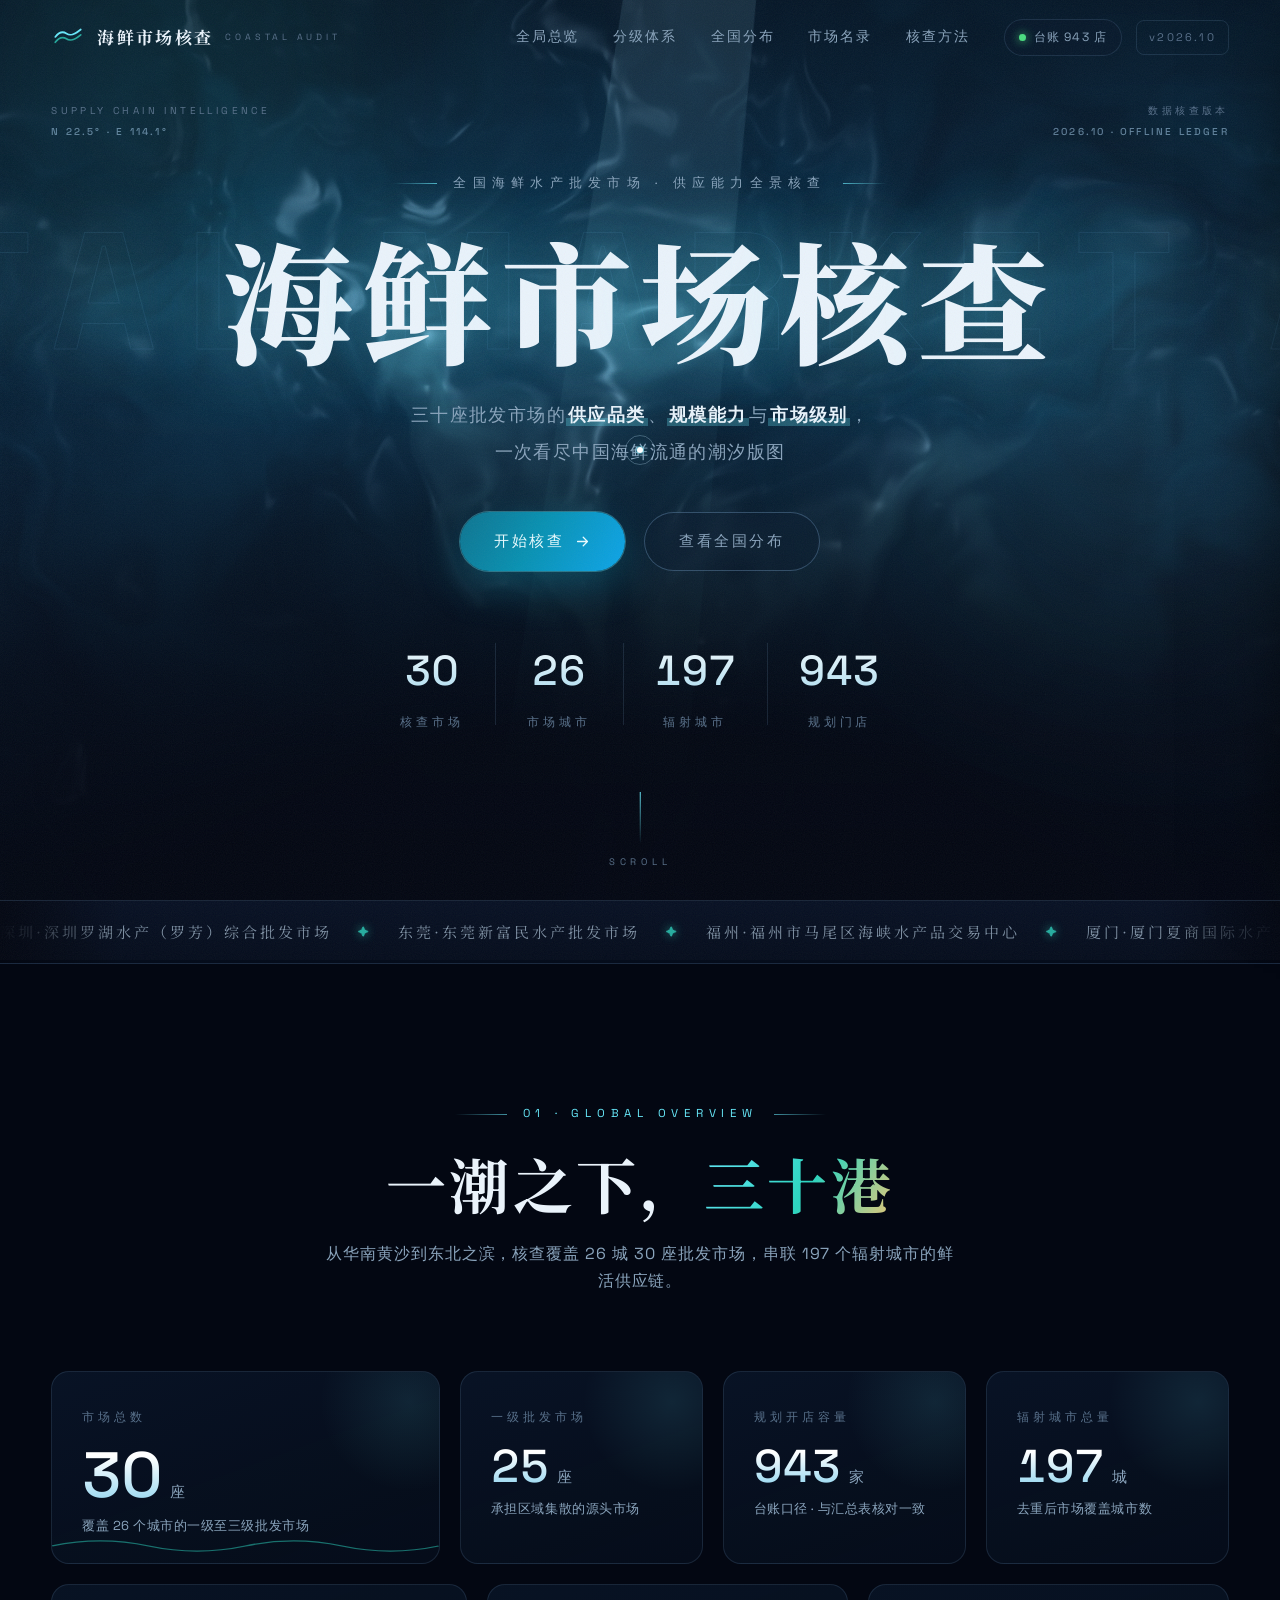
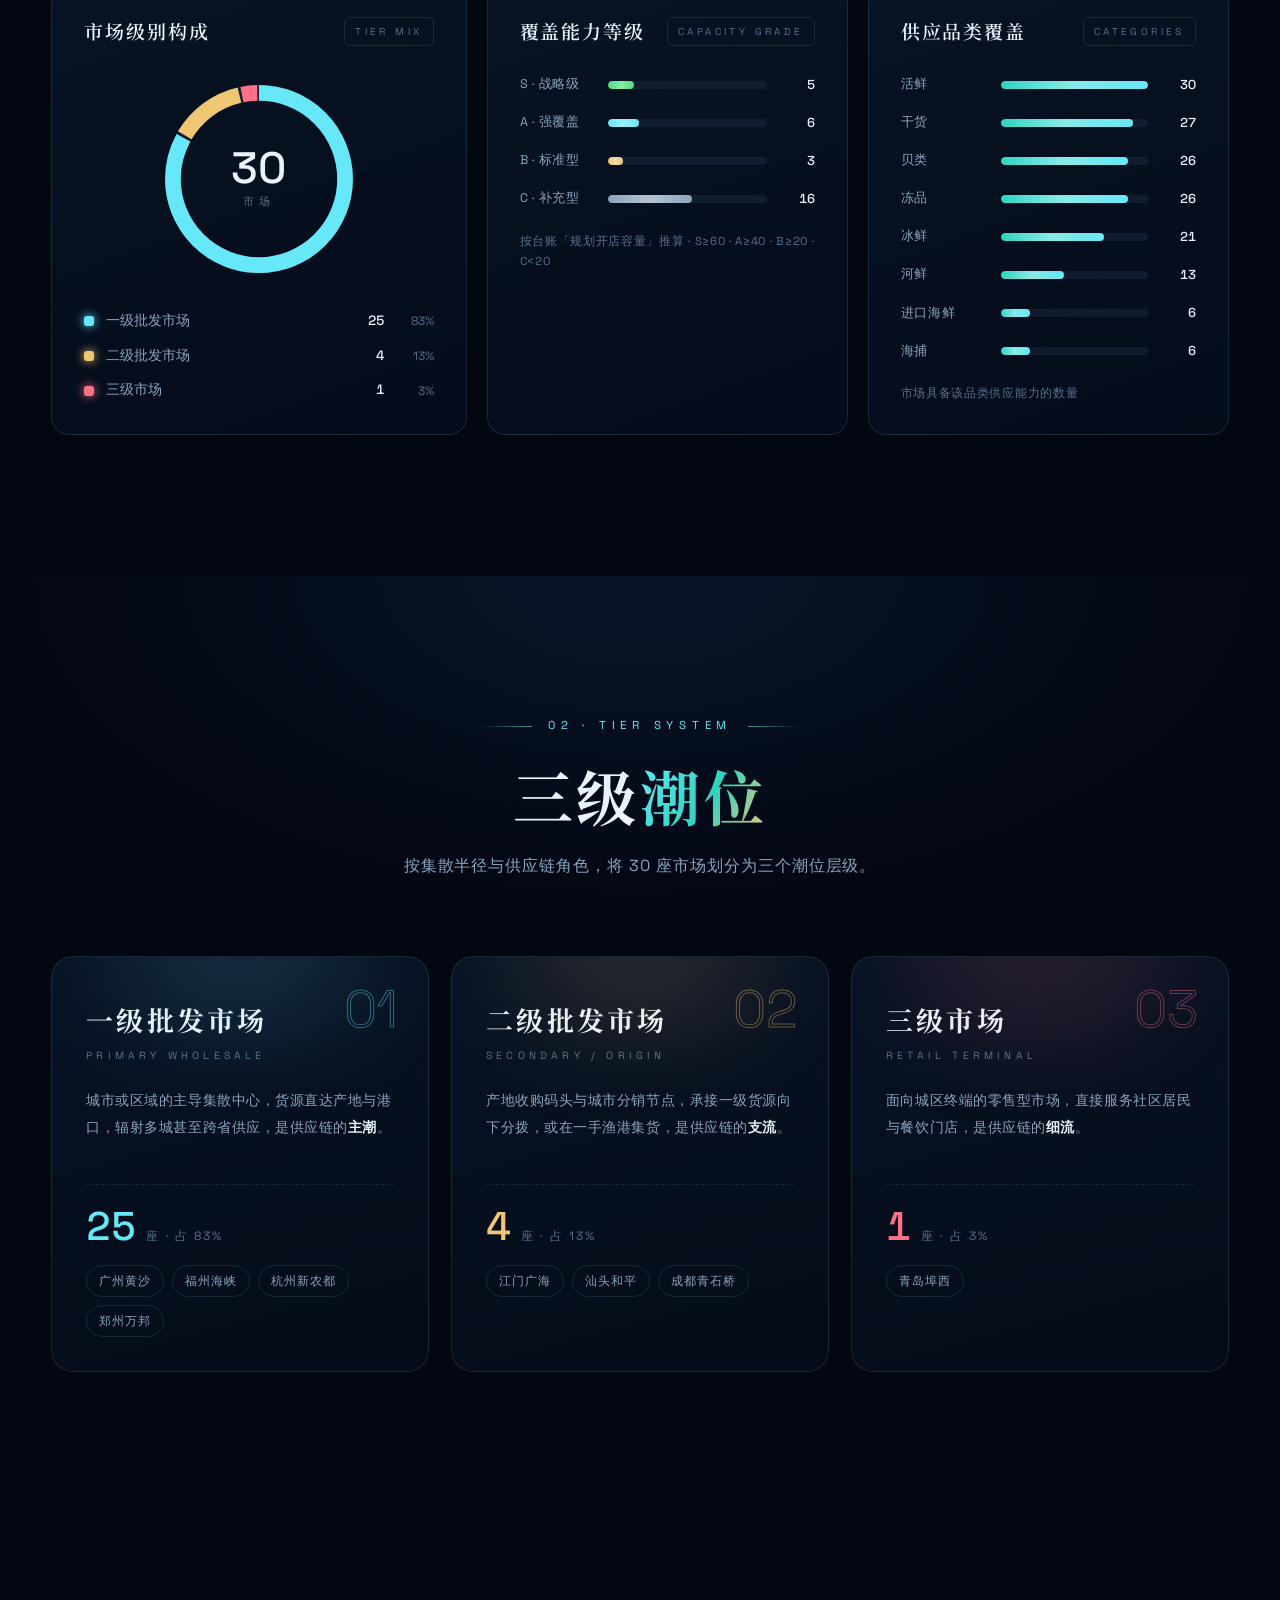
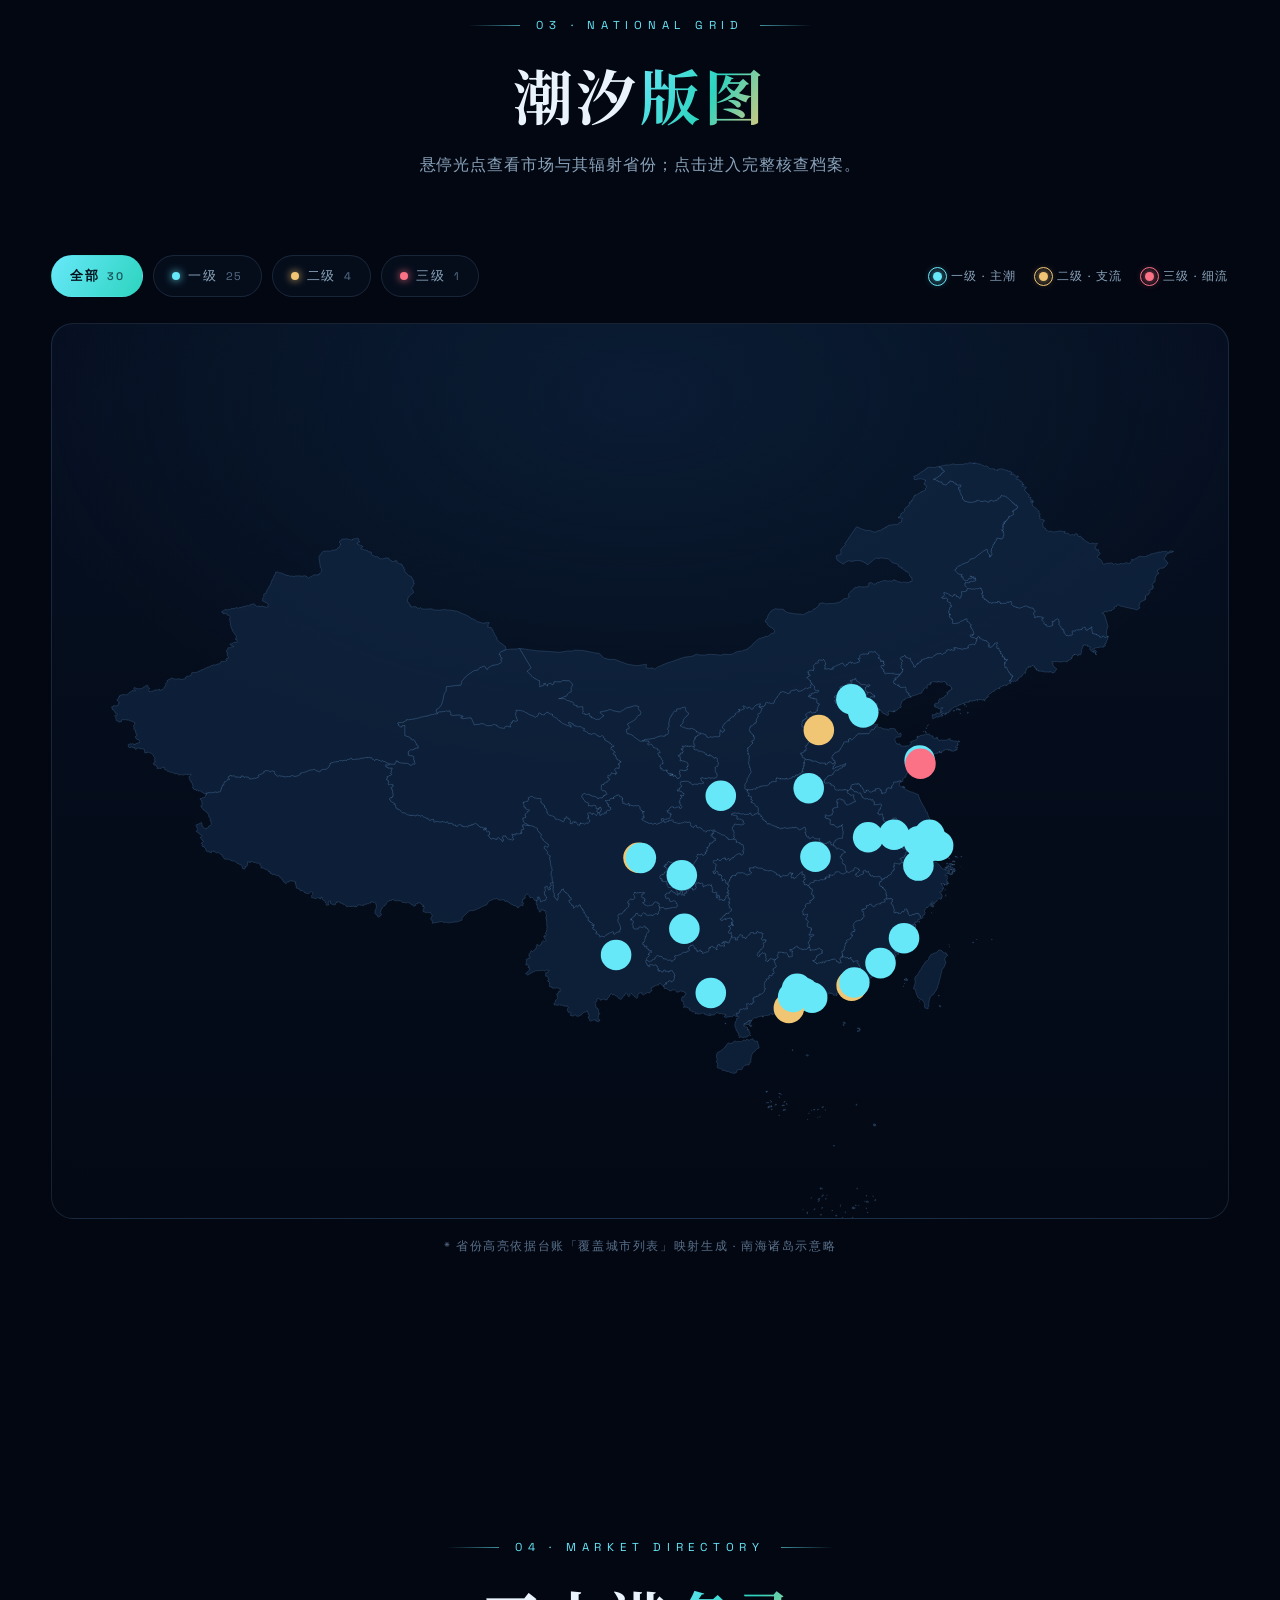
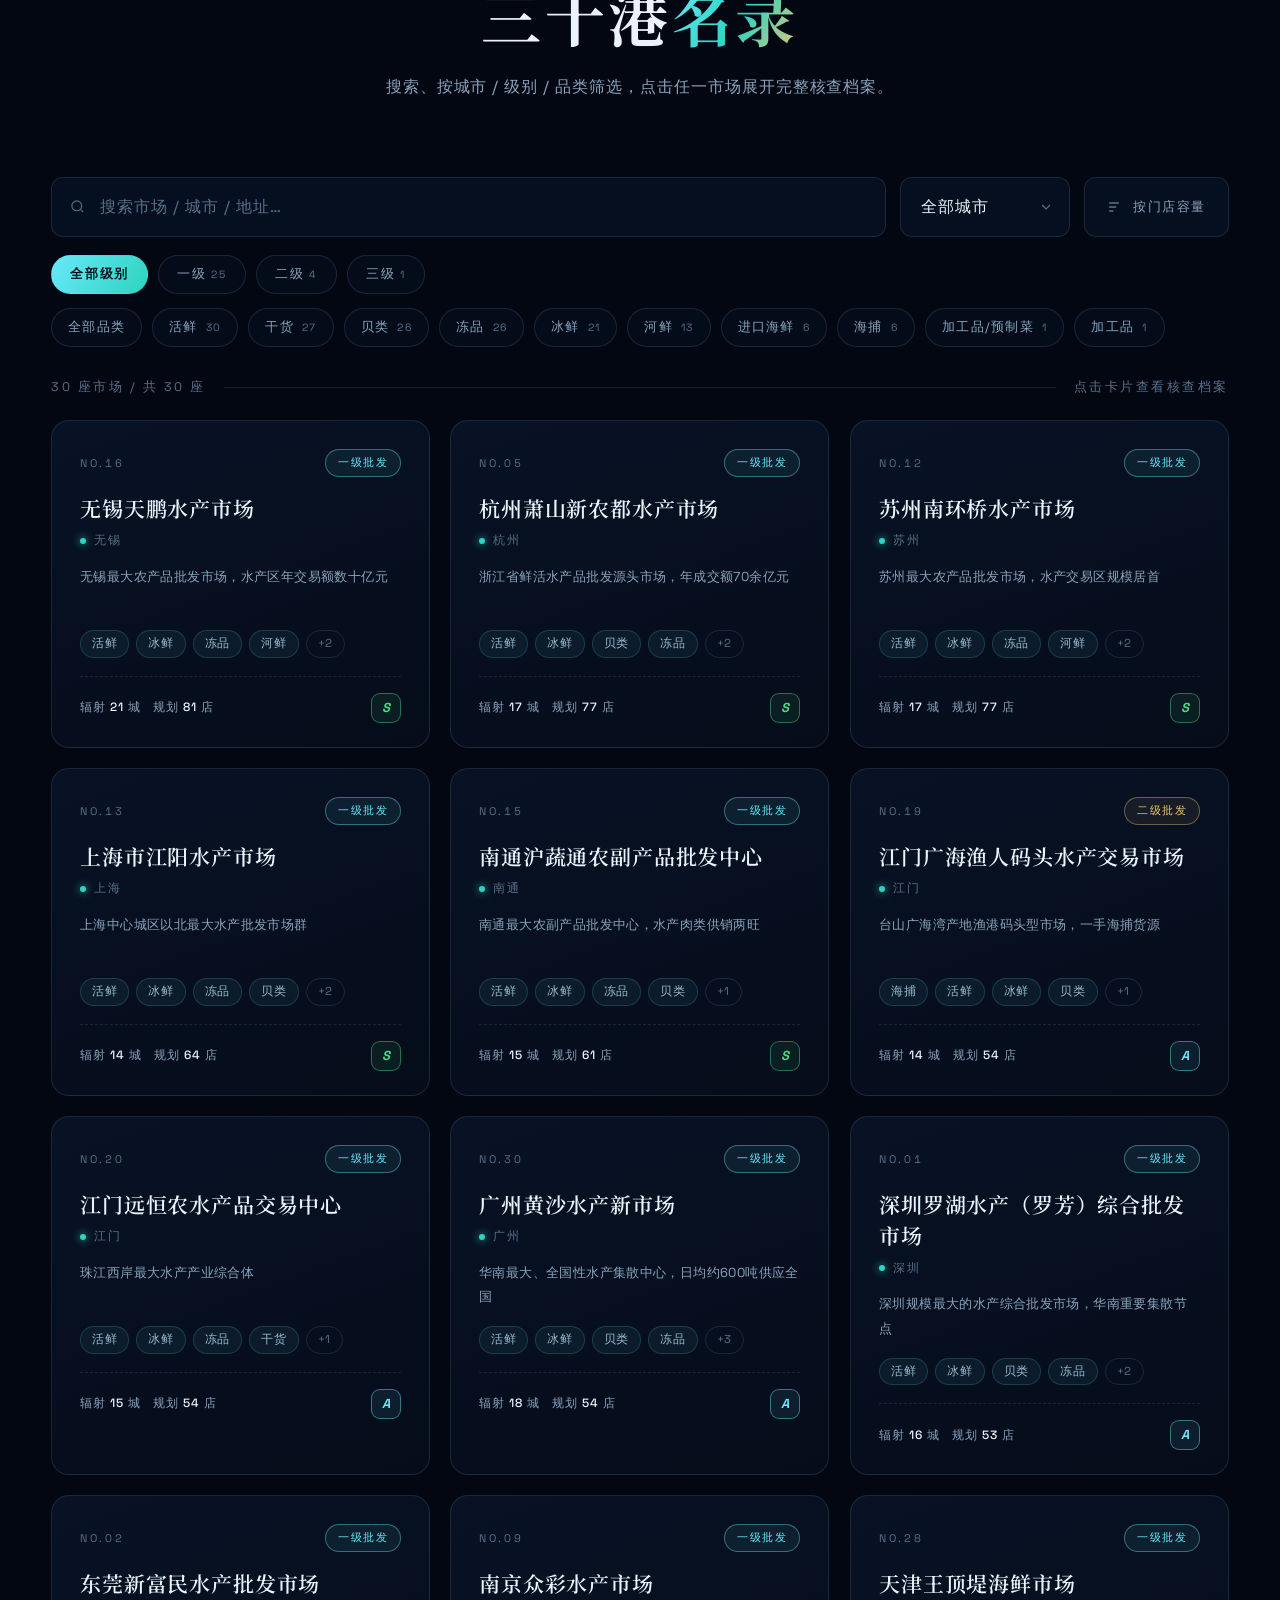
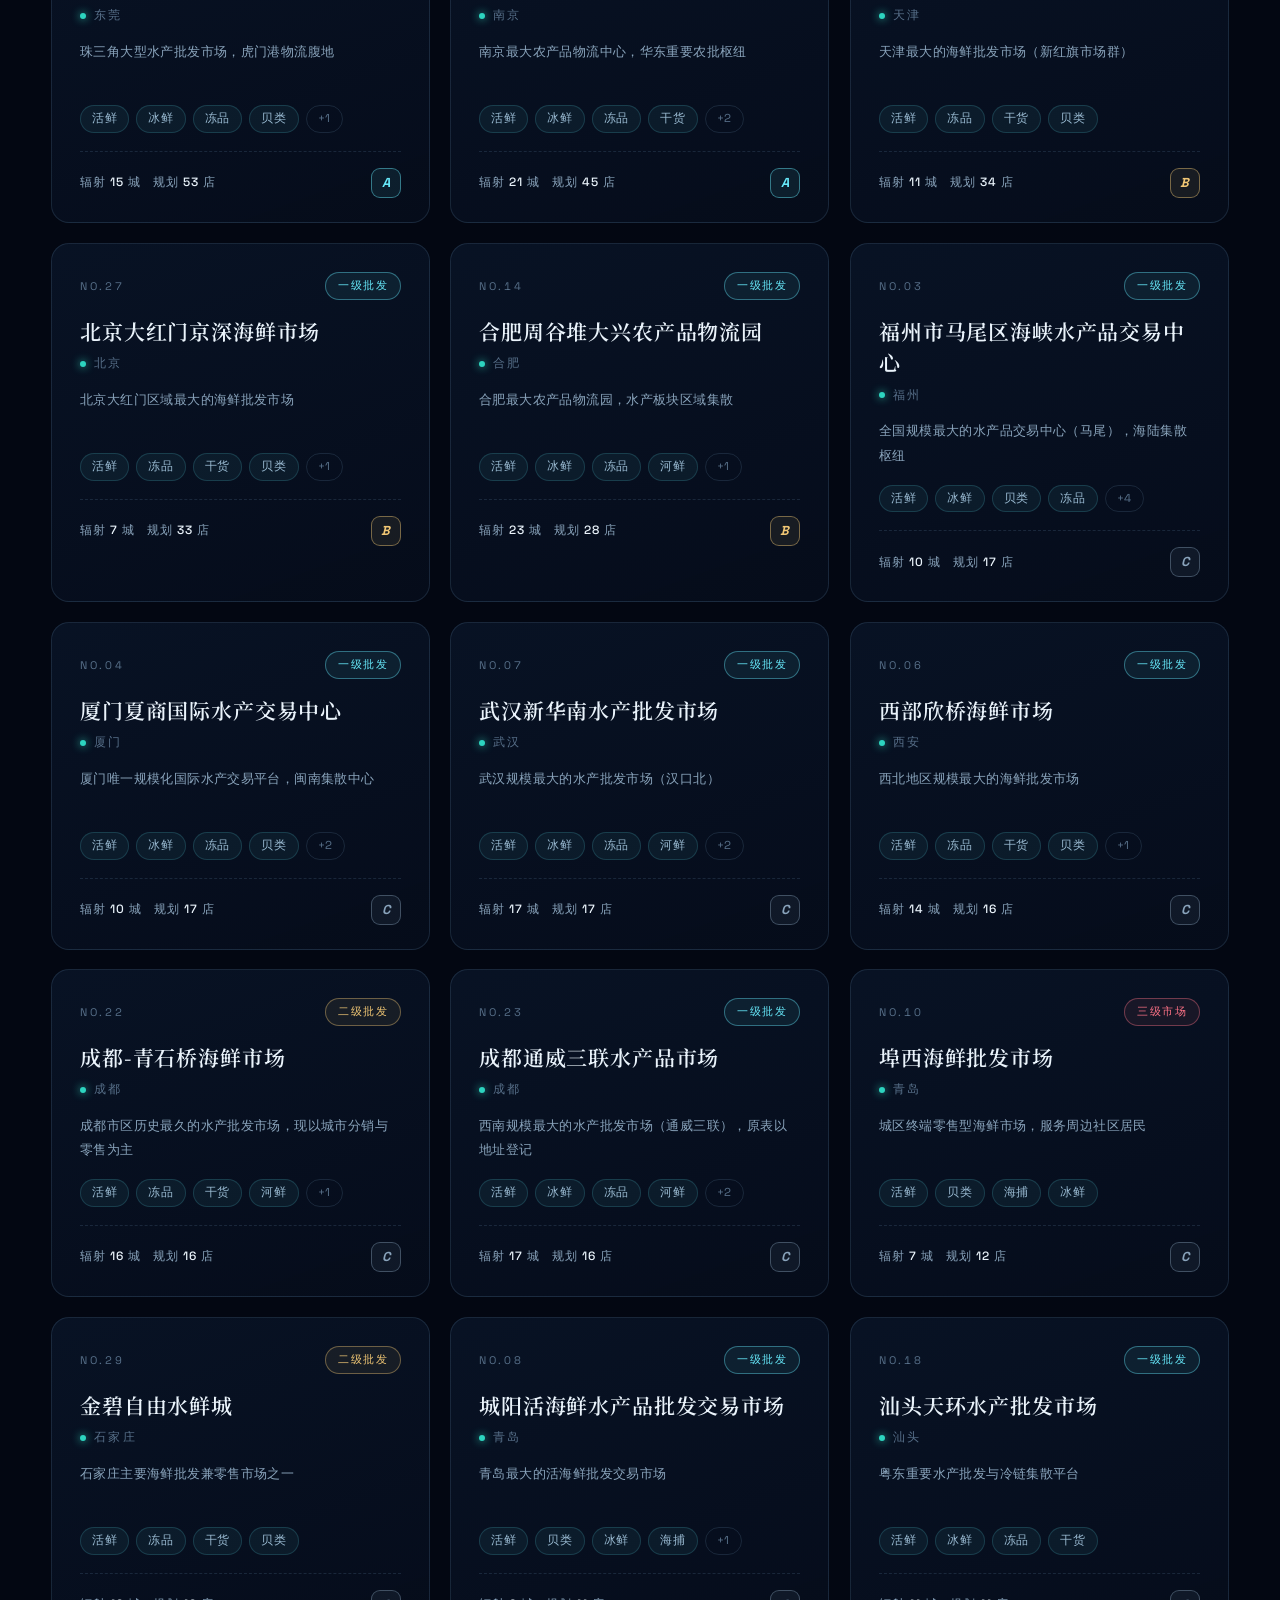
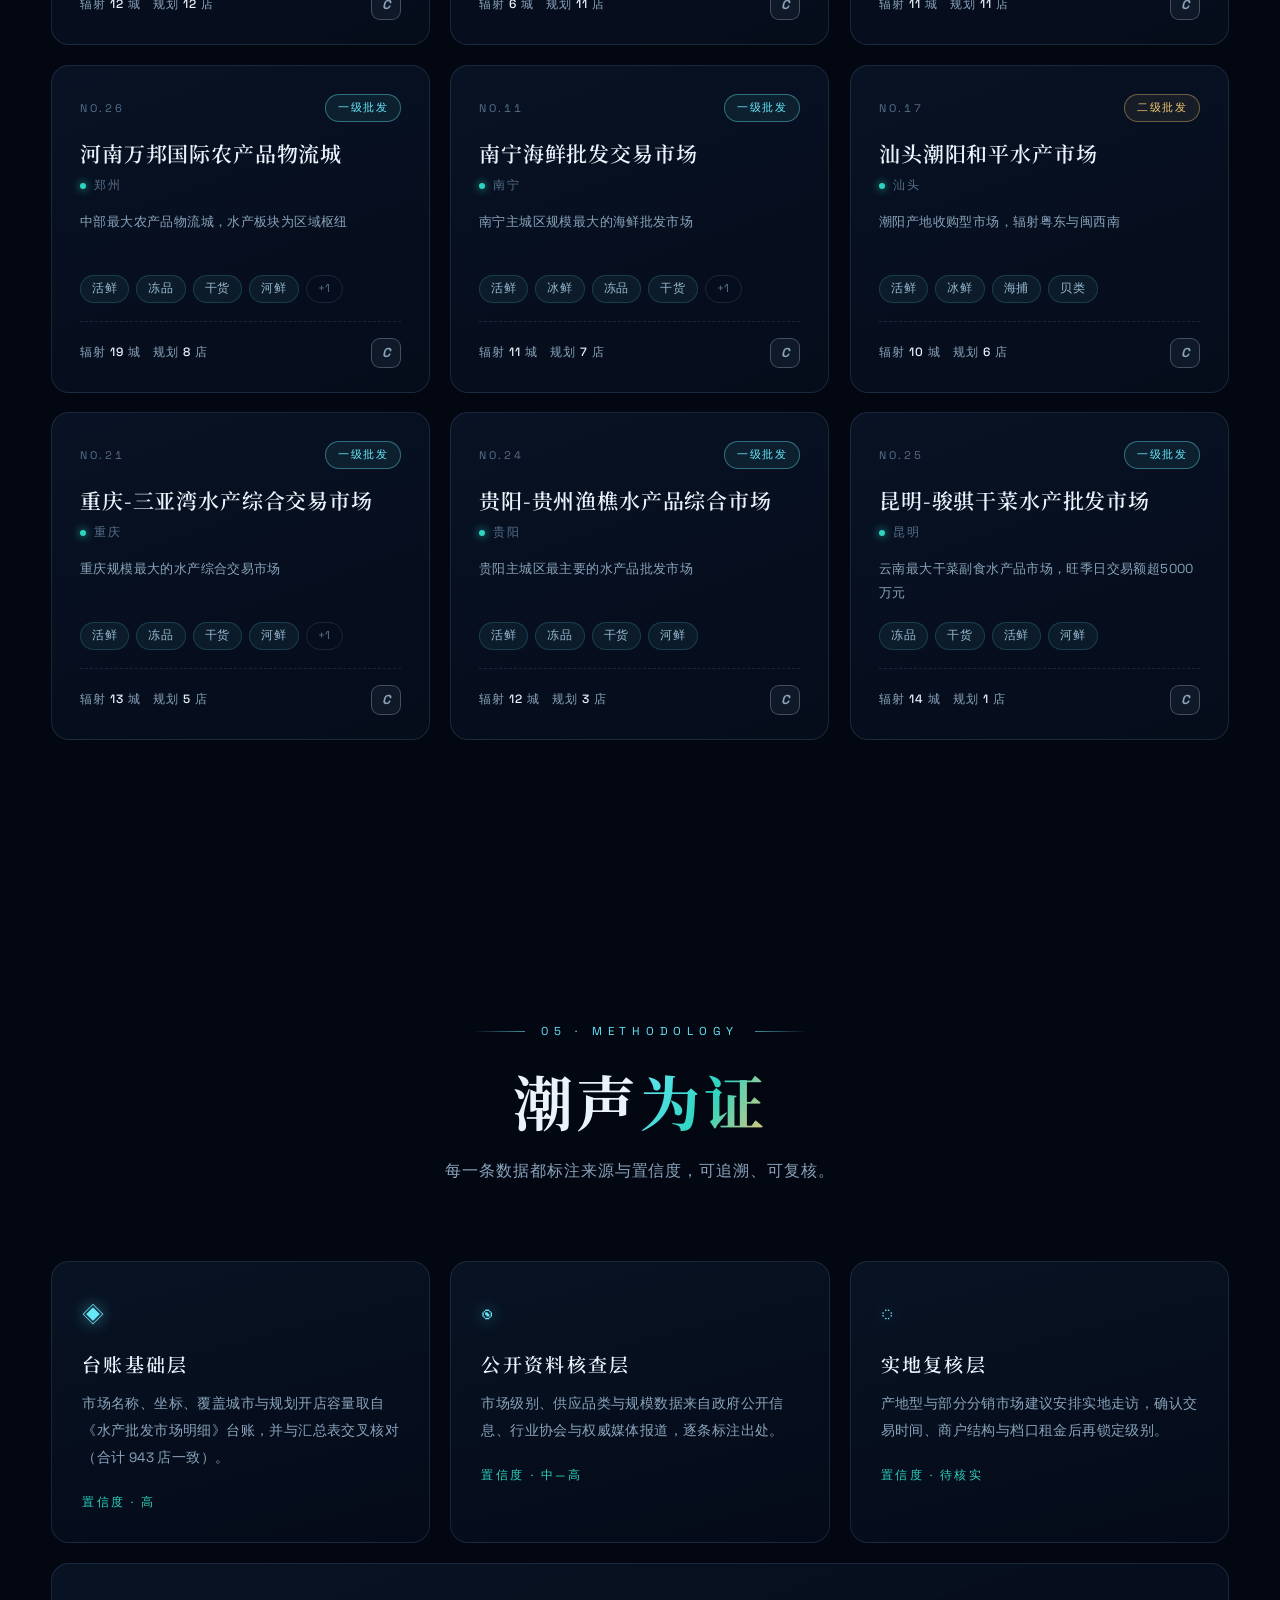
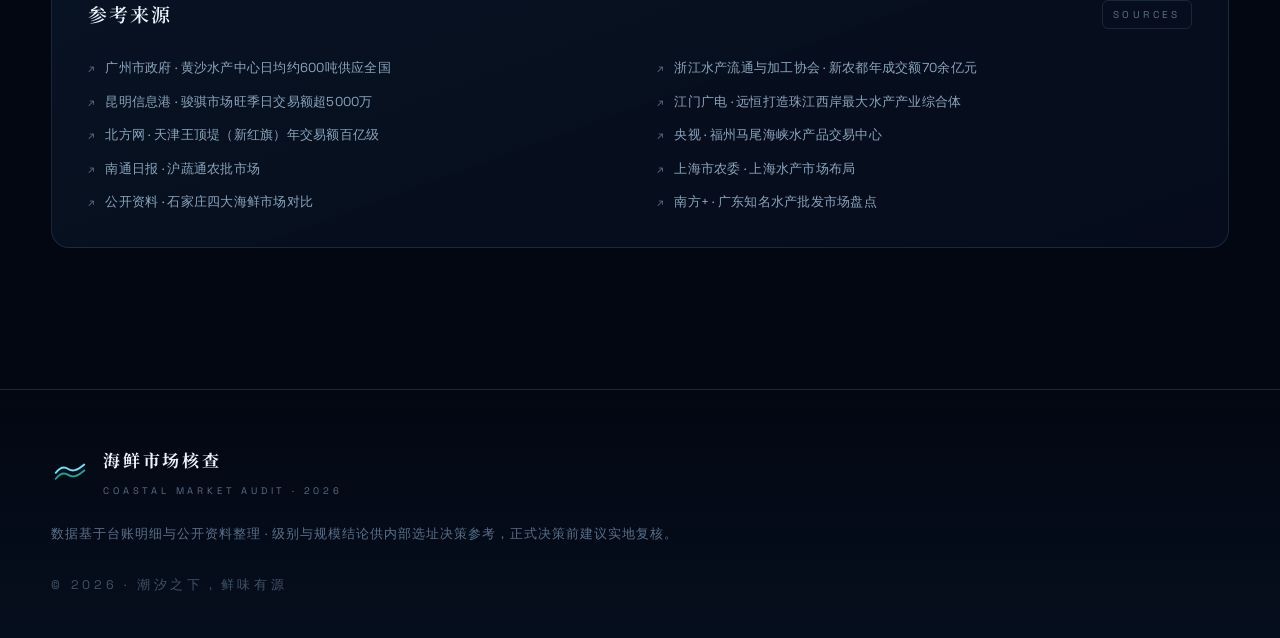
==== commit 4ba37418: "fix: 重做自定义光标（隐藏系统箭头，小圆点+缓动光环，输入框保留I形光标）" ====
--- a/海鲜市场核查-单文件版.html
+++ b/海鲜市场核查-单文件版.html
@@ -73,15 +73,20 @@
   75%{transform:translate(14px,-12px)}87.5%{transform:translate(-26px,-8px)}
 }
 
-/* ---------- 自定义光标 ---------- */
-#cursor-dot,#cursor-ring{position:fixed;top:0;left:0;z-index:3000;pointer-events:none;border-radius:50%}
-#cursor-dot{width:7px;height:7px;background:var(--cyan);box-shadow:0 0 12px rgba(103,232,249,.9);transform:translate(-50%,-50%)}
-#cursor-ring{
-  width:38px;height:38px;border:1px solid rgba(103,232,249,.45);
-  transform:translate(-50%,-50%);transition:width .35s var(--ease),height .35s var(--ease),
-  border-color .35s,background .35s;
+/* ---------- 自定义光标（精致版） ----------
+   仅在精确指针设备启用；has-cursor 类由 JS 注入，JS 失效自动回退系统箭头 */
+@media(pointer:fine){
+  html.has-cursor,html.has-cursor body,html.has-cursor a,html.has-cursor button,
+  html.has-cursor .dir-card,html.has-cursor .mk,html.has-cursor select,
+  html.has-cursor [data-hover],html.has-cursor .mf,html.has-cursor .dw-cover-more{cursor:none}
+  html.has-cursor input,html.has-cursor textarea{cursor:text}
 }
-body.cursor-big #cursor-ring{width:74px;height:74px;border-color:rgba(103,232,249,.8);background:rgba(103,232,249,.06)}
+#cursor-dot,#cursor-ring{position:fixed;top:0;left:0;z-index:3000;pointer-events:none;border-radius:50%;
+  will-change:transform;transition:opacity .3s var(--ease),border-color .35s var(--ease),background .35s var(--ease)}
+#cursor-dot{width:6px;height:6px;background:#fff;
+  box-shadow:0 0 0 1px rgba(103,232,249,.45),0 0 12px rgba(103,232,249,.7)}
+#cursor-ring{width:30px;height:30px;border:1px solid rgba(190,225,245,.3)}
+body.cursor-big #cursor-ring{border-color:rgba(103,232,249,.8);background:rgba(103,232,249,.07)}
 body.cursor-hide #cursor-dot,body.cursor-hide #cursor-ring{opacity:0}
 @media(pointer:coarse){#cursor-dot,#cursor-ring{display:none}}
 
@@ -3176,25 +3181,44 @@
     });
   })();
 
-  /* ─────────── 自定义光标 ─────────── */
+  /* ─────────── 自定义光标（小实心点 + 缓动光环） ───────────
+     想恢复系统箭头：把 CUSTOM_CURSOR 改成 false 即可 */
+  var CUSTOM_CURSOR = true;
   (function cursor() {
-    if (isTouch) return;
+    if (isTouch || !CUSTOM_CURSOR) return;
     var dot = $("#cursor-dot"), ring = $("#cursor-ring");
+    if (!dot || !ring) return;
+    document.documentElement.classList.add("has-cursor");
     var rx = innerWidth / 2, ry = innerHeight / 2, tx = rx, ty = ry;
+    var rs = 1, rsTarget = 1, ds = 1, dsTarget = 1, down = false;
+    var follow = reduced ? 1 : 0.19, ease = reduced ? 1 : 0.18;
+
     document.addEventListener("pointermove", function (e) {
       tx = e.clientX; ty = e.clientY;
-      dot.style.transform = "translate(" + tx + "px," + ty + "px) translate(-50%,-50%)";
     }, { passive: true });
+    document.addEventListener("pointerdown", function () { down = true; });
+    document.addEventListener("pointerup", function () { down = false; });
+    window.addEventListener("blur", function () { down = false; });
+    document.addEventListener("mouseleave", function () { document.body.classList.add("cursor-hide"); });
+    document.addEventListener("mouseenter", function () { document.body.classList.remove("cursor-hide"); });
+    document.addEventListener("mouseover", function (e) {
+      var t = e.target;
+      /* 输入框内交还系统 I 形光标，避免打字时找不到落点 */
+      if (t.closest("input,textarea")) { document.body.classList.add("cursor-hide"); return; }
+      document.body.classList.remove("cursor-hide");
+      var big = !!t.closest("a,button,.dir-card,.mk,select,[data-hover],.mf,.dw-cover-more");
+      document.body.classList.toggle("cursor-big", big);
+      rsTarget = big ? 1.72 : 1;
+      dsTarget = big ? 1.28 : 1;
+    });
     (function loop() {
-      rx += (tx - rx) * 0.16; ry += (ty - ry) * 0.16;
-      ring.style.transform = "translate(" + rx + "px," + ry + "px) translate(-50%,-50%)";
+      rx += (tx - rx) * follow; ry += (ty - ry) * follow;
+      rs += (rsTarget * (down ? 0.86 : 1) - rs) * ease;
+      ds += (dsTarget * (down ? 0.9 : 1) - ds) * ease;
+      dot.style.transform = "translate(" + tx + "px," + ty + "px) translate(-50%,-50%) scale(" + ds.toFixed(3) + ")";
+      ring.style.transform = "translate(" + rx + "px," + ry + "px) translate(-50%,-50%) scale(" + rs.toFixed(3) + ")";
       requestAnimationFrame(loop);
     })();
-    document.addEventListener("mouseover", function (e) {
-      document.body.classList.toggle("cursor-big", !!e.target.closest("a,button,.dir-card,.mk,[data-hover],input,select"));
-    });
-    document.addEventListener("mouseleave", function () { document.body.classList.add("cursor-hide"); });
-    document.addEventListener("mouseenter", function () { document.body.classList.remove("cursor-hide"); });
   })();
 
   /* ─────────── 滚动：进度 / 导航 / 回顶 / 视差 ─────────── */
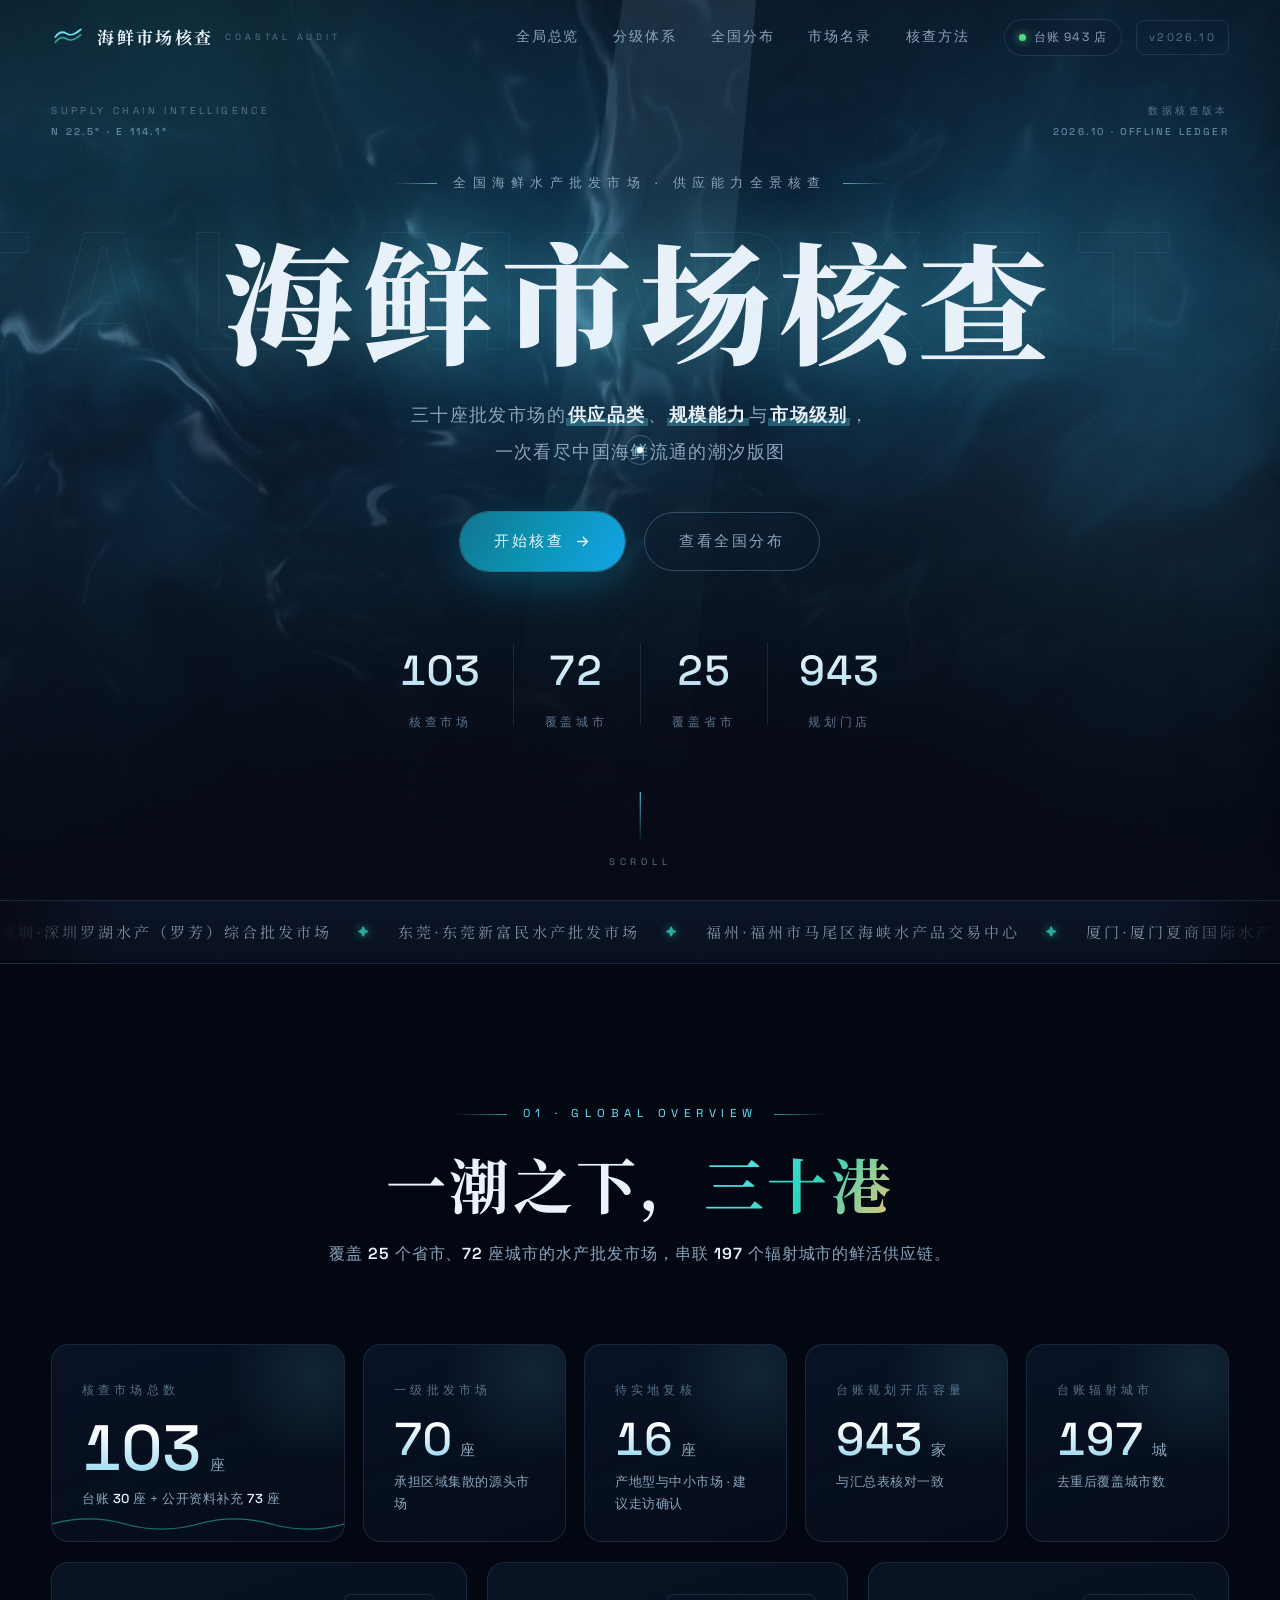
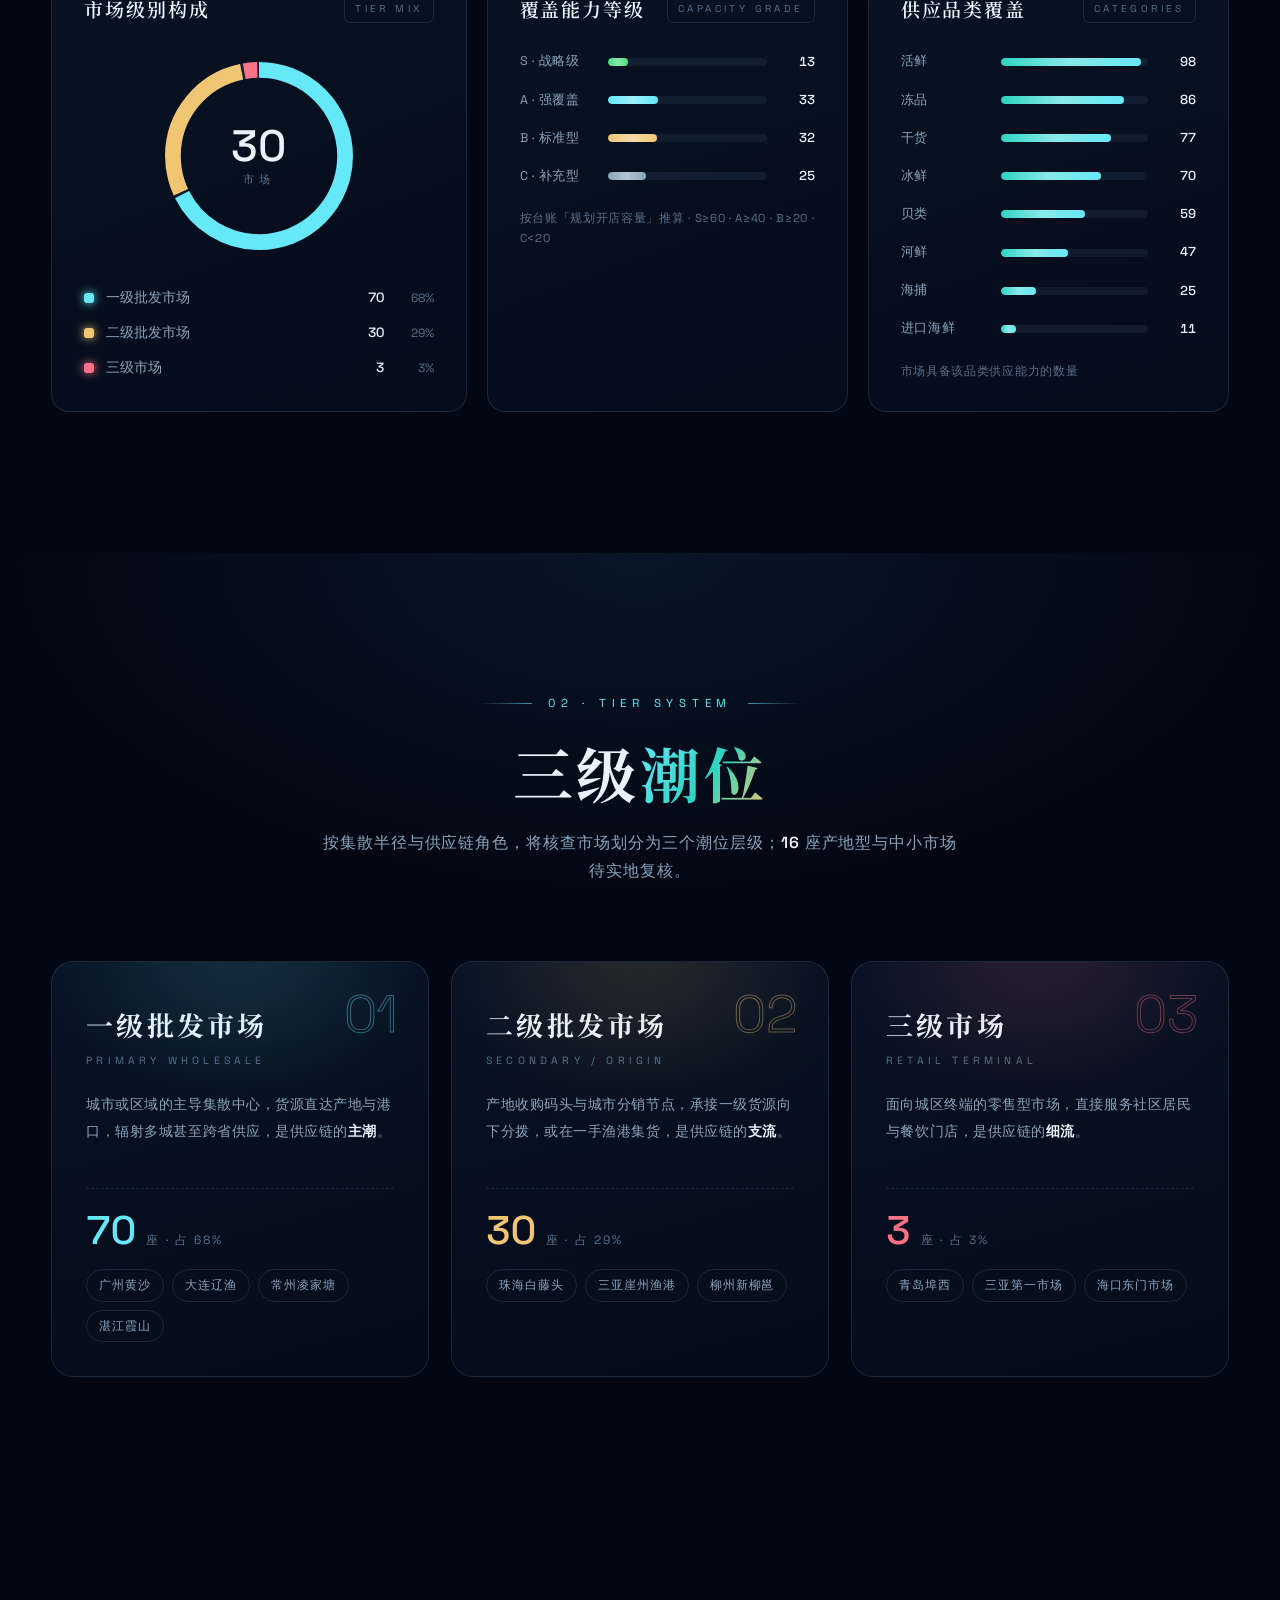
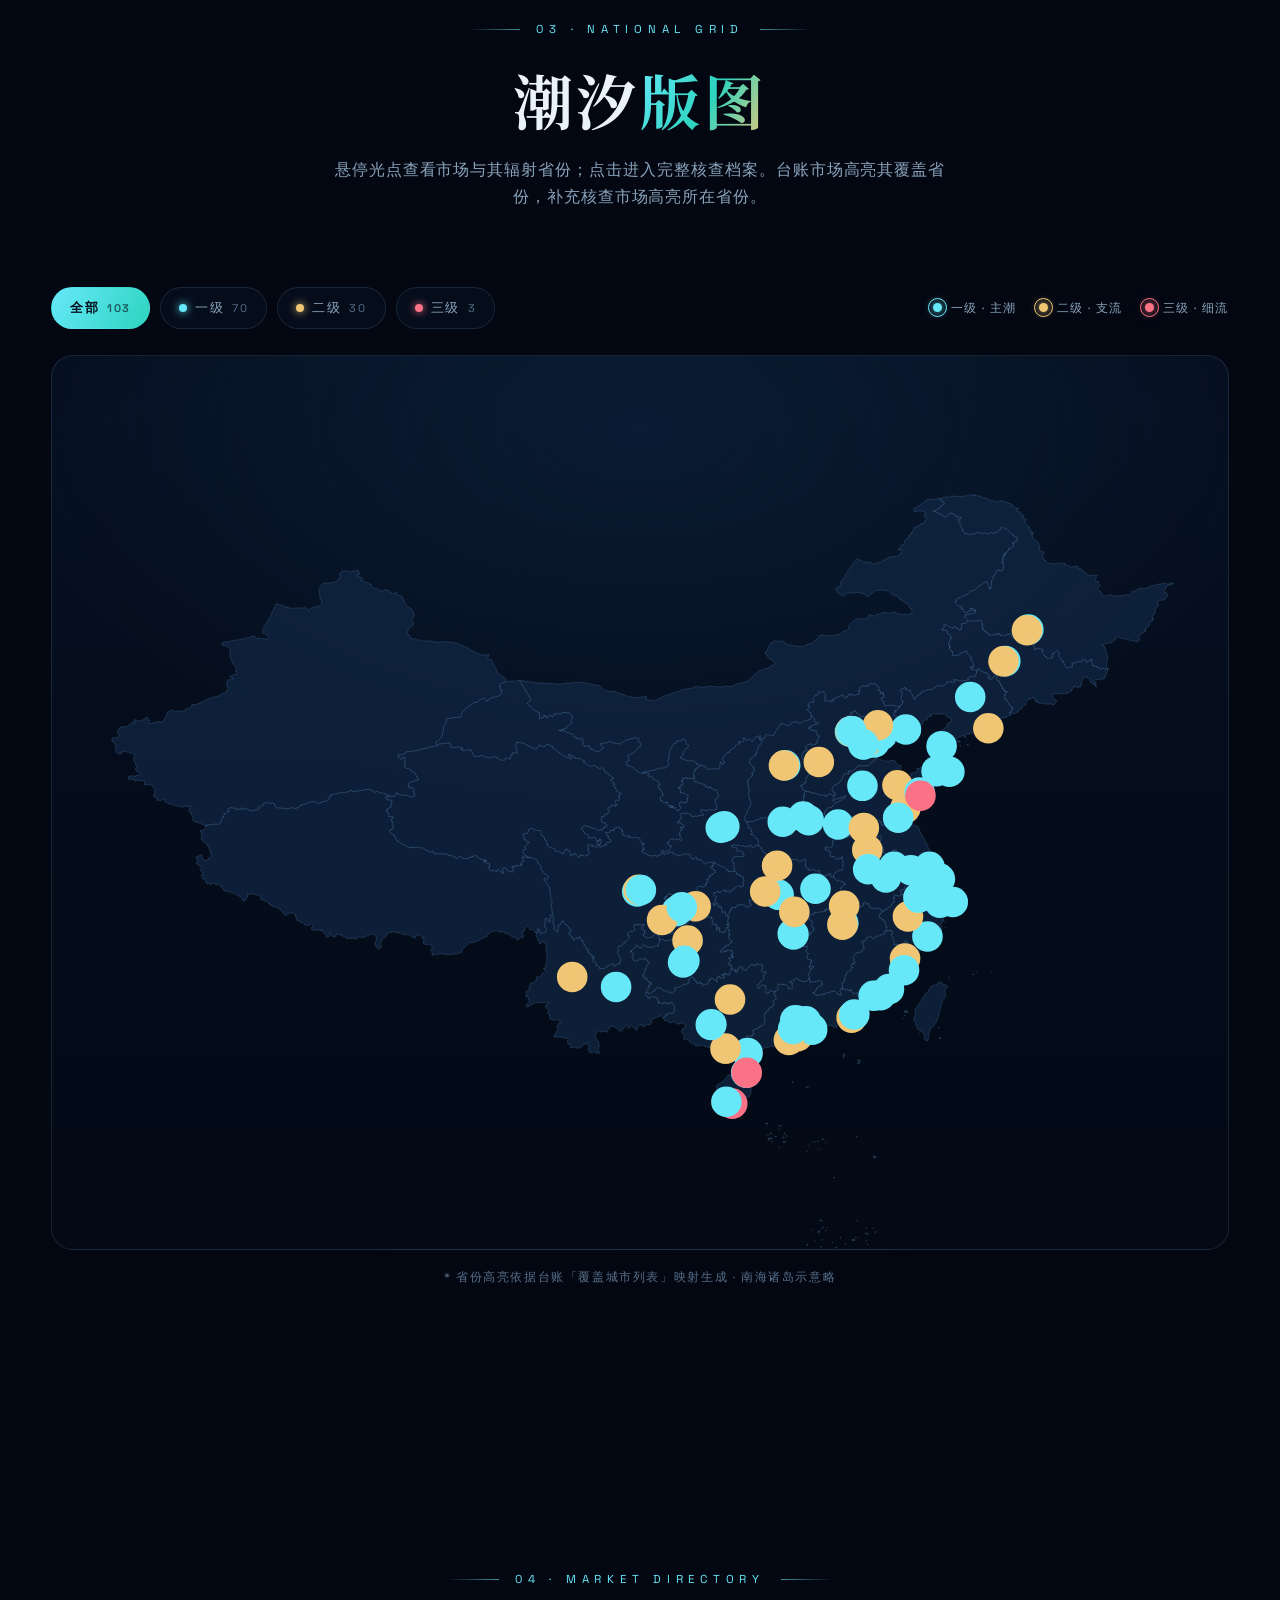
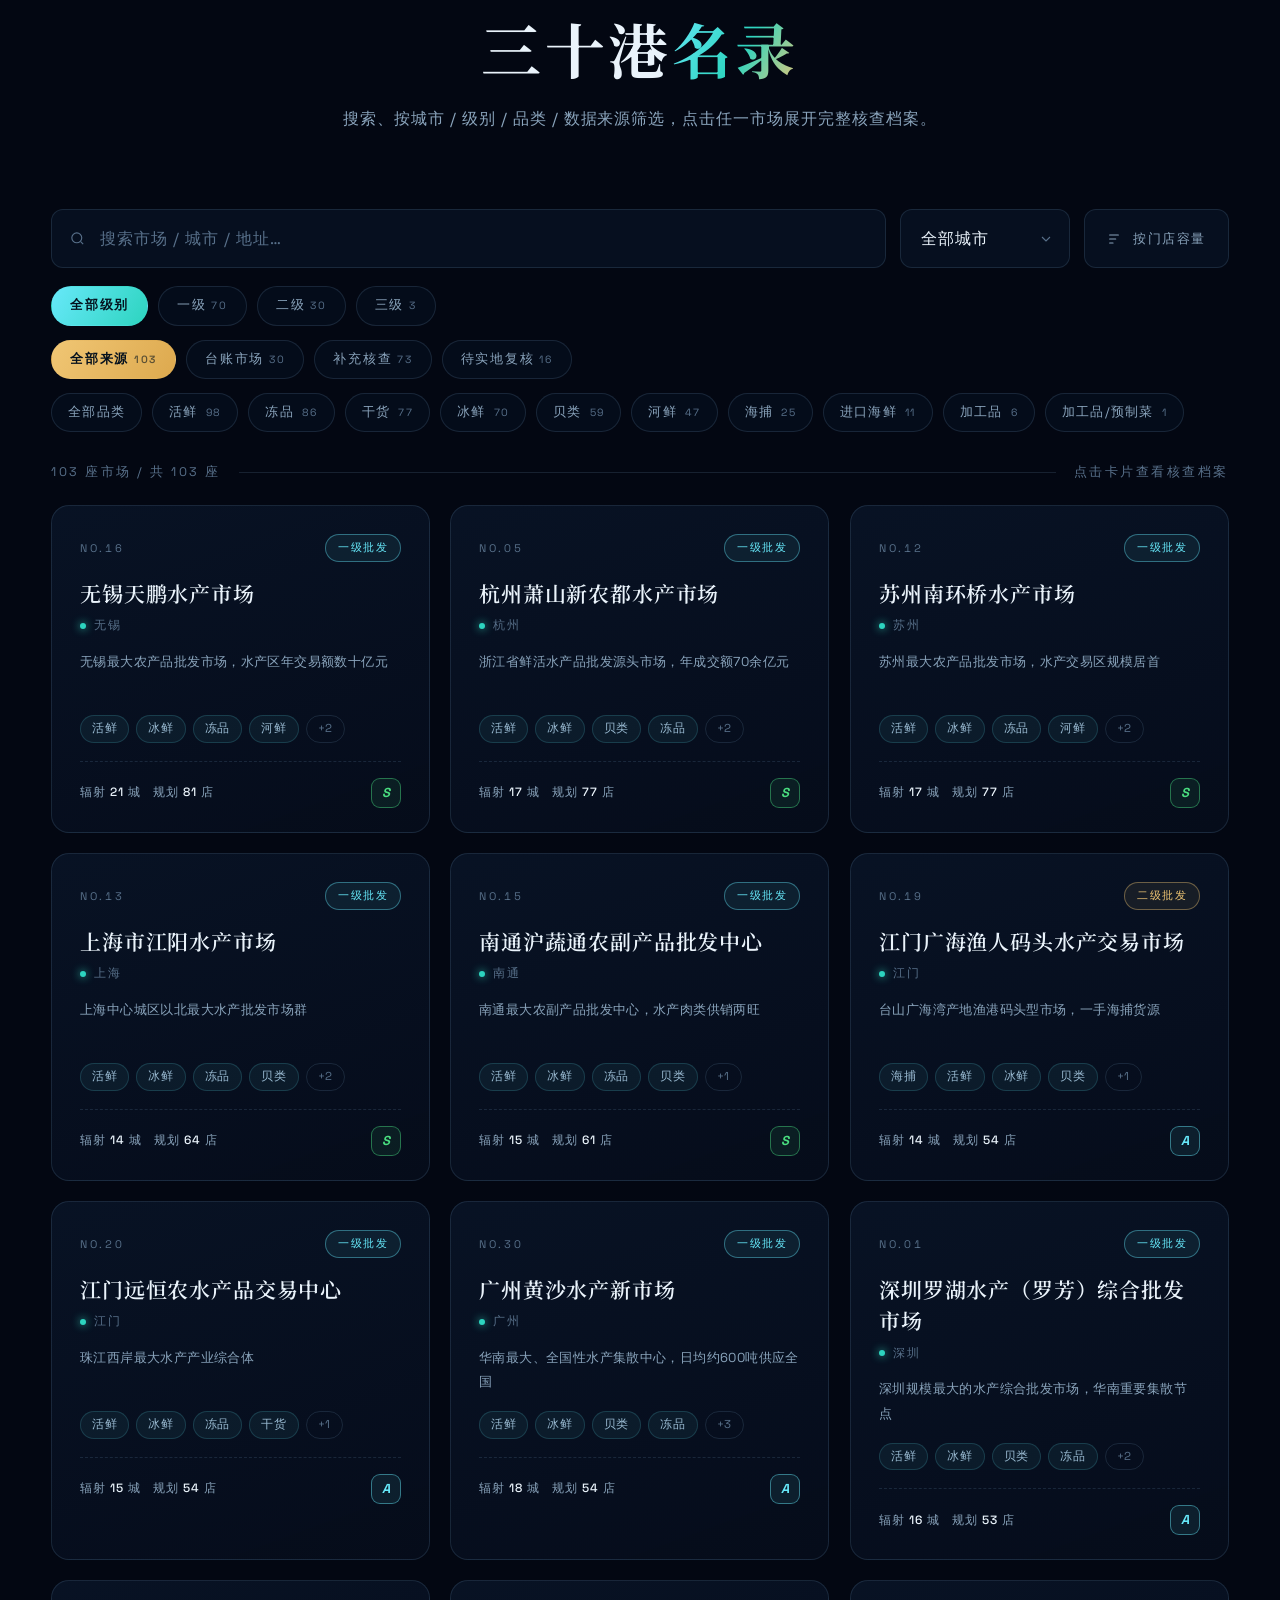
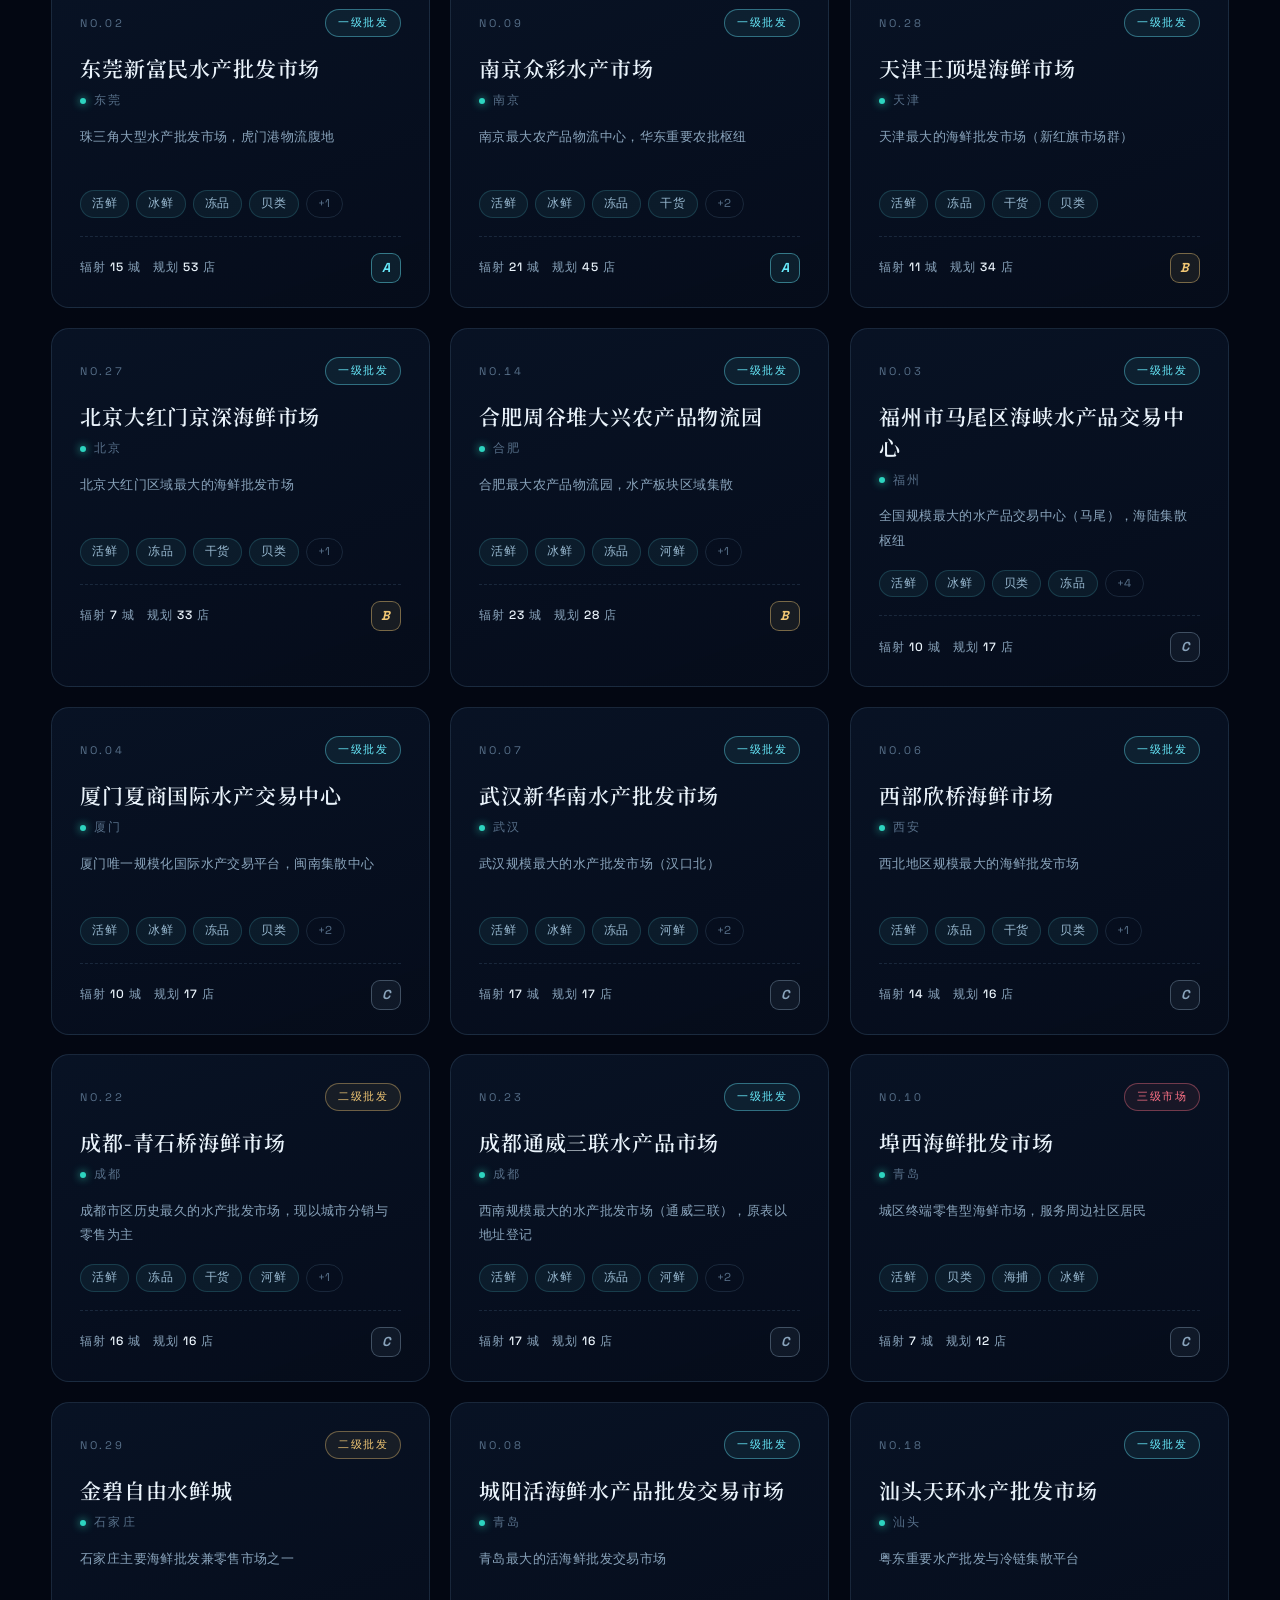
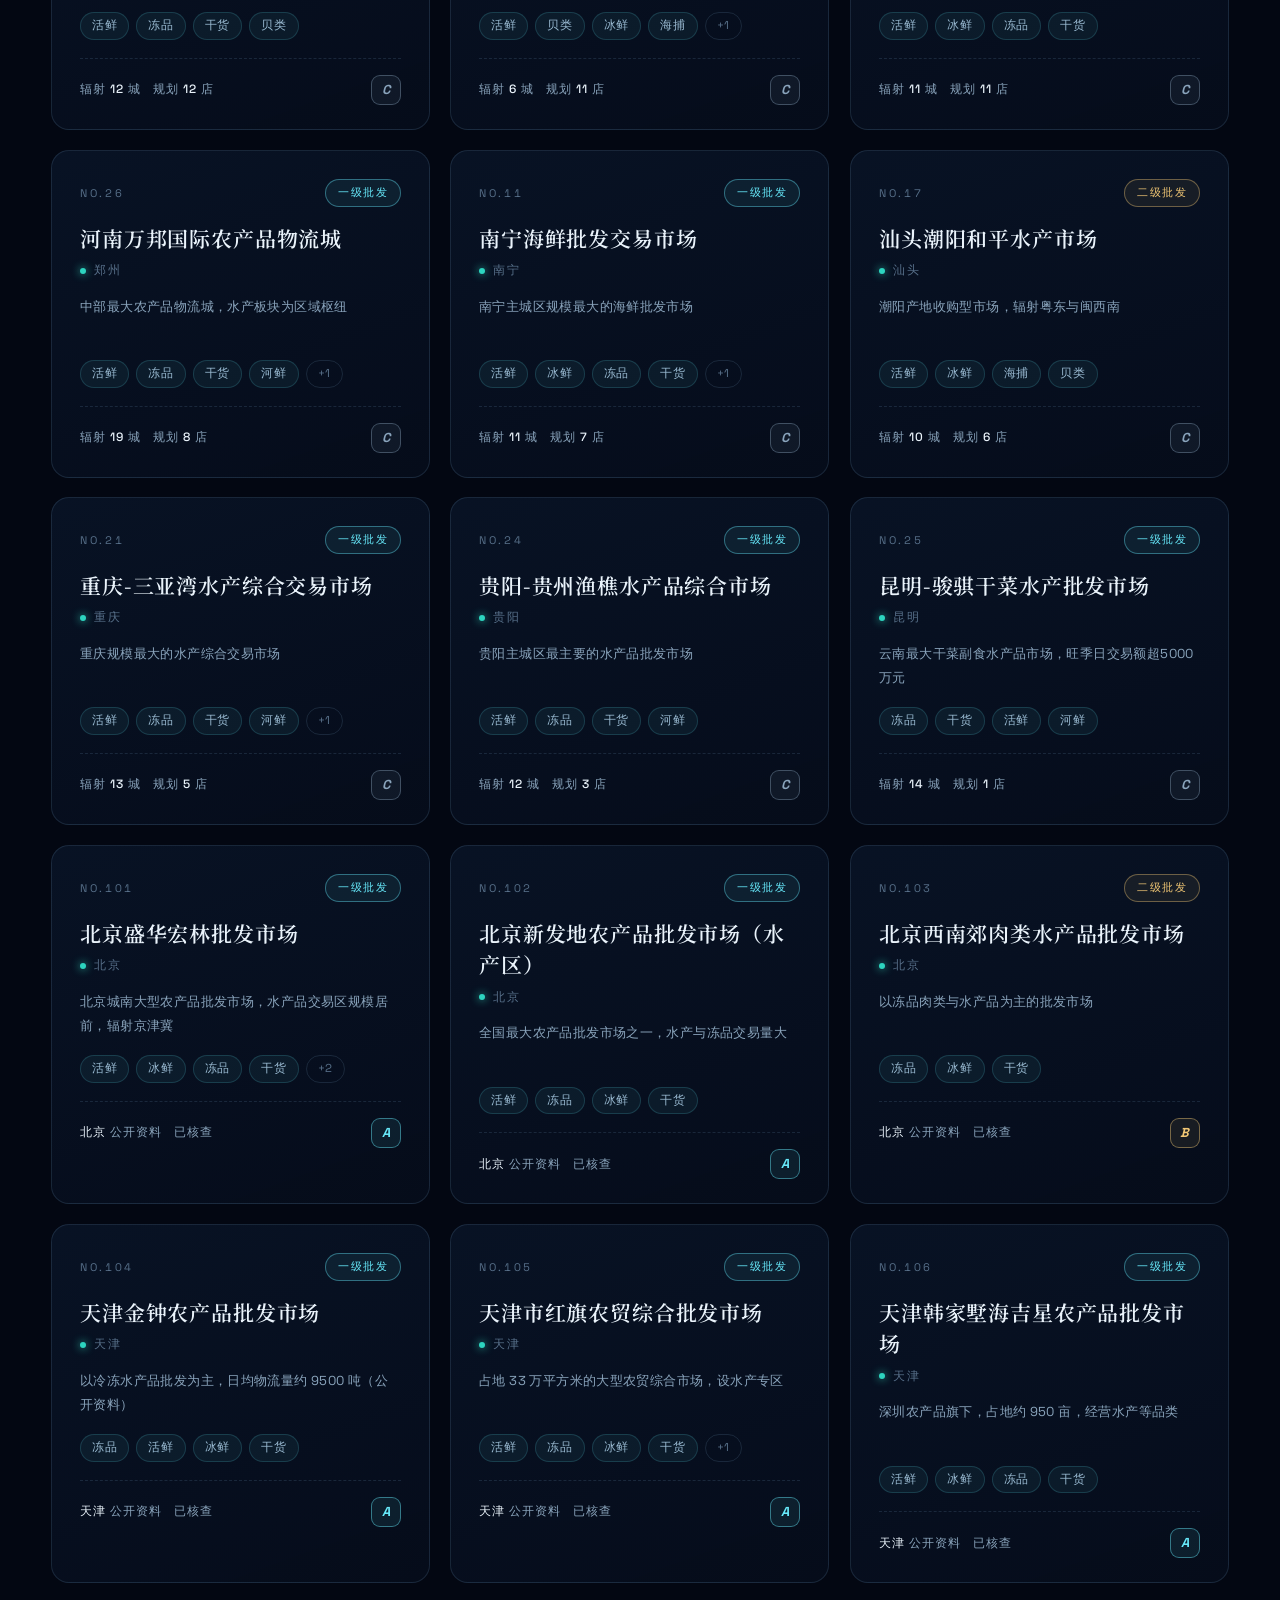
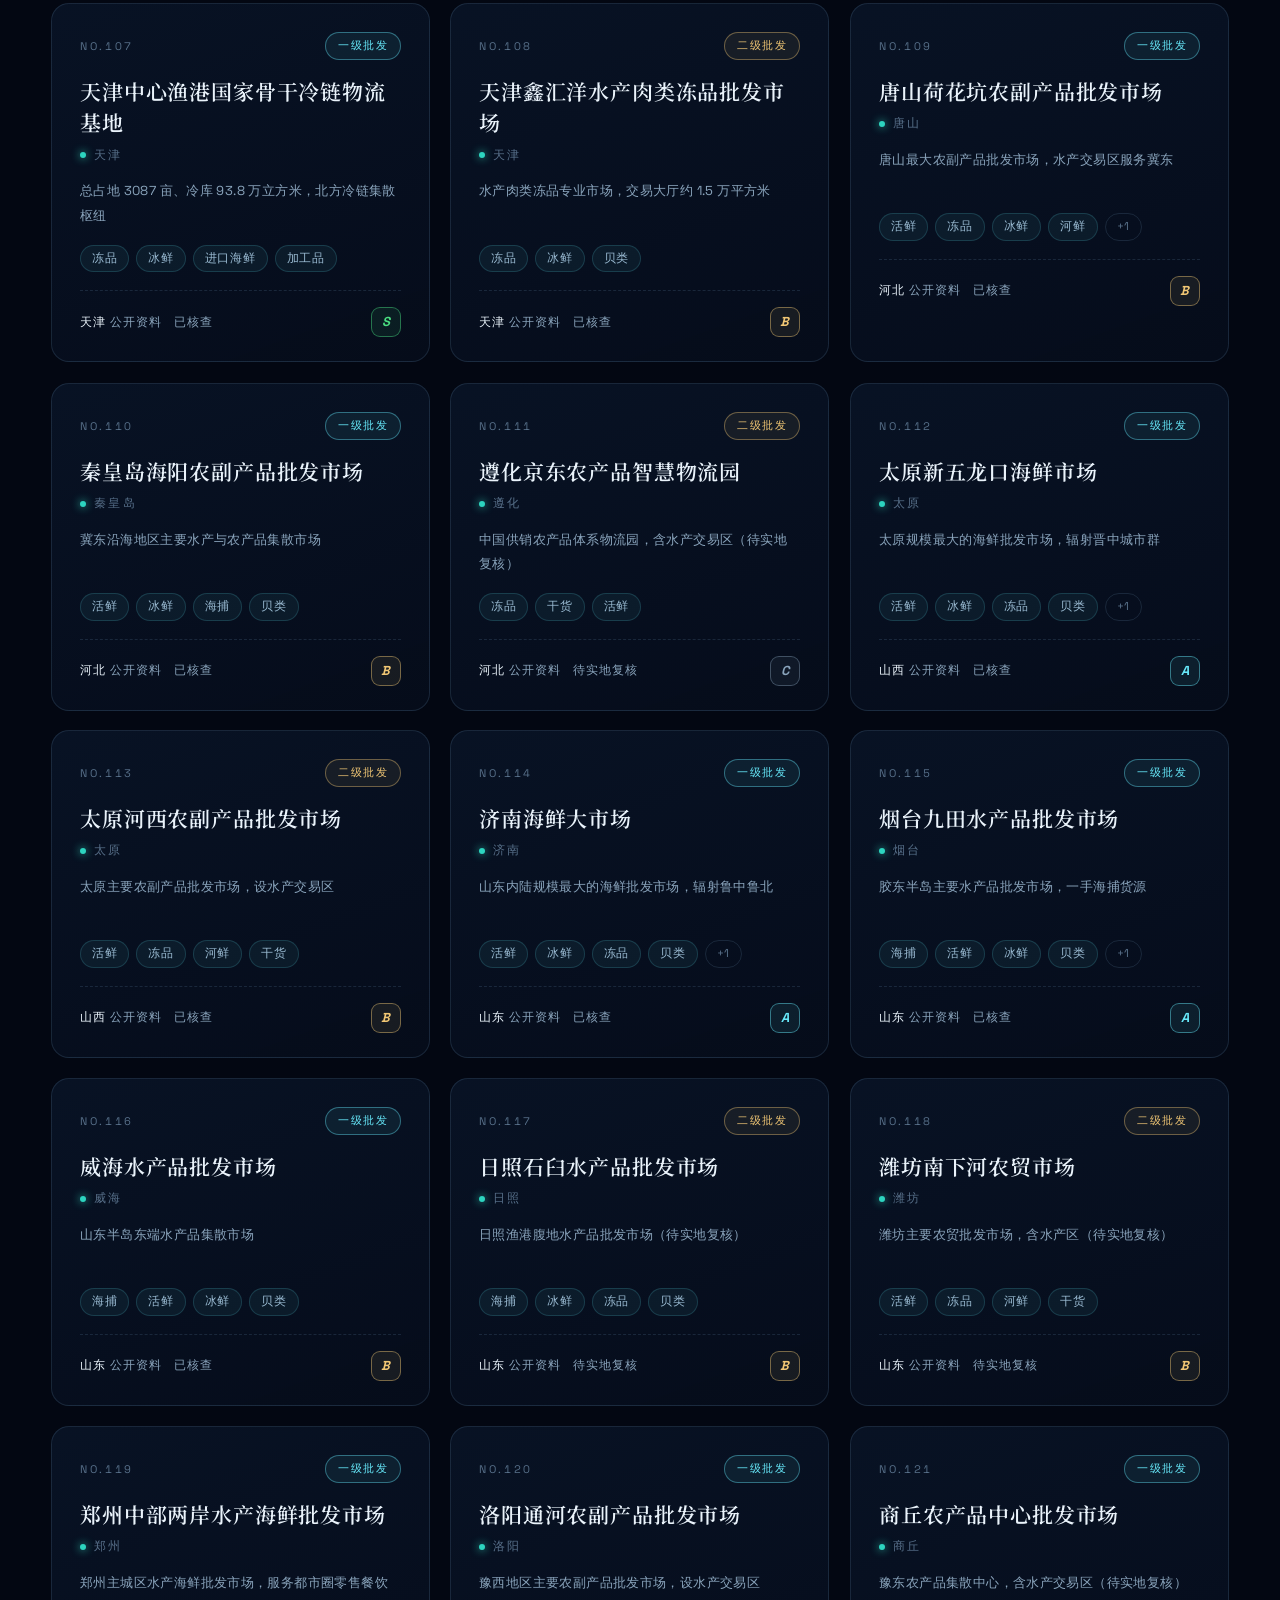
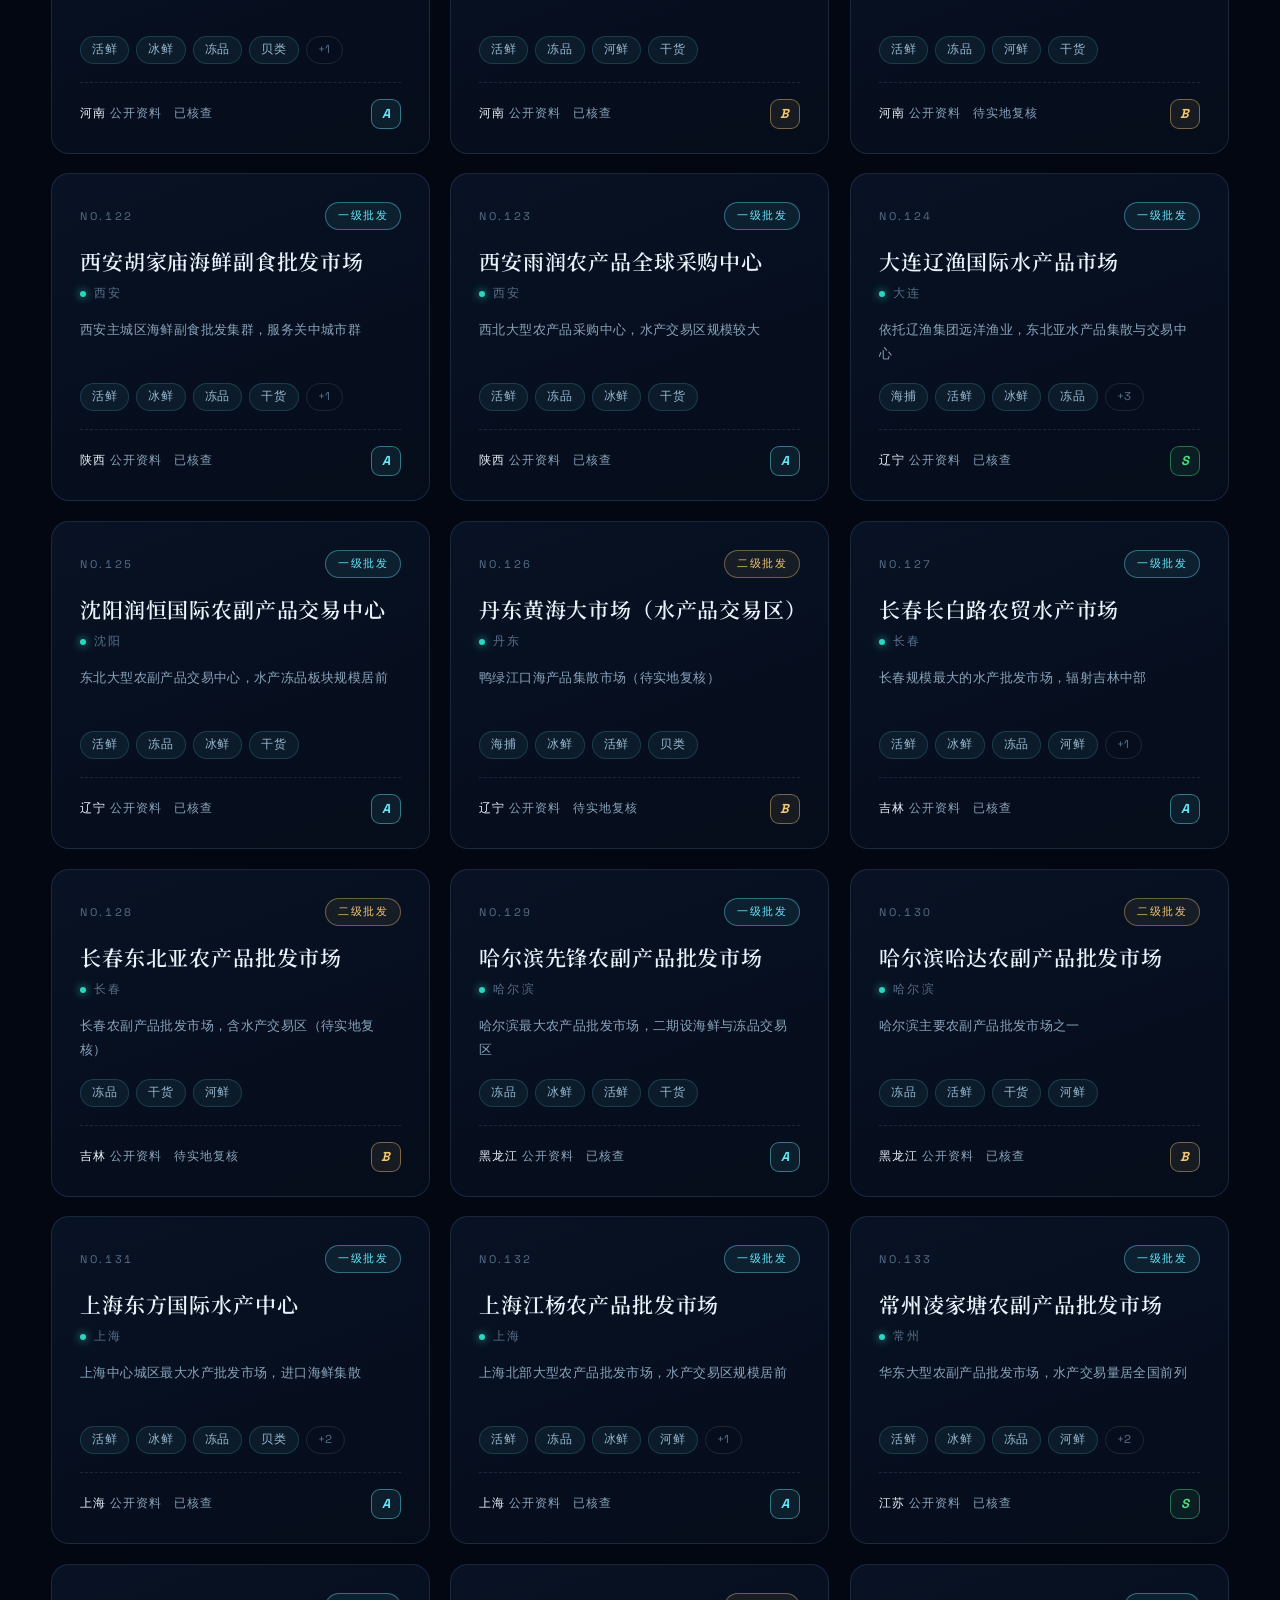
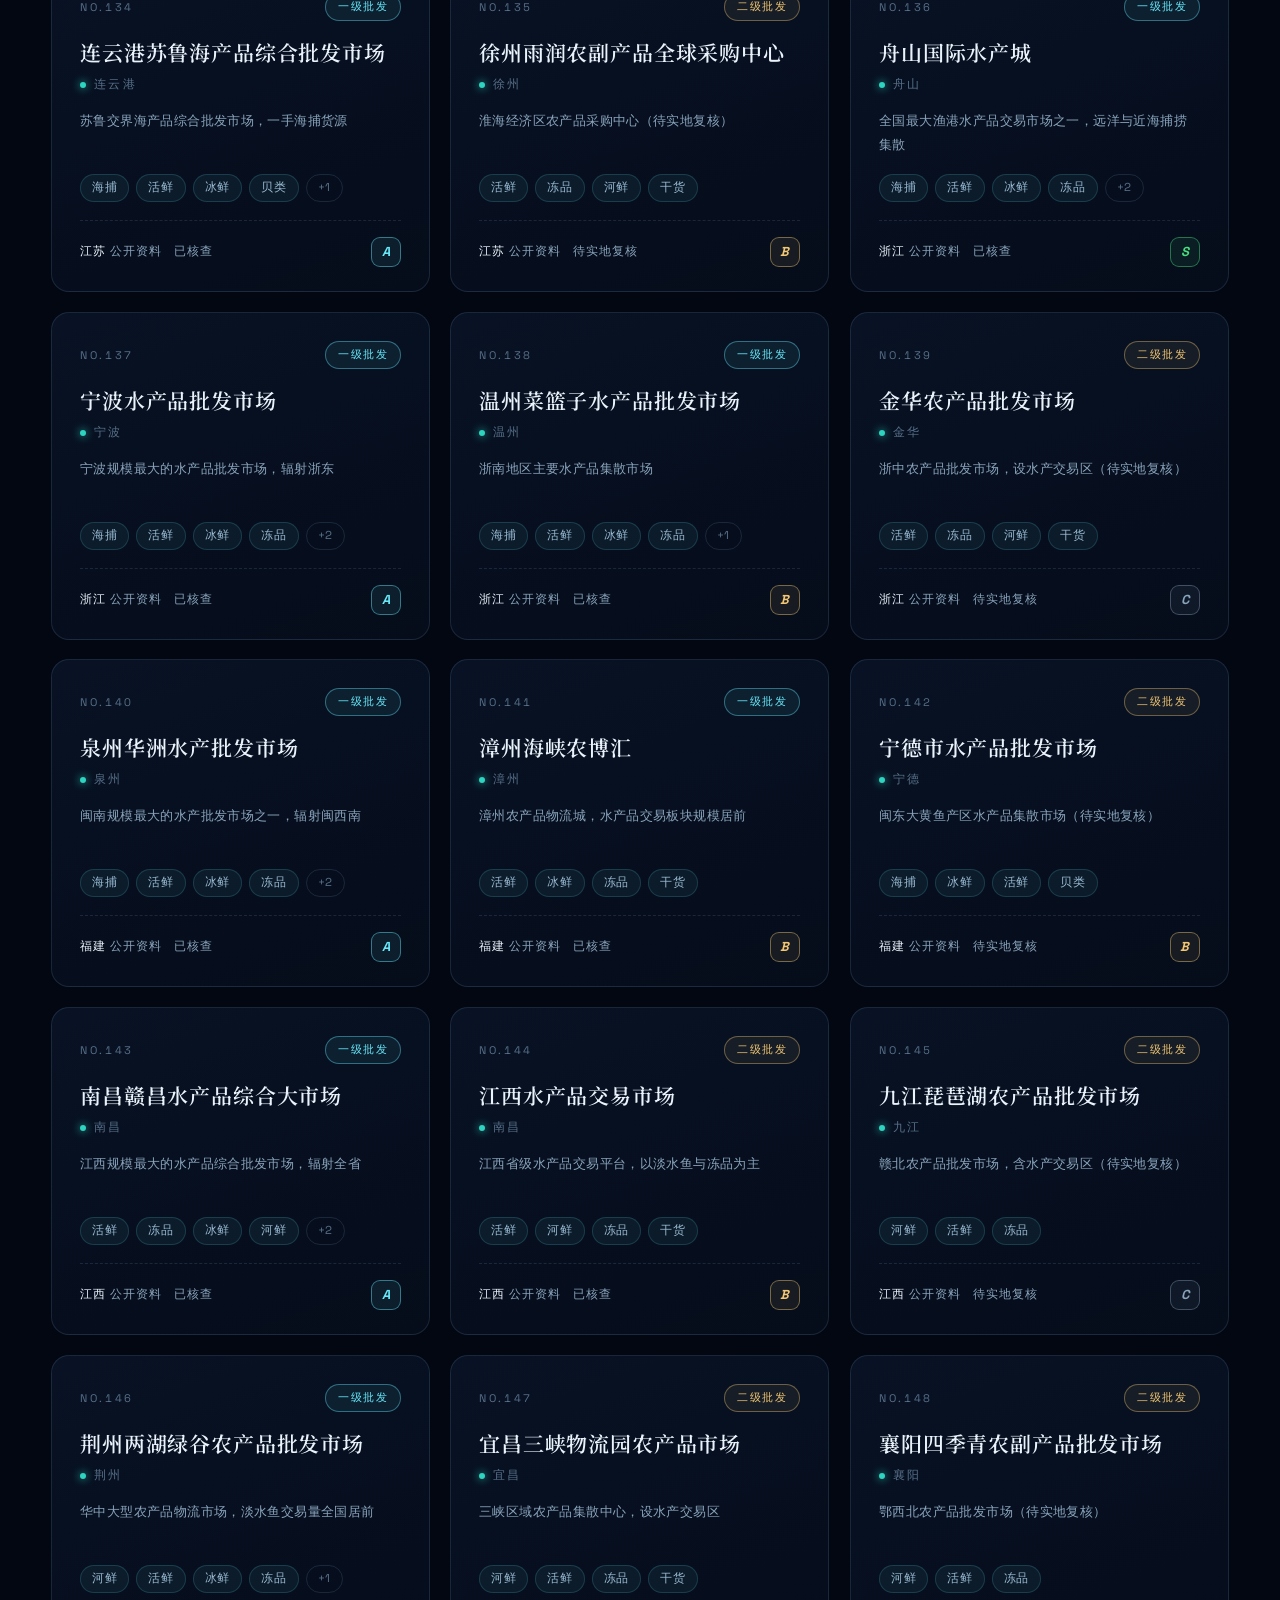
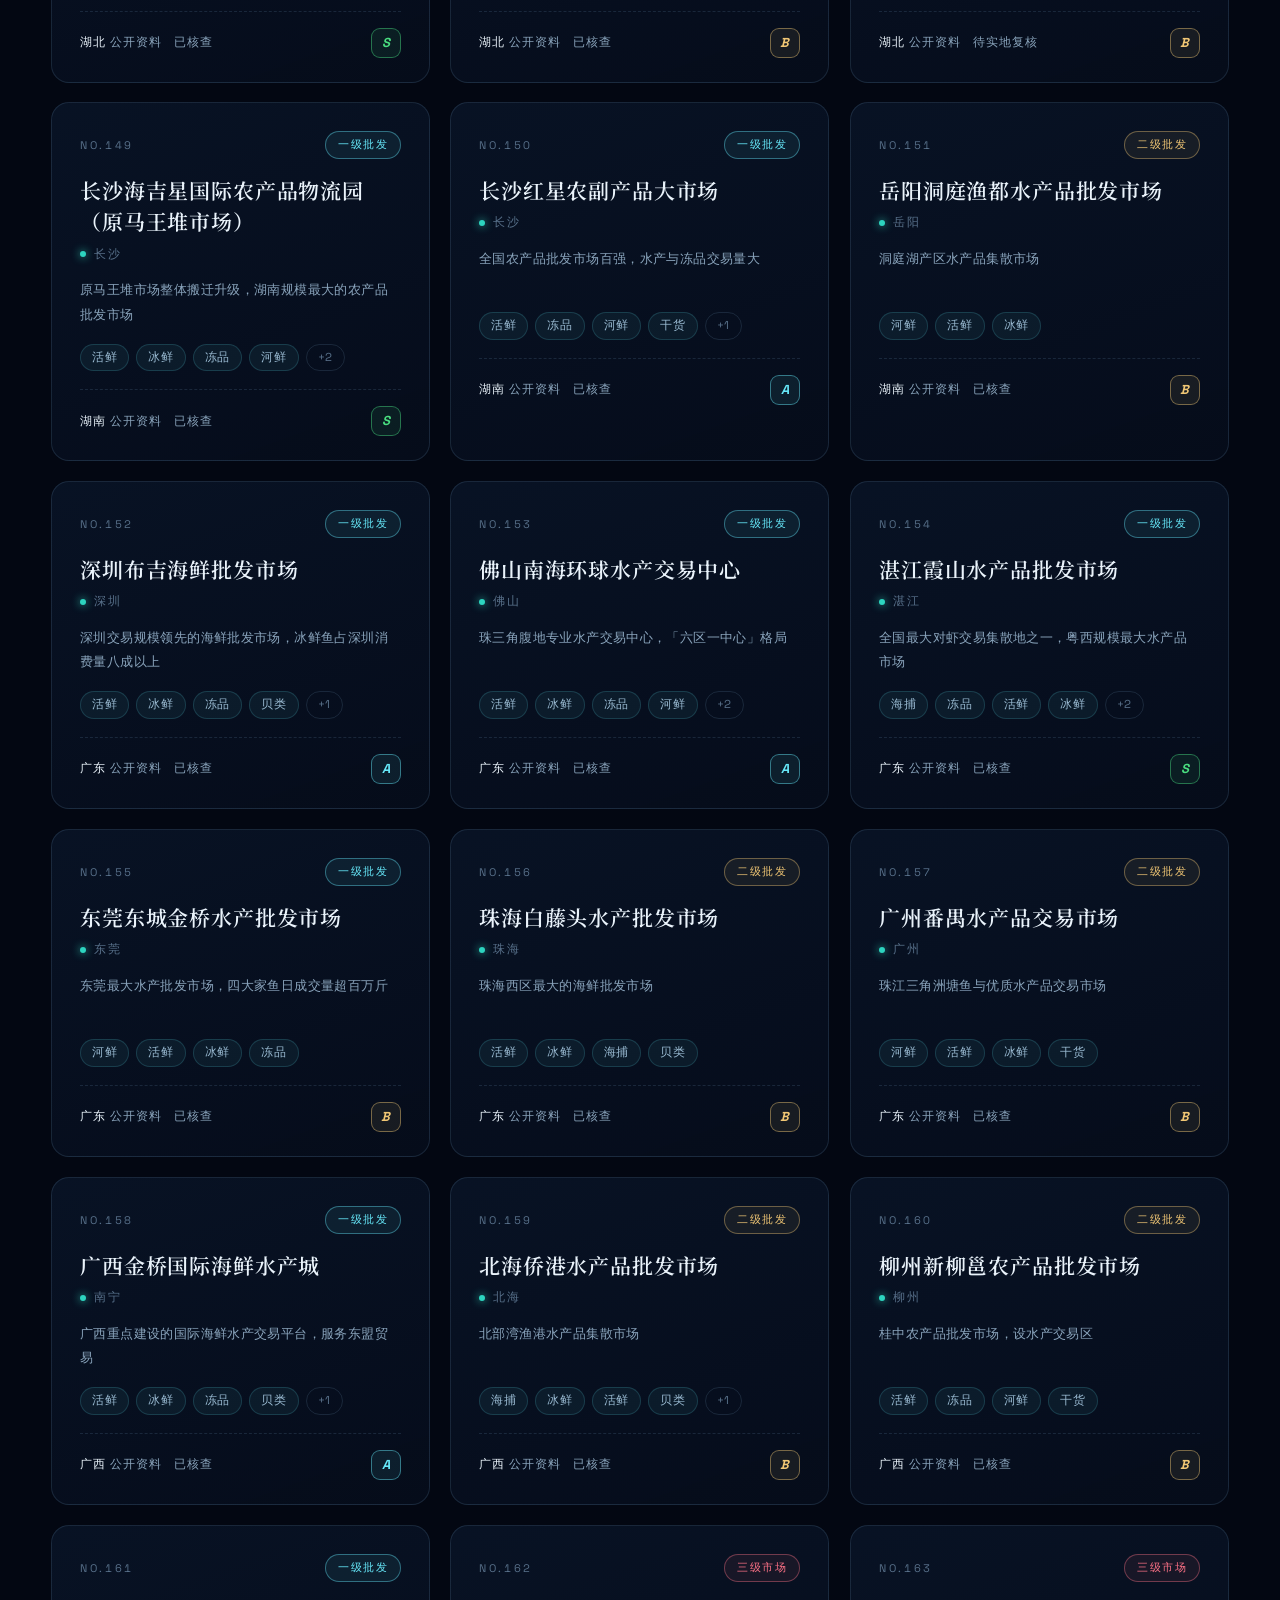
==== commit 89884d5e: "feat: 补充核查25省市73座水产市场，市场总数达103座（双数据源+来源筛选）" ====
--- a/海鲜市场核查-单文件版.html
+++ b/海鲜市场核查-单文件版.html
@@ -240,7 +240,7 @@
 .reveal.in{opacity:1;transform:none}
 
 /* ---------- 总览 KPI ---------- */
-.kpi-grid{display:grid;grid-template-columns:1.6fr 1fr 1fr 1fr;gap:20px;margin-bottom:20px}
+.kpi-grid{display:grid;grid-template-columns:1.45fr 1fr 1fr 1fr 1fr;gap:18px;margin-bottom:20px}
 .kpi{position:relative;border:1px solid var(--line);border-radius:var(--r);padding:30px 30px 26px;overflow:hidden;
   background:linear-gradient(160deg,rgba(12,28,50,.6),rgba(7,16,32,.55));transition:border-color .4s,transform .4s var(--ease),box-shadow .4s}
 .kpi:hover{border-color:rgba(103,232,249,.35);transform:translateY(-4px);box-shadow:0 22px 60px -20px rgba(6,30,52,.9)}
@@ -253,6 +253,8 @@
 .kpi-num.sm b{font-size:clamp(36px,3.6vw,52px)}
 .kpi-num i{font-style:normal;font-size:15px;color:var(--muted);letter-spacing:.2em}
 .kpi p{font-size:13px;color:var(--muted);letter-spacing:.04em}
+.kpi p b{color:var(--text);font-weight:500}
+.sec-sub b{color:var(--text);font-weight:600}
 .kpi-wave{position:absolute;left:0;right:0;bottom:0;width:100%;height:34px;opacity:.5}
 .kpi-wave path{fill:none;stroke:var(--teal);stroke-width:1.4;stroke-dasharray:300;stroke-dashoffset:300;transition:stroke-dashoffset 2.2s var(--ease)}
 .kpi.in .kpi-wave path{stroke-dashoffset:0}
@@ -316,6 +318,7 @@
 .tc-stats b{font-size:40px;font-weight:500;font-variant-numeric:tabular-nums;line-height:1}
 .t1 .tc-stats b{color:var(--t1)}.t2 .tc-stats b{color:var(--t2)}.t3 .tc-stats b{color:var(--t3)}
 .tc-stats span{font-size:12px;color:var(--dim);letter-spacing:.18em}
+.tc-stats span i{font-style:normal}
 .tc-tags{display:flex;flex-wrap:wrap;gap:8px}
 .tc-tags span{font-size:12px;color:var(--muted);border:1px solid var(--line);padding:5px 12px;border-radius:99px;letter-spacing:.08em;transition:.3s}
 .t1 .tc-tags span:hover{border-color:var(--cyan);color:var(--cyan)}
@@ -407,6 +410,8 @@
 .dir-tiers button:hover{color:var(--text);border-color:var(--line-strong)}
 .dir-tiers button.active{color:#04101d;background:linear-gradient(120deg,var(--cyan),var(--teal));border-color:transparent;font-weight:600}
 .dir-tiers button.active em{color:rgba(4,16,29,.6)}
+.dir-tiers.src button.active{background:linear-gradient(120deg,var(--gold),#dda94e)}
+.dir-tiers.src button:not(.active):hover{border-color:rgba(240,198,116,.5);color:var(--gold)}
 .dir-cats{display:flex;gap:10px;flex-wrap:wrap}
 .dir-cats button{font-size:12.5px;letter-spacing:.1em;color:var(--muted);border:1px solid var(--line);
   padding:8px 16px;border-radius:99px;background:rgba(10,24,44,.35);transition:.35s}
@@ -682,10 +687,10 @@
       <a class="btn btn-ghost magnetic" href="#map" data-hover><span>查看全国分布</span></a>
     </div>
     <div class="hero-stats reveal-hero" style="--d:.55s">
-      <div class="hs"><b data-count="30">0</b><span>核查市场</span></div>
-      <div class="hs"><b data-count="26">0</b><span>市场城市</span></div>
-      <div class="hs"><b data-count="197">0</b><span>辐射城市</span></div>
-      <div class="hs"><b data-count="943">0</b><span>规划门店</span></div>
+      <div class="hs"><b data-count="30" data-metric="markets">0</b><span>核查市场</span></div>
+      <div class="hs"><b data-count="26" data-metric="cities">0</b><span>覆盖城市</span></div>
+      <div class="hs"><b data-count="25" data-metric="provs">0</b><span>覆盖省市</span></div>
+      <div class="hs"><b data-count="943" data-metric="plan">0</b><span>规划门店</span></div>
     </div>
   </div>
 
@@ -702,30 +707,35 @@
   <header class="sec-head reveal">
     <p class="sec-kicker"><i></i>01 · GLOBAL OVERVIEW<i></i></p>
     <h2 class="sec-title">一潮之下，<em>三十港</em></h2>
-    <p class="sec-sub">从华南黄沙到东北之滨，核查覆盖 26 城 30 座批发市场，串联 197 个辐射城市的鲜活供应链。</p>
+    <p class="sec-sub">覆盖 <b data-metric-text="provs">25</b> 个省市、<b data-metric-text="cities">43</b> 座城市的水产批发市场，串联 <b data-metric-text="coverage">197</b> 个辐射城市的鲜活供应链。</p>
   </header>
 
   <div class="kpi-grid">
     <article class="kpi kpi-big reveal" style="--d:0s">
-      <span class="kpi-label">市场总数</span>
-      <div class="kpi-num"><b data-count="30">0</b><i>座</i></div>
-      <p>覆盖 26 个城市的一级至三级批发市场</p>
+      <span class="kpi-label">核查市场总数</span>
+      <div class="kpi-num"><b data-count="103" data-metric="markets">0</b><i>座</i></div>
+      <p>台账 <b data-metric-text="ledger">30</b> 座 + 公开资料补充 <b data-metric-text="extra">73</b> 座</p>
       <svg class="kpi-wave" viewBox="0 0 200 40" preserveAspectRatio="none"><path d="M0 20 Q 25 8 50 20 T 100 20 T 150 20 T 200 20" /></svg>
     </article>
     <article class="kpi reveal" style="--d:.08s">
       <span class="kpi-label">一级批发市场</span>
-      <div class="kpi-num sm"><b data-count="25">0</b><i>座</i></div>
+      <div class="kpi-num sm"><b data-count="25" data-metric="tier1">0</b><i>座</i></div>
       <p>承担区域集散的源头市场</p>
     </article>
     <article class="kpi reveal" style="--d:.16s">
-      <span class="kpi-label">规划开店容量</span>
-      <div class="kpi-num sm"><b data-count="943">0</b><i>家</i></div>
-      <p>台账口径 · 与汇总表核对一致</p>
+      <span class="kpi-label">待实地复核</span>
+      <div class="kpi-num sm"><b data-count="16" data-metric="pending">0</b><i>座</i></div>
+      <p>产地型与中小市场 · 建议走访确认</p>
     </article>
     <article class="kpi reveal" style="--d:.24s">
-      <span class="kpi-label">辐射城市总量</span>
-      <div class="kpi-num sm"><b data-count="197">0</b><i>城</i></div>
-      <p>去重后市场覆盖城市数</p>
+      <span class="kpi-label">台账规划开店容量</span>
+      <div class="kpi-num sm"><b data-count="943" data-metric="plan">0</b><i>家</i></div>
+      <p>与汇总表核对一致</p>
+    </article>
+    <article class="kpi reveal" style="--d:.32s">
+      <span class="kpi-label">台账辐射城市</span>
+      <div class="kpi-num sm"><b data-count="197" data-metric="coverage">0</b><i>城</i></div>
+      <p>去重后覆盖城市数</p>
     </article>
   </div>
 
@@ -763,7 +773,7 @@
   <header class="sec-head reveal">
     <p class="sec-kicker"><i></i>02 · TIER SYSTEM<i></i></p>
     <h2 class="sec-title">三级<em>潮位</em></h2>
-    <p class="sec-sub">按集散半径与供应链角色，将 30 座市场划分为三个潮位层级。</p>
+    <p class="sec-sub">按集散半径与供应链角色，将核查市场划分为三个潮位层级；<b data-metric-text="pending">16</b> 座产地型与中小市场待实地复核。</p>
   </header>
   <div class="tier-grid">
     <article class="tier-card t1 reveal" style="--d:0s">
@@ -772,8 +782,8 @@
       <h3>一级批发市场</h3>
       <p class="tc-en">PRIMARY WHOLESALE</p>
       <p class="tc-desc">城市或区域的主导集散中心，货源直达产地与港口，辐射多城甚至跨省供应，是供应链的<b>主潮</b>。</p>
-      <div class="tc-stats"><b data-count="25">0</b><span>座 · 占 83%</span></div>
-      <div class="tc-tags"><span>广州黄沙</span><span>福州海峡</span><span>杭州新农都</span><span>郑州万邦</span></div>
+      <div class="tc-stats"><b data-count="25" data-metric="tier1">0</b><span>座 · 占 <i data-pct="tier1">83</i>%</span></div>
+      <div class="tc-tags"><span>广州黄沙</span><span>大连辽渔</span><span>常州凌家塘</span><span>湛江霞山</span></div>
     </article>
     <article class="tier-card t2 reveal" style="--d:.1s">
       <div class="tc-num">02</div>
@@ -781,8 +791,8 @@
       <h3>二级批发市场</h3>
       <p class="tc-en">SECONDARY / ORIGIN</p>
       <p class="tc-desc">产地收购码头与城市分销节点，承接一级货源向下分拨，或在一手渔港集货，是供应链的<b>支流</b>。</p>
-      <div class="tc-stats"><b data-count="4">0</b><span>座 · 占 13%</span></div>
-      <div class="tc-tags"><span>江门广海</span><span>汕头和平</span><span>成都青石桥</span></div>
+      <div class="tc-stats"><b data-count="4" data-metric="tier2">0</b><span>座 · 占 <i data-pct="tier2">13</i>%</span></div>
+      <div class="tc-tags"><span>珠海白藤头</span><span>三亚崖州渔港</span><span>柳州新柳邕</span></div>
     </article>
     <article class="tier-card t3 reveal" style="--d:.2s">
       <div class="tc-num">03</div>
@@ -790,8 +800,8 @@
       <h3>三级市场</h3>
       <p class="tc-en">RETAIL TERMINAL</p>
       <p class="tc-desc">面向城区终端的零售型市场，直接服务社区居民与餐饮门店，是供应链的<b>细流</b>。</p>
-      <div class="tc-stats"><b data-count="1">0</b><span>座 · 占 3%</span></div>
-      <div class="tc-tags"><span>青岛埠西</span></div>
+      <div class="tc-stats"><b data-count="1" data-metric="tier3">0</b><span>座 · 占 <i data-pct="tier3">3</i>%</span></div>
+      <div class="tc-tags"><span>青岛埠西</span><span>三亚第一市场</span><span>海口东门市场</span></div>
     </article>
   </div>
 </section>
@@ -801,15 +811,15 @@
   <header class="sec-head reveal">
     <p class="sec-kicker"><i></i>03 · NATIONAL GRID<i></i></p>
     <h2 class="sec-title">潮汐<em>版图</em></h2>
-    <p class="sec-sub">悬停光点查看市场与其辐射省份；点击进入完整核查档案。</p>
+    <p class="sec-sub">悬停光点查看市场与其辐射省份；点击进入完整核查档案。台账市场高亮其覆盖省份，补充核查市场高亮所在省份。</p>
   </header>
 
   <div class="map-toolbar reveal">
     <div class="map-filters" id="map-filters" role="tablist" aria-label="按级别筛选">
-      <button class="mf active" data-tier="0">全部 <em>30</em></button>
-      <button class="mf" data-tier="1"><i class="dot d1"></i>一级 <em>25</em></button>
-      <button class="mf" data-tier="2"><i class="dot d2"></i>二级 <em>4</em></button>
-      <button class="mf" data-tier="3"><i class="dot d3"></i>三级 <em>1</em></button>
+      <button class="mf active" data-tier="0">全部 <em data-metric="markets">103</em></button>
+      <button class="mf" data-tier="1"><i class="dot d1"></i>一级 <em data-metric="tier1">70</em></button>
+      <button class="mf" data-tier="2"><i class="dot d2"></i>二级 <em data-metric="tier2">30</em></button>
+      <button class="mf" data-tier="3"><i class="dot d3"></i>三级 <em data-metric="tier3">3</em></button>
     </div>
     <div class="map-legend">
       <span><i class="pulse p1"></i>一级 · 主潮</span>
@@ -831,7 +841,7 @@
   <header class="sec-head reveal">
     <p class="sec-kicker"><i></i>04 · MARKET DIRECTORY<i></i></p>
     <h2 class="sec-title">三十港<em>名录</em></h2>
-    <p class="sec-sub">搜索、按城市 / 级别 / 品类筛选，点击任一市场展开完整核查档案。</p>
+    <p class="sec-sub">搜索、按城市 / 级别 / 品类 / 数据来源筛选，点击任一市场展开完整核查档案。</p>
   </header>
 
   <div class="dir-controls reveal">
@@ -851,9 +861,15 @@
   </div>
   <div class="dir-tiers reveal" id="dir-tier-filters">
     <button class="active" data-tier="0">全部级别</button>
-    <button data-tier="1">一级 <em>25</em></button>
-    <button data-tier="2">二级 <em>4</em></button>
-    <button data-tier="3">三级 <em>1</em></button>
+    <button data-tier="1">一级 <em data-metric="tier1">70</em></button>
+    <button data-tier="2">二级 <em data-metric="tier2">30</em></button>
+    <button data-tier="3">三级 <em data-metric="tier3">3</em></button>
+  </div>
+  <div class="dir-tiers src reveal" id="dir-source-filters">
+    <button class="active" data-src="">全部来源 <em data-metric="markets">103</em></button>
+    <button data-src="ledger">台账市场 <em data-metric="ledger">30</em></button>
+    <button data-src="research">补充核查 <em data-metric="extra">73</em></button>
+    <button data-src="pending">待实地复核 <em data-metric="pending">16</em></button>
   </div>
   <div class="dir-cats reveal" id="dir-cat-filters" aria-label="按品类筛选"></div>
 
@@ -878,7 +894,7 @@
     <article class="method-card reveal" style="--d:.1s">
       <span class="m-ico">◉</span>
       <h3>公开资料核查层</h3>
-      <p>市场级别、供应品类与规模数据来自政府公开信息、行业协会与权威媒体报道，逐条标注出处。</p>
+      <p>覆盖 25 个省市的主要批发市场：级别、供应品类与规模数据来自政府公开信息、行业协会与权威媒体报道，逐条标注出处与置信度（高 / 中 / 低）。</p>
       <em>置信度 · 中—高</em>
     </article>
     <article class="method-card reveal" style="--d:.2s">
@@ -901,6 +917,15 @@
       <li><a href="https://nyncw.sh.gov.cn/mtbd/20180705/0009-23849.html" target="_blank" rel="noopener">上海市农委 · 上海水产市场布局</a></li>
       <li><a href="https://www.sina.cn/news/article/comos_nisinhk7818754.html" target="_blank" rel="noopener">公开资料 · 石家庄四大海鲜市场对比</a></li>
       <li><a href="http://static.nfapp.southcn.com/content/201706/11/c475559.html" target="_blank" rel="noopener">南方+ · 广东知名水产批发市场盘点</a></li>
+      <li><a href="https://www.maigoo.com/top/437723.html" target="_blank" rel="noopener">买购网 · 天津十大海鲜批发市场（2026）</a></li>
+      <li><a href="https://www.maigoo.com/top/3DMNOTQ1.html" target="_blank" rel="noopener">买购网 · 安徽十大海鲜批发市场</a></li>
+      <li><a href="https://www.maigoo.com/top/4DMNNzU1.html" target="_blank" rel="noopener">买购网 · 湖南十大水产批发市场</a></li>
+      <li><a href="https://www.lfg.com.cn/Product/Content.aspx?ProductId=314" target="_blank" rel="noopener">辽渔集团 · 大连辽渔国际水产品市场</a></li>
+      <li><a href="https://m.gmw.cn/2025-02/28/content_37876144.htm" target="_blank" rel="noopener">光明网 · 舟山国际水产城</a></li>
+      <li><a href="https://moment.rednet.cn/content/646856/68/14572721.html" target="_blank" rel="noopener">红网 · 长沙 4 家市场入榜全国农产品批发市场行业榜</a></li>
+      <li><a href="https://www.my399.com/2026/05-11/q19yj4x1.html" target="_blank" rel="noopener">哈尔滨新闻网 · 先锋农批市场二期海鲜冻品交易区</a></li>
+      <li><a href="https://www.moa.gov.cn/xw/qg/201409/t20140930_4070471.htm" target="_blank" rel="noopener">农业农村部 · 大连冰鲜贝类交易大厅开张</a></li>
+      <li><a href="https://www.sina.cn/gc/article/nitqkpm2267388.html" target="_blank" rel="noopener">公开资料 · 大连三大海鲜市场实测对比</a></li>
     </ul>
   </div>
 </section>
@@ -2955,6 +2980,3331 @@
  }
 ],
 CITY2PROV: {"北京市": "北京市", "天津市": "天津市", "上海市": "上海市", "重庆市": "重庆市", "石家庄市": "河北省", "唐山市": "河北省", "秦皇岛市": "河北省", "邯郸市": "河北省", "邢台市": "河北省", "保定市": "河北省", "张家口市": "河北省", "承德市": "河北省", "沧州市": "河北省", "廊坊市": "河北省", "衡水市": "河北省", "太原市": "山西省", "大同市": "山西省", "阳泉市": "山西省", "长治市": "山西省", "晋城市": "山西省", "朔州市": "山西省", "晋中市": "山西省", "运城市": "山西省", "忻州市": "山西省", "临汾市": "山西省", "吕梁市": "山西省", "南京市": "江苏省", "无锡市": "江苏省", "徐州市": "江苏省", "常州市": "江苏省", "苏州市": "江苏省", "南通市": "江苏省", "连云港市": "江苏省", "淮安市": "江苏省", "盐城市": "江苏省", "扬州市": "江苏省", "镇江市": "江苏省", "泰州市": "江苏省", "宿迁市": "江苏省", "杭州市": "浙江省", "宁波市": "浙江省", "温州市": "浙江省", "嘉兴市": "浙江省", "湖州市": "浙江省", "绍兴市": "浙江省", "金华市": "浙江省", "衢州市": "浙江省", "舟山市": "浙江省", "台州市": "浙江省", "丽水市": "浙江省", "合肥市": "安徽省", "芜湖市": "安徽省", "蚌埠市": "安徽省", "淮南市": "安徽省", "马鞍山市": "安徽省", "淮北市": "安徽省", "铜陵市": "安徽省", "安庆市": "安徽省", "黄山市": "安徽省", "滁州市": "安徽省", "阜阳市": "安徽省", "宿州市": "安徽省", "六安市": "安徽省", "亳州市": "安徽省", "池州市": "安徽省", "宣城市": "安徽省", "福州市": "福建省", "厦门市": "福建省", "莆田市": "福建省", "三明市": "福建省", "泉州市": "福建省", "漳州市": "福建省", "南平市": "福建省", "龙岩市": "福建省", "宁德市": "福建省", "南昌市": "江西省", "景德镇市": "江西省", "萍乡市": "江西省", "九江市": "江西省", "新余市": "江西省", "鹰潭市": "江西省", "赣州市": "江西省", "吉安市": "江西省", "宜春市": "江西省", "抚州市": "江西省", "上饶市": "江西省", "济南市": "山东省", "青岛市": "山东省", "淄博市": "山东省", "枣庄市": "山东省", "东营市": "山东省", "烟台市": "山东省", "潍坊市": "山东省", "济宁市": "山东省", "泰安市": "山东省", "威海市": "山东省", "日照市": "山东省", "临沂市": "山东省", "德州市": "山东省", "聊城市": "山东省", "滨州市": "山东省", "菏泽市": "山东省", "郑州市": "河南省", "开封市": "河南省", "洛阳市": "河南省", "平顶山市": "河南省", "安阳市": "河南省", "鹤壁市": "河南省", "新乡市": "河南省", "焦作市": "河南省", "濮阳市": "河南省", "许昌市": "河南省", "漯河市": "河南省", "三门峡市": "河南省", "南阳市": "河南省", "商丘市": "河南省", "信阳市": "河南省", "周口市": "河南省", "驻马店市": "河南省", "济源市": "河南省", "武汉市": "湖北省", "黄石市": "湖北省", "十堰市": "湖北省", "宜昌市": "湖北省", "襄阳市": "湖北省", "鄂州市": "湖北省", "荆门市": "湖北省", "孝感市": "湖北省", "荆州市": "湖北省", "黄冈市": "湖北省", "咸宁市": "湖北省", "随州市": "湖北省", "恩施土家族苗族自治州": "湖北省", "仙桃市": "湖北省", "潜江市": "湖北省", "天门市": "湖北省", "长沙市": "湖南省", "株洲市": "湖南省", "湘潭市": "湖南省", "衡阳市": "湖南省", "邵阳市": "湖南省", "岳阳市": "湖南省", "常德市": "湖南省", "张家界市": "湖南省", "益阳市": "湖南省", "郴州市": "湖南省", "永州市": "湖南省", "怀化市": "湖南省", "娄底市": "湖南省", "湘西土家族苗族自治州": "湖南省", "广州市": "广东省", "深圳市": "广东省", "珠海市": "广东省", "汕头市": "广东省", "佛山市": "广东省", "韶关市": "广东省", "湛江市": "广东省", "肇庆市": "广东省", "江门市": "广东省", "茂名市": "广东省", "惠州市": "广东省", "梅州市": "广东省", "汕尾市": "广东省", "河源市": "广东省", "阳江市": "广东省", "清远市": "广东省", "东莞市": "广东省", "中山市": "广东省", "潮州市": "广东省", "揭阳市": "广东省", "云浮市": "广东省", "南宁市": "广西壮族自治区", "柳州市": "广西壮族自治区", "桂林市": "广西壮族自治区", "梧州市": "广西壮族自治区", "北海市": "广西壮族自治区", "防城港市": "广西壮族自治区", "钦州市": "广西壮族自治区", "贵港市": "广西壮族自治区", "玉林市": "广西壮族自治区", "百色市": "广西壮族自治区", "贺州市": "广西壮族自治区", "河池市": "广西壮族自治区", "来宾市": "广西壮族自治区", "崇左市": "广西壮族自治区", "成都市": "四川省", "自贡市": "四川省", "攀枝花市": "四川省", "泸州市": "四川省", "德阳市": "四川省", "绵阳市": "四川省", "广元市": "四川省", "遂宁市": "四川省", "内江市": "四川省", "乐山市": "四川省", "南充市": "四川省", "眉山市": "四川省", "宜宾市": "四川省", "广安市": "四川省", "达州市": "四川省", "雅安市": "四川省", "巴中市": "四川省", "资阳市": "四川省", "阿坝藏族羌族自治州": "四川省", "甘孜藏族自治州": "四川省", "凉山彝族自治州": "四川省", "贵阳市": "贵州省", "六盘水市": "贵州省", "遵义市": "贵州省", "安顺市": "贵州省", "毕节市": "贵州省", "铜仁市": "贵州省", "黔西南布依族苗族自治州": "贵州省", "黔东南苗族侗族自治州": "贵州省", "黔南布依族苗族自治州": "贵州省", "昆明市": "云南省", "曲靖市": "云南省", "玉溪市": "云南省", "保山市": "云南省", "昭通市": "云南省", "丽江市": "云南省", "普洱市": "云南省", "临沧市": "云南省", "楚雄彝族自治州": "云南省", "红河哈尼族彝族自治州": "云南省", "文山壮族苗族自治州": "云南省", "西双版纳傣族自治州": "云南省", "大理白族自治州": "云南省", "德宏傣族景颇族自治州": "云南省", "怒江傈僳族自治州": "云南省", "迪庆藏族自治州": "云南省", "西安市": "陕西省", "铜川市": "陕西省", "宝鸡市": "陕西省", "咸阳市": "陕西省", "渭南市": "陕西省", "延安市": "陕西省", "汉中市": "陕西省", "榆林市": "陕西省", "安康市": "陕西省", "商洛市": "陕西省", "兰州市": "甘肃省", "嘉峪关市": "甘肃省", "金昌市": "甘肃省", "白银市": "甘肃省", "天水市": "甘肃省", "武威市": "甘肃省", "张掖市": "甘肃省", "平凉市": "甘肃省", "酒泉市": "甘肃省", "庆阳市": "甘肃省", "定西市": "甘肃省", "陇南市": "甘肃省", "临夏回族自治州": "甘肃省", "甘南藏族自治州": "甘肃省"}
+};
+
+</script>
+<script>
+/* 自动生成：build_extra.py · 25 省市主要水产批发市场公开资料补充核查（含置信度） */
+window.EXTRA_AUDIT = {
+  sourceNote: '公开资料补充核查（政府公开信息 / 行业协会 / 权威媒体 / 平台榜单）',
+  markets: [
+ {
+  "id": 101,
+  "city": "北京",
+  "provShort": "北京",
+  "prov": "北京市",
+  "name": "北京盛华宏林批发市场",
+  "regName": "北京盛华宏林批发市场",
+  "nameNote": null,
+  "address": "北京市朝阳区十八里店乡",
+  "lng": 116.479,
+  "lat": 39.842,
+  "coverage": [],
+  "provinces": [
+   "北京市"
+  ],
+  "plan": null,
+  "source": "research",
+  "tier": 1,
+  "tierLabel": "一级批发市场",
+  "scale": "北京城南大型农产品批发市场，水产品交易区规模居前，辐射京津冀",
+  "cats": [
+   "活鲜",
+   "冰鲜",
+   "冻品",
+   "干货",
+   "贝类",
+   "进口海鲜"
+  ],
+  "status": "已核查·公开资料",
+  "figures": [
+   {
+    "label": "市场定位",
+    "value": "北京城南大型农产品批发市场",
+    "source": "公开资料",
+    "conf": "中"
+   },
+   {
+    "label": "坐标精度",
+    "value": "城市级（估算）",
+    "source": "坐标库",
+    "conf": "中"
+   }
+  ],
+  "grade": "A",
+  "conclusion": "北京市·北京·北京盛华宏林批发市场为一级批发市场，主营活鲜、冰鲜、冻品、干货；结论来自公开资料核查（置信度中）；定位：北京城南大型农产品批发市场，水产品交易区规模居前，辐射京津冀。",
+  "coordPrecision": "city"
+ },
+ {
+  "id": 102,
+  "city": "北京",
+  "provShort": "北京",
+  "prov": "北京市",
+  "name": "北京新发地农产品批发市场（水产区）",
+  "regName": "北京新发地农产品批发市场（水产区）",
+  "nameNote": null,
+  "address": "北京市丰台区新发地",
+  "lng": 116.342,
+  "lat": 39.813,
+  "coverage": [],
+  "provinces": [
+   "北京市"
+  ],
+  "plan": null,
+  "source": "research",
+  "tier": 1,
+  "tierLabel": "一级批发市场",
+  "scale": "全国最大农产品批发市场之一，水产与冻品交易量大",
+  "cats": [
+   "活鲜",
+   "冻品",
+   "冰鲜",
+   "干货"
+  ],
+  "status": "已核查·公开资料",
+  "figures": [
+   {
+    "label": "市场定位",
+    "value": "全国最大农产品批发市场之一",
+    "source": "公开资料",
+    "conf": "中"
+   },
+   {
+    "label": "坐标精度",
+    "value": "城市级（估算）",
+    "source": "坐标库",
+    "conf": "中"
+   }
+  ],
+  "grade": "A",
+  "conclusion": "北京市·北京·北京新发地农产品批发市场（水产区）为一级批发市场，主营活鲜、冻品、冰鲜、干货；结论来自公开资料核查（置信度中）；定位：全国最大农产品批发市场之一，水产与冻品交易量大。",
+  "coordPrecision": "city"
+ },
+ {
+  "id": 103,
+  "city": "北京",
+  "provShort": "北京",
+  "prov": "北京市",
+  "name": "北京西南郊肉类水产品批发市场",
+  "regName": "北京西南郊肉类水产品批发市场",
+  "nameNote": null,
+  "address": "北京市丰台区南苑路",
+  "lng": 116.386,
+  "lat": 39.836,
+  "coverage": [],
+  "provinces": [
+   "北京市"
+  ],
+  "plan": null,
+  "source": "research",
+  "tier": 2,
+  "tierLabel": "二级批发市场",
+  "scale": "以冻品肉类与水产品为主的批发市场",
+  "cats": [
+   "冻品",
+   "冰鲜",
+   "干货"
+  ],
+  "status": "已核查·公开资料",
+  "figures": [
+   {
+    "label": "市场定位",
+    "value": "以冻品肉类与水产品为主的批发市场",
+    "source": "公开资料",
+    "conf": "中"
+   },
+   {
+    "label": "坐标精度",
+    "value": "城市级（估算）",
+    "source": "坐标库",
+    "conf": "中"
+   }
+  ],
+  "grade": "B",
+  "conclusion": "北京市·北京·北京西南郊肉类水产品批发市场为二级批发市场，主营冻品、冰鲜、干货；结论来自公开资料核查（置信度中）；定位：以冻品肉类与水产品为主的批发市场。",
+  "coordPrecision": "city"
+ },
+ {
+  "id": 104,
+  "city": "天津",
+  "provShort": "天津",
+  "prov": "天津市",
+  "name": "天津金钟农产品批发市场",
+  "regName": "天津金钟农产品批发市场",
+  "nameNote": null,
+  "address": "天津市东丽区大江路与赵沽里大街交口",
+  "lng": 117.3,
+  "lat": 39.16,
+  "coverage": [],
+  "provinces": [
+   "天津市"
+  ],
+  "plan": null,
+  "source": "research",
+  "tier": 1,
+  "tierLabel": "一级批发市场",
+  "scale": "以冷冻水产品批发为主，日均物流量约 9500 吨（公开资料）",
+  "cats": [
+   "冻品",
+   "活鲜",
+   "冰鲜",
+   "干货"
+  ],
+  "status": "已核查·公开资料",
+  "figures": [
+   {
+    "label": "市场定位",
+    "value": "以冷冻水产品批发为主",
+    "source": "公开资料",
+    "conf": "高"
+   },
+   {
+    "label": "坐标精度",
+    "value": "城市级（估算）",
+    "source": "坐标库",
+    "conf": "中"
+   }
+  ],
+  "grade": "A",
+  "conclusion": "天津市·天津·天津金钟农产品批发市场为一级批发市场，主营冻品、活鲜、冰鲜、干货；结论来自公开资料核查（置信度高）；定位：以冷冻水产品批发为主，日均物流量约 9500 吨（公开资料）。",
+  "coordPrecision": "city"
+ },
+ {
+  "id": 105,
+  "city": "天津",
+  "provShort": "天津",
+  "prov": "天津市",
+  "name": "天津市红旗农贸综合批发市场",
+  "regName": "天津市红旗农贸综合批发市场",
+  "nameNote": null,
+  "address": "天津市西青区迎水道延长线",
+  "lng": 117.11,
+  "lat": 39.09,
+  "coverage": [],
+  "provinces": [
+   "天津市"
+  ],
+  "plan": null,
+  "source": "research",
+  "tier": 1,
+  "tierLabel": "一级批发市场",
+  "scale": "占地 33 万平方米的大型农贸综合市场，设水产专区",
+  "cats": [
+   "活鲜",
+   "冻品",
+   "冰鲜",
+   "干货",
+   "贝类"
+  ],
+  "status": "已核查·公开资料",
+  "figures": [
+   {
+    "label": "市场定位",
+    "value": "占地 33 万平方米的大型农贸综合市场",
+    "source": "公开资料",
+    "conf": "高"
+   },
+   {
+    "label": "坐标精度",
+    "value": "城市级（估算）",
+    "source": "坐标库",
+    "conf": "中"
+   }
+  ],
+  "grade": "A",
+  "conclusion": "天津市·天津·天津市红旗农贸综合批发市场为一级批发市场，主营活鲜、冻品、冰鲜、干货；结论来自公开资料核查（置信度高）；定位：占地 33 万平方米的大型农贸综合市场，设水产专区。",
+  "coordPrecision": "city"
+ },
+ {
+  "id": 106,
+  "city": "天津",
+  "provShort": "天津",
+  "prov": "天津市",
+  "name": "天津韩家墅海吉星农产品批发市场",
+  "regName": "天津韩家墅海吉星农产品批发市场",
+  "nameNote": null,
+  "address": "天津市北辰区外环西路与北辰西道交口",
+  "lng": 117.14,
+  "lat": 39.22,
+  "coverage": [],
+  "provinces": [
+   "天津市"
+  ],
+  "plan": null,
+  "source": "research",
+  "tier": 1,
+  "tierLabel": "一级批发市场",
+  "scale": "深圳农产品旗下，占地约 950 亩，经营水产等品类",
+  "cats": [
+   "活鲜",
+   "冰鲜",
+   "冻品",
+   "干货"
+  ],
+  "status": "已核查·公开资料",
+  "figures": [
+   {
+    "label": "市场定位",
+    "value": "深圳农产品旗下",
+    "source": "公开资料",
+    "conf": "高"
+   },
+   {
+    "label": "坐标精度",
+    "value": "城市级（估算）",
+    "source": "坐标库",
+    "conf": "中"
+   }
+  ],
+  "grade": "A",
+  "conclusion": "天津市·天津·天津韩家墅海吉星农产品批发市场为一级批发市场，主营活鲜、冰鲜、冻品、干货；结论来自公开资料核查（置信度高）；定位：深圳农产品旗下，占地约 950 亩，经营水产等品类。",
+  "coordPrecision": "city"
+ },
+ {
+  "id": 107,
+  "city": "天津",
+  "provShort": "天津",
+  "prov": "天津市",
+  "name": "天津中心渔港国家骨干冷链物流基地",
+  "regName": "天津中心渔港国家骨干冷链物流基地",
+  "nameNote": null,
+  "address": "天津市滨海新区中心渔港",
+  "lng": 117.75,
+  "lat": 39.2,
+  "coverage": [],
+  "provinces": [
+   "天津市"
+  ],
+  "plan": null,
+  "source": "research",
+  "tier": 1,
+  "tierLabel": "一级批发市场",
+  "scale": "总占地 3087 亩、冷库 93.8 万立方米，北方冷链集散枢纽",
+  "cats": [
+   "冻品",
+   "冰鲜",
+   "进口海鲜",
+   "加工品"
+  ],
+  "status": "已核查·公开资料",
+  "figures": [
+   {
+    "label": "市场定位",
+    "value": "总占地 3087 亩、冷库 93.8 万立方米",
+    "source": "公开资料",
+    "conf": "中"
+   },
+   {
+    "label": "坐标精度",
+    "value": "城市级（估算）",
+    "source": "坐标库",
+    "conf": "中"
+   }
+  ],
+  "grade": "S",
+  "conclusion": "天津市·天津·天津中心渔港国家骨干冷链物流基地为一级批发市场，主营冻品、冰鲜、进口海鲜、加工品；结论来自公开资料核查（置信度中）；定位：总占地 3087 亩、冷库 93.8 万立方米，北方冷链集散枢纽。",
+  "coordPrecision": "city"
+ },
+ {
+  "id": 108,
+  "city": "天津",
+  "provShort": "天津",
+  "prov": "天津市",
+  "name": "天津鑫汇洋水产肉类冻品批发市场",
+  "regName": "天津鑫汇洋水产肉类冻品批发市场",
+  "nameNote": null,
+  "address": "天津市东丽区大毕庄",
+  "lng": 117.26,
+  "lat": 39.19,
+  "coverage": [],
+  "provinces": [
+   "天津市"
+  ],
+  "plan": null,
+  "source": "research",
+  "tier": 2,
+  "tierLabel": "二级批发市场",
+  "scale": "水产肉类冻品专业市场，交易大厅约 1.5 万平方米",
+  "cats": [
+   "冻品",
+   "冰鲜",
+   "贝类"
+  ],
+  "status": "已核查·公开资料",
+  "figures": [
+   {
+    "label": "市场定位",
+    "value": "水产肉类冻品专业市场",
+    "source": "公开资料",
+    "conf": "中"
+   },
+   {
+    "label": "坐标精度",
+    "value": "城市级（估算）",
+    "source": "坐标库",
+    "conf": "中"
+   }
+  ],
+  "grade": "B",
+  "conclusion": "天津市·天津·天津鑫汇洋水产肉类冻品批发市场为二级批发市场，主营冻品、冰鲜、贝类；结论来自公开资料核查（置信度中）；定位：水产肉类冻品专业市场，交易大厅约 1.5 万平方米。",
+  "coordPrecision": "city"
+ },
+ {
+  "id": 109,
+  "city": "唐山",
+  "provShort": "河北",
+  "prov": "河北省",
+  "name": "唐山荷花坑农副产品批发市场",
+  "regName": "唐山荷花坑农副产品批发市场",
+  "nameNote": null,
+  "address": "唐山市路南区荷花坑",
+  "lng": 118.17,
+  "lat": 39.62,
+  "coverage": [],
+  "provinces": [
+   "河北省"
+  ],
+  "plan": null,
+  "source": "research",
+  "tier": 1,
+  "tierLabel": "一级批发市场",
+  "scale": "唐山最大农副产品批发市场，水产交易区服务冀东",
+  "cats": [
+   "活鲜",
+   "冻品",
+   "冰鲜",
+   "河鲜",
+   "干货"
+  ],
+  "status": "已核查·公开资料",
+  "figures": [
+   {
+    "label": "市场定位",
+    "value": "唐山最大农副产品批发市场",
+    "source": "公开资料",
+    "conf": "中"
+   },
+   {
+    "label": "坐标精度",
+    "value": "城市级（估算）",
+    "source": "坐标库",
+    "conf": "中"
+   }
+  ],
+  "grade": "B",
+  "conclusion": "河北·唐山·唐山荷花坑农副产品批发市场为一级批发市场，主营活鲜、冻品、冰鲜、河鲜；结论来自公开资料核查（置信度中）；定位：唐山最大农副产品批发市场，水产交易区服务冀东。",
+  "coordPrecision": "city"
+ },
+ {
+  "id": 110,
+  "city": "秦皇岛",
+  "provShort": "河北",
+  "prov": "河北省",
+  "name": "秦皇岛海阳农副产品批发市场",
+  "regName": "秦皇岛海阳农副产品批发市场",
+  "nameNote": null,
+  "address": "秦皇岛市海港区海阳路",
+  "lng": 119.58,
+  "lat": 39.95,
+  "coverage": [],
+  "provinces": [
+   "河北省"
+  ],
+  "plan": null,
+  "source": "research",
+  "tier": 1,
+  "tierLabel": "一级批发市场",
+  "scale": "冀东沿海地区主要水产与农产品集散市场",
+  "cats": [
+   "活鲜",
+   "冰鲜",
+   "海捕",
+   "贝类"
+  ],
+  "status": "已核查·公开资料",
+  "figures": [
+   {
+    "label": "市场定位",
+    "value": "冀东沿海地区主要水产与农产品集散市场",
+    "source": "公开资料",
+    "conf": "中"
+   },
+   {
+    "label": "坐标精度",
+    "value": "城市级（估算）",
+    "source": "坐标库",
+    "conf": "中"
+   }
+  ],
+  "grade": "B",
+  "conclusion": "河北·秦皇岛·秦皇岛海阳农副产品批发市场为一级批发市场，主营活鲜、冰鲜、海捕、贝类；结论来自公开资料核查（置信度中）；定位：冀东沿海地区主要水产与农产品集散市场。",
+  "coordPrecision": "city"
+ },
+ {
+  "id": 111,
+  "city": "遵化",
+  "provShort": "河北",
+  "prov": "河北省",
+  "name": "遵化京东农产品智慧物流园",
+  "regName": "遵化京东农产品智慧物流园",
+  "nameNote": null,
+  "address": "唐山市遵化市",
+  "lng": 117.96,
+  "lat": 40.19,
+  "coverage": [],
+  "provinces": [
+   "河北省"
+  ],
+  "plan": null,
+  "source": "research",
+  "tier": 2,
+  "tierLabel": "二级批发市场",
+  "scale": "中国供销农产品体系物流园，含水产交易区（待实地复核）",
+  "cats": [
+   "冻品",
+   "干货",
+   "活鲜"
+  ],
+  "status": "待实地复核",
+  "figures": [
+   {
+    "label": "市场定位",
+    "value": "中国供销农产品体系物流园",
+    "source": "公开资料",
+    "conf": "低"
+   },
+   {
+    "label": "坐标精度",
+    "value": "城市级（估算）",
+    "source": "坐标库",
+    "conf": "中"
+   }
+  ],
+  "grade": "C",
+  "conclusion": "河北·遵化·遵化京东农产品智慧物流园为二级批发市场，主营冻品、干货、活鲜；结论来自公开资料核查（置信度低），建议实地复核交易时间与商户结构。",
+  "coordPrecision": "city"
+ },
+ {
+  "id": 112,
+  "city": "太原",
+  "provShort": "山西",
+  "prov": "山西省",
+  "name": "太原新五龙口海鲜市场",
+  "regName": "太原新五龙口海鲜市场",
+  "nameNote": null,
+  "address": "太原市杏花岭区五龙口",
+  "lng": 112.58,
+  "lat": 37.87,
+  "coverage": [],
+  "provinces": [
+   "山西省"
+  ],
+  "plan": null,
+  "source": "research",
+  "tier": 1,
+  "tierLabel": "一级批发市场",
+  "scale": "太原规模最大的海鲜批发市场，辐射晋中城市群",
+  "cats": [
+   "活鲜",
+   "冰鲜",
+   "冻品",
+   "贝类",
+   "干货"
+  ],
+  "status": "已核查·公开资料",
+  "figures": [
+   {
+    "label": "市场定位",
+    "value": "太原规模最大的海鲜批发市场",
+    "source": "公开资料",
+    "conf": "高"
+   },
+   {
+    "label": "坐标精度",
+    "value": "城市级（估算）",
+    "source": "坐标库",
+    "conf": "中"
+   }
+  ],
+  "grade": "A",
+  "conclusion": "山西·太原·太原新五龙口海鲜市场为一级批发市场，主营活鲜、冰鲜、冻品、贝类；结论来自公开资料核查（置信度高）；定位：太原规模最大的海鲜批发市场，辐射晋中城市群。",
+  "coordPrecision": "city"
+ },
+ {
+  "id": 113,
+  "city": "太原",
+  "provShort": "山西",
+  "prov": "山西省",
+  "name": "太原河西农副产品批发市场",
+  "regName": "太原河西农副产品批发市场",
+  "nameNote": null,
+  "address": "太原市万柏林区",
+  "lng": 112.51,
+  "lat": 37.86,
+  "coverage": [],
+  "provinces": [
+   "山西省"
+  ],
+  "plan": null,
+  "source": "research",
+  "tier": 2,
+  "tierLabel": "二级批发市场",
+  "scale": "太原主要农副产品批发市场，设水产交易区",
+  "cats": [
+   "活鲜",
+   "冻品",
+   "河鲜",
+   "干货"
+  ],
+  "status": "已核查·公开资料",
+  "figures": [
+   {
+    "label": "市场定位",
+    "value": "太原主要农副产品批发市场",
+    "source": "公开资料",
+    "conf": "中"
+   },
+   {
+    "label": "坐标精度",
+    "value": "城市级（估算）",
+    "source": "坐标库",
+    "conf": "中"
+   }
+  ],
+  "grade": "B",
+  "conclusion": "山西·太原·太原河西农副产品批发市场为二级批发市场，主营活鲜、冻品、河鲜、干货；结论来自公开资料核查（置信度中）；定位：太原主要农副产品批发市场，设水产交易区。",
+  "coordPrecision": "city"
+ },
+ {
+  "id": 114,
+  "city": "济南",
+  "provShort": "山东",
+  "prov": "山东省",
+  "name": "济南海鲜大市场",
+  "regName": "济南海鲜大市场",
+  "nameNote": null,
+  "address": "济南市历城区",
+  "lng": 117.06,
+  "lat": 36.68,
+  "coverage": [],
+  "provinces": [
+   "山东省"
+  ],
+  "plan": null,
+  "source": "research",
+  "tier": 1,
+  "tierLabel": "一级批发市场",
+  "scale": "山东内陆规模最大的海鲜批发市场，辐射鲁中鲁北",
+  "cats": [
+   "活鲜",
+   "冰鲜",
+   "冻品",
+   "贝类",
+   "干货"
+  ],
+  "status": "已核查·公开资料",
+  "figures": [
+   {
+    "label": "市场定位",
+    "value": "山东内陆规模最大的海鲜批发市场",
+    "source": "公开资料",
+    "conf": "高"
+   },
+   {
+    "label": "坐标精度",
+    "value": "城市级（估算）",
+    "source": "坐标库",
+    "conf": "中"
+   }
+  ],
+  "grade": "A",
+  "conclusion": "山东·济南·济南海鲜大市场为一级批发市场，主营活鲜、冰鲜、冻品、贝类；结论来自公开资料核查（置信度高）；定位：山东内陆规模最大的海鲜批发市场，辐射鲁中鲁北。",
+  "coordPrecision": "city"
+ },
+ {
+  "id": 115,
+  "city": "烟台",
+  "provShort": "山东",
+  "prov": "山东省",
+  "name": "烟台九田水产品批发市场",
+  "regName": "烟台九田水产品批发市场",
+  "nameNote": null,
+  "address": "烟台市芝罘区",
+  "lng": 121.36,
+  "lat": 37.53,
+  "coverage": [],
+  "provinces": [
+   "山东省"
+  ],
+  "plan": null,
+  "source": "research",
+  "tier": 1,
+  "tierLabel": "一级批发市场",
+  "scale": "胶东半岛主要水产品批发市场，一手海捕货源",
+  "cats": [
+   "海捕",
+   "活鲜",
+   "冰鲜",
+   "贝类",
+   "干货"
+  ],
+  "status": "已核查·公开资料",
+  "figures": [
+   {
+    "label": "市场定位",
+    "value": "胶东半岛主要水产品批发市场",
+    "source": "公开资料",
+    "conf": "中"
+   },
+   {
+    "label": "坐标精度",
+    "value": "城市级（估算）",
+    "source": "坐标库",
+    "conf": "中"
+   }
+  ],
+  "grade": "A",
+  "conclusion": "山东·烟台·烟台九田水产品批发市场为一级批发市场，主营海捕、活鲜、冰鲜、贝类；结论来自公开资料核查（置信度中）；定位：胶东半岛主要水产品批发市场，一手海捕货源。",
+  "coordPrecision": "city"
+ },
+ {
+  "id": 116,
+  "city": "威海",
+  "provShort": "山东",
+  "prov": "山东省",
+  "name": "威海水产品批发市场",
+  "regName": "威海水产品批发市场",
+  "nameNote": null,
+  "address": "威海市环翠区",
+  "lng": 122.1,
+  "lat": 37.5,
+  "coverage": [],
+  "provinces": [
+   "山东省"
+  ],
+  "plan": null,
+  "source": "research",
+  "tier": 1,
+  "tierLabel": "一级批发市场",
+  "scale": "山东半岛东端水产品集散市场",
+  "cats": [
+   "海捕",
+   "活鲜",
+   "冰鲜",
+   "贝类"
+  ],
+  "status": "已核查·公开资料",
+  "figures": [
+   {
+    "label": "市场定位",
+    "value": "山东半岛东端水产品集散市场",
+    "source": "公开资料",
+    "conf": "中"
+   },
+   {
+    "label": "坐标精度",
+    "value": "城市级（估算）",
+    "source": "坐标库",
+    "conf": "中"
+   }
+  ],
+  "grade": "B",
+  "conclusion": "山东·威海·威海水产品批发市场为一级批发市场，主营海捕、活鲜、冰鲜、贝类；结论来自公开资料核查（置信度中）；定位：山东半岛东端水产品集散市场。",
+  "coordPrecision": "city"
+ },
+ {
+  "id": 117,
+  "city": "日照",
+  "provShort": "山东",
+  "prov": "山东省",
+  "name": "日照石臼水产品批发市场",
+  "regName": "日照石臼水产品批发市场",
+  "nameNote": null,
+  "address": "日照市东港区石臼",
+  "lng": 119.55,
+  "lat": 35.39,
+  "coverage": [],
+  "provinces": [
+   "山东省"
+  ],
+  "plan": null,
+  "source": "research",
+  "tier": 2,
+  "tierLabel": "二级批发市场",
+  "scale": "日照渔港腹地水产品批发市场（待实地复核）",
+  "cats": [
+   "海捕",
+   "冰鲜",
+   "冻品",
+   "贝类"
+  ],
+  "status": "待实地复核",
+  "figures": [
+   {
+    "label": "市场定位",
+    "value": "日照渔港腹地水产品批发市场（待实地复核）",
+    "source": "公开资料",
+    "conf": "低"
+   },
+   {
+    "label": "坐标精度",
+    "value": "城市级（估算）",
+    "source": "坐标库",
+    "conf": "中"
+   }
+  ],
+  "grade": "B",
+  "conclusion": "山东·日照·日照石臼水产品批发市场为二级批发市场，主营海捕、冰鲜、冻品、贝类；结论来自公开资料核查（置信度低），建议实地复核交易时间与商户结构。",
+  "coordPrecision": "city"
+ },
+ {
+  "id": 118,
+  "city": "潍坊",
+  "provShort": "山东",
+  "prov": "山东省",
+  "name": "潍坊南下河农贸市场",
+  "regName": "潍坊南下河农贸市场",
+  "nameNote": null,
+  "address": "潍坊市潍城区",
+  "lng": 119.09,
+  "lat": 36.71,
+  "coverage": [],
+  "provinces": [
+   "山东省"
+  ],
+  "plan": null,
+  "source": "research",
+  "tier": 2,
+  "tierLabel": "二级批发市场",
+  "scale": "潍坊主要农贸批发市场，含水产区（待实地复核）",
+  "cats": [
+   "活鲜",
+   "冻品",
+   "河鲜",
+   "干货"
+  ],
+  "status": "待实地复核",
+  "figures": [
+   {
+    "label": "市场定位",
+    "value": "潍坊主要农贸批发市场",
+    "source": "公开资料",
+    "conf": "低"
+   },
+   {
+    "label": "坐标精度",
+    "value": "城市级（估算）",
+    "source": "坐标库",
+    "conf": "中"
+   }
+  ],
+  "grade": "B",
+  "conclusion": "山东·潍坊·潍坊南下河农贸市场为二级批发市场，主营活鲜、冻品、河鲜、干货；结论来自公开资料核查（置信度低），建议实地复核交易时间与商户结构。",
+  "coordPrecision": "city"
+ },
+ {
+  "id": 119,
+  "city": "郑州",
+  "provShort": "河南",
+  "prov": "河南省",
+  "name": "郑州中部两岸水产海鲜批发市场",
+  "regName": "郑州中部两岸水产海鲜批发市场",
+  "nameNote": null,
+  "address": "郑州市惠济区",
+  "lng": 113.62,
+  "lat": 34.9,
+  "coverage": [],
+  "provinces": [
+   "河南省"
+  ],
+  "plan": null,
+  "source": "research",
+  "tier": 1,
+  "tierLabel": "一级批发市场",
+  "scale": "郑州主城区水产海鲜批发市场，服务都市圈零售餐饮",
+  "cats": [
+   "活鲜",
+   "冰鲜",
+   "冻品",
+   "贝类",
+   "干货"
+  ],
+  "status": "已核查·公开资料",
+  "figures": [
+   {
+    "label": "市场定位",
+    "value": "郑州主城区水产海鲜批发市场",
+    "source": "公开资料",
+    "conf": "中"
+   },
+   {
+    "label": "坐标精度",
+    "value": "城市级（估算）",
+    "source": "坐标库",
+    "conf": "中"
+   }
+  ],
+  "grade": "A",
+  "conclusion": "河南·郑州·郑州中部两岸水产海鲜批发市场为一级批发市场，主营活鲜、冰鲜、冻品、贝类；结论来自公开资料核查（置信度中）；定位：郑州主城区水产海鲜批发市场，服务都市圈零售餐饮。",
+  "coordPrecision": "city"
+ },
+ {
+  "id": 120,
+  "city": "洛阳",
+  "provShort": "河南",
+  "prov": "河南省",
+  "name": "洛阳通河农副产品批发市场",
+  "regName": "洛阳通河农副产品批发市场",
+  "nameNote": null,
+  "address": "洛阳市洛龙区",
+  "lng": 112.44,
+  "lat": 34.6,
+  "coverage": [],
+  "provinces": [
+   "河南省"
+  ],
+  "plan": null,
+  "source": "research",
+  "tier": 1,
+  "tierLabel": "一级批发市场",
+  "scale": "豫西地区主要农副产品批发市场，设水产交易区",
+  "cats": [
+   "活鲜",
+   "冻品",
+   "河鲜",
+   "干货"
+  ],
+  "status": "已核查·公开资料",
+  "figures": [
+   {
+    "label": "市场定位",
+    "value": "豫西地区主要农副产品批发市场",
+    "source": "公开资料",
+    "conf": "中"
+   },
+   {
+    "label": "坐标精度",
+    "value": "城市级（估算）",
+    "source": "坐标库",
+    "conf": "中"
+   }
+  ],
+  "grade": "B",
+  "conclusion": "河南·洛阳·洛阳通河农副产品批发市场为一级批发市场，主营活鲜、冻品、河鲜、干货；结论来自公开资料核查（置信度中）；定位：豫西地区主要农副产品批发市场，设水产交易区。",
+  "coordPrecision": "city"
+ },
+ {
+  "id": 121,
+  "city": "商丘",
+  "provShort": "河南",
+  "prov": "河南省",
+  "name": "商丘农产品中心批发市场",
+  "regName": "商丘农产品中心批发市场",
+  "nameNote": null,
+  "address": "商丘市梁园区",
+  "lng": 115.65,
+  "lat": 34.44,
+  "coverage": [],
+  "provinces": [
+   "河南省"
+  ],
+  "plan": null,
+  "source": "research",
+  "tier": 1,
+  "tierLabel": "一级批发市场",
+  "scale": "豫东农产品集散中心，含水产交易区（待实地复核）",
+  "cats": [
+   "活鲜",
+   "冻品",
+   "河鲜",
+   "干货"
+  ],
+  "status": "待实地复核",
+  "figures": [
+   {
+    "label": "市场定位",
+    "value": "豫东农产品集散中心",
+    "source": "公开资料",
+    "conf": "低"
+   },
+   {
+    "label": "坐标精度",
+    "value": "城市级（估算）",
+    "source": "坐标库",
+    "conf": "中"
+   }
+  ],
+  "grade": "B",
+  "conclusion": "河南·商丘·商丘农产品中心批发市场为一级批发市场，主营活鲜、冻品、河鲜、干货；结论来自公开资料核查（置信度低），建议实地复核交易时间与商户结构。",
+  "coordPrecision": "city"
+ },
+ {
+  "id": 122,
+  "city": "西安",
+  "provShort": "陕西",
+  "prov": "陕西省",
+  "name": "西安胡家庙海鲜副食批发市场",
+  "regName": "西安胡家庙海鲜副食批发市场",
+  "nameNote": null,
+  "address": "西安市新城区胡家庙",
+  "lng": 108.99,
+  "lat": 34.29,
+  "coverage": [],
+  "provinces": [
+   "陕西省"
+  ],
+  "plan": null,
+  "source": "research",
+  "tier": 1,
+  "tierLabel": "一级批发市场",
+  "scale": "西安主城区海鲜副食批发集群，服务关中城市群",
+  "cats": [
+   "活鲜",
+   "冰鲜",
+   "冻品",
+   "干货",
+   "贝类"
+  ],
+  "status": "已核查·公开资料",
+  "figures": [
+   {
+    "label": "市场定位",
+    "value": "西安主城区海鲜副食批发集群",
+    "source": "公开资料",
+    "conf": "中"
+   },
+   {
+    "label": "坐标精度",
+    "value": "城市级（估算）",
+    "source": "坐标库",
+    "conf": "中"
+   }
+  ],
+  "grade": "A",
+  "conclusion": "陕西·西安·西安胡家庙海鲜副食批发市场为一级批发市场，主营活鲜、冰鲜、冻品、干货；结论来自公开资料核查（置信度中）；定位：西安主城区海鲜副食批发集群，服务关中城市群。",
+  "coordPrecision": "city"
+ },
+ {
+  "id": 123,
+  "city": "西安",
+  "provShort": "陕西",
+  "prov": "陕西省",
+  "name": "西安雨润农产品全球采购中心",
+  "regName": "西安雨润农产品全球采购中心",
+  "nameNote": null,
+  "address": "西安市灞桥区",
+  "lng": 109.05,
+  "lat": 34.33,
+  "coverage": [],
+  "provinces": [
+   "陕西省"
+  ],
+  "plan": null,
+  "source": "research",
+  "tier": 1,
+  "tierLabel": "一级批发市场",
+  "scale": "西北大型农产品采购中心，水产交易区规模较大",
+  "cats": [
+   "活鲜",
+   "冻品",
+   "冰鲜",
+   "干货"
+  ],
+  "status": "已核查·公开资料",
+  "figures": [
+   {
+    "label": "市场定位",
+    "value": "西北大型农产品采购中心",
+    "source": "公开资料",
+    "conf": "中"
+   },
+   {
+    "label": "坐标精度",
+    "value": "城市级（估算）",
+    "source": "坐标库",
+    "conf": "中"
+   }
+  ],
+  "grade": "A",
+  "conclusion": "陕西·西安·西安雨润农产品全球采购中心为一级批发市场，主营活鲜、冻品、冰鲜、干货；结论来自公开资料核查（置信度中）；定位：西北大型农产品采购中心，水产交易区规模较大。",
+  "coordPrecision": "city"
+ },
+ {
+  "id": 124,
+  "city": "大连",
+  "provShort": "辽宁",
+  "prov": "辽宁省",
+  "name": "大连辽渔国际水产品市场",
+  "regName": "大连辽渔国际水产品市场",
+  "nameNote": null,
+  "address": "大连市甘井子区大连湾",
+  "lng": 121.65,
+  "lat": 38.98,
+  "coverage": [],
+  "provinces": [
+   "辽宁省"
+  ],
+  "plan": null,
+  "source": "research",
+  "tier": 1,
+  "tierLabel": "一级批发市场",
+  "scale": "依托辽渔集团远洋渔业，东北亚水产品集散与交易中心",
+  "cats": [
+   "海捕",
+   "活鲜",
+   "冰鲜",
+   "冻品",
+   "贝类",
+   "进口海鲜",
+   "加工品"
+  ],
+  "status": "已核查·公开资料",
+  "figures": [
+   {
+    "label": "市场定位",
+    "value": "依托辽渔集团远洋渔业",
+    "source": "公开资料",
+    "conf": "高"
+   },
+   {
+    "label": "坐标精度",
+    "value": "城市级（估算）",
+    "source": "坐标库",
+    "conf": "中"
+   }
+  ],
+  "grade": "S",
+  "conclusion": "辽宁·大连·大连辽渔国际水产品市场为一级批发市场，主营海捕、活鲜、冰鲜、冻品；结论来自公开资料核查（置信度高）；定位：依托辽渔集团远洋渔业，东北亚水产品集散与交易中心。",
+  "coordPrecision": "city"
+ },
+ {
+  "id": 125,
+  "city": "沈阳",
+  "provShort": "辽宁",
+  "prov": "辽宁省",
+  "name": "沈阳润恒国际农副产品交易中心",
+  "regName": "沈阳润恒国际农副产品交易中心",
+  "nameNote": null,
+  "address": "沈阳市于洪区",
+  "lng": 123.31,
+  "lat": 41.83,
+  "coverage": [],
+  "provinces": [
+   "辽宁省"
+  ],
+  "plan": null,
+  "source": "research",
+  "tier": 1,
+  "tierLabel": "一级批发市场",
+  "scale": "东北大型农副产品交易中心，水产冻品板块规模居前",
+  "cats": [
+   "活鲜",
+   "冻品",
+   "冰鲜",
+   "干货"
+  ],
+  "status": "已核查·公开资料",
+  "figures": [
+   {
+    "label": "市场定位",
+    "value": "东北大型农副产品交易中心",
+    "source": "公开资料",
+    "conf": "中"
+   },
+   {
+    "label": "坐标精度",
+    "value": "城市级（估算）",
+    "source": "坐标库",
+    "conf": "中"
+   }
+  ],
+  "grade": "A",
+  "conclusion": "辽宁·沈阳·沈阳润恒国际农副产品交易中心为一级批发市场，主营活鲜、冻品、冰鲜、干货；结论来自公开资料核查（置信度中）；定位：东北大型农副产品交易中心，水产冻品板块规模居前。",
+  "coordPrecision": "city"
+ },
+ {
+  "id": 126,
+  "city": "丹东",
+  "provShort": "辽宁",
+  "prov": "辽宁省",
+  "name": "丹东黄海大市场（水产品交易区）",
+  "regName": "丹东黄海大市场（水产品交易区）",
+  "nameNote": null,
+  "address": "丹东市振兴区",
+  "lng": 124.36,
+  "lat": 40.02,
+  "coverage": [],
+  "provinces": [
+   "辽宁省"
+  ],
+  "plan": null,
+  "source": "research",
+  "tier": 2,
+  "tierLabel": "二级批发市场",
+  "scale": "鸭绿江口海产品集散市场（待实地复核）",
+  "cats": [
+   "海捕",
+   "冰鲜",
+   "活鲜",
+   "贝类"
+  ],
+  "status": "待实地复核",
+  "figures": [
+   {
+    "label": "市场定位",
+    "value": "鸭绿江口海产品集散市场（待实地复核）",
+    "source": "公开资料",
+    "conf": "低"
+   },
+   {
+    "label": "坐标精度",
+    "value": "城市级（估算）",
+    "source": "坐标库",
+    "conf": "中"
+   }
+  ],
+  "grade": "B",
+  "conclusion": "辽宁·丹东·丹东黄海大市场（水产品交易区）为二级批发市场，主营海捕、冰鲜、活鲜、贝类；结论来自公开资料核查（置信度低），建议实地复核交易时间与商户结构。",
+  "coordPrecision": "city"
+ },
+ {
+  "id": 127,
+  "city": "长春",
+  "provShort": "吉林",
+  "prov": "吉林省",
+  "name": "长春长白路农贸水产市场",
+  "regName": "长春长白路农贸水产市场",
+  "nameNote": null,
+  "address": "长春市宽城区长白路（东广场地铁站旁）",
+  "lng": 125.343,
+  "lat": 43.91,
+  "coverage": [],
+  "provinces": [
+   "吉林省"
+  ],
+  "plan": null,
+  "source": "research",
+  "tier": 1,
+  "tierLabel": "一级批发市场",
+  "scale": "长春规模最大的水产批发市场，辐射吉林中部",
+  "cats": [
+   "活鲜",
+   "冰鲜",
+   "冻品",
+   "河鲜",
+   "干货"
+  ],
+  "status": "已核查·公开资料",
+  "figures": [
+   {
+    "label": "市场定位",
+    "value": "长春规模最大的水产批发市场",
+    "source": "公开资料",
+    "conf": "高"
+   },
+   {
+    "label": "坐标精度",
+    "value": "场址级",
+    "source": "坐标库",
+    "conf": "高"
+   }
+  ],
+  "grade": "A",
+  "conclusion": "吉林·长春·长春长白路农贸水产市场为一级批发市场，主营活鲜、冰鲜、冻品、河鲜；结论来自公开资料核查（置信度高）；定位：长春规模最大的水产批发市场，辐射吉林中部。",
+  "coordPrecision": "site"
+ },
+ {
+  "id": 128,
+  "city": "长春",
+  "provShort": "吉林",
+  "prov": "吉林省",
+  "name": "长春东北亚农产品批发市场",
+  "regName": "长春东北亚农产品批发市场",
+  "nameNote": null,
+  "address": "长春市绿园区",
+  "lng": 125.24,
+  "lat": 43.9,
+  "coverage": [],
+  "provinces": [
+   "吉林省"
+  ],
+  "plan": null,
+  "source": "research",
+  "tier": 2,
+  "tierLabel": "二级批发市场",
+  "scale": "长春农副产品批发市场，含水产交易区（待实地复核）",
+  "cats": [
+   "冻品",
+   "干货",
+   "河鲜"
+  ],
+  "status": "待实地复核",
+  "figures": [
+   {
+    "label": "市场定位",
+    "value": "长春农副产品批发市场",
+    "source": "公开资料",
+    "conf": "低"
+   },
+   {
+    "label": "坐标精度",
+    "value": "城市级（估算）",
+    "source": "坐标库",
+    "conf": "中"
+   }
+  ],
+  "grade": "B",
+  "conclusion": "吉林·长春·长春东北亚农产品批发市场为二级批发市场，主营冻品、干货、河鲜；结论来自公开资料核查（置信度低），建议实地复核交易时间与商户结构。",
+  "coordPrecision": "city"
+ },
+ {
+  "id": 129,
+  "city": "哈尔滨",
+  "provShort": "黑龙江",
+  "prov": "黑龙江省",
+  "name": "哈尔滨先锋农副产品批发市场",
+  "regName": "哈尔滨先锋农副产品批发市场",
+  "nameNote": null,
+  "address": "哈尔滨市道外区先锋路",
+  "lng": 126.68,
+  "lat": 45.74,
+  "coverage": [],
+  "provinces": [
+   "黑龙江省"
+  ],
+  "plan": null,
+  "source": "research",
+  "tier": 1,
+  "tierLabel": "一级批发市场",
+  "scale": "哈尔滨最大农产品批发市场，二期设海鲜与冻品交易区",
+  "cats": [
+   "冻品",
+   "冰鲜",
+   "活鲜",
+   "干货"
+  ],
+  "status": "已核查·公开资料",
+  "figures": [
+   {
+    "label": "市场定位",
+    "value": "哈尔滨最大农产品批发市场",
+    "source": "公开资料",
+    "conf": "高"
+   },
+   {
+    "label": "坐标精度",
+    "value": "城市级（估算）",
+    "source": "坐标库",
+    "conf": "中"
+   }
+  ],
+  "grade": "A",
+  "conclusion": "黑龙·哈尔滨·哈尔滨先锋农副产品批发市场为一级批发市场，主营冻品、冰鲜、活鲜、干货；结论来自公开资料核查（置信度高）；定位：哈尔滨最大农产品批发市场，二期设海鲜与冻品交易区。",
+  "coordPrecision": "city"
+ },
+ {
+  "id": 130,
+  "city": "哈尔滨",
+  "provShort": "黑龙江",
+  "prov": "黑龙江省",
+  "name": "哈尔滨哈达农副产品批发市场",
+  "regName": "哈尔滨哈达农副产品批发市场",
+  "nameNote": null,
+  "address": "哈尔滨市南岗区",
+  "lng": 126.6,
+  "lat": 45.7,
+  "coverage": [],
+  "provinces": [
+   "黑龙江省"
+  ],
+  "plan": null,
+  "source": "research",
+  "tier": 2,
+  "tierLabel": "二级批发市场",
+  "scale": "哈尔滨主要农副产品批发市场之一",
+  "cats": [
+   "冻品",
+   "活鲜",
+   "干货",
+   "河鲜"
+  ],
+  "status": "已核查·公开资料",
+  "figures": [
+   {
+    "label": "市场定位",
+    "value": "哈尔滨主要农副产品批发市场之一",
+    "source": "公开资料",
+    "conf": "中"
+   },
+   {
+    "label": "坐标精度",
+    "value": "城市级（估算）",
+    "source": "坐标库",
+    "conf": "中"
+   }
+  ],
+  "grade": "B",
+  "conclusion": "黑龙·哈尔滨·哈尔滨哈达农副产品批发市场为二级批发市场，主营冻品、活鲜、干货、河鲜；结论来自公开资料核查（置信度中）；定位：哈尔滨主要农副产品批发市场之一。",
+  "coordPrecision": "city"
+ },
+ {
+  "id": 131,
+  "city": "上海",
+  "provShort": "上海",
+  "prov": "上海市",
+  "name": "上海东方国际水产中心",
+  "regName": "上海东方国际水产中心",
+  "nameNote": null,
+  "address": "上海市杨浦区军工路",
+  "lng": 121.55,
+  "lat": 31.28,
+  "coverage": [],
+  "provinces": [
+   "上海市"
+  ],
+  "plan": null,
+  "source": "research",
+  "tier": 1,
+  "tierLabel": "一级批发市场",
+  "scale": "上海中心城区最大水产批发市场，进口海鲜集散",
+  "cats": [
+   "活鲜",
+   "冰鲜",
+   "冻品",
+   "贝类",
+   "进口海鲜",
+   "加工品"
+  ],
+  "status": "已核查·公开资料",
+  "figures": [
+   {
+    "label": "市场定位",
+    "value": "上海中心城区最大水产批发市场",
+    "source": "公开资料",
+    "conf": "高"
+   },
+   {
+    "label": "坐标精度",
+    "value": "城市级（估算）",
+    "source": "坐标库",
+    "conf": "中"
+   }
+  ],
+  "grade": "A",
+  "conclusion": "上海市·上海·上海东方国际水产中心为一级批发市场，主营活鲜、冰鲜、冻品、贝类；结论来自公开资料核查（置信度高）；定位：上海中心城区最大水产批发市场，进口海鲜集散。",
+  "coordPrecision": "city"
+ },
+ {
+  "id": 132,
+  "city": "上海",
+  "provShort": "上海",
+  "prov": "上海市",
+  "name": "上海江杨农产品批发市场",
+  "regName": "上海江杨农产品批发市场",
+  "nameNote": null,
+  "address": "上海市宝山区江杨南路",
+  "lng": 121.45,
+  "lat": 31.32,
+  "coverage": [],
+  "provinces": [
+   "上海市"
+  ],
+  "plan": null,
+  "source": "research",
+  "tier": 1,
+  "tierLabel": "一级批发市场",
+  "scale": "上海北部大型农产品批发市场，水产交易区规模居前",
+  "cats": [
+   "活鲜",
+   "冻品",
+   "冰鲜",
+   "河鲜",
+   "干货"
+  ],
+  "status": "已核查·公开资料",
+  "figures": [
+   {
+    "label": "市场定位",
+    "value": "上海北部大型农产品批发市场",
+    "source": "公开资料",
+    "conf": "中"
+   },
+   {
+    "label": "坐标精度",
+    "value": "城市级（估算）",
+    "source": "坐标库",
+    "conf": "中"
+   }
+  ],
+  "grade": "A",
+  "conclusion": "上海市·上海·上海江杨农产品批发市场为一级批发市场，主营活鲜、冻品、冰鲜、河鲜；结论来自公开资料核查（置信度中）；定位：上海北部大型农产品批发市场，水产交易区规模居前。",
+  "coordPrecision": "city"
+ },
+ {
+  "id": 133,
+  "city": "常州",
+  "provShort": "江苏",
+  "prov": "江苏省",
+  "name": "常州凌家塘农副产品批发市场",
+  "regName": "常州凌家塘农副产品批发市场",
+  "nameNote": null,
+  "address": "常州市钟楼区凌家塘",
+  "lng": 119.87,
+  "lat": 31.79,
+  "coverage": [],
+  "provinces": [
+   "江苏省"
+  ],
+  "plan": null,
+  "source": "research",
+  "tier": 1,
+  "tierLabel": "一级批发市场",
+  "scale": "华东大型农副产品批发市场，水产交易量居全国前列",
+  "cats": [
+   "活鲜",
+   "冰鲜",
+   "冻品",
+   "河鲜",
+   "干货",
+   "贝类"
+  ],
+  "status": "已核查·公开资料",
+  "figures": [
+   {
+    "label": "市场定位",
+    "value": "华东大型农副产品批发市场",
+    "source": "公开资料",
+    "conf": "高"
+   },
+   {
+    "label": "坐标精度",
+    "value": "城市级（估算）",
+    "source": "坐标库",
+    "conf": "中"
+   }
+  ],
+  "grade": "S",
+  "conclusion": "江苏·常州·常州凌家塘农副产品批发市场为一级批发市场，主营活鲜、冰鲜、冻品、河鲜；结论来自公开资料核查（置信度高）；定位：华东大型农副产品批发市场，水产交易量居全国前列。",
+  "coordPrecision": "city"
+ },
+ {
+  "id": 134,
+  "city": "连云港",
+  "provShort": "江苏",
+  "prov": "江苏省",
+  "name": "连云港苏鲁海产品综合批发市场",
+  "regName": "连云港苏鲁海产品综合批发市场",
+  "nameNote": null,
+  "address": "连云港市赣榆区",
+  "lng": 119.13,
+  "lat": 34.83,
+  "coverage": [],
+  "provinces": [
+   "江苏省"
+  ],
+  "plan": null,
+  "source": "research",
+  "tier": 1,
+  "tierLabel": "一级批发市场",
+  "scale": "苏鲁交界海产品综合批发市场，一手海捕货源",
+  "cats": [
+   "海捕",
+   "活鲜",
+   "冰鲜",
+   "贝类",
+   "干货"
+  ],
+  "status": "已核查·公开资料",
+  "figures": [
+   {
+    "label": "市场定位",
+    "value": "苏鲁交界海产品综合批发市场",
+    "source": "公开资料",
+    "conf": "中"
+   },
+   {
+    "label": "坐标精度",
+    "value": "城市级（估算）",
+    "source": "坐标库",
+    "conf": "中"
+   }
+  ],
+  "grade": "A",
+  "conclusion": "江苏·连云港·连云港苏鲁海产品综合批发市场为一级批发市场，主营海捕、活鲜、冰鲜、贝类；结论来自公开资料核查（置信度中）；定位：苏鲁交界海产品综合批发市场，一手海捕货源。",
+  "coordPrecision": "city"
+ },
+ {
+  "id": 135,
+  "city": "徐州",
+  "provShort": "江苏",
+  "prov": "江苏省",
+  "name": "徐州雨润农副产品全球采购中心",
+  "regName": "徐州雨润农副产品全球采购中心",
+  "nameNote": null,
+  "address": "徐州市泉山区",
+  "lng": 117.14,
+  "lat": 34.24,
+  "coverage": [],
+  "provinces": [
+   "江苏省"
+  ],
+  "plan": null,
+  "source": "research",
+  "tier": 2,
+  "tierLabel": "二级批发市场",
+  "scale": "淮海经济区农产品采购中心（待实地复核）",
+  "cats": [
+   "活鲜",
+   "冻品",
+   "河鲜",
+   "干货"
+  ],
+  "status": "待实地复核",
+  "figures": [
+   {
+    "label": "市场定位",
+    "value": "淮海经济区农产品采购中心（待实地复核）",
+    "source": "公开资料",
+    "conf": "低"
+   },
+   {
+    "label": "坐标精度",
+    "value": "城市级（估算）",
+    "source": "坐标库",
+    "conf": "中"
+   }
+  ],
+  "grade": "B",
+  "conclusion": "江苏·徐州·徐州雨润农副产品全球采购中心为二级批发市场，主营活鲜、冻品、河鲜、干货；结论来自公开资料核查（置信度低），建议实地复核交易时间与商户结构。",
+  "coordPrecision": "city"
+ },
+ {
+  "id": 136,
+  "city": "舟山",
+  "provShort": "浙江",
+  "prov": "浙江省",
+  "name": "舟山国际水产城",
+  "regName": "舟山国际水产城",
+  "nameNote": null,
+  "address": "舟山市普陀区沈家门",
+  "lng": 122.3,
+  "lat": 29.94,
+  "coverage": [],
+  "provinces": [
+   "浙江省"
+  ],
+  "plan": null,
+  "source": "research",
+  "tier": 1,
+  "tierLabel": "一级批发市场",
+  "scale": "全国最大渔港水产品交易市场之一，远洋与近海捕捞集散",
+  "cats": [
+   "海捕",
+   "活鲜",
+   "冰鲜",
+   "冻品",
+   "干货",
+   "加工品"
+  ],
+  "status": "已核查·公开资料",
+  "figures": [
+   {
+    "label": "市场定位",
+    "value": "全国最大渔港水产品交易市场之一",
+    "source": "公开资料",
+    "conf": "高"
+   },
+   {
+    "label": "坐标精度",
+    "value": "城市级（估算）",
+    "source": "坐标库",
+    "conf": "中"
+   }
+  ],
+  "grade": "S",
+  "conclusion": "浙江·舟山·舟山国际水产城为一级批发市场，主营海捕、活鲜、冰鲜、冻品；结论来自公开资料核查（置信度高）；定位：全国最大渔港水产品交易市场之一，远洋与近海捕捞集散。",
+  "coordPrecision": "city"
+ },
+ {
+  "id": 137,
+  "city": "宁波",
+  "provShort": "浙江",
+  "prov": "浙江省",
+  "name": "宁波水产品批发市场",
+  "regName": "宁波水产品批发市场",
+  "nameNote": null,
+  "address": "宁波市江北区",
+  "lng": 121.55,
+  "lat": 29.9,
+  "coverage": [],
+  "provinces": [
+   "浙江省"
+  ],
+  "plan": null,
+  "source": "research",
+  "tier": 1,
+  "tierLabel": "一级批发市场",
+  "scale": "宁波规模最大的水产品批发市场，辐射浙东",
+  "cats": [
+   "海捕",
+   "活鲜",
+   "冰鲜",
+   "冻品",
+   "贝类",
+   "干货"
+  ],
+  "status": "已核查·公开资料",
+  "figures": [
+   {
+    "label": "市场定位",
+    "value": "宁波规模最大的水产品批发市场",
+    "source": "公开资料",
+    "conf": "高"
+   },
+   {
+    "label": "坐标精度",
+    "value": "城市级（估算）",
+    "source": "坐标库",
+    "conf": "中"
+   }
+  ],
+  "grade": "A",
+  "conclusion": "浙江·宁波·宁波水产品批发市场为一级批发市场，主营海捕、活鲜、冰鲜、冻品；结论来自公开资料核查（置信度高）；定位：宁波规模最大的水产品批发市场，辐射浙东。",
+  "coordPrecision": "city"
+ },
+ {
+  "id": 138,
+  "city": "温州",
+  "provShort": "浙江",
+  "prov": "浙江省",
+  "name": "温州菜篮子水产品批发市场",
+  "regName": "温州菜篮子水产品批发市场",
+  "nameNote": null,
+  "address": "温州市龙湾区",
+  "lng": 120.83,
+  "lat": 27.94,
+  "coverage": [],
+  "provinces": [
+   "浙江省"
+  ],
+  "plan": null,
+  "source": "research",
+  "tier": 1,
+  "tierLabel": "一级批发市场",
+  "scale": "浙南地区主要水产品集散市场",
+  "cats": [
+   "海捕",
+   "活鲜",
+   "冰鲜",
+   "冻品",
+   "贝类"
+  ],
+  "status": "已核查·公开资料",
+  "figures": [
+   {
+    "label": "市场定位",
+    "value": "浙南地区主要水产品集散市场",
+    "source": "公开资料",
+    "conf": "中"
+   },
+   {
+    "label": "坐标精度",
+    "value": "城市级（估算）",
+    "source": "坐标库",
+    "conf": "中"
+   }
+  ],
+  "grade": "B",
+  "conclusion": "浙江·温州·温州菜篮子水产品批发市场为一级批发市场，主营海捕、活鲜、冰鲜、冻品；结论来自公开资料核查（置信度中）；定位：浙南地区主要水产品集散市场。",
+  "coordPrecision": "city"
+ },
+ {
+  "id": 139,
+  "city": "金华",
+  "provShort": "浙江",
+  "prov": "浙江省",
+  "name": "金华农产品批发市场",
+  "regName": "金华农产品批发市场",
+  "nameNote": null,
+  "address": "金华市金东区",
+  "lng": 119.7,
+  "lat": 29.1,
+  "coverage": [],
+  "provinces": [
+   "浙江省"
+  ],
+  "plan": null,
+  "source": "research",
+  "tier": 2,
+  "tierLabel": "二级批发市场",
+  "scale": "浙中农产品批发市场，设水产交易区（待实地复核）",
+  "cats": [
+   "活鲜",
+   "冻品",
+   "河鲜",
+   "干货"
+  ],
+  "status": "待实地复核",
+  "figures": [
+   {
+    "label": "市场定位",
+    "value": "浙中农产品批发市场",
+    "source": "公开资料",
+    "conf": "低"
+   },
+   {
+    "label": "坐标精度",
+    "value": "城市级（估算）",
+    "source": "坐标库",
+    "conf": "中"
+   }
+  ],
+  "grade": "C",
+  "conclusion": "浙江·金华·金华农产品批发市场为二级批发市场，主营活鲜、冻品、河鲜、干货；结论来自公开资料核查（置信度低），建议实地复核交易时间与商户结构。",
+  "coordPrecision": "city"
+ },
+ {
+  "id": 140,
+  "city": "泉州",
+  "provShort": "福建",
+  "prov": "福建省",
+  "name": "泉州华洲水产批发市场",
+  "regName": "泉州华洲水产批发市场",
+  "nameNote": null,
+  "address": "泉州市丰泽区",
+  "lng": 118.6,
+  "lat": 24.89,
+  "coverage": [],
+  "provinces": [
+   "福建省"
+  ],
+  "plan": null,
+  "source": "research",
+  "tier": 1,
+  "tierLabel": "一级批发市场",
+  "scale": "闽南规模最大的水产批发市场之一，辐射闽西南",
+  "cats": [
+   "海捕",
+   "活鲜",
+   "冰鲜",
+   "冻品",
+   "干货",
+   "贝类"
+  ],
+  "status": "已核查·公开资料",
+  "figures": [
+   {
+    "label": "市场定位",
+    "value": "闽南规模最大的水产批发市场之一",
+    "source": "公开资料",
+    "conf": "高"
+   },
+   {
+    "label": "坐标精度",
+    "value": "城市级（估算）",
+    "source": "坐标库",
+    "conf": "中"
+   }
+  ],
+  "grade": "A",
+  "conclusion": "福建·泉州·泉州华洲水产批发市场为一级批发市场，主营海捕、活鲜、冰鲜、冻品；结论来自公开资料核查（置信度高）；定位：闽南规模最大的水产批发市场之一，辐射闽西南。",
+  "coordPrecision": "city"
+ },
+ {
+  "id": 141,
+  "city": "漳州",
+  "provShort": "福建",
+  "prov": "福建省",
+  "name": "漳州海峡农博汇",
+  "regName": "漳州海峡农博汇",
+  "nameNote": null,
+  "address": "漳州市龙文区",
+  "lng": 117.71,
+  "lat": 24.51,
+  "coverage": [],
+  "provinces": [
+   "福建省"
+  ],
+  "plan": null,
+  "source": "research",
+  "tier": 1,
+  "tierLabel": "一级批发市场",
+  "scale": "漳州农产品物流城，水产品交易板块规模居前",
+  "cats": [
+   "活鲜",
+   "冰鲜",
+   "冻品",
+   "干货"
+  ],
+  "status": "已核查·公开资料",
+  "figures": [
+   {
+    "label": "市场定位",
+    "value": "漳州农产品物流城",
+    "source": "公开资料",
+    "conf": "中"
+   },
+   {
+    "label": "坐标精度",
+    "value": "城市级（估算）",
+    "source": "坐标库",
+    "conf": "中"
+   }
+  ],
+  "grade": "B",
+  "conclusion": "福建·漳州·漳州海峡农博汇为一级批发市场，主营活鲜、冰鲜、冻品、干货；结论来自公开资料核查（置信度中）；定位：漳州农产品物流城，水产品交易板块规模居前。",
+  "coordPrecision": "city"
+ },
+ {
+  "id": 142,
+  "city": "宁德",
+  "provShort": "福建",
+  "prov": "福建省",
+  "name": "宁德市水产品批发市场",
+  "regName": "宁德市水产品批发市场",
+  "nameNote": null,
+  "address": "宁德市蕉城区",
+  "lng": 119.53,
+  "lat": 26.67,
+  "coverage": [],
+  "provinces": [
+   "福建省"
+  ],
+  "plan": null,
+  "source": "research",
+  "tier": 2,
+  "tierLabel": "二级批发市场",
+  "scale": "闽东大黄鱼产区水产品集散市场（待实地复核）",
+  "cats": [
+   "海捕",
+   "冰鲜",
+   "活鲜",
+   "贝类"
+  ],
+  "status": "待实地复核",
+  "figures": [
+   {
+    "label": "市场定位",
+    "value": "闽东大黄鱼产区水产品集散市场（待实地复核）",
+    "source": "公开资料",
+    "conf": "低"
+   },
+   {
+    "label": "坐标精度",
+    "value": "城市级（估算）",
+    "source": "坐标库",
+    "conf": "中"
+   }
+  ],
+  "grade": "B",
+  "conclusion": "福建·宁德·宁德市水产品批发市场为二级批发市场，主营海捕、冰鲜、活鲜、贝类；结论来自公开资料核查（置信度低），建议实地复核交易时间与商户结构。",
+  "coordPrecision": "city"
+ },
+ {
+  "id": 143,
+  "city": "南昌",
+  "provShort": "江西",
+  "prov": "江西省",
+  "name": "南昌赣昌水产品综合大市场",
+  "regName": "南昌赣昌水产品综合大市场",
+  "nameNote": null,
+  "address": "南昌市青山湖区",
+  "lng": 115.95,
+  "lat": 28.71,
+  "coverage": [],
+  "provinces": [
+   "江西省"
+  ],
+  "plan": null,
+  "source": "research",
+  "tier": 1,
+  "tierLabel": "一级批发市场",
+  "scale": "江西规模最大的水产品综合批发市场，辐射全省",
+  "cats": [
+   "活鲜",
+   "冻品",
+   "冰鲜",
+   "河鲜",
+   "干货",
+   "贝类"
+  ],
+  "status": "已核查·公开资料",
+  "figures": [
+   {
+    "label": "市场定位",
+    "value": "江西规模最大的水产品综合批发市场",
+    "source": "公开资料",
+    "conf": "高"
+   },
+   {
+    "label": "坐标精度",
+    "value": "城市级（估算）",
+    "source": "坐标库",
+    "conf": "中"
+   }
+  ],
+  "grade": "A",
+  "conclusion": "江西·南昌·南昌赣昌水产品综合大市场为一级批发市场，主营活鲜、冻品、冰鲜、河鲜；结论来自公开资料核查（置信度高）；定位：江西规模最大的水产品综合批发市场，辐射全省。",
+  "coordPrecision": "city"
+ },
+ {
+  "id": 144,
+  "city": "南昌",
+  "provShort": "江西",
+  "prov": "江西省",
+  "name": "江西水产品交易市场",
+  "regName": "江西水产品交易市场",
+  "nameNote": null,
+  "address": "南昌市青云谱区",
+  "lng": 115.9,
+  "lat": 28.63,
+  "coverage": [],
+  "provinces": [
+   "江西省"
+  ],
+  "plan": null,
+  "source": "research",
+  "tier": 2,
+  "tierLabel": "二级批发市场",
+  "scale": "江西省级水产品交易平台，以淡水鱼与冻品为主",
+  "cats": [
+   "活鲜",
+   "河鲜",
+   "冻品",
+   "干货"
+  ],
+  "status": "已核查·公开资料",
+  "figures": [
+   {
+    "label": "市场定位",
+    "value": "江西省级水产品交易平台",
+    "source": "公开资料",
+    "conf": "中"
+   },
+   {
+    "label": "坐标精度",
+    "value": "城市级（估算）",
+    "source": "坐标库",
+    "conf": "中"
+   }
+  ],
+  "grade": "B",
+  "conclusion": "江西·南昌·江西水产品交易市场为二级批发市场，主营活鲜、河鲜、冻品、干货；结论来自公开资料核查（置信度中）；定位：江西省级水产品交易平台，以淡水鱼与冻品为主。",
+  "coordPrecision": "city"
+ },
+ {
+  "id": 145,
+  "city": "九江",
+  "provShort": "江西",
+  "prov": "江西省",
+  "name": "九江琵琶湖农产品批发市场",
+  "regName": "九江琵琶湖农产品批发市场",
+  "nameNote": null,
+  "address": "九江市浔阳区",
+  "lng": 116.0,
+  "lat": 29.72,
+  "coverage": [],
+  "provinces": [
+   "江西省"
+  ],
+  "plan": null,
+  "source": "research",
+  "tier": 2,
+  "tierLabel": "二级批发市场",
+  "scale": "赣北农产品批发市场，含水产交易区（待实地复核）",
+  "cats": [
+   "河鲜",
+   "活鲜",
+   "冻品"
+  ],
+  "status": "待实地复核",
+  "figures": [
+   {
+    "label": "市场定位",
+    "value": "赣北农产品批发市场",
+    "source": "公开资料",
+    "conf": "低"
+   },
+   {
+    "label": "坐标精度",
+    "value": "城市级（估算）",
+    "source": "坐标库",
+    "conf": "中"
+   }
+  ],
+  "grade": "C",
+  "conclusion": "江西·九江·九江琵琶湖农产品批发市场为二级批发市场，主营河鲜、活鲜、冻品；结论来自公开资料核查（置信度低），建议实地复核交易时间与商户结构。",
+  "coordPrecision": "city"
+ },
+ {
+  "id": 146,
+  "city": "荆州",
+  "provShort": "湖北",
+  "prov": "湖北省",
+  "name": "荆州两湖绿谷农产品批发市场",
+  "regName": "荆州两湖绿谷农产品批发市场",
+  "nameNote": null,
+  "address": "荆州市荆州区",
+  "lng": 112.2,
+  "lat": 30.36,
+  "coverage": [],
+  "provinces": [
+   "湖北省"
+  ],
+  "plan": null,
+  "source": "research",
+  "tier": 1,
+  "tierLabel": "一级批发市场",
+  "scale": "华中大型农产品物流市场，淡水鱼交易量全国居前",
+  "cats": [
+   "河鲜",
+   "活鲜",
+   "冰鲜",
+   "冻品",
+   "干货"
+  ],
+  "status": "已核查·公开资料",
+  "figures": [
+   {
+    "label": "市场定位",
+    "value": "华中大型农产品物流市场",
+    "source": "公开资料",
+    "conf": "高"
+   },
+   {
+    "label": "坐标精度",
+    "value": "城市级（估算）",
+    "source": "坐标库",
+    "conf": "中"
+   }
+  ],
+  "grade": "S",
+  "conclusion": "湖北·荆州·荆州两湖绿谷农产品批发市场为一级批发市场，主营河鲜、活鲜、冰鲜、冻品；结论来自公开资料核查（置信度高）；定位：华中大型农产品物流市场，淡水鱼交易量全国居前。",
+  "coordPrecision": "city"
+ },
+ {
+  "id": 147,
+  "city": "宜昌",
+  "provShort": "湖北",
+  "prov": "湖北省",
+  "name": "宜昌三峡物流园农产品市场",
+  "regName": "宜昌三峡物流园农产品市场",
+  "nameNote": null,
+  "address": "宜昌市猇亭区",
+  "lng": 111.42,
+  "lat": 30.55,
+  "coverage": [],
+  "provinces": [
+   "湖北省"
+  ],
+  "plan": null,
+  "source": "research",
+  "tier": 2,
+  "tierLabel": "二级批发市场",
+  "scale": "三峡区域农产品集散中心，设水产交易区",
+  "cats": [
+   "河鲜",
+   "活鲜",
+   "冻品",
+   "干货"
+  ],
+  "status": "已核查·公开资料",
+  "figures": [
+   {
+    "label": "市场定位",
+    "value": "三峡区域农产品集散中心",
+    "source": "公开资料",
+    "conf": "中"
+   },
+   {
+    "label": "坐标精度",
+    "value": "城市级（估算）",
+    "source": "坐标库",
+    "conf": "中"
+   }
+  ],
+  "grade": "B",
+  "conclusion": "湖北·宜昌·宜昌三峡物流园农产品市场为二级批发市场，主营河鲜、活鲜、冻品、干货；结论来自公开资料核查（置信度中）；定位：三峡区域农产品集散中心，设水产交易区。",
+  "coordPrecision": "city"
+ },
+ {
+  "id": 148,
+  "city": "襄阳",
+  "provShort": "湖北",
+  "prov": "湖北省",
+  "name": "襄阳四季青农副产品批发市场",
+  "regName": "襄阳四季青农副产品批发市场",
+  "nameNote": null,
+  "address": "襄阳市樊城区",
+  "lng": 112.11,
+  "lat": 32.05,
+  "coverage": [],
+  "provinces": [
+   "湖北省"
+  ],
+  "plan": null,
+  "source": "research",
+  "tier": 2,
+  "tierLabel": "二级批发市场",
+  "scale": "鄂西北农产品批发市场（待实地复核）",
+  "cats": [
+   "河鲜",
+   "活鲜",
+   "冻品"
+  ],
+  "status": "待实地复核",
+  "figures": [
+   {
+    "label": "市场定位",
+    "value": "鄂西北农产品批发市场（待实地复核）",
+    "source": "公开资料",
+    "conf": "低"
+   },
+   {
+    "label": "坐标精度",
+    "value": "城市级（估算）",
+    "source": "坐标库",
+    "conf": "中"
+   }
+  ],
+  "grade": "B",
+  "conclusion": "湖北·襄阳·襄阳四季青农副产品批发市场为二级批发市场，主营河鲜、活鲜、冻品；结论来自公开资料核查（置信度低），建议实地复核交易时间与商户结构。",
+  "coordPrecision": "city"
+ },
+ {
+  "id": 149,
+  "city": "长沙",
+  "provShort": "湖南",
+  "prov": "湖南省",
+  "name": "长沙海吉星国际农产品物流园（原马王堆市场）",
+  "regName": "长沙海吉星国际农产品物流园（原马王堆市场）",
+  "nameNote": null,
+  "address": "长沙市长沙县黄兴镇",
+  "lng": 113.06,
+  "lat": 28.06,
+  "coverage": [],
+  "provinces": [
+   "湖南省"
+  ],
+  "plan": null,
+  "source": "research",
+  "tier": 1,
+  "tierLabel": "一级批发市场",
+  "scale": "原马王堆市场整体搬迁升级，湖南规模最大的农产品批发市场",
+  "cats": [
+   "活鲜",
+   "冰鲜",
+   "冻品",
+   "河鲜",
+   "干货",
+   "贝类"
+  ],
+  "status": "已核查·公开资料",
+  "figures": [
+   {
+    "label": "市场定位",
+    "value": "原马王堆市场整体搬迁升级",
+    "source": "公开资料",
+    "conf": "高"
+   },
+   {
+    "label": "坐标精度",
+    "value": "城市级（估算）",
+    "source": "坐标库",
+    "conf": "中"
+   }
+  ],
+  "grade": "S",
+  "conclusion": "湖南·长沙·长沙海吉星国际农产品物流园（原马王堆市场）为一级批发市场，主营活鲜、冰鲜、冻品、河鲜；结论来自公开资料核查（置信度高）；定位：原马王堆市场整体搬迁升级，湖南规模最大的农产品批发市场。",
+  "coordPrecision": "city"
+ },
+ {
+  "id": 150,
+  "city": "长沙",
+  "provShort": "湖南",
+  "prov": "湖南省",
+  "name": "长沙红星农副产品大市场",
+  "regName": "长沙红星农副产品大市场",
+  "nameNote": null,
+  "address": "长沙市雨花区",
+  "lng": 113.02,
+  "lat": 28.11,
+  "coverage": [],
+  "provinces": [
+   "湖南省"
+  ],
+  "plan": null,
+  "source": "research",
+  "tier": 1,
+  "tierLabel": "一级批发市场",
+  "scale": "全国农产品批发市场百强，水产与冻品交易量大",
+  "cats": [
+   "活鲜",
+   "冻品",
+   "河鲜",
+   "干货",
+   "贝类"
+  ],
+  "status": "已核查·公开资料",
+  "figures": [
+   {
+    "label": "市场定位",
+    "value": "全国农产品批发市场百强",
+    "source": "公开资料",
+    "conf": "中"
+   },
+   {
+    "label": "坐标精度",
+    "value": "城市级（估算）",
+    "source": "坐标库",
+    "conf": "中"
+   }
+  ],
+  "grade": "A",
+  "conclusion": "湖南·长沙·长沙红星农副产品大市场为一级批发市场，主营活鲜、冻品、河鲜、干货；结论来自公开资料核查（置信度中）；定位：全国农产品批发市场百强，水产与冻品交易量大。",
+  "coordPrecision": "city"
+ },
+ {
+  "id": 151,
+  "city": "岳阳",
+  "provShort": "湖南",
+  "prov": "湖南省",
+  "name": "岳阳洞庭渔都水产品批发市场",
+  "regName": "岳阳洞庭渔都水产品批发市场",
+  "nameNote": null,
+  "address": "岳阳市岳阳楼区",
+  "lng": 113.11,
+  "lat": 29.37,
+  "coverage": [],
+  "provinces": [
+   "湖南省"
+  ],
+  "plan": null,
+  "source": "research",
+  "tier": 2,
+  "tierLabel": "二级批发市场",
+  "scale": "洞庭湖产区水产品集散市场",
+  "cats": [
+   "河鲜",
+   "活鲜",
+   "冰鲜"
+  ],
+  "status": "已核查·公开资料",
+  "figures": [
+   {
+    "label": "市场定位",
+    "value": "洞庭湖产区水产品集散市场",
+    "source": "公开资料",
+    "conf": "中"
+   },
+   {
+    "label": "坐标精度",
+    "value": "城市级（估算）",
+    "source": "坐标库",
+    "conf": "中"
+   }
+  ],
+  "grade": "B",
+  "conclusion": "湖南·岳阳·岳阳洞庭渔都水产品批发市场为二级批发市场，主营河鲜、活鲜、冰鲜；结论来自公开资料核查（置信度中）；定位：洞庭湖产区水产品集散市场。",
+  "coordPrecision": "city"
+ },
+ {
+  "id": 152,
+  "city": "深圳",
+  "provShort": "广东",
+  "prov": "广东省",
+  "name": "深圳布吉海鲜批发市场",
+  "regName": "深圳布吉海鲜批发市场",
+  "nameNote": null,
+  "address": "深圳市龙岗区布吉",
+  "lng": 114.12,
+  "lat": 22.6,
+  "coverage": [],
+  "provinces": [
+   "广东省"
+  ],
+  "plan": null,
+  "source": "research",
+  "tier": 1,
+  "tierLabel": "一级批发市场",
+  "scale": "深圳交易规模领先的海鲜批发市场，冰鲜鱼占深圳消费量八成以上",
+  "cats": [
+   "活鲜",
+   "冰鲜",
+   "冻品",
+   "贝类",
+   "干货"
+  ],
+  "status": "已核查·公开资料",
+  "figures": [
+   {
+    "label": "市场定位",
+    "value": "深圳交易规模领先的海鲜批发市场",
+    "source": "公开资料",
+    "conf": "中"
+   },
+   {
+    "label": "坐标精度",
+    "value": "城市级（估算）",
+    "source": "坐标库",
+    "conf": "中"
+   }
+  ],
+  "grade": "A",
+  "conclusion": "广东·深圳·深圳布吉海鲜批发市场为一级批发市场，主营活鲜、冰鲜、冻品、贝类；结论来自公开资料核查（置信度中）；定位：深圳交易规模领先的海鲜批发市场，冰鲜鱼占深圳消费量八成以上。",
+  "coordPrecision": "city"
+ },
+ {
+  "id": 153,
+  "city": "佛山",
+  "provShort": "广东",
+  "prov": "广东省",
+  "name": "佛山南海环球水产交易中心",
+  "regName": "佛山南海环球水产交易中心",
+  "nameNote": null,
+  "address": "佛山市南海区盐步",
+  "lng": 113.16,
+  "lat": 23.09,
+  "coverage": [],
+  "provinces": [
+   "广东省"
+  ],
+  "plan": null,
+  "source": "research",
+  "tier": 1,
+  "tierLabel": "一级批发市场",
+  "scale": "珠三角腹地专业水产交易中心，「六区一中心」格局",
+  "cats": [
+   "活鲜",
+   "冰鲜",
+   "冻品",
+   "河鲜",
+   "干货",
+   "贝类"
+  ],
+  "status": "已核查·公开资料",
+  "figures": [
+   {
+    "label": "市场定位",
+    "value": "珠三角腹地专业水产交易中心",
+    "source": "公开资料",
+    "conf": "高"
+   },
+   {
+    "label": "坐标精度",
+    "value": "城市级（估算）",
+    "source": "坐标库",
+    "conf": "中"
+   }
+  ],
+  "grade": "A",
+  "conclusion": "广东·佛山·佛山南海环球水产交易中心为一级批发市场，主营活鲜、冰鲜、冻品、河鲜；结论来自公开资料核查（置信度高）；定位：珠三角腹地专业水产交易中心，「六区一中心」格局。",
+  "coordPrecision": "city"
+ },
+ {
+  "id": 154,
+  "city": "湛江",
+  "provShort": "广东",
+  "prov": "广东省",
+  "name": "湛江霞山水产品批发市场",
+  "regName": "湛江霞山水产品批发市场",
+  "nameNote": null,
+  "address": "湛江市霞山区",
+  "lng": 110.4,
+  "lat": 21.19,
+  "coverage": [],
+  "provinces": [
+   "广东省"
+  ],
+  "plan": null,
+  "source": "research",
+  "tier": 1,
+  "tierLabel": "一级批发市场",
+  "scale": "全国最大对虾交易集散地之一，粤西规模最大水产品市场",
+  "cats": [
+   "海捕",
+   "冻品",
+   "活鲜",
+   "冰鲜",
+   "贝类",
+   "加工品"
+  ],
+  "status": "已核查·公开资料",
+  "figures": [
+   {
+    "label": "市场定位",
+    "value": "全国最大对虾交易集散地之一",
+    "source": "公开资料",
+    "conf": "高"
+   },
+   {
+    "label": "坐标精度",
+    "value": "城市级（估算）",
+    "source": "坐标库",
+    "conf": "中"
+   }
+  ],
+  "grade": "S",
+  "conclusion": "广东·湛江·湛江霞山水产品批发市场为一级批发市场，主营海捕、冻品、活鲜、冰鲜；结论来自公开资料核查（置信度高）；定位：全国最大对虾交易集散地之一，粤西规模最大水产品市场。",
+  "coordPrecision": "city"
+ },
+ {
+  "id": 155,
+  "city": "东莞",
+  "provShort": "广东",
+  "prov": "广东省",
+  "name": "东莞东城金桥水产批发市场",
+  "regName": "东莞东城金桥水产批发市场",
+  "nameNote": null,
+  "address": "东莞市东城区",
+  "lng": 113.78,
+  "lat": 23.03,
+  "coverage": [],
+  "provinces": [
+   "广东省"
+  ],
+  "plan": null,
+  "source": "research",
+  "tier": 1,
+  "tierLabel": "一级批发市场",
+  "scale": "东莞最大水产批发市场，四大家鱼日成交量超百万斤",
+  "cats": [
+   "河鲜",
+   "活鲜",
+   "冰鲜",
+   "冻品"
+  ],
+  "status": "已核查·公开资料",
+  "figures": [
+   {
+    "label": "市场定位",
+    "value": "东莞最大水产批发市场",
+    "source": "公开资料",
+    "conf": "高"
+   },
+   {
+    "label": "坐标精度",
+    "value": "城市级（估算）",
+    "source": "坐标库",
+    "conf": "中"
+   }
+  ],
+  "grade": "B",
+  "conclusion": "广东·东莞·东莞东城金桥水产批发市场为一级批发市场，主营河鲜、活鲜、冰鲜、冻品；结论来自公开资料核查（置信度高）；定位：东莞最大水产批发市场，四大家鱼日成交量超百万斤。",
+  "coordPrecision": "city"
+ },
+ {
+  "id": 156,
+  "city": "珠海",
+  "provShort": "广东",
+  "prov": "广东省",
+  "name": "珠海白藤头水产批发市场",
+  "regName": "珠海白藤头水产批发市场",
+  "nameNote": null,
+  "address": "珠海市斗门区白藤头",
+  "lng": 113.3,
+  "lat": 22.16,
+  "coverage": [],
+  "provinces": [
+   "广东省"
+  ],
+  "plan": null,
+  "source": "research",
+  "tier": 2,
+  "tierLabel": "二级批发市场",
+  "scale": "珠海西区最大的海鲜批发市场",
+  "cats": [
+   "活鲜",
+   "冰鲜",
+   "海捕",
+   "贝类"
+  ],
+  "status": "已核查·公开资料",
+  "figures": [
+   {
+    "label": "市场定位",
+    "value": "珠海西区最大的海鲜批发市场",
+    "source": "公开资料",
+    "conf": "高"
+   },
+   {
+    "label": "坐标精度",
+    "value": "城市级（估算）",
+    "source": "坐标库",
+    "conf": "中"
+   }
+  ],
+  "grade": "B",
+  "conclusion": "广东·珠海·珠海白藤头水产批发市场为二级批发市场，主营活鲜、冰鲜、海捕、贝类；结论来自公开资料核查（置信度高）；定位：珠海西区最大的海鲜批发市场。",
+  "coordPrecision": "city"
+ },
+ {
+  "id": 157,
+  "city": "广州",
+  "provShort": "广东",
+  "prov": "广东省",
+  "name": "广州番禺水产品交易市场",
+  "regName": "广州番禺水产品交易市场",
+  "nameNote": null,
+  "address": "广州市番禺区",
+  "lng": 113.38,
+  "lat": 22.94,
+  "coverage": [],
+  "provinces": [
+   "广东省"
+  ],
+  "plan": null,
+  "source": "research",
+  "tier": 2,
+  "tierLabel": "二级批发市场",
+  "scale": "珠江三角洲塘鱼与优质水产品交易市场",
+  "cats": [
+   "河鲜",
+   "活鲜",
+   "冰鲜",
+   "干货"
+  ],
+  "status": "已核查·公开资料",
+  "figures": [
+   {
+    "label": "市场定位",
+    "value": "珠江三角洲塘鱼与优质水产品交易市场",
+    "source": "公开资料",
+    "conf": "中"
+   },
+   {
+    "label": "坐标精度",
+    "value": "城市级（估算）",
+    "source": "坐标库",
+    "conf": "中"
+   }
+  ],
+  "grade": "B",
+  "conclusion": "广东·广州·广州番禺水产品交易市场为二级批发市场，主营河鲜、活鲜、冰鲜、干货；结论来自公开资料核查（置信度中）；定位：珠江三角洲塘鱼与优质水产品交易市场。",
+  "coordPrecision": "city"
+ },
+ {
+  "id": 158,
+  "city": "南宁",
+  "provShort": "广西",
+  "prov": "广西壮族自治区",
+  "name": "广西金桥国际海鲜水产城",
+  "regName": "广西金桥国际海鲜水产城",
+  "nameNote": null,
+  "address": "南宁市",
+  "lng": 108.3,
+  "lat": 22.85,
+  "coverage": [],
+  "provinces": [
+   "广西壮族自治区"
+  ],
+  "plan": null,
+  "source": "research",
+  "tier": 1,
+  "tierLabel": "一级批发市场",
+  "scale": "广西重点建设的国际海鲜水产交易平台，服务东盟贸易",
+  "cats": [
+   "活鲜",
+   "冰鲜",
+   "冻品",
+   "贝类",
+   "进口海鲜"
+  ],
+  "status": "已核查·公开资料",
+  "figures": [
+   {
+    "label": "市场定位",
+    "value": "广西重点建设的国际海鲜水产交易平台",
+    "source": "公开资料",
+    "conf": "高"
+   },
+   {
+    "label": "坐标精度",
+    "value": "城市级（估算）",
+    "source": "坐标库",
+    "conf": "中"
+   }
+  ],
+  "grade": "A",
+  "conclusion": "广西壮族自治区·南宁·广西金桥国际海鲜水产城为一级批发市场，主营活鲜、冰鲜、冻品、贝类；结论来自公开资料核查（置信度高）；定位：广西重点建设的国际海鲜水产交易平台，服务东盟贸易。",
+  "coordPrecision": "city"
+ },
+ {
+  "id": 159,
+  "city": "北海",
+  "provShort": "广西",
+  "prov": "广西壮族自治区",
+  "name": "北海侨港水产品批发市场",
+  "regName": "北海侨港水产品批发市场",
+  "nameNote": null,
+  "address": "北海市银海区侨港镇",
+  "lng": 109.12,
+  "lat": 21.44,
+  "coverage": [],
+  "provinces": [
+   "广西壮族自治区"
+  ],
+  "plan": null,
+  "source": "research",
+  "tier": 2,
+  "tierLabel": "二级批发市场",
+  "scale": "北部湾渔港水产品集散市场",
+  "cats": [
+   "海捕",
+   "冰鲜",
+   "活鲜",
+   "贝类",
+   "干货"
+  ],
+  "status": "已核查·公开资料",
+  "figures": [
+   {
+    "label": "市场定位",
+    "value": "北部湾渔港水产品集散市场",
+    "source": "公开资料",
+    "conf": "中"
+   },
+   {
+    "label": "坐标精度",
+    "value": "城市级（估算）",
+    "source": "坐标库",
+    "conf": "中"
+   }
+  ],
+  "grade": "B",
+  "conclusion": "广西壮族自治区·北海·北海侨港水产品批发市场为二级批发市场，主营海捕、冰鲜、活鲜、贝类；结论来自公开资料核查（置信度中）；定位：北部湾渔港水产品集散市场。",
+  "coordPrecision": "city"
+ },
+ {
+  "id": 160,
+  "city": "柳州",
+  "provShort": "广西",
+  "prov": "广西壮族自治区",
+  "name": "柳州新柳邕农产品批发市场",
+  "regName": "柳州新柳邕农产品批发市场",
+  "nameNote": null,
+  "address": "柳州市柳南区",
+  "lng": 109.38,
+  "lat": 24.29,
+  "coverage": [],
+  "provinces": [
+   "广西壮族自治区"
+  ],
+  "plan": null,
+  "source": "research",
+  "tier": 2,
+  "tierLabel": "二级批发市场",
+  "scale": "桂中农产品批发市场，设水产交易区",
+  "cats": [
+   "活鲜",
+   "冻品",
+   "河鲜",
+   "干货"
+  ],
+  "status": "已核查·公开资料",
+  "figures": [
+   {
+    "label": "市场定位",
+    "value": "桂中农产品批发市场",
+    "source": "公开资料",
+    "conf": "中"
+   },
+   {
+    "label": "坐标精度",
+    "value": "城市级（估算）",
+    "source": "坐标库",
+    "conf": "中"
+   }
+  ],
+  "grade": "B",
+  "conclusion": "广西壮族自治区·柳州·柳州新柳邕农产品批发市场为二级批发市场，主营活鲜、冻品、河鲜、干货；结论来自公开资料核查（置信度中）；定位：桂中农产品批发市场，设水产交易区。",
+  "coordPrecision": "city"
+ },
+ {
+  "id": 161,
+  "city": "海口",
+  "provShort": "海南",
+  "prov": "海南省",
+  "name": "海口新港水产码头批发市场",
+  "regName": "海口新港水产码头批发市场",
+  "nameNote": null,
+  "address": "海口市龙华区新港",
+  "lng": 110.32,
+  "lat": 20.05,
+  "coverage": [],
+  "provinces": [
+   "海南省"
+  ],
+  "plan": null,
+  "source": "research",
+  "tier": 1,
+  "tierLabel": "一级批发市场",
+  "scale": "海南规模最大的水产批发集散市场之一",
+  "cats": [
+   "海捕",
+   "活鲜",
+   "冰鲜",
+   "贝类",
+   "干货"
+  ],
+  "status": "已核查·公开资料",
+  "figures": [
+   {
+    "label": "市场定位",
+    "value": "海南规模最大的水产批发集散市场之一",
+    "source": "公开资料",
+    "conf": "中"
+   },
+   {
+    "label": "坐标精度",
+    "value": "城市级（估算）",
+    "source": "坐标库",
+    "conf": "中"
+   }
+  ],
+  "grade": "A",
+  "conclusion": "海南·海口·海口新港水产码头批发市场为一级批发市场，主营海捕、活鲜、冰鲜、贝类；结论来自公开资料核查（置信度中）；定位：海南规模最大的水产批发集散市场之一。",
+  "coordPrecision": "city"
+ },
+ {
+  "id": 162,
+  "city": "海口",
+  "provShort": "海南",
+  "prov": "海南省",
+  "name": "海口东门市场",
+  "regName": "海口东门市场",
+  "nameNote": null,
+  "address": "海口市美兰区博爱南路",
+  "lng": 110.35,
+  "lat": 20.04,
+  "coverage": [],
+  "provinces": [
+   "海南省"
+  ],
+  "plan": null,
+  "source": "research",
+  "tier": 3,
+  "tierLabel": "三级市场",
+  "scale": "海口老城区终端海鲜零售市场",
+  "cats": [
+   "活鲜",
+   "海捕",
+   "贝类"
+  ],
+  "status": "已核查·公开资料",
+  "figures": [
+   {
+    "label": "市场定位",
+    "value": "海口老城区终端海鲜零售市场",
+    "source": "公开资料",
+    "conf": "中"
+   },
+   {
+    "label": "坐标精度",
+    "value": "城市级（估算）",
+    "source": "坐标库",
+    "conf": "中"
+   }
+  ],
+  "grade": "C",
+  "conclusion": "海南·海口·海口东门市场为三级市场，主营活鲜、海捕、贝类；结论来自公开资料核查（置信度中）；定位：海口老城区终端海鲜零售市场。",
+  "coordPrecision": "city"
+ },
+ {
+  "id": 163,
+  "city": "三亚",
+  "provShort": "海南",
+  "prov": "海南省",
+  "name": "三亚第一市场",
+  "regName": "三亚第一市场",
+  "nameNote": null,
+  "address": "三亚市天涯区解放路",
+  "lng": 109.51,
+  "lat": 18.25,
+  "coverage": [],
+  "provinces": [
+   "海南省"
+  ],
+  "plan": null,
+  "source": "research",
+  "tier": 3,
+  "tierLabel": "三级市场",
+  "scale": "三亚最主要的终端海鲜零售市场",
+  "cats": [
+   "活鲜",
+   "海捕",
+   "贝类"
+  ],
+  "status": "已核查·公开资料",
+  "figures": [
+   {
+    "label": "市场定位",
+    "value": "三亚最主要的终端海鲜零售市场",
+    "source": "公开资料",
+    "conf": "中"
+   },
+   {
+    "label": "坐标精度",
+    "value": "城市级（估算）",
+    "source": "坐标库",
+    "conf": "中"
+   }
+  ],
+  "grade": "C",
+  "conclusion": "海南·三亚·三亚第一市场为三级市场，主营活鲜、海捕、贝类；结论来自公开资料核查（置信度中）；定位：三亚最主要的终端海鲜零售市场。",
+  "coordPrecision": "city"
+ },
+ {
+  "id": 164,
+  "city": "三亚",
+  "provShort": "海南",
+  "prov": "海南省",
+  "name": "三亚崖州中心渔港水产品交易中心",
+  "regName": "三亚崖州中心渔港水产品交易中心",
+  "nameNote": null,
+  "address": "三亚市崖州区",
+  "lng": 109.17,
+  "lat": 18.36,
+  "coverage": [],
+  "provinces": [
+   "海南省"
+  ],
+  "plan": null,
+  "source": "research",
+  "tier": 1,
+  "tierLabel": "一级批发市场",
+  "scale": "南海渔港型水产品交易中心",
+  "cats": [
+   "海捕",
+   "冰鲜",
+   "冻品",
+   "活鲜"
+  ],
+  "status": "已核查·公开资料",
+  "figures": [
+   {
+    "label": "市场定位",
+    "value": "南海渔港型水产品交易中心",
+    "source": "公开资料",
+    "conf": "中"
+   },
+   {
+    "label": "坐标精度",
+    "value": "城市级（估算）",
+    "source": "坐标库",
+    "conf": "中"
+   }
+  ],
+  "grade": "B",
+  "conclusion": "海南·三亚·三亚崖州中心渔港水产品交易中心为一级批发市场，主营海捕、冰鲜、冻品、活鲜；结论来自公开资料核查（置信度中）；定位：南海渔港型水产品交易中心。",
+  "coordPrecision": "city"
+ },
+ {
+  "id": 165,
+  "city": "重庆",
+  "provShort": "重庆",
+  "prov": "重庆市",
+  "name": "重庆双福国际农贸城",
+  "regName": "重庆双福国际农贸城",
+  "nameNote": null,
+  "address": "重庆市江津区双福",
+  "lng": 106.3,
+  "lat": 29.42,
+  "coverage": [],
+  "provinces": [
+   "重庆市"
+  ],
+  "plan": null,
+  "source": "research",
+  "tier": 1,
+  "tierLabel": "一级批发市场",
+  "scale": "西南地区规模最大的农贸物流城之一，水产交易量大",
+  "cats": [
+   "活鲜",
+   "冻品",
+   "冰鲜",
+   "河鲜",
+   "干货",
+   "贝类"
+  ],
+  "status": "已核查·公开资料",
+  "figures": [
+   {
+    "label": "市场定位",
+    "value": "西南地区规模最大的农贸物流城之一",
+    "source": "公开资料",
+    "conf": "高"
+   },
+   {
+    "label": "坐标精度",
+    "value": "城市级（估算）",
+    "source": "坐标库",
+    "conf": "中"
+   }
+  ],
+  "grade": "S",
+  "conclusion": "重庆市·重庆·重庆双福国际农贸城为一级批发市场，主营活鲜、冻品、冰鲜、河鲜；结论来自公开资料核查（置信度高）；定位：西南地区规模最大的农贸物流城之一，水产交易量大。",
+  "coordPrecision": "city"
+ },
+ {
+  "id": 166,
+  "city": "涪陵",
+  "provShort": "重庆",
+  "prov": "重庆市",
+  "name": "重庆涪陵新大兴国际农副产品交易中心",
+  "regName": "重庆涪陵新大兴国际农副产品交易中心",
+  "nameNote": null,
+  "address": "重庆市涪陵区",
+  "lng": 107.39,
+  "lat": 29.7,
+  "coverage": [],
+  "provinces": [
+   "重庆市"
+  ],
+  "plan": null,
+  "source": "research",
+  "tier": 2,
+  "tierLabel": "二级批发市场",
+  "scale": "渝东农产品交易中心，设水产交易板块",
+  "cats": [
+   "活鲜",
+   "冻品",
+   "河鲜",
+   "干货"
+  ],
+  "status": "已核查·公开资料",
+  "figures": [
+   {
+    "label": "市场定位",
+    "value": "渝东农产品交易中心",
+    "source": "公开资料",
+    "conf": "中"
+   },
+   {
+    "label": "坐标精度",
+    "value": "城市级（估算）",
+    "source": "坐标库",
+    "conf": "中"
+   }
+  ],
+  "grade": "B",
+  "conclusion": "重庆市·涪陵·重庆涪陵新大兴国际农副产品交易中心为二级批发市场，主营活鲜、冻品、河鲜、干货；结论来自公开资料核查（置信度中）；定位：渝东农产品交易中心，设水产交易板块。",
+  "coordPrecision": "city"
+ },
+ {
+  "id": 167,
+  "city": "成都",
+  "provShort": "四川",
+  "prov": "四川省",
+  "name": "成都白家农产品批发市场",
+  "regName": "成都白家农产品批发市场",
+  "nameNote": null,
+  "address": "成都市双流区白家",
+  "lng": 104.0,
+  "lat": 30.55,
+  "coverage": [],
+  "provinces": [
+   "四川省"
+  ],
+  "plan": null,
+  "source": "research",
+  "tier": 1,
+  "tierLabel": "一级批发市场",
+  "scale": "成都主要农产品批发市场，水产交易量居西南前列",
+  "cats": [
+   "活鲜",
+   "冰鲜",
+   "冻品",
+   "河鲜",
+   "干货"
+  ],
+  "status": "已核查·公开资料",
+  "figures": [
+   {
+    "label": "市场定位",
+    "value": "成都主要农产品批发市场",
+    "source": "公开资料",
+    "conf": "高"
+   },
+   {
+    "label": "坐标精度",
+    "value": "城市级（估算）",
+    "source": "坐标库",
+    "conf": "中"
+   }
+  ],
+  "grade": "A",
+  "conclusion": "四川·成都·成都白家农产品批发市场为一级批发市场，主营活鲜、冰鲜、冻品、河鲜；结论来自公开资料核查（置信度高）；定位：成都主要农产品批发市场，水产交易量居西南前列。",
+  "coordPrecision": "city"
+ },
+ {
+  "id": 168,
+  "city": "泸州",
+  "provShort": "四川",
+  "prov": "四川省",
+  "name": "泸州海吉星农产品商贸物流园",
+  "regName": "泸州海吉星农产品商贸物流园",
+  "nameNote": null,
+  "address": "泸州市龙马潭区",
+  "lng": 105.44,
+  "lat": 28.9,
+  "coverage": [],
+  "provinces": [
+   "四川省"
+  ],
+  "plan": null,
+  "source": "research",
+  "tier": 2,
+  "tierLabel": "二级批发市场",
+  "scale": "川南农产品物流园（待实地复核）",
+  "cats": [
+   "活鲜",
+   "冻品",
+   "河鲜"
+  ],
+  "status": "待实地复核",
+  "figures": [
+   {
+    "label": "市场定位",
+    "value": "川南农产品物流园（待实地复核）",
+    "source": "公开资料",
+    "conf": "低"
+   },
+   {
+    "label": "坐标精度",
+    "value": "城市级（估算）",
+    "source": "坐标库",
+    "conf": "中"
+   }
+  ],
+  "grade": "C",
+  "conclusion": "四川·泸州·泸州海吉星农产品商贸物流园为二级批发市场，主营活鲜、冻品、河鲜；结论来自公开资料核查（置信度低），建议实地复核交易时间与商户结构。",
+  "coordPrecision": "city"
+ },
+ {
+  "id": 169,
+  "city": "贵阳",
+  "provShort": "贵州",
+  "prov": "贵州省",
+  "name": "贵阳石板农产品物流园",
+  "regName": "贵阳石板农产品物流园",
+  "nameNote": null,
+  "address": "贵阳市花溪区石板镇",
+  "lng": 106.66,
+  "lat": 26.44,
+  "coverage": [],
+  "provinces": [
+   "贵州省"
+  ],
+  "plan": null,
+  "source": "research",
+  "tier": 1,
+  "tierLabel": "一级批发市场",
+  "scale": "贵州规模最大的农产品物流园，水产板块集散全省",
+  "cats": [
+   "活鲜",
+   "冻品",
+   "河鲜",
+   "干货"
+  ],
+  "status": "已核查·公开资料",
+  "figures": [
+   {
+    "label": "市场定位",
+    "value": "贵州规模最大的农产品物流园",
+    "source": "公开资料",
+    "conf": "中"
+   },
+   {
+    "label": "坐标精度",
+    "value": "城市级（估算）",
+    "source": "坐标库",
+    "conf": "中"
+   }
+  ],
+  "grade": "A",
+  "conclusion": "贵州·贵阳·贵阳石板农产品物流园为一级批发市场，主营活鲜、冻品、河鲜、干货；结论来自公开资料核查（置信度中）；定位：贵州规模最大的农产品物流园，水产板块集散全省。",
+  "coordPrecision": "city"
+ },
+ {
+  "id": 170,
+  "city": "遵义",
+  "provShort": "贵州",
+  "prov": "贵州省",
+  "name": "遵义海风井农产品批发市场",
+  "regName": "遵义海风井农产品批发市场",
+  "nameNote": null,
+  "address": "遵义市红花岗区",
+  "lng": 106.92,
+  "lat": 27.71,
+  "coverage": [],
+  "provinces": [
+   "贵州省"
+  ],
+  "plan": null,
+  "source": "research",
+  "tier": 2,
+  "tierLabel": "二级批发市场",
+  "scale": "黔北农产品批发市场（待实地复核）",
+  "cats": [
+   "活鲜",
+   "冻品",
+   "河鲜"
+  ],
+  "status": "待实地复核",
+  "figures": [
+   {
+    "label": "市场定位",
+    "value": "黔北农产品批发市场（待实地复核）",
+    "source": "公开资料",
+    "conf": "低"
+   },
+   {
+    "label": "坐标精度",
+    "value": "城市级（估算）",
+    "source": "坐标库",
+    "conf": "中"
+   }
+  ],
+  "grade": "C",
+  "conclusion": "贵州·遵义·遵义海风井农产品批发市场为二级批发市场，主营活鲜、冻品、河鲜；结论来自公开资料核查（置信度低），建议实地复核交易时间与商户结构。",
+  "coordPrecision": "city"
+ },
+ {
+  "id": 171,
+  "city": "大理",
+  "provShort": "云南",
+  "prov": "云南省",
+  "name": "大理泰兴农副产品批发市场",
+  "regName": "大理泰兴农副产品批发市场",
+  "nameNote": null,
+  "address": "大理市",
+  "lng": 100.23,
+  "lat": 25.6,
+  "coverage": [],
+  "provinces": [
+   "云南省"
+  ],
+  "plan": null,
+  "source": "research",
+  "tier": 2,
+  "tierLabel": "二级批发市场",
+  "scale": "滇西农产品批发市场，含水产交易区（待实地复核）",
+  "cats": [
+   "活鲜",
+   "冻品",
+   "河鲜",
+   "干货"
+  ],
+  "status": "待实地复核",
+  "figures": [
+   {
+    "label": "市场定位",
+    "value": "滇西农产品批发市场",
+    "source": "公开资料",
+    "conf": "低"
+   },
+   {
+    "label": "坐标精度",
+    "value": "城市级（估算）",
+    "source": "坐标库",
+    "conf": "中"
+   }
+  ],
+  "grade": "C",
+  "conclusion": "云南·大理·大理泰兴农副产品批发市场为二级批发市场，主营活鲜、冻品、河鲜、干货；结论来自公开资料核查（置信度低），建议实地复核交易时间与商户结构。",
+  "coordPrecision": "city"
+ },
+ {
+  "id": 172,
+  "city": "芜湖",
+  "provShort": "安徽",
+  "prov": "安徽省",
+  "name": "芜湖大地农副产品批发市场",
+  "regName": "芜湖大地农副产品批发市场",
+  "nameNote": null,
+  "address": "芜湖市鸠江区",
+  "lng": 118.42,
+  "lat": 31.37,
+  "coverage": [],
+  "provinces": [
+   "安徽省"
+  ],
+  "plan": null,
+  "source": "research",
+  "tier": 1,
+  "tierLabel": "一级批发市场",
+  "scale": "皖南主要农副产品批发市场，水产交易区规模居前",
+  "cats": [
+   "活鲜",
+   "冻品",
+   "河鲜",
+   "干货"
+  ],
+  "status": "已核查·公开资料",
+  "figures": [
+   {
+    "label": "市场定位",
+    "value": "皖南主要农副产品批发市场",
+    "source": "公开资料",
+    "conf": "中"
+   },
+   {
+    "label": "坐标精度",
+    "value": "城市级（估算）",
+    "source": "坐标库",
+    "conf": "中"
+   }
+  ],
+  "grade": "B",
+  "conclusion": "安徽·芜湖·芜湖大地农副产品批发市场为一级批发市场，主营活鲜、冻品、河鲜、干货；结论来自公开资料核查（置信度中）；定位：皖南主要农副产品批发市场，水产交易区规模居前。",
+  "coordPrecision": "city"
+ },
+ {
+  "id": 173,
+  "city": "蚌埠",
+  "provShort": "安徽",
+  "prov": "安徽省",
+  "name": "蚌埠海吉星农产品物流中心",
+  "regName": "蚌埠海吉星农产品物流中心",
+  "nameNote": null,
+  "address": "蚌埠市淮上区",
+  "lng": 117.34,
+  "lat": 32.97,
+  "coverage": [],
+  "provinces": [
+   "安徽省"
+  ],
+  "plan": null,
+  "source": "research",
+  "tier": 2,
+  "tierLabel": "二级批发市场",
+  "scale": "皖北农产品物流中心（待实地复核）",
+  "cats": [
+   "活鲜",
+   "冻品",
+   "河鲜"
+  ],
+  "status": "待实地复核",
+  "figures": [
+   {
+    "label": "市场定位",
+    "value": "皖北农产品物流中心（待实地复核）",
+    "source": "公开资料",
+    "conf": "低"
+   },
+   {
+    "label": "坐标精度",
+    "value": "城市级（估算）",
+    "source": "坐标库",
+    "conf": "中"
+   }
+  ],
+  "grade": "C",
+  "conclusion": "安徽·蚌埠·蚌埠海吉星农产品物流中心为二级批发市场，主营活鲜、冻品、河鲜；结论来自公开资料核查（置信度低），建议实地复核交易时间与商户结构。",
+  "coordPrecision": "city"
+ }
+]
 };
 
 </script>
@@ -3146,6 +6496,59 @@
   var GRADE_CLS = { S: "gS", A: "gA", B: "gB", C: "gC" };
   var GRADE_NAME = { S: "战略级", A: "强覆盖", B: "标准型", C: "补充型" };
 
+  /* ─────────── 数据合并：台账市场 + 公开资料补充核查 ─────────── */
+  var LEDGER = A.markets.slice();
+  var LEDGER_COUNT = LEDGER.length;
+  var EXTRA = (window.EXTRA_AUDIT && window.EXTRA_AUDIT.markets) || [];
+  if (EXTRA.length) A.markets = LEDGER.concat(EXTRA);
+  var EXTRA_COUNT = A.markets.length - LEDGER_COUNT;
+
+  (function derive() {
+    var tc = { 1: 0, 2: 0, 3: 0 }, gc = { S: 0, A: 0, B: 0, C: 0 }, cats = {}, cc = {}, citySet = {}, provSet = {};
+    var c2p = A.CITY2PROV || {};
+    A.markets.forEach(function (m) {
+      tc[m.tier] = (tc[m.tier] || 0) + 1;
+      gc[m.grade] = (gc[m.grade] || 0) + 1;
+      m.cats.forEach(function (c) { cats[c] = (cats[c] || 0) + 1; });
+      (m.coverage || []).forEach(function (c) { cc[c] = 1; });
+      citySet[m.city] = 1;
+      var p = m.prov || c2p[m.city + "市"];
+      if (p) provSet[p] = 1;
+    });
+    A.tierCount = tc;
+    A.gradeCount = gc;
+    A.catCount = Object.keys(cats).map(function (k) { return [k, cats[k]]; })
+      .sort(function (a, b) { return b[1] - a[1]; });
+    A.coverageCityCount = Object.keys(cc).length;
+    A.cities = Object.keys(citySet).sort(function (a, b) { return a.localeCompare(b, "zh"); });
+    A.totalMarkets = A.markets.length;
+    A.ledgerCount = LEDGER_COUNT;
+    A.extraCount = EXTRA_COUNT;
+    A.pendingCount = A.markets.filter(function (m) { return String(m.status).indexOf("待") === 0; }).length;
+    A.totalPlan = A.markets.reduce(function (s, m) { return s + (m.plan || 0); }, 0);
+    A.provCount = Object.keys(provSet).length;
+  })();
+
+  var METRICS = {
+    markets: A.totalMarkets, cities: A.cities.length, coverage: A.coverageCityCount,
+    plan: A.totalPlan, tier1: A.tierCount[1] || 0, tier2: A.tierCount[2] || 0, tier3: A.tierCount[3] || 0,
+    ledger: A.ledgerCount, extra: A.extraCount, pending: A.pendingCount, provs: A.provCount
+  };
+  $$("[data-metric]").forEach(function (el) {
+    var v = METRICS[el.getAttribute("data-metric")];
+    if (v === undefined) return;
+    if (el.hasAttribute("data-count")) el.setAttribute("data-count", v);
+    else el.textContent = v.toLocaleString("en-US");
+  });
+  $$("[data-metric-text]").forEach(function (el) {
+    var v = METRICS[el.getAttribute("data-metric-text")];
+    if (v !== undefined) el.textContent = v.toLocaleString("en-US");
+  });
+  $$("[data-pct]").forEach(function (el) {
+    var v = METRICS[el.getAttribute("data-pct")];
+    if (v !== undefined) el.textContent = Math.round((v / A.totalMarkets) * 100);
+  });
+
   /* ─────────── 预加载 ─────────── */
   (function preload() {
     var el = $("#preloader"), num = $("#pre-count"), line = $(".pre-line i");
@@ -3301,6 +6704,11 @@
       track.innerHTML = html;
     }
     build();
+    /* 保持匀速滚动：时长随内容宽度自适应（约 80px/s） */
+    requestAnimationFrame(function () {
+      var w = track.scrollWidth / 2;
+      track.style.animationDuration = Math.max(32, Math.round(w / 80)) + "s";
+    });
   })();
 
   /* ─────────── 总览图表 ─────────── */
@@ -3483,7 +6891,9 @@
       '<div class="tt-name">' + m.name + "</div>" +
       '<div class="tt-meta"><i style="background:var(--t' + m.tier + ');box-shadow:0 0 6px var(--t' + m.tier + ')"></i>' +
       m.city + " · " + m.tierLabel + "</div>" +
-      '<div class="tt-foot"><span>辐射 ' + m.coverage.length + " 城</span><span>规划 <b>" + m.plan + "</b> 店</span></div>";
+      '<div class="tt-foot">' + (m.coverage.length
+        ? "<span>辐射 " + m.coverage.length + " 城</span><span>规划 <b>" + m.plan + "</b> 店</span>"
+        : "<span>" + (m.provShort || m.city) + " · 补充核查</span><span>" + (String(m.status).indexOf("待") === 0 ? "待复核" : "已核查") + "</span>") + "</div>";
     var rect = stage.getBoundingClientRect();
     var px = rect.left + (x / 1000) * rect.width;
     var py = rect.top + (y / 760) * rect.height;
@@ -3573,7 +6983,7 @@
   });
 
   /* ─────────── 名录 ─────────── */
-  var dirState = { q: "", city: "", tier: 0, cat: "", sortPlan: true };
+  var dirState = { q: "", city: "", tier: 0, cat: "", src: "", sortPlan: true };
   var grid = $("#dir-grid"), countEl = $("#dir-count");
   var sortBtn = $("#dir-sort");
 
@@ -3607,14 +7017,17 @@
       if (dirState.tier && m.tier !== dirState.tier) return false;
       if (dirState.city && m.city !== dirState.city) return false;
       if (dirState.cat && m.cats.indexOf(dirState.cat) === -1) return false;
+      if (dirState.src === "ledger" && m.source === "research") return false;
+      if (dirState.src === "research" && m.source !== "research") return false;
+      if (dirState.src === "pending" && String(m.status).indexOf("待") !== 0) return false;
       if (q) {
-        var hay = (m.name + m.city + m.address + m.regName + m.tierLabel).toLowerCase();
+        var hay = (m.name + m.city + m.address + m.regName + m.tierLabel + (m.provShort || "") + m.cats.join("")).toLowerCase();
         if (hay.indexOf(q) === -1) return false;
       }
       return true;
     }).sort(function (a, b) {
       if (!dirState.sortPlan) return a.id - b.id;
-      return b.plan - a.plan || a.id - b.id;
+      return (b.plan || -1) - (a.plan || -1) || a.id - b.id;
     });
   }
 
@@ -3631,8 +7044,10 @@
         '<p class="dc-scale">' + m.scale + "</p>" +
         '<div class="dc-cats">' + cats.map(function (c) { return "<span>" + c + "</span>"; }).join("") +
         (more > 0 ? '<span class="more">+' + more + "</span>" : "") + "</div>" +
-        '<div class="dc-foot"><span>辐射 <b>' + m.coverage.length + "</b> 城</span><span>规划 <b>" + m.plan + "</b> 店</span>" +
-        '<i class="dc-grade ' + GRADE_CLS[m.grade] + '" title="覆盖能力 ' + GRADE_NAME[m.grade] + '">' + m.grade + "</i></div>" +
+        '<div class="dc-foot">' + (m.coverage.length
+          ? "<span>辐射 <b>" + m.coverage.length + "</b> 城</span><span>规划 <b>" + m.plan + "</b> 店</span>"
+          : "<span><b>" + (m.provShort || m.city) + "</b> 公开资料</span><span>" + (String(m.status).indexOf("待") === 0 ? "待实地复核" : "已核查") + "</span>") +
+        '<i class="dc-grade ' + GRADE_CLS[m.grade] + '" title="' + (m.coverage.length ? "覆盖能力 " : "规模评估 ") + GRADE_NAME[m.grade] + '">' + m.grade + "</i></div>" +
       "</article>"
     );
   }
@@ -3689,6 +7104,17 @@
         renderGrid();
       });
     });
+    var srcWrap = $("#dir-source-filters");
+    if (srcWrap) {
+      $$("button", srcWrap).forEach(function (b) {
+        b.addEventListener("click", function () {
+          $$("button", srcWrap).forEach(function (x) { x.classList.remove("active"); });
+          b.classList.add("active");
+          dirState.src = b.getAttribute("data-src") || "";
+          renderGrid();
+        });
+      });
+    }
     sortBtn.addEventListener("click", function () {
       dirState.sortPlan = !dirState.sortPlan;
       sortBtn.querySelector("span").textContent = dirState.sortPlan ? "按门店容量" : "按编号";
@@ -3714,7 +7140,17 @@
     var many = m.coverage.length > 14;
     var coverage = m.coverage.map(function (c) { return "<span>" + c + "</span>"; }).join("") +
       (many ? '<button class="dw-cover-more" data-cover-more>展开全部 ' + m.coverage.length + " 城</button>" : "");
-    var maxPlan = Math.max.apply(null, A.markets.map(function (x) { return x.plan; }));
+    var maxPlan = Math.max.apply(null, A.markets.map(function (x) { return x.plan || 0; }));
+    var coverBlock = m.coverage.length
+      ? '<div class="dw-block"><h3>覆盖城市 <em style="font-style:normal;color:var(--dim);letter-spacing:.1em">(' + m.coverage.length + ")</em></h3><div class=\"dw-cover\">" + coverage + "</div></div>"
+      : '<div class="dw-block"><h3>覆盖范围</h3><p class="dw-scale" style="font-size:13px">该市场为公开资料补充核查，台账未登记覆盖城市列表；地图高亮其所在省份 <b>' + (m.prov || "") + "</b>。</p></div>";
+    var planBlock = (m.plan !== null && m.plan !== undefined)
+      ? '<div class="dw-block"><h3>规划开店容量</h3><div class="dw-plan">' +
+        '<div class="dw-plan-num">' + m.plan + "</div>" +
+        '<div class="dw-plan-meta"><div class="dw-plan-track"><div class="dw-plan-bar" data-w="' + (m.plan / maxPlan * 100) + '"></div></div>' +
+        "<p>占台账最大容量 " + maxPlan + " 家的 " + Math.round(m.plan / maxPlan * 100) + "% · 台账口径</p></div></div></div>"
+      : '<div class="dw-block"><h3>台账数据</h3><p class="dw-scale" style="font-size:13px">该市场为公开资料补充核查对象，台账未登记「覆盖城市列表」与「规划开店容量」，故不参与容量等级推算；规模等级 <b>' + m.grade + "（" + GRADE_NAME[m.grade] + "）</b>由公开资料评估。</p></div>";
+    var provChip = m.prov ? '<span class="dw-chip" style="color:var(--muted);border-color:var(--line)">' + m.prov + "</span>" : "";
     return (
       '<div class="dw-head">' +
         '<div class="dw-grade ' + GRADE_CLS[m.grade] + '"><b>' + m.grade + '</b><span>' + GRADE_NAME[m.grade] + "</span></div>" +
@@ -3723,20 +7159,18 @@
         '<p class="dw-city">' + m.city + " · " + m.tierLabel + "</p></div>" +
       "</div>" +
       '<div class="dw-chips"><span class="dw-chip ' + TIER_CLS[m.tier] + '">' + m.tierLabel + "</span>" +
-      '<span class="dw-chip ' + statusCls + '">' + m.status + "</span>" +
-      '<span class="dw-chip" style="color:var(--muted);border-color:var(--line)">辐射 ' + m.coverage.length + " 城</span></div>" +
+      '<span class="dw-chip ' + statusCls + '">' + m.status + "</span>" + provChip +
+      '<span class="dw-chip" style="color:var(--muted);border-color:var(--line)">' +
+      (m.coverage.length ? "辐射 " + m.coverage.length + " 城" : "补充核查") + "</span></div>" +
       '<div class="dw-block"><h3>供应能力画像</h3><p class="dw-scale">' + m.scale + "</p></div>" +
       '<div class="dw-block"><h3>规模与能力指标</h3><div class="dw-figures">' + figures + "</div></div>" +
       '<div class="dw-block"><h3>供应品类</h3><div class="dw-cats">' + cats + "</div></div>" +
-      '<div class="dw-block"><h3>覆盖城市 <em style="font-style:normal;color:var(--dim);letter-spacing:.1em">(' + m.coverage.length + ")</em></h3><div class=\"dw-cover\">" + coverage + "</div></div>" +
-      '<div class="dw-block"><h3>规划开店容量</h3><div class="dw-plan">' +
-        '<div class="dw-plan-num">' + m.plan + "</div>" +
-        '<div class="dw-plan-meta"><div class="dw-plan-track"><div class="dw-plan-bar" data-w="' + (m.plan / maxPlan * 100) + '"></div></div>' +
-        "<p>占 30 市最大容量 " + maxPlan + " 家的 " + Math.round(m.plan / maxPlan * 100) + "% · 台账口径</p></div></div></div>" +
+      coverBlock + planBlock +
       '<div class="dw-block"><p class="dw-conclusion">' + m.conclusion + "</p>" +
       (m.nameNote ? '<p class="dw-note">※ ' + m.nameNote + "</p>" : "") + "</div>" +
       '<div class="dw-block"><h3>位置信息</h3><p class="dw-scale" style="font-size:13px">' + m.address +
-      "<br>经度 " + m.lng.toFixed(6) + " · 纬度 " + m.lat.toFixed(6) + "</p></div>" +
+      "<br>经度 " + m.lng.toFixed(6) + " · 纬度 " + m.lat.toFixed(6) +
+      (m.coordPrecision === "city" ? "（城市级坐标，估算）" : m.coordPrecision === "site" ? "（场址级坐标）" : "") + "</p></div>" +
       '<div class="dw-actions">' +
       '<a class="btn btn-primary magnetic" target="_blank" rel="noopener" href="https://uri.amap.com/marker?position=' + m.lng + "," + m.lat + "&name=" + encodeURIComponent(m.name) + '">高德地图导航</a>' +
       '<button class="dw-btn-ghost" data-map-jump>在地图查看</button>' +
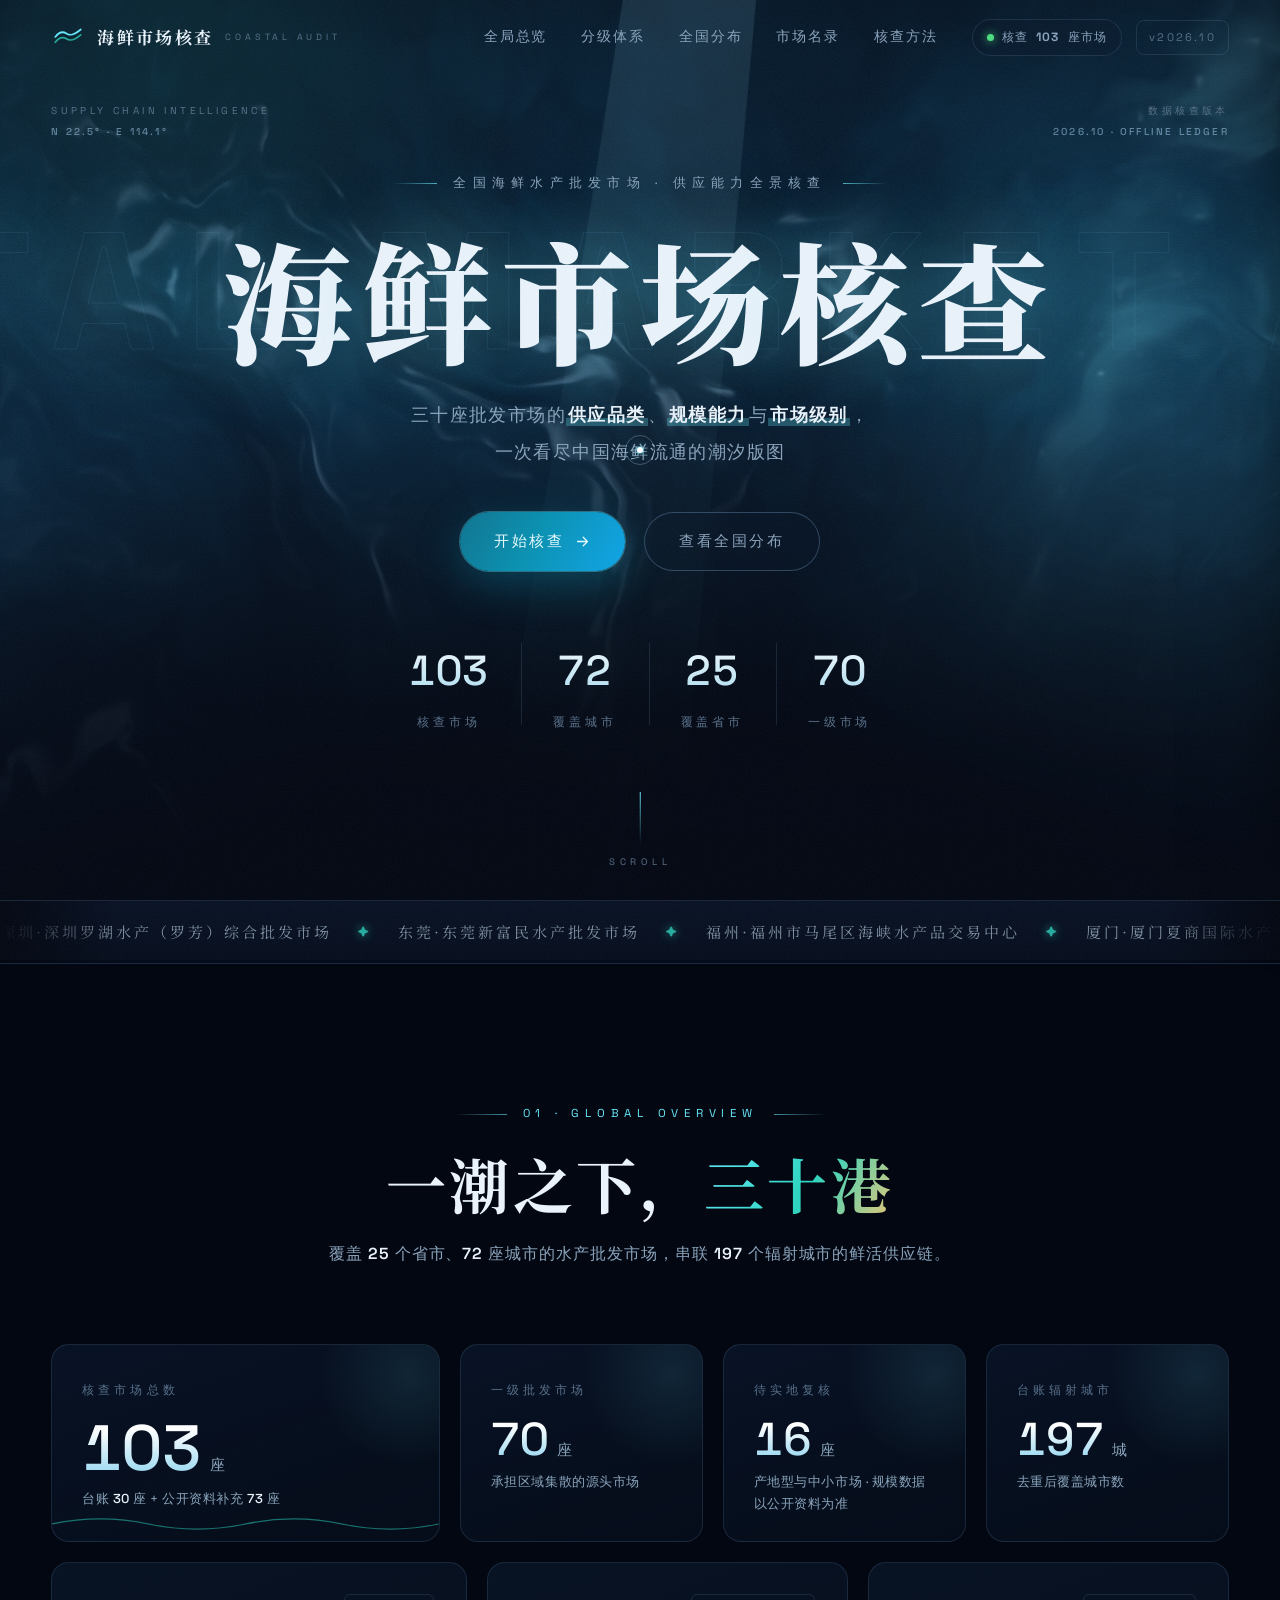
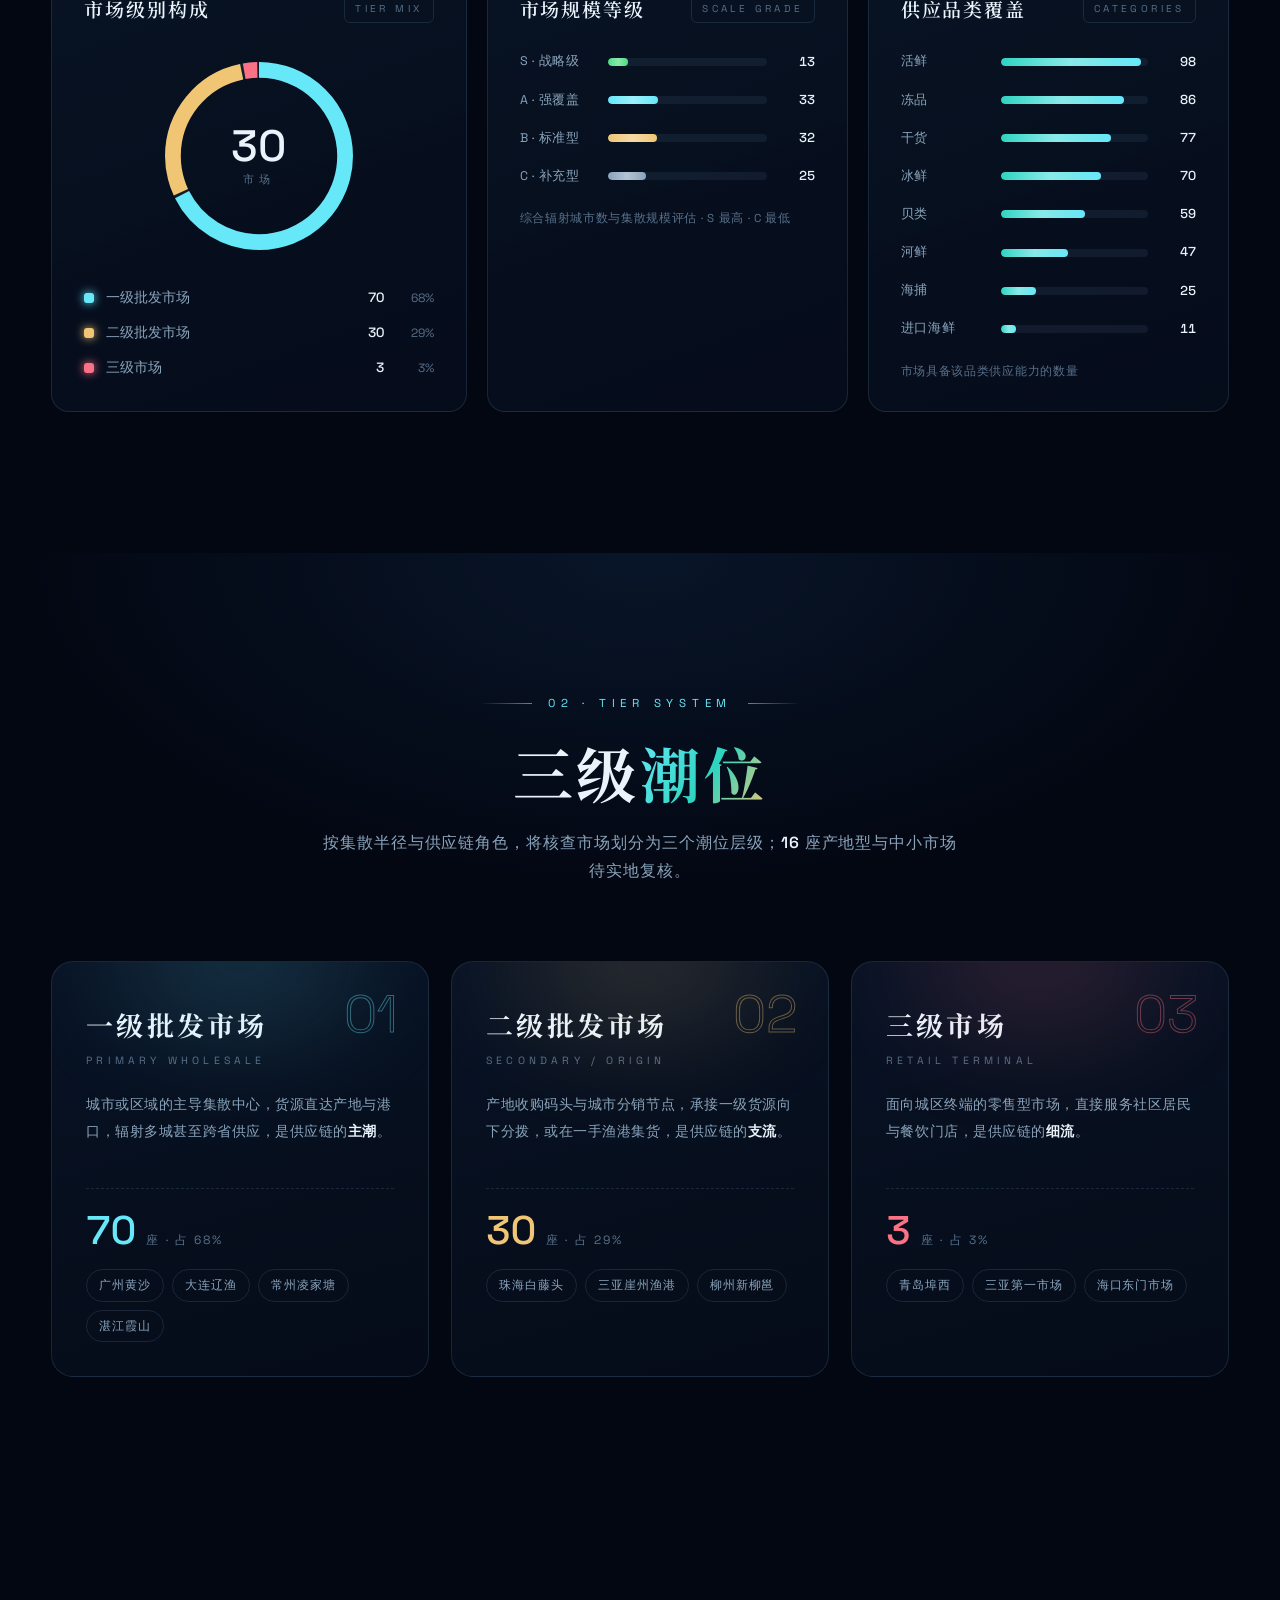
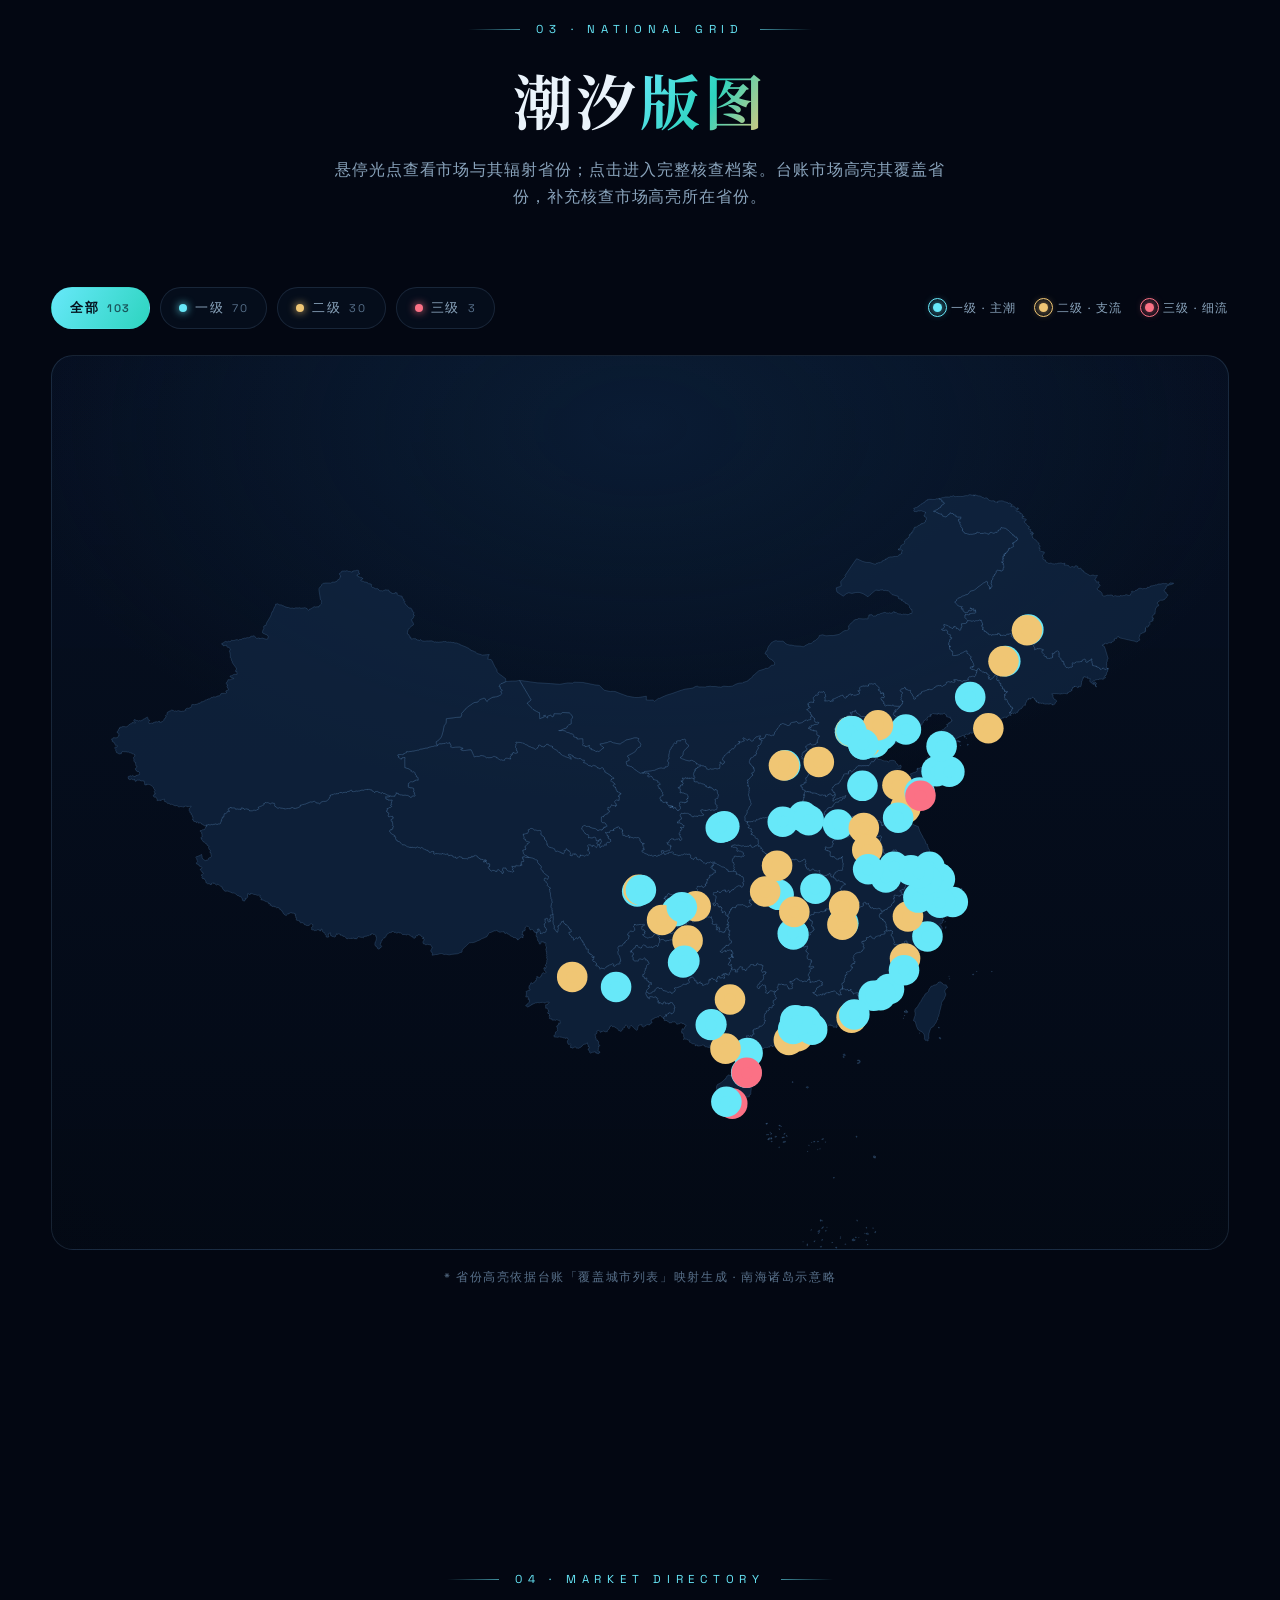
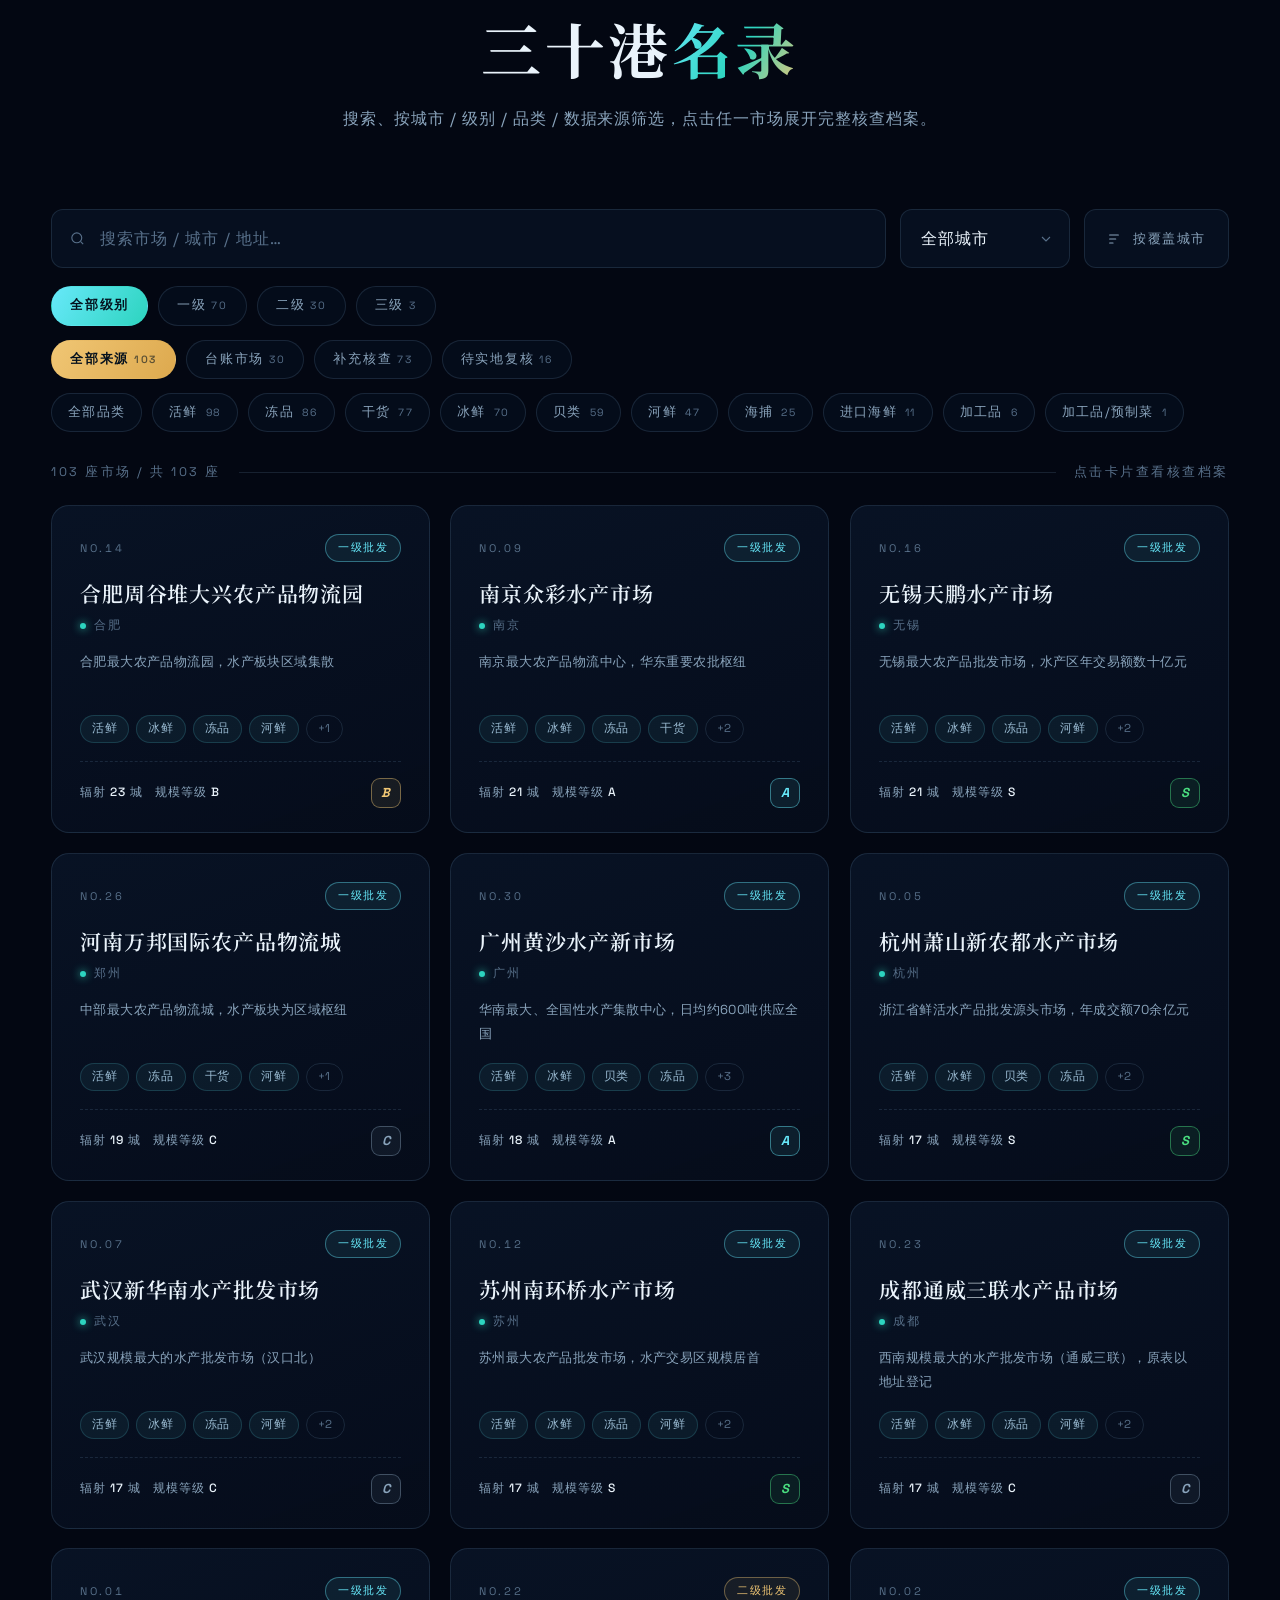
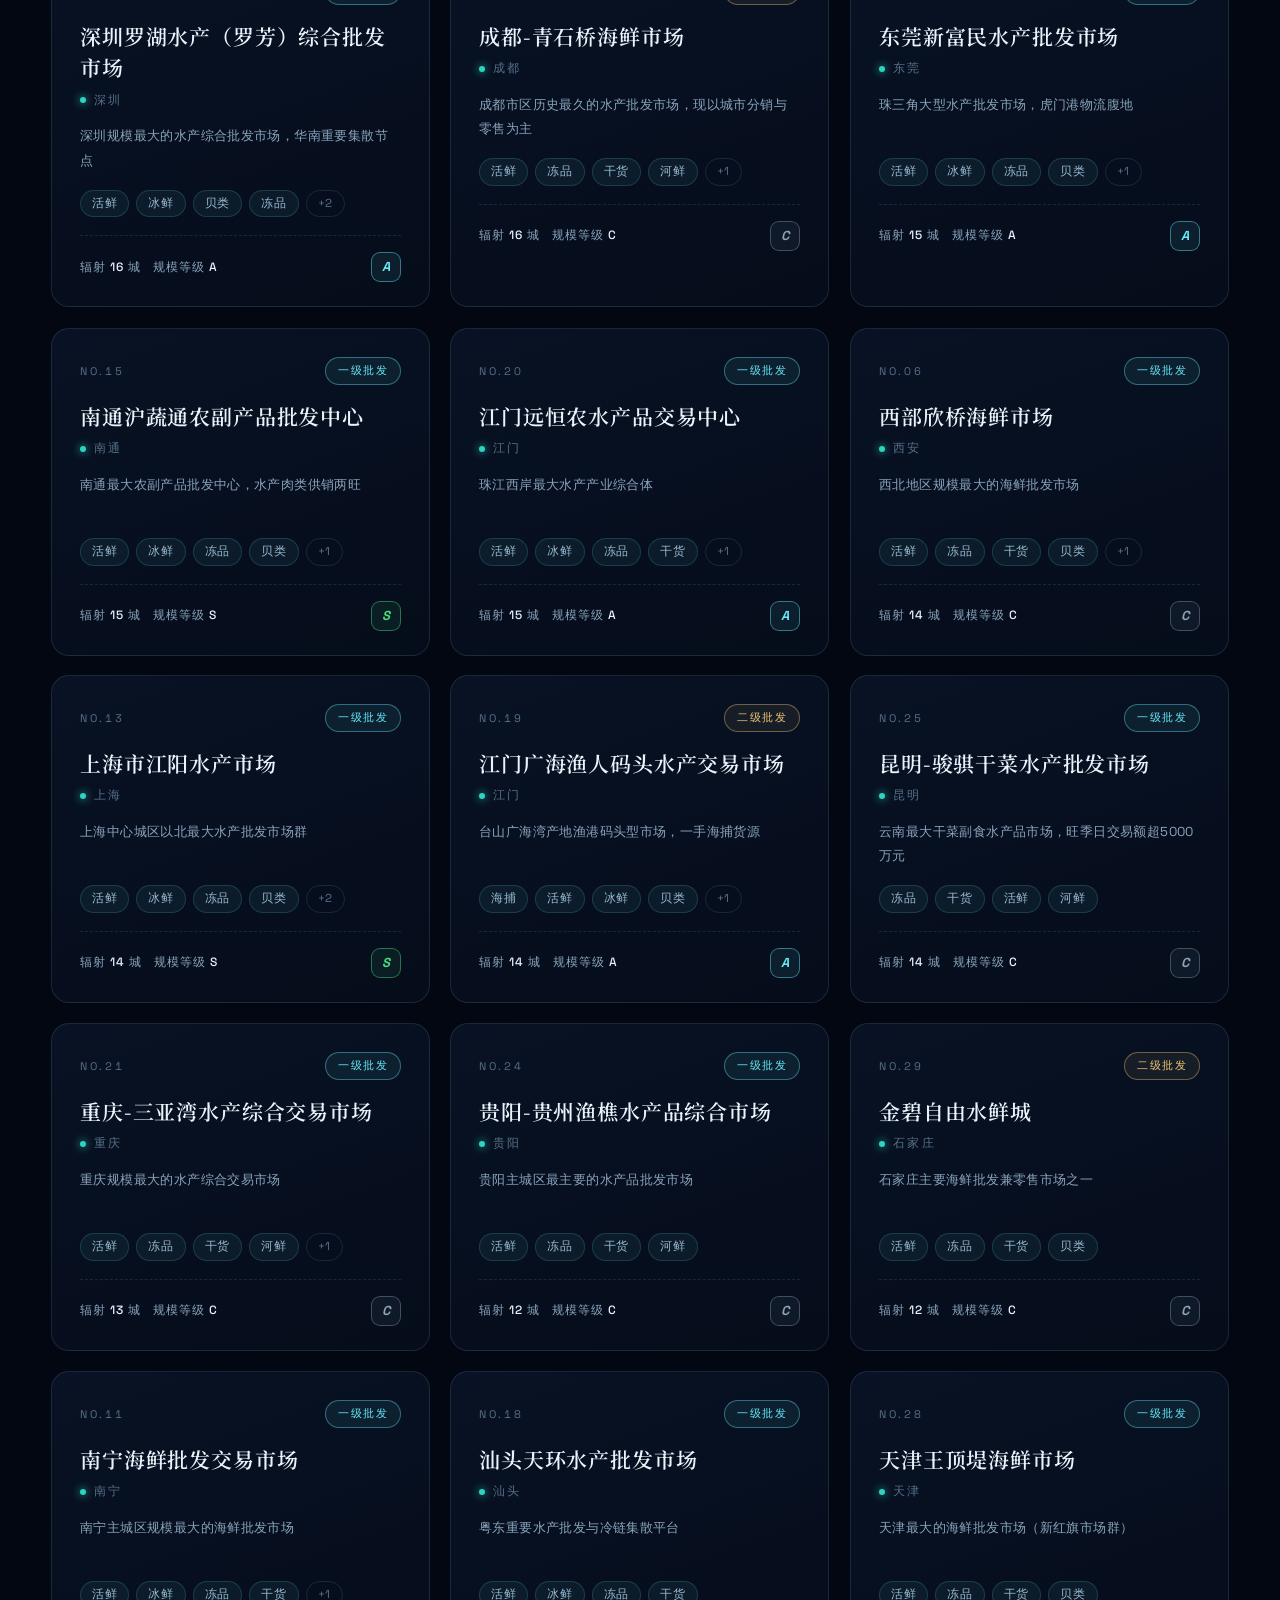
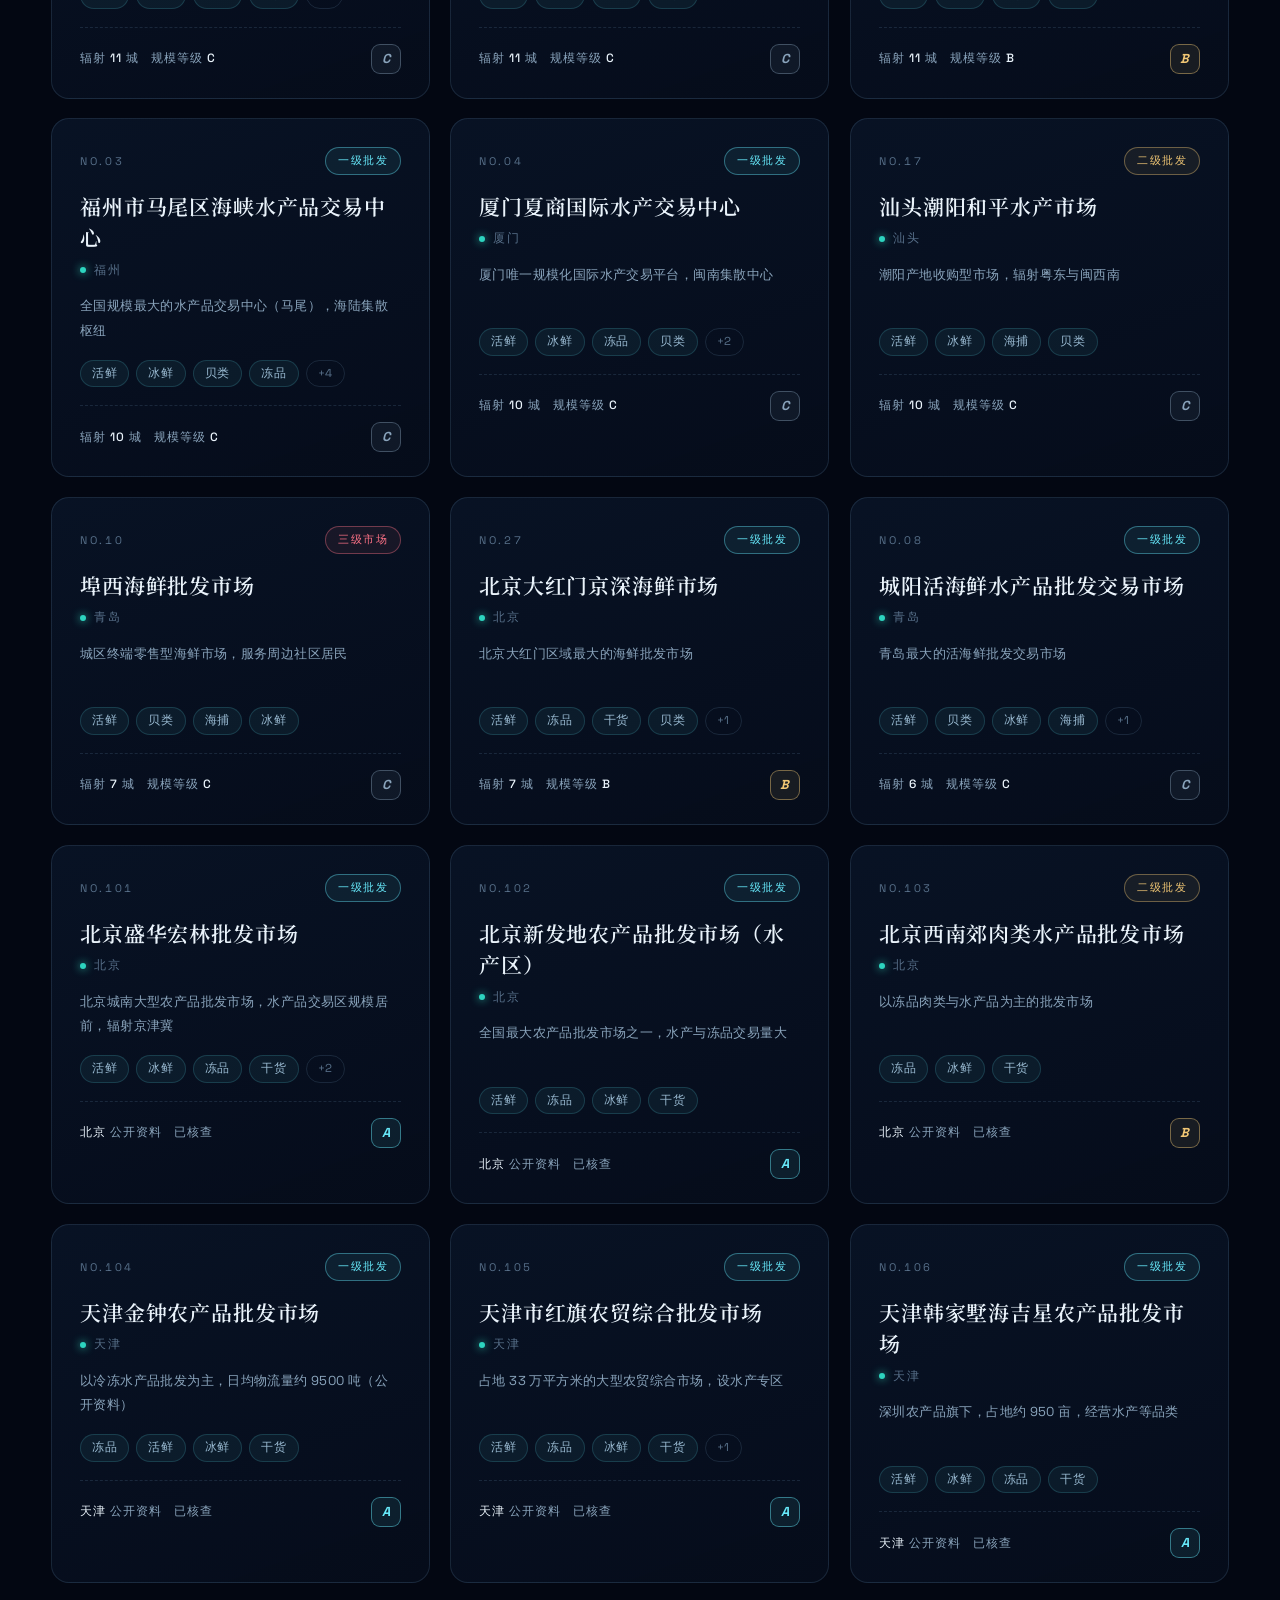
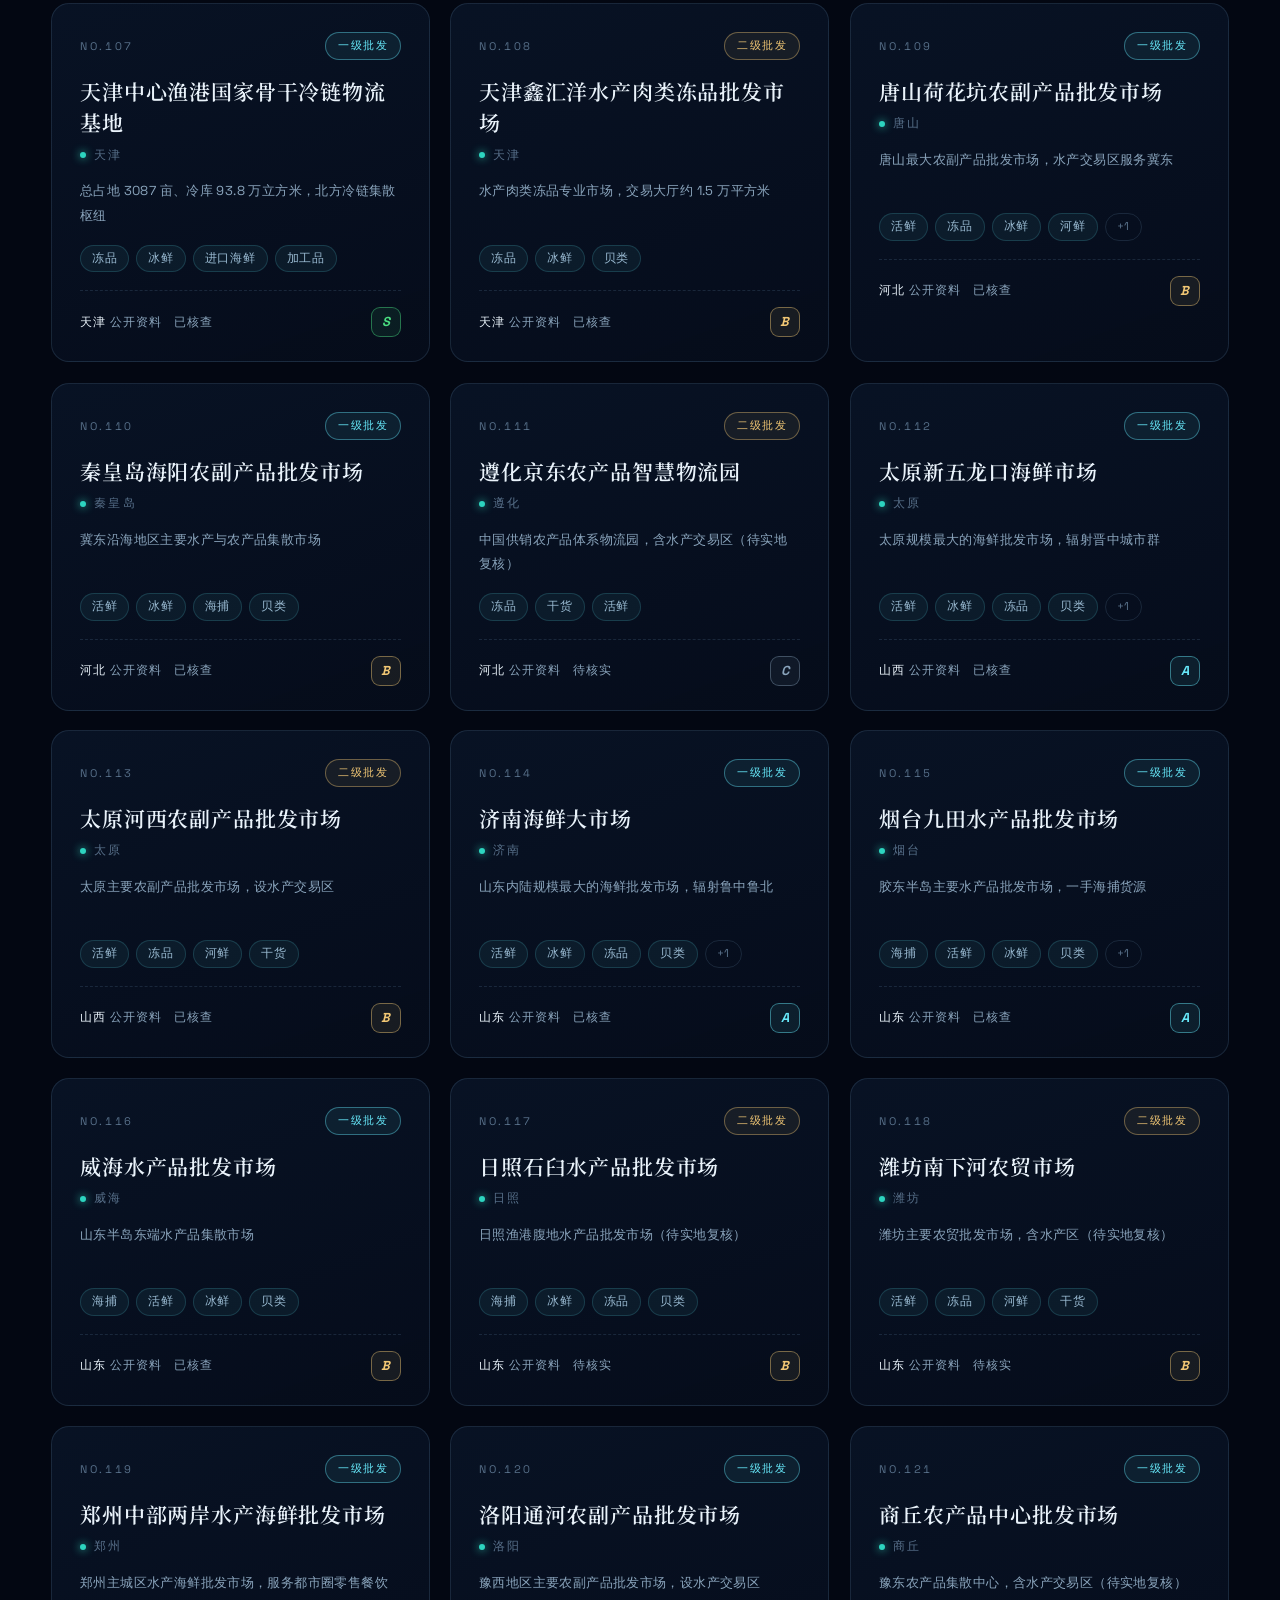
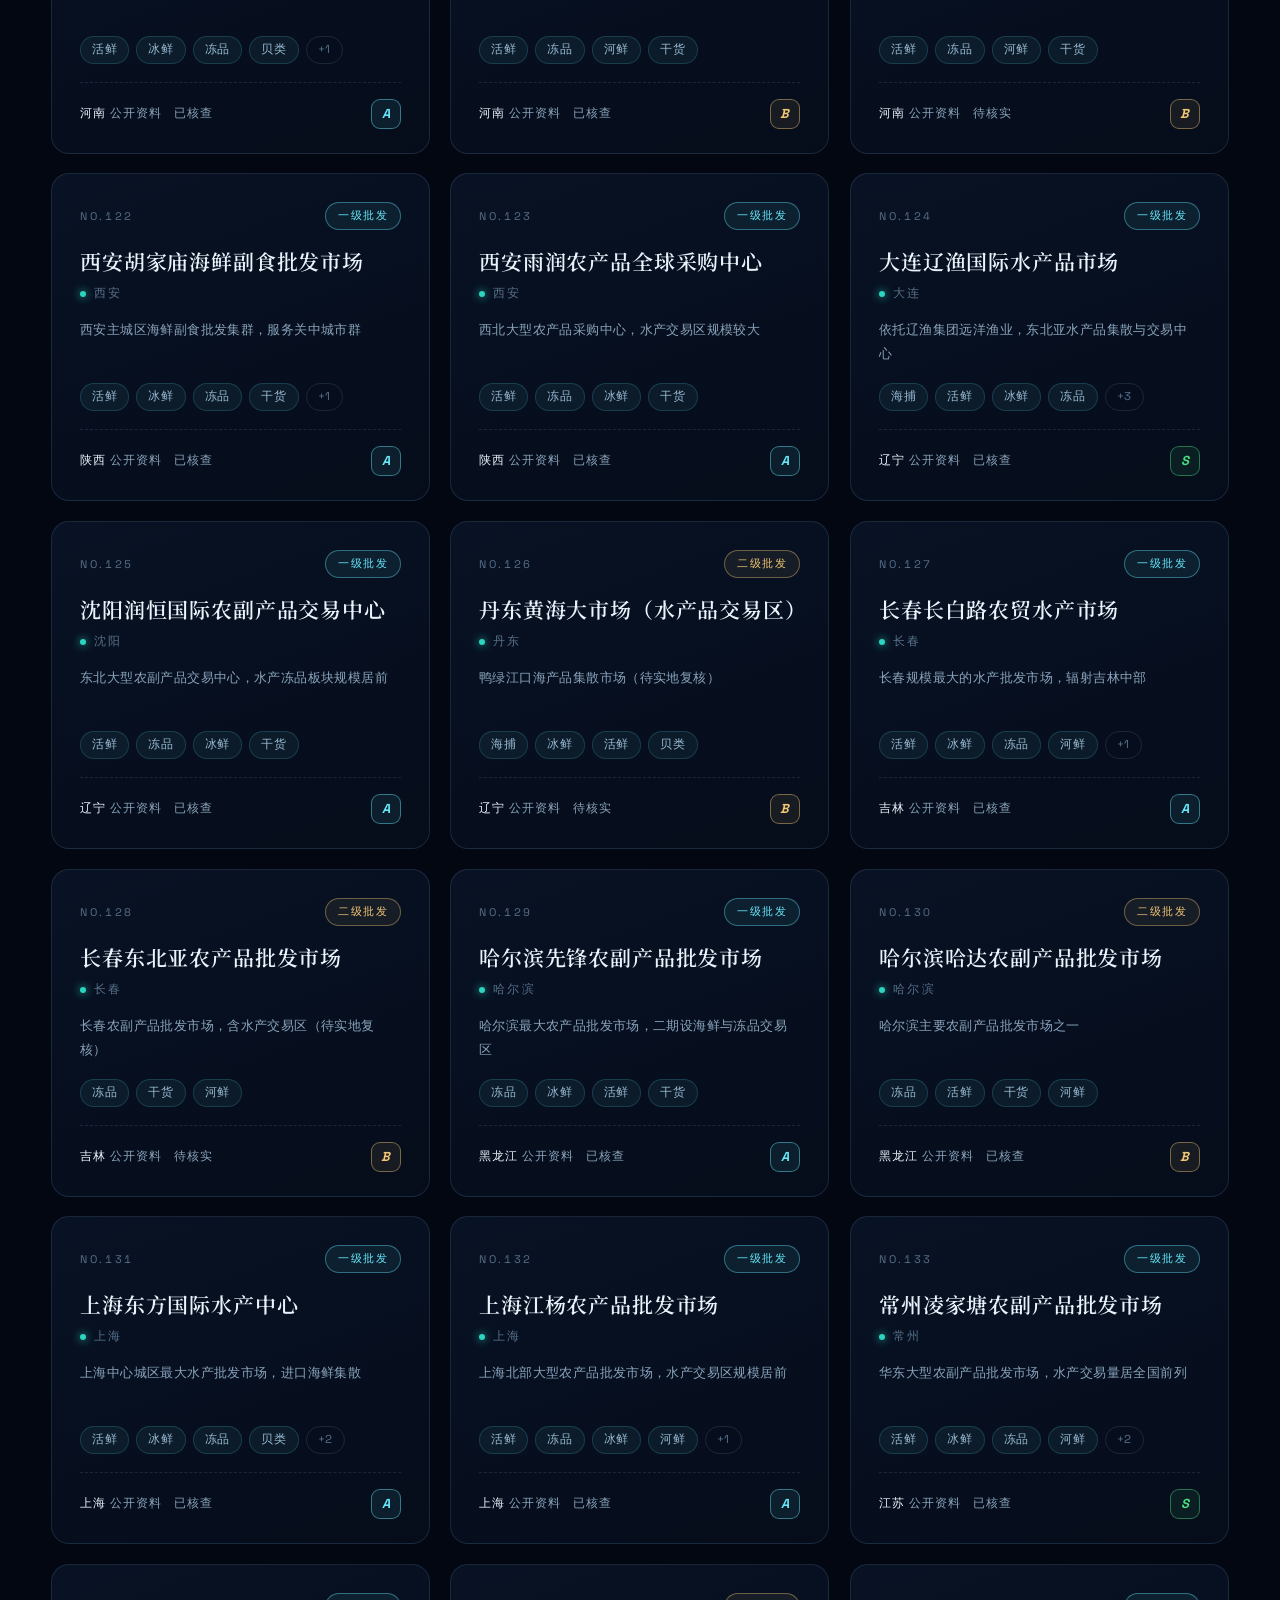
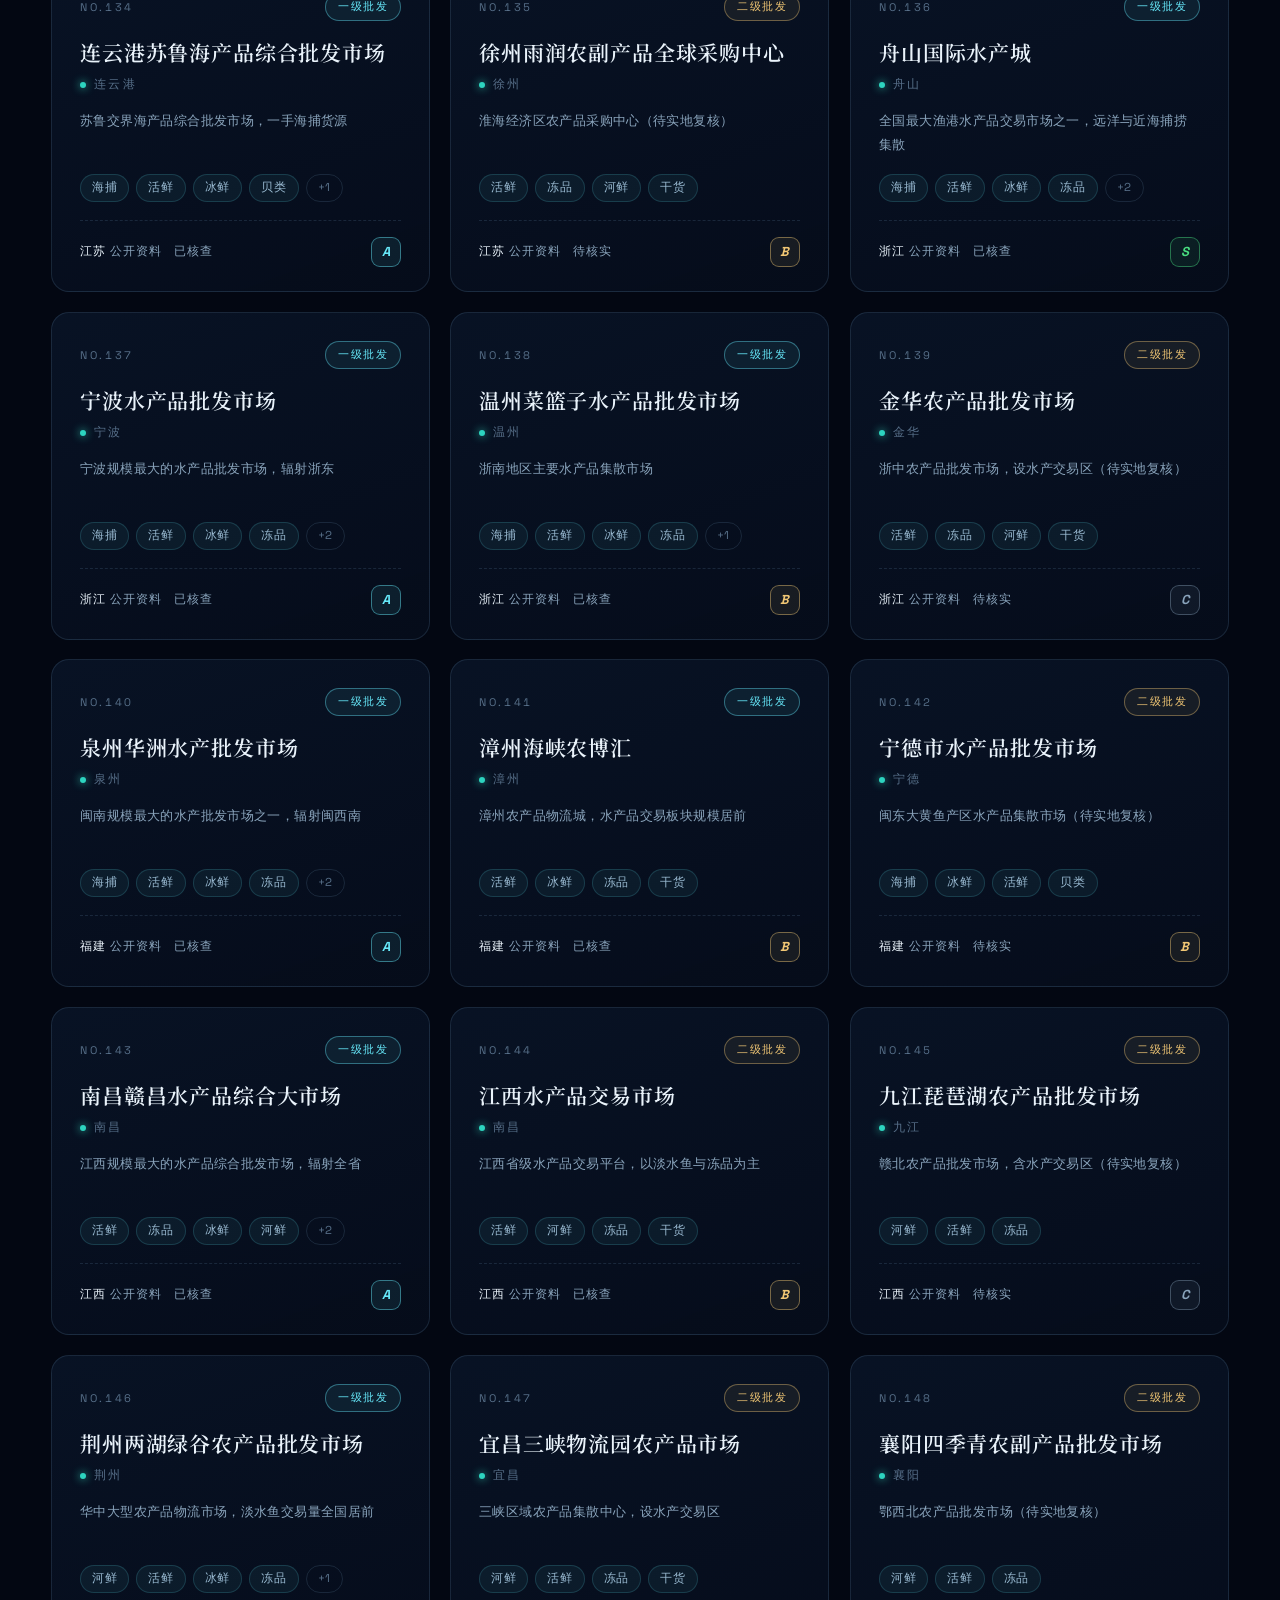
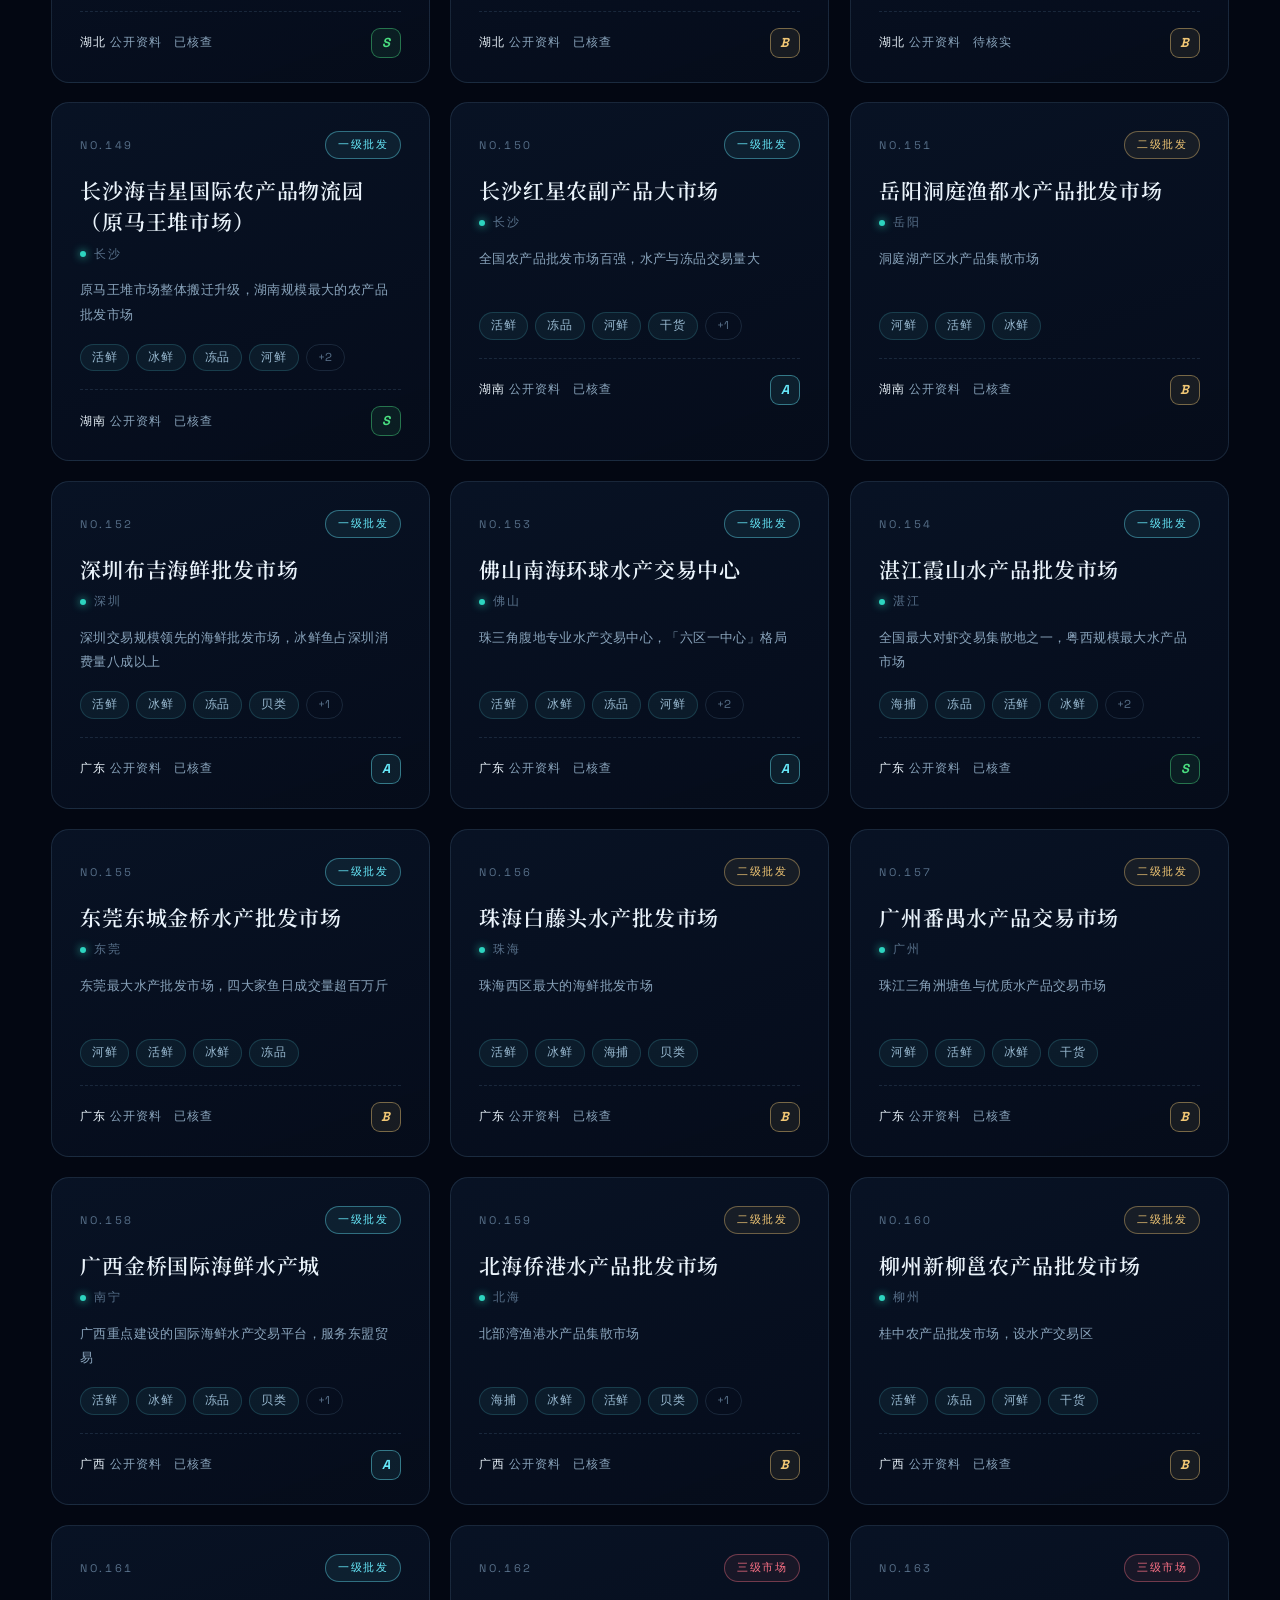
==== commit de10a519: "chore: 移除台账规划开店容量与建议走访表述，规模等级改为综合评估" ====
--- a/海鲜市场核查-单文件版.html
+++ b/海鲜市场核查-单文件版.html
@@ -240,7 +240,7 @@
 .reveal.in{opacity:1;transform:none}
 
 /* ---------- 总览 KPI ---------- */
-.kpi-grid{display:grid;grid-template-columns:1.45fr 1fr 1fr 1fr 1fr;gap:18px;margin-bottom:20px}
+.kpi-grid{display:grid;grid-template-columns:1.6fr 1fr 1fr 1fr;gap:20px;margin-bottom:20px}
 .kpi{position:relative;border:1px solid var(--line);border-radius:var(--r);padding:30px 30px 26px;overflow:hidden;
   background:linear-gradient(160deg,rgba(12,28,50,.6),rgba(7,16,32,.55));transition:border-color .4s,transform .4s var(--ease),box-shadow .4s}
 .kpi:hover{border-color:rgba(103,232,249,.35);transform:translateY(-4px);box-shadow:0 22px 60px -20px rgba(6,30,52,.9)}
@@ -657,7 +657,7 @@
     <a href="#method" data-hover>核查方法</a>
   </nav>
   <div class="nav-right">
-    <span class="nav-badge"><i></i>台账 943 店</span>
+    <span class="nav-badge"><i></i>核查 <b data-metric-text="markets">103</b> 座市场</span>
     <button class="nav-ver" data-hover>v2026.10</button>
   </div>
 </header>
@@ -690,7 +690,7 @@
       <div class="hs"><b data-count="30" data-metric="markets">0</b><span>核查市场</span></div>
       <div class="hs"><b data-count="26" data-metric="cities">0</b><span>覆盖城市</span></div>
       <div class="hs"><b data-count="25" data-metric="provs">0</b><span>覆盖省市</span></div>
-      <div class="hs"><b data-count="943" data-metric="plan">0</b><span>规划门店</span></div>
+      <div class="hs"><b data-count="70" data-metric="tier1">0</b><span>一级市场</span></div>
     </div>
   </div>
 
@@ -725,14 +725,9 @@
     <article class="kpi reveal" style="--d:.16s">
       <span class="kpi-label">待实地复核</span>
       <div class="kpi-num sm"><b data-count="16" data-metric="pending">0</b><i>座</i></div>
-      <p>产地型与中小市场 · 建议走访确认</p>
+      <p>产地型与中小市场 · 规模数据以公开资料为准</p>
     </article>
     <article class="kpi reveal" style="--d:.24s">
-      <span class="kpi-label">台账规划开店容量</span>
-      <div class="kpi-num sm"><b data-count="943" data-metric="plan">0</b><i>家</i></div>
-      <p>与汇总表核对一致</p>
-    </article>
-    <article class="kpi reveal" style="--d:.32s">
       <span class="kpi-label">台账辐射城市</span>
       <div class="kpi-num sm"><b data-count="197" data-metric="coverage">0</b><i>城</i></div>
       <p>去重后覆盖城市数</p>
@@ -755,9 +750,9 @@
     </article>
 
     <article class="panel chart-panel reveal">
-      <header class="panel-head"><h3>覆盖能力等级</h3><span class="panel-tag">CAPACITY GRADE</span></header>
+      <header class="panel-head"><h3>市场规模等级</h3><span class="panel-tag">SCALE GRADE</span></header>
       <div class="bars" id="grade-bars"></div>
-      <p class="chart-note">按台账「规划开店容量」推算 · S≥60 · A≥40 · B≥20 · C&lt;20</p>
+      <p class="chart-note">综合辐射城市数与集散规模评估 · S 最高 · C 最低</p>
     </article>
 
     <article class="panel chart-panel reveal">
@@ -856,7 +851,7 @@
       <svg viewBox="0 0 24 24"><path d="M6 9l6 6 6-6"/></svg>
     </div>
     <button class="dir-sort" id="dir-sort" data-hover aria-label="切换排序">
-      <svg viewBox="0 0 24 24"><path d="M4 6h13M4 12h9M4 18h5"/></svg><span>按门店容量</span>
+      <svg viewBox="0 0 24 24"><path d="M4 6h13M4 12h9M4 18h5"/></svg><span>按覆盖城市</span>
     </button>
   </div>
   <div class="dir-tiers reveal" id="dir-tier-filters">
@@ -888,7 +883,7 @@
     <article class="method-card reveal" style="--d:0s">
       <span class="m-ico">◈</span>
       <h3>台账基础层</h3>
-      <p>市场名称、坐标、覆盖城市与规划开店容量取自《水产批发市场明细》台账，并与汇总表交叉核对（合计 943 店一致）。</p>
+      <p>市场名称、坐标与覆盖城市列表取自《水产批发市场明细》台账，台账数据与页面统计交叉核对一致。</p>
       <em>置信度 · 高</em>
     </article>
     <article class="method-card reveal" style="--d:.1s">
@@ -900,7 +895,7 @@
     <article class="method-card reveal" style="--d:.2s">
       <span class="m-ico">◌</span>
       <h3>实地复核层</h3>
-      <p>产地型与部分分销市场建议安排实地走访，确认交易时间、商户结构与档口租金后再锁定级别。</p>
+      <p>产地型与部分分销市场的规模数据公开资料暂缺，已标注为待核实状态，其级别与品类依据市场类型与区位判断。</p>
       <em>置信度 · 待核实</em>
     </article>
   </div>
@@ -958,7 +953,7 @@
 </script>
 <script>
 /* 自动生成：build_data.py · 数据来源《水产批发市场明细.xlsx》+ 公开资料核查（含置信度标注） */
-window.AUDIT = {generated: '2026-10', sourceFile: '水产批发市场明细.xlsx', totalPlan: 943, tierCount: {"1": 25, "2": 4, "3": 1}, gradeCount: {"S": 5, "A": 6, "B": 3, "C": 16}, catCount: [["活鲜", 30], ["干货", 27], ["贝类", 26], ["冻品", 26], ["冰鲜", 21], ["河鲜", 13], ["进口海鲜", 6], ["海捕", 6], ["加工品/预制菜", 1], ["加工品", 1]],
+window.AUDIT = {generated: '2026-10', sourceFile: '水产批发市场明细.xlsx', tierCount: {"1": 25, "2": 4, "3": 1}, gradeCount: {"S": 5, "A": 6, "B": 3, "C": 16}, catCount: [["活鲜", 30], ["干货", 27], ["贝类", 26], ["冻品", 26], ["冰鲜", 21], ["河鲜", 13], ["进口海鲜", 6], ["海捕", 6], ["加工品/预制菜", 1], ["加工品", 1]],
 cities: ["上海", "东莞", "北京", "南京", "南宁", "南通", "厦门", "合肥", "天津", "广州", "成都", "无锡", "昆明", "杭州", "武汉", "汕头", "江门", "深圳", "石家庄", "福州", "苏州", "西安", "贵阳", "郑州", "重庆", "青岛"],
 coverageCityCount: 197,
 markets: [
@@ -992,7 +987,6 @@
   "provinces": [
    "广东省"
   ],
-  "plan": 53,
   "tier": 1,
   "tierLabel": "一级批发市场",
   "scale": "深圳规模最大的水产综合批发市场，华南重要集散节点",
@@ -1014,13 +1008,6 @@
     "conf": "高"
    },
    {
-    "label": "规划开店容量",
-    "value": "53",
-    "unit": "家",
-    "source": "台账明细",
-    "conf": "高"
-   },
-   {
     "label": "市场定位",
     "value": "深圳最大水产批发市场",
     "source": "公开资料",
@@ -1028,7 +1015,8 @@
    }
   ],
   "grade": "A",
-  "conclusion": "深圳·深圳罗湖水产（罗芳）综合批发市场为一级批发市场，主营活鲜、冰鲜、贝类、冻品；台账辐射 16 城、规划开店 53 家，覆盖能力等级 A。"
+  "source": "ledger",
+  "conclusion": "深圳·深圳罗湖水产（罗芳）综合批发市场为一级批发市场，主营活鲜、冰鲜、贝类、冻品；台账辐射 16 座城市，规模等级 A。"
  },
  {
   "id": 2,
@@ -1059,7 +1047,6 @@
   "provinces": [
    "广东省"
   ],
-  "plan": 53,
   "tier": 1,
   "tierLabel": "一级批发市场",
   "scale": "珠三角大型水产批发市场，虎门港物流腹地",
@@ -1080,13 +1067,6 @@
     "conf": "高"
    },
    {
-    "label": "规划开店容量",
-    "value": "53",
-    "unit": "家",
-    "source": "台账明细",
-    "conf": "高"
-   },
-   {
     "label": "市场定位",
     "value": "东莞最大水产批发市场",
     "source": "公开资料",
@@ -1094,7 +1074,8 @@
    }
   ],
   "grade": "A",
-  "conclusion": "东莞·东莞新富民水产批发市场为一级批发市场，主营活鲜、冰鲜、冻品、贝类；台账辐射 15 城、规划开店 53 家，覆盖能力等级 A。"
+  "source": "ledger",
+  "conclusion": "东莞·东莞新富民水产批发市场为一级批发市场，主营活鲜、冰鲜、冻品、贝类；台账辐射 15 座城市，规模等级 A。"
  },
  {
   "id": 3,
@@ -1121,7 +1102,6 @@
    "浙江省",
    "福建省"
   ],
-  "plan": 17,
   "tier": 1,
   "tierLabel": "一级批发市场（国家级）",
   "scale": "全国规模最大的水产品交易中心（马尾），海陆集散枢纽",
@@ -1145,13 +1125,6 @@
     "conf": "高"
    },
    {
-    "label": "规划开店容量",
-    "value": "17",
-    "unit": "家",
-    "source": "台账明细",
-    "conf": "高"
-   },
-   {
     "label": "年交易量",
     "value": "约200万吨",
     "source": "公开报道",
@@ -1159,7 +1132,8 @@
    }
   ],
   "grade": "C",
-  "conclusion": "福州·福州市马尾区海峡水产品交易中心为一级批发市场（国家级），主营活鲜、冰鲜、贝类、冻品；台账辐射 10 城、规划开店 17 家，覆盖能力等级 C。"
+  "source": "ledger",
+  "conclusion": "福州·福州市马尾区海峡水产品交易中心为一级批发市场（国家级），主营活鲜、冰鲜、贝类、冻品；台账辐射 10 座城市，规模等级 C。"
  },
  {
   "id": 4,
@@ -1186,7 +1160,6 @@
    "广东省",
    "福建省"
   ],
-  "plan": 17,
   "tier": 1,
   "tierLabel": "一级批发市场",
   "scale": "厦门唯一规模化国际水产交易平台，闽南集散中心",
@@ -1208,13 +1181,6 @@
     "conf": "高"
    },
    {
-    "label": "规划开店容量",
-    "value": "17",
-    "unit": "家",
-    "source": "台账明细",
-    "conf": "高"
-   },
-   {
     "label": "年交易额",
     "value": "超百亿元",
     "source": "公开报道",
@@ -1222,7 +1188,8 @@
    }
   ],
   "grade": "C",
-  "conclusion": "厦门·厦门夏商国际水产交易中心为一级批发市场，主营活鲜、冰鲜、冻品、贝类；台账辐射 10 城、规划开店 17 家，覆盖能力等级 C。"
+  "source": "ledger",
+  "conclusion": "厦门·厦门夏商国际水产交易中心为一级批发市场，主营活鲜、冰鲜、冻品、贝类；台账辐射 10 座城市，规模等级 C。"
  },
  {
   "id": 5,
@@ -1258,7 +1225,6 @@
    "江苏省",
    "浙江省"
   ],
-  "plan": 77,
   "tier": 1,
   "tierLabel": "一级批发市场（省级）",
   "scale": "浙江省鲜活水产品批发源头市场，年成交额70余亿元",
@@ -1280,13 +1246,6 @@
     "conf": "高"
    },
    {
-    "label": "规划开店容量",
-    "value": "77",
-    "unit": "家",
-    "source": "台账明细",
-    "conf": "高"
-   },
-   {
     "label": "年成交额",
     "value": "70余亿元",
     "source": "官方行业协会",
@@ -1294,7 +1253,8 @@
    }
   ],
   "grade": "S",
-  "conclusion": "杭州·杭州萧山新农都水产市场为一级批发市场（省级），主营活鲜、冰鲜、贝类、冻品；台账辐射 17 城、规划开店 77 家，覆盖能力等级 S。"
+  "source": "ledger",
+  "conclusion": "杭州·杭州萧山新农都水产市场为一级批发市场（省级），主营活鲜、冰鲜、贝类、冻品；台账辐射 17 座城市，规模等级 S。"
  },
  {
   "id": 6,
@@ -1328,7 +1288,6 @@
    "甘肃省",
    "陕西省"
   ],
-  "plan": 16,
   "tier": 1,
   "tierLabel": "一级批发市场（区域）",
   "scale": "西北地区规模最大的海鲜批发市场",
@@ -1349,13 +1308,6 @@
     "conf": "高"
    },
    {
-    "label": "规划开店容量",
-    "value": "16",
-    "unit": "家",
-    "source": "台账明细",
-    "conf": "高"
-   },
-   {
     "label": "市场定位",
     "value": "西北最大海鲜批发市场",
     "source": "公开资料",
@@ -1363,7 +1315,8 @@
    }
   ],
   "grade": "C",
-  "conclusion": "西安·西部欣桥海鲜市场为一级批发市场（区域），主营活鲜、冻品、干货、贝类；台账辐射 14 城、规划开店 16 家，覆盖能力等级 C。"
+  "source": "ledger",
+  "conclusion": "西安·西部欣桥海鲜市场为一级批发市场（区域），主营活鲜、冻品、干货、贝类；台账辐射 14 座城市，规模等级 C。"
  },
  {
   "id": 7,
@@ -1400,7 +1353,6 @@
    "湖北省",
    "湖南省"
   ],
-  "plan": 17,
   "tier": 1,
   "tierLabel": "一级批发市场",
   "scale": "武汉规模最大的水产批发市场（汉口北）",
@@ -1422,13 +1374,6 @@
     "conf": "高"
    },
    {
-    "label": "规划开店容量",
-    "value": "17",
-    "unit": "家",
-    "source": "台账明细",
-    "conf": "高"
-   },
-   {
     "label": "市场定位",
     "value": "武汉最大水产批发市场",
     "source": "公开资料",
@@ -1436,7 +1381,8 @@
    }
   ],
   "grade": "C",
-  "conclusion": "武汉·武汉新华南水产批发市场为一级批发市场，主营活鲜、冰鲜、冻品、河鲜；台账辐射 17 城、规划开店 17 家，覆盖能力等级 C。"
+  "source": "ledger",
+  "conclusion": "武汉·武汉新华南水产批发市场为一级批发市场，主营活鲜、冰鲜、冻品、河鲜；台账辐射 17 座城市，规模等级 C。"
  },
  {
   "id": 8,
@@ -1458,7 +1404,6 @@
   "provinces": [
    "山东省"
   ],
-  "plan": 11,
   "tier": 1,
   "tierLabel": "一级批发市场",
   "scale": "青岛最大的活海鲜批发交易市场",
@@ -1479,13 +1424,6 @@
     "conf": "高"
    },
    {
-    "label": "规划开店容量",
-    "value": "11",
-    "unit": "家",
-    "source": "台账明细",
-    "conf": "高"
-   },
-   {
     "label": "市场定位",
     "value": "青岛最大活海鲜批发市场",
     "source": "公开资料",
@@ -1493,7 +1431,8 @@
    }
   ],
   "grade": "C",
-  "conclusion": "青岛·城阳活海鲜水产品批发交易市场为一级批发市场，主营活鲜、贝类、冰鲜、海捕；台账辐射 6 城、规划开店 11 家，覆盖能力等级 C。"
+  "source": "ledger",
+  "conclusion": "青岛·城阳活海鲜水产品批发交易市场为一级批发市场，主营活鲜、贝类、冰鲜、海捕；台账辐射 6 座城市，规模等级 C。"
  },
  {
   "id": 9,
@@ -1532,7 +1471,6 @@
    "江苏省",
    "浙江省"
   ],
-  "plan": 45,
   "tier": 1,
   "tierLabel": "一级批发市场",
   "scale": "南京最大农产品物流中心，华东重要农批枢纽",
@@ -1554,13 +1492,6 @@
     "conf": "高"
    },
    {
-    "label": "规划开店容量",
-    "value": "45",
-    "unit": "家",
-    "source": "台账明细",
-    "conf": "高"
-   },
-   {
     "label": "市场定位",
     "value": "南京最大农产品批发市场",
     "source": "公开资料",
@@ -1568,7 +1499,8 @@
    }
   ],
   "grade": "A",
-  "conclusion": "南京·南京众彩水产市场为一级批发市场，主营活鲜、冰鲜、冻品、干货；台账辐射 21 城、规划开店 45 家，覆盖能力等级 A。"
+  "source": "ledger",
+  "conclusion": "南京·南京众彩水产市场为一级批发市场，主营活鲜、冰鲜、冻品、干货；台账辐射 21 座城市，规模等级 A。"
  },
  {
   "id": 10,
@@ -1592,7 +1524,6 @@
    "山东省",
    "江苏省"
   ],
-  "plan": 12,
   "tier": 3,
   "tierLabel": "三级市场（城区终端）",
   "scale": "城区终端零售型海鲜市场，服务周边社区居民",
@@ -1612,13 +1543,6 @@
     "conf": "高"
    },
    {
-    "label": "规划开店容量",
-    "value": "12",
-    "unit": "家",
-    "source": "台账明细",
-    "conf": "高"
-   },
-   {
     "label": "市场定位",
     "value": "青岛埠西片区零售海鲜市场",
     "source": "公开资料",
@@ -1626,7 +1550,8 @@
    }
   ],
   "grade": "C",
-  "conclusion": "青岛·埠西海鲜批发市场为三级市场（城区终端），主营活鲜、贝类、海捕、冰鲜；台账辐射 7 城、规划开店 12 家，覆盖能力等级 C。"
+  "source": "ledger",
+  "conclusion": "青岛·埠西海鲜批发市场为三级市场（城区终端），主营活鲜、贝类、海捕、冰鲜；台账辐射 7 座城市，规模等级 C。"
  },
  {
   "id": 11,
@@ -1653,7 +1578,6 @@
   "provinces": [
    "广西壮族自治区"
   ],
-  "plan": 7,
   "tier": 1,
   "tierLabel": "一级批发市场（城市）",
   "scale": "南宁主城区规模最大的海鲜批发市场",
@@ -1674,13 +1598,6 @@
     "conf": "高"
    },
    {
-    "label": "规划开店容量",
-    "value": "7",
-    "unit": "家",
-    "source": "台账明细",
-    "conf": "高"
-   },
-   {
     "label": "市场定位",
     "value": "南宁主要海鲜批发市场",
     "source": "公开资料",
@@ -1688,7 +1605,8 @@
    }
   ],
   "grade": "C",
-  "conclusion": "南宁·南宁海鲜批发交易市场为一级批发市场（城市），主营活鲜、冰鲜、冻品、干货；台账辐射 11 城、规划开店 7 家，覆盖能力等级 C。"
+  "source": "ledger",
+  "conclusion": "南宁·南宁海鲜批发交易市场为一级批发市场（城市），主营活鲜、冰鲜、冻品、干货；台账辐射 11 座城市，规模等级 C。"
  },
  {
   "id": 12,
@@ -1724,7 +1642,6 @@
    "江苏省",
    "浙江省"
   ],
-  "plan": 77,
   "tier": 1,
   "tierLabel": "一级批发市场",
   "scale": "苏州最大农产品批发市场，水产交易区规模居首",
@@ -1746,13 +1663,6 @@
     "conf": "高"
    },
    {
-    "label": "规划开店容量",
-    "value": "77",
-    "unit": "家",
-    "source": "台账明细",
-    "conf": "高"
-   },
-   {
     "label": "市场定位",
     "value": "苏州最大农批·水产交易区",
     "source": "公开资料",
@@ -1760,7 +1670,8 @@
    }
   ],
   "grade": "S",
-  "conclusion": "苏州·苏州南环桥水产市场为一级批发市场，主营活鲜、冰鲜、冻品、河鲜；台账辐射 17 城、规划开店 77 家，覆盖能力等级 S。"
+  "source": "ledger",
+  "conclusion": "苏州·苏州南环桥水产市场为一级批发市场，主营活鲜、冰鲜、冻品、河鲜；台账辐射 17 座城市，规模等级 S。"
  },
  {
   "id": 13,
@@ -1792,7 +1703,6 @@
    "江苏省",
    "浙江省"
   ],
-  "plan": 64,
   "tier": 1,
   "tierLabel": "一级批发市场（城市）",
   "scale": "上海中心城区以北最大水产批发市场群",
@@ -1814,13 +1724,6 @@
     "conf": "高"
    },
    {
-    "label": "规划开店容量",
-    "value": "64",
-    "unit": "家",
-    "source": "台账明细",
-    "conf": "高"
-   },
-   {
     "label": "市场定位",
     "value": "上海主要水产批发市场群",
     "source": "公开资料",
@@ -1828,7 +1731,8 @@
    }
   ],
   "grade": "S",
-  "conclusion": "上海·上海市江阳水产市场为一级批发市场（城市），主营活鲜、冰鲜、冻品、贝类；台账辐射 14 城、规划开店 64 家，覆盖能力等级 S。"
+  "source": "ledger",
+  "conclusion": "上海·上海市江阳水产市场为一级批发市场（城市），主营活鲜、冰鲜、冻品、贝类；台账辐射 14 座城市，规模等级 S。"
  },
  {
   "id": 14,
@@ -1870,7 +1774,6 @@
    "河南省",
    "湖北省"
   ],
-  "plan": 28,
   "tier": 1,
   "tierLabel": "一级批发市场",
   "scale": "合肥最大农产品物流园，水产板块区域集散",
@@ -1891,13 +1794,6 @@
     "conf": "高"
    },
    {
-    "label": "规划开店容量",
-    "value": "28",
-    "unit": "家",
-    "source": "台账明细",
-    "conf": "高"
-   },
-   {
     "label": "市场定位",
     "value": "合肥最大农产品物流园",
     "source": "公开资料",
@@ -1905,7 +1801,8 @@
    }
   ],
   "grade": "B",
-  "conclusion": "合肥·合肥周谷堆大兴农产品物流园为一级批发市场，主营活鲜、冰鲜、冻品、河鲜；台账辐射 23 城、规划开店 28 家，覆盖能力等级 B。"
+  "source": "ledger",
+  "conclusion": "合肥·合肥周谷堆大兴农产品物流园为一级批发市场，主营活鲜、冰鲜、冻品、河鲜；台账辐射 23 座城市，规模等级 B。"
  },
  {
   "id": 15,
@@ -1939,7 +1836,6 @@
    "江苏省",
    "浙江省"
   ],
-  "plan": 61,
   "tier": 1,
   "tierLabel": "一级批发市场",
   "scale": "南通最大农副产品批发中心，水产肉类供销两旺",
@@ -1960,13 +1856,6 @@
     "conf": "高"
    },
    {
-    "label": "规划开店容量",
-    "value": "61",
-    "unit": "家",
-    "source": "台账明细",
-    "conf": "高"
-   },
-   {
     "label": "市场定位",
     "value": "南通最大农副产品批发中心",
     "source": "南通日报",
@@ -1974,7 +1863,8 @@
    }
   ],
   "grade": "S",
-  "conclusion": "南通·南通沪蔬通农副产品批发中心为一级批发市场，主营活鲜、冰鲜、冻品、贝类；台账辐射 15 城、规划开店 61 家，覆盖能力等级 S。"
+  "source": "ledger",
+  "conclusion": "南通·南通沪蔬通农副产品批发中心为一级批发市场，主营活鲜、冰鲜、冻品、贝类；台账辐射 15 座城市，规模等级 S。"
  },
  {
   "id": 16,
@@ -2014,7 +1904,6 @@
    "江苏省",
    "浙江省"
   ],
-  "plan": 81,
   "tier": 1,
   "tierLabel": "一级批发市场",
   "scale": "无锡最大农产品批发市场，水产区年交易额数十亿元",
@@ -2036,13 +1925,6 @@
     "conf": "高"
    },
    {
-    "label": "规划开店容量",
-    "value": "81",
-    "unit": "家",
-    "source": "台账明细",
-    "conf": "高"
-   },
-   {
     "label": "年交易额",
     "value": "数十亿元（市场整体）",
     "source": "公开资料",
@@ -2050,7 +1932,8 @@
    }
   ],
   "grade": "S",
-  "conclusion": "无锡·无锡天鹏水产市场为一级批发市场，主营活鲜、冰鲜、冻品、河鲜；台账辐射 21 城、规划开店 81 家，覆盖能力等级 S。"
+  "source": "ledger",
+  "conclusion": "无锡·无锡天鹏水产市场为一级批发市场，主营活鲜、冰鲜、冻品、河鲜；台账辐射 21 座城市，规模等级 S。"
  },
  {
   "id": 17,
@@ -2078,7 +1961,6 @@
    "江西省",
    "福建省"
   ],
-  "plan": 6,
   "tier": 2,
   "tierLabel": "二级批发市场（产地型）",
   "scale": "潮阳产地收购型市场，辐射粤东与闽西南",
@@ -2098,13 +1980,6 @@
     "conf": "高"
    },
    {
-    "label": "规划开店容量",
-    "value": "6",
-    "unit": "家",
-    "source": "台账明细",
-    "conf": "高"
-   },
-   {
     "label": "市场定位",
     "value": "产地收购集散市场",
     "source": "公开资料",
@@ -2112,7 +1987,8 @@
    }
   ],
   "grade": "C",
-  "conclusion": "汕头·汕头潮阳和平水产市场为二级批发市场（产地型），主营活鲜、冰鲜、海捕、贝类；台账辐射 10 城、规划开店 6 家，覆盖能力等级 C。"
+  "source": "ledger",
+  "conclusion": "汕头·汕头潮阳和平水产市场为二级批发市场（产地型），主营活鲜、冰鲜、海捕、贝类；台账辐射 10 座城市，规模等级 C。"
  },
  {
   "id": 18,
@@ -2141,7 +2017,6 @@
    "江西省",
    "福建省"
   ],
-  "plan": 11,
   "tier": 1,
   "tierLabel": "一级批发市场",
   "scale": "粤东重要水产批发与冷链集散平台",
@@ -2161,13 +2036,6 @@
     "conf": "高"
    },
    {
-    "label": "规划开店容量",
-    "value": "11",
-    "unit": "家",
-    "source": "台账明细",
-    "conf": "高"
-   },
-   {
     "label": "市场定位",
     "value": "粤东水产批发+冷链物流",
     "source": "公开资料",
@@ -2175,7 +2043,8 @@
    }
   ],
   "grade": "C",
-  "conclusion": "汕头·汕头天环水产批发市场为一级批发市场，主营活鲜、冰鲜、冻品、干货；台账辐射 11 城、规划开店 11 家，覆盖能力等级 C。"
+  "source": "ledger",
+  "conclusion": "汕头·汕头天环水产批发市场为一级批发市场，主营活鲜、冰鲜、冻品、干货；台账辐射 11 座城市，规模等级 C。"
  },
  {
   "id": 19,
@@ -2206,7 +2075,6 @@
    "广东省",
    "广西壮族自治区"
   ],
-  "plan": 54,
   "tier": 2,
   "tierLabel": "二级批发市场（产地码头）",
   "scale": "台山广海湾产地渔港码头型市场，一手海捕货源",
@@ -2227,13 +2095,6 @@
     "conf": "高"
    },
    {
-    "label": "规划开店容量",
-    "value": "54",
-    "unit": "家",
-    "source": "台账明细",
-    "conf": "高"
-   },
-   {
     "label": "市场定位",
     "value": "产地渔港码头市场",
     "source": "公开资料",
@@ -2241,7 +2102,8 @@
    }
   ],
   "grade": "A",
-  "conclusion": "江门·江门广海渔人码头水产交易市场为二级批发市场（产地码头），主营海捕、活鲜、冰鲜、贝类；台账辐射 14 城、规划开店 54 家，覆盖能力等级 A。"
+  "source": "ledger",
+  "conclusion": "江门·江门广海渔人码头水产交易市场为二级批发市场（产地码头），主营海捕、活鲜、冰鲜、贝类；台账辐射 14 座城市，规模等级 A。"
  },
  {
   "id": 20,
@@ -2273,7 +2135,6 @@
    "广东省",
    "广西壮族自治区"
   ],
-  "plan": 54,
   "tier": 1,
   "tierLabel": "一级批发市场（区域）",
   "scale": "珠江西岸最大水产产业综合体",
@@ -2294,13 +2155,6 @@
     "conf": "高"
    },
    {
-    "label": "规划开店容量",
-    "value": "54",
-    "unit": "家",
-    "source": "台账明细",
-    "conf": "高"
-   },
-   {
     "label": "市场定位",
     "value": "珠江西岸最大水产产业综合体",
     "source": "开业报道",
@@ -2308,7 +2162,8 @@
    }
   ],
   "grade": "A",
-  "conclusion": "江门·江门远恒农水产品交易中心为一级批发市场（区域），主营活鲜、冰鲜、冻品、干货；台账辐射 15 城、规划开店 54 家，覆盖能力等级 A。"
+  "source": "ledger",
+  "conclusion": "江门·江门远恒农水产品交易中心为一级批发市场（区域），主营活鲜、冰鲜、冻品、干货；台账辐射 15 座城市，规模等级 A。"
  },
  {
   "id": 21,
@@ -2340,7 +2195,6 @@
    "贵州省",
    "重庆市"
   ],
-  "plan": 5,
   "tier": 1,
   "tierLabel": "一级批发市场",
   "scale": "重庆规模最大的水产综合交易市场",
@@ -2361,13 +2215,6 @@
     "conf": "高"
    },
    {
-    "label": "规划开店容量",
-    "value": "5",
-    "unit": "家",
-    "source": "台账明细",
-    "conf": "高"
-   },
-   {
     "label": "市场定位",
     "value": "重庆最大水产综合市场",
     "source": "公开资料",
@@ -2375,7 +2222,8 @@
    }
   ],
   "grade": "C",
-  "conclusion": "重庆·重庆‑三亚湾水产综合交易市场为一级批发市场，主营活鲜、冻品、干货、河鲜；台账辐射 13 城、规划开店 5 家，覆盖能力等级 C。"
+  "source": "ledger",
+  "conclusion": "重庆·重庆‑三亚湾水产综合交易市场为一级批发市场，主营活鲜、冻品、干货、河鲜；台账辐射 13 座城市，规模等级 C。"
  },
  {
   "id": 22,
@@ -2408,7 +2256,6 @@
    "四川省",
    "重庆市"
   ],
-  "plan": 16,
   "tier": 2,
   "tierLabel": "二级批发市场（城市分销）",
   "scale": "成都市区历史最久的水产批发市场，现以城市分销与零售为主",
@@ -2429,13 +2276,6 @@
     "conf": "高"
    },
    {
-    "label": "规划开店容量",
-    "value": "16",
-    "unit": "家",
-    "source": "台账明细",
-    "conf": "高"
-   },
-   {
     "label": "市场定位",
     "value": "成都市区分销+零售市场",
     "source": "公开资料",
@@ -2443,7 +2283,8 @@
    }
   ],
   "grade": "C",
-  "conclusion": "成都·成都‑青石桥海鲜市场为二级批发市场（城市分销），主营活鲜、冻品、干货、河鲜；台账辐射 16 城、规划开店 16 家，覆盖能力等级 C。"
+  "source": "ledger",
+  "conclusion": "成都·成都‑青石桥海鲜市场为二级批发市场（城市分销），主营活鲜、冻品、干货、河鲜；台账辐射 16 座城市，规模等级 C。"
  },
  {
   "id": 23,
@@ -2477,7 +2318,6 @@
    "四川省",
    "重庆市"
   ],
-  "plan": 16,
   "tier": 1,
   "tierLabel": "一级批发市场（区域）",
   "scale": "西南规模最大的水产批发市场（通威三联），原表以地址登记",
@@ -2499,13 +2339,6 @@
     "conf": "高"
    },
    {
-    "label": "规划开店容量",
-    "value": "16",
-    "unit": "家",
-    "source": "台账明细",
-    "conf": "高"
-   },
-   {
     "label": "市场定位",
     "value": "西南最大水产批发市场",
     "source": "公开资料",
@@ -2513,7 +2346,8 @@
    }
   ],
   "grade": "C",
-  "conclusion": "成都·成都通威三联水产品市场为一级批发市场（区域），主营活鲜、冰鲜、冻品、河鲜；台账辐射 17 城、规划开店 16 家，覆盖能力等级 C。"
+  "source": "ledger",
+  "conclusion": "成都·成都通威三联水产品市场为一级批发市场（区域），主营活鲜、冰鲜、冻品、河鲜；台账辐射 17 座城市，规模等级 C。"
  },
  {
   "id": 24,
@@ -2543,7 +2377,6 @@
    "广西壮族自治区",
    "贵州省"
   ],
-  "plan": 3,
   "tier": 1,
   "tierLabel": "一级批发市场（城市）",
   "scale": "贵阳主城区最主要的水产品批发市场",
@@ -2563,13 +2396,6 @@
     "conf": "高"
    },
    {
-    "label": "规划开店容量",
-    "value": "3",
-    "unit": "家",
-    "source": "台账明细",
-    "conf": "高"
-   },
-   {
     "label": "市场定位",
     "value": "贵阳主要水产批发市场",
     "source": "公开资料",
@@ -2577,7 +2403,8 @@
    }
   ],
   "grade": "C",
-  "conclusion": "贵阳·贵阳‑贵州渔樵水产品综合市场为一级批发市场（城市），主营活鲜、冻品、干货、河鲜；台账辐射 12 城、规划开店 3 家，覆盖能力等级 C。"
+  "source": "ledger",
+  "conclusion": "贵阳·贵阳‑贵州渔樵水产品综合市场为一级批发市场（城市），主营活鲜、冻品、干货、河鲜；台账辐射 12 座城市，规模等级 C。"
  },
  {
   "id": 25,
@@ -2610,7 +2437,6 @@
    "广西壮族自治区",
    "贵州省"
   ],
-  "plan": 1,
   "tier": 1,
   "tierLabel": "一级批发市场（区域）",
   "scale": "云南最大干菜副食水产品市场，旺季日交易额超5000万元",
@@ -2630,13 +2456,6 @@
     "conf": "高"
    },
    {
-    "label": "规划开店容量",
-    "value": "1",
-    "unit": "家",
-    "source": "台账明细",
-    "conf": "高"
-   },
-   {
     "label": "旺季日交易额",
     "value": "超5000万元",
     "source": "官方报道",
@@ -2644,7 +2463,8 @@
    }
   ],
   "grade": "C",
-  "conclusion": "昆明·昆明‑骏骐干菜水产批发市场为一级批发市场（区域），主营冻品、干货、活鲜、河鲜；台账辐射 14 城、规划开店 1 家，覆盖能力等级 C。"
+  "source": "ledger",
+  "conclusion": "昆明·昆明‑骏骐干菜水产批发市场为一级批发市场（区域），主营冻品、干货、活鲜、河鲜；台账辐射 14 座城市，规模等级 C。"
  },
  {
   "id": 26,
@@ -2681,7 +2501,6 @@
    "山西省",
    "河南省"
   ],
-  "plan": 8,
   "tier": 1,
   "tierLabel": "一级批发市场（区域）",
   "scale": "中部最大农产品物流城，水产板块为区域枢纽",
@@ -2702,13 +2521,6 @@
     "conf": "高"
    },
    {
-    "label": "规划开店容量",
-    "value": "8",
-    "unit": "家",
-    "source": "台账明细",
-    "conf": "高"
-   },
-   {
     "label": "市场定位",
     "value": "中部最大农产品物流城",
     "source": "公开资料",
@@ -2716,7 +2528,8 @@
    }
   ],
   "grade": "C",
-  "conclusion": "郑州·河南万邦国际农产品物流城为一级批发市场（区域），主营活鲜、冻品、干货、河鲜；台账辐射 19 城、规划开店 8 家，覆盖能力等级 C。"
+  "source": "ledger",
+  "conclusion": "郑州·河南万邦国际农产品物流城为一级批发市场（区域），主营活鲜、冻品、干货、河鲜；台账辐射 19 座城市，规模等级 C。"
  },
  {
   "id": 27,
@@ -2741,7 +2554,6 @@
    "天津市",
    "河北省"
   ],
-  "plan": 33,
   "tier": 1,
   "tierLabel": "一级批发市场",
   "scale": "北京大红门区域最大的海鲜批发市场",
@@ -2762,13 +2574,6 @@
     "conf": "高"
    },
    {
-    "label": "规划开店容量",
-    "value": "33",
-    "unit": "家",
-    "source": "台账明细",
-    "conf": "高"
-   },
-   {
     "label": "市场定位",
     "value": "北京主要海鲜批发市场",
     "source": "公开资料",
@@ -2776,7 +2581,8 @@
    }
   ],
   "grade": "B",
-  "conclusion": "北京·北京大红门京深海鲜市场为一级批发市场，主营活鲜、冻品、干货、贝类；台账辐射 7 城、规划开店 33 家，覆盖能力等级 B。"
+  "source": "ledger",
+  "conclusion": "北京·北京大红门京深海鲜市场为一级批发市场，主营活鲜、冻品、干货、贝类；台账辐射 7 座城市，规模等级 B。"
  },
  {
   "id": 28,
@@ -2806,7 +2612,6 @@
    "山东省",
    "河北省"
   ],
-  "plan": 34,
   "tier": 1,
   "tierLabel": "一级批发市场",
   "scale": "天津最大的海鲜批发市场（新红旗市场群）",
@@ -2826,13 +2631,6 @@
     "conf": "高"
    },
    {
-    "label": "规划开店容量",
-    "value": "34",
-    "unit": "家",
-    "source": "台账明细",
-    "conf": "高"
-   },
-   {
     "label": "年交易额",
     "value": "百亿级（历史口径）",
     "source": "北方网·2009",
@@ -2840,7 +2638,8 @@
    }
   ],
   "grade": "B",
-  "conclusion": "天津·天津王顶堤海鲜市场为一级批发市场，主营活鲜、冻品、干货、贝类；台账辐射 11 城、规划开店 34 家，覆盖能力等级 B。"
+  "source": "ledger",
+  "conclusion": "天津·天津王顶堤海鲜市场为一级批发市场，主营活鲜、冻品、干货、贝类；台账辐射 11 座城市，规模等级 B。"
  },
  {
   "id": 29,
@@ -2870,7 +2669,6 @@
    "山西省",
    "河北省"
   ],
-  "plan": 12,
   "tier": 2,
   "tierLabel": "二级批发市场（城市分销）",
   "scale": "石家庄主要海鲜批发兼零售市场之一",
@@ -2890,13 +2688,6 @@
     "conf": "高"
    },
    {
-    "label": "规划开店容量",
-    "value": "12",
-    "unit": "家",
-    "source": "台账明细",
-    "conf": "高"
-   },
-   {
     "label": "市场定位",
     "value": "石家庄四大海鲜市场之一",
     "source": "公开资料",
@@ -2904,7 +2695,8 @@
    }
   ],
   "grade": "C",
-  "conclusion": "石家庄·金碧自由水鲜城为二级批发市场（城市分销），主营活鲜、冻品、干货、贝类；台账辐射 12 城、规划开店 12 家，覆盖能力等级 C。"
+  "source": "ledger",
+  "conclusion": "石家庄·金碧自由水鲜城为二级批发市场（城市分销），主营活鲜、冻品、干货、贝类；台账辐射 12 座城市，规模等级 C。"
  },
  {
   "id": 30,
@@ -2939,7 +2731,6 @@
    "广东省",
    "广西壮族自治区"
   ],
-  "plan": 54,
   "tier": 1,
   "tierLabel": "一级批发市场（国家级）",
   "scale": "华南最大、全国性水产集散中心，日均约600吨供应全国",
@@ -2962,13 +2753,6 @@
     "conf": "高"
    },
    {
-    "label": "规划开店容量",
-    "value": "54",
-    "unit": "家",
-    "source": "台账明细",
-    "conf": "高"
-   },
-   {
     "label": "日均供应量",
     "value": "约600吨",
     "source": "广州市政府",
@@ -2976,7 +2760,8 @@
    }
   ],
   "grade": "A",
-  "conclusion": "广州·广州黄沙水产新市场为一级批发市场（国家级），主营活鲜、冰鲜、贝类、冻品；台账辐射 18 城、规划开店 54 家，覆盖能力等级 A。"
+  "source": "ledger",
+  "conclusion": "广州·广州黄沙水产新市场为一级批发市场（国家级），主营活鲜、冰鲜、贝类、冻品；台账辐射 18 座城市，规模等级 A。"
  }
 ],
 CITY2PROV: {"北京市": "北京市", "天津市": "天津市", "上海市": "上海市", "重庆市": "重庆市", "石家庄市": "河北省", "唐山市": "河北省", "秦皇岛市": "河北省", "邯郸市": "河北省", "邢台市": "河北省", "保定市": "河北省", "张家口市": "河北省", "承德市": "河北省", "沧州市": "河北省", "廊坊市": "河北省", "衡水市": "河北省", "太原市": "山西省", "大同市": "山西省", "阳泉市": "山西省", "长治市": "山西省", "晋城市": "山西省", "朔州市": "山西省", "晋中市": "山西省", "运城市": "山西省", "忻州市": "山西省", "临汾市": "山西省", "吕梁市": "山西省", "南京市": "江苏省", "无锡市": "江苏省", "徐州市": "江苏省", "常州市": "江苏省", "苏州市": "江苏省", "南通市": "江苏省", "连云港市": "江苏省", "淮安市": "江苏省", "盐城市": "江苏省", "扬州市": "江苏省", "镇江市": "江苏省", "泰州市": "江苏省", "宿迁市": "江苏省", "杭州市": "浙江省", "宁波市": "浙江省", "温州市": "浙江省", "嘉兴市": "浙江省", "湖州市": "浙江省", "绍兴市": "浙江省", "金华市": "浙江省", "衢州市": "浙江省", "舟山市": "浙江省", "台州市": "浙江省", "丽水市": "浙江省", "合肥市": "安徽省", "芜湖市": "安徽省", "蚌埠市": "安徽省", "淮南市": "安徽省", "马鞍山市": "安徽省", "淮北市": "安徽省", "铜陵市": "安徽省", "安庆市": "安徽省", "黄山市": "安徽省", "滁州市": "安徽省", "阜阳市": "安徽省", "宿州市": "安徽省", "六安市": "安徽省", "亳州市": "安徽省", "池州市": "安徽省", "宣城市": "安徽省", "福州市": "福建省", "厦门市": "福建省", "莆田市": "福建省", "三明市": "福建省", "泉州市": "福建省", "漳州市": "福建省", "南平市": "福建省", "龙岩市": "福建省", "宁德市": "福建省", "南昌市": "江西省", "景德镇市": "江西省", "萍乡市": "江西省", "九江市": "江西省", "新余市": "江西省", "鹰潭市": "江西省", "赣州市": "江西省", "吉安市": "江西省", "宜春市": "江西省", "抚州市": "江西省", "上饶市": "江西省", "济南市": "山东省", "青岛市": "山东省", "淄博市": "山东省", "枣庄市": "山东省", "东营市": "山东省", "烟台市": "山东省", "潍坊市": "山东省", "济宁市": "山东省", "泰安市": "山东省", "威海市": "山东省", "日照市": "山东省", "临沂市": "山东省", "德州市": "山东省", "聊城市": "山东省", "滨州市": "山东省", "菏泽市": "山东省", "郑州市": "河南省", "开封市": "河南省", "洛阳市": "河南省", "平顶山市": "河南省", "安阳市": "河南省", "鹤壁市": "河南省", "新乡市": "河南省", "焦作市": "河南省", "濮阳市": "河南省", "许昌市": "河南省", "漯河市": "河南省", "三门峡市": "河南省", "南阳市": "河南省", "商丘市": "河南省", "信阳市": "河南省", "周口市": "河南省", "驻马店市": "河南省", "济源市": "河南省", "武汉市": "湖北省", "黄石市": "湖北省", "十堰市": "湖北省", "宜昌市": "湖北省", "襄阳市": "湖北省", "鄂州市": "湖北省", "荆门市": "湖北省", "孝感市": "湖北省", "荆州市": "湖北省", "黄冈市": "湖北省", "咸宁市": "湖北省", "随州市": "湖北省", "恩施土家族苗族自治州": "湖北省", "仙桃市": "湖北省", "潜江市": "湖北省", "天门市": "湖北省", "长沙市": "湖南省", "株洲市": "湖南省", "湘潭市": "湖南省", "衡阳市": "湖南省", "邵阳市": "湖南省", "岳阳市": "湖南省", "常德市": "湖南省", "张家界市": "湖南省", "益阳市": "湖南省", "郴州市": "湖南省", "永州市": "湖南省", "怀化市": "湖南省", "娄底市": "湖南省", "湘西土家族苗族自治州": "湖南省", "广州市": "广东省", "深圳市": "广东省", "珠海市": "广东省", "汕头市": "广东省", "佛山市": "广东省", "韶关市": "广东省", "湛江市": "广东省", "肇庆市": "广东省", "江门市": "广东省", "茂名市": "广东省", "惠州市": "广东省", "梅州市": "广东省", "汕尾市": "广东省", "河源市": "广东省", "阳江市": "广东省", "清远市": "广东省", "东莞市": "广东省", "中山市": "广东省", "潮州市": "广东省", "揭阳市": "广东省", "云浮市": "广东省", "南宁市": "广西壮族自治区", "柳州市": "广西壮族自治区", "桂林市": "广西壮族自治区", "梧州市": "广西壮族自治区", "北海市": "广西壮族自治区", "防城港市": "广西壮族自治区", "钦州市": "广西壮族自治区", "贵港市": "广西壮族自治区", "玉林市": "广西壮族自治区", "百色市": "广西壮族自治区", "贺州市": "广西壮族自治区", "河池市": "广西壮族自治区", "来宾市": "广西壮族自治区", "崇左市": "广西壮族自治区", "成都市": "四川省", "自贡市": "四川省", "攀枝花市": "四川省", "泸州市": "四川省", "德阳市": "四川省", "绵阳市": "四川省", "广元市": "四川省", "遂宁市": "四川省", "内江市": "四川省", "乐山市": "四川省", "南充市": "四川省", "眉山市": "四川省", "宜宾市": "四川省", "广安市": "四川省", "达州市": "四川省", "雅安市": "四川省", "巴中市": "四川省", "资阳市": "四川省", "阿坝藏族羌族自治州": "四川省", "甘孜藏族自治州": "四川省", "凉山彝族自治州": "四川省", "贵阳市": "贵州省", "六盘水市": "贵州省", "遵义市": "贵州省", "安顺市": "贵州省", "毕节市": "贵州省", "铜仁市": "贵州省", "黔西南布依族苗族自治州": "贵州省", "黔东南苗族侗族自治州": "贵州省", "黔南布依族苗族自治州": "贵州省", "昆明市": "云南省", "曲靖市": "云南省", "玉溪市": "云南省", "保山市": "云南省", "昭通市": "云南省", "丽江市": "云南省", "普洱市": "云南省", "临沧市": "云南省", "楚雄彝族自治州": "云南省", "红河哈尼族彝族自治州": "云南省", "文山壮族苗族自治州": "云南省", "西双版纳傣族自治州": "云南省", "大理白族自治州": "云南省", "德宏傣族景颇族自治州": "云南省", "怒江傈僳族自治州": "云南省", "迪庆藏族自治州": "云南省", "西安市": "陕西省", "铜川市": "陕西省", "宝鸡市": "陕西省", "咸阳市": "陕西省", "渭南市": "陕西省", "延安市": "陕西省", "汉中市": "陕西省", "榆林市": "陕西省", "安康市": "陕西省", "商洛市": "陕西省", "兰州市": "甘肃省", "嘉峪关市": "甘肃省", "金昌市": "甘肃省", "白银市": "甘肃省", "天水市": "甘肃省", "武威市": "甘肃省", "张掖市": "甘肃省", "平凉市": "甘肃省", "酒泉市": "甘肃省", "庆阳市": "甘肃省", "定西市": "甘肃省", "陇南市": "甘肃省", "临夏回族自治州": "甘肃省", "甘南藏族自治州": "甘肃省"}
@@ -6525,13 +6310,12 @@
     A.ledgerCount = LEDGER_COUNT;
     A.extraCount = EXTRA_COUNT;
     A.pendingCount = A.markets.filter(function (m) { return String(m.status).indexOf("待") === 0; }).length;
-    A.totalPlan = A.markets.reduce(function (s, m) { return s + (m.plan || 0); }, 0);
     A.provCount = Object.keys(provSet).length;
   })();
 
   var METRICS = {
     markets: A.totalMarkets, cities: A.cities.length, coverage: A.coverageCityCount,
-    plan: A.totalPlan, tier1: A.tierCount[1] || 0, tier2: A.tierCount[2] || 0, tier3: A.tierCount[3] || 0,
+    tier1: A.tierCount[1] || 0, tier2: A.tierCount[2] || 0, tier3: A.tierCount[3] || 0,
     ledger: A.ledgerCount, extra: A.extraCount, pending: A.pendingCount, provs: A.provCount
   };
   $$("[data-metric]").forEach(function (el) {
@@ -6842,7 +6626,7 @@
 
     var dots = document.createElementNS(ns, "g");
     dots.setAttribute("id", "dots-g");
-    var sorted = A.markets.slice().sort(function (a, b) { return a.plan - b.plan; });
+    var sorted = A.markets.slice().sort(function (a, b) { return (a.coverage || []).length - (b.coverage || []).length; });
     sorted.forEach(function (m) {
       var grp = document.createElementNS(ns, "g");
       grp.setAttribute("class", "mk");
@@ -6892,8 +6676,8 @@
       '<div class="tt-meta"><i style="background:var(--t' + m.tier + ');box-shadow:0 0 6px var(--t' + m.tier + ')"></i>' +
       m.city + " · " + m.tierLabel + "</div>" +
       '<div class="tt-foot">' + (m.coverage.length
-        ? "<span>辐射 " + m.coverage.length + " 城</span><span>规划 <b>" + m.plan + "</b> 店</span>"
-        : "<span>" + (m.provShort || m.city) + " · 补充核查</span><span>" + (String(m.status).indexOf("待") === 0 ? "待复核" : "已核查") + "</span>") + "</div>";
+        ? "<span>辐射 " + m.coverage.length + " 城</span><span>规模等级 <b>" + m.grade + "</b></span>"
+        : "<span>" + (m.provShort || m.city) + " · 补充核查</span><span>" + (String(m.status).indexOf("待") === 0 ? "待核实" : "已核查") + "</span>") + "</div>";
     var rect = stage.getBoundingClientRect();
     var px = rect.left + (x / 1000) * rect.width;
     var py = rect.top + (y / 760) * rect.height;
@@ -6983,7 +6767,7 @@
   });
 
   /* ─────────── 名录 ─────────── */
-  var dirState = { q: "", city: "", tier: 0, cat: "", src: "", sortPlan: true };
+  var dirState = { q: "", city: "", tier: 0, cat: "", src: "", sortCoverage: true };
   var grid = $("#dir-grid"), countEl = $("#dir-count");
   var sortBtn = $("#dir-sort");
 
@@ -7026,8 +6810,8 @@
       }
       return true;
     }).sort(function (a, b) {
-      if (!dirState.sortPlan) return a.id - b.id;
-      return (b.plan || -1) - (a.plan || -1) || a.id - b.id;
+      if (!dirState.sortCoverage) return a.id - b.id;
+      return (b.coverage || []).length - (a.coverage || []).length || a.id - b.id;
     });
   }
 
@@ -7045,9 +6829,9 @@
         '<div class="dc-cats">' + cats.map(function (c) { return "<span>" + c + "</span>"; }).join("") +
         (more > 0 ? '<span class="more">+' + more + "</span>" : "") + "</div>" +
         '<div class="dc-foot">' + (m.coverage.length
-          ? "<span>辐射 <b>" + m.coverage.length + "</b> 城</span><span>规划 <b>" + m.plan + "</b> 店</span>"
-          : "<span><b>" + (m.provShort || m.city) + "</b> 公开资料</span><span>" + (String(m.status).indexOf("待") === 0 ? "待实地复核" : "已核查") + "</span>") +
-        '<i class="dc-grade ' + GRADE_CLS[m.grade] + '" title="' + (m.coverage.length ? "覆盖能力 " : "规模评估 ") + GRADE_NAME[m.grade] + '">' + m.grade + "</i></div>" +
+          ? "<span>辐射 <b>" + m.coverage.length + "</b> 城</span><span>规模等级 <b>" + m.grade + "</b></span>"
+          : "<span><b>" + (m.provShort || m.city) + "</b> 公开资料</span><span>" + (String(m.status).indexOf("待") === 0 ? "待核实" : "已核查") + "</span>") +
+        '<i class="dc-grade ' + GRADE_CLS[m.grade] + '" title="规模等级 ' + GRADE_NAME[m.grade] + '">' + m.grade + "</i></div>" +
       "</article>"
     );
   }
@@ -7116,8 +6900,8 @@
       });
     }
     sortBtn.addEventListener("click", function () {
-      dirState.sortPlan = !dirState.sortPlan;
-      sortBtn.querySelector("span").textContent = dirState.sortPlan ? "按门店容量" : "按编号";
+      dirState.sortCoverage = !dirState.sortCoverage;
+      sortBtn.querySelector("span").textContent = dirState.sortCoverage ? "按覆盖城市" : "按编号";
       renderGrid();
     });
     renderGrid();
@@ -7140,16 +6924,13 @@
     var many = m.coverage.length > 14;
     var coverage = m.coverage.map(function (c) { return "<span>" + c + "</span>"; }).join("") +
       (many ? '<button class="dw-cover-more" data-cover-more>展开全部 ' + m.coverage.length + " 城</button>" : "");
-    var maxPlan = Math.max.apply(null, A.markets.map(function (x) { return x.plan || 0; }));
+    var gradeBlock = '<div class="dw-block"><h3>规模等级</h3><p class="dw-scale" style="font-size:13px"><b>' + m.grade + " · " + GRADE_NAME[m.grade] + "</b>　"
+      + (m.coverage.length
+        ? "综合辐射城市数与集散规模评估；台账登记覆盖 " + m.coverage.length + " 座城市。"
+        : "该市场为公开资料补充核查对象，台账未登记其覆盖城市范围，等级由公开资料评估。") + "</p></div>";
     var coverBlock = m.coverage.length
       ? '<div class="dw-block"><h3>覆盖城市 <em style="font-style:normal;color:var(--dim);letter-spacing:.1em">(' + m.coverage.length + ")</em></h3><div class=\"dw-cover\">" + coverage + "</div></div>"
       : '<div class="dw-block"><h3>覆盖范围</h3><p class="dw-scale" style="font-size:13px">该市场为公开资料补充核查，台账未登记覆盖城市列表；地图高亮其所在省份 <b>' + (m.prov || "") + "</b>。</p></div>";
-    var planBlock = (m.plan !== null && m.plan !== undefined)
-      ? '<div class="dw-block"><h3>规划开店容量</h3><div class="dw-plan">' +
-        '<div class="dw-plan-num">' + m.plan + "</div>" +
-        '<div class="dw-plan-meta"><div class="dw-plan-track"><div class="dw-plan-bar" data-w="' + (m.plan / maxPlan * 100) + '"></div></div>' +
-        "<p>占台账最大容量 " + maxPlan + " 家的 " + Math.round(m.plan / maxPlan * 100) + "% · 台账口径</p></div></div></div>"
-      : '<div class="dw-block"><h3>台账数据</h3><p class="dw-scale" style="font-size:13px">该市场为公开资料补充核查对象，台账未登记「覆盖城市列表」与「规划开店容量」，故不参与容量等级推算；规模等级 <b>' + m.grade + "（" + GRADE_NAME[m.grade] + "）</b>由公开资料评估。</p></div>";
     var provChip = m.prov ? '<span class="dw-chip" style="color:var(--muted);border-color:var(--line)">' + m.prov + "</span>" : "";
     return (
       '<div class="dw-head">' +
@@ -7165,7 +6946,7 @@
       '<div class="dw-block"><h3>供应能力画像</h3><p class="dw-scale">' + m.scale + "</p></div>" +
       '<div class="dw-block"><h3>规模与能力指标</h3><div class="dw-figures">' + figures + "</div></div>" +
       '<div class="dw-block"><h3>供应品类</h3><div class="dw-cats">' + cats + "</div></div>" +
-      coverBlock + planBlock +
+      coverBlock + gradeBlock +
       '<div class="dw-block"><p class="dw-conclusion">' + m.conclusion + "</p>" +
       (m.nameNote ? '<p class="dw-note">※ ' + m.nameNote + "</p>" : "") + "</div>" +
       '<div class="dw-block"><h3>位置信息</h3><p class="dw-scale" style="font-size:13px">' + m.address +
@@ -7188,8 +6969,6 @@
     document.body.style.overflow = "hidden";
     var closeBtn = $("#drawer-close");
     if (closeBtn && !isTouch) closeBtn.focus({ preventScroll: true });
-    var bar = $(".dw-plan-bar", drawerBody);
-    if (bar) setTimeout(function () { bar.style.width = bar.getAttribute("data-w") + "%"; }, 120);
     var more = $("[data-cover-more]", drawerBody);
     if (more) more.addEventListener("click", function () {
       var cover = $(".dw-cover", drawerBody);
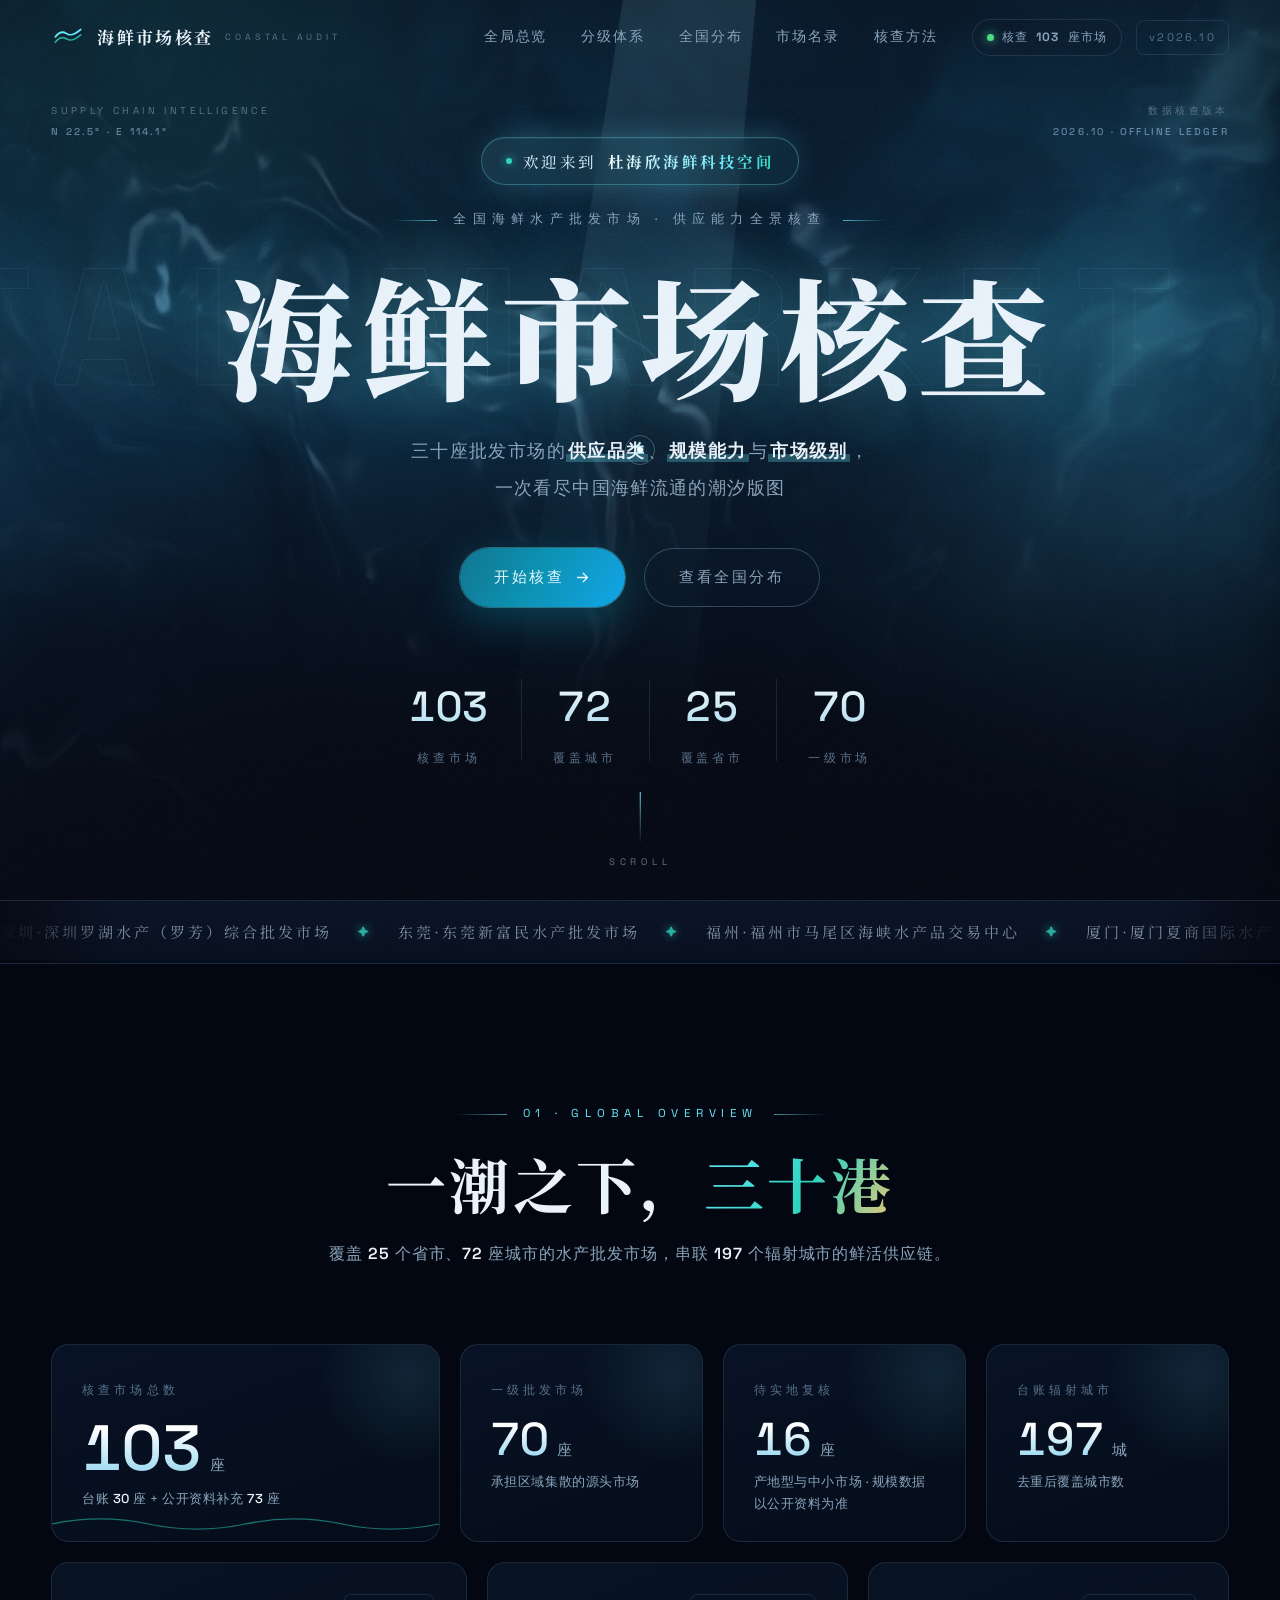
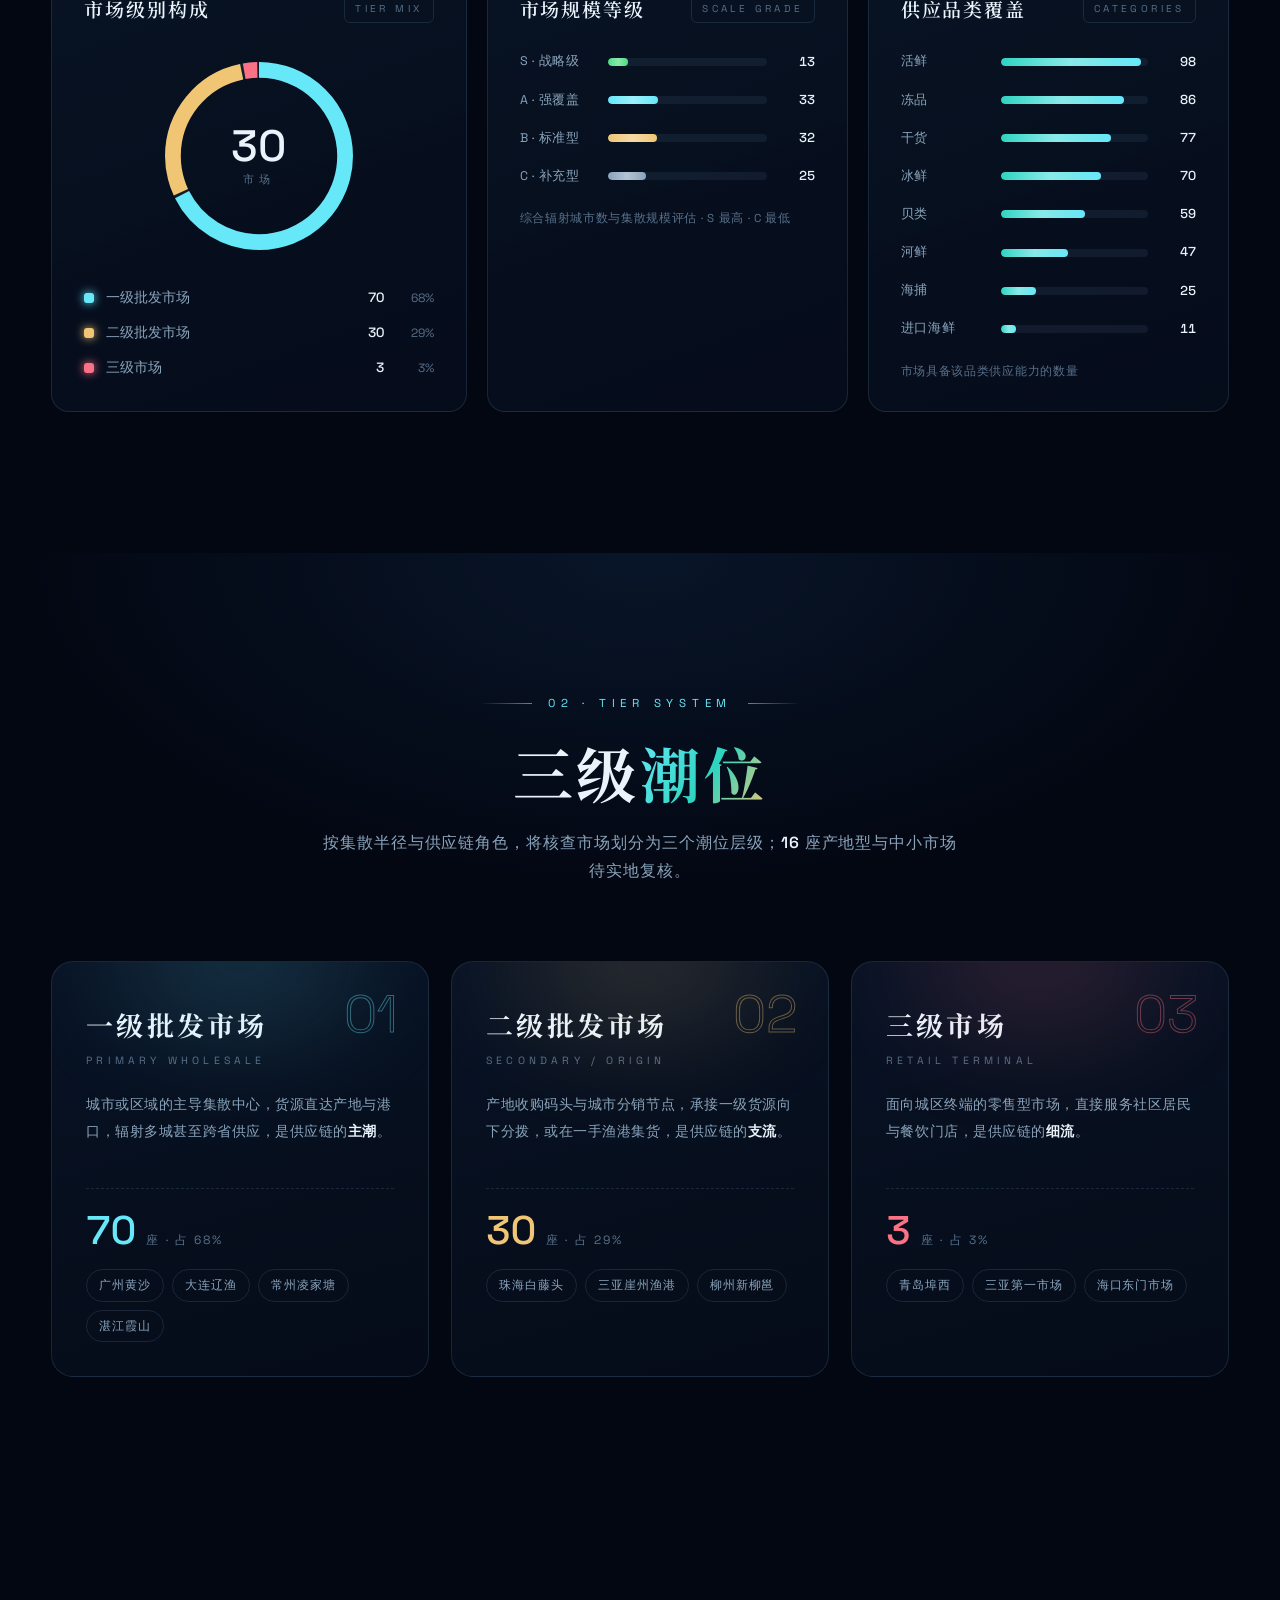
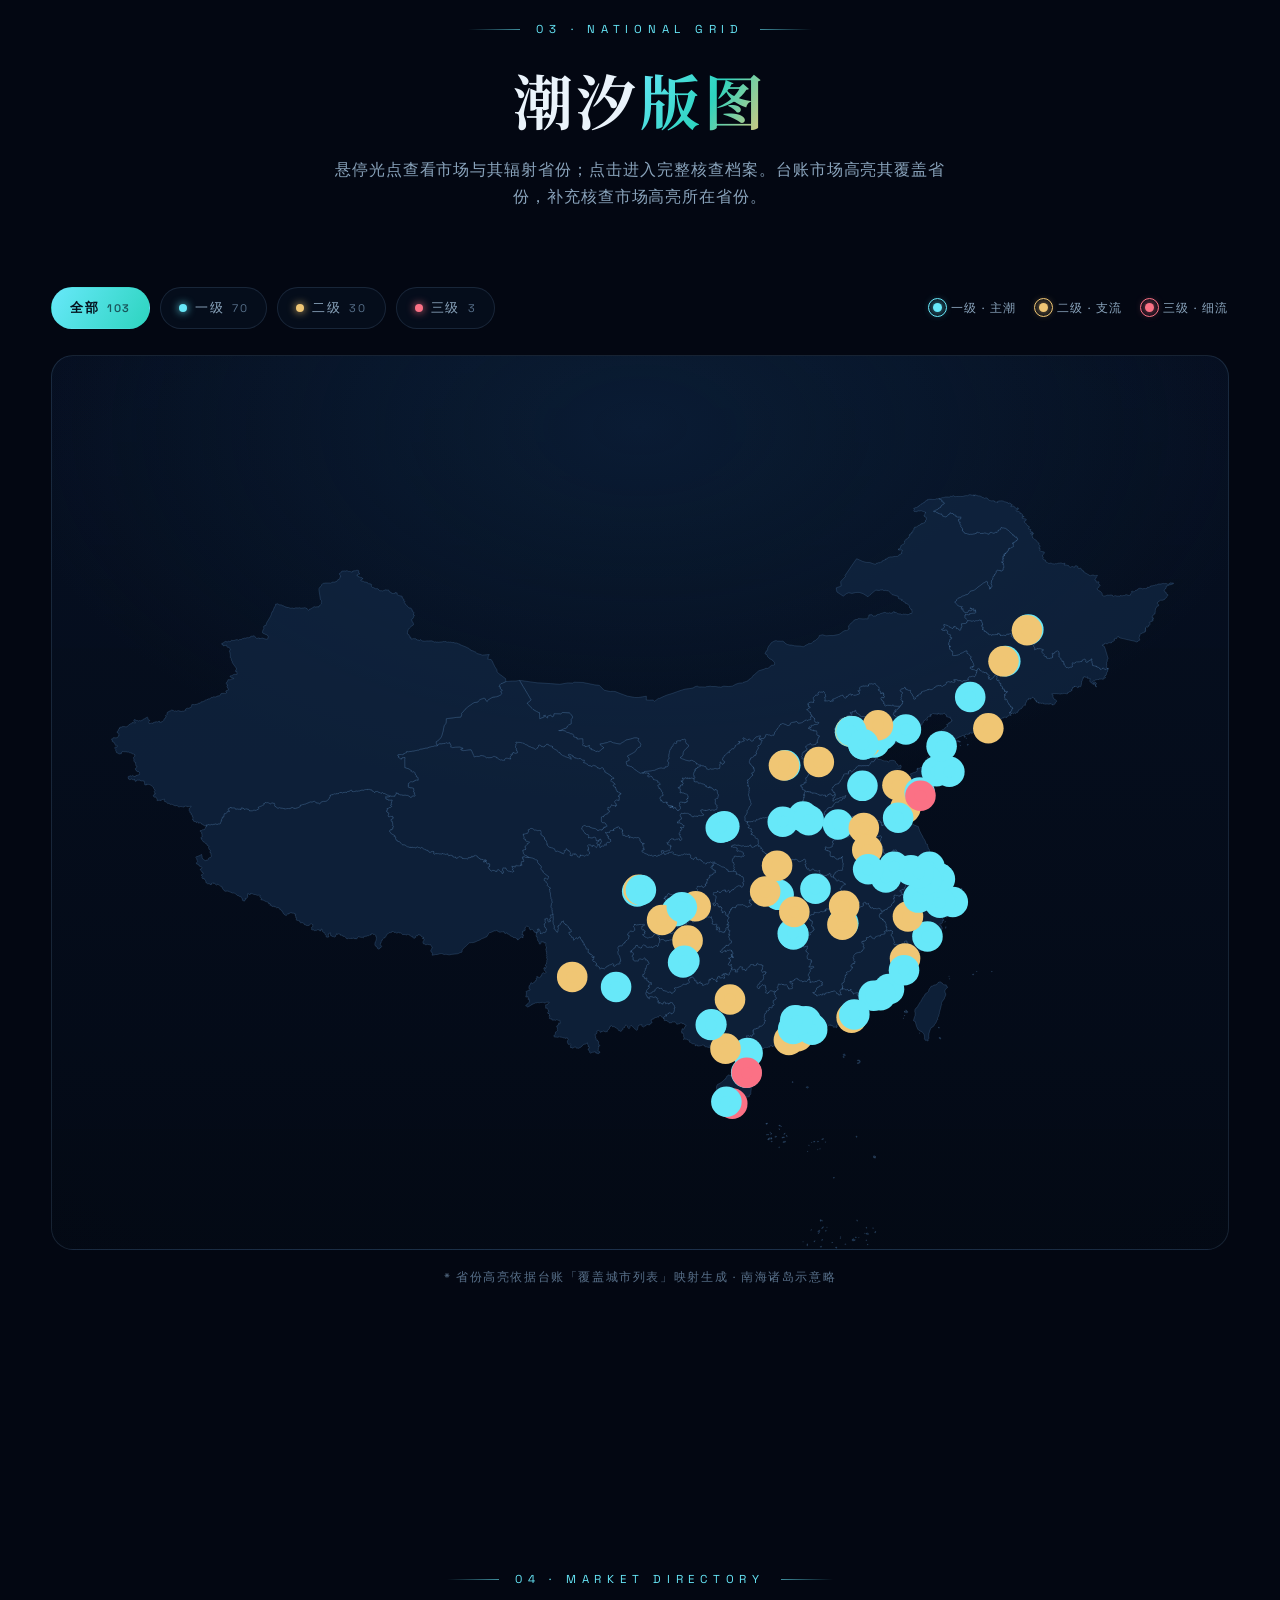
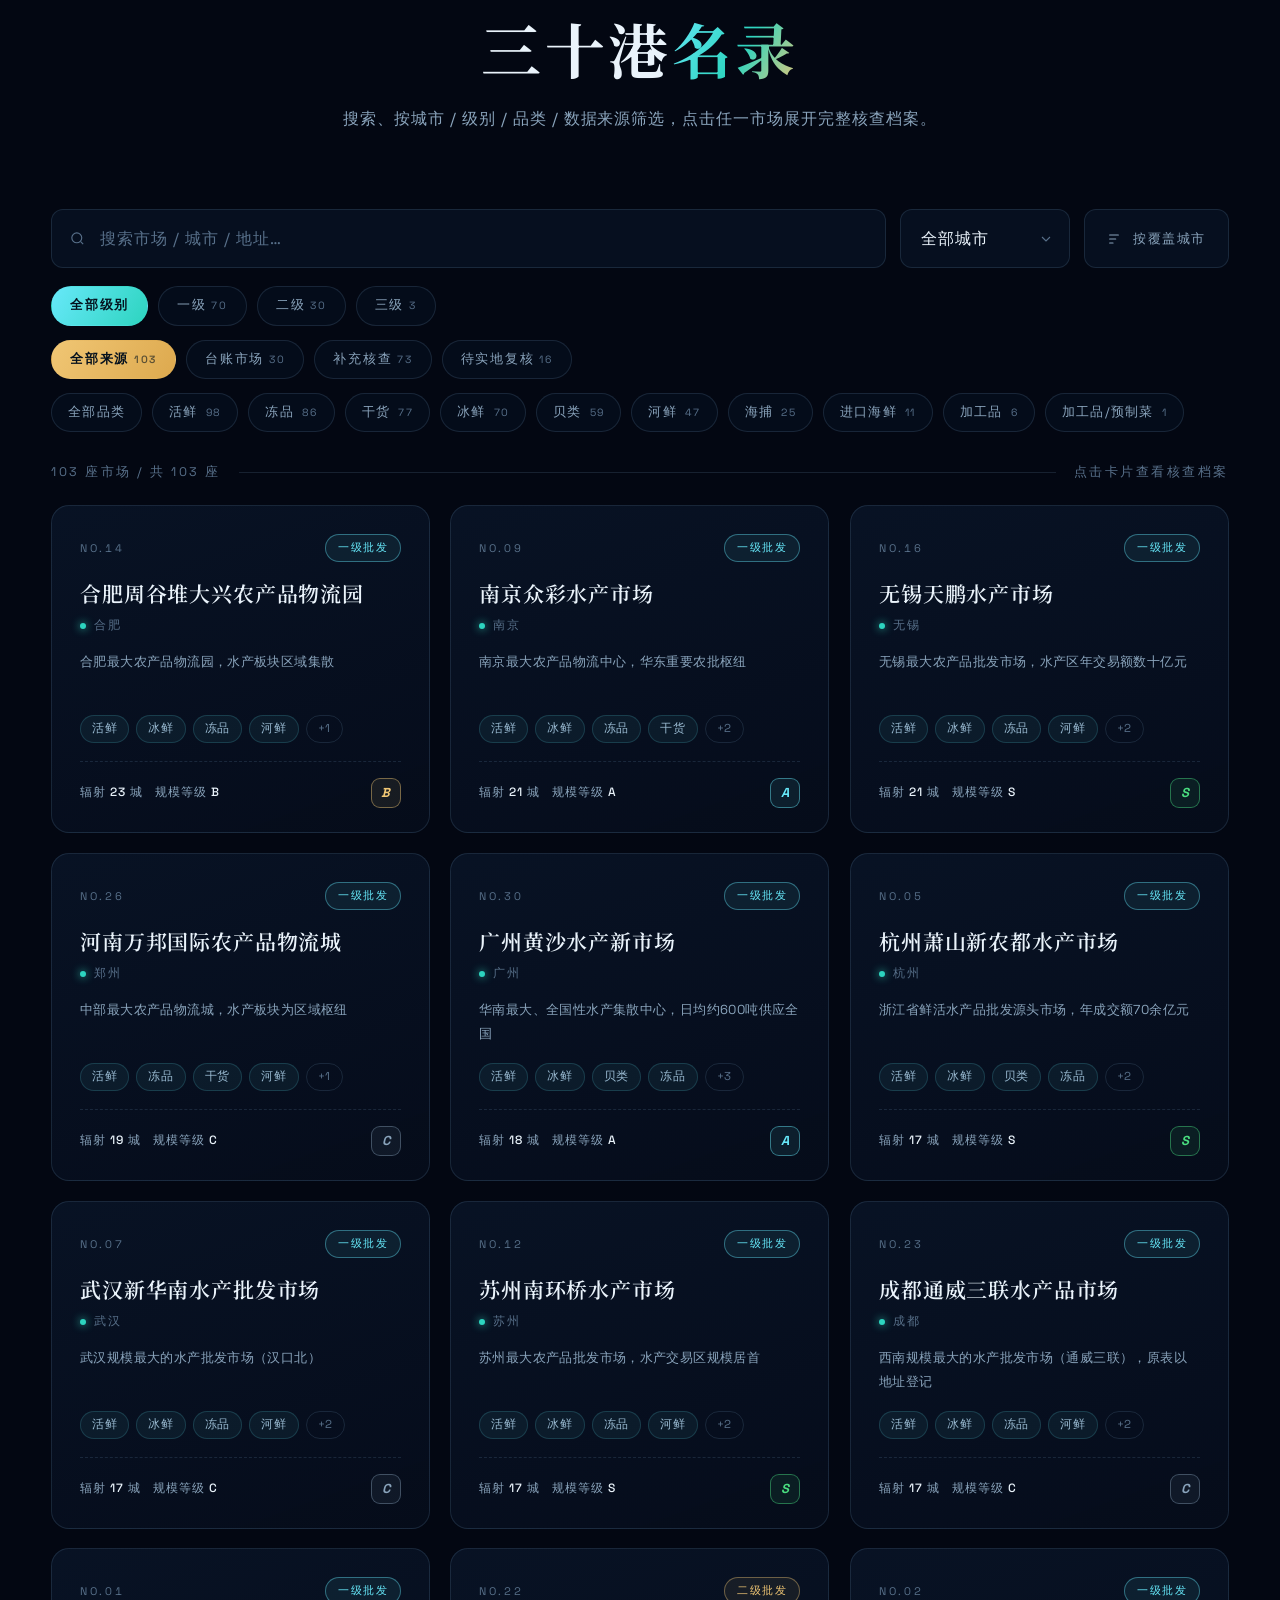
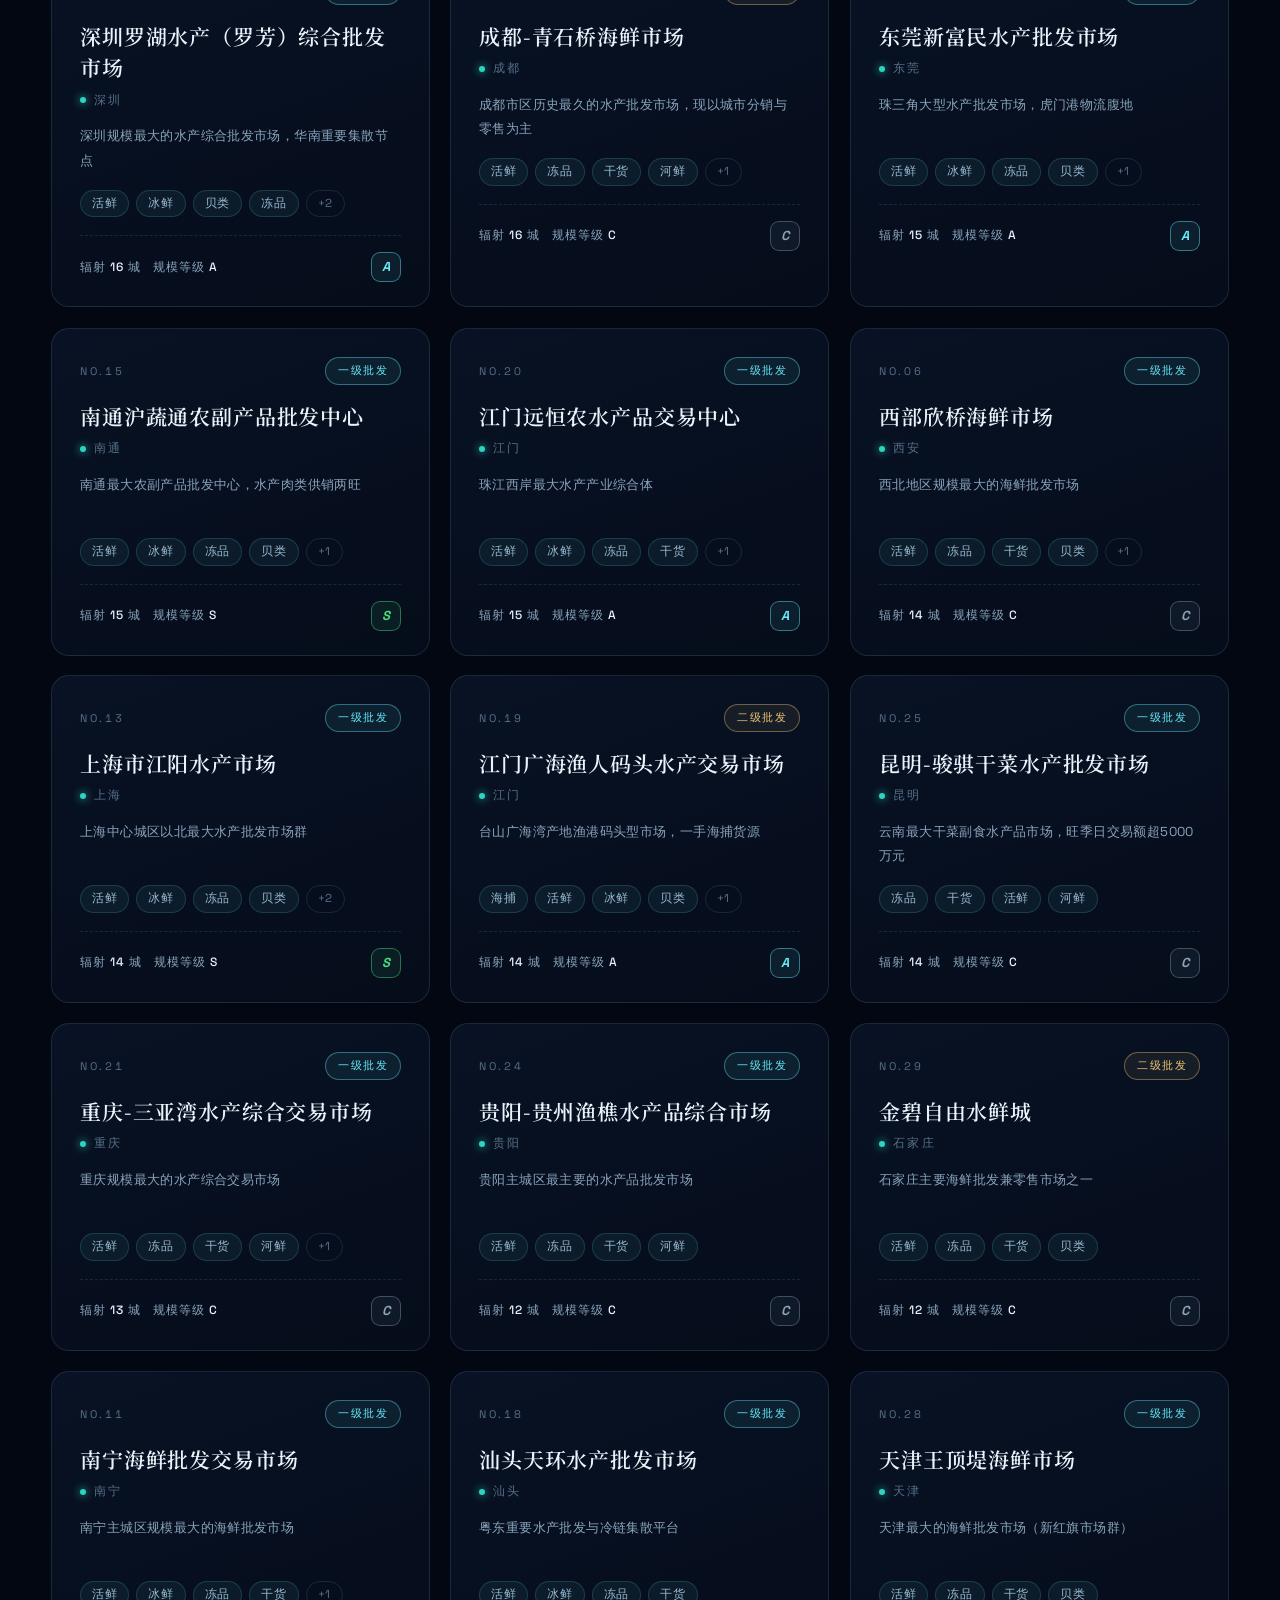
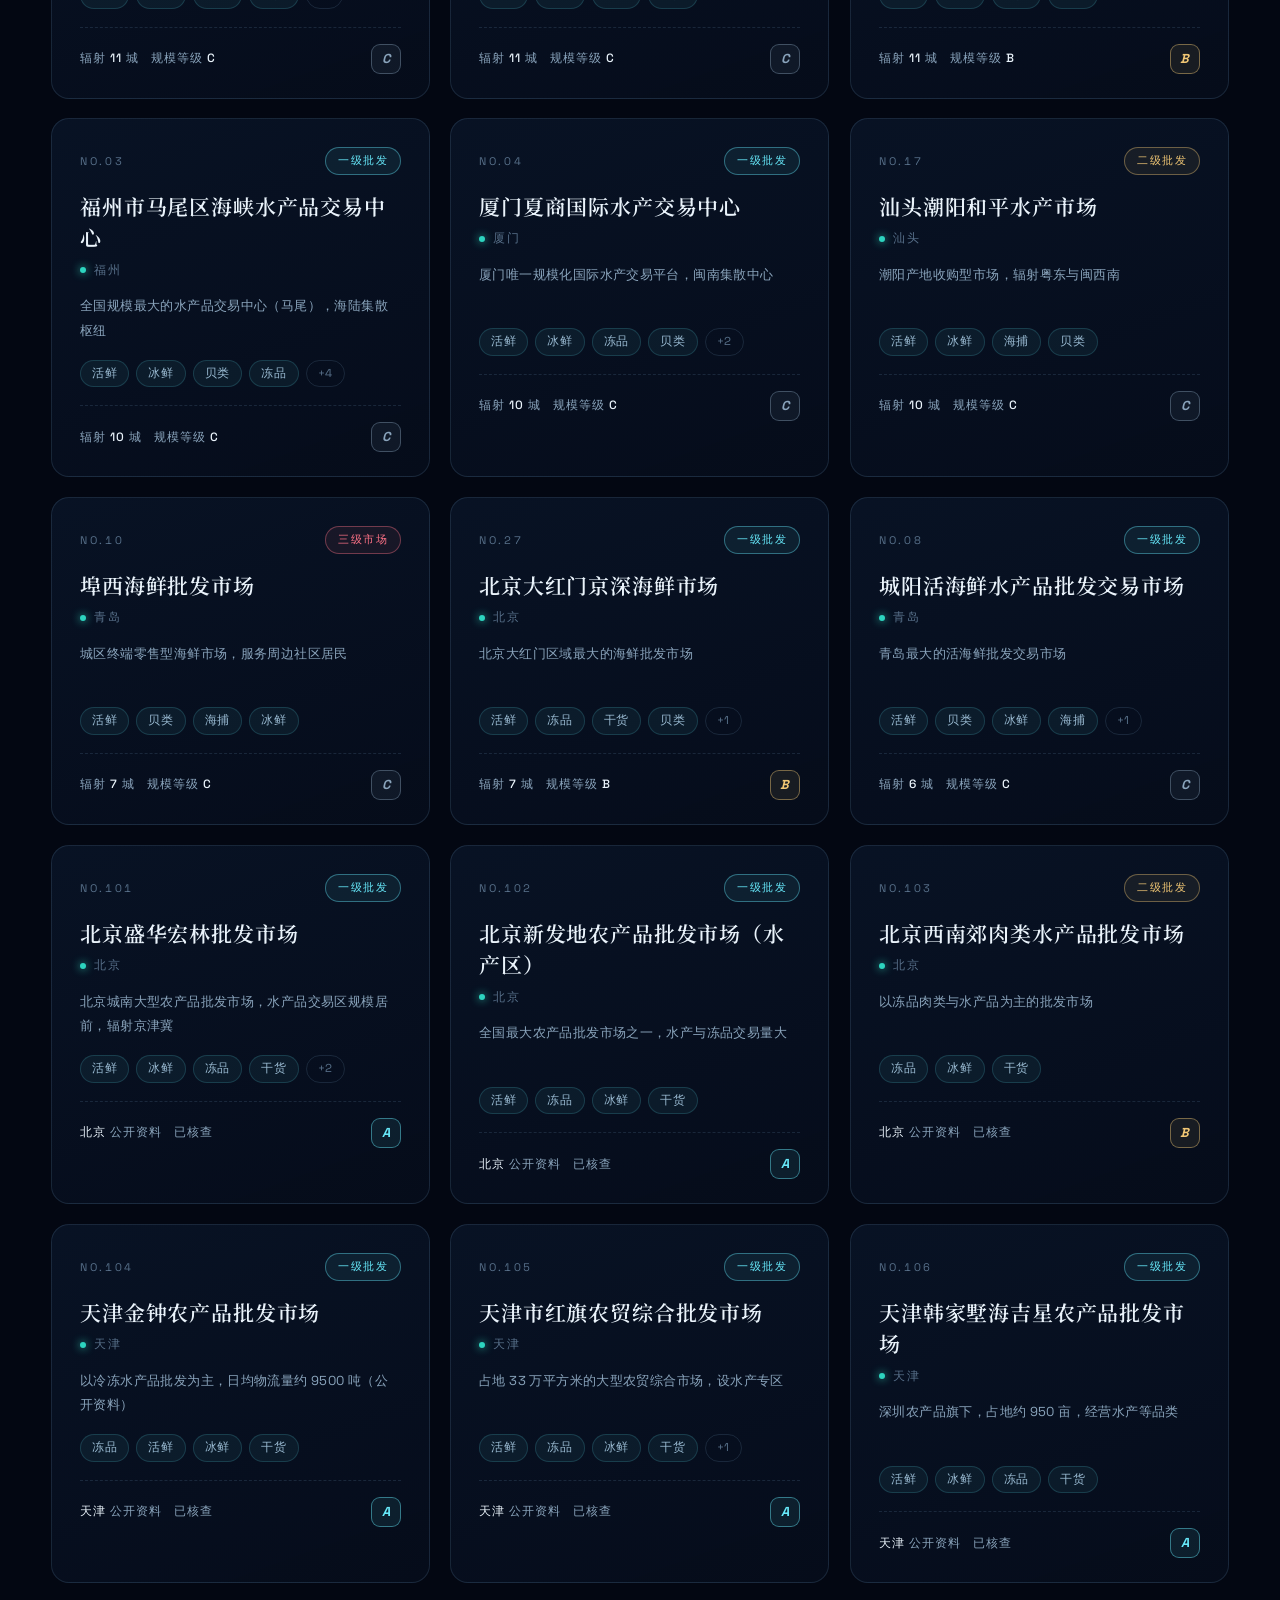
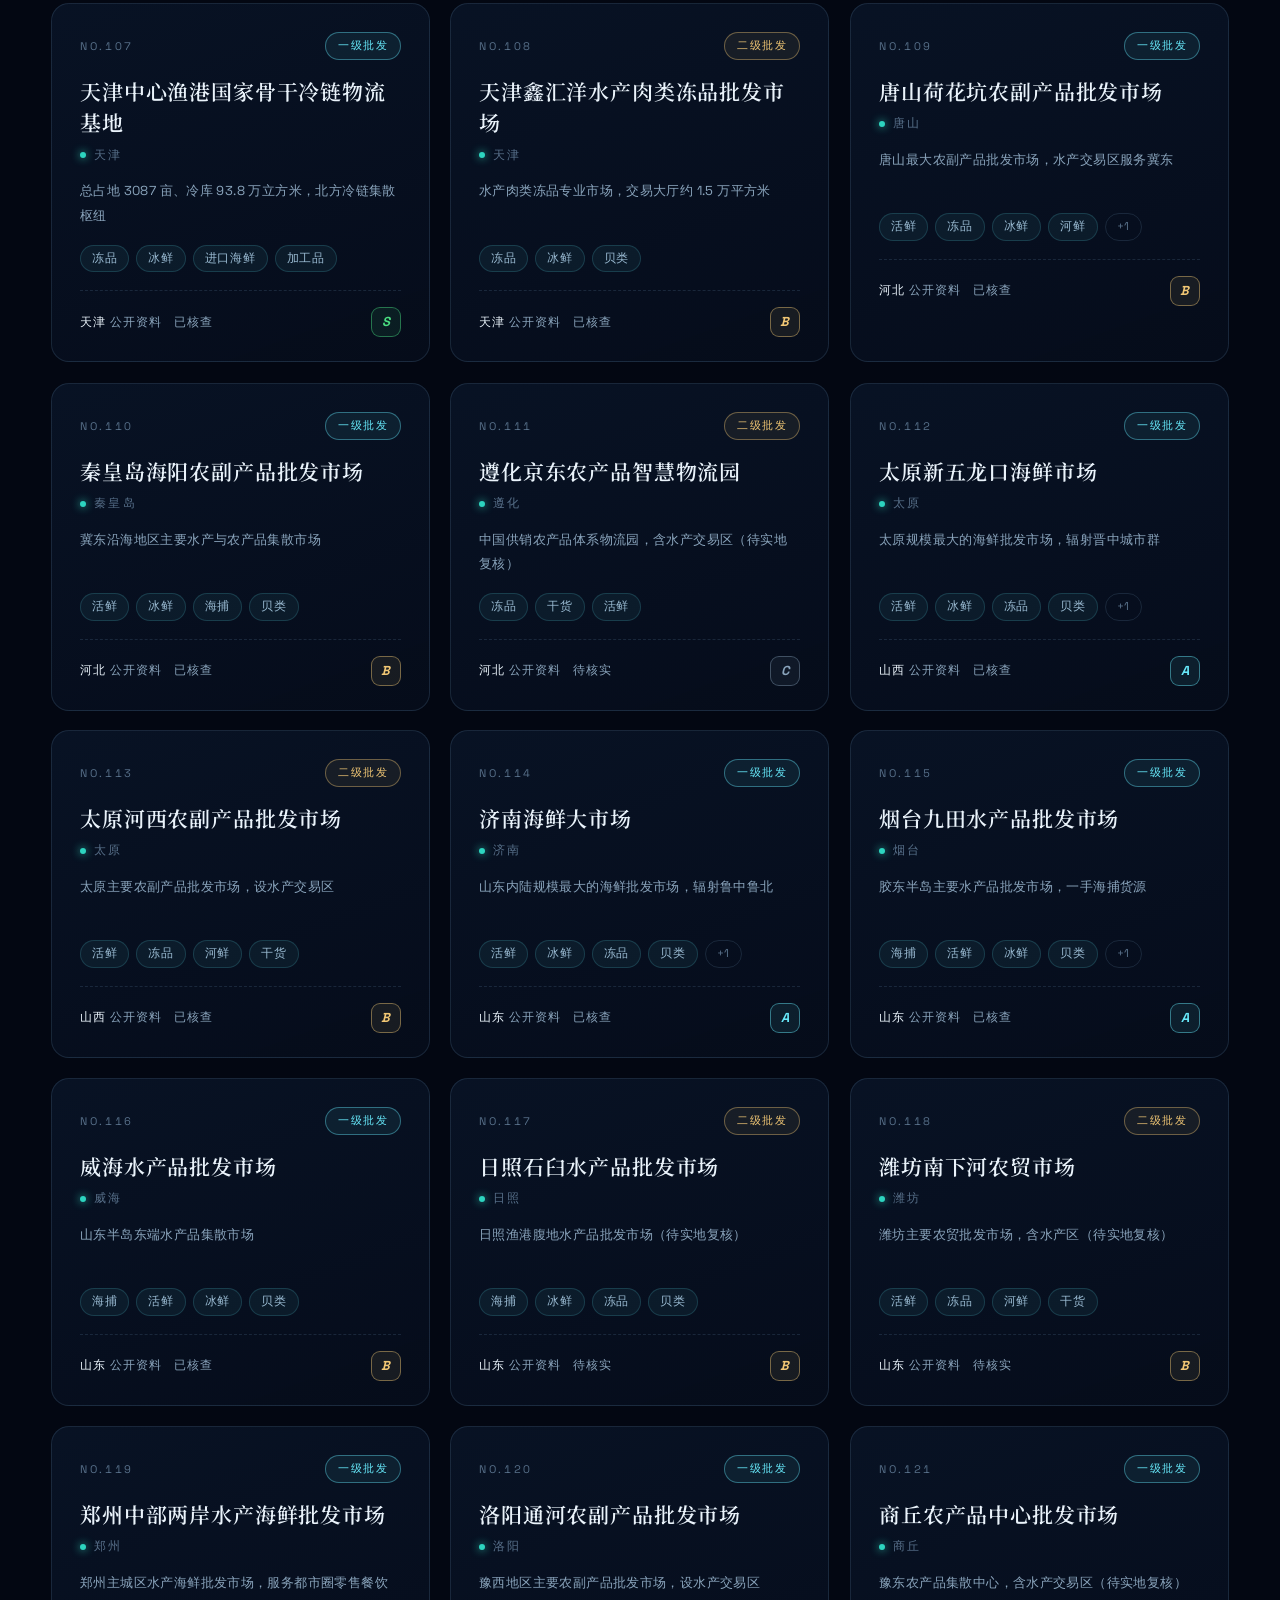
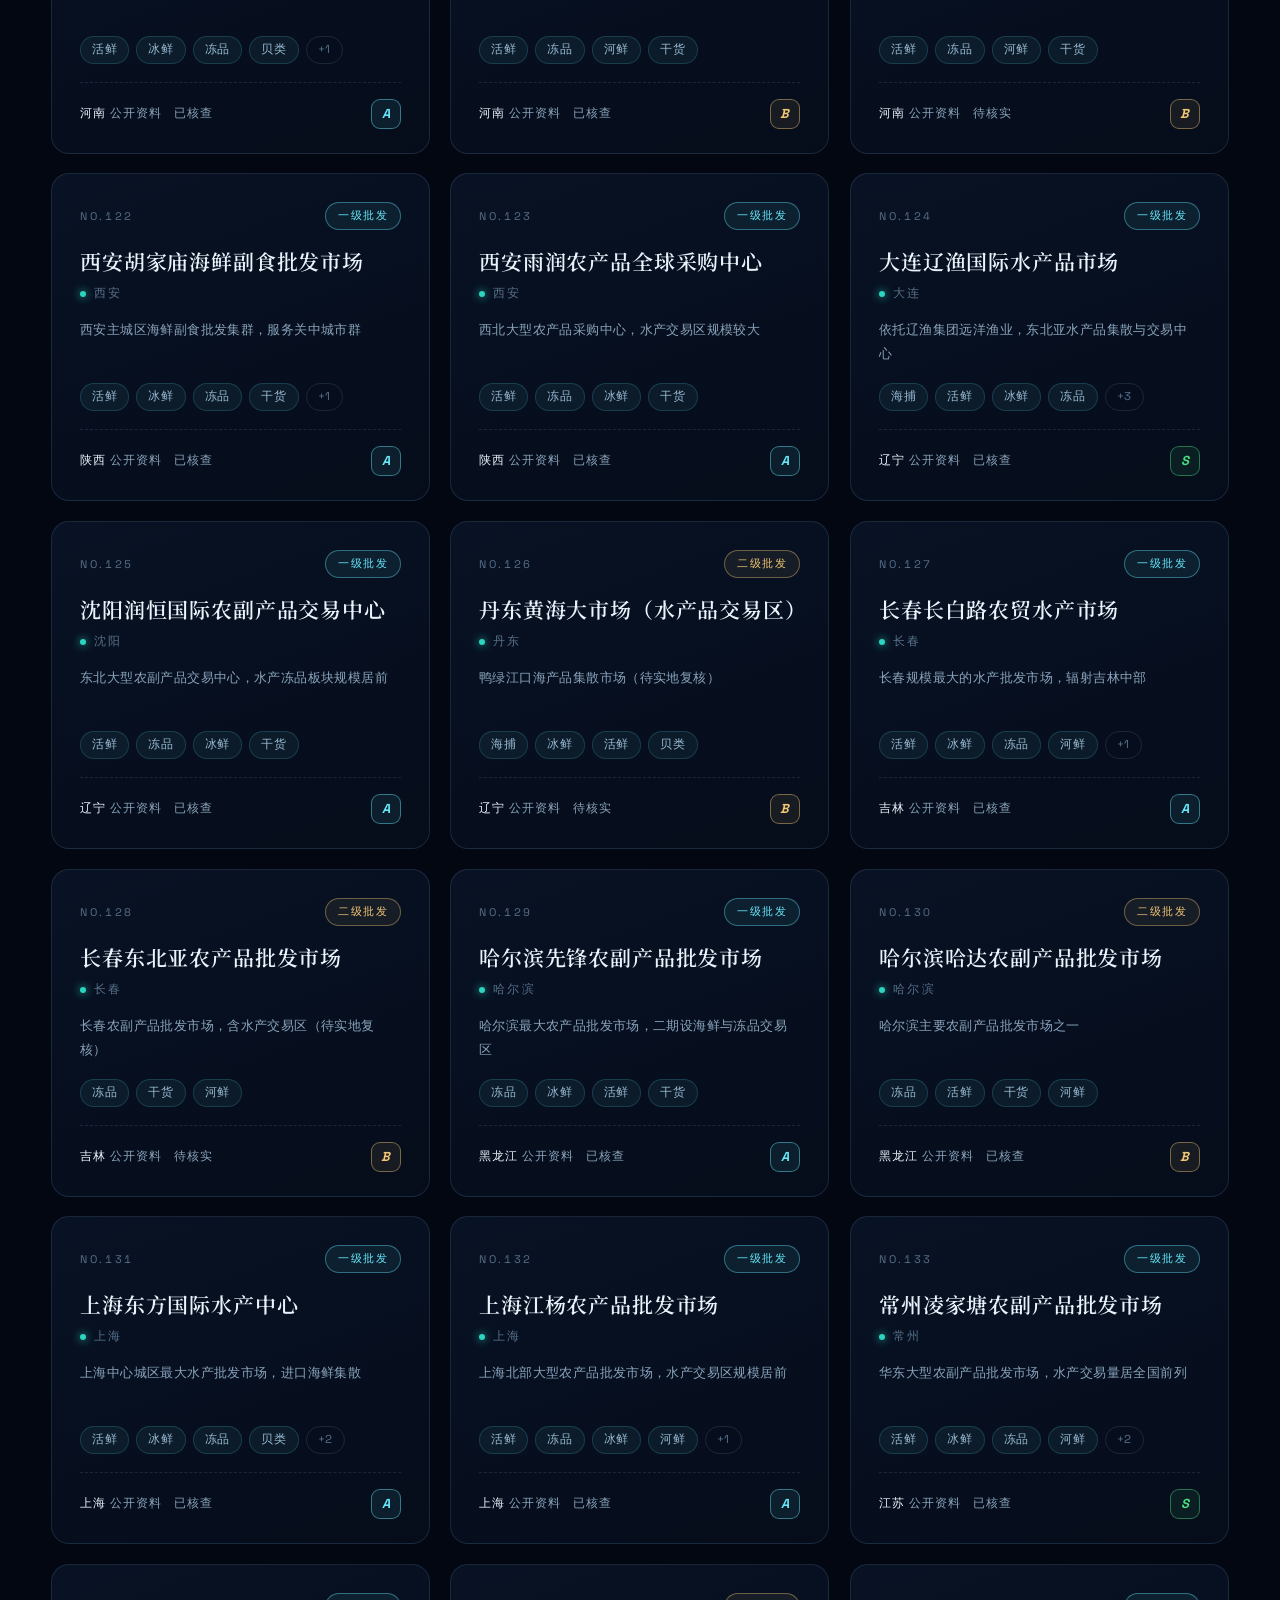
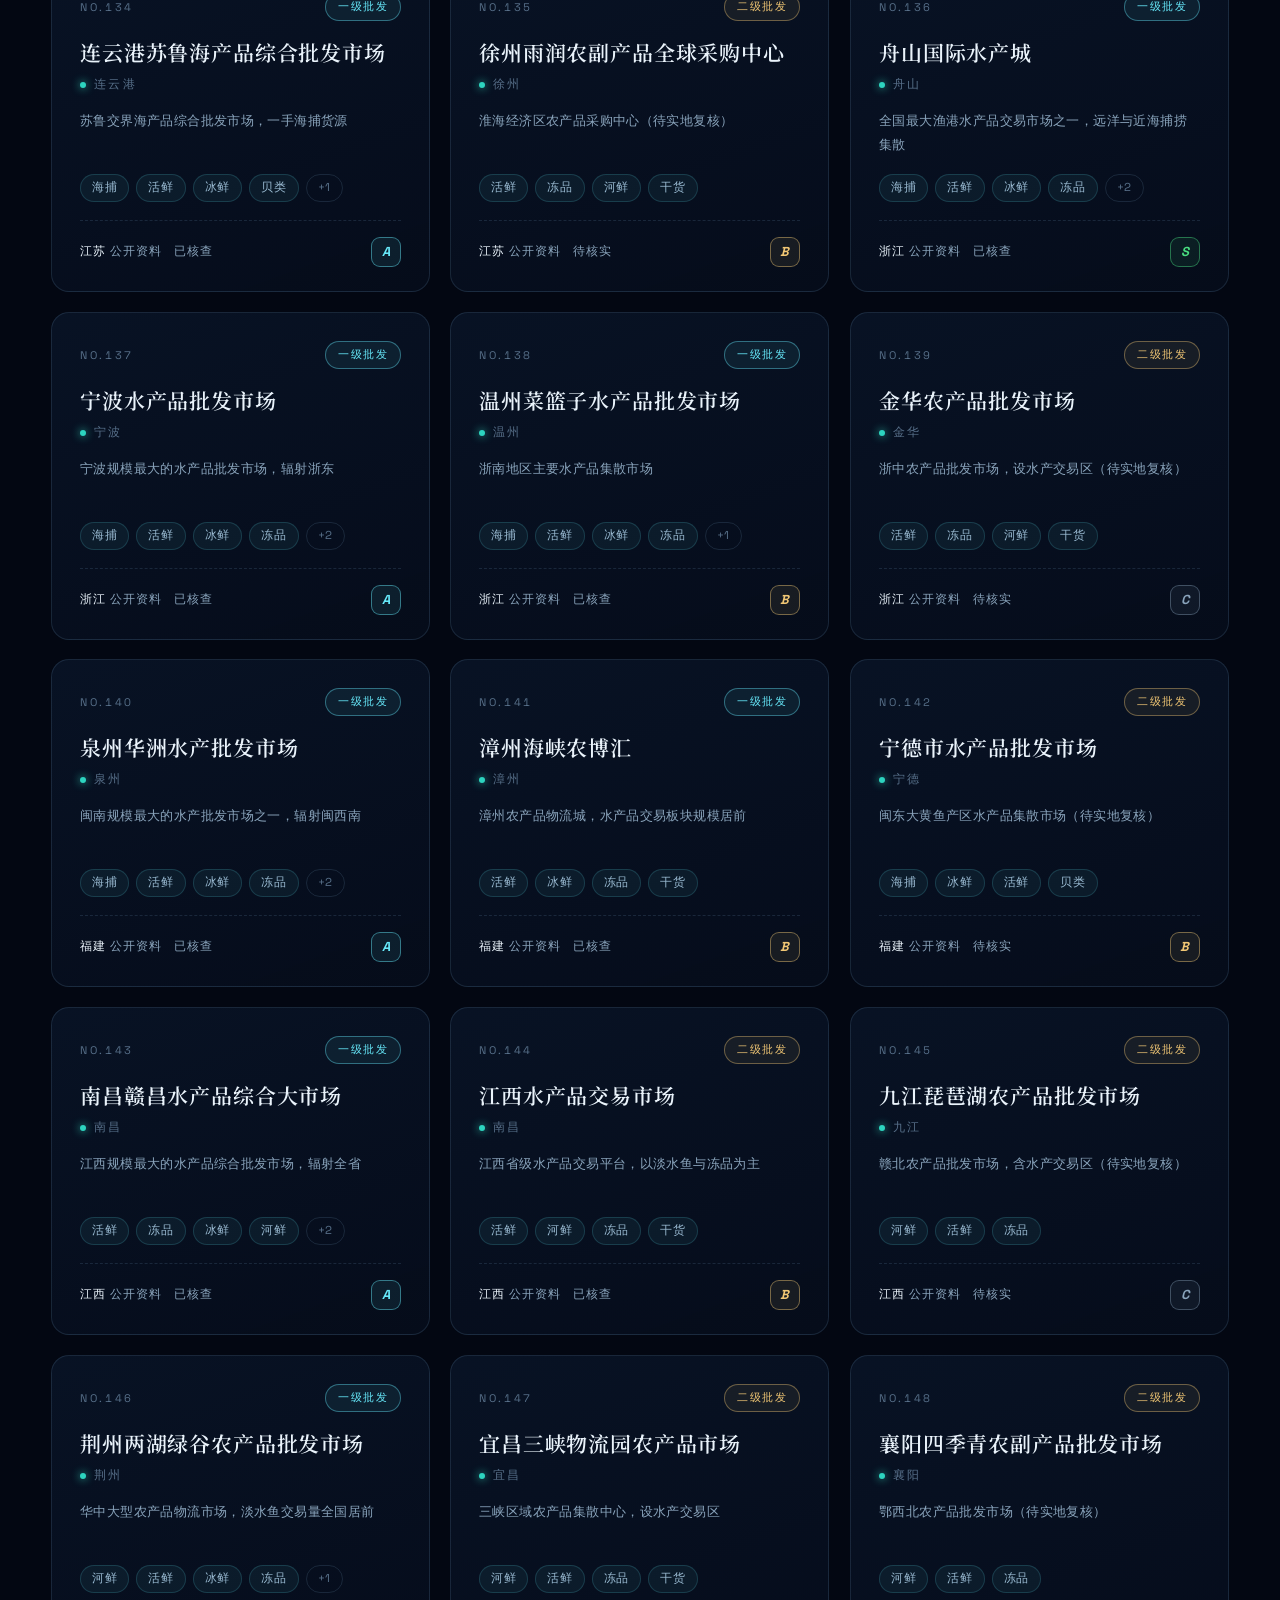
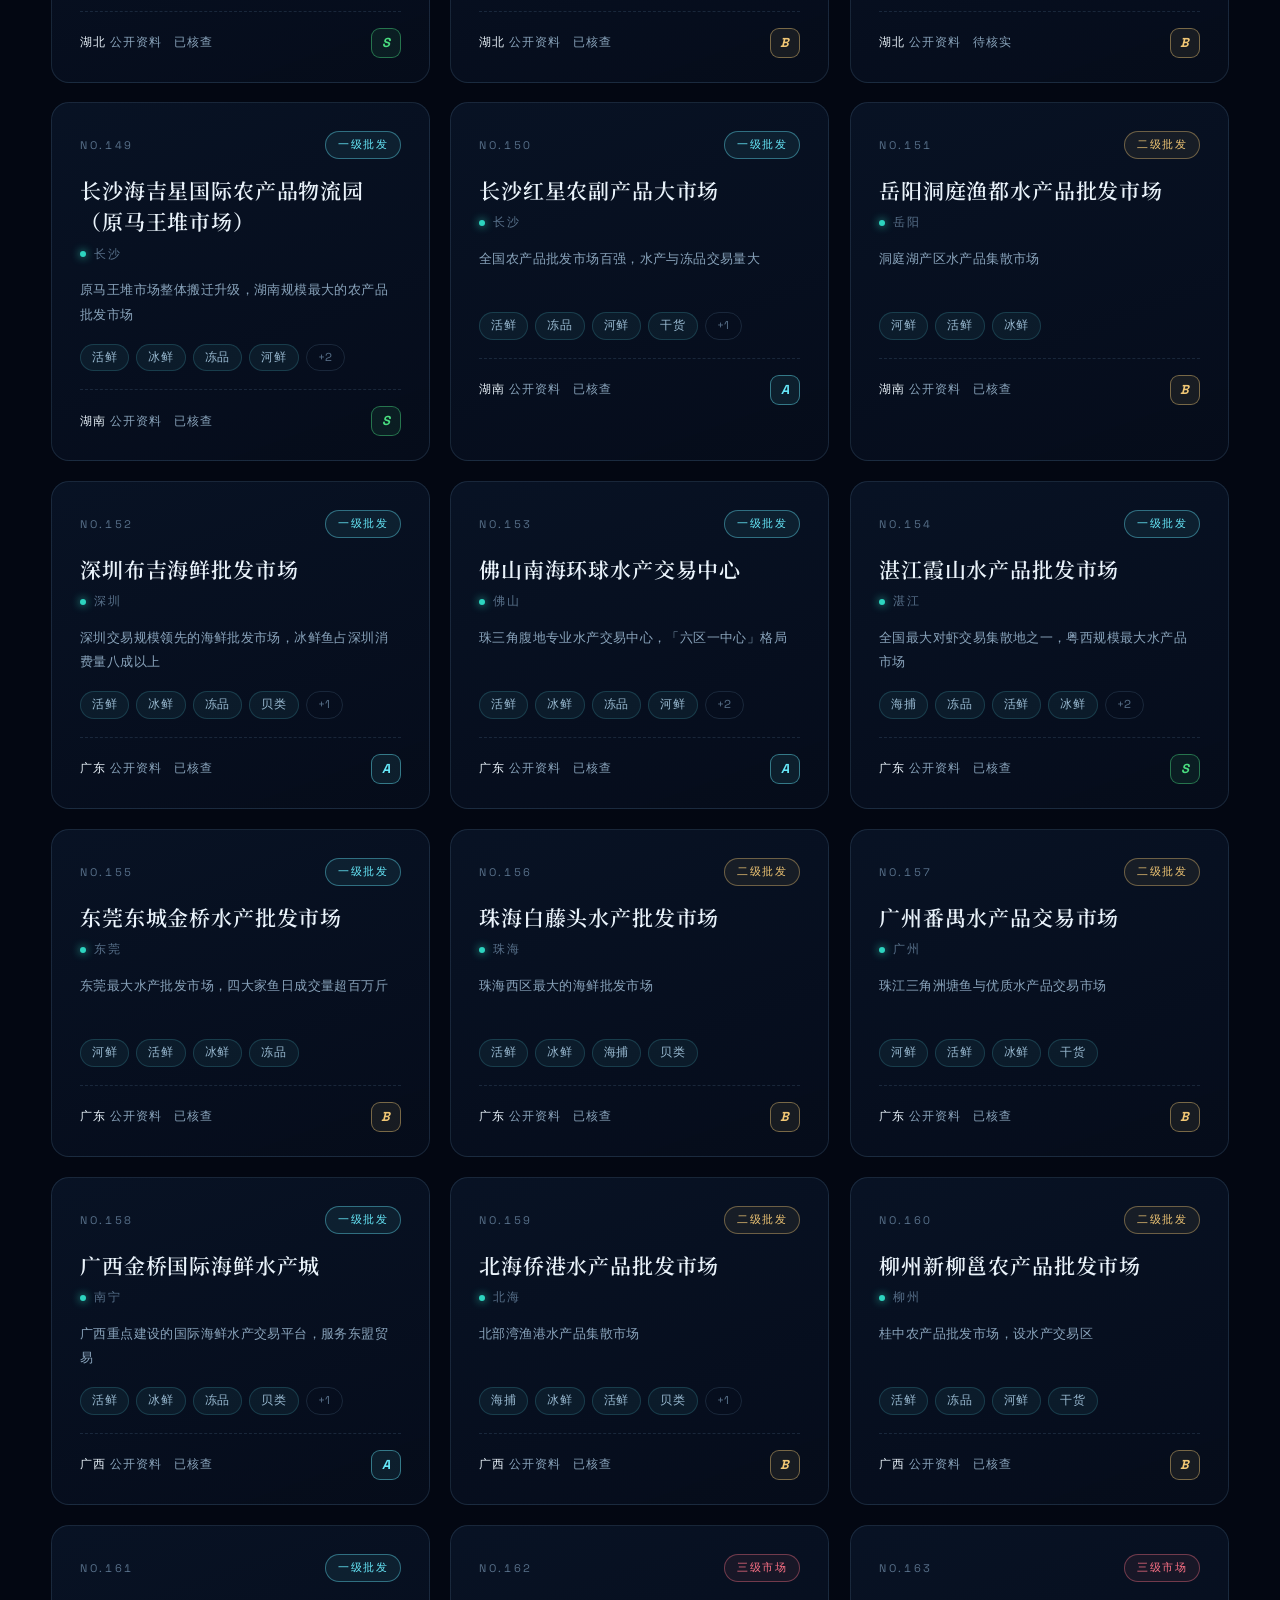
==== commit ec2b7eec: "feat: 增加开场欢迎「杜海欣海鲜科技空间」（预加载+Hero徽标+页脚署名）" ====
--- a/海鲜市场核查-单文件版.html
+++ b/海鲜市场核查-单文件版.html
@@ -113,6 +113,21 @@
 .pre-line{width:min(320px,60vw);height:1px;background:rgba(140,190,235,.16);overflow:hidden}
 .pre-line i{display:block;height:100%;width:0;background:linear-gradient(90deg,var(--teal),var(--cyan));transition:width .2s}
 .pre-label{font-size:12px;letter-spacing:.5em;color:var(--dim);text-transform:uppercase}
+/* 开场欢迎语 */
+.pre-welcome{
+  display:flex;align-items:baseline;gap:2px;text-align:center;
+  font-family:var(--serif);font-weight:600;font-size:clamp(18px,2.6vw,30px);
+  letter-spacing:.12em;color:rgba(233,244,252,.94);line-height:1.5;
+  opacity:0;transform:translateY(16px);filter:blur(10px);
+  animation:preWelcome 1.2s var(--ease) .2s both;
+}
+.pre-welcome b{
+  font-weight:700;background:linear-gradient(110deg,var(--cyan),var(--teal) 50%,var(--gold));
+  -webkit-background-clip:text;background-clip:text;color:transparent;
+  text-shadow:0 0 42px rgba(103,232,249,.35);
+}
+.pre-welcome i{font-style:normal;color:rgba(103,232,249,.55);font-weight:400}
+@keyframes preWelcome{to{opacity:1;transform:none;filter:blur(0)}}
 
 /* ---------- 导航 ---------- */
 #nav{
@@ -168,6 +183,20 @@
 .hero-content{position:relative;z-index:3;text-align:center;padding:calc(var(--nav-h) + 20px) 24px 90px;max-width:1100px}
 .hero-eyebrow{display:flex;align-items:center;justify-content:center;gap:16px;
   font-size:12.5px;letter-spacing:.5em;color:var(--muted);text-transform:uppercase}
+/* Hero 欢迎徽标 */
+.hero-welcome{
+  display:inline-flex;align-items:center;gap:11px;padding:10px 24px;border-radius:99px;
+  border:1px solid rgba(103,232,249,.3);
+  background:linear-gradient(120deg,rgba(103,232,249,.12),rgba(45,212,191,.06));
+  font-family:var(--serif);font-size:clamp(12.5px,1.35vw,15.5px);font-weight:500;
+  letter-spacing:.16em;color:rgba(216,238,252,.92);
+  box-shadow:0 0 34px -12px rgba(103,232,249,.5),inset 0 1px 0 rgba(255,255,255,.06);
+  backdrop-filter:blur(8px);-webkit-backdrop-filter:blur(8px);margin-bottom:24px;
+}
+.hero-welcome b{font-weight:700;background:linear-gradient(110deg,#fff,var(--cyan) 70%,var(--teal));
+  -webkit-background-clip:text;background-clip:text;color:transparent}
+.hero-welcome::before{content:"";width:6px;height:6px;border-radius:50%;background:var(--teal);
+  box-shadow:0 0 10px var(--teal);animation:blink 2.4s infinite;flex:none}
 .hero-eyebrow i{width:44px;height:1px;background:linear-gradient(90deg,transparent,var(--cyan));opacity:.7}
 .hero-eyebrow i:last-child{background:linear-gradient(90deg,var(--cyan),transparent)}
 .hero-title{
@@ -486,6 +515,7 @@
 .foot-brand svg path:last-child{stroke:var(--teal);opacity:.75}
 .foot-brand b{font-family:var(--serif);font-size:17px;letter-spacing:.16em;display:block}
 .foot-brand span{font-size:9.5px;letter-spacing:.4em;color:var(--dim)}
+.foot-org{display:block;margin-top:5px;color:rgba(103,232,249,.7) !important;letter-spacing:.3em !important}
 #footer p{font-size:12.5px;color:var(--dim);letter-spacing:.08em;max-width:760px;line-height:2}
 #footer .foot-copy{margin-top:26px;letter-spacing:.3em;color:rgba(88,112,138,.7)}
 
@@ -637,6 +667,7 @@
   <div class="pre-mark">
     <svg viewBox="0 0 64 64"><path d="M8 30c7-9 14-11 21-6.5S43 27 56 16" /><path d="M8 40c7-9 14-11 21-6.5S43 37 56 26" /></svg>
   </div>
+  <p class="pre-welcome">欢迎来到<i>「</i><b>杜海欣海鲜科技空间</b><i>」</i></p>
   <div class="pre-num"><span id="pre-count">0</span><em>%</em></div>
   <div class="pre-line"><i></i></div>
   <p class="pre-label">正在校准潮汐数据…</p>
@@ -679,6 +710,7 @@
   </div>
 
   <div class="hero-content">
+    <p class="hero-welcome reveal-hero" style="--d:0s">欢迎来到<b>杜海欣海鲜科技空间</b></p>
     <p class="hero-eyebrow reveal-hero" style="--d:.05s"><i></i>全国海鲜水产批发市场 · 供应能力全景核查<i></i></p>
     <h1 class="hero-title" id="hero-title" aria-label="海鲜市场核查">海鲜市场核查</h1>
     <p class="hero-sub reveal-hero" style="--d:.25s">三十座批发市场的<b>供应品类</b>、<b>规模能力</b>与<b>市场级别</b>，<br class="br-d">一次看尽中国海鲜流通的潮汐版图</p>
@@ -929,7 +961,7 @@
 <footer id="footer">
   <div class="foot-brand">
     <svg viewBox="0 0 64 64"><path d="M8 30c7-9 14-11 21-6.5S43 27 56 16" /><path d="M8 40c7-9 14-11 21-6.5S43 37 56 26" /></svg>
-    <div><b>海鲜市场核查</b><span>COASTAL MARKET AUDIT · 2026</span></div>
+    <div><b>海鲜市场核查</b><span>COASTAL MARKET AUDIT · 2026</span><span class="foot-org">杜海欣海鲜科技空间 · 出品</span></div>
   </div>
   <p>数据基于台账明细与公开资料整理 · 级别与规模结论供内部选址决策参考，正式决策前建议实地复核。</p>
   <p class="foot-copy">© 2026 · 潮汐之下，鲜味有源</p>
@@ -6337,7 +6369,7 @@
   (function preload() {
     var el = $("#preloader"), num = $("#pre-count"), line = $(".pre-line i");
     if (!el) return;
-    var t0 = performance.now(), DUR = reduced ? 200 : 1350;
+    var t0 = performance.now(), DUR = reduced ? 200 : 1750;
     function step(now) {
       var p = Math.min((now - t0) / DUR, 1);
       var eased = 1 - Math.pow(1 - p, 3);
@@ -7038,7 +7070,7 @@
     var id = parseInt(m[1], 10);
     setTimeout(function () {
       if (marketById(id)) { selectMapMarket(id); openDrawer(id); }
-    }, 1400);
+    }, 2000);
   })();
 
   /* 兜底：任何原因导致显现未触发时，3 秒后强制完成（防白屏） */
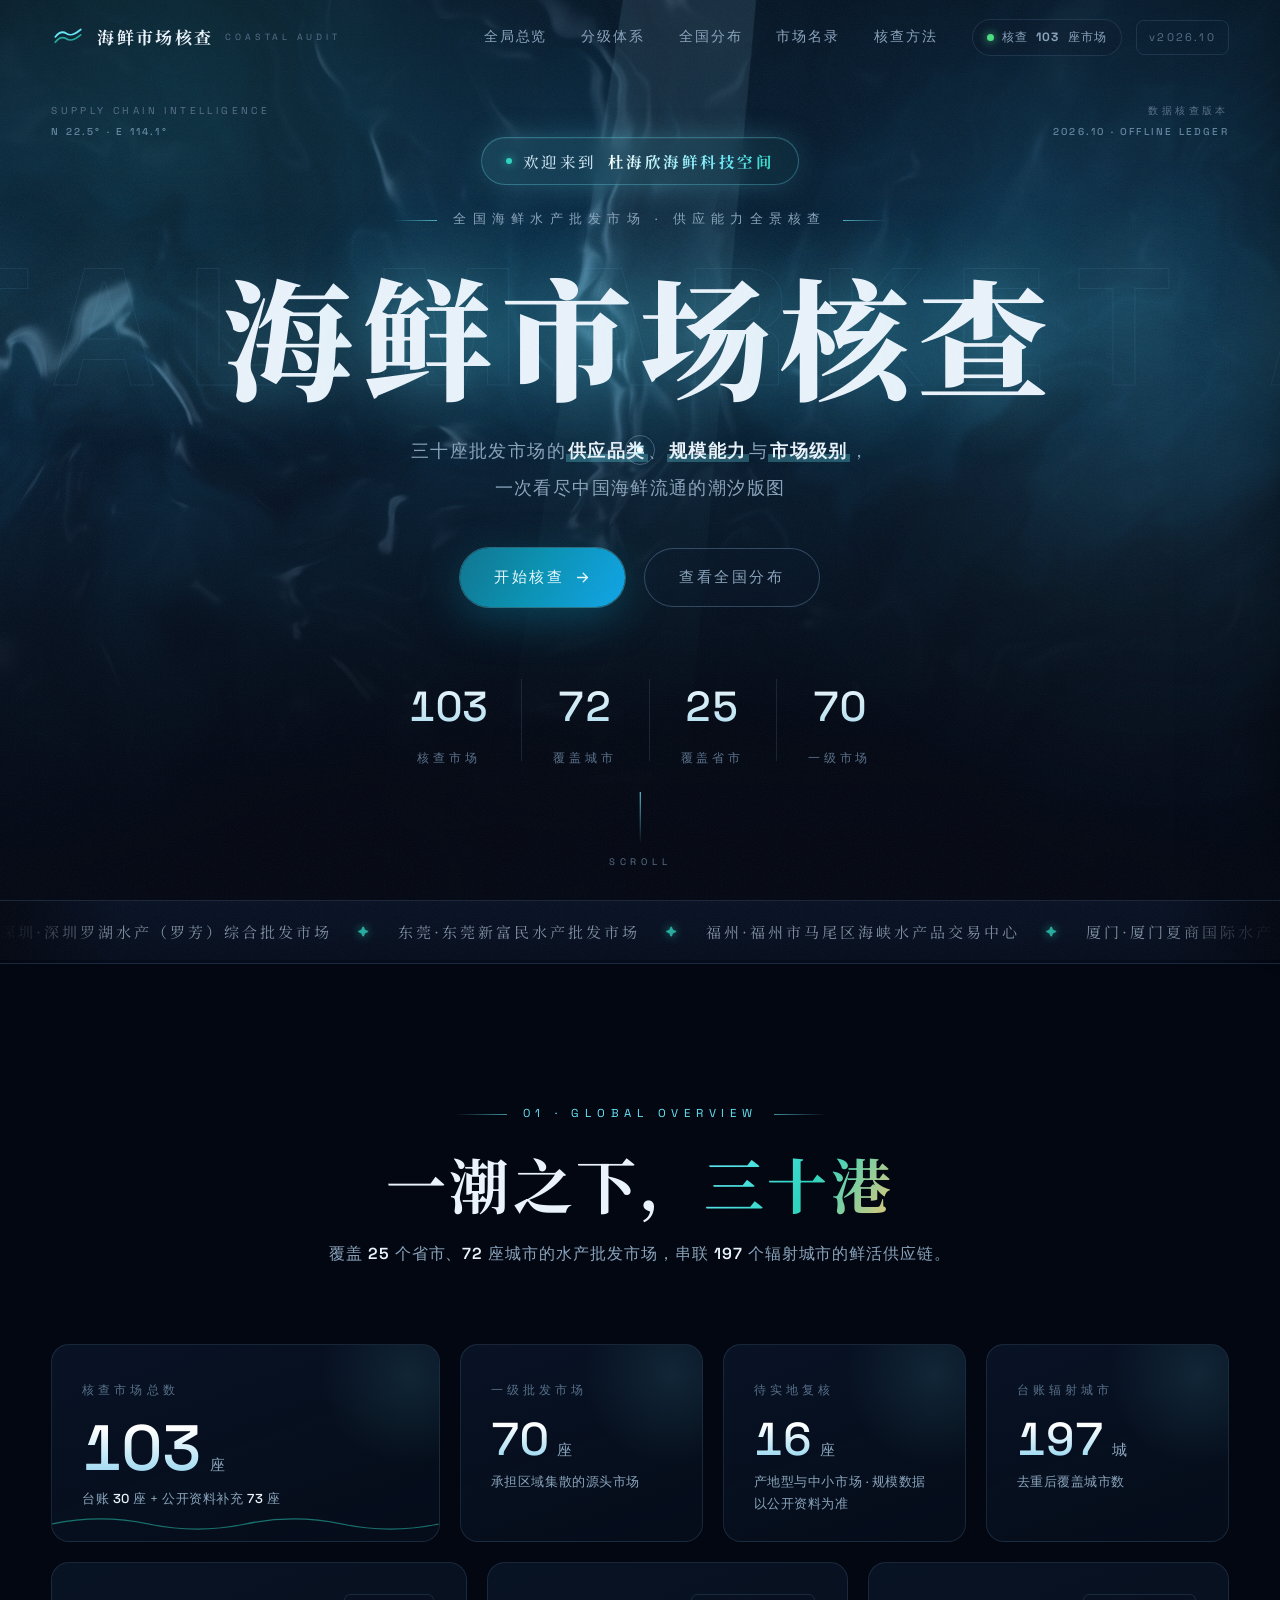
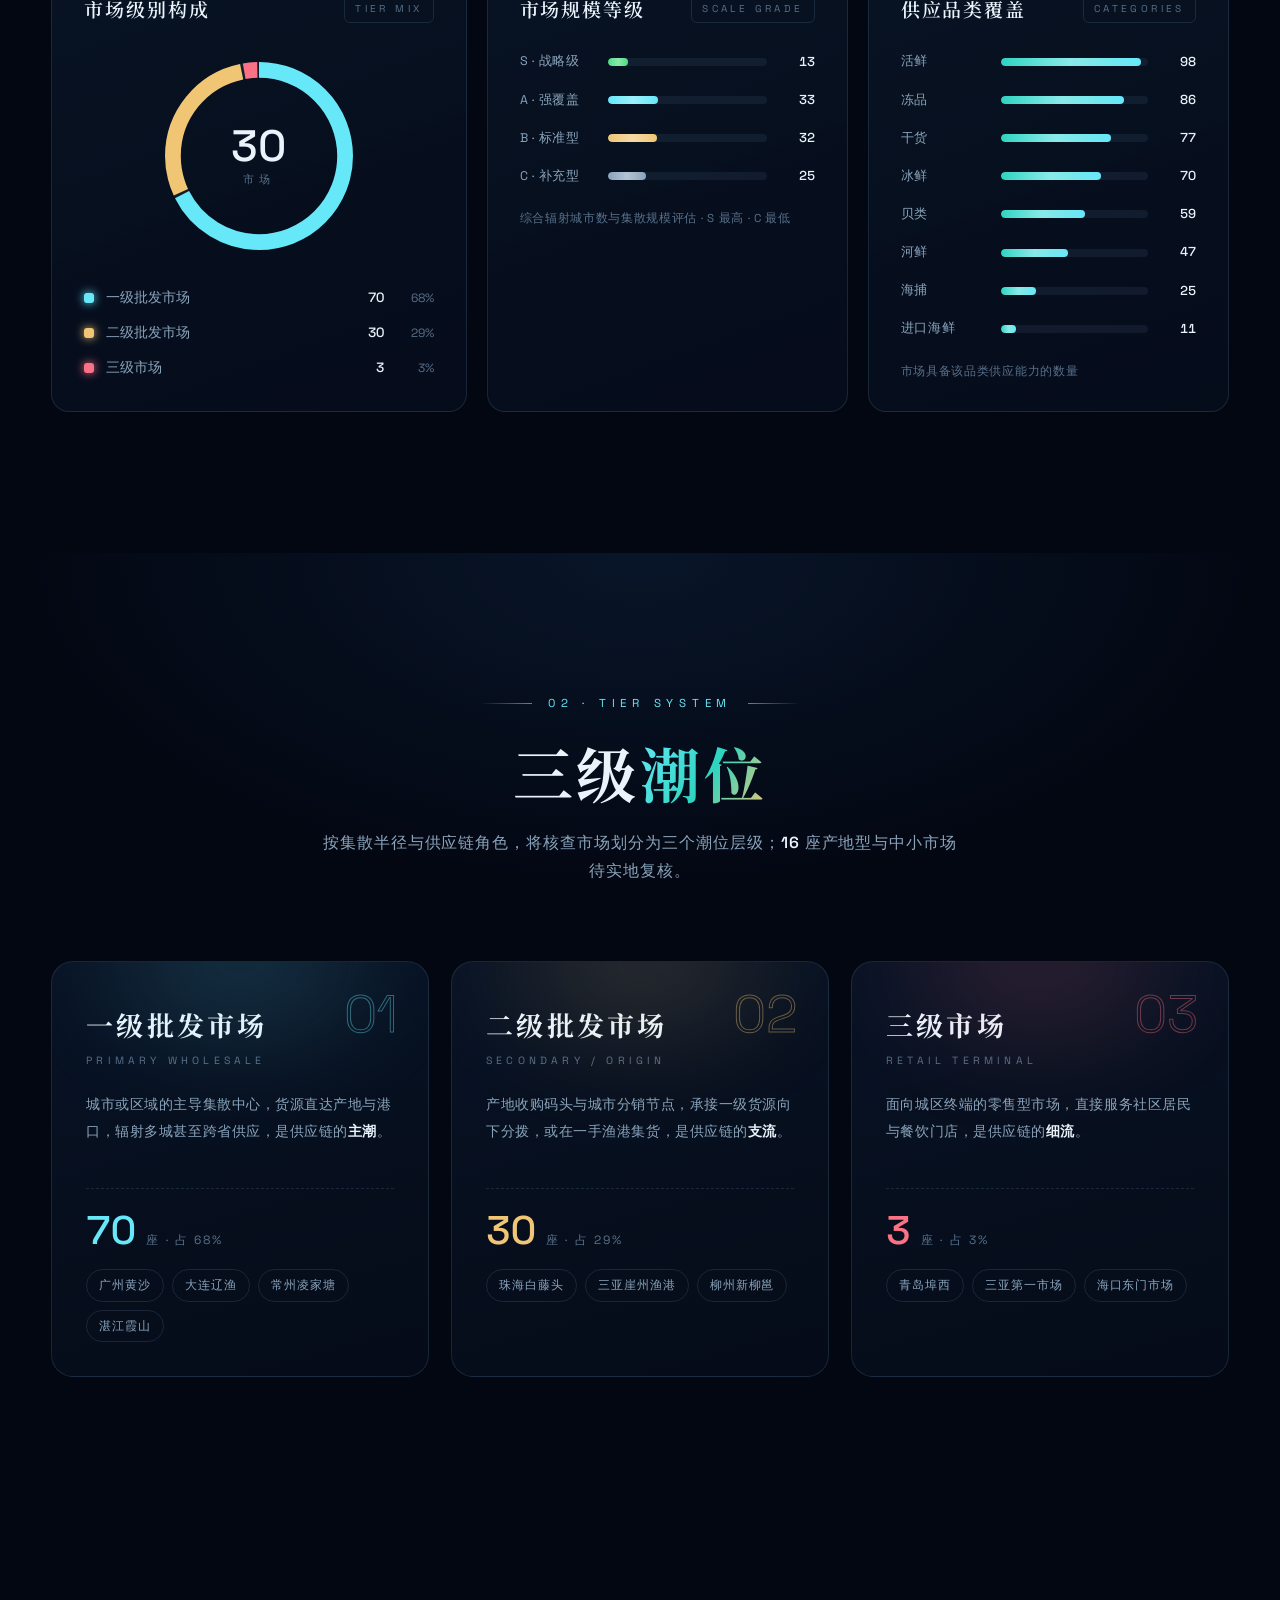
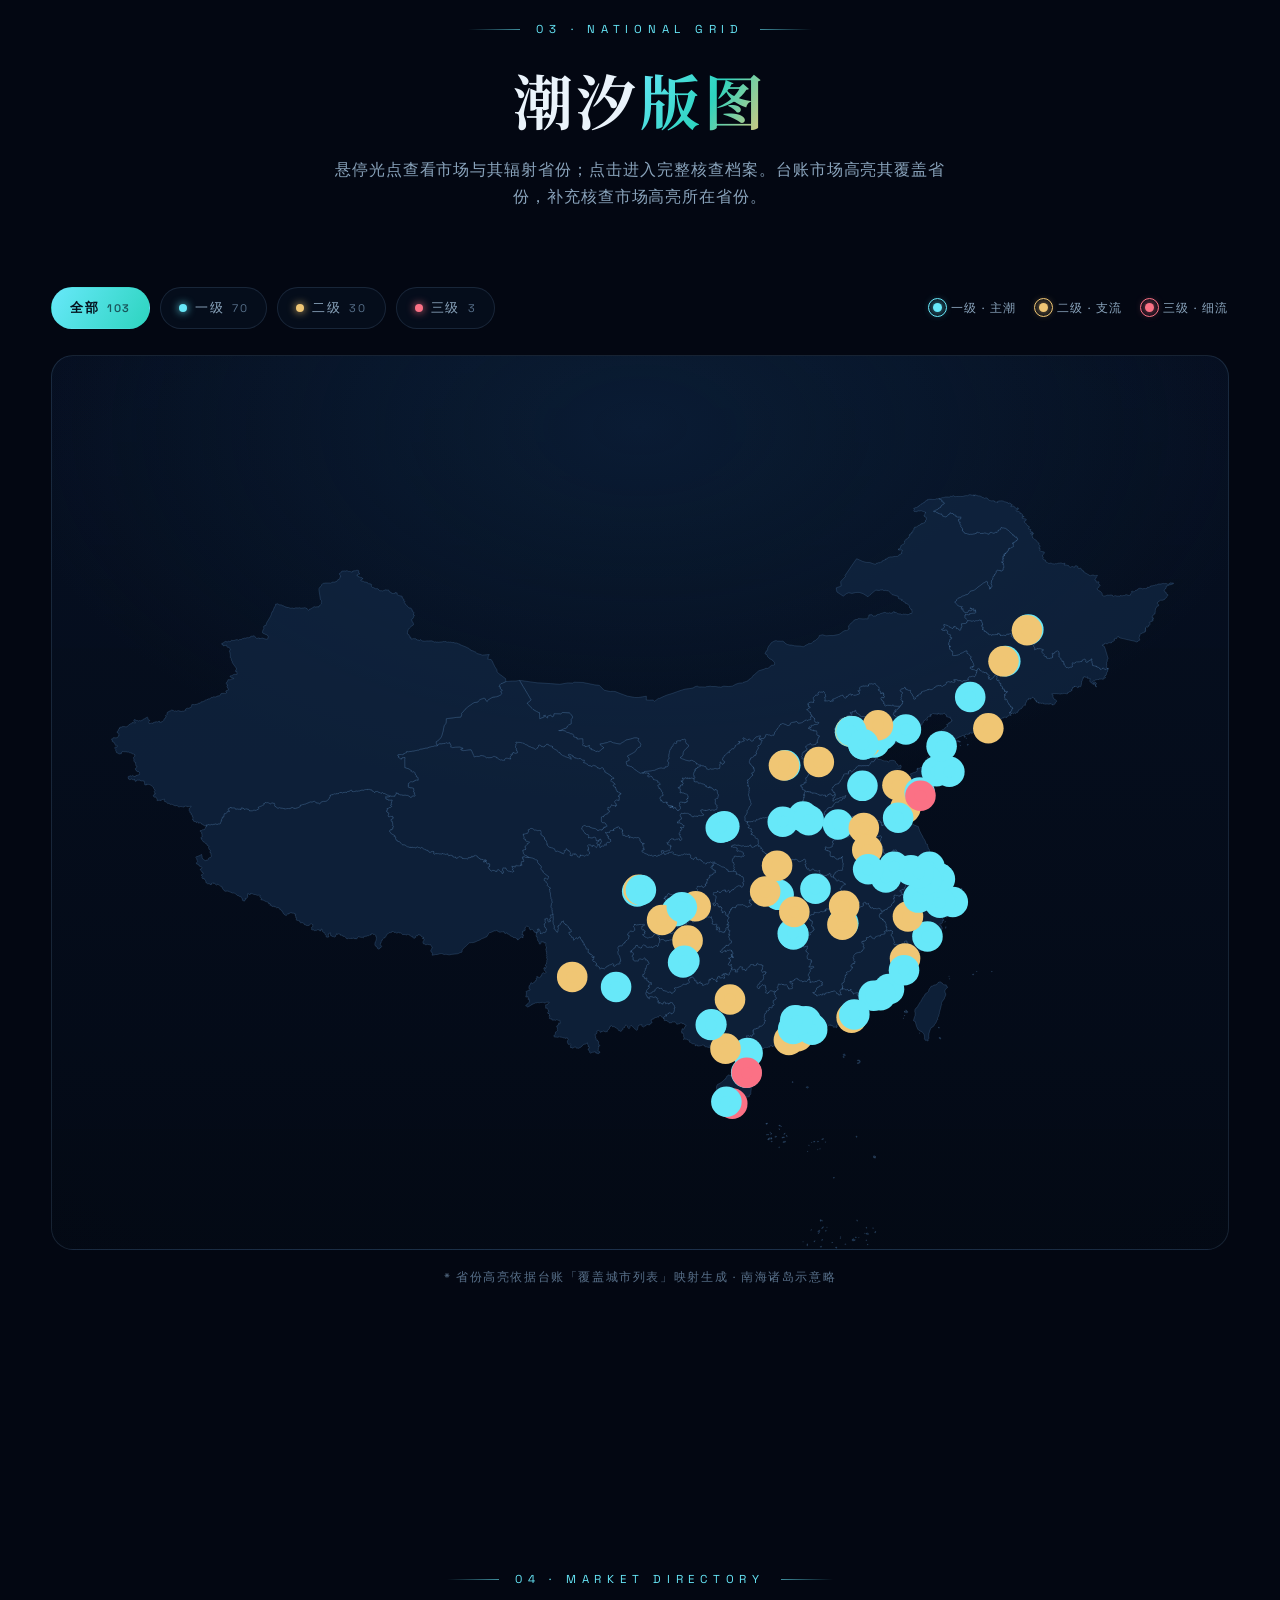
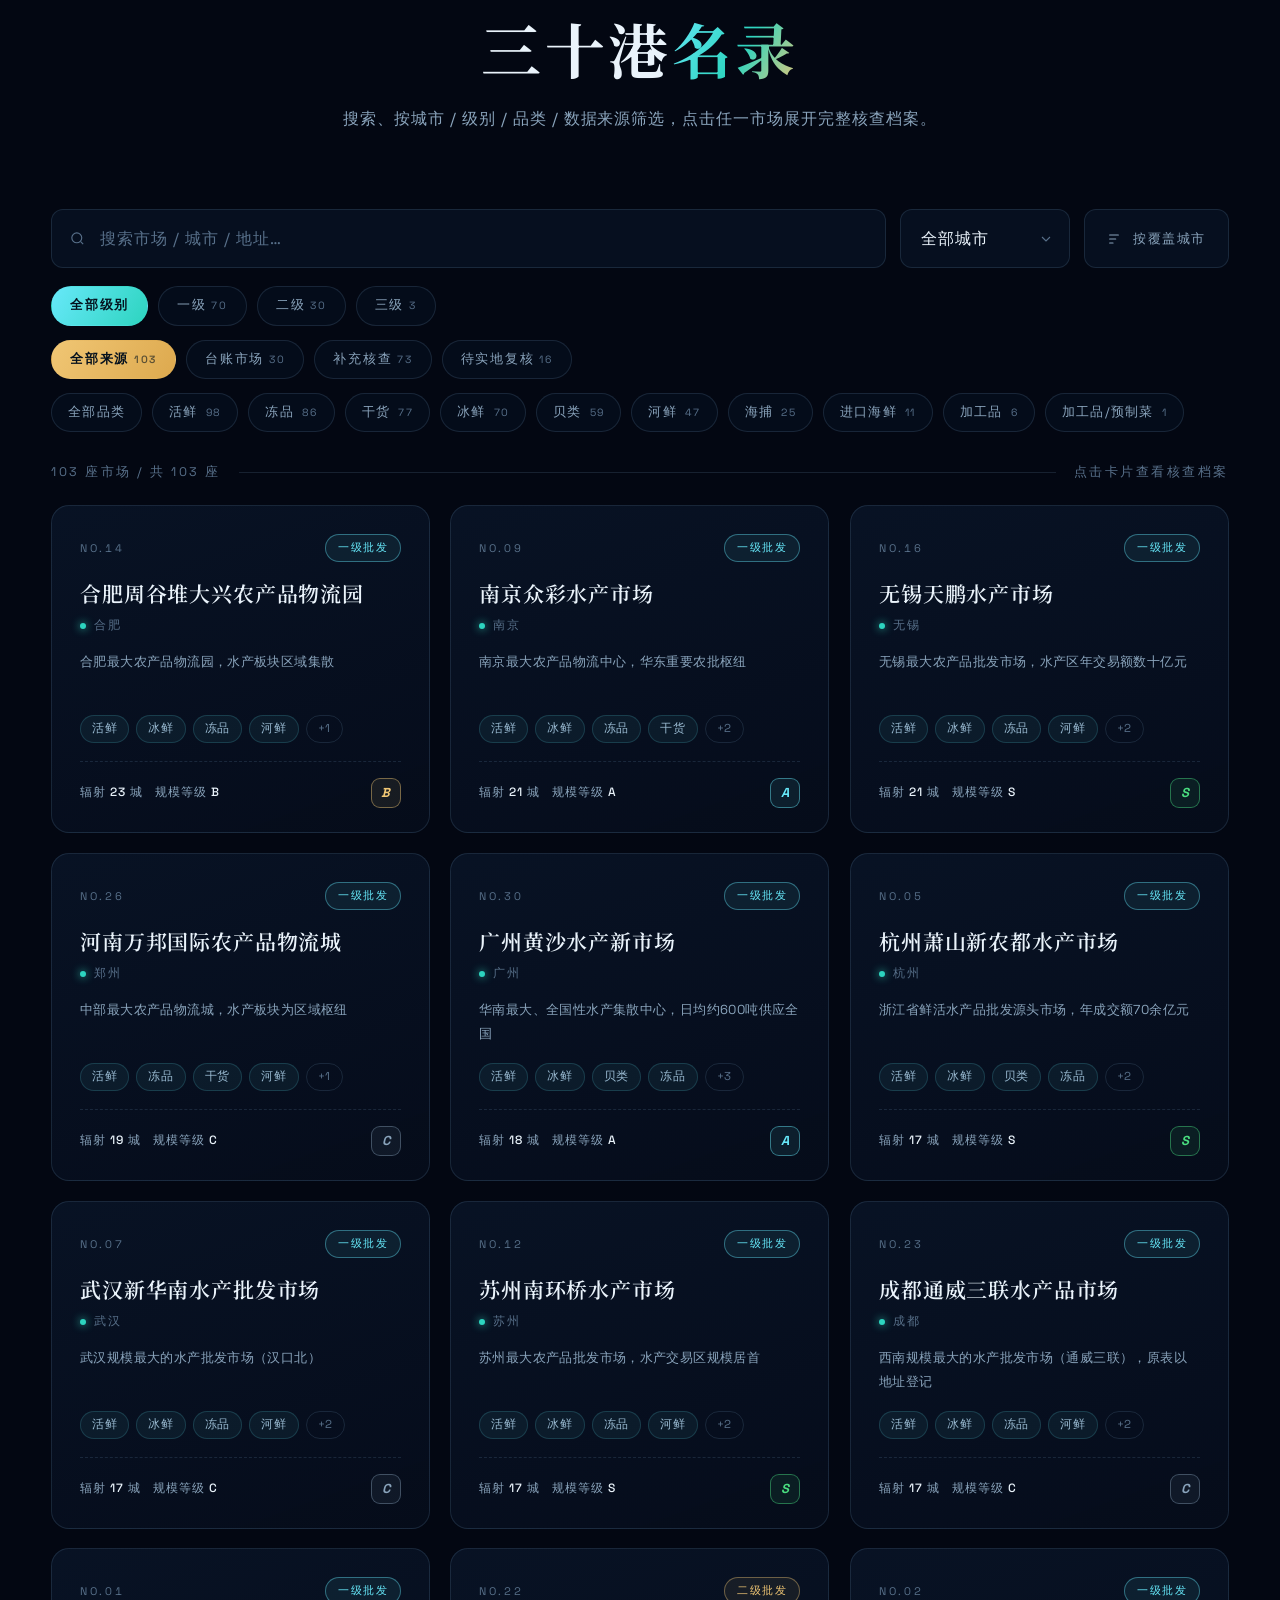
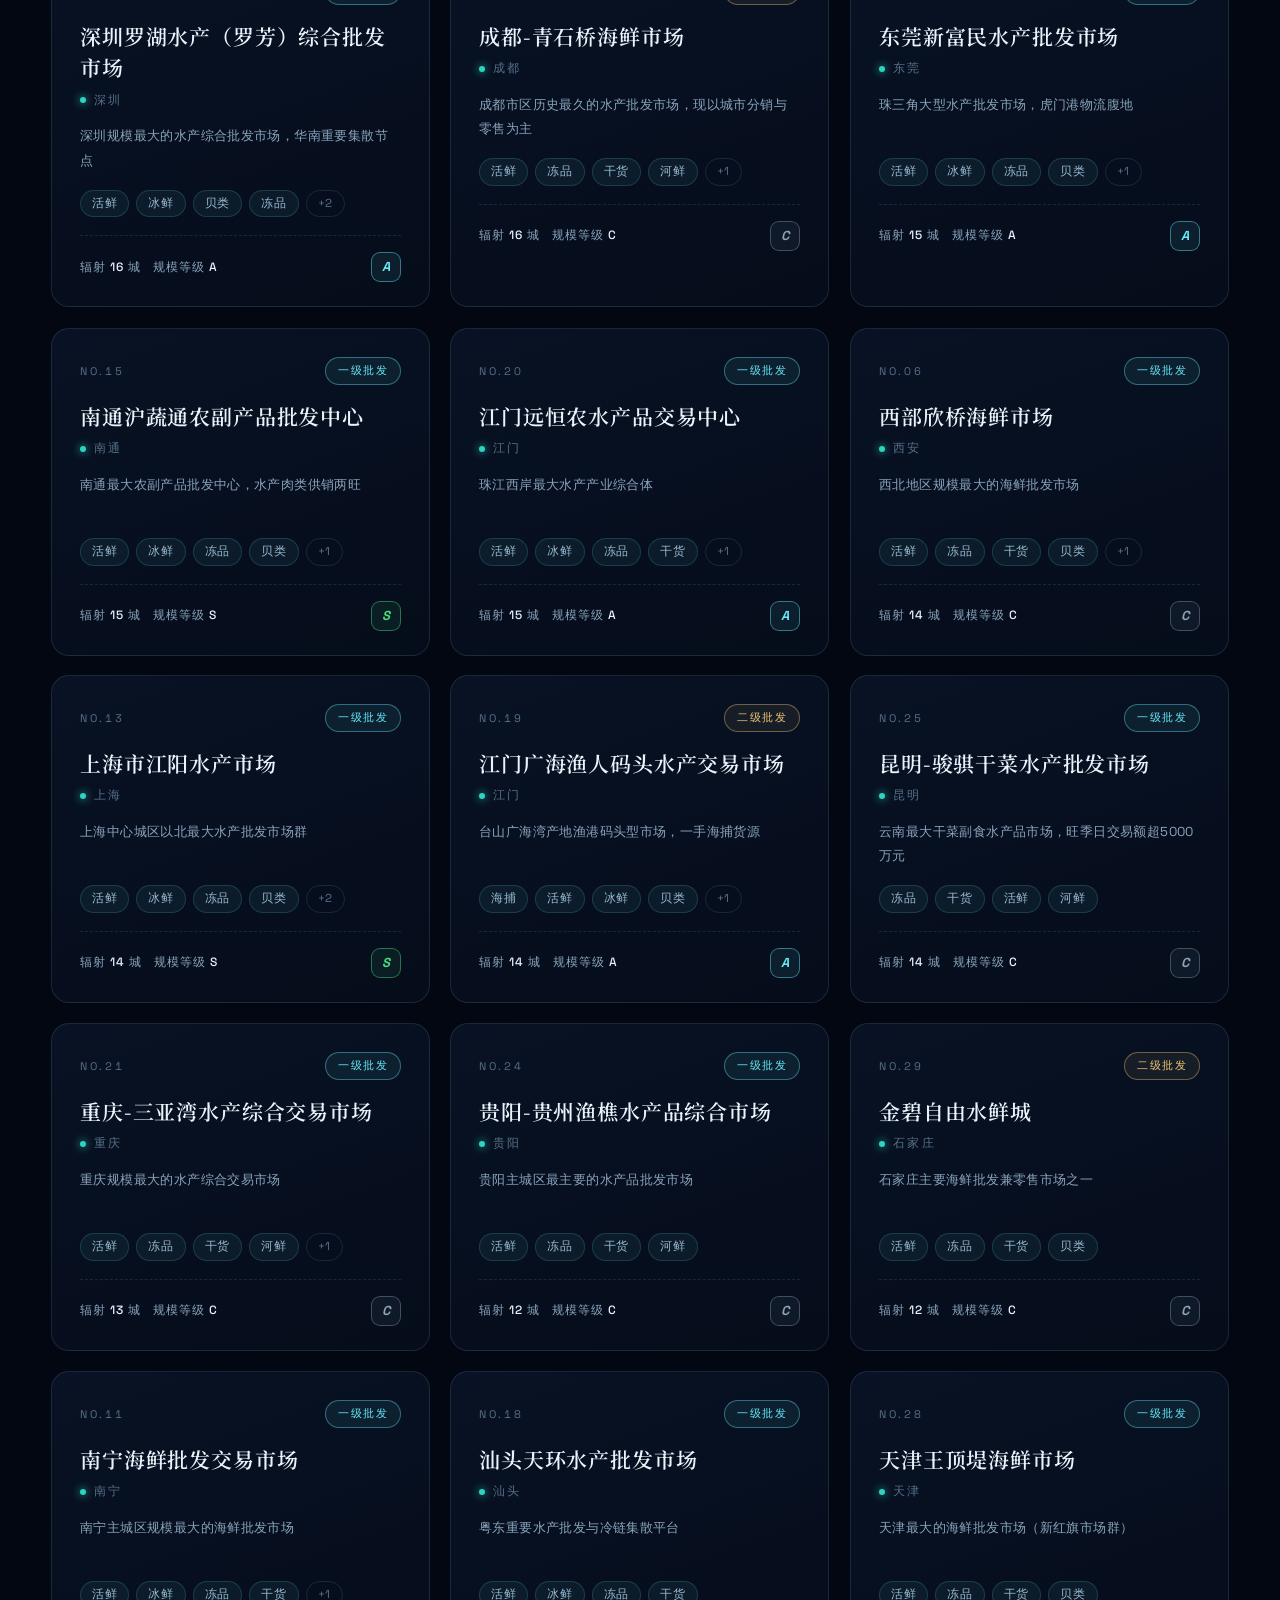
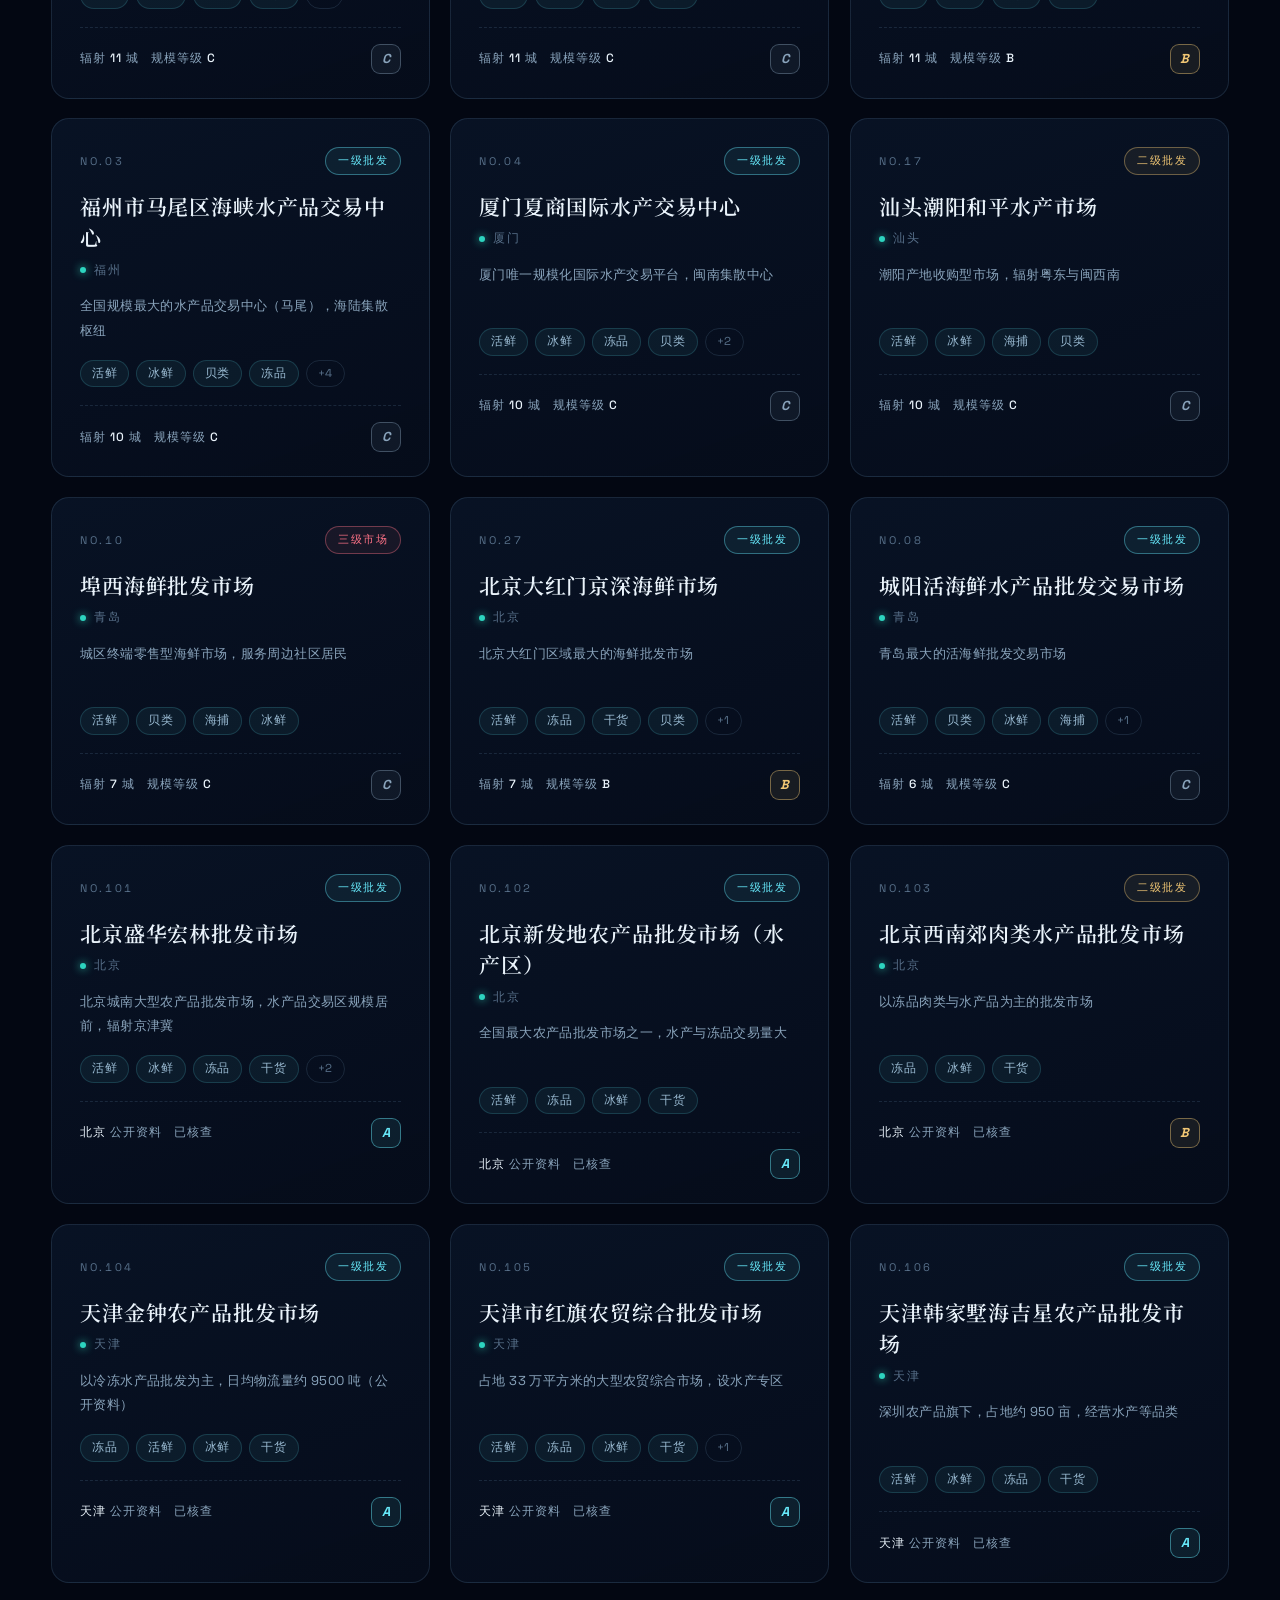
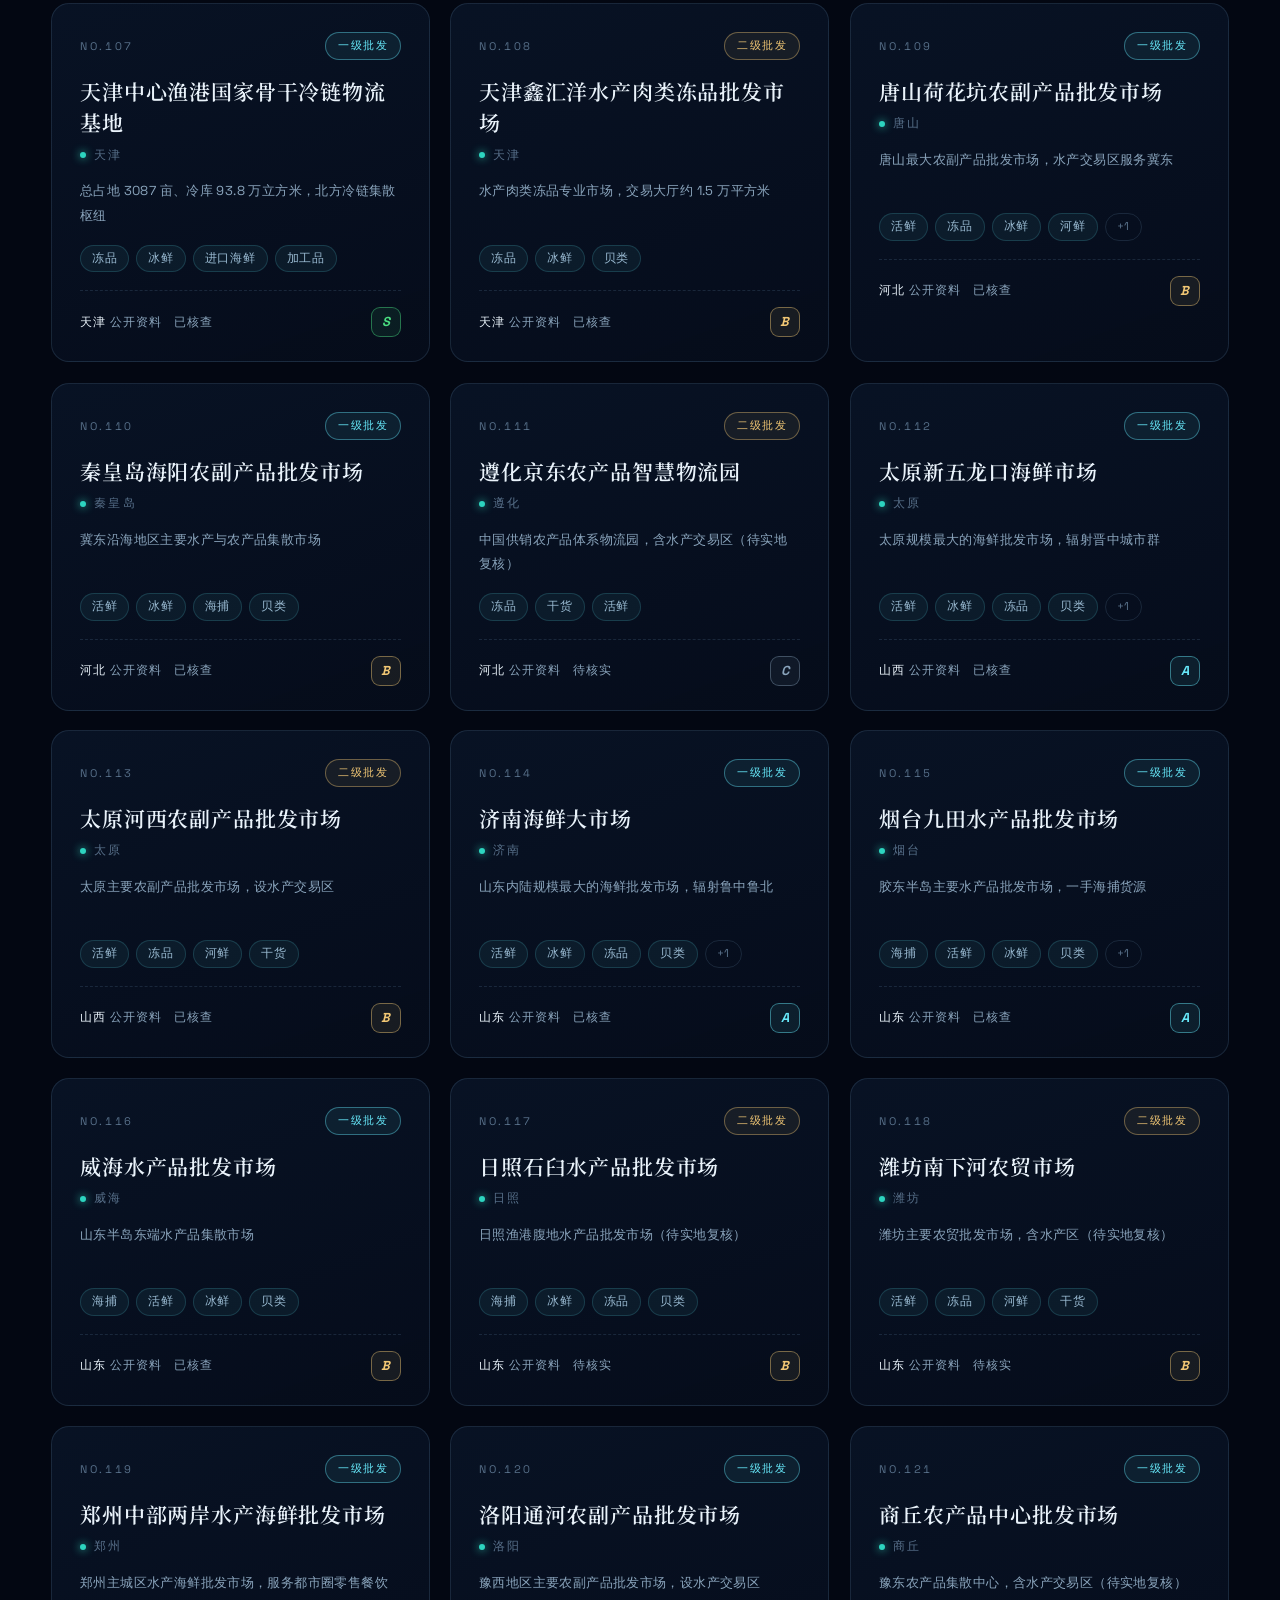
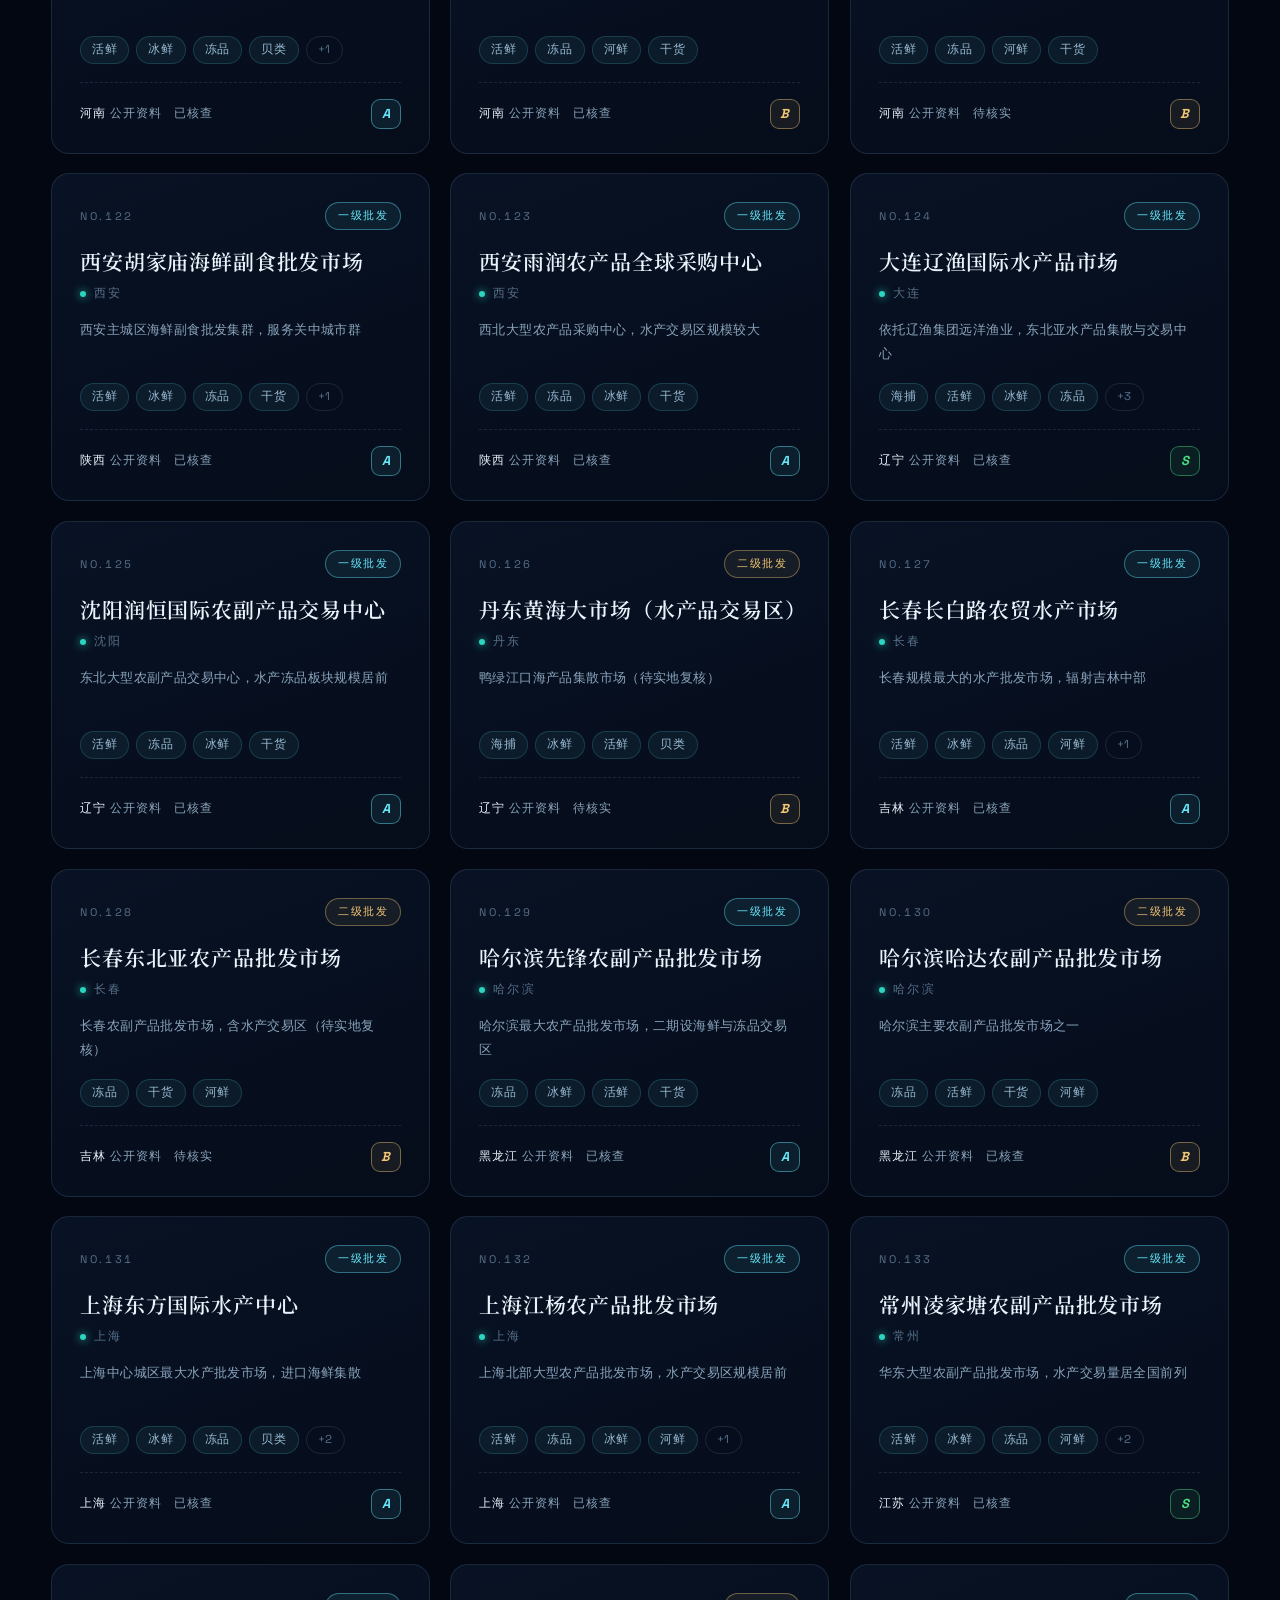
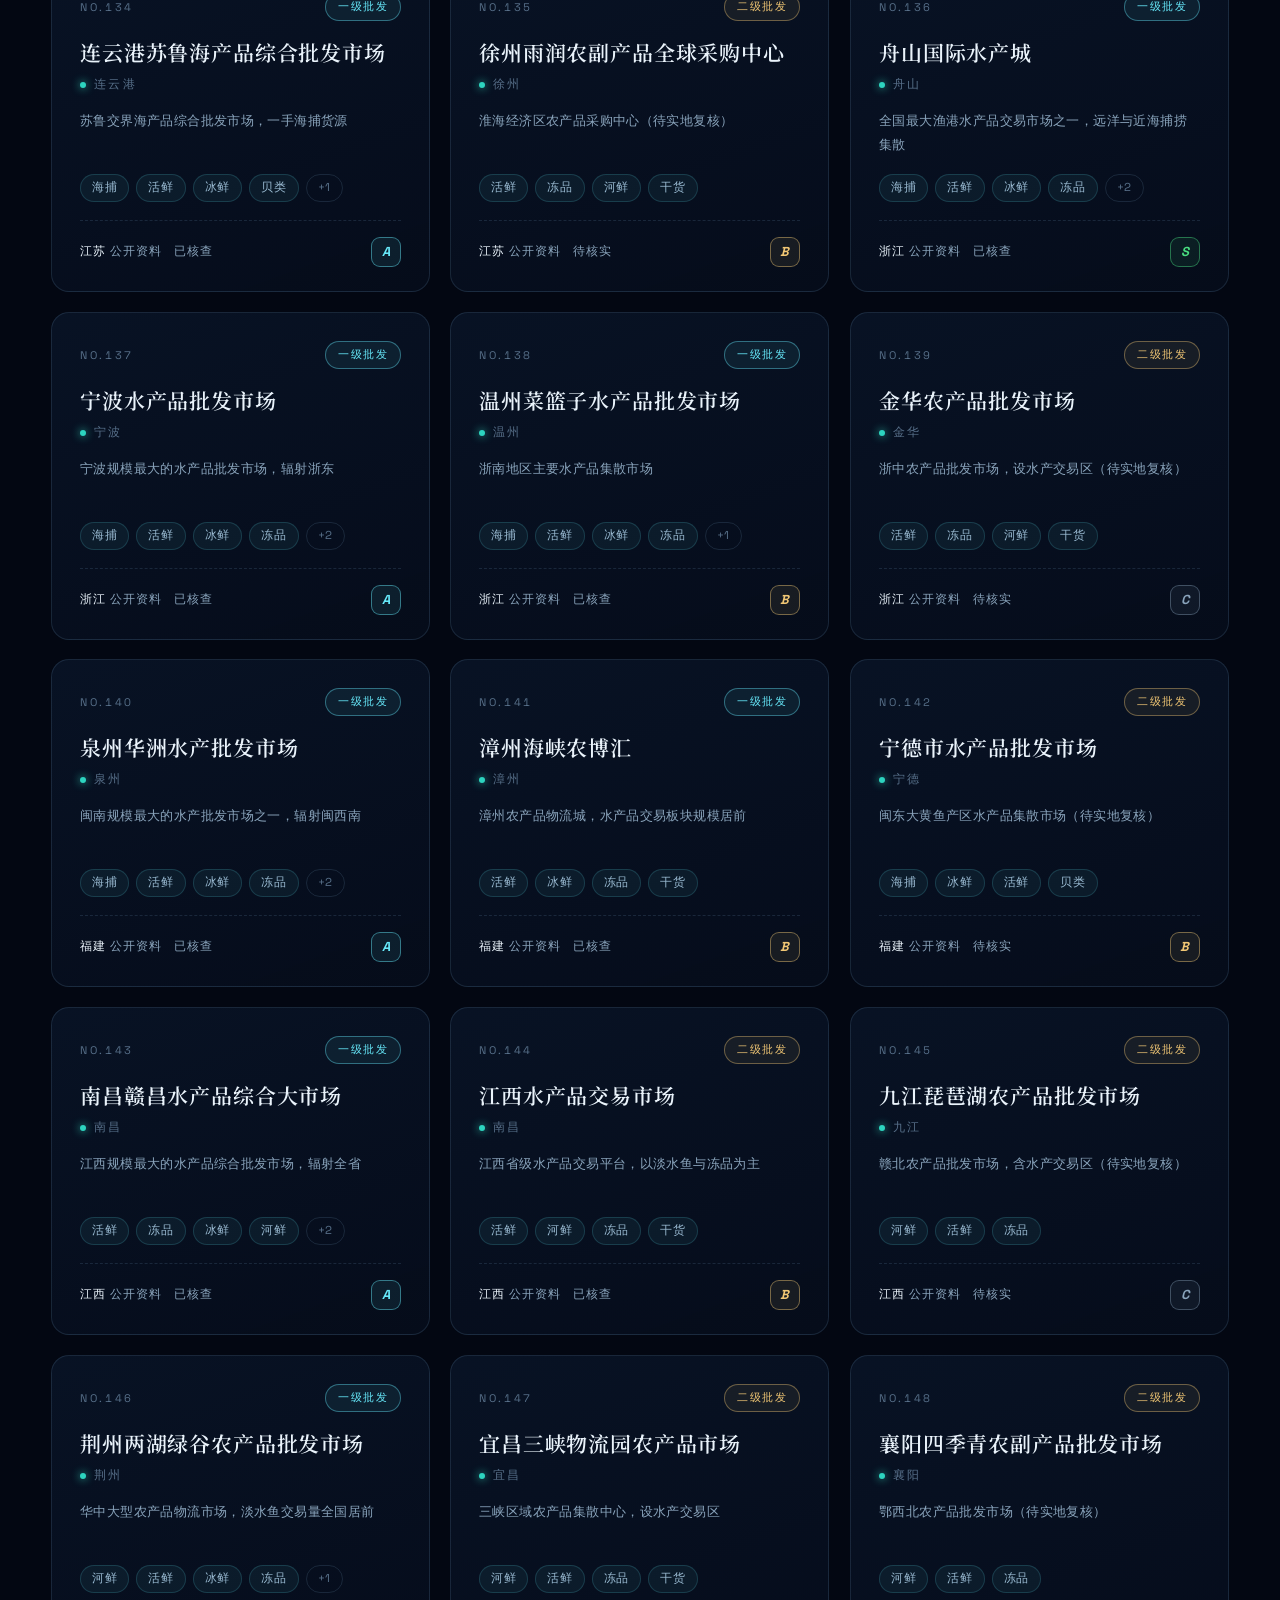
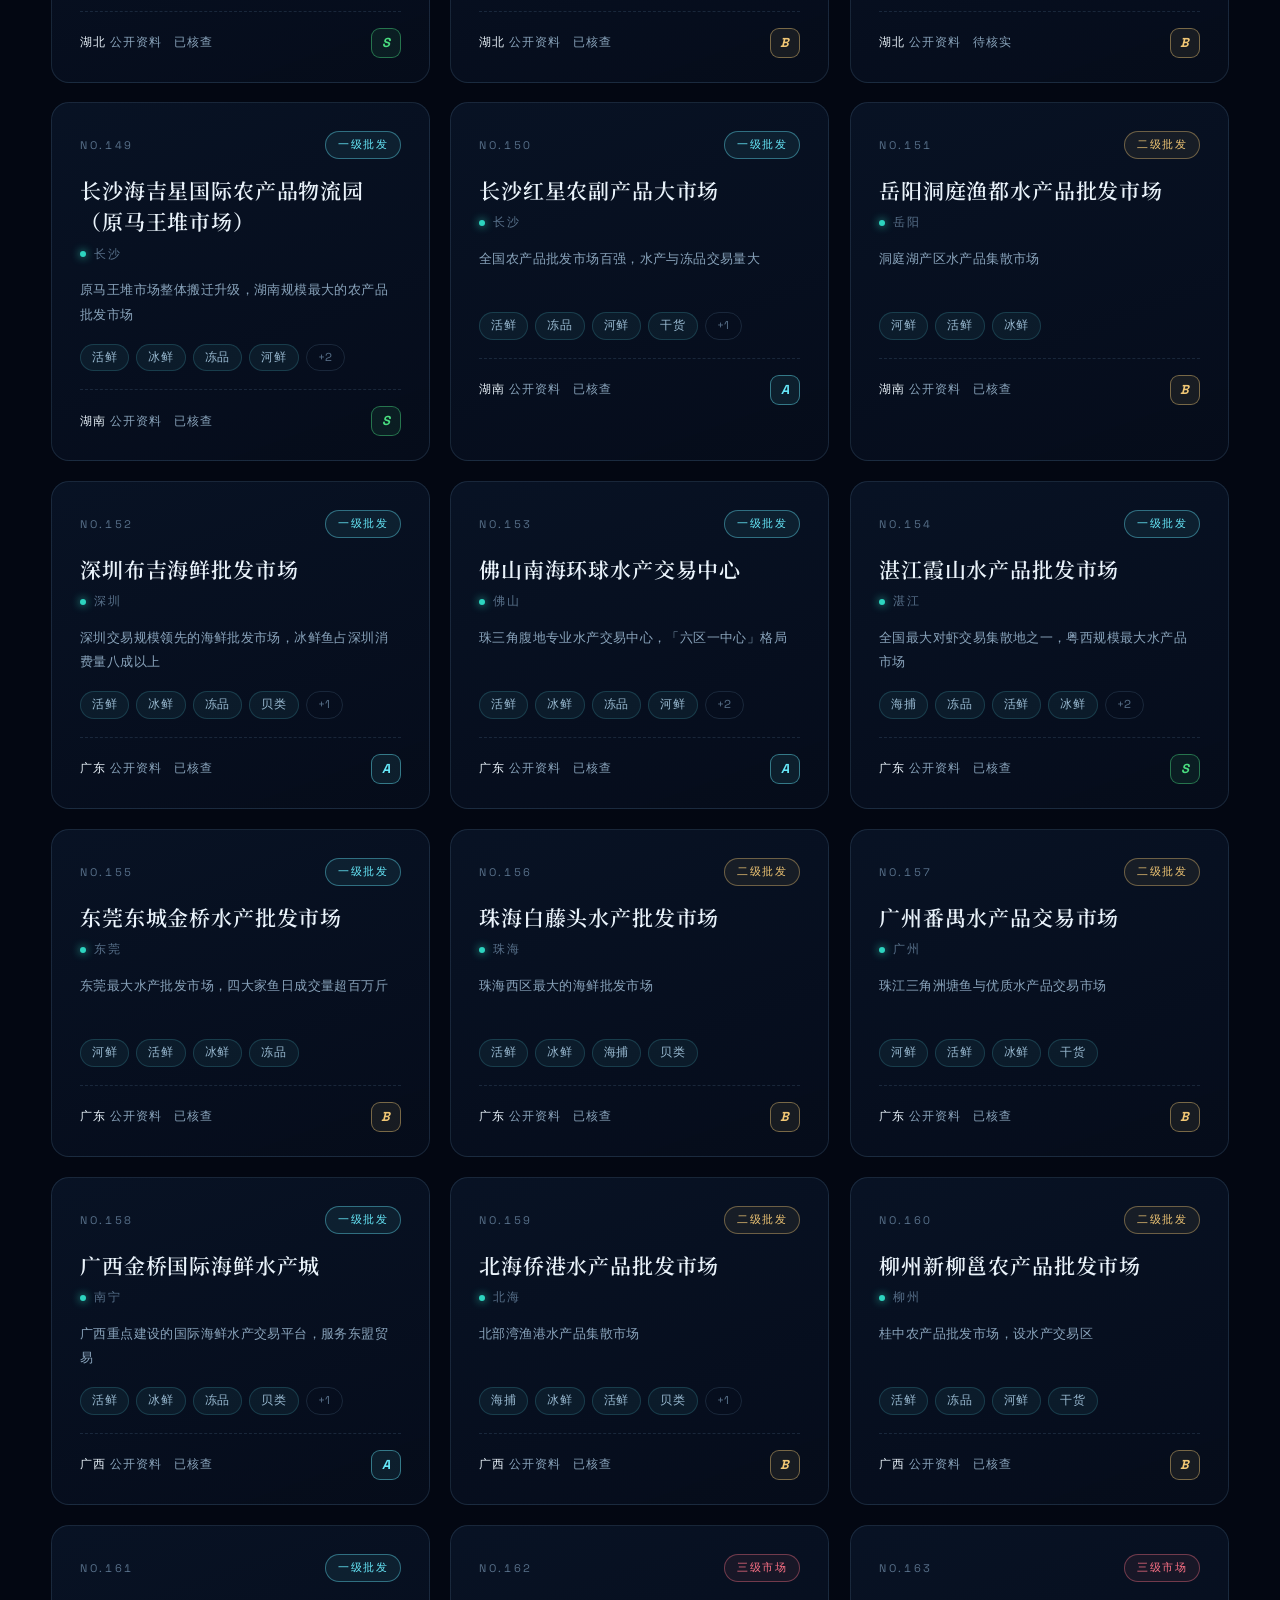
==== commit 098c69cc: "feat: 片头升级为完整开场序列（2.8s+跳过），修复减少动态效果下片头一闪而过；资源加版本号防缓存" ====
--- a/海鲜市场核查-单文件版.html
+++ b/海鲜市场核查-单文件版.html
@@ -95,39 +95,67 @@
 #progress i{display:block;height:100%;width:0;
   background:linear-gradient(90deg,var(--teal),var(--cyan),var(--gold));box-shadow:0 0 14px rgba(103,232,249,.8)}
 
-/* ---------- 预加载 ---------- */
+/* ---------- 片头 / 预加载 ---------- */
 #preloader{
-  position:fixed;inset:0;z-index:4000;background:#030712;display:flex;flex-direction:column;
-  align-items:center;justify-content:center;gap:26px;
-  transition:opacity .7s var(--ease),visibility .7s;
+  position:fixed;inset:0;z-index:4000;background:#02060f;overflow:hidden;
+  display:flex;flex-direction:column;align-items:center;justify-content:center;
+  clip-path:inset(0 0 0 0);transition:clip-path 1.05s var(--ease),opacity .7s ease .35s,visibility .7s;
 }
-#preloader.done{opacity:0;visibility:hidden}
-.pre-mark{width:64px;height:64px;position:relative}
-.pre-mark svg{width:100%;height:100%;fill:none;stroke:var(--cyan);stroke-width:3.4;stroke-linecap:round}
-.pre-mark svg path{stroke-dasharray:120;stroke-dashoffset:120;animation:draw 1.6s var(--ease) forwards}
-.pre-mark svg path:last-child{stroke:var(--teal);animation-delay:.25s;opacity:.8}
+#preloader.done{clip-path:inset(0 0 100% 0);opacity:0;visibility:hidden;pointer-events:none}
+.pre-bg{position:absolute;inset:0;pointer-events:none;
+  background:
+    radial-gradient(60% 45% at 50% 42%,rgba(20,70,105,.55),transparent 70%),
+    radial-gradient(45% 35% at 18% 78%,rgba(45,212,191,.16),transparent 72%),
+    radial-gradient(45% 35% at 84% 22%,rgba(103,232,249,.13),transparent 72%),
+    linear-gradient(180deg,#02060f,#04101f 55%,#02060f)}
+.pre-bg::after{content:"";position:absolute;inset:0;opacity:.5;
+  background-image:radial-gradient(rgba(150,205,240,.22) 1px,transparent 1px);
+  background-size:34px 34px;
+  -webkit-mask-image:radial-gradient(60% 55% at 50% 45%,#000,transparent 78%);
+  mask-image:radial-gradient(60% 55% at 50% 45%,#000,transparent 78%)}
+.pre-inner{position:relative;z-index:2;display:flex;flex-direction:column;align-items:center;
+  gap:20px;text-align:center;padding:0 24px;transition:transform 1s var(--ease),opacity .6s ease .2s}
+#preloader.done .pre-inner{transform:translateY(-34px);opacity:0}
+.pre-mark{width:72px;height:72px;position:relative}
+.pre-mark svg{width:100%;height:100%;fill:none;stroke:var(--cyan);stroke-width:3.4;stroke-linecap:round;
+  filter:drop-shadow(0 0 14px rgba(103,232,249,.45))}
+.pre-mark svg path{stroke-dasharray:120;stroke-dashoffset:120;animation:draw 1.5s var(--ease) .1s forwards}
+.pre-mark svg path:last-child{stroke:var(--teal);animation-delay:.35s;opacity:.8}
 @keyframes draw{to{stroke-dashoffset:0}}
-.pre-num{font-size:clamp(44px,8vw,72px);font-weight:300;letter-spacing:.06em;display:flex;align-items:baseline;gap:2px}
+/* 开场欢迎语 */
+.pre-welcome{
+  display:flex;align-items:baseline;justify-content:center;flex-wrap:wrap;gap:2px;
+  font-family:var(--serif);font-weight:600;font-size:clamp(22px,3.6vw,46px);
+  letter-spacing:.1em;color:rgba(236,246,253,.96);line-height:1.45;margin:0;
+  opacity:0;transform:translateY(22px) scale(.97);filter:blur(12px);
+  animation:preWelcome 1.3s var(--ease) .35s both;
+}
+.pre-welcome b{
+  font-weight:700;background:linear-gradient(110deg,#fff 8%,var(--cyan) 45%,var(--teal) 72%,var(--gold));
+  -webkit-background-clip:text;background-clip:text;color:transparent;
+  filter:drop-shadow(0 0 30px rgba(103,232,249,.4));
+  background-size:220% 100%;animation:preShine 3.4s linear .8s infinite;
+}
+@keyframes preShine{0%{background-position:0% 50%}100%{background-position:200% 50%}}
+.pre-welcome i{font-style:normal;color:rgba(103,232,249,.6);font-weight:400}
+@keyframes preWelcome{to{opacity:1;transform:none;filter:blur(0)}}
+.pre-sub{
+  font-size:clamp(11px,1.2vw,14px);letter-spacing:.48em;color:rgba(150,182,208,.85);
+  opacity:0;animation:preSub 1s var(--ease) .85s both;
+}
+@keyframes preSub{from{opacity:0;transform:translateY(10px);letter-spacing:.7em}to{opacity:1;transform:none;letter-spacing:.48em}}
+.pre-skip{position:absolute;right:clamp(20px,4vw,52px);bottom:clamp(22px,4vh,44px);z-index:3;
+  font-size:11.5px;letter-spacing:.3em;color:rgba(140,175,200,.7);border:1px solid var(--line);
+  padding:10px 20px;border-radius:99px;background:rgba(8,20,38,.5);backdrop-filter:blur(8px);
+  transition:.35s;opacity:0;animation:preSub 1s var(--ease) 1.4s both}
+.pre-skip:hover{color:var(--cyan);border-color:rgba(103,232,249,.5);box-shadow:0 0 26px -8px rgba(103,232,249,.5)}
+.pre-num{font-size:clamp(40px,6vw,64px);font-weight:300;letter-spacing:.06em;display:flex;align-items:baseline;gap:2px}
 .pre-num em{font-size:.35em;color:var(--cyan);font-style:normal}
 .pre-num span{font-variant-numeric:tabular-nums;min-width:2.2ch;text-align:right}
-.pre-line{width:min(320px,60vw);height:1px;background:rgba(140,190,235,.16);overflow:hidden}
-.pre-line i{display:block;height:100%;width:0;background:linear-gradient(90deg,var(--teal),var(--cyan));transition:width .2s}
+.pre-line{width:min(340px,62vw);height:1px;background:rgba(140,190,235,.16);overflow:hidden}
+.pre-line i{display:block;height:100%;width:0;background:linear-gradient(90deg,var(--teal),var(--cyan));transition:width .2s;
+  box-shadow:0 0 12px rgba(103,232,249,.7)}
 .pre-label{font-size:12px;letter-spacing:.5em;color:var(--dim);text-transform:uppercase}
-/* 开场欢迎语 */
-.pre-welcome{
-  display:flex;align-items:baseline;gap:2px;text-align:center;
-  font-family:var(--serif);font-weight:600;font-size:clamp(18px,2.6vw,30px);
-  letter-spacing:.12em;color:rgba(233,244,252,.94);line-height:1.5;
-  opacity:0;transform:translateY(16px);filter:blur(10px);
-  animation:preWelcome 1.2s var(--ease) .2s both;
-}
-.pre-welcome b{
-  font-weight:700;background:linear-gradient(110deg,var(--cyan),var(--teal) 50%,var(--gold));
-  -webkit-background-clip:text;background-clip:text;color:transparent;
-  text-shadow:0 0 42px rgba(103,232,249,.35);
-}
-.pre-welcome i{font-style:normal;color:rgba(103,232,249,.55);font-weight:400}
-@keyframes preWelcome{to{opacity:1;transform:none;filter:blur(0)}}
 
 /* ---------- 导航 ---------- */
 #nav{
@@ -664,13 +692,18 @@
 
 <!-- ══════════ 预加载 ══════════ -->
 <div id="preloader" aria-hidden="true">
-  <div class="pre-mark">
-    <svg viewBox="0 0 64 64"><path d="M8 30c7-9 14-11 21-6.5S43 27 56 16" /><path d="M8 40c7-9 14-11 21-6.5S43 37 56 26" /></svg>
+  <div class="pre-bg" aria-hidden="true"></div>
+  <div class="pre-inner">
+    <div class="pre-mark">
+      <svg viewBox="0 0 64 64"><path d="M8 30c7-9 14-11 21-6.5S43 27 56 16" /><path d="M8 40c7-9 14-11 21-6.5S43 37 56 26" /></svg>
+    </div>
+    <h2 class="pre-welcome">欢迎来到<i>「</i><b>杜海欣海鲜科技空间</b><i>」</i></h2>
+    <p class="pre-sub">海鲜水产批发市场 · 供应能力全景核查</p>
+    <div class="pre-num"><span id="pre-count">0</span><em>%</em></div>
+    <div class="pre-line"><i></i></div>
+    <p class="pre-label">正在校准潮汐数据…</p>
   </div>
-  <p class="pre-welcome">欢迎来到<i>「</i><b>杜海欣海鲜科技空间</b><i>」</i></p>
-  <div class="pre-num"><span id="pre-count">0</span><em>%</em></div>
-  <div class="pre-line"><i></i></div>
-  <p class="pre-label">正在校准潮汐数据…</p>
+  <button class="pre-skip" id="pre-skip" type="button">跳过片头 · SKIP</button>
 </div>
 
 <!-- ══════════ 导航 ══════════ -->
@@ -6365,25 +6398,38 @@
     if (v !== undefined) el.textContent = Math.round((v / A.totalMarkets) * 100);
   });
 
-  /* ─────────── 预加载 ─────────── */
+  /* ─────────── 片头 / 预加载 ─────────── */
   (function preload() {
-    var el = $("#preloader"), num = $("#pre-count"), line = $(".pre-line i");
+    var el = $("#preloader"), num = $("#pre-count"), line = $(".pre-line i"), skip = $("#pre-skip");
     if (!el) return;
-    var t0 = performance.now(), DUR = reduced ? 200 : 1750;
+    /* 片头时长：正常 2.8s（含结尾停顿）；「减少动态效果」下仍保留 1.8s 静态展示，不再一闪而过 */
+    var DUR = reduced ? 1600 : 2600;
+    var HOLD = reduced ? 200 : 320;
+    var t0 = performance.now(), finished = false;
+
+    function finish() {
+      if (finished) return;
+      finished = true;
+      el.classList.add("done");
+      document.body.classList.remove("is-loading");
+      document.body.classList.add("ready");
+      setTimeout(function () { el.style.display = "none"; }, 1300);
+    }
     function step(now) {
       var p = Math.min((now - t0) / DUR, 1);
       var eased = 1 - Math.pow(1 - p, 3);
       var v = Math.round(eased * 100);
       num.textContent = v;
       line.style.width = (eased * 100) + "%";
-      if (p < 1) { requestAnimationFrame(step); }
-      else {
-        el.classList.add("done");
-        document.body.classList.remove("is-loading");
-        document.body.classList.add("ready");
-      }
+      if (p < 1) requestAnimationFrame(step);
+      else setTimeout(finish, HOLD);
     }
     requestAnimationFrame(step);
+    /* 跳过：按钮 / 点击任意处 / 任意按键 */
+    if (skip) skip.addEventListener("click", function (e) { e.stopPropagation(); finish(); });
+    el.addEventListener("click", function (e) { if (!e.target.closest("#pre-skip")) finish(); });
+    document.addEventListener("keydown", function () { if (!finished) finish(); });
+    window.__preloaderDone = function () { return finished; };
   })();
 
   /* ─────────── 标题拆字 ─────────── */
